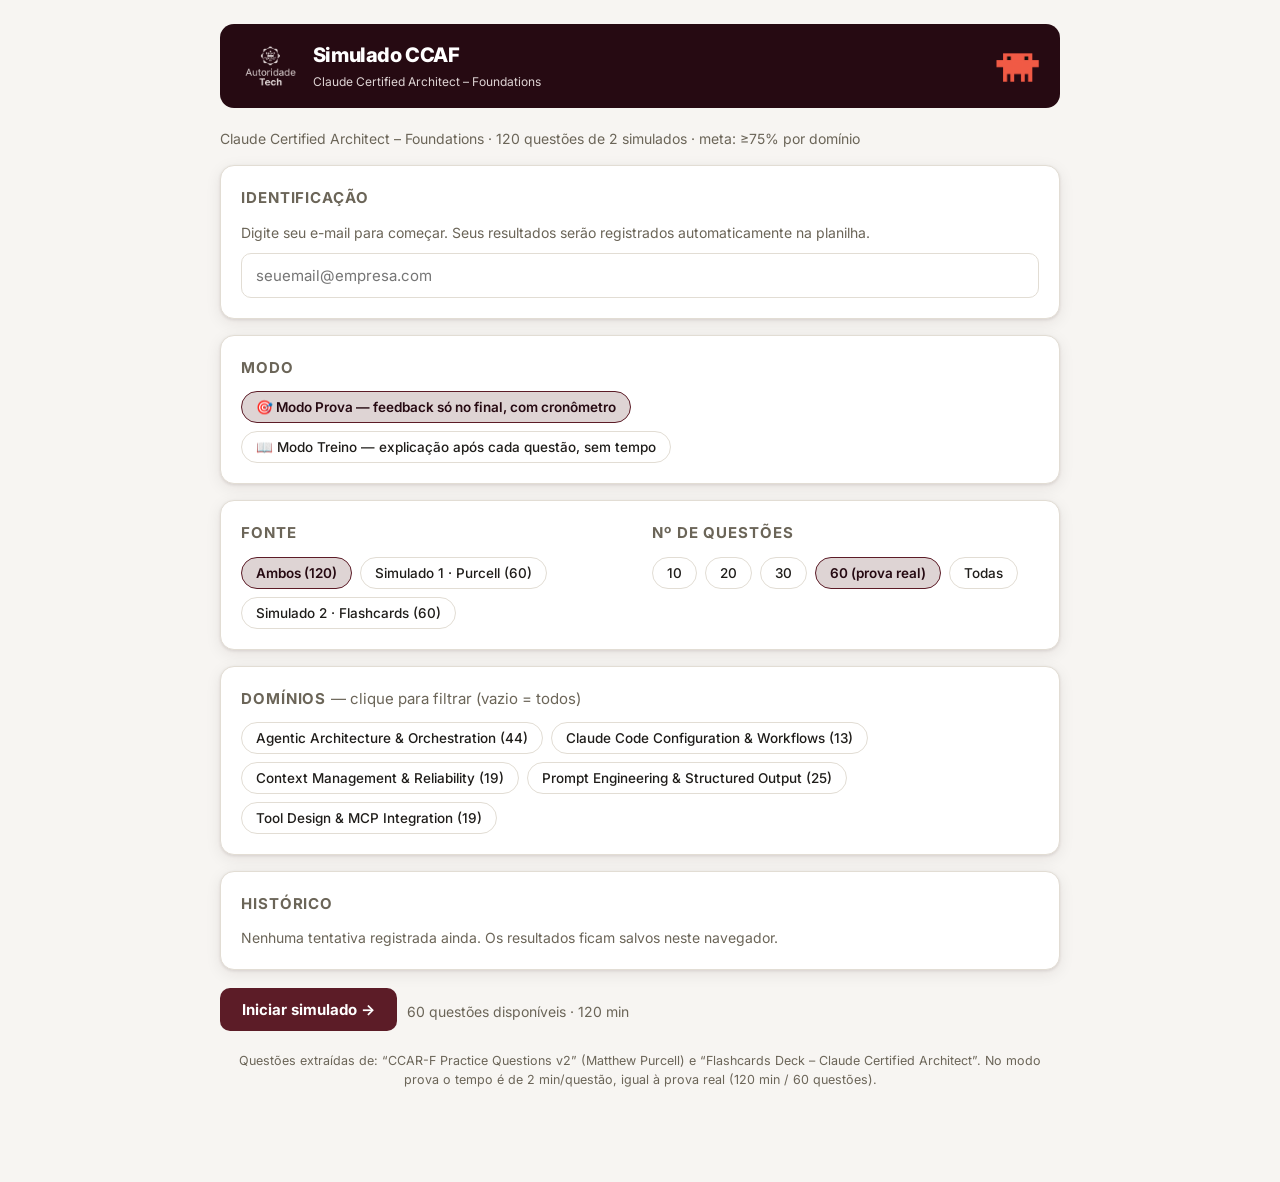
==== index.html @ 7ab88868 "Add files via upload" ====
<!DOCTYPE html>
<html lang="pt-BR">

<head>
  <meta charset="UTF-8">
  <title>Simulado CCAF</title>
  <meta name="viewport" content="width=device-width, initial-scale=1">
  <link rel="preconnect" href="https://fonts.googleapis.com">
  <link href="https://fonts.googleapis.com/css2?family=Inter:wght@400;500;600;700;800&display=swap" rel="stylesheet">
  <style>
    :root {
      /* Zup Identity & General Colors */
      --bg: #f7f5f2;
      --surface: #ffffff;
      --surface2: #efece7;
      --text: #1f1d1a;
      --muted: #6b6558;
      --border: #e2ddd4;

      /* Zup Palette Mappings */
      --accent: #5C1C27;
      /* Gradiente / Bordô Principal */
      --accent-soft: #DED4D4;
      /* Cinza Impacto */
      --accent-text: #260A12;
      /* Bordô Excelência */

      --good: #2e7d4f;
      --good-soft: #ddf0e4;
      --bad: #852838;
      /* Bordô Sensatez para alertas/erros */
      --bad-soft: #f8e2e2;
      --warn: #CC7958;
      /* Coral Ousadia */
      --warn-soft: #f5ead2;
      --shadow: 0 1px 3px rgba(38, 10, 18, .10), 0 4px 16px rgba(38, 10, 18, .08);
    }

    @media (prefers-color-scheme: dark) {
      :root:not([data-theme="light"]) {
        --bg: #191714;
        --surface: #221f1b;
        --surface2: #2b2721;
        --text: #ece7de;
        --muted: #a49b8b;
        --border: #3a352c;

        --accent: #CC7958;
        /* Coral Ousadia para destacar no dark mode */
        --accent-soft: #3d2a1c;
        --accent-text: #DED4D4;
        /* Cinza Impacto */

        --good: #5cbd87;
        --good-soft: #1e332757;
        --bad: #e07070;
        --bad-soft: #3a222257;
        --warn: #d9a851;
        --warn-soft: #37301f;
        --shadow: 0 1px 3px rgba(0, 0, 0, .4);
      }
    }

    @media (prefers-color-scheme: dark) {
      :root:not([data-theme="light"]) {
        --bg: #191714;
        --surface: #221f1b;
        --surface2: #2b2721;
        --text: #ece7de;
        --muted: #a49b8b;
        --border: #3a352c;
        --accent: #e0824a;
        --accent-soft: #3d2a1c;
        --accent-text: #eda36f;
        --good: #5cbd87;
        --good-soft: #1e332757;
        --bad: #e07070;
        --bad-soft: #3a222257;
        --warn: #d9a851;
        --warn-soft: #37301f;
        --shadow: 0 1px 3px rgba(0, 0, 0, .4);
      }
    }

    :root[data-theme="dark"] {
      --bg: #191714;
      --surface: #221f1b;
      --surface2: #2b2721;
      --text: #ece7de;
      --muted: #a49b8b;
      --border: #3a352c;
      --accent: #e0824a;
      --accent-soft: #3d2a1c;
      --accent-text: #eda36f;
      --good: #5cbd87;
      --good-soft: #1e332757;
      --bad: #e07070;
      --bad-soft: #3a222257;
      --warn: #d9a851;
      --warn-soft: #37301f;
      --shadow: 0 1px 3px rgba(0, 0, 0, .4);
    }

    * {
      box-sizing: border-box
    }

    body {
      background: var(--bg);
      color: var(--text);
      font-family: 'Inter', system-ui, -apple-system, 'Segoe UI', sans-serif;
      margin: 0;
      line-height: 1.55;
      font-size: 15px
    }

    .wrap {
      max-width: 880px;
      margin: 0 auto;
      padding: 24px 20px 80px
    }

    h1 {
      font-size: 26px;
      font-weight: 800;
      letter-spacing: -.02em;
      margin: 0
    }

    .sub {
      color: var(--muted);
      margin: 4px 0 0;
      font-size: 14px
    }

    .card {
      background: var(--surface);
      border: 1px solid var(--border);
      border-radius: 14px;
      padding: 20px;
      box-shadow: var(--shadow);
      margin-top: 16px
    }

    .card h2 {
      font-size: 15px;
      font-weight: 700;
      margin: 0 0 12px;
      text-transform: uppercase;
      letter-spacing: .06em;
      color: var(--muted)
    }

    .chips {
      display: flex;
      flex-wrap: wrap;
      gap: 8px
    }

    .chip {
      border: 1.5px solid var(--border);
      background: var(--surface);
      color: var(--text);
      border-radius: 999px;
      padding: 7px 14px;
      font-size: 13.5px;
      font-weight: 500;
      cursor: pointer;
      font-family: inherit;
      transition: all .12s
    }

    .chip.on {
      background: var(--accent-soft);
      border-color: var(--accent);
      color: var(--accent-text);
      font-weight: 600
    }

    .row {
      display: flex;
      gap: 24px;
      flex-wrap: wrap
    }

    .row>div {
      flex: 1;
      min-width: 230px
    }

    .btn {
      background: var(--accent);
      color: #fff;
      border: none;
      border-radius: 10px;
      padding: 12px 22px;
      font-size: 15px;
      font-weight: 700;
      cursor: pointer;
      font-family: inherit;
      transition: opacity .12s
    }

    .btn:hover {
      opacity: .9
    }

    .btn.ghost {
      background: var(--surface);
      color: var(--text);
      border: 1.5px solid var(--border);
      font-weight: 600
    }

    .btn.small {
      padding: 8px 14px;
      font-size: 13.5px;
      border-radius: 8px
    }

    .btn:disabled {
      opacity: .45;
      cursor: default
    }

    .topbar {
      display: flex;
      align-items: center;
      justify-content: space-between;
      gap: 12px;
      flex-wrap: wrap;
      position: sticky;
      top: 0;
      background: var(--bg);
      padding: 12px 0;
      z-index: 5;
      border-bottom: 1px solid var(--border)
    }

    .timer {
      font-variant-numeric: tabular-nums;
      font-weight: 700;
      font-size: 17px;
      padding: 6px 14px;
      border-radius: 8px;
      background: var(--surface2)
    }

    .timer.low {
      background: var(--bad-soft);
      color: var(--bad)
    }

    .badge {
      display: inline-block;
      font-size: 11.5px;
      font-weight: 600;
      padding: 3px 10px;
      border-radius: 999px;
      background: var(--surface2);
      color: var(--muted);
      margin-right: 6px;
      margin-bottom: 4px
    }

    .badge.dom {
      background: var(--accent-soft);
      color: var(--accent-text)
    }

    .qtext {
      font-size: 16.5px;
      font-weight: 500;
      margin: 14px 0 6px;
      white-space: pre-wrap
    }

    .selhint {
      color: var(--muted);
      font-size: 13px;
      margin-bottom: 12px
    }

    .opt {
      display: flex;
      gap: 12px;
      align-items: flex-start;
      border: 1.5px solid var(--border);
      border-radius: 11px;
      padding: 13px 15px;
      margin-top: 10px;
      cursor: pointer;
      transition: all .12s;
      background: var(--surface)
    }

    .opt:hover {
      border-color: var(--accent)
    }

    .opt .letter {
      font-weight: 800;
      min-width: 22px;
      color: var(--muted)
    }

    .opt.sel {
      border-color: var(--accent);
      background: var(--accent-soft)
    }

    .opt.sel .letter {
      color: var(--accent-text)
    }

    .opt.correct {
      border-color: var(--good);
      background: var(--good-soft)
    }

    .opt.wrong {
      border-color: var(--bad);
      background: var(--bad-soft)
    }

    .opt.locked {
      cursor: default
    }

    .feedback {
      border-radius: 11px;
      padding: 14px 16px;
      margin-top: 14px;
      font-size: 14.5px
    }

    .feedback.ok {
      background: var(--good-soft);
      border: 1px solid var(--good)
    }

    .feedback.no {
      background: var(--bad-soft);
      border: 1px solid var(--bad)
    }

    .feedback .verdict {
      font-weight: 800;
      margin-bottom: 6px
    }

    details {
      margin-top: 10px
    }

    summary {
      cursor: pointer;
      font-weight: 600;
      color: var(--accent-text);
      font-size: 13.5px
    }

    .nav {
      display: flex;
      gap: 10px;
      margin-top: 18px;
      align-items: center;
      flex-wrap: wrap
    }

    .spacer {
      flex: 1
    }

    .palette {
      display: grid;
      grid-template-columns: repeat(auto-fill, minmax(38px, 1fr));
      gap: 6px;
      margin-top: 12px
    }

    .pal {
      border: 1.5px solid var(--border);
      background: var(--surface);
      border-radius: 8px;
      padding: 7px 0;
      text-align: center;
      font-size: 12.5px;
      font-weight: 600;
      cursor: pointer;
      font-family: inherit;
      color: var(--text)
    }

    .pal.answered {
      background: var(--accent-soft);
      border-color: var(--accent);
      color: var(--accent-text)
    }

    .pal.marked {
      border-color: var(--warn);
      background: var(--warn-soft);
      color: var(--warn)
    }

    .pal.cur {
      outline: 2.5px solid var(--accent);
      outline-offset: 1px
    }

    .score-big {
      font-size: 44px;
      font-weight: 800;
      letter-spacing: -.02em
    }

    .score-big small {
      font-size: 18px;
      color: var(--muted);
      font-weight: 600
    }

    .passline {
      font-weight: 700;
      margin-top: 2px
    }

    .bar-row {
      margin-top: 14px
    }

    .bar-label {
      display: flex;
      justify-content: space-between;
      font-size: 13.5px;
      font-weight: 600;
      margin-bottom: 5px
    }

    .bar-label .pct {
      font-variant-numeric: tabular-nums
    }

    .bar {
      height: 10px;
      border-radius: 6px;
      background: var(--surface2);
      position: relative;
      overflow: visible
    }

    .bar .fill {
      height: 100%;
      border-radius: 6px;
      background: var(--accent);
      transition: width .5s
    }

    .bar .fill.good {
      background: var(--good)
    }

    .bar .fill.bad {
      background: var(--bad)
    }

    .bar .target {
      position: absolute;
      top: -3px;
      bottom: -3px;
      width: 2px;
      background: var(--muted);
      left: 75%
    }

    .review-q {
      border-top: 1px solid var(--border);
      padding: 18px 0
    }

    .review-q:first-of-type {
      border-top: none
    }

    .tag-ok {
      color: var(--good);
      font-weight: 700
    }

    .tag-no {
      color: var(--bad);
      font-weight: 700
    }

    .hist-table {
      width: 100%;
      border-collapse: collapse;
      font-size: 13.5px
    }

    .hist-table th,
    .hist-table td {
      text-align: left;
      padding: 7px 10px;
      border-bottom: 1px solid var(--border)
    }

    .hist-table th {
      color: var(--muted);
      font-weight: 600;
      font-size: 12px;
      text-transform: uppercase;
      letter-spacing: .05em
    }

    .count-input {
      width: 80px;
      border: 1.5px solid var(--border);
      border-radius: 8px;
      padding: 8px 10px;
      font-family: inherit;
      font-size: 14px;
      background: var(--surface);
      color: var(--text)
    }

    .footer-note {
      color: var(--muted);
      font-size: 12.5px;
      margin-top: 20px;
      text-align: center
    }

    .hidden {
      display: none
    }

    code {
      background: var(--surface2);
      padding: 1px 5px;
      border-radius: 5px;
      font-size: .92em
    }

    @media(max-width:600px) {
      .wrap {
        padding: 16px 12px 60px
      }

      h1 {
        font-size: 22px
      }
    }
  </style>
</head>

<body>

  <div class="wrap">
    <div id="setup">
      <style>
        /* CSS adicional para o cabeçalho e os logos */
        .brand-header {
          display: flex;
          align-items: center;
          justify-content: space-between;
          gap: 16px;
          background: #260A12;
          /* Bordô Excelência */
          color: #DED4D4;
          /* Cinza Impacto */
          padding: 16px 20px;
          border-radius: 14px;
          margin-bottom: 20px;
        }

        .brand-left {
          display: flex;
          align-items: center;
          gap: 12px;
        }

        .autoridade-logo {
          height: 48px;
          width: auto;
        }

        .brand-title h1 {
          font-size: 20px;
          color: #ffffff;
          margin: 0;
        }

        .brand-title p {
          font-size: 12px;
          color: #DED4D4;
          margin: 2px 0 0 0;
        }

        .clawd-mascot {
          height: 45px;
          width: auto;
        }
      </style>

      <!-- NOVO CABEÇALHO -->
      <!-- CABEÇALHO ATUALIZADO COM CLAWD.PNG -->
      <div class="brand-header">
        <div class="brand-left">
          <!-- Logo da Autoridade Tech (arquivo SVG ou PNG na raiz) -->
          <img src="logo-autoridade-tech.png" alt="Autoridade Tech" class="autoridade-logo">
          <div class="brand-title">
            <h1>Simulado CCAF</h1>
            <p>Claude Certified Architect – Foundations</p>
          </div>
        </div>
        <!-- Mascote Claw'd em PNG na raiz do projeto -->
        <img src="clawd.png" alt="Claw'd Mascote" class="clawd-mascot">
      </div>
      <p class="sub">Claude Certified Architect – Foundations · 120 questões de 2 simulados · meta: ≥75% por domínio</p>

      <!-- CARD DE IDENTIFICAÇÃO COM E-MAIL -->
      <div class="card" id="emailCard">
        <h2>Identificação</h2>
        <p class="sub" style="margin-bottom:10px">Digite seu e-mail para começar. Seus resultados serão registrados
          automaticamente na planilha.</p>
        <input type="email" id="userEmail" placeholder="seuemail@empresa.com" style="width:100%;padding:12px 14px;border:1.5px solid var(--border);border-radius:10px;
      font-family:inherit;font-size:15px;background:var(--surface);color:var(--text)">
      </div>

      <div class="card">
        <h2>Modo</h2>
        <div class="chips" id="modeChips">
          <button class="chip on" data-mode="exam">🎯 Modo Prova — feedback só no final, com cronômetro</button>
          <button class="chip" data-mode="train">📖 Modo Treino — explicação após cada questão, sem tempo</button>
        </div>
      </div>

      <div class="card">
        <div class="row">
          <div>
            <h2>Fonte</h2>
            <div class="chips" id="srcChips">
              <button class="chip on" data-src="all">Ambos (120)</button>
              <button class="chip" data-src="Simulado 1 (Purcell)">Simulado 1 · Purcell (60)</button>
              <button class="chip" data-src="Simulado 2 (Flashcards)">Simulado 2 · Flashcards (60)</button>
            </div>
          </div>
          <div>
            <h2>Nº de questões</h2>
            <div class="chips" id="countChips">
              <button class="chip" data-count="10">10</button>
              <button class="chip" data-count="20">20</button>
              <button class="chip" data-count="30">30</button>
              <button class="chip on" data-count="60">60 (prova real)</button>
              <button class="chip" data-count="all">Todas</button>
            </div>
          </div>
        </div>
      </div>

      <div class="card">
        <h2>Domínios <span style="font-weight:400;text-transform:none;letter-spacing:0">— clique para filtrar (vazio =
            todos)</span></h2>
        <div class="chips" id="domChips"></div>
      </div>

      <div class="card" id="histCard">
        <h2>Histórico</h2>
        <div id="histBody">
          <p class="sub">Nenhuma tentativa registrada ainda. Os resultados ficam salvos neste navegador.</p>
        </div>
      </div>

      <div class="nav">
        <button class="btn" id="startBtn">Iniciar simulado →</button>
        <span class="sub" id="startInfo"></span>
      </div>

      <p class="footer-note">Questões extraídas de: “CCAR-F Practice Questions v2” (Matthew Purcell) e “Flashcards Deck
        – Claude Certified Architect”. No modo prova o tempo é de 2 min/questão, igual à prova real (120 min / 60
        questões).</p>
    </div>

    <div id="quiz" class="hidden">
      <div class="topbar">
        <div><strong id="qCounter"></strong> <span class="sub" id="qMeta"></span></div>
        <div style="display:flex;gap:10px;align-items:center">
          <div class="timer hidden" id="timer">--:--</div>
          <button class="btn ghost small" id="quitBtn">Sair</button>
        </div>
      </div>
      <div class="card" id="qCard"></div>
      <div class="nav" id="quizNav">
        <button class="btn ghost" id="prevBtn">← Anterior</button>
        <button class="btn ghost" id="markBtn">🚩 Marcar</button>
        <div class="spacer"></div>
        <button class="btn ghost" id="nextBtn">Próxima →</button>
        <button class="btn" id="finishBtn">Finalizar</button>
      </div>
      <div class="card" id="palCard">
        <h2>Questões</h2>
        <div class="palette" id="palette"></div>
      </div>
    </div>

    <div id="results" class="hidden">
      <h1>Resultado</h1>
      <div class="card" style="text-align:center">
        <div class="score-big" id="scoreBig"></div>
        <div class="passline" id="passLine"></div>
        <p class="sub" id="scoreMeta"></p>
      </div>
      <div class="card">
        <h2>Por domínio <span style="font-weight:400;text-transform:none;letter-spacing:0">— a linha marca a meta de
            75%</span></h2>
        <div id="domBars"></div>
      </div>
      <div class="nav">
        <button class="btn" id="againBtn">Novo simulado</button>
        <button class="btn ghost" id="wrongBtn">Refazer só as erradas</button>
      </div>
      <div class="card">
        <h2>Revisão</h2>
        <div class="chips" style="margin-bottom:6px" id="revFilter">
          <button class="chip on" data-f="wrong">Só erradas</button>
          <button class="chip" data-f="all">Todas</button>
        </div>
        <div id="reviewList"></div>
      </div>
    </div>
  </div>

  <!-- BANCO COMPLETO DE QUESTÕES (MANTIDO DO SEU ARQUIVO) -->
  <script id="qdata"
    type="application/json">[{"source":"Simulado 1 (Purcell)","id":"S1-1.1","scenario":"Customer Support Resolution Agent","domain":"Agentic Architecture & Orchestration","type":"single","select":1,"question":"You are implementing the agent's core loop. Which control flow correctly determines when to keep executing tools and when to present the final response?","options":{"A":"Continue looping until the assistant’s text contains a completion phrase such as “I have resolved the issue”, then treat the message containing that phrase as the final response to present","B":"Inspect stop_reason on each response: while it is “ tool_use ”, run the requested tools and return the results; when it is “ end_turn ”, present the final response","C":"Cap the loop at a fixed maximum iteration count and treat reaching the cap as the signal that the response is complete","D":"Stop the loop whenever a response contains a text block, since the model only produces text once it has finished calling tools"},"correct":["B"],"explanation":"The agentic loop keys off stop_reason : “ tool_use ” means the model has requested tools and expects their results back; “ end_turn ” means it has finished reasoning and produced its answer. That signal is the designed termination mechanism. Why not the others: A parses natural language for a completion signal — a documented anti-pattern; C makes an arbitrary iteration cap the primary stopping mechanism when it should only be a safety valve; D fails because responses can contain both text and tool_use blocks mid-task.","translation":null},{"source":"Simulado 1 (Purcell)","id":"S1-1.2","scenario":"Customer Support Resolution Agent","domain":"Agentic Architecture & Orchestration","type":"single","select":1,"question":"The agent calls lookup_order and your code executes it successfully. How does the model actually receive the order data so it can reason about the next action?","options":{"A":"The MCP server holds the open connection and streams the result straight back into the model’s active context as soon as execution completes","B":"The result is attached to the tool’s definition, which the model re-reads on its next inference pass","C":"Nothing is required — the API executes tools and incorporates results automatically","D":"Your code appends a tool result block referencing the tool call’s ID and sends the updated message history back in the next request"},"correct":["D"],"explanation":"Tool execution is the harness's job: the loop appends the tool result to the conversation and re-invokes the model. That growing history is the only channel through which the model sees what tools returned. Why not the others: A and C describe automatic delivery mechanisms that do not exist — the API does not execute your tools or push results; B confuses static tool definitions with runtime results.","translation":null},{"source":"Simulado 1 (Purcell)","id":"S1-1.3","scenario":"Customer Support Resolution Agent","domain":"Agentic Architecture & Orchestration","type":"single","select":1,"question":"Company policy caps autonomous refunds at $500; larger refunds must go to a human. In testing, prompt instructions alone still let an occasional $650 refund through. What is the correct enforcement design?","options":{"A":"Implement a hook that intercepts outgoing process_refund calls, blocking any amount above $500 and redirecting to the escalate_to_human workflow","B":"Move the $500 limit to the top of the system prompt, restate it in every user turn, and bold the amount so the model cannot miss it","C":"Lower the sampling temperature to zero so the agent applies the refund policy deterministically","D":"Add the limit to the process_refund tool description and its input schema so the model sees it both during selection and when constructing the call"},"correct":["A"],"explanation":"Business rules with financial consequences need deterministic guarantees. A tool-call interception hook enforces the threshold in code — the violating call can never execute — while prompt-based approaches remain probabilistic. Why not the others: B and D improve the odds but retain a non-zero failure rate, which the scenario shows is unacceptable here; C makes token selection deterministic without making the policy binding — a compliance problem is not a sampling problem.","translation":null},{"source":"Simulado 1 (Purcell)","id":"S1-1.4","scenario":"Customer Support Resolution Agent","domain":"Agentic Architecture & Orchestration","type":"single","select":1,"question":"A customer writes one message containing three concerns: a refund for a damaged item, a shipping address change, and a missing loyalty credit. How should the agent handle this?","options":{"A":"Resolve the refund first since it was raised first, then ask the customer whether they would like help with the remaining items","B":"Escalate to a human agent, since resolving several issues in one autonomous session risks partially completed work if any single item fails midway","C":"Decompose the message into three distinct items, investigate each against the shared customer context, then respond with one unified resolution","D":"Ask the customer which issue matters most and resolve only that one in this session"},"correct":["C"],"explanation":"Multi-concern decomposition is the designed pattern: split the request into distinct items, investigate each against shared context, and respond once with a complete resolution — protecting first-contact resolution. Why not the others: A and D defer concerns the customer already stated, adding turns and harming FCR; B escalates work that is well within capability — partial-failure handling is the agent’s job, not a reason to avoid it.","translation":null},{"source":"Simulado 1 (Purcell)","id":"S1-1.5","scenario":"Customer Support Resolution Agent","domain":"Agentic Architecture & Orchestration","type":"single","select":1,"question":"The agent must escalate a complex billing dispute mid-process. The human agents receiving escalations do not have access to the conversation transcript. What should the escalation include?","options":{"A":"The customer’s identity and issue category only, so the receiving human forms an independent view of the dispute without anchoring on the agent’s prior analysis","B":"A structured handoff summary: customer ID, the root cause analysis so far, relevant amounts and order numbers, and the agent's recommended action","C":"A conversation sentiment summary and an urgency rating, so the human can prioritize the case appropriately","D":"The complete raw tool results from the session, so the human has every piece of evidence the agent gathered"},"correct":["B"],"explanation":"Structured handoff protocols exist precisely because the receiving human lacks the transcript: the summary transfers the case state — identity, findings, figures, and a recommendation — so the customer never has to start over. Why not the others: A discards the completed investigation in the name of fresh eyes and forces the customer to start over; C conveys mood and priority, not case state; D transfers unprocessed noise and leaves the analysis to be redone.","translation":null},{"source":"Simulado 1 (Purcell)","id":"S1-1.6","scenario":"Customer Support Resolution Agent","domain":"Tool Design & MCP Integration","type":"single","select":1,"question":"When process_refund fails for any reason, it currently returns the string “Operation failed.” The agent responds by retrying policy-blocked refunds and giving up on temporary outages — the opposite of correct. What is the fix?","options":{"A":"Add a system prompt rule to retry any failed tool call twice with exponential backoff before escalating","B":"Catch failures inside the harness and retry them there, so the agent only ever sees successful results","C":"Log every failure with its category and cause to the decision store so recovery behavior can be analyzed and tuned from the analytics later","D":"Return structured error metadata: an errorCategory (transient / validation / business), an isRetryable boolean, and a short description"},"correct":["D"],"explanation":"Uniform error strings deny the agent the information recovery decisions require. Structured metadata — category, retryability, description — lets it retry transient failures, explain business refusals, and stop wasting attempts on non-retryable errors. Why not the others: A hard-codes one recovery strategy for error types that need different ones; B hides business refusals the agent must explain to the customer — and retrying them is wrong anyway; C improves observability without giving the agent any signal at decision time.","translation":null},{"source":"Simulado 1 (Purcell)","id":"S1-1.7","scenario":"Customer Support Resolution Agent","domain":"Tool Design & MCP Integration","type":"single","select":1,"question":"A refund request violates the returns window policy. The tool rejects it. Which error response enables the agent to handle this correctly with the customer?","options":{"A":"errorCategory : “business”, retriable: false , plus a customer-friendly explanation of the policy","B":"errorCategory : “validation”, prompting the agent to correct the request parameters and try again","C":"A success result with an empty refund object, letting the agent infer from the missing data that no refund was issued","D":"The policy engine’s full rejection payload, including internal rule identifiers, so no information is lost"},"correct":["A"],"explanation":"Policy violations are business errors: non-retryable by definition, and best paired with an explanation the agent can relay. The retriable: false flag prevents wasted attempts; the friendly description powers the customer conversation. Why not the others: B mislabels a policy refusal as a fixable input problem, inviting futile reformulation of a request that policy will always reject; C is silent error suppression — an anti-pattern that turns failure into misinformation; D exposes internals the agent cannot use and should not repeat.","translation":null},{"source":"Simulado 1 (Purcell)","id":"S1-1.8","scenario":"Customer Support Resolution Agent","domain":"Tool Design & MCP Integration","type":"multi","select":2,"question":"The agent frequently confuses get_customer and lookup_order ; both currently carry one-line descriptions. Which TWO description changes most directly fix the misrouting? (Select TWO.)","options":{"A":"Merge the two tools into a single customer_lookup tool that takes a mode parameter, so the model never has to choose between them","B":"Document each tool's expected input formats and add example queries it should handle","C":"Move the selection guidance into the system prompt instead, keeping the tool descriptions minimal","D":"Add boundary language — e.g., “use lookup_order when an order number is present; use get_customer to verify identity”","E":"Reorder the tool list so the most frequently needed tool appears first, since models weight earlier tools more heavily"},"correct":["B","D"],"explanation":"Descriptions are the primary selection mechanism. Input formats plus example queries show each tool's territory; explicit boundary language resolves precisely the overlap causing the misrouting. Why not the others: A trades a visible selection problem for a hidden mode-selection problem inside one overloaded tool; C moves the signal away from where selection happens — descriptions are what the model reads at selection time; E relies on ordering effects that are not a dependable selection mechanism.","translation":null},{"source":"Simulado 1 (Purcell)","id":"S1-1.9","scenario":"Customer Support Resolution Agent","domain":"Context Management & Reliability","type":"single","select":1,"question":"A customer's first message is: “I want to speak to a human. Do not try to fix this yourself.” The issue looks like a routine replacement the agent could resolve. What should the agent do?","options":{"A":"Attempt resolution first, escalating only if the attempt fails","B":"Run sentiment analysis and escalate only if frustration exceeds a threshold","C":"Escalate immediately, honoring the explicit request without first attempting investigation","D":"Acknowledge the request, but first gather the order details so the human receives a complete handoff package"},"correct":["C"],"explanation":"Explicit customer demands for a human are a first-class escalation trigger, honored immediately. Overriding a stated preference to demonstrate capability damages trust regardless of how resolvable the issue looks. Why not the others: A and D both continue working a case the customer explicitly closed to the agent — even investigation “for the handoff” overrides the instruction; B substitutes an unreliable proxy (sentiment) for a signal that could not be clearer — the customer already said the words.","translation":null},{"source":"Simulado 1 (Purcell)","id":"S1-1.10","scenario":"Customer Support Resolution Agent","domain":"Context Management & Reliability","type":"multi","select":2,"question":"In long multi-issue sessions, the agent's later responses misquote refund amounts and order numbers because earlier details were condensed into vague summaries, while each lookup_order result dumps 40+ fields into context. Which TWO changes address this? (Select TWO.)","options":{"A":"Extract transactional facts — amounts, dates, order numbers — into a persistent case-facts block outside the summarized history","B":"Increase max_tokens on each request so the model has room to restate all case details in every response","C":"Summarize after every turn rather than only at the context threshold, so the summaries stay continuously fresh","D":"Trim each tool result to only the fields relevant to the current issue before it enters context","E":"Instruct the model to quote amounts and order numbers only from the most recent summary, never from earlier raw history"},"correct":["A","D"],"explanation":"The paired fix: protect precise transactional facts from lossy summarization by persisting them in a dedicated block, and stop the bloat at its source by trimming verbose tool outputs to relevant fields before they accumulate. Why not the others: B lengthens outputs without protecting what enters context; C compresses more often — intensifying the exact failure mode; E anchors the agent to the lossy summaries that caused the misquotes. Scenario 2: Code Generation with Claude Code","translation":null},{"source":"Simulado 1 (Purcell)","id":"S1-2.1","scenario":"Code Generation with Claude Code","domain":"Claude Code Configuration & Workflows","type":"single","select":1,"question":"You have a personal /scratch-notes slash command you use constantly, but it reflects your own workflow and should not appear for teammates when they pull the repository. Where does the command file belong?","options":{"A":"In .claude/commands/ in the repository, with a naming prefix so teammates know to ignore it","B":"In the root CLAUDE.md under a # Commands heading","C":"In ~/.claude/commands/ in your home directory","D":"In .claude/rules/ with a paths glob matching your username"},"correct":["C"],"explanation":"Command scoping mirrors intent: ~/.claude/commands/ holds personal commands visible only to you, while .claude/commands/ in the repo is shared with everyone via version control. A personal workflow tool belongs in the former. Why not the others: A still ships the command to every clone — a naming convention does not scope visibility; B is project context, not a command definition mechanism; D misuses path-scoped rules, which condition on edited file paths, not identity.","translation":null},{"source":"Simulado 1 (Purcell)","id":"S1-2.2","scenario":"Code Generation with Claude Code","domain":"Claude Code Configuration & Workflows","type":"single","select":1,"question":"Your /analyze-architecture skill produces thousands of lines of exploration output that pollute the main conversation, crowding out the task you actually wanted help with. Which SKILL.md frontmatter option fixes this?","options":{"A":"argument-hint , so invocations are scoped to a narrower analysis target that produces less output","B":"context: fork , which runs the skill in an isolated sub-agent context and returns only its result","C":"allowed-tools , restricting the skill to read-only operations so it generates less output","D":"paths, so the skill loads only for architecture files and skips the rest of the tree"},"correct":["B"],"explanation":"context: fork exists for exactly this: verbose or exploratory skills run in their own isolated context, and the main session receives the distilled result rather than the full exploration transcript. Why not the others: A and D narrow what the skill examines, not where its output accumulates; C governs which tools the skill may use — read-only exploration is exactly what is flooding the context.","translation":null},{"source":"Simulado 1 (Purcell)","id":"S1-2.3","scenario":"Code Generation with Claude Code","domain":"Claude Code Configuration & Workflows","type":"single","select":1,"question":"You are writing a /scaffold-component skill that generates boilerplate files. You want a guarantee it can create files but can never run shell commands, no matter what its instructions are asked to do. How do you enforce this?","options":{"A":"State “never run Bash ” prominently in the SKILL.md instructions","B":"Add a pre-execution validation hook that scans the skill’s rendered instructions for shell commands before every run","C":"Run the skill only in plan mode, where commands are proposed but not executed","D":"Set allowed-tools in the SKILL.md frontmatter to the file-write tools the skill needs, omitting Bash"},"correct":["D"],"explanation":"allowed-tools is the enforcement mechanism: frontmatter-declared tool restrictions bound what the skill can invoke during execution — a configuration guarantee rather than an instruction the model might not follow. Why not the others: A is prompt-level guidance with a non-zero failure rate; B inspects instructions when the risk is what the skill invokes at runtime; C changes the execution workflow but is not a per-skill tool restriction.","translation":null},{"source":"Simulado 1 (Purcell)","id":"S1-2.4","scenario":"Code Generation with Claude Code","domain":"Claude Code Configuration & Workflows","type":"single","select":1,"question":"A new teammate's Claude Code sessions ignore the team's coding standards. You discover the standards live in your own ~/.claude/CLAUDE.md . What is the correct fix, and how do you verify it?","options":{"A":"Move the standards into the project-level CLAUDE.md checked into the repository, and use the /memory command to verify what a session loaded","B":"Have the teammate copy your ~/.claude/CLAUDE.md into their own home directory on their machine, then verify with /memory that the file loaded","C":"Add the standards to .claude/settings.json, which is checked in and applied to every teammate’s sessions","D":"Publish the standards as a /standards slash command teammates run at the start of each session"},"correct":["A"],"explanation":"User-level configuration applies only to that user — it never travels via version control. Team standards belong at project level, and /memory is the diagnostic that shows exactly which memory files a session loaded. Why not the others: B works once, then drifts with every future edit — hand-copied configuration is unshared configuration; C misuses settings.json, which carries permissions and tool settings, not standards prose; D makes always-relevant standards opt-in and forgettable.","translation":null},{"source":"Simulado 1 (Purcell)","id":"S1-2.5","scenario":"Code Generation with Claude Code","domain":"Claude Code Configuration & Workflows","type":"single","select":1,"question":"The project's CLAUDE.md has grown to 2,000 lines covering testing, API conventions, deployment, and styling; sessions load it all regardless of task. What is the recommended reorganization?","options":{"A":"Trim the file to a concise 200-line summary of the most important conventions and rely on the model to infer the details","B":"Move everything to each developer's user-level CLAUDE.md","C":"Split it into topic-specific files in .claude/rules/ (e.g., testing.md , api-conventions.md , deployment.md ), path-scoped where relevant","D":"Convert the entire file into a set of slash commands that developers run manually when a topic becomes relevant"},"correct":["C"],"explanation":"The .claude/rules/ directory is the modular alternative to a monolithic CLAUDE.md : focused topic files, with YAML path scoping where rules should load only for matching files — less irrelevant context, easier maintenance. Why not the others: A discards the specifics that make conventions enforceable; B unshares team configuration and guarantees divergence; D makes always-relevant standards opt-in and forgettable.","translation":null},{"source":"Simulado 1 (Purcell)","id":"S1-2.6","scenario":"Code Generation with Claude Code","domain":"Agentic Architecture & Orchestration","type":"single","select":1,"question":"Yesterday you ran a long investigation into a memory leak in a session you named leak-hunt . Today you want to continue exactly where that investigation left off. What do you run?","options":{"A":"claude --continue , which reopens the most recent session in the current directory","B":"claude --resume leak-hunt , resuming the named session with its context","C":"claude -p “continue the leak investigation”","D":"A new session in the same directory, relying on CLAUDE.md to restore the investigation’s context"},"correct":["B"],"explanation":"Named session resumption is the mechanism for continuing specific prior work: --resume <session-name> restores that conversation's context so the investigation picks up where it stopped. Why not the others: A reopens whichever session is most recent — only the investigation if nothing else has run since; C starts a fresh non-interactive run with no memory of yesterday; D restores project conventions, not the investigation’s discovered context.","translation":null},{"source":"Simulado 1 (Purcell)","id":"S1-2.7","scenario":"Code Generation with Claude Code","domain":"Agentic Architecture & Orchestration","type":"single","select":1,"question":"You have completed a thorough analysis of a module and now want to compare two competing refactoring strategies — developing each independently from that same analysis baseline without the explorations contaminating each other. Which capability fits?","options":{"A":"Run both strategies sequentially in the same session, asking Claude to forget the first before starting the second","B":"Open two brand-new sessions and paste the analysis conclusions into each as the first message","C":"Use /compact between the two strategies","D":"Use fork_session to create two independent branches from the shared analysis baseline"},"correct":["D"],"explanation":"fork_session exists for divergent exploration: both branches inherit the completed analysis, then evolve independently — clean comparison without re-paying the analysis cost or cross-contaminating approaches. Why not the others: A is impossible — context cannot be selectively forgotten on request; B approximates the baseline with a lossy manual summary and sets it up twice — forking carries the full analysis into both branches; C compresses context within one session, it does not branch it.","translation":null},{"source":"Simulado 1 (Purcell)","id":"S1-2.8","scenario":"Code Generation with Claude Code","domain":"Agentic Architecture & Orchestration","type":"single","select":1,"question":"You want to resume last week's refactoring session, but since then the team has merged substantial changes across the files it analyzed, so most of its tool results now describe code that no longer exists. What is the reliable approach?","options":{"A":"Start a new session seeded with a structured summary of the prior conclusions, since the stale tool results make resumption unreliable","B":"Resume the session as-is; Claude automatically detects file changes","C":"Resume the session and run /compact first, so the stale tool results are compressed before any new work begins","D":"Resume the session and ask Claude to re-read each changed file, correcting its stale understanding incrementally as it goes"},"correct":["A"],"explanation":"The resumption tradeoff: resume when prior context is mostly valid; start fresh with an injected summary when tool results have gone stale. Heavily changed files put this squarely in the second case — keep the conclusions, discard the outdated evidence. Why not the others: B assumes an automatic re-verification that does not happen — stale results sit in context as if true; C compresses the stale evidence, but a compacted falsehood is still false; D leaves contradictory old and new file states in one context and invites the model to blend them — workable for minor drift, not substantial change.","translation":null},{"source":"Simulado 1 (Purcell)","id":"S1-2.9","scenario":"Code Generation with Claude Code","domain":"Context Management & Reliability","type":"single","select":1,"question":"Mid-way through an extended exploration session, context is filling with verbose discovery output and responses are noticeably degrading, but you are not ready to end the session. Which built-in command helps immediately?","options":{"A":"/memory , which reloads the memory files into the session and refreshes context","B":"/rewind , which rolls the session back to a checkpoint before the verbose exploration began","C":"/compact , which compacts the conversation into a summary so the session can continue","D":"/rules , which reloads the rule files"},"correct":["C"],"explanation":"/compact is the in-session relief valve for exactly this situation: it compacts accumulated context — typically bloated with verbose discovery output — so an extended session can continue without degradation. Why not the others: A manages memory files — diagnostic and loading, not cleanup; B discards the discoveries made since that point along with the noise; D does not address conversation bloat.","translation":null},{"source":"Simulado 1 (Purcell)","id":"S1-2.10","scenario":"Code Generation with Claude Code","domain":"Context Management & Reliability","type":"multi","select":2,"question":"During multi-hour codebase exploration sessions, the agent starts answering from “typical patterns” instead of the specific classes it discovered earlier. Which TWO practices counteract this context degradation? (Select TWO.)","options":{"A":"Switch to a model with a larger context window and continue accumulating","B":"Maintain a scratchpad file recording key findings as they are discovered, and have the agent reference it for subsequent questions","C":"Periodically paste the full list of discovered classes and their relationships back into the conversation to refresh them","D":"Add a system prompt instruction to always answer from discovered code rather than general knowledge","E":"Delegate verbose investigation to subagents that return summaries, keeping the main session’s context for coordination"},"correct":["B","E"],"explanation":"Both practices manage what occupies the context: a scratchpad persists precise findings outside the degrading conversation, and subagent delegation keeps verbose exploration out of the main window entirely, returning only distilled summaries. Why not the others: A postpones the same degradation at higher cost; C re-adds bulk to an already saturated context instead of externalizing it; D instructs the behavior without restoring the degraded signal the instruction depends on. Scenario 3: Multi-Agent Research System","translation":null},{"source":"Simulado 1 (Purcell)","id":"S1-3.1","scenario":"Multi-Agent Research System","domain":"Agentic Architecture & Orchestration","type":"single","select":1,"question":"Your coordinator's system prompt tells it to delegate research to subagents, but at runtime it never spawns any — it attempts all the research itself. Its configuration restricts it to research-planning tools. What is the most likely cause?","options":{"A":"The coordinator’s model tier lacks the reasoning depth that multi-agent delegation requires","B":"The subagents’ AgentDefinition descriptions are too vague for the coordinator to match tasks against them","C":"The system prompt describes delegation in general terms but never names the specific subagents to use","D":"The coordinator's allowedTools does not include “ Task ”"},"correct":["D"],"explanation":"Subagent spawning happens through the Task tool. A coordinator whose allowedTools omits “ Task ” has no mechanism to delegate, no matter how clearly its prompt describes the intention — capability configuration trumps instruction. Why not the others: A, B, and C look for the failure in capability, matching, or prompt specificity — but with no Task tool available, delegation is impossible no matter how well those are tuned.","translation":null},{"source":"Simulado 1 (Purcell)","id":"S1-3.2","scenario":"Multi-Agent Research System","domain":"Agentic Architecture & Orchestration","type":"single","select":1,"question":"The web search subagent gathers excellent findings, but the synthesis subagent's reports are generic and reference none of them. The coordinator invokes synthesis with the prompt “Synthesize the research findings.” What is wrong?","options":{"A":"The synthesis agent's model needs extended thinking enabled","B":"Subagents do not inherit the coordinator’s conversation history — the findings must be passed explicitly in the synthesis prompt","C":"The synthesis agent needs web search tools to gather its own findings","D":"The synthesis subagent’s output schema is too loose, allowing it to produce generic prose instead of sections grounded in the findings"},"correct":["B"],"explanation":"Subagent context isolation is the rule: each subagent sees only what its prompt contains. “The research findings” refers to material the synthesis agent has never seen — the coordinator must pass the findings explicitly. Why not the others: A adds reasoning capacity over an empty input; C duplicates the search agent’s role instead of fixing the handoff; D constrains the shape of the output when the problem is an empty input.","translation":null},{"source":"Simulado 1 (Purcell)","id":"S1-3.3","scenario":"Multi-Agent Research System","domain":"Agentic Architecture & Orchestration","type":"single","select":1,"question":"The coordinator currently invokes the web search subagent, waits for completion, then invokes the document analysis subagent — doubling research latency even though the two tasks are independent. How do you run them in parallel?","options":{"A":"Have the coordinator emit both Task tool calls in a single response","B":"Enable streaming on both subagent invocations so their outputs interleave as they are produced","C":"Move both subagents to a faster model tier, cutting each task’s individual latency","D":"Have the search subagent spawn the document analysis subagent itself once its own work completes"},"correct":["A"],"explanation":"Parallel spawning is achieved by emitting multiple Task tool calls in one coordinator response rather than across separate turns — independent workstreams then execute concurrently. Why not the others: B changes delivery, not scheduling; C shortens each task but still runs them end to end; D re-creates the sequential dependency one level down — the second Task still waits for the first.","translation":null},{"source":"Simulado 1 (Purcell)","id":"S1-3.4","scenario":"Multi-Agent Research System","domain":"Agentic Architecture & Orchestration","type":"single","select":1,"question":"Your coordinator gives subagents rigid step-by-step procedures (“run these exact five queries in this order”). Subagents fail whenever a topic doesn't fit the script. How should coordinator prompts be designed instead?","options":{"A":"Make the procedures longer, covering more contingencies explicitly","B":"Give subagents the research goal only, omitting quality criteria so nothing unnecessarily constrains the approach they take","C":"Specify research goals and quality criteria — what a complete answer looks like — and let the subagent adapt its approach","D":"Route off-script topics back to the coordinator, which issues a revised procedure for each one"},"correct":["C"],"explanation":"Goal-and-criteria prompts preserve subagent adaptability: the coordinator defines success, the subagent chooses the path — which is why the agent (not a fixed script) is there at all. Why not the others: A is an arms race against topic variety that scripts always lose; B removes the definition of success along with the script; D turns every novel topic into a coordinator round trip — the adaptability belongs in the subagent.","translation":null},{"source":"Simulado 1 (Purcell)","id":"S1-3.5","scenario":"Multi-Agent Research System","domain":"Agentic Architecture & Orchestration","type":"single","select":1,"question":"Completed reports are coherent but shallow on some subtopics. You want the system to notice and repair its own coverage gaps before finalizing. Which orchestration pattern achieves this?","options":{"A":"Add a final review subagent that scores each report’s quality and appends its assessment and identified weaknesses to the output","B":"An iterative loop: evaluate the synthesis for coverage gaps, re-delegate targeted research, and re-synthesize until coverage is sufficient","C":"Ask the report generation agent to pad thin sections with general knowledge","D":"Always run every subagent exactly twice regardless of output quality"},"correct":["B"],"explanation":"Iterative refinement closes the quality loop: evaluate coverage, dispatch targeted follow-up research where gaps exist, re-synthesize — repeating until the report meets criteria rather than hoping the first pass suffices. Why not the others: A measures the defect and ships it anyway — detection without a repair loop changes nothing; C fills gaps with uncited generalities — the opposite of a cited research product; D doubles cost blindly with no gap detection to aim the second pass.","translation":null},{"source":"Simulado 1 (Purcell)","id":"S1-3.6","scenario":"Multi-Agent Research System","domain":"Tool Design & MCP Integration","type":"single","select":1,"question":"Every subagent currently receives the full 18-tool catalog. Logs show the synthesis agent attempting web searches and the search agent trying document parsing — with frequent wrong-tool selections everywhere. What is the correct redesign?","options":{"A":"Add a routing tool the agents call first, which returns the name of the correct tool to use","B":"Group the catalog by category, adding a category header to each tool’s description","C":"Write longer system prompts warning each agent about the tools it should ignore","D":"Scope each subagent’s tool set to its role — a handful of relevant tools each"},"correct":["D"],"explanation":"Tool distribution is an architectural control: agents choose more reliably among 4–5 role-relevant tools than among 18, and tools outside an agent's specialization are misused precisely because they are available. Why not the others: A adds a selection step to solve a selection problem — and the router itself must now be chosen correctly; B reorganizes the same oversized inventory; C asks prompts to fight an inventory problem configuration should fix.","translation":null},{"source":"Simulado 1 (Purcell)","id":"S1-3.7","scenario":"Multi-Agent Research System","domain":"Tool Design & MCP Integration","type":"single","select":1,"question":"Subagents burn many tool calls just discovering what data exists — listing available document collections, probing for issue summaries, checking what schemas are present — before real work begins. Which MCP capability reduces this?","options":{"A":"Expose content catalogs (document hierarchies, issue summaries, schema listings) as MCP resources","B":"Increase the tool-call budget so exploration is affordable","C":"Hard-code the current data inventory into every system prompt","D":"Add a describe_available_data tool that every agent calls once at startup to fetch the current inventory"},"correct":["A"],"explanation":"MCP resources exist for exactly this: exposing catalogs of available content so agents start informed. Discovery becomes a lookup instead of a spelunking expedition of exploratory calls. Why not the others: B pays for the inefficiency rather than removing it; C goes stale the moment the data changes; D rebuilds the same capability as a bespoke tool — resources are the protocol’s designed primitive for exposing content catalogs.","translation":null},{"source":"Simulado 1 (Purcell)","id":"S1-3.8","scenario":"Multi-Agent Research System","domain":"Context Management & Reliability","type":"single","select":1,"question":"Final reports state findings but cite nothing. Investigation shows each summarization step compresses source attribution away, so by synthesis time nobody knows which claim came from where. What is the structural fix?","options":{"A":"Have the report generator add plausible citations at the end","B":"Instruct each summarizer to append a bibliography of every source it consulted to the end of its summary output","C":"Require subagents to output structured claim-source mappings that every downstream agent preserves through synthesis","D":"Reduce the number of summarization steps to one"},"correct":["C"],"explanation":"Provenance survives only if it is structural: claim-source mappings travel as data through every hop, so synthesis merges attributed claims instead of anonymous assertions. Attribution is preserved, never reconstructed. Why not the others: A invents citations — worse than none in a research product; B lists what was read without binding sources to claims — attribution still cannot be reconstructed; D reduces compression events but the remaining one still strips attribution.","translation":null},{"source":"Simulado 1 (Purcell)","id":"S1-3.9","scenario":"Multi-Agent Research System","domain":"Context Management & Reliability","type":"multi","select":2,"question":"Two credible sources report different figures for the same market's size, and one subagent's summary simply picked the larger number. Which TWO practices produce correct handling of conflicting source data? (Select TWO.)","options":{"A":"Annotate the conflict explicitly — both values with their sources — and let the coordinator reconcile before synthesis","B":"Average the two figures into a single compromise value","C":"Always adopt the more recent source and discard the other","D":"Require publication or data-collection dates in subagents’ structured outputs","E":"Have the subagent rank the two sources by credibility and report only the figure from the higher-ranked source"},"correct":["A","D"],"explanation":"Conflicts are information: preserve both values with attribution and surface the disagreement for deliberate reconciliation — and carry dates in structured output, since “conflicting” figures often just measure different moments. Why not the others: B invents a number no source reported; C automates a reconciliation that needs judgment — recency is context, not an override rule; E performs the same silent selection with a credibility veneer — the conflict itself is the information to surface.","translation":null},{"source":"Simulado 1 (Purcell)","id":"S1-3.10","scenario":"Multi-Agent Research System","domain":"Context Management & Reliability","type":"multi","select":2,"question":"You are designing how the web search subagent behaves when its searches fail or return nothing. Which TWO behaviors are correct? (Select TWO.)","options":{"A":"On any failure, halt the workflow and surface the error to the operator, since partial research risks a misleading report","B":"Attempt local recovery for transient failures, and propagate unresolvable errors to the coordinator with any partial results","C":"Return empty results marked as success when a search fails, so downstream agents degrade gracefully instead of halting","D":"Standardize all failures to a single “search unavailable” status so the coordinator’s error handling stays simple","E":"Distinguish access failures (timeouts, service errors) from valid empty results (successful queries with no matches)"},"correct":["B","E"],"explanation":"Resilient error propagation is layered and honest: handle locally what is locally fixable, escalate the rest with context the coordinator can act on, and never conflate “the search broke” with “the search found nothing.” Why not the others: A makes any single failure fatal when partial-result strategies exist; C is silent suppression — failure dressed as fact; D simplifies away the very context recovery decisions need. Scenario 4: Developer Productivity with Claude","translation":null},{"source":"Simulado 1 (Purcell)","id":"S1-4.1","scenario":"Developer Productivity with Claude","domain":"Tool Design & MCP Integration","type":"multi","select":2,"question":"The agent must (a) locate every file matching the test naming convention anywhere in the repo, and (b) find every place the string “ PaymentDeclinedError ” appears in code. Which TWO tool selections are correct? (Select TWO.)","options":{"A":"Glob with a pattern like **/*.test.tsx for the test files","B":"Grep with a filename pattern to find the test files","C":"Grep for “ PaymentDeclinedError ” in file contents","D":"Glob for “ PaymentDeclinedError ” across file contents","E":"Bash running grep -r for both tasks, since shell tools cover paths and contents alike"},"correct":["A","C"],"explanation":"The division of labor is clean: Glob matches file paths against patterns (names, extensions, directories); Grep searches file contents for patterns (identifiers, error strings, imports). Each task maps to exactly one of them. Why not the others: B and D swap the tools into each other’s territory; E works mechanically but bypasses the purpose-built tools whose structured output the agent consumes — and expresses the path-pattern match poorly.","translation":null},{"source":"Simulado 1 (Purcell)","id":"S1-4.2","scenario":"Developer Productivity with Claude","domain":"Tool Design & MCP Integration","type":"single","select":1,"question":"The agent attempts an Edit on a legacy file and fails: the anchor text it targeted appears in six places, so the unique-match requirement cannot be satisfied. What is the standard fallback?","options":{"A":"Delete five of the six occurrences so the match becomes unique","B":"Run the Edit with a replace-all option so all six occurrences are updated together","C":"Switch to Bash and modify the file with sed","D":"Use Read to load the full file, then Write the complete modified content"},"correct":["D"],"explanation":"Edit depends on unique text matching; when a file's repetitive structure defeats that, Read + Write performs the modification reliably on the whole file. It is the documented fallback for exactly this failure. Why not the others: A mutilates code to satisfy the tool; B changes all six sites when only one should change; C swaps a controlled file operation for fragile stream editing.","translation":null},{"source":"Simulado 1 (Purcell)","id":"S1-4.3","scenario":"Developer Productivity with Claude","domain":"Tool Design & MCP Integration","type":"single","select":1,"question":"Asked how the billing module works, the agent Reads dozens of files upfront and exhausts its context before answering. What is the correct exploration strategy for building codebase understanding?","options":{"A":"Read files in alphabetical order and stop at the context limit","B":"Work incrementally: Grep to find entry points, then Read selectively to trace flows from those anchors","C":"Read the module’s entry-point file in full and answer from that single file’s contents","D":"Read only the README and inline docstrings, reasoning from the documentation rather than the implementation"},"correct":["B"],"explanation":"Incremental exploration is the pattern: search first to find where the relevant code lives, then read narrowly along the traced paths. Context is spent on the files that matter rather than on everything alphabetically prior to them. Why not the others: A spends the budget by filename accident; C stops at the front door — billing logic rarely lives in one file; D trusts documentation to describe code accurately — in a legacy system, a famous last assumption.","translation":null},{"source":"Simulado 1 (Purcell)","id":"S1-4.4","scenario":"Developer Productivity with Claude","domain":"Tool Design & MCP Integration","type":"single","select":1,"question":"The team shares a GitHub MCP server that needs an auth token, and you also run a personal, experimental MCP server you don't want to impose on anyone. How should these be configured?","options":{"A":"The shared server in project-scoped .mcp.json with env-var expansion ( ${GITHUB_TOKEN} ) keeping the secret out; the personal one in ~/.claude.json","B":"Both servers in .mcp.json , with the token pasted in so teammates don't have to set variables","C":"Both servers in ~/.claude.json , with the shared server’s full setup and token handling documented in the team wiki for everyone to replicate","D":"The shared server in CLAUDE.md and the personal one in .claude/commands/"},"correct":["A"],"explanation":"Scoping follows audience: project .mcp.json distributes team tooling via version control, with ${VAR} expansion keeping credentials out of the repo; ~/.claude.json holds personal and experimental servers that stay yours. Why not the others: B commits a live secret to version control; C makes shared infrastructure a manual wiki chore that drifts; D puts server configuration in files that don't configure servers.","translation":null},{"source":"Simulado 1 (Purcell)","id":"S1-4.5","scenario":"Developer Productivity with Claude","domain":"Claude Code Configuration & Workflows","type":"single","select":1,"question":"Two tasks arrive: fixing an off-by-one bug in one function with a clear stack trace, and migrating the codebase's HTTP library — touching 45+ files with several viable approaches. How should plan mode and direct execution be assigned?","options":{"A":"Plan mode for both, since reviewing a plan before execution reduces risk on any change","B":"Direct execution for both, since plan mode adds a review step without changing anything about what ultimately gets written","C":"Direct execution for the well-scoped single-file bug fix; plan mode for the 45-file migration with several viable approaches","D":"Plan mode for the bug fix and direct execution for the migration"},"correct":["C"],"explanation":"The assignment rule: direct execution for simple, well-scoped changes; plan mode where scale, architectural implications, or competing approaches make design-before-commitment valuable — like a 45-file migration. Why not the others: A taxes a trivial fix with ceremony; B invites costly rework by executing a large migration unplanned; D inverts the rule on both tasks.","translation":null},{"source":"Simulado 1 (Purcell)","id":"S1-4.6","scenario":"Developer Productivity with Claude","domain":"Claude Code Configuration & Workflows","type":"single","select":1,"question":"Developers keep invoking your /generate-fixture skill bare, without the entity type and record count it needs, then get confused by the results. Which frontmatter option addresses this?","options":{"A":"context: fork , isolating the confusion in a subagent","B":"allowed-tools , restricting what the skill can touch","C":"A more detailed description block documenting the required parameters and their defaults","D":"argument-hint , which prompts for the required parameters when the skill is invoked bare"},"correct":["D"],"explanation":"argument-hint is the frontmatter mechanism for exactly this: skills that need parameters can prompt for them on bare invocation instead of running underspecified. Why not the others: A isolates output, not input requirements; B constrains tools, not arguments; C documents the parameters for whoever reads the docs — the invocation still runs bare.","translation":null},{"source":"Simulado 1 (Purcell)","id":"S1-4.7","scenario":"Developer Productivity with Claude","domain":"Claude Code Configuration & Workflows","type":"single","select":1,"question":"You must decide where two things live: (1) the team's universal coding standards that should shape every session, and (2) a multi-step release-notes workflow used a few times per month. What is the correct placement?","options":{"A":"Both as skills in .claude/skills/, so each loads only when its context is relevant to the session at hand","B":"Standards in CLAUDE.md , always loaded; the release-notes workflow as a skill in .claude/skills/ , invoked on demand","C":"Both in CLAUDE.md so nothing is ever missed","D":"Standards as a skill; the release workflow in CLAUDE.md"},"correct":["B"],"explanation":"The dividing line: CLAUDE.md for universal, always-relevant standards; skills for on-demand, task-specific workflows. Each mechanism carries the load it was designed for. Why not the others: A makes universal standards opt-in — sessions that never invoke the skill never see them; C loads a monthly workflow into every session’s context forever; D inverts both placements.","translation":null},{"source":"Simulado 1 (Purcell)","id":"S1-4.8","scenario":"Developer Productivity with Claude","domain":"Agentic Architecture & Orchestration","type":"single","select":1,"question":"The task is open-ended: “add comprehensive tests to this legacy codebase.” Nobody knows yet where the risk concentrates or what depends on what. Which decomposition approach fits?","options":{"A":"First map the codebase structure, identify high-impact areas, then create a prioritized plan that adapts as surprises emerge","B":"Write tests file-by-file in directory order, guaranteeing complete coverage by the end","C":"Generate the full test suite in one comprehensive request so coverage decisions are made with the whole codebase in view","D":"Prioritize the code with the most recent commits, since active code is where regressions surface"},"correct":["A"],"explanation":"Open-ended tasks call for adaptive decomposition: understand the terrain, prioritize by impact, and let the plan evolve with what each step reveals — the opposite of a fixed pipeline chosen before anything is known. Why not the others: B spends effort by directory-listing order rather than risk; C asks one pass to do what requires discovery; D uses recency as a proxy for importance — legacy risk often lives in old, untouched code.","translation":null},{"source":"Simulado 1 (Purcell)","id":"S1-4.9","scenario":"Developer Productivity with Claude","domain":"Agentic Architecture & Orchestration","type":"single","select":1,"question":"You are choosing decomposition strategies for two workflows: a code review that always checks the same five aspects, and a production-incident investigation whose next step depends on what each finding reveals. Which pairing is right?","options":{"A":"Dynamic decomposition for both — adaptive plans subsume fixed ones, so the flexibility costs nothing in practice","B":"Prompt chaining for both — fixed steps are reproducible and easier to regression-test","C":"Prompt chaining for the predictable five-aspect review; dynamic adaptive decomposition for the investigation","D":"Dynamic decomposition for the review; prompt chaining for the investigation"},"correct":["C"],"explanation":"The selection rule: fixed sequential pipelines for predictable multi-aspect work, adaptive decomposition where the path emerges from intermediate findings. Each workflow gets the structure its uncertainty profile demands. Why not the others: A pays adaptivity overhead on a task with no uncertainty; B forces an investigation to follow steps written before the evidence existed; D assigns each strategy to the workflow that defeats it.","translation":null},{"source":"Simulado 1 (Purcell)","id":"S1-4.10","scenario":"Developer Productivity with Claude","domain":"Agentic Architecture & Orchestration","type":"multi","select":2,"question":"You are writing AgentDefinition configurations for the productivity system's subagents. Which TWO statements about subagents are accurate? (Select TWO.)","options":{"A":"Subagents automatically inherit the parent agent's full conversation history","B":"Each subagent's AgentDefinition carries its own description, system prompt, and tool restrictions for its role","C":"Subagents can inherit the parent’s context by setting an inherit flag in their configuration","D":"Subagents do not share memory between invocations — needed context must be provided explicitly in the prompt","E":"Subagent tool restrictions apply only to MCP-provided tools, not to built-in tools such as Bash or Write"},"correct":["B","D"],"explanation":"Two load-bearing facts: subagents are configured individually (description, system prompt, tool restrictions), and they are isolated — no inherited history, no memory across invocations, so context passing is always explicit. Why not the others: A and C invert the isolation model — context never flows automatically and no inherit flag exists; E is false — restrictions bind built-in and MCP tools alike, as configuration rather than suggestion. Scenario 5: Claude Code for Continuous Integration","translation":null},{"source":"Simulado 1 (Purcell)","id":"S1-5.1","scenario":"Claude Code for Continuous Integration","domain":"Claude Code Configuration & Workflows","type":"single","select":1,"question":"Your CI job must run Claude Code non-interactively and produce review findings your pipeline can parse and post as inline PR comments. Which invocation is correct?","options":{"A":"claude “review this PR” piped through grep to extract findings from prose","B":"claude -p “review this PR” with --output-format json and --json-schema","C":"claude --headless “review this PR” --format json","D":"claude -p “review this PR” alone, then regex-parsing the prose output"},"correct":["B"],"explanation":"The CI trio: -p ( --print ) for non-interactive execution, --output-format json for machine-readable output, and --json-schema to enforce the findings structure your pipeline consumes — no prose parsing, no input hangs. Why not the others: A hangs waiting for interactive input and then scrapes prose; C invents flags that do not exist; D solves the hang but leaves the pipeline regex-parsing unstructured text.","translation":null},{"source":"Simulado 1 (Purcell)","id":"S1-5.2","scenario":"Claude Code for Continuous Integration","domain":"Claude Code Configuration & Workflows","type":"single","select":1,"question":"CI-generated tests ignore your team's fixture library, duplicate helper setup, and test trivialities. Developers reject most of them. What is the configuration-level fix?","options":{"A":"Generate three times as many tests so some survive review","B":"Have developers rewrite the generated tests as a standing chore","C":"Lower the generation temperature so the produced tests track common testing conventions more closely","D":"Document testing standards, what makes a test valuable, and the available fixtures in CLAUDE.md"},"correct":["D"],"explanation":"CI invocations get their project context from CLAUDE.md . Standards, value criteria, and fixture documentation there directly raise generation quality — the model can only follow conventions it has been shown. Why not the others: A scales the reject pile; B institutionalizes rework instead of fixing its cause; C reduces variability of output that is uninformed either way.","translation":null},{"source":"Simulado 1 (Purcell)","id":"S1-5.3","scenario":"Claude Code for Continuous Integration","domain":"Claude Code Configuration & Workflows","type":"single","select":1,"question":"Reviews re-run after each new commit to a PR, and the bot re-posts the same findings every time — developers now mute it. How should re-reviews be designed?","options":{"A":"Include the prior review’s findings in context and instruct Claude to report only new or still-unaddressed issues","B":"Review only the newest commit's diff in isolation","C":"Limit reviews to one per PR regardless of subsequent commits","D":"Deduplicate findings in the pipeline by hashing each finding’s file path and line number before posting"},"correct":["A"],"explanation":"Duplicate suppression is a context design problem: give the reviewer its own prior findings and the explicit instruction to report deltas — new issues plus unresolved carryovers — and the noise stops while coverage remains complete.   Why not the others: B misses issues that emerge from interaction with earlier commits; C leaves everything after the first push unreviewed; D breaks the moment a diff shifts line numbers — and cannot tell a resolved finding from a re-detected one.","translation":null},{"source":"Simulado 1 (Purcell)","id":"S1-5.4","scenario":"Claude Code for Continuous Integration","domain":"Claude Code Configuration & Workflows","type":"single","select":1,"question":"You notice that when the same Claude Code session that generated a change also reviews it, the review is conspicuously gentle — missing issues an independent reviewer catches. Why, and what is the design implication?","options":{"A":"The model is being polite; instruct it to be harsher","B":"Reviews should always be performed by a larger model tier than the one that generated the change","C":"A session keeps the reasoning that produced the code, biasing it toward its own decisions — review independently","D":"Reviews should run at temperature zero so the reviewer applies its standards consistently across findings"},"correct":["C"],"explanation":"Session context isolation matters for review integrity: the generating session carries the rationale that produced the code, biasing it toward its own choices. An independent instance evaluates the code on its own terms. Why not the others: A misreads a context effect as a personality setting; B changes capability when the problem is contaminated context — the same model reviews well when independent; D confuses sampling variance with context bias — a deterministic reviewer is still anchored to its own reasoning.","translation":null},{"source":"Simulado 1 (Purcell)","id":"S1-5.5","scenario":"Claude Code for Continuous Integration","domain":"Prompt Engineering & Structured Output","type":"single","select":1,"question":"Your review prompt says “be conservative and only report high-confidence findings,” yet false positives remain high. What does effective precision engineering look like instead?","options":{"A":"Add “be very, very conservative” for stronger emphasis","B":"Report all findings but sort them by the model's stated confidence","C":"Reduce the number of files reviewed in each run so the model can examine every remaining file more carefully","D":"Swap confidence wording for explicit criteria: which issue types to report, which to skip, and the boundaries between"},"correct":["D"],"explanation":"Vague conservatism doesn't transfer — specific criteria do. Defining reportable versus skippable categories with concrete boundaries gives the model an operable decision rule, which is what actually moves precision. Why not the others: A intensifies an instruction that has no operational content; B reorders noise instead of reducing it — self-stated confidence is poorly calibrated; C reviews less code with the same faulty judgment.","translation":null},{"source":"Simulado 1 (Purcell)","id":"S1-5.6","scenario":"Claude Code for Continuous Integration","domain":"Prompt Engineering & Structured Output","type":"single","select":1,"question":"Findings in the “code style” category are 70% false positives, and developers have begun dismissing security findings too — trust in the whole reviewer is collapsing. What is the right operational move?","options":{"A":"Ship more style findings to demonstrate the category's importance","B":"Temporarily disable the style category to protect trust in the accurate categories while its prompts are improved","C":"Rename “code style” to “code quality”","D":"Keep every category live but add a banner note asking developers for patience while precision is being tuned"},"correct":["B"],"explanation":"High false-positive categories are contagious: they teach developers to dismiss everything. Disabling the offender protects the credibility of accurate categories while its prompts are fixed offline — trust is the system's real asset. Why not the others: A doubles down on the noise destroying trust; C relabels the same false positives; D asks humans to absorb a cost the configuration should eliminate.","translation":null},{"source":"Simulado 1 (Purcell)","id":"S1-5.7","scenario":"Claude Code for Continuous Integration","domain":"Prompt Engineering & Structured Output","type":"single","select":1,"question":"The reviewer labels near-identical issues “critical” one day and “minor” the next. Severity-based merge gates are therefore unreliable. How do you get consistent severity classification?","options":{"A":"Define explicit severity criteria with concrete code examples for each level","B":"Remove severity levels and treat all findings equally","C":"Sample the severity three times for each finding and adopt the majority vote","D":"Map severity to line count of the affected code"},"correct":["A"],"explanation":"Consistency comes from operational definitions: severity levels anchored by concrete examples give the classifier something to match, turning a vibe into a rubric. That is what makes severity gates dependable. Why not the others: B discards the signal the merge gate needs; C reduces run-to-run noise but leaves the judgment unanchored — majority votes over a vibe are still a vibe; D measures size, not impact — a one-line auth bypass outranks a fifty-line comment tweak.","translation":null},{"source":"Simulado 1 (Purcell)","id":"S1-5.8","scenario":"Claude Code for Continuous Integration","domain":"Prompt Engineering & Structured Output","type":"single","select":1,"question":"The reviewer keeps flagging your codebase's accepted idiomatic patterns (e.g., intentional fall-throughs with comments) as bugs, while your detailed prose instructions haven't fixed it. What is the most effective addition?","options":{"A":"A rule that anything containing a comment is acceptable","B":"An instruction to defer to the codebase’s existing conventions when judging whether a pattern is a bug","C":"Few-shot examples contrasting the accepted patterns with genuine issues, showing why each is or isn’t reportable","D":"A ban on reviewing files containing any idiomatic pattern"},"correct":["C"],"explanation":"When prose fails to convey a judgment boundary, examples carry it: contrasted acceptable-versus-genuine cases with reasoning teach a distinction the model can generalize — the documented strength of few-shot prompting for false-positive reduction. Why not the others: A creates a trivially wrong rule any commented bug defeats; B names the goal without transferring the judgment — the model still cannot tell convention from defect; D exempts exactly the code that most needs reviewing.","translation":null},{"source":"Simulado 1 (Purcell)","id":"S1-5.9","scenario":"Claude Code for Continuous Integration","domain":"Prompt Engineering & Structured Output","type":"multi","select":2,"question":"Your team is deciding which CI workloads to move to the Message Batches API for its 50% cost savings. Which TWO statements are accurate? (Select TWO.)","options":{"A":"Batch processing suits latency-tolerant, non-blocking workloads like nightly test generation and weekly audit reports","B":"Batches are guaranteed to complete within one hour during off-peak windows, making them viable for pre-merge checks","C":"The batch API supports multi-turn tool calling within a single request","D":"Blocking workflows such as pre-merge checks should stay on the synchronous API rather than moving to batches","E":"Batch results are returned in submission order, so responses are matched back positionally"},"correct":["A","D"],"explanation":"The batch decision rule in both directions: overnight and weekly jobs are the ideal profile for the discount; anything a developer waits on cannot tolerate a 24-hour, no-SLA window and stays synchronous. Why not the others: B and C are false — there is no completion-time guarantee at any hour, and mid-request tool execution is unsupported; E is false — results are correlated by custom_id , not by position or order.","translation":null},{"source":"Simulado 1 (Purcell)","id":"S1-5.10","scenario":"Claude Code for Continuous Integration","domain":"Prompt Engineering & Structured Output","type":"multi","select":2,"question":"You are adding few-shot examples to the review prompt. Which TWO practices reflect how few-shot prompting works best? (Select TWO.)","options":{"A":"Include as many examples as possible — twenty or more — to cover every case","B":"Use 2–4 targeted examples aimed at the ambiguous scenarios, showing why one action beats plausible alternatives","C":"Once examples are added, explicit criteria become unnecessary","D":"Prefer abstract placeholder examples over real project code so the model doesn’t overfit to specifics","E":"Include examples demonstrating the exact desired output format — location, issue, severity, fix"},"correct":["B","E"],"explanation":"Effective few-shot work is targeted and demonstrative: a handful of examples aimed at genuine ambiguity, with reasoning shown, plus format demonstrations that lock output structure — quality of targeting over quantity.   Why not the others: A bloats context and dilutes the signal of the examples that matter; C is false — examples complement explicit criteria rather than replace them; D discards the concreteness that makes examples transfer — realistic cases are the point. Scenario 6: Structured Data Extraction","translation":null},{"source":"Simulado 1 (Purcell)","id":"S1-6.1","scenario":"Structured Data Extraction","domain":"Prompt Engineering & Structured Output","type":"single","select":1,"question":"Your current pipeline asks Claude to “respond with JSON” in plain text; downstream parsing breaks on markdown fences, trailing commentary, and occasional malformed syntax. What is the most reliable structural fix?","options":{"A":"Strengthen the prompt: “respond ONLY with valid JSON, no exceptions”","B":"Post-process the text with regexes that strip fences and repair syntax","C":"Define the extraction as a tool whose input schema is your JSON schema, and read the data from the tool_use block","D":"Switch the output format to YAML, whose forgiving syntax avoids JSON’s brittle commas and quoting rules"},"correct":["C"],"explanation":"Tool use with JSON schemas is the reliability mechanism for structured output: the model's extraction arrives as schema-conformant tool input, not as prose that happens to contain JSON — syntax errors are eliminated by construction. Why not the others: A improves the odds within a fundamentally text-shaped channel; B patches symptoms with fragile repairs; D relocates the same free-text problem to a different syntax.","translation":null},{"source":"Simulado 1 (Purcell)","id":"S1-6.2","scenario":"Structured Data Extraction","domain":"Prompt Engineering & Structured Output","type":"single","select":1,"question":"You have several extraction tools — one per document type — and incoming documents of unknown type. The model must always produce a structured extraction, choosing the appropriate schema itself, and never reply with conversational text. Which tool_choice setting is correct?","options":{"A":"tool_choice : “any” — the model must call a tool but may choose which","B":"tool_choice : “auto” — the model decides whether to call a tool at all","C":"tool_choice forced to one named extraction tool, applied uniformly to every incoming document","D":"Omit tool_choice , relying on strongly worded prompt instructions to always call a tool"},"correct":["A"],"explanation":"The three modes map to intent: “any” compels a tool call while preserving the model's choice among schemas — exactly right for unknown document types that must always yield structured output. Why not the others: B and D permit conversational text instead of a tool call — “auto” is the default, and prompt emphasis cannot guarantee invocation; C welds every document to one schema when types vary.","translation":null},{"source":"Simulado 1 (Purcell)","id":"S1-6.3","scenario":"Structured Data Extraction","domain":"Prompt Engineering & Structured Output","type":"single","select":1,"question":"Your invoice schema marks vendor_tax_id as required. On invoices that genuinely lack a tax ID, the model fabricates plausible-looking values to satisfy the schema. What is the schema-level fix?","options":{"A":"Add a prompt instruction: “never fabricate tax IDs”","B":"Post-validate extracted tax IDs against the official checksum and discard any values that fail","C":"Lower the temperature so the model stops inventing values it cannot find in the document","D":"Make the field optional/nullable so the model can legitimately return null when the value is absent"},"correct":["D"],"explanation":"Required fields on possibly-absent information force fabrication — the schema leaves no honest answer. Nullable/optional fields give the model a legitimate way to say “not present,” which is the designed prevention for this failure. Why not the others: A pits an instruction against a structural requirement that demands a value; B catches well-formed fabrications only by luck; C makes invented values more conservative-looking, not less invented.","translation":null},{"source":"Simulado 1 (Purcell)","id":"S1-6.4","scenario":"Structured Data Extraction","domain":"Prompt Engineering & Structured Output","type":"single","select":1,"question":"Since adopting tool use, extractions are always syntactically valid — yet invoices arrive where line items don't sum to the stated total, and values occasionally land in the wrong fields. What should you understand and do?","options":{"A":"Schema compliance was falsely advertised; file a bug","B":"Schemas ensure structure, not semantics — add validation: extract calculated_total vs stated_total and flag mismatches with a conflict_detected flag","C":"Relax every numeric field to an unconstrained string type so schema validation can never reject an extraction","D":"Re-run each affected extraction with the numeric discrepancy described in the retry prompt so the model can correct it"},"correct":["B"],"explanation":"The boundary of the guarantee: tool use ensures structure, not truth. Semantic errors — sums that don't reconcile, transposed fields — need a semantic validation layer, with self-check fields like calculated_total making discrepancies machine-visible. Why not the others: A misunderstands what was promised: shape, not semantics; C destroys the structure downstream systems depend on; D presupposes the discrepancy has already been detected — which is exactly the validation layer being added.","translation":null},{"source":"Simulado 1 (Purcell)","id":"S1-6.5","scenario":"Structured Data Extraction","domain":"Prompt Engineering & Structured Output","type":"single","select":1,"question":"An extraction fails Pydantic validation with two specific field errors. You will retry. What should the retry request contain — and when would you skip retrying altogether?","options":{"A":"The validation errors plus a stricter instruction; skip retrying after any second consecutive failure","B":"The failed extraction plus the validation errors, keeping the retry cheap; retry up to a fixed attempt budget each time","C":"The original document, the failed extraction, and the validation errors; skip retrying when the information is absent from the source","D":"The original document with a fresh prompt and no reference to the failure; skip retrying only on API errors"},"correct":["C"],"explanation":"Retry-with-error-feedback works because the model sees what it produced, what was wrong, and the source to correct against. And the boundary matters: format and structural errors are retryable; information absent from the document is not. Why not the others: A and B omit the source document the correction must reference — the model cannot re-ground fields it cannot see; D withholds the error feedback that makes retries targeted, and API errors are precisely the retryable kind.","translation":null},{"source":"Simulado 1 (Purcell)","id":"S1-6.6","scenario":"Structured Data Extraction","domain":"Prompt Engineering & Structured Output","type":"single","select":1,"question":"An overnight batch of 10,000 documents completes with 200 failures: most are oversized documents that blew past context limits, plus some transient errors. What is the correct failure-handling workflow?","options":{"A":"Identify the failed requests by custom_id and resubmit only those, chunking the oversized documents first","B":"Resubmit the entire 10,000-document batch and keep whichever results arrive first","C":"Log the 200 failures for weekly manual review and accept the batch as operationally complete","D":"Switch the 200 failed documents to the synchronous API unchanged, where the batch context limits don’t apply"},"correct":["A"],"explanation":"custom_id exists for exactly this: correlate failures to their source documents, fix what caused each failure (chunk the oversized ones), and resubmit only the fixed subset — paying again for 200 documents, not 10,000. Why not the others: B reprocesses 9,800 successes to retry 200 failures; C defers and quietly drops 2% of the corpus; D misunderstands context limits, which belong to the model, not the API path — unchunked oversized documents fail synchronously too.","translation":null},{"source":"Simulado 1 (Purcell)","id":"S1-6.7","scenario":"Structured Data Extraction","domain":"Tool Design & MCP Integration","type":"single","select":1,"question":"A single analyze_document tool handles extraction, summarization, and claim verification, chosen by a mode parameter. The agent regularly picks the wrong mode and results are inconsistent. What is the recommended redesign?","options":{"A":"Add a fourth mode that automatically detects the right mode","B":"Document each mode’s selection criteria far more thoroughly inside the single tool’s description","C":"Reduce to two modes by merging extraction into summarization","D":"Split it into purpose-specific tools — extract_data_points , summarize_content , verify_claim_against_source"},"correct":["D"],"explanation":"Purpose-specific tools turn a hidden mode decision into a visible selection decision — the thing tool descriptions are good at guiding. Each tool's contract is explicit, and misrouting drops accordingly.   Why not the others: A buries the selection problem one layer deeper; B improves documentation of a structure that remains ambiguous; C reduces options while keeping the overloaded design.","translation":null},{"source":"Simulado 1 (Purcell)","id":"S1-6.8","scenario":"Structured Data Extraction","domain":"Tool Design & MCP Integration","type":"single","select":1,"question":"When your MCP extraction tool hits a parsing failure, it returns the message “Error: could not parse document” as an ordinary successful text result. The agent then treats that sentence as document content. What is the correct MCP pattern?","options":{"A":"Prefix error text with “SYSTEM ERROR:” so the agent notices","B":"Return the failure with the MCP isError flag set","C":"Return a structured JSON body containing an error field the agent can check within the result text","D":"Throw an unhandled exception and let the connection drop"},"correct":["B"],"explanation":"isError is MCP's channel for communicating tool failure: it makes the error a machine-recognizable condition the agent can reason about, rather than text masquerading as a successful result. Why not the others: A still relies on the model inferring failure from prose conventions; C improves the error’s shape but still delivers it as a successful result — the protocol-level flag is the recognizable signal; D turns a recoverable tool error into a transport-level breakdown.","translation":null},{"source":"Simulado 1 (Purcell)","id":"S1-6.9","scenario":"Structured Data Extraction","domain":"Context Management & Reliability","type":"multi","select":2,"question":"Your extraction system reports 97% aggregate accuracy, and leadership wants to cut human review of high-confidence extractions. Which TWO practices must precede that decision? (Select TWO.)","options":{"A":"Segment accuracy by document type and field, verifying consistent performance across every segment","B":"Accept the aggregate as sufficient, since 97% exceeds the measured accuracy of the human reviewers themselves","C":"Implement stratified random sampling of high-confidence extractions for ongoing error-rate measurement","D":"Sunset the accuracy dashboard once review is reduced, since the metric no longer drives decisions","E":"Review only extractions the model itself flags as uncertain"},"correct":["A","C"],"explanation":"Two safeguards make automation defensible: segmentation proves the average isn't hiding a failing document type or field, and stratified sampling of the “safe” population keeps measuring after the humans step back — catching drift and novel errors. Why not the others: B trusts exactly the number that masks segment failures — beating human accuracy on average says nothing about the failing segments; D removes the instrumentation precisely when risk increases; E trusts self-flagged uncertainty, which misses the errors the model is confidently wrong about.","translation":null},{"source":"Simulado 1 (Purcell)","id":"S1-6.10","scenario":"Structured Data Extraction","domain":"Context Management & Reliability","type":"multi","select":2,"question":"Reviewer capacity covers only a fraction of extractions, so review attention must be routed where errors are likeliest. Which TWO practices form a sound routing design? (Select TWO.)","options":{"A":"Trust the model's raw self-reported confidence scores without validation","B":"Have the model output field-level confidence scores, then calibrate review thresholds against a labeled validation set","C":"Review a fixed random 5% of all extractions, keeping the sample unbiased","D":"Route to human review the extractions with low calibrated confidence or ambiguous source documents","E":"Prioritize the longest and most complex documents for review, since extraction difficulty rises steeply with length"},"correct":["B","D"],"explanation":"Calibration then routing: field-level confidence scores become meaningful once thresholds are tuned on labeled data, and review capacity flows to the calibrated-low-confidence and ambiguous-source cases where errors actually cluster. Why not the others: A uses uncalibrated confidence — the known-unreliable version of the right signal; C spreads scarce capacity uniformly when errors concentrate — random samples measure error rates, they don’t route reviewers; E leans on a length proxy that correlates only loosely with error risk. How did you go? If this helped your CCAR-F preparation, share it with someone else who’s preparing. For more, follow linkedin.com/in/purcellmatthew","translation":null},{"source":"Simulado 2 (Flashcards)","id":"S2-1","scenario":null,"domain":"Context Management & Reliability","type":"single","select":1,"question":"Scenario: During testing, you observe that in extended exploration sessions (30+ minutes), the agent starts giving inconsistent answers about code structure it discussed earlier. Engineers report having to repeat context about modules they've already explored. What's the most effective approach to address this?","options":{"A":"Have the agent maintain a scratchpad file that records key findings, referencing it for subsequent questions.","B":"Switch to a higher-capacity model tier to provide more context window space for accumulated exploration data.","C":"Implement automatic context clearing every 15 minutes to ensure the agent starts with fresh, uncontaminated context.","D":"Create summaries of all source files before exploration begins, loading only these compressed representations into context."},"correct":["A"],"explanation":"Explicação: Esta questão testa gerenciamento de contexto (context engineering) em sessões agentic de longa duração. O sintoma descrito — inconsistência crescente e necessidade de repetir contexto — é um caso clássico de \"context rot\": à medida que a janela de contexto cresce com histórico de exploração, informações relevantes ficam diluídas ou empurradas para fora da janela efetiva, e o modelo perde precisão ao recuperar fatos discutidos há muitos turnos. Por que a alternativa A é a correta: Um scratchpad externo é o padrão arquitetural correto para memória persistente e estruturada em agentes de longa duração. Ao invés de depender exclusivamente da janela de contexto (que é finita, cara e sujeita a degradação de recuperação em textos longos), o agente escreve descobertas-chave (estrutura de módulos, decisões, dependências) em um artefato externo e as referencia sob demanda. Isso desacopla \"memória de trabalho\" de \"contexto ativo\": o agente pode consultar o scratchpad seletivamente, trazendo apenas o que é relevante para a pergunta atual, em vez de carregar todo o histórico bruto. É essencialmente aplicar o princípio de \"external memory / file-based state\" — o mesmo racional por trás de agentes que usam arquivos de progresso, registros de tarefas (todo lists) ou memória vetorial: extrair sinal do ruído e persistir de forma duradoura e auditável, reduzindo a carga cognitiva do modelo a cada novo turno. Por que as outras estão erradas: B) Aumentar a janela de contexto ataca o sintoma (espaço insuficiente) mas não a causa raiz (falta de estrutura). Mesmo com janelas maiores, modelos sofrem de \"lost in the middle\" — perda de precisão ao recuperar informação em meio a contextos muito longos — então a inconsistência tende a persistir, apenas mais tarde. Além disso, é uma solução cara e que não escala indefinidamente. C) Limpar o contexto a cada 15 minutos elimina justamente o histórico que os engenheiros querem preservar, piorando o problema relatado: mais repetição de contexto, não menos. É o oposto do objetivo — remove memória em vez de estruturá-la. D) Resumos estáticos gerados antes da exploração começar não capturam descobertas feitas *durante* a sessão (o problema é sobre informação descoberta dinamicamente, não sobre o conteúdo original dos arquivos). Além disso, comprimir tudo antecipadamente pode descartar detalhes que se tornam relevantes só mais tarde, sem mecanismo de atualização incremental. Dica importante: Esse é o padrão \"scratchpad / working memory externa\", recorrente em arquiteturas agentic (também visto em ReAct, agentes de código como Claude Code, e frameworks de planejamento). A regra geral: memória de longo prazo deve ser persistida fora da janela de contexto e recuperada seletivamente, não simplesmente acumulada ou descartada por completo.","translation":"Durante os testes, você observa que em sessões de exploração longas (mais de 30 minutos), o agente começa a dar respostas inconsistentes sobre a estrutura de código que ele mesmo discutiu anteriormente. Os engenheiros relatam ter que repetir contexto sobre módulos que já foram explorados. Qual é a abordagem mais eficaz para resolver isso? Alternativas traduzidas: A) Fazer o agente manter um arquivo de rascunho (scratchpad) que registra as principais descobertas, referenciando-o nas perguntas seguintes. B) Migrar para um tier de modelo com maior capacidade, oferecendo mais espaço de janela de contexto para os dados acumulados da exploração. C) Implementar limpeza automática de contexto a cada 15 minutos para garantir que o agente comece sempre com contexto novo e \"não contaminado\". D) Criar resumos de todos os arquivos-fonte antes da exploração começar, carregando apenas essas representações comprimidas no contexto."},{"source":"Simulado 2 (Flashcards)","id":"S2-2","scenario":null,"domain":"Prompt Engineering & Structured Output","type":"single","select":1,"question":"Scenario: Compliance requires that refunds exceeding $500 must automatically escalate to a human agent—this rule cannot be left to model discretion. Despite clear system prompt instructions, production logs show the agent occasionally processes high-value refunds directly (3% failure rate). How should you achieve guaranteed compliance?","options":{"A":"Modify the refund tool to return an error with message \"Amount exceeds policy limit— please escalate\" when threshold is exceeded.","B":"Add few-shot examples to the prompt showing correct escalation behavior at various refund amounts ($400, $500, $600).","C":"Implement a hook to intercept tool calls; when the refund process amount exceeds $500, block it and invoke human escalation.","D":"Strengthen the system prompt with emphatic language: \"CRITICAL POLICY: Refunds over $500 MUST trigger human escalation. NEVER process these directly.\""},"correct":["C"],"explanation":"Explicação: Esta questão testa a diferença entre **guardrails probabilísticos** (baseados em prompt) e **guardrails determinísticos** (baseados em código) em sistemas agentic. Quando uma regra de negócio é crítica e \"não pode ser deixada a critério do modelo\", a arquitetura correta é enforçar a regra fora do modelo, em uma camada de controle que o modelo não consegue contornar — porque LLMs são inerentemente probabilísticos e nenhuma instrução em linguagem natural garante 100% de aderência. Por que a alternativa C é a correta: Um hook que intercepta chamadas de ferramenta (tool calls) opera na camada de infraestrutura, fora do espaço de decisão do modelo. Antes que a chamada de reembolso seja de fato executada, o hook inspeciona o valor e, deterministicamente, bloqueia a execução e força o roteamento para escalonamento humano quando o valor ultrapassa $500. Isso elimina completamente a possibilidade de falha, porque a decisão não depende mais de o modelo \"lembrar\" ou \"obedecer\" a uma instrução — é aplicada por código, de forma auditável e testável (unit-testável, inclusive). Esse é o padrão de **defense in depth / guardrail determinístico**: a política de negócio crítica é movida do prompt (camada de sugestão) para a camada de execução (camada de enforcement), que é a única capaz de oferecer garantia (0% de falha, não 3%). Por que as outras estão erradas: A) Retornar um erro do tool ainda depende do modelo interpretar corretamente a mensagem de erro e decidir escalar — o modelo pode tentar contornar, re-formular a chamada, ou simplesmente falhar em agir sobre o erro. Não há garantia de que o escalonamento realmente aconteça; apenas impede a execução direta, mas não força a ação corretiva. B) Few-shot examples melhoram a probabilidade estatística de comportamento correto, mas continuam sendo uma técnica de prompt engineering — sujeita à mesma limitação fundamental: o modelo pode generalizar mal para valores fora dos exemplos ou simplesmente \"esquecer\" a regra em contextos longos. Reduz a taxa de erro, mas não a zera. D) Reforçar a linguagem do prompt (caps lock, \"CRITICAL\", \"NEVER\") é a mesma categoria de solução que já falhou (system prompt instructions) — apenas com mais ênfase textual. Prompts mais enfáticos podem reduzir a taxa de falha, mas não fornecem garantia, pois o modelo continua sendo a única linha de defesa. Dica importante: Esse é o princípio de **\"garantias devem viver em código, não em prompt\"**. Sempre que uma pergunta mencionar \"compliance\", \"guaranteed\", \"cannot be left to model discretion\" ou \"regulatory requirement\", a resposta correta tende a envolver hooks, validações programáticas ou camadas de enforcement determinístico — nunca apenas reforço de prompt.","translation":"A conformidade (compliance) exige que reembolsos acima de $500 sejam automaticamente escalados para um agente humano — essa regra não pode depender do julgamento do modelo. Apesar de instruções claras no system prompt, os logs de produção mostram que o agente ocasionalmente processa reembolsos de alto valor diretamente (taxa de falha de 3%). Como você deveria garantir a conformidade de forma incondicional? Alternativas traduzidas: A) Modificar a ferramenta de reembolso para retornar um erro com a mensagem \"Valor excede o limite da política — favor escalar\" quando o limite for ultrapassado. B) Adicionar exemplos few-shot ao prompt mostrando o comportamento correto de escalonamento em vários valores de reembolso ($400, $500, $600). C) Implementar um hook que intercepta as chamadas de ferramenta; quando o valor do reembolso processado exceder $500, bloquear a chamada e acionar o escalonamento humano. D) Reforçar o system prompt com linguagem enfática: \"POLÍTICA CRÍTICA: Reembolsos acima de $500 DEVEM acionar escalonamento humano. NUNCA processe esses casos diretamente.\""},{"source":"Simulado 2 (Flashcards)","id":"S2-3","scenario":null,"domain":"Agentic Architecture & Orchestration","type":"single","select":1,"question":"Scenario: You're implementing the escalation logic for when the agent should call `escalate_to_human`. Your team proposes four different approaches for triggering escalation. Which approach will most reliably identify cases that genuinely require human intervention?","options":{"A":"Instruct the agent to escalate when the customer requests a human, when the issue requires policy exceptions, or when the agent cannot make meaningful progress.","B":"Configure the agent to escalate after three consecutive tool calls that fail to resolve the customer's stated issue, ensuring a reasonable attempt before involving a human.","C":"Implement sentiment analysis that monitors for frustration indicators (negative language, repeated questions, exclamation marks) and trigger escalation when the frustration score exceeds a configured threshold.","D":"Build a rules engine that maps specific issue types, customer segments, and product categories to escalation decisions, removing the need for model judgment calls."},"correct":["A"],"explanation":"Explicação: Esta questão testa quando delegar julgamento ao modelo (em vez de codificá-lo deterministicamente) é a escolha arquitetural correta. Diferente de casos de compliance rígido (onde a regra é binária e não pode falhar — ex.: \"reembolsos acima de $500 sempre escalam\"), aqui o objetivo é identificar \"genuinamente\" quando intervenção humana é necessária — um julgamento contextual e multifatorial que um único proxy (contagem de tentativas, sentimento textual) captura mal. Por que a alternativa A é a correta: Definir critérios semânticos claros e multifatoriais — pedido explícito do cliente, necessidade de exceção de política, ou estagnação genuína do progresso — aproveita a força central de um LLM: raciocínio contextual sobre sinais variados e não estruturados. Esses três critérios cobrem as categorias reais de motivo de escalonamento (preferência do usuário, limite de autoridade/ política, e limite de capacidade), e são interpretáveis pelo modelo em qualquer combinação de contexto, sem depender de uma métrica substituta (proxy) frágil. É o padrão correto de \"instruir o agente com critérios de julgamento claros e bem delimitados\", já que a tarefa em si (decidir \"isso genuinamente precisa de um humano?\") é inerentemente uma tarefa de julgamento, não uma regra determinística de negócio. Por que as outras estão erradas: B) Um contador fixo de tentativas falhas é um proxy arbitrário: pode escalar cedo demais um problema simples que só precisava de uma quarta tentativa, ou tarde demais um caso que já era claramente humano-apenas na primeira interação (ex.: pedido de exceção de política). Não mede se a intervenção humana é genuinamente necessária, só mede persistência. C) Sentimento negativo (exclamações, linguagem negativa) é correlacionado mas não equivalente a \"precisar de um humano\" — um cliente pode estar frustrado e ainda assim ser perfeitamente resolvido pelo agente, e um cliente educado pode ter um caso que exige política especial. Métricas de sentimento geram falsos positivos/negativos e são frágeis a variações de tom e idioma. D) Um motor de regras exaustivo tenta enumerar antecipadamente todas as combinações de tipo de problema × segmento × categoria, mas casos que \"genuinamente precisam de humano\" são frequentemente exceções e situações não previstas — exatamente o tipo de caso que um rules engine estático não cobre. Remover o julgamento do modelo elimina a flexibilidade necessária para lidar com o imprevisto. Dica importante: Esse é o contraste entre **enforcement determinístico** (regras de negócio binárias e críticas, ex.: cartão anterior sobre limite de reembolso) e **judgment delegado ao modelo com critérios claros** (decisões contextuais e abertas). A pergunta-chave para escolher entre os dois: \"essa decisão tem uma resposta certa e auditável de antemão?\" Se sim, use código/regras. Se depende de contexto e nuance, dê ao modelo critérios de julgamento bem definidos.","translation":"Você está implementando a lógica de escalonamento para quando o agente deve chamar `escalate_to_human`. Sua equipe propõe quatro abordagens diferentes para acionar o escalonamento. Qual abordagem identifica de forma mais confiável os casos que genuinamente exigem intervenção humana? Alternativas traduzidas: A) Instruir o agente a escalar quando o cliente pedir explicitamente por um humano, quando o problema exigir uma exceção de política, ou quando o agente não conseguir progredir de forma significativa. B) Configurar o agente para escalar após três chamadas de ferramenta consecutivas que falham em resolver o problema declarado pelo cliente, garantindo uma tentativa razoável antes de envolver um humano. C) Implementar análise de sentimento que monitora indicadores de frustração (linguagem negativa, perguntas repetidas, pontos de exclamação) e acionar escalonamento quando o score de frustração ultrapassar um limite configurado. D) Construir um motor de regras que mapeia tipos específicos de problema, segmentos de cliente e categorias de produto para decisões de escalonamento, eliminando a necessidade de julgamento do modelo."},{"source":"Simulado 2 (Flashcards)","id":"S2-4","scenario":null,"domain":"Agentic Architecture & Orchestration","type":"single","select":1,"question":"Scenario: A research agent keeps spawning follow-up searches and the run is not converging. The most reliable way to prevent an endless loop is to:","options":{"A":"Let it continue until it naturally stops.","B":"Give the task an explicit budget and a coverage check, and stop once the questions are answered or the budget is spent.","C":"Cut the run off at a random time.","D":"Add more sub-agents so it finishes sooner."},"correct":["B"],"explanation":"Explicação: Essa questão testa controle de execução em pipelines agentic — especificamente como evitar loops não convergentes em agentes que decidem dinamicamente quando parar (ex.: \"continue pesquisando até estar satisfeito\"). Sem um critério explícito de parada, agentes autônomos podem entrar em ciclos de auto-geração de subtarefas, já que sempre há \"mais uma pergunta\" plausível a explorar. Por que a alternativa B é a correta: Definir um orçamento explícito (número máximo de buscas, chamadas de ferramenta, tokens ou iterações) combinado com uma verificação de cobertura (o agente confirma que as perguntas originais foram respondidas) cria uma condição de parada determinística e alinhada ao objetivo. Isso combina dois princípios de engenharia de agentes: (1) limites de recursos (resource bounds), que garantem terminação mesmo em caso de comportamento imprevisto, e (2) critério de sucesso (definition of done), que garante que a parada aconteça quando o trabalho estiver completo, não apenas quando o dinheiro/tempo acabar. Esse é o padrão recomendado para qualquer loop agentic com ramificação dinâmica (sub-agentes, tool calls recursivos, etc.). Por que as outras estão erradas: A) \"Deixar continuar até parar naturalmente\" pressupõe que o agente tem um critério interno de convergência — mas o próprio enunciado diz que isso não está acontecendo (não está convergindo). Sem um limite externo, o loop pode continuar indefinidamente, consumindo custo e tempo sem garantia de terminar. C) Cortar em um tempo aleatório é não-determinístico e desconectado do progresso real da tarefa: pode interromper a pesquisa antes de cobrir as perguntas essenciais (resultado incompleto) ou continuar gastando recursos além do necessário em execuções \"sortudas\". Não resolve a causa raiz, apenas mascara o sintoma de forma imprevisível. D) Adicionar mais sub-agentes ataca velocidade de execução paralela, não o problema de convergência. Se a lógica de quando parar está com defeito (spawning excessivo de follow-ups), mais sub-agentes só paralelizam o mesmo comportamento problemático — na prática, pode piorar o descontrole e aumentar o custo. Dica importante: Esse é o padrão **\"bounded agentic loops\"**: todo agente autônomo com capacidade de gerar suas próprias subtarefas precisa de (1) um limite de recursos (orçamento/iterações máximas) e (2) um critério de conclusão claro (coverage check / definition of done). Esse mesmo princípio aparece em ReAct loops, deep research agents e sistemas multi-agente em geral.","translation":"Um agente de pesquisa fica gerando buscas de acompanhamento sem parar e a execução não converge. A forma mais confiável de evitar um loop infinito é: Alternativas traduzidas: A) Deixá-lo continuar até parar naturalmente. B) Dar à tarefa um orçamento explícito (budget) e uma verificação de cobertura, parando assim que as perguntas forem respondidas ou o orçamento se esgotar. C) Cortar a execução em um momento aleatório. D) Adicionar mais sub-agentes para que termine mais rápido."},{"source":"Simulado 2 (Flashcards)","id":"S2-5","scenario":null,"domain":"Prompt Engineering & Structured Output","type":"single","select":1,"question":"Scenario: Your extraction system parses e-commerce product descriptions to extract specifications like dimensions, weight, and materials into JSON. Despite having a well-defined schema, the model inconsistently extracts the \"materials\" field—sometimes returning \"cotton blend\", other times \"Cotton/Polyester mix\", and occasionally omitting the field when material information is clearly present in the source. What's the most effective way to improve extraction consistency?","options":{"A":"Make the \"materials\" field required instead of optional in the schema to force the model to always extract a value","B":"Switch to a more capable model tier since inconsistent extraction indicates insufficient model capability","C":"Set temperature to 0 to eliminate randomness and ensure deterministic outputs","D":"Add few-shot examples showing 2-3 complete input-output pairs with standardized material description formats"},"correct":["D"],"explanation":"Explicação: Esta questão testa a causa raiz de inconsistência em tarefas de extração estruturada. O schema define *o que* extrair (nomes de campos, tipos), mas não define *como* formatar valores textuais livres — e é exatamente essa ambiguidade de formato (não uma questão de aleatoriedade ou capacidade) que está gerando as variações observadas (\"cotton blend\" vs \"Cotton/Polyester mix\") e as omissões. Por que a alternativa D é a correta: Few-shot examples são a ferramenta certa para comunicar convenções implícitas que um schema formal não consegue expressar — como capitalização, uso de \"/\" vs \"and\"/\"blend\", nível de detalhe esperado, e o comportamento esperado quando a informação está presente (sempre extrair, nunca omitir). Ao mostrar 2-3 pares completos de entrada-saída padronizados, o modelo aprende por demonstração o formato canônico exato, reduzindo drasticamente a variação estocástica de fraseado E reforçando, pelo exemplo, que o campo deve ser preenchido sempre que a informação existir no texto-fonte. Isso ataca a causa raiz (ambiguidade de especificação), não apenas os sintomas. Por que as outras estão erradas: A) Tornar o campo obrigatório no schema resolve apenas o problema de omissão (força um valor a existir), mas não resolve a inconsistência de formato — o modelo continuará livre para escolher entre \"cotton blend\" e \"Cotton/Polyester mix\", já que o schema não especifica a convenção textual esperada. B) Um modelo mais capaz pode reduzir erros de compreensão complexos, mas o problema aqui não é falta de capacidade de entendimento — é ausência de uma convenção de formatação explícita. Trocar de modelo sem fornecer exemplos ainda deixaria a ambiguidade de formato sem solução, e um modelo mais caro não resolve um problema de especificação. C) Temperatura 0 reduz aleatoriedade na amostragem de tokens, mas não elimina a ambiguidade semântica: o modelo pode ser perfeitamente determinístico e ainda assim \"decidir\" (de forma consistente até, mas incorretamente) por um formato diferente do desejado a cada chamada nova, especialmente se a fonte varia. Reduz variância superficial, mas não resolve a falta de padrão definido. Dica importante: Esse é o padrão **\"few-shot para especificação implícita de formato\"**: quando um schema formal (JSON Schema, Pydantic, etc.) não consegue capturar convenções estilísticas ou de normalização, exemplos completos de entrada-saída são a ferramenta mais eficaz — muito mais do que ajustes de temperatura ou parâmetros de modelo, que atacam aleatoriedade, não ambiguidade de instrução.","translation":"Seu sistema de extração faz o parsing de descrições de produtos de e-commerce para extrair especificações como dimensões, peso e materiais em JSON. Apesar de ter um schema bem definido, o modelo extrai o campo \"materials\" de forma inconsistente — às vezes retorna \"cotton blend\", outras vezes \"Cotton/Polyester mix\", e ocasionalmente omite o campo quando a informação do material está claramente presente na fonte. Qual é a forma mais eficaz de melhorar a consistência da extração? Alternativas traduzidas: A) Tornar o campo \"materials\" obrigatório em vez de opcional no schema, forçando o modelo a sempre extrair um valor. B) Migrar para um tier de modelo mais capaz, já que a extração inconsistente indica capacidade insuficiente do modelo. C) Definir a temperatura como 0 para eliminar aleatoriedade e garantir saídas determinísticas. D) Adicionar exemplos few-shot mostrando 2-3 pares completos de entrada-saída com formatos padronizados de descrição de material."},{"source":"Simulado 2 (Flashcards)","id":"S2-6","scenario":null,"domain":"Agentic Architecture & Orchestration","type":"single","select":1,"question":"Scenario: In production, final reports frequently contain claims without proper source attribution. Investigation shows that while the web search and document analysis agents correctly attach citations to their outputs, the synthesis agent loses track of which sources support which conclusions when combining findings. What's the most effective architectural change?","options":{"A":"Maintain complete transcripts of all subagent interactions and add a citation-resolution agent to analyze logs and determine attributions before report generation.","B":"Require all subagents to output structured claim-source mappings that the synthesis agent must preserve and merge when combining findings from multiple sources.","C":"Add a verification step where the report generator uses semantic similarity matching against original sources to reconstruct which claims came from which documents.","D":"Have the coordinator inject source identifier prefixes into text before each handoff, then parse these prefixes at report generation to reconstruct citations."},"correct":["B"],"explanation":"Explicação: Esta questão testa design de fluxo de dados (data flow) em sistemas multi-agente. O problema não é que a informação de citação não exista — ela existe nos subagentes individuais — mas que ela se perde na etapa de *handoff* para o agente de síntese, porque provavelmente está sendo passada como texto livre (prosa) em vez de dados estruturados. Isso é um problema clássico de \"lossy interface\" entre agentes. Por que a alternativa B é a correta: Exigir que cada subagente produza uma saída estruturada (ex.: JSON com `{claim, source_id}`) e que o agente de síntese seja *obrigado* a preservar esse mapeamento ao mesclar/reescrever as descobertas ataca a causa raiz diretamente: a perda de rastreabilidade acontece porque a interface entre agentes não carrega essa estrutura adiante. Ao tornar o vínculo claim→source parte do contrato de dados entre agentes (não apenas do texto narrativo), o agente de síntese não precisa \"inferir\" ou reconstruir a atribuição — ele já a recebe pronta e só precisa propagá-la corretamente durante a fusão. Isso é aplicar o princípio de **\"structured outputs como contrato entre agentes\"**: interfaces estruturadas são muito mais confiáveis do que texto solto quando informação precisa sobreviver a múltiplos saltos no pipeline. Por que as outras estão erradas: A) Adicionar um agente de resolução de citações que analisa transcrições brutas depois do fato é uma solução reativa e frágil: exige reconstruir, a partir de logs de conversa não estruturados, uma relação que poderia simplesmente ter sido preservada desde o início. Aumenta complexidade e superfície de erro (parsing de logs é impreciso) em vez de eliminar a causa. C) Correspondência por similaridade semântica é probabilística por natureza — pode atribuir uma afirmação à fonte \"mais parecida\" textualmente, mas não necessariamente à fonte correta, especialmente quando múltiplos documentos abordam temas semelhantes. Introduz risco de atribuição incorreta em vez de garantir rastreabilidade exata. D) Injetar prefixos de texto (ex.: `[SRC:doc3]`) e fazer parsing posterior é uma solução artesanal e frágil: o texto pode ser reescrito, resumido ou mesclado pelo agente de síntese de forma que os prefixos se percam ou fiquem mal posicionados, especialmente quando uma frase combina informação de múltiplas fontes. É uma versão improvisada e menos robusta do que simplesmente usar dados estruturados desde o início. Dica importante: Esse é o padrão **\"structured handoffs entre agentes\"**: sempre que informação crítica (citações, IDs, metadados) precisa sobreviver a múltiplas etapas de um pipeline multi-agente, ela deve trafegar como dado estruturado e obrigatório na interface entre agentes — não como algo embutido em texto livre que precisa ser posteriormente extraído ou inferido.","translation":"Em produção, os relatórios finais frequentemente contêm afirmações sem a devida atribuição de fonte. A investigação mostra que, embora os agentes de busca na web e de análise de documentos anexem corretamente citações às suas saídas, o agente de síntese perde a rastreabilidade de quais fontes sustentam quais conclusões ao combinar os achados. Qual é a mudança arquitetural mais eficaz? Alternativas traduzidas: A) Manter transcrições completas de todas as interações dos subagentes e adicionar um agente de resolução de citações que analisa os logs e determina as atribuições antes da geração do relatório. B) Exigir que todos os subagentes produzam mapeamentos estruturados de afirmação-fonte (claim-source) que o agente de síntese deve preservar e mesclar ao combinar achados de múltiplas fontes. C) Adicionar uma etapa de verificação em que o gerador de relatório usa correspondência de similaridade semântica contra as fontes originais para reconstruir quais afirmações vieram de quais documentos. D) Fazer o coordenador injetar prefixos identificadores de fonte no texto antes de cada handoff, e depois analisar (parse) esses prefixos na geração do relatório para reconstruir as citações."},{"source":"Simulado 2 (Flashcards)","id":"S2-7","scenario":null,"domain":"Agentic Architecture & Orchestration","type":"single","select":1,"question":"Scenario: After investigating a billing dispute over 25+ turns, you've identified that duplicate charges occurred due to a payment gateway timeout triggering retry logic. The required refund ($847) exceeds your $500 authorization limit. You need to call `escalate_to_human`, and the human agent won't have access to your conversation transcript. What context should you pass to enable effective resolution?","options":{"A":"The customer's original complaint verbatim plus the tool result excerpts showing duplicate transactions.","B":"A structured summary: customer ID, root cause, refund amount, and recommended action.","C":"The complete conversation transcript with all tool results.","D":"Your diagnosis and the refund amount only."},"correct":["B"],"explanation":"Explicação: Esta questão testa **context compaction** no momento de um handoff entre agente e humano — um dos pontos mais críticos de engenharia de contexto em sistemas agentic. O objetivo do handoff não é \"transferir tudo o que se sabe\", mas transferir exatamente o que o próximo elo da cadeia (aqui, um humano com tempo limitado) precisa para agir com rapidez e confiança. Por que a alternativa B é a correta: Um resumo estruturado com campos específicos e acionáveis — ID do cliente, causa raiz, valor do reembolso, ação recomendada — condensa 25+ turnos de investigação no essencial que um agente humano precisa para autorizar e executar a ação corretamente. Isso reflete o princípio de que o agente que investigou já fez o trabalho de \"destilar sinal do ruído\"; repassar esse trabalho em formato estruturado evita que o humano precise reprocessar tudo, e reduz risco de erro humano ao entregar campos claros e específicos (não texto livre para interpretar). Esse padrão de handoff estruturado — em vez de despejar contexto bruto — é a prática recomendada em sistemas multiagente/humano-no-loop. Por que as outras estão erradas: A) Passar a reclamação original verbatim mais excertos de resultados de ferramentas ainda deixa o trabalho de síntese (causa raiz → ação recomendada) para o humano refazer, desperdiçando a investigação já feita. É informação relevante, mas não estruturada e incompleta em relação à recomendação de ação. C) A transcrição completa de 25+ turnos sobrecarrega o agente humano com ruído (tentativas, raciocínio intermediário, chamadas de ferramentas irrelevantes) que ele precisaria filtrar manualmente — indo contra o próprio motivo de escalar: resolver rápido e com precisão. Volume alto de contexto não estruturado aumenta o tempo de resolução e o risco de erro humano. D) Apenas diagnóstico e valor de reembolso omite informação crítica para ação e auditoria: falta o ID do cliente (para localizar a conta) e uma recomendação de ação clara (o humano precisa reconstruir o próximo passo do zero). É compacto demais, perdendo campos essenciais para execução. Dica importante: Esse é o padrão **\"structured handoff summary\"**: ao transferir uma tarefa entre agentes (ou de um agente para um humano), o contexto ideal não é \"tudo\" nem \"o mínimo\", mas um resumo estruturado com os campos exatos necessários para a próxima etapa agir — encontrado também em passagens de plantão (on-call handoffs) e em arquiteturas multi-agente com agentes coordenadores.","translation":"Depois de investigar uma disputa de cobrança ao longo de mais de 25 turnos, você identificou que as cobranças duplicadas ocorreram devido a um timeout do gateway de pagamento que acionou a lógica de retry. O reembolso necessário ($847) excede seu limite de autorização de $500. Você precisa chamar `escalate_to_human`, e o agente humano não terá acesso à transcrição da sua conversa. Que contexto você deve passar para viabilizar uma resolução eficaz? Alternativas traduzidas: A) A reclamação original do cliente na íntegra, mais os trechos dos resultados de ferramentas mostrando as transações duplicadas. B) Um resumo estruturado: ID do cliente, causa raiz, valor do reembolso e ação recomendada. C) A transcrição completa da conversa com todos os resultados de ferramentas. D) Apenas o seu diagnóstico e o valor do reembolso."},{"source":"Simulado 2 (Flashcards)","id":"S2-8","scenario":null,"domain":"Prompt Engineering & Structured Output","type":"single","select":1,"question":"Scenario: The agent verifies customer identity through a multi-step process before resetting passwords. During testing, you notice that after the customer answers the third verification question, the agent asks them to provide their name again, as if the earlier exchange never happened. What's the most likely cause of this behavior?","options":{"A":"The verification tool is clearing the agent's internal state after each successful validation step.","B":"The prompt lacks instructions telling Claude to remember information across multiple exchanges.","C":"The conversation history isn't being passed in subsequent API requests.","D":"Claude's memory retention is limited to two conversational turns by default, requiring explicit configuration to extend it."},"correct":["C"],"explanation":"Explicação: Esta questão testa um fato fundamental sobre a arquitetura da API de modelos como o Claude: **a API é stateless (sem estado)**. O modelo não \"lembra\" nada entre chamadas por conta própria — cada requisição é independente, e é responsabilidade da aplicação cliente reenviar todo o histórico relevante da conversa a cada chamada. Quando um agente parece \"esquecer\" tudo do zero, a causa quase sempre está na camada de implementação que monta a requisição, não no modelo em si. Por que a alternativa C é a correta: Se o histórico da conversa não está sendo incluído nas chamadas subsequentes à API, cada nova mensagem chega ao modelo como se fosse o início de uma conversa nova — exatamente o sintoma descrito (pedir o nome de novo, como se a troca anterior nunca tivesse ocorrido). Esse é um bug clássico de implementação: um erro no gerenciamento da lista de mensagens (`messages array`), uma sessão que não persiste corretamente entre requisições, ou uma falha ao concatenar/anexar o histórico a cada novo turno. É a explicação mais direta e tecnicamente correta, porque explica *exatamente* a \"amnésia total\" observada, não um esquecimento parcial ou gradual. Por que as outras estão erradas: A) Não existe \"estado interno do agente\" que uma tool possa limpar de forma independente da API — o \"estado\" de uma conversa Claude é inteiramente definido pelo histórico de mensagens enviado a cada requisição. Essa alternativa descreve um mecanismo que não existe na arquitetura real do modelo, tornando-a factualmente incorreta. B) Instruções no prompt sobre \"lembrar informações\" não têm efeito sobre isso — não é uma questão de o modelo \"escolher\" lembrar ou não, é uma questão de a informação estar ou não fisicamente presente no contexto da chamada. Mesmo com instruções perfeitas para \"lembrar\", se o histórico não for reenviado, não há nada para lembrar. D) Este é um fato inventado: o Claude não tem um \"limite padrão de dois turnos\" de memória que precise ser \"configurado para estender\". A API não impõe esse tipo de limite artificial — a única restrição real é o tamanho da janela de contexto (em tokens), não um número fixo de turnos. Dica importante: Esse é um dos conceitos mais importantes ao integrar modelos de linguagem via API: **statelessness**. A aplicação (não o modelo) é responsável por gerenciar e reenviar o histórico de conversa a cada chamada. Bugs de \"amnésia total\" do agente quase sempre apontam para um problema no client-side de gerenciamento de mensagens, não para uma limitação do modelo.","translation":"O agente verifica a identidade do cliente por meio de um processo de múltiplas etapas antes de redefinir senhas. Durante os testes, você percebe que, depois que o cliente responde à terceira pergunta de verificação, o agente pede o nome dele novamente, como se a troca anterior nunca tivesse acontecido. Qual é a causa mais provável desse comportamento? Alternativas traduzidas: A) A ferramenta de verificação está limpando o estado interno do agente após cada etapa de validação bem-sucedida. B) O prompt não contém instruções dizendo ao Claude para lembrar informações ao longo de múltiplas trocas. C) O histórico da conversa não está sendo enviado nas requisições subsequentes à API. D) A retenção de memória do Claude é limitada a dois turnos conversacionais por padrão, exigindo configuração explícita para estendê-la."},{"source":"Simulado 2 (Flashcards)","id":"S2-9","scenario":null,"domain":"Prompt Engineering & Structured Output","type":"single","select":1,"question":"Scenario: Your extraction pipeline processes invoices and extracts line items, subtotals, tax amounts, and grand totals. During evaluation, you discover that in 18% of extractions, the sum of extracted line item amounts doesn't match the extracted grand total—sometimes due to OCR errors in the source document, sometimes due to extraction mistakes by the model. Downstream accounting systems reject records with mismatched totals. What's the most effective approach to improve extraction reliability?","options":{"A":"Add a \"`calculated_total`\" field where the model sums extracted line items alongside a \"`stated_total`\" field. Flag records for human review when values differ.","B":"Extract line items and totals independently, then use a separate validation model to reconcile discrepancies by determining which extracted values are most likely correct.","C":"Add few-shot examples demonstrating invoices where extracted line items sum correctly to the stated total, encouraging the model to produce mathematically consistent extractions.","D":"Implement post-processing that automatically adjusts line item amounts proportionally when their sum doesn't match the stated total."},"correct":["A"],"explanation":"Explicação: Esta questão testa **verificação determinística (guardrails) em pipelines de extração de dados financeiros**, onde a integridade dos dados é crítica e erros silenciosos são inaceitáveis. A causa da divergência é mista (erro de OCR na fonte real E erro do modelo) — ou seja, em muitos casos, o \"valor correto\" simplesmente não pode ser determinado automaticamente com confiança, porque a própria fonte pode estar errada. Por que a alternativa A é a correta: Extrair tanto um `calculated_total` (derivado matematicamente pela soma dos itens) quanto um `stated_total` (o valor que aparece explicitamente no documento) cria uma verificação de consistência interna e auditável. Quando os dois batem, há alta confiança na extração; quando divergem, o sistema sinaliza automaticamente para revisão humana em vez de adivinhar ou \"corrigir\" silenciosamente os dados. Isso é crucial em contextos financeiros/contábeis, onde alterar valores sem certeza pode gerar erros graves de compliance e auditoria. É uma aplicação do princípio de **\"fail loud, not silent\"**: quando a confiabilidade não pode ser garantida automaticamente, o sistema deve expor a incerteza (flag) em vez de mascará-la. Por que as outras estão erradas: B) Usar outro modelo para \"decidir\" qual valor está correto ainda é uma solução probabilística — o modelo de validação também pode errar, especialmente quando a fonte real (documento) está corrompida por erro de OCR. Não há garantia de que a \"melhor estimativa\" seja realmente correta, e erra na direção perigosa de tentar resolver automaticamente algo que às vezes é genuinamente ambíguo. C) Few-shot examples ajudam a melhorar a consistência de formatação/comportamento do modelo, mas não resolvem o problema central: quando a fonte tem erro de OCR, o total declarado no documento pode estar simplesmente errado ou ilegível — nenhum exemplo de prompt consegue \"consertar\" dados corrompidos na origem. D) Ajustar valores automaticamente e proporcionalmente para forçar a soma a bater é a opção mais perigosa: ela fabrica silenciosamente números financeiros que não correspondem à realidade do documento original, criando dados incorretos com aparência de corretos — um risco sério de compliance e auditoria em sistemas contábeis (imagine defender esse ajuste \"automático\" para um auditor). Dica importante: Esse é o padrão de **\"verificação por redundância + escalonamento para humano\"**: quando é possível calcular um valor por dois caminhos independentes (soma dos itens vs. valor declarado), comparar os dois é uma forma barata e determinística de detectar erro — e a resposta correta diante de divergência é sinalizar para revisão, nunca corrigir silenciosamente ou tentar adivinhar.","translation":"Seu pipeline de extração processa notas fiscais e extrai itens de linha, subtotais, valores de imposto e totais gerais. Durante a avaliação, você descobre que em 18% das extrações, a soma dos valores dos itens de linha extraídos não bate com o total geral extraído — às vezes por erros de OCR no documento original, às vezes por erros de extração do modelo. Os sistemas contábeis downstream rejeitam registros com totais divergentes. Qual é a abordagem mais eficaz para melhorar a confiabilidade da extração? Alternativas traduzidas: A) Adicionar um campo \"`calculated_total`\" em que o modelo soma os itens de linha extraídos, ao lado de um campo \"`stated_total`\". Sinalizar os registros para revisão humana quando os valores divergirem. B) Extrair itens de linha e totais de forma independente, e então usar um modelo de validação separado para reconciliar divergências, determinando quais valores extraídos são mais prováveis de estarem corretos. C) Adicionar exemplos few-shot demonstrando notas fiscais em que a soma dos itens de linha extraídos bate corretamente com o total declarado, incentivando o modelo a produzir extrações matematicamente consistentes. D) Implementar um pós-processamento que ajusta automaticamente os valores dos itens de linha proporcionalmente quando a soma não bate com o total declarado."},{"source":"Simulado 2 (Flashcards)","id":"S2-10","scenario":null,"domain":"Context Management & Reliability","type":"single","select":1,"question":"Scenario: After the web search agent finds 25 sources (120K tokens of raw content), the document analysis agent extracts key insights (15K tokens), and the synthesis agent produces a coherent narrative draft (3K tokens), the coordinator must pass context to the report generation agent for the final output with proper source citations. What context-passing strategy provides the best balance of completeness and efficiency?","options":{"A":"Pass only the synthesis draft and have a separate post-processing pipeline match claims to sources and insert citations after the report is generated.","B":"Pass the synthesis draft along with a structured source index that maps key claims to their source URLs and relevant excerpts.","C":"Pass a condensed summary of all prior stages that preserves the main findings and attributes them to sources by name only.","D":"Pass the full accumulated context from all prior agents."},"correct":["B"],"explanation":"Explicação: Esta questão combina dois temas centrais de engenharia de contexto em pipelines multi-agente: **eficiência** (não sobrecarregar o próximo agente com dados brutos desnecessários — 120K tokens é caro e ruidoso) e **completude verificável** (citações precisam ser rastreáveis a uma fonte real, não apenas mencionadas por nome). A resposta certa precisa equilibrar os dois sem sacrificar nenhum. Por que a alternativa B é a correta: Passar o rascunho de síntese (já compacto, 3K tokens) junto com um índice estruturado que mapeia claim → URL + excerto relevante dá ao agente de geração de relatório exatamente o que ele precisa para produzir citações corretas e verificáveis, sem precisar reprocessar os 120K tokens brutos de todas as 25 fontes. O índice estruturado é a \"ponte\" que preserva rastreabilidade (cada afirmação pode ser conferida na fonte original) com custo de contexto mínimo, porque só carrega os excertos relevantes, não os documentos inteiros. Isso é o padrão ideal de **\"progressive summarization com preservação seletiva de rastreabilidade\"**: reduz volume a cada etapa do pipeline, mas nunca descarta os elos de dados que serão necessários no final (citações). Por que as outras estão erradas: A) Reconstituir citações depois do fato, com um pipeline separado de \"matching\" de afirmações a fontes, reintroduz o mesmo problema visto em outra questão desta prova (perda de citação/ atribuição): sem um vínculo explícito passado adiante, o processo de \"adivinhar\" a fonte certa de cada claim é impreciso e sujeito a erro, especialmente com 25 fontes concorrendo por temas semelhantes. C) Atribuir \"por nome apenas\" (sem URL ou excerto) não é suficiente para citações verdadeiramente verificáveis — um leitor não consegue clicar/conferir a fonte original, e não há como distinguir qual trecho específico dentro de uma fonte sustenta qual afirmação. É informação incompleta demais para citação adequada. D) Passar todo o contexto acumulado (120K + 15K + 3K ≈ 138K tokens) é extremamente ineficiente: desperdiça a compressão já feita pelas etapas anteriores do pipeline, aumenta custo e latência, e sobrecarrega a janela de contexto do agente final sem necessidade — o próprio propósito de ter agentes intermediários de análise e síntese é reduzir volume mantendo o essencial. Dica importante: Esse é o padrão **\"progressive context compaction with traceability\"**: em pipelines multi- estágio, cada etapa deve reduzir volume de informação, mas preservar os vínculos estruturados (IDs, URLs, mapeamentos) necessários para as etapas seguintes — nunca comprimir a ponto de perder rastreabilidade, nem preservar tudo bruto \"por segurança\".","translation":"Depois que o agente de busca na web encontra 25 fontes (120 mil tokens de conteúdo bruto), o agente de análise de documentos extrai as principais informações (15 mil tokens), e o agente de síntese produz um rascunho narrativo coerente (3 mil tokens), o coordenador precisa passar contexto para o agente de geração de relatório produzir a saída final com citações de fonte adequadas. Qual estratégia de passagem de contexto oferece o melhor equilíbrio entre completude e eficiência? Alternativas traduzidas: A) Passar apenas o rascunho de síntese e usar um pipeline de pós-processamento separado para casar afirmações com fontes e inserir citações depois que o relatório for gerado. B) Passar o rascunho de síntese junto com um índice estruturado de fontes que mapeia as principais afirmações às suas URLs de origem e trechos relevantes. C) Passar um resumo condensado de todas as etapas anteriores que preserva os principais achados e os atribui às fontes apenas pelo nome. D) Passar todo o contexto acumulado de todos os agentes anteriores."},{"source":"Simulado 2 (Flashcards)","id":"S2-11","scenario":null,"domain":"Context Management & Reliability","type":"single","select":1,"question":"Scenario: Your extraction system implements automatic retries when validation fails. On each retry, the specific validation error is appended to the prompt. This retry-with-error-feedback approach resolves most failures within 2-3 attempts. For which failure pattern would additional retries be LEAST effective?","options":{"A":"The model extracts keywords as a nested object organized by category when the schema requires a flat array of strings","B":"The model extracts citation counts as locale-formatted strings (\"1,234\") when the schema requires integers","C":"The model extracts dates as ISO 8601 datetime strings (\"2023-03-15T00:00:00Z\") when the schema requires only the date portion (YYYY-MM-DD)","D":"The model extracts \"et al.\" for co-authors when the full list exists only in an external document not in the input"},"correct":["D"],"explanation":"Explicação: Esta questão testa a diferença entre **erros de formato/mapeamento** (corrigíveis por feedback) e **lacunas genuínas de informação** (não corrigíveis por retry, não importa quantas tentativas). Retry-com-feedback-de-erro funciona porque dá ao modelo um sinal específico e acionável sobre *o que* está errado na sua saída — mas isso só ajuda quando o modelo já possui a informação correta e só precisa reformatá-la ou reestruturá-la. Por que a alternativa D é a correta: Quando a lista completa de coautores existe apenas em um documento externo que nunca foi fornecido como input, o modelo simplesmente não tem acesso à informação necessária para produzir a resposta correta — nenhuma quantidade de feedback de erro pode \"ensinar\" o modelo a extrair dados que fisicamente não estão presentes no contexto que ele recebeu. Isso é uma falha de **completude da fonte**, não de comportamento do modelo: repetir a tentativa com o mesmo input incompleto vai, na melhor das hipóteses, gerar o mesmo resultado (\"et al.\") ou, na pior, uma alucinação (inventar nomes plausíveis, mas falsos) — ambos inaceitáveis. Por que as outras estão erradas: A) Reestruturar um objeto aninhado para um array plano é uma transformação puramente sintática — a informação (as palavras-chave) já está correta, só a estrutura de dados está errada. Um erro de validação específico (\"expected array, got object\") dá exatamente o sinal necessário para o modelo corrigir isso na próxima tentativa. B) Converter \"1,234\" para o inteiro 1234 é uma correção trivial de formatação — o valor semântico já foi extraído corretamente, falta apenas remover a formatação de milhar. Feedback de erro específico (\"expected integer, got formatted string\") resolve isso com alta confiabilidade. C) Truncar um datetime ISO completo para apenas a parte da data é outra transformação de formato simples — a informação de data já está correta e completa, só precisa ser recortada. Esse tipo de erro é o caso ideal para retry-com-feedback, porque a correção é mecânica e não exige nenhuma informação nova. Dica importante: Esse é o princípio de que **retry-com-feedback resolve problemas de \"como formatar/ estruturar\", mas não problemas de \"a informação existe?\"**. Antes de investir em mais tentativas de retry, é preciso diagnosticar se a falha é de forma (corrigível) ou de conteúdo ausente na fonte (não corrigível — exige buscar a informação em outro lugar ou aceitar um valor nulo/placeholder explícito).","translation":"Seu sistema de extração implementa retries automáticos quando a validação falha. A cada nova tentativa, o erro de validação específico é anexado ao prompt. Essa abordagem de retry-com- feedback-de-erro resolve a maioria das falhas em 2-3 tentativas. Para qual padrão de falha as tentativas adicionais seriam MENOS eficazes? Alternativas traduzidas: A) O modelo extrai palavras-chave como um objeto aninhado organizado por categoria, quando o schema exige um array plano de strings. B) O modelo extrai contagens de citações como strings formatadas por localidade (\"1.234\"), quando o schema exige inteiros. C) O modelo extrai datas como strings datetime ISO 8601 (\"2023-03-15T00:00:00Z\"), quando o schema exige apenas a parte da data (AAAA-MM-DD). D) O modelo extrai \"et al.\" para coautores quando a lista completa só existe em um documento externo que não está no input."},{"source":"Simulado 2 (Flashcards)","id":"S2-12","scenario":null,"domain":"Agentic Architecture & Orchestration","type":"single","select":1,"question":"Scenario: A user is expanding the research system beyond its single web search agent by adding specialized data sources. They add a financial API agent that returns structured JSON with revenue, margins, and growth rates; a news monitoring agent that returns prose summaries of recent developments; and a patent analysis agent that returns structured lists of technology areas. The synthesis agent combines these into executive briefings. Currently, it converts everything to bullet points, causing financial comparisons to lose tabular clarity and news summaries to lose narrative flow. What change would most improve briefing quality?","options":{"A":"Standardize all subagent outputs to prose summaries with inline citations.","B":"Add a format conversion layer between subagents and synthesis that transforms all outputs to a common intermediate representation.","C":"Update the synthesis agent to render each content type appropriately—financial data as tables, news as prose.","D":"Standardize all subagent outputs to JSON with fields for claim, evidence, source, and confidence."},"correct":["C"],"explanation":"Explicação: Esta questão testa **preservação de fidelidade semântica ao apresentar múltiplos tipos de conteúdo**. O problema não é a estrutura de dados de entrada (cada subagente já retorna o formato mais adequado à sua natureza: JSON tabular para dados financeiros, prosa para notícias) — o problema é que a camada de *apresentação final* está forçando um único formato de saída (bullet points) para todos os tipos de conteúdo, uma decisão de \"one-size-fits-all\" que não respeita a natureza de cada dado. Por que a alternativa C é a correta: Atualizar o agente de síntese para ser **sensível ao tipo de conteúdo** ao renderizar a saída final — usando tabelas para dados numéricos comparativos (onde a estrutura tabular é a forma mais legível de comparar receita/margens/crescimento) e prosa para notícias (onde uma narrativa contínua comunica contexto e nuance melhor do que fragmentos) — resolve o problema exatamente onde ele ocorre: na etapa de renderização/apresentação. Isso preserva a informação já formatada corretamente pelos subagentes especializados e apenas ajusta como o agente de síntese a apresenta, sem introduzir conversões desnecessárias antes disso. Por que as outras estão erradas: A) Padronizar tudo para prosa é o mesmo erro do formato atual (bullet points), só que trocando um formato uniforme por outro: força os dados financeiros — que se beneficiam de estrutura tabular para comparação — a se tornarem texto corrido, perdendo exatamente a clareza que a questão diz estar sendo perdida. B) Adicionar uma camada de conversão para uma \"representação intermediária comum\" antes da síntese resolve um problema que não existe (os subagentes já produzem formatos adequados às suas fontes) e introduz complexidade desnecessária — na prática, ainda seria preciso decidir, na hora de gerar o briefing final, como apresentar cada tipo de dado. O problema está na renderização final, não na padronização de entrada. D) Forçar todas as saídas para um schema JSON genérico (claim/evidence/source/confidence) é over-engineering para este cenário: resumos de notícias em prosa não se encaixam naturalmente nesse formato atômico de \"afirmação única\", e ainda assim seria necessário decidir como renderizar cada tipo de dado no briefing final — o problema de apresentação continua sem solução. Dica importante: Esse é o princípio de que **a camada de apresentação deve ser sensível ao tipo de conteúdo (content-aware rendering)**, não forçar um formato único \"lowest common denominator\" sobre dados de natureza distinta. Dados tabulares merecem tabelas; narrativas merecem prosa; a uniformização cega geralmente destrói informação, em vez de simplificar.","translation":"Um usuário está expandindo o sistema de pesquisa além do seu único agente de busca na web, adicionando fontes de dados especializadas. Ele adiciona um agente de API financeira que retorna JSON estruturado com receita, margens e taxas de crescimento; um agente de monitoramento de notícias que retorna resumos em prosa de desenvolvimentos recentes; e um agente de análise de patentes que retorna listas estruturadas de áreas tecnológicas. O agente de síntese combina tudo isso em briefings executivos. Atualmente, ele converte tudo em bullet points, fazendo com que comparações financeiras percam clareza tabular e resumos de notícias percam fluidez narrativa. Que mudança melhoraria mais a qualidade dos briefings? Alternativas traduzidas: A) Padronizar todas as saídas dos subagentes para resumos em prosa com citações inline. B) Adicionar uma camada de conversão de formato entre os subagentes e a síntese que transforma todas as saídas em uma representação intermediária comum. C) Atualizar o agente de síntese para renderizar cada tipo de conteúdo de forma apropriada — dados financeiros como tabelas, notícias como prosa. D) Padronizar todas as saídas dos subagentes para JSON com campos para afirmação (claim), evidência, fonte e confiança."},{"source":"Simulado 2 (Flashcards)","id":"S2-13","scenario":null,"domain":"Tool Design & MCP Integration","type":"single","select":1,"question":"Scenario: After deployment, you find that 12% of extractions contain semantic errors that pass JSON schema validation (e.g., a duration like \"30 minutes\" incorrectly placed in an ingredient quantity field). Human reviewers have capacity to check only 20% of extractions. Which approach most effectively allocates reviewer attention?","options":{"A":"Have the model output field-level confidence scores, then calibrate review thresholds using a labeled validation set.","B":"Randomly sample 20% of extractions for review, using corrections to track accuracy and identify error patterns.","C":"Prioritize review of all extractions where required fields are empty or explicitly marked as not found.","D":"Review all extractions from documents with formatting anomalies such as unusual layouts or mixed content types."},"correct":["A"],"explanation":"Explicação: Esta questão testa **alocação eficiente de recursos de revisão humana limitada** diante de um tipo específico de falha: erros semânticos que são estruturalmente válidos (passam no schema) mas semanticamente incorretos. Esse é um problema de \"silent failure\" — o sistema não sabe, por si só, quando errou, porque a validação estrutural não captura sentido. A pergunta-chave é: como direcionar 20% de capacidade de revisão para onde ela tem maior probabilidade de encontrar (e corrigir) erros reais? Por que a alternativa A é a correta: Scores de confiança por campo, calibrados contra um conjunto de validação rotulado (dados com o \"gabarito\" humano conhecido), criam um sinal de risco diretamente correlacionado com a probabilidade real de erro — inclusive para os erros semânticos sutis descritos no enunciado (valores presentes, no formato certo, mas no campo errado). A calibração contra dados rotulados é crucial: garante que \"confiança baixa\" realmente corresponda a \"maior chance de erro\" na prática, permitindo que os revisores humanos sejam direcionados estatisticamente para os 20% de extrações com maior probabilidade de conter erro — maximizando o retorno da capacidade de revisão limitada. Por que as outras estão erradas: B) Amostragem aleatória trata todos os registros como igualmente prováveis de conter erro, o que desperdiça capacidade de revisão em extrações já corretas e, na mesma proporção, deixa passar erros em registros não amostrados. É útil para *medir* a taxa de erro geral (auditoria estatística), mas não é a estratégia mais eficaz para *encontrar e corrigir* o máximo de erros com recursos limitados. C) Focar em campos vazios ou \"não encontrado\" captura apenas um tipo de falha (omissão explícita) — mas o problema descrito no enunciado é justamente o oposto: um valor está *presente* e passa na validação, mas está no campo errado. Essa estratégia sistematicamente ignora exatamente a categoria de erro que a empresa quer resolver. D) Documentos com anomalias de formatação são um proxy indireto e incompleto — muitos erros semânticos ocorrem em documentos com formatação perfeitamente normal (como no exemplo da duração no campo de quantidade), então essa heurística deixaria passar despercebida uma fração significativa dos erros reais. Dica importante: Esse é o padrão de **\"revisão humana guiada por confiança calibrada\" (confidence-based triage)**: quando a capacidade de revisão é limitada, a alocação ótima não é aleatória nem baseada em heurísticas superficiais (campos vazios, formatação estranha) — é baseada em uma estimativa calibrada e validada da probabilidade real de erro, para que cada revisão humana tenha o maior valor esperado possível.","translation":"Depois do lançamento, você percebe que 12% das extrações contêm erros semânticos que passam pela validação de schema JSON (ex.: uma duração como \"30 minutos\" colocada incorretamente em um campo de quantidade de ingrediente). Os revisores humanos têm capacidade para checar apenas 20% das extrações. Qual abordagem aloca a atenção dos revisores da forma mais eficaz? Alternativas traduzidas: A) Fazer o modelo produzir scores de confiança por campo, e então calibrar os limites (thresholds) de revisão usando um conjunto de validação rotulado. B) Amostrar aleatoriamente 20% das extrações para revisão, usando as correções para acompanhar a acurácia e identificar padrões de erro. C) Priorizar a revisão de todas as extrações em que os campos obrigatórios estejam vazios ou explicitamente marcados como \"não encontrado\". D) Revisar todas as extrações de documentos com anomalias de formatação, como layouts incomuns ou tipos de conteúdo mistos."},{"source":"Simulado 2 (Flashcards)","id":"S2-14","scenario":null,"domain":"Tool Design & MCP Integration","type":"single","select":1,"question":"Scenario: Your extraction system processes two document types: standard monthly reports (archived after processing) and urgent exception reports (must trigger business alerts within 30 minutes of receipt). Both use the same JSON schema. You want to minimize API costs while meeting latency requirements. How should you architect the processing pipeline?","options":{"A":"Submit all documents to the real-time Messages API to ensure consistent processing latency across document types.","B":"Submit all documents to the `Batch API` with `custom_ids` for tracking. When results arrive, immediately process urgent documents and trigger delayed alerts for exceptions.","C":"Queue all documents and submit hourly batches, flagging urgent documents for expedited handling when batch results return.","D":"Route standard reports to the `Batch API` for 50% cost savings, and route urgent exception reports to the real-time Messages API."},"correct":["D"],"explanation":"Explicação: Esta questão testa conhecimento prático sobre as opções de processamento oferecidas pela API do Claude: a **Messages API** (síncrona, tempo real, custo integral) e a **Batch API** (assíncrona, custo ~50% menor, mas sem garantia de latência dentro de uma janela curta — pode levar até 24 horas). O cenário apresenta uma carga de trabalho mista com requisitos de negócio diferentes: um subconjunto sem urgência (pode aguardar) e um subconjunto com SLA rígido de 30 minutos. Por que a alternativa D é a correta: Rotear cada tipo de documento para a API adequada ao seu requisito de negócio é a arquitetura correta: relatórios padrão (sem restrição de tempo) vão para a Batch API, capturando a economia de custo de 50% sem nenhum prejuízo, já que não há urgência; relatórios de exceção (com SLA de 30 minutos) vão para a Messages API em tempo real, a única opção que garante latência baixa e previsível o suficiente para cumprir esse compromisso. Essa separação por requisito é o padrão correto de **\"roteamento por SLA\"**: usar a ferramenta certa (e mais barata) para cada categoria de carga de trabalho, em vez de aplicar uma solução única a necessidades diferentes. Por que as outras estão erradas: A) Enviar tudo pela Messages API garante latência baixa para os relatórios urgentes, mas desperdiça a economia de 50% disponível na Batch API para os relatórios padrão — que não têm nenhuma exigência de tempo. É uma solução que ignora completamente o objetivo de minimizar custos. B) A Batch API não garante conclusão dentro de uma janela curta como 30 minutos — ela é projetada para processamento assíncrono que pode levar até 24 horas. Enviar documentos urgentes por esse caminho arrisca violar o SLA de alerta em 30 minutos, mesmo que o sistema \"priorize\" processá-los assim que os resultados chegarem — o atraso já pode ter estourado o prazo antes mesmo dos resultados retornarem. C) Agrupar tudo em lotes horários e \"expeditar\" depois ainda depende do retorno do lote, que segue as mesmas garantias (ou ausência delas) da Batch API — não há garantia de que o lote retorne a tempo de cumprir o alerta de 30 minutos, mesmo com sinalização de prioridade após o fato. Dica importante: Esse é o padrão de **\"roteamento por SLA/requisito de latência\"**, comum em arquiteturas híbridas de processamento: cargas de trabalho com necessidades distintas de tempo de resposta devem ser roteadas para o caminho técnico apropriado (síncrono vs. assíncrono/batch) — otimizando custo onde não há pressão de tempo, e garantindo velocidade onde ela é exigida por contrato ou negócio.","translation":"Seu sistema de extração processa dois tipos de documento: relatórios mensais padrão (arquivados após o processamento) e relatórios de exceção urgentes (precisam disparar alertas de negócio em até 30 minutos do recebimento). Ambos usam o mesmo schema JSON. Você quer minimizar os custos de API mantendo os requisitos de latência. Como você deveria arquitetar o pipeline de processamento? Alternativas traduzidas: A) Enviar todos os documentos para a Messages API em tempo real, garantindo latência de processamento consistente entre os tipos de documento. B) Enviar todos os documentos para a `Batch API` com `custom_ids` para rastreamento. Quando os resultados chegarem, processar imediatamente os documentos urgentes e disparar alertas com atraso para as exceções. C) Enfileirar todos os documentos e enviar lotes de hora em hora, sinalizando documentos urgentes para tratamento expedito quando os resultados do lote retornarem. D) Rotear relatórios padrão para a `Batch API` para economizar 50% no custo, e rotear relatórios de exceção urgentes para a Messages API em tempo real."},{"source":"Simulado 2 (Flashcards)","id":"S2-15","scenario":null,"domain":"Tool Design & MCP Integration","type":"single","select":1,"question":"Scenario: An agent must find why a specific error message is thrown in a large service. The most context-efficient first step is to:","options":{"A":"Read the whole service top to bottom to build a full picture.","B":"Search for the exact error string, then open only the files and functions that produce or handle it.","C":"Open the largest file first on the assumption that is where the logic lives.","D":"Rewrite the error handling and see if the message changes."},"correct":["B"],"explanation":"Explicação: Esta questão testa **exploração de código eficiente em termos de contexto (context-efficient code exploration)** — uma habilidade central de agentes de codificação. Em bases de código grandes, carregar arquivos inteiros no contexto sem necessidade é caro e ineficiente; a abordagem correta é usar busca direcionada (grep/ripgrep) para localizar precisamente o ponto de origem do problema antes de gastar contexto lendo código. Por que a alternativa B é a correta: Buscar pela string exata do erro é a forma mais direta de reduzir um espaço de busca potencialmente enorme (todo o serviço) para um punhado de localizações exatas — os arquivos e funções que de fato geram ou capturam aquele erro. Isso segue o princípio de **\"grep antes de ler\"**: usar ferramentas de busca textual/estrutural para navegar precisamente até o código relevante, em vez de carregar contexto especulativamente. Só depois de localizar os pontos exatos é que vale a pena abrir esses arquivos específicos para entender a lógica ao redor — investindo contexto apenas onde há evidência concreta de relevância. Por que as outras estão erradas: A) Ler o serviço inteiro \"de cima a baixo\" consome uma quantidade enorme de contexto com informação majoritariamente irrelevante ao problema específico, além de ser lento — o oposto de eficiência de contexto. Em serviços grandes, isso pode até exceder a janela de contexto disponível sem nunca chegar à causa raiz. C) Assumir que \"o maior arquivo\" contém a lógica relevante é uma heurística sem fundamento — arquivos grandes podem ser configurações, testes, ou código totalmente não relacionado ao erro em questão. É uma aposta cega que não usa nenhuma evidência real ligada ao erro. D) Reescrever código de tratamento de erro \"para ver se a mensagem muda\" é uma abordagem de tentativa-e-erro destrutiva e arriscada — introduz mudanças não verificadas no código de produção antes mesmo de entender a causa raiz, podendo mascarar o problema real ou introduzir novos bugs. Dica importante: Esse é o padrão **\"search before read\"** (busque antes de ler), fundamental em agentes de exploração de código: use ferramentas de busca (grep, busca por símbolo, busca semântica) para reduzir o espaço de investigação a um conjunto pequeno e relevante de arquivos, antes de gastar contexto lendo-os na íntegra. Esse mesmo princípio se aplica a debugging manual e a agentes autônomos de codificação.","translation":"Um agente precisa descobrir por que uma mensagem de erro específica está sendo lançada em um serviço grande. O primeiro passo mais eficiente em termos de contexto é: Alternativas traduzidas: A) Ler o serviço inteiro de cima a baixo para construir uma visão completa. B) Buscar pela string exata do erro e então abrir apenas os arquivos e funções que a produzem ou tratam. C) Abrir o maior arquivo primeiro, supondo que é ali que a lógica principal está. D) Reescrever o tratamento de erro e ver se a mensagem muda."},{"source":"Simulado 2 (Flashcards)","id":"S2-16","scenario":null,"domain":"Agentic Architecture & Orchestration","type":"single","select":1,"question":"Scenario: An engineer who just joined the team asks the agent to help them understand the authentication and authorization architecture before making security improvements. The codebase has 800+ files across multiple services. What exploration strategy will most effectively build understanding, given Claude built-in tools and context limits?","options":{"A":"Read any CLAUDE.md and README files first, then ask the engineer to specify which 10-15 files are most important for understanding the auth system.","B":"Launch parallel subagents to explore different services simultaneously, then synthesize their findings into an architectural overview.","C":"Use Grep to find authentication entry points, read those files, then follow imports and function calls to map the auth flow incrementally.","D":"Read all files containing \"auth\", \"login\", \"permission\", or \"token\" in their content or filename."},"correct":["C"],"explanation":"Explicação: Esta questão testa a estratégia correta de **exploração incremental e guiada por evidência** em bases de código grandes, quando o objetivo é entender um fluxo específico (autenticação/ autorização) em vez de toda a base de código. O desafio central é equilibrar profundidade de entendimento com eficiência de contexto — não é possível (nem desejável) carregar 800+ arquivos na janela de contexto. Por que a alternativa C é a correta: Usar Grep para localizar os pontos de entrada reais de autenticação (ex.: rotas de login, middlewares de auth, decorators de permissão) ancora a exploração em evidência concreta do código, não em suposições. A partir daí, seguir imports e chamadas de função constrói um mapa incremental e fiel do fluxo real de execução — exatamente como o sistema realmente funciona, não como se imagina que funcione. Esse processo consome contexto proporcionalmente à complexidade real do fluxo de auth (que é um subconjunto pequeno dos 800+ arquivos), em vez de proporcionalmente ao tamanho total da base de código. É o padrão de exploração \"segue o grafo de chamadas a partir de uma âncora concreta\", que produz entendimento estruturalmente correto com uso eficiente de contexto. Por que as outras estão erradas: A) Delegar ao engenheiro recém-chegado a tarefa de \"especificar 10-15 arquivos importantes\" é contraditório com a própria premissa do cenário — ele é novo no time e pediu ajuda justamente porque não conhece a arquitetura. Pedir que ele já saiba quais arquivos são relevantes inverte a responsabilidade que o agente deveria assumir. B) Subagentes paralelos por serviço exploram cada serviço de forma isolada e sem coordenação sobre o fluxo específico de auth, que tipicamente atravessa múltiplos serviços em uma sequência específica de chamadas. Sem uma âncora comum (como os pontos de entrada encontrados via grep), cada subagente pode gerar uma visão fragmentada, redundante ou até inconsistente, exigindo trabalho extra de reconciliação na síntese. D) Ler todos os arquivos que contenham palavras-chave genéricas como \"auth\", \"login\", \"token\" tende a gerar um volume enorme de falsos positivos (comentários, variáveis não relacionadas, testes, configurações) em uma base de 800+ arquivos, consumindo contexto de forma indiscriminada sem seguir a estrutura real do fluxo de execução. Dica importante: Esse é o padrão **\"ancorar em evidência, depois seguir o grafo\"**: comece com uma busca precisa para achar o(s) ponto(s) de entrada real(is) do comportamento que você quer entender, e então navegue incrementalmente pelas relações de código (imports, chamadas de função) a partir dali — em vez de tentar ler tudo, adivinhar arquivos relevantes, ou depender de busca textual ampla e não estruturada.","translation":"Um engenheiro que acabou de entrar no time pede ao agente para ajudá-lo a entender a arquitetura de autenticação e autorização antes de fazer melhorias de segurança. A base de código tem mais de 800 arquivos espalhados por múltiplos serviços. Qual estratégia de exploração vai construir esse entendimento de forma mais eficaz, considerando as ferramentas nativas do Claude e os limites de contexto? Alternativas traduzidas: A) Ler primeiro qualquer arquivo CLAUDE.md e README, e então pedir ao engenheiro para especificar quais 10-15 arquivos são mais importantes para entender o sistema de autenticação. B) Lançar subagentes em paralelo para explorar diferentes serviços simultaneamente, e depois sintetizar as descobertas em uma visão geral arquitetural. C) Usar Grep para encontrar os pontos de entrada de autenticação, ler esses arquivos, e então seguir imports e chamadas de função para mapear o fluxo de autenticação de forma incremental. D) Ler todos os arquivos que contenham \"auth\", \"login\", \"permission\" ou \"token\" no conteúdo ou no nome do arquivo."},{"source":"Simulado 2 (Flashcards)","id":"S2-17","scenario":null,"domain":"Agentic Architecture & Orchestration","type":"single","select":1,"question":"Scenario: Before renaming a widely used function, an agent needs to know what a change would break. The right move is to:","options":{"A":"Rename it and run the build to see what fails.","B":"Search the codebase for all references first, then plan the change across the call sites.","C":"Rename only the definition and assume callers will adapt.","D":"Add a second function and leave the old one untouched."},"correct":["B"],"explanation":"Explicação: Esta questão testa **planejamento antes da execução (plan-before-act)** em tarefas de refatoração de código — um princípio fundamental de engenharia de agentes que evita mudanças destrutivas ou incompletas. Renomear uma função amplamente usada é uma operação com \"raio de explosão\" potencialmente grande: qualquer chamador não atualizado quebra em runtime ou em build. Por que a alternativa B é a correta: Buscar todas as referências na base de código antes de fazer qualquer alteração permite ao agente construir um mapa completo do impacto real da mudança — quantos call sites existem, em quais arquivos/serviços, e se há padrões (ex.: chamadas dinâmicas, reflection, strings referenciando o nome da função) que uma busca textual simples poderia não capturar totalmente. Só com esse mapa completo é possível planejar uma mudança coordenada e segura, atualizando todos os pontos de chamada de forma consistente — em vez de descobrir o impacto pela via reativa (quebras de build, erros em produção). Isso reflete o princípio de engenharia de **\"entenda o raio de impacto antes de agir\"**, essencial em qualquer refatoração não trivial. Por que as outras estão erradas: A) Renomear primeiro e \"ver o que quebra no build\" é uma abordagem reativa e arriscada: builds só capturam erros de compilação/tipo, mas não pegam referências dinâmicas (strings, reflection, chamadas via configuração), testes que podem falhar silenciosamente, ou uso em sistemas externos ao build (scripts, documentação, integrações). Descobrir o impacto *depois* de já ter quebrado o código é ineficiente e arriscado, especialmente em produção. C) Assumir que \"os chamadores vão se adaptar\" sozinhos é simplesmente incorreto — renomear uma função sem atualizar os call sites quebra imediatamente qualquer lugar que ainda referencia o nome antigo. Não há adaptação automática em código estático; essa opção ignora completamente a mecânica real de uma refatoração. D) Adicionar uma segunda função e manter a antiga intocada evita quebrar código existente, mas não cumpre o objetivo declarado (renomear a função) — cria duplicação e ambiguidade sobre qual função usar dali para frente, adiando o problema em vez de resolvê-lo. Pode ser uma estratégia válida de *transição gradual* em alguns contextos, mas não é o \"primeiro passo certo\" para entender o impacto de uma renomeação, que é o que a pergunta pede. Dica importante: Esse é o padrão **\"mapeie o impacto antes de refatorar\"** (impact analysis before refactor): antes de qualquer mudança que afete uma interface amplamente usada (função, API, schema), busque e cadastre todos os pontos de uso primeiro. Esse mesmo princípio se aplica a mudanças de schema de banco de dados, de contratos de API, e de nomes de variáveis de ambiente — sempre mapeie o raio de impacto antes de agir.","translation":"Antes de renomear uma função amplamente usada, um agente precisa saber o que essa mudança quebraria. A atitude correta é: Alternativas traduzidas: A) Renomear a função e rodar o build para ver o que falha. B) Buscar todas as referências na base de código primeiro, e então planejar a mudança em todos os pontos de chamada. C) Renomear apenas a definição e assumir que quem chama a função vai se adaptar. D) Adicionar uma segunda função e deixar a antiga intocada."},{"source":"Simulado 2 (Flashcards)","id":"S2-18","scenario":null,"domain":"Agentic Architecture & Orchestration","type":"single","select":1,"question":"Scenario: When analyzing complex legal cases that cite multiple precedents, the document analysis subagent processes each sequentially. A landmark case citing 12 precedents takes over 3 minutes to analyze completely. What's the most effective way to reduce this latency while preserving the coordinator's ability to monitor and debug the system?","options":{"A":"Implement a message queue where precedent analysis tasks are processed asynchronously by a pool of worker agents.","B":"Create a recursive agent hierarchy where analysis agents subdivide work among child agents until reaching single-precedent granularity.","C":"Have the coordinator spawn parallel document analysis subagents, each handling a subset of precedents, then aggregate results before synthesis.","D":"Enable the document analysis subagent to spawn its own specialized subagents dynamically when it encounters cases with many citations."},"correct":["C"],"explanation":"Explicação: Esta questão testa **paralelização em sistemas multi-agente sem sacrificar observabilidade**. O problema descrito (processamento sequencial de 12 precedentes independentes) é um caso clássico de tarefa \"embaraçosamente paralela\" (embarrassingly parallel) — cada precedente pode ser analisado de forma independente, sem dependência entre eles. A restrição extra da pergunta (\"preservando a capacidade do coordenador de monitorar e depurar\") elimina soluções que introduzem paralelismo às custas de visibilidade centralizada. Por que a alternativa C é a correta: Ter o próprio coordenador gerando subagentes paralelos diretamente (fan-out) para tratar subconjuntos de precedentes, e depois agregando os resultados (fan-in) antes da síntese, é o padrão **orchestrator-workers**: o coordenador permanece no centro do controle, com visibilidade completa sobre quais subagentes foram criados, o que cada um está fazendo, e quando os resultados retornam. Isso reduz drasticamente a latência (paralelizando 12 análises independentes) sem introduzir camadas indiretas de execução (filas assíncronas, hierarquias recursivas, spawns dinâmicos por subagentes) que dificultariam rastrear e depurar o fluxo de execução. Por que as outras estão erradas: A) Uma fila de mensagens com um pool de workers assíncronos introduz uma camada de infraestrutura desacoplada do coordenador — o processamento acontece \"fora\" do fluxo de orquestração direto, dificultando saber em tempo real quais tarefas estão em andamento, quais falharam, e como reconstruir a árvore de execução para depuração. É uma solução de escalabilidade genérica, mas não preserva a visibilidade centralizada exigida pela pergunta. B) Uma hierarquia recursiva descendo até \"granularidade de um único precedente\" adiciona complexidade desnecessária (múltiplos níveis de agentes gerando outros agentes) para um problema que já é paralelizável em um único nível — 12 precedentes independentes não precisam de subdivisão recursiva. Além disso, múltiplos níveis de hierarquia tornam a árvore de execução mais difícil de monitorar do que um fan-out simples e direto pelo coordenador. D) Permitir que o próprio subagente de análise gere seus subagentes dinamicamente retira o coordenador do controle da decisão de paralelização — ele deixa de ter visibilidade direta sobre quantos subagentes foram criados e por quê, quebrando exatamente o requisito de \"preservar a capacidade do coordenador de monitorar e depurar o sistema\". Dica importante: Esse é o padrão **orchestrator-workers (fan-out/fan-in)**: quando uma tarefa é composta por subtarefas independentes (aqui, precedentes individuais), o coordenador central deve orquestrar diretamente a paralelização e a agregação — preservando uma única fonte de verdade sobre o estado da execução, essencial para monitoramento e depuração em sistemas multi-agente.","translation":"Ao analisar casos jurídicos complexos que citam múltiplos precedentes, o subagente de análise de documentos processa cada um sequencialmente. Um caso emblemático citando 12 precedentes leva mais de 3 minutos para ser analisado por completo. Qual é a forma mais eficaz de reduzir essa latência mantendo a capacidade do coordenador de monitorar e depurar o sistema? Alternativas traduzidas: A) Implementar uma fila de mensagens em que as tarefas de análise de precedentes são processadas de forma assíncrona por um pool de agentes trabalhadores. B) Criar uma hierarquia recursiva de agentes em que agentes de análise subdividem o trabalho entre agentes filhos até chegar à granularidade de um único precedente. C) Fazer o coordenador gerar (spawn) subagentes de análise de documentos em paralelo, cada um tratando um subconjunto de precedentes, e depois agregar os resultados antes da síntese. D) Permitir que o subagente de análise de documentos gere (spawn) seus próprios subagentes especializados dinamicamente ao encontrar casos com muitas citações."},{"source":"Simulado 2 (Flashcards)","id":"S2-19","scenario":null,"domain":"Prompt Engineering & Structured Output","type":"single","select":1,"question":"Scenario: Your extraction pipeline processes contracts that frequently include amendments. When a contract contains both original terms and later amendments (e.g., original clause specifies \"30-day payment terms\" while Amendment 1 changes this to \"45 days\"), the model inconsistently extracts one value or the other with no indication of which applies. What's the most effective approach to improve extraction accuracy for documents with amendments?","options":{"A":"Redesign the schema so amended fields capture multiple values, each with source location and effective date.","B":"Add prompt instructions to always extract the most recent amendment value and ignore superseded original terms.","C":"Preprocess documents with a classifier that identifies and removes superseded sections before the main extraction step.","D":"Implement post-extraction validation using pattern matching to detect amendments and flag those extractions for manual review."},"correct":["A"],"explanation":"Explicação: Esta questão testa **modelagem de schema fiel à realidade do domínio (schema design)**. O problema real não é um erro do modelo de extração — é que o schema atual assume, implicitamente, que cada campo tem um único valor válido, quando a realidade contratual é que um campo pode ter múltiplas versões ao longo do tempo (termo original + aditivos sucessivos), cada uma vigente em um período específico. Forçar esse dado multivalorado em um campo escalar é a causa raiz da inconsistência observada. Por que a alternativa A é a correta: Redesenhar o schema para capturar um array de valores por campo — cada um com sua localização na fonte (cláusula original vs. aditivo específico) e data de vigência — modela a estrutura real da informação em vez de forçá-la artificialmente em um único valor. Isso elimina a ambiguidade na origem: o modelo não precisa mais \"escolher\" entre dois valores conflitantes, porque ambos podem coexistir na saída estruturada, com metadados que permitem que sistemas downstream (ou humanos) determinem qual valor está em vigor em um dado momento. Além disso, preserva o histórico completo do contrato — essencial em contextos jurídicos, onde a rastreabilidade de mudanças (audit trail) é frequentemente exigida. Por que as outras estão erradas: B) Instruir o modelo a \"sempre extrair o valor mais recente e ignorar os termos originais\" descarta informação potencialmente crítica (o termo original, que pode ser relevante para disputas, auditorias ou entendimento histórico do contrato) e ainda depende do modelo determinar corretamente qual aditivo é \"o mais recente\" em casos com múltiplos aditivos ou referências cruzadas complexas — um julgamento arriscado de se deixar unicamente a cargo do prompt. C) Um classificador de pré-processamento que remove seções \"substituídas\" antes da extração é uma abordagem lossy e arriscada: decidir algoritmicamente o que é \"superseded\" antes mesmo de extrair a informação corre o risco de apagar permanentemente contexto que pode ser necessário depois, sem possibilidade de recuperação a partir da saída final. D) Sinalizar para revisão manual via pattern matching pode ajudar a capturar *alguns* casos de aditivo, mas não resolve o problema de fundo — o schema continua sem capacidade de representar múltiplos valores versionados, então mesmo após a revisão manual, o sistema ainda força uma escolha única onde a realidade é multivalorada. É uma solução de contenção, não de causa raiz, e não escala bem com volume alto de contratos. Dica importante: Esse é o padrão de **\"o schema deve refletir a estrutura real dos dados\"**: quando um domínio tem informação inerentemente versionada, multivalorada ou temporal (como cláusulas contratuais emendadas), forçar essa informação em um campo escalar único é a causa raiz de inconsistências de extração — a solução correta quase sempre está em expandir o schema para representar a realidade, não em tentar \"adivinhar\" ou \"filtrar\" a informação para caber em uma estrutura simplificada demais.","translation":"Seu pipeline de extração processa contratos que frequentemente incluem aditivos (amendments). Quando um contrato contém tanto os termos originais quanto aditivos posteriores (ex.: a cláusula original especifica \"prazo de pagamento de 30 dias\", enquanto o Aditivo 1 muda isso para \"45 dias\"), o modelo extrai de forma inconsistente um valor ou outro, sem indicar qual se aplica. Qual é a abordagem mais eficaz para melhorar a precisão da extração em documentos com aditivos? Alternativas traduzidas: A) Redesenhar o schema para que campos alterados por aditivo capturem múltiplos valores, cada um com localização na fonte e data de vigência. B) Adicionar instruções no prompt para sempre extrair o valor do aditivo mais recente e ignorar os termos originais substituídos. C) Pré-processar os documentos com um classificador que identifica e remove seções substituídas antes da etapa principal de extração. D) Implementar validação pós-extração usando correspondência de padrões para detectar aditivos e sinalizar essas extrações para revisão manual."},{"source":"Simulado 2 (Flashcards)","id":"S2-20","scenario":null,"domain":"Agentic Architecture & Orchestration","type":"single","select":1,"question":"Scenario: A support agent order-status tool returns data that looks stale and contradicts what the customer sees. The agent should:","options":{"A":"Report the tool value confidently as the truth.","B":"Tell the customer the system shows a possibly outdated status, and verify or escalate before committing to it.","C":"Side with whatever the customer says without checking.","D":"Keep retrying the tool silently until it agrees with the customer."},"correct":["B"],"explanation":"Explicação: Esta questão testa **honestidade calibrada e comunicação de incerteza** em agentes que dependem de ferramentas externas (tool use). Quando um agente detecta uma discrepância entre o que uma ferramenta retorna e o que outra fonte confiável (o cliente, observando a realidade) reporta, ele está diante de um sinal de possível dado não confiável — e a resposta correta não é escolher um lado cegamente, mas comunicar a incerteza de forma transparente e buscar resolução. Por que a alternativa B é a correta: Informar ao cliente que o sistema pode estar mostrando informação desatualizada, e então verificar (nova consulta, fonte alternativa) ou escalar para um humano antes de se comprometer com a informação, é a abordagem que respeita tanto a integridade dos dados quanto a confiança do cliente. Isso reflete o princípio de **\"calibração de confiança\"**: um agente não deveria apresentar como certeza algo que ele mesmo tem motivo para duvidar. Ao ser transparente sobre a possível defasagem e buscar confirmação antes de agir sobre a informação, o agente evita tanto o erro de confiar cegamente em dados possivelmente errados quanto o erro de simplesmente aceitar a alegação do cliente sem verificação. Por que as outras estão erradas: A) Reportar o valor da ferramenta \"com confiança\" como verdade absoluta, mesmo parecendo desatualizado e contradizendo o que o cliente observa, é uma forma de excesso de confiança (overconfidence) que pode transmitir informação incorreta ao cliente com uma falsa sensação de certeza — prejudicando a experiência e a confiança no suporte. C) Concordar com tudo que o cliente diz sem checar nada é o oposto do problema anterior: abandona completamente a verificação em favor de agradar o cliente, o que pode levar a decisões erradas (ex.: processar um reembolso baseado em uma alegação não verificada) e não resolve a causa raiz da discrepância. D) \"Tentar novamente silenciosamente até a ferramenta concordar com o cliente\" é uma prática enganosa e perigosa: equivale a manipular a busca por um resultado que corresponda à expectativa, em vez de buscar a verdade — e ocultar esse processo do cliente (ou de qualquer log de auditoria) é uma forma de comportamento não transparente que pode mascarar problemas reais no sistema. Dica importante: Esse é o padrão de **\"comunicar incerteza em vez de fingir certeza\"**, um pilar central de honestidade e confiabilidade em agentes de IA: quando há sinais conflitantes ou possível dado desatualizado/impreciso, o comportamento correto é sinalizar a incerteza, buscar verificação adicional, e escalar quando necessário — nunca apresentar informação duvidosa como fato definitivo, nem simplesmente ceder à pressão social sem checagem.","translation":"A ferramenta de status de pedido de um agente de suporte retorna dados que parecem desatualizados e contradizem o que o cliente está vendo. O agente deveria: Alternativas traduzidas: A) Reportar o valor da ferramenta com confiança, como se fosse a verdade absoluta. B) Dizer ao cliente que o sistema mostra um status possivelmente desatualizado, e verificar ou escalar antes de se comprometer com essa informação. C) Concordar com o que o cliente disser, sem checar nada. D) Continuar tentando de novo silenciosamente até a ferramenta \"concordar\" com o cliente."},{"source":"Simulado 2 (Flashcards)","id":"S2-21","scenario":null,"domain":"Tool Design & MCP Integration","type":"single","select":1,"question":"Scenario: After integrating a local MCP server providing code analysis tools (`analyze_dependencies`, `find_dead_code`, `calculate_complexity`), you verify the server is healthy and tools appear in the tools/list response. However, you observe that the agent consistently uses Grep to search for import statements instead of calling `analyze_dependencies`—even when users explicitly ask about \"code dependencies.\" Examining tool definitions reveals: MCP: `analyze_dependencies` - \"Analyzes dependency graph\" Built-in: Grep - \"Search file contents for a pattern using regular expressions. Returns matching lines with line numbers and surrounding context.\" What's the most effective approach to improve the agent's selection of MCP tools?","options":{"A":"Remove Grep from available tools when the MCP server is connected to eliminate functional overlap.","B":"Add routing instructions to the system prompt specifying that dependency-related questions should use MCP tools rather than Grep.","C":"Split `analyze_dependencies` into granular tools (`list_imports`, `resolve_transitive_deps`, `detect_circular_deps`) so each has a focused purpose less likely to overlap with Grep.","D":"Expand MCP tool descriptions to detail capabilities and outputs—e.g., \"Builds dependency graph showing direct imports, transitive dependencies, and cycles.\""},"correct":["D"],"explanation":"Explicação: Esta questão testa um princípio fundamental de **tool use**: o modelo escolhe qual ferramenta chamar principalmente com base na qualidade e clareza da *descrição* da ferramenta, não em seu nome ou em quão poderosa ela realmente é. Comparando as duas descrições do enunciado, fica evidente a causa raiz: a descrição do Grep é rica e específica (\"busca por padrão, retorna linhas com números e contexto\"), enquanto a descrição de `analyze_dependencies` é vaga (\"Analisa o grafo de dependências\") — sem detalhar o que ela realmente produz ou como isso se diferencia de uma busca textual simples. Por que a alternativa D é a correta: Expandir a descrição da ferramenta MCP para detalhar exatamente suas capacidades e formato de saída (grafo de dependências, incluindo imports diretos, dependências transitivas e detecção de ciclos) dá ao modelo o sinal semântico necessário para entender que essa ferramenta oferece uma análise estrutural e mais completa do que uma simples busca de texto — algo que o Grep não pode fazer. Como a seleção de ferramentas é fundamentalmente guiada pelo texto da descrição, melhorar a descrição ataca diretamente a causa raiz do comportamento observado, sem exigir nenhuma mudança na disponibilidade das ferramentas ou lógica adicional de roteamento. Por que as outras estão erradas: A) Remover o Grep quando o MCP está conectado elimina a flexibilidade do agente para outras tarefas legítimas de busca de texto (não relacionadas a dependências) e trata o sintoma (competição entre ferramentas), não a causa (descrição pouco informativa). Além disso, penaliza casos de uso válidos do Grep que nada têm a ver com análise de dependências. B) Adicionar instruções de roteamento explícitas no system prompt é uma solução frágil que não escala: a cada nova ferramenta MCP adicionada, seria necessário atualizar manualmente as instruções de roteamento, e prompts crescem em complexidade e ficam propensos a conflitos entre diferentes regras. É uma correção reativa (band-aid), não estrutural. C) Dividir a ferramenta em subferramentas mais granulares não resolve o problema se essas novas ferramentas também tiverem descrições vagas — o problema central não é o escopo da ferramenta, é a falta de informação suficiente na descrição para o modelo entender seu valor diferencial em relação ao Grep. Dica importante: Esse é o princípio de **\"a descrição da ferramenta é a interface de decisão do modelo\"**: assim como um desenvolvedor humano escolhe qual função chamar com base na documentação disponível, o modelo escolhe qual tool chamar com base no texto da descrição. Descrições vagas levam a subutilização de ferramentas poderosas em favor de ferramentas genéricas com documentação mais clara — a correção estrutural é sempre melhorar a descrição, não restringir opções ou adicionar regras externas de roteamento.","translation":"Depois de integrar um servidor MCP local que fornece ferramentas de análise de código (`analyze_dependencies`, `find_dead_code`, `calculate_complexity`), você verifica que o servidor está saudável e que as ferramentas aparecem na resposta de tools/list. No entanto, você observa que o agente consistentemente usa o Grep para buscar declarações de import em vez de chamar `analyze_dependencies` — mesmo quando os usuários perguntam explicitamente sobre \"dependências de código\". Ao examinar as definições das ferramentas, você encontra: MCP: `analyze_dependencies` - \"Analisa o grafo de dependências\" Built-in: Grep - \"Busca o conteúdo de arquivos por um padrão usando expressões regulares. Retorna linhas correspondentes com números de linha e contexto ao redor.\" Qual é a abordagem mais eficaz para melhorar a seleção de ferramentas MCP pelo agente? Alternativas traduzidas: A) Remover o Grep das ferramentas disponíveis quando o servidor MCP estiver conectado, para eliminar a sobreposição funcional. B) Adicionar instruções de roteamento ao system prompt especificando que perguntas relacionadas a dependências devem usar ferramentas MCP em vez do Grep. C) Dividir `analyze_dependencies` em ferramentas mais granulares (`list_imports`, `resolve_transitive_deps`, `detect_circular_deps`), para que cada uma tenha um propósito focado, com menor chance de sobreposição com o Grep. D) Expandir as descrições das ferramentas MCP para detalhar capacidades e saídas — por exemplo, \"Constrói o grafo de dependências mostrando imports diretos, dependências transitivas e ciclos.\""},{"source":"Simulado 2 (Flashcards)","id":"S2-22","scenario":null,"domain":"Context Management & Reliability","type":"single","select":1,"question":"Scenario: The synthesis agent receives summarized findings from the web search and document analysis agents, then passes a consolidated summary to the report generator. During testing, you discover the generated reports make factual claims without proper citations—the report generator cannot attribute statements to their original sources because that metadata was lost during the summarization steps. What's the most effective approach to ensure proper source attribution in the final reports?","options":{"A":"Have each agent output structured data separating content summaries from source metadata (URLs, document names, page numbers).","B":"Have the report generator query the web search agent to re-locate sources for claims in the final report.","C":"Instruct the synthesis agent to embed source references inline within its summary text using a consistent citation format.","D":"Skip summarization and pass full raw outputs from web search and document analysis directly to the report generator."},"correct":["A"],"explanation":"Explicação: Esta questão retoma o tema de **perda de metadados de rastreabilidade em pipelines de resumo multi-estágio**. A causa raiz declarada no enunciado é explícita: os metadados de fonte \"se perderam durante as etapas de resumo\" — ou seja, cada etapa de compressão (summarization) estava descartando a ligação entre afirmação e origem porque provavelmente tratava tudo como texto livre, sem um canal dedicado para preservar essa informação. Por que a alternativa A é a correta: Fazer cada agente (busca na web, análise de documentos, síntese) produzir uma saída estruturada que separa explicitamente o conteúdo resumido dos metadados de fonte ataca a causa raiz em sua origem: a informação de proveniência nunca é descartada, porque nunca depende de sobreviver \"embutida\" em texto narrativo que passa por múltiplas reescritas. Cada etapa do pipeline propaga os metadados como um campo de dados dedicado (não como prosa), garantindo que, não importa quantas vezes o conteúdo seja resumido ou reescrito, o vínculo com a fonte original permaneça intacto até chegar ao gerador de relatório. Por que as outras estão erradas: B) Fazer o gerador de relatório \"voltar\" e consultar o agente de busca para relocalizar fontes depois do fato é uma reconstrução reativa e cara: exige refazer buscas, arrisca encontrar uma fonte diferente da que originou a afirmação, e adiciona latência e custo desnecessários a um problema que poderia ter sido evitado preservando os metadados desde o início. C) Embutir citações inline no texto do resumo ainda depende do agente de síntese preservar corretamente essas referências durante reescritas e fusões de múltiplas fontes — é exatamente esse tipo de informação embutida em prosa que já demonstrou ser frágil (é a mesma classe de falha que causou o problema original: metadados presos em texto livre que se perdem em reformulações). D) Pular o resumo e passar tudo bruto para o gerador de relatório sacrifica toda a eficiência de contexto que o pipeline foi projetado para entregar — reintroduzindo o volume bruto de dados (potencialmente dezenas de milhares de tokens) que a etapa de síntese existia justamente para reduzir. Dica importante: Esse é o mesmo padrão recorrente de **\"metadados de rastreabilidade devem trafegar como dados estruturados, não como texto embutido\"**, visto em questões anteriores sobre pipelines multi-agente: qualquer informação que precisa sobreviver a múltiplas etapas de resumo/reescrita (citações, IDs, timestamps) deve ser transportada em um campo estruturado dedicado, nunca depender de sobreviver dentro de texto narrativo reescrito repetidamente.","translation":"O agente de síntese recebe achados resumidos dos agentes de busca na web e de análise de documentos, e então passa um resumo consolidado para o gerador de relatório. Durante os testes, você descobre que os relatórios gerados fazem afirmações factuais sem citações adequadas — o gerador de relatório não consegue atribuir declarações às suas fontes originais porque esses metadados se perderam durante as etapas de resumo. Qual é a abordagem mais eficaz para garantir a atribuição correta de fontes nos relatórios finais? Alternativas traduzidas: A) Fazer cada agente produzir dados estruturados que separam os resumos de conteúdo dos metadados de fonte (URLs, nomes de documentos, números de página). B) Fazer o gerador de relatório consultar o agente de busca na web para relocalizar as fontes das afirmações no relatório final. C) Instruir o agente de síntese a embutir referências de fonte no próprio texto do resumo, usando um formato de citação consistente. D) Pular a etapa de resumo e passar as saídas brutas completas de busca na web e análise de documentos diretamente para o gerador de relatório."},{"source":"Simulado 2 (Flashcards)","id":"S2-23","scenario":null,"domain":"Prompt Engineering & Structured Output","type":"single","select":1,"question":"Scenario: Your extraction pipeline processes restaurant menus and must output structured JSON with fields for item names, descriptions, prices, and dietary tags. Some menus use inconsistent formatting—prices as \"$12\" vs \"12.00\", dietary info as icons vs text. What's the most reliable approach?","options":{"A":"Use separate extraction calls for each field to ensure consistent handling of each type.","B":"Extract data as-is and normalize formats in post-processing code after Claude returns.","C":"Request multiple extraction attempts per document and select the most common format.","D":"Define a strict output schema and include format normalization rules in your prompt."},"correct":["B"],"explanation":"Explicação: Esta questão testa a divisão correta de responsabilidades entre **o que o modelo faz melhor** (compreensão semântica de conteúdo variado e não estruturado, como reconhecer que \"$12\" e \"12.00\" representam um preço, ou que um ícone representa uma restrição alimentar) e **o que código determinístico faz melhor** (transformações mecânicas e bem definidas, como converter uma string de preço em um número float, ou mapear um conjunto conhecido de símbolos para tags padronizadas). Por que a alternativa B é a correta: Deixar o modelo extrair a informação em sua forma reconhecida (sem forçá-lo a também acertar a normalização de formato a cada chamada) e delegar a normalização para código determinístico de pós-processamento é a combinação mais confiável: a extração aproveita a capacidade do modelo de lidar com variação e ambiguidade (entender que um ícone de folha significa \"vegano\", por exemplo), enquanto a normalização de formato — que é uma transformação mecânica e sem ambiguidade (parsear \"$12\" para 12.0, por exemplo) — é executada por código testável, determinístico e 100% consistente, sem depender da aderência probabilística do modelo a uma regra de formatação a cada execução. Por que as outras estão erradas: A) Fazer chamadas de extração separadas por campo aumenta custo e latência (múltiplas chamadas de API por documento) sem resolver o problema real: mesmo extraindo o preço isoladamente, ainda seria necessário decidir se a saída é \"$12\" ou \"12.00\" — a inconsistência de formato não desaparece só por isolar o campo. C) Pedir múltiplas tentativas e escolher \"o formato mais comum\" é caro (multiplica custo de API) e não garante correção — a moda estatística entre tentativas do mesmo modelo, com o mesmo prompt ambíguo sobre formatação, tende a repetir o mesmo padrão de inconsistência observado, sem eliminá-lo. D) Colocar regras de normalização de formato no prompt (ex.: \"sempre formate preços como float\") ainda depende da aderência do modelo a essas regras em toda chamada — que é uma solução probabilística para um problema que tem solução determinística garantida em código. Um parser de preço em código nunca falha ao converter \"$12\" para 12.0; um modelo seguindo instruções de formatação pode, ocasionalmente, falhar. Dica importante: Esse é o princípio de **\"deixe o modelo entender, deixe o código formatar\"**: sempre que uma etapa de processamento é uma transformação mecânica e bem definida (parsing numérico, mapeamento de símbolos conhecidos, conversão de unidades), ela deve ser implementada em código determinístico — não delegada ao modelo via instrução de prompt, mesmo que pareça mais simples de pedir \"só formate certo\". A extração deve capturar significado; a normalização deve garantir consistência.","translation":"Seu pipeline de extração processa cardápios de restaurante e precisa gerar um JSON estruturado com campos para nome do item, descrição, preço e tags de restrição alimentar. Alguns cardápios usam formatação inconsistente — preços como \"$12\" versus \"12.00\", informação de restrição alimentar como ícones versus texto. Qual é a abordagem mais confiável? Alternativas traduzidas: A) Usar chamadas de extração separadas para cada campo, garantindo tratamento consistente de cada tipo. B) Extrair os dados como estão (as-is) e normalizar os formatos em código de pós- processamento depois que o Claude retornar. C) Solicitar múltiplas tentativas de extração por documento e selecionar o formato mais comum. D) Definir um schema de saída rígido e incluir regras de normalização de formato no prompt."},{"source":"Simulado 2 (Flashcards)","id":"S2-24","scenario":null,"domain":"Tool Design & MCP Integration","type":"single","select":1,"question":"Scenario: When implementing your `lookup_order` MCP tool, the backend sometimes returns errors (e.g., \"Order not found\" or temporary database failures). What is the correct pattern for communicating these errors back to the agent?","options":{"A":"Log the error server-side and return an empty result to avoid confusing the model","B":"Return the error message in the tool result content with the isError flag set to true","C":"Throw an exception from the tool handler so the agent framework can catch and log it","D":"Return a success response with a \"status\" field indicating the error type"},"correct":["B"],"explanation":"Explicação: Esta questão testa o conhecimento específico da especificação do **Model Context Protocol (MCP)** sobre tratamento de erros em ferramentas (tools). O protocolo MCP define um formato padronizado de resultado de ferramenta que inclui um campo `isError` para sinalizar explicitamente falhas de execução — distinto de erros de nível de protocolo (como um payload malformado), que usam o mecanismo de erro JSON-RPC subjacente. Por que a alternativa B é a correta: Retornar a mensagem de erro dentro do conteúdo do resultado da ferramenta, com `isError: true`, é exatamente o padrão especificado pelo MCP para erros de execução de ferramenta (tool execution errors). Isso permite que o próprio modelo, dentro do loop conversacional, veja a mensagem de erro como parte do resultado da chamada de ferramenta e raciocine sobre ela — por exemplo, decidindo pedir ao usuário um número de pedido diferente, tentar novamente, ou informar o usuário sobre uma falha temporária. Esse padrão mantém o erro visível e acionável dentro do contexto do agente, em vez de escondê-lo ou tratá-lo como uma falha de protocolo que interromperia inadequadamente o fluxo. Por que as outras estão erradas: A) Retornar um resultado vazio \"para não confundir o modelo\" na verdade prejudica o modelo: ele não tem nenhuma informação sobre o que aconteceu, podendo interpretar erroneamente que o pedido simplesmente não existe informação alguma, ou pior, alucinar uma explicação. Omitir o erro impede o modelo de tomar uma decisão informada sobre como proceder. C) Lançar uma exceção do handler da ferramenta confunde uma falha de execução esperada (pedido não encontrado, falha temporária de banco) com um erro de protocolo/infraestrutura. O MCP reserva o mecanismo de exceção/erro de protocolo para falhas na comunicação em si (ex.: ferramenta inexistente, payload inválido) — não para erros de negócio esperados durante a execução normal da ferramenta, que devem ser comunicados via `isError` no resultado. D) Retornar uma resposta de \"sucesso\" com um campo de status indicando erro é enganoso: do ponto de vista do protocolo e do modelo, a chamada pareceria ter sido bem-sucedida, quando na verdade falhou. Isso pode levar o modelo a tratar a resposta como dado válido (ex.: tentar processar um \"pedido\" que na verdade não existe), gerando comportamento incorreto a jusante. Dica importante: Esse é um detalhe importante e específico do protocolo MCP: erros de execução de ferramenta (esperados, recuperáveis, parte do fluxo normal) devem ser comunicados via `isError: true` no resultado da ferramenta — mantendo o erro visível e utilizável pelo modelo — enquanto exceções/erros de protocolo são reservados para falhas de comunicação/infraestrutura que impedem a ferramenta de sequer ser executada.","translation":"Ao implementar sua ferramenta MCP `lookup_order`, o backend às vezes retorna erros (ex.: \"Pedido não encontrado\" ou falhas temporárias de banco de dados). Qual é o padrão correto para comunicar esses erros de volta ao agente? Alternativas traduzidas: A) Registrar o erro no lado do servidor (log) e retornar um resultado vazio para não confundir o modelo. B) Retornar a mensagem de erro dentro do conteúdo do resultado da ferramenta, com a flag `isError` definida como `true`. C) Lançar uma exceção a partir do handler da ferramenta, para que o framework do agente capture e registre. D) Retornar uma resposta de sucesso com um campo \"status\" indicando o tipo de erro."},{"source":"Simulado 2 (Flashcards)","id":"S2-25","scenario":null,"domain":"Context Management & Reliability","type":"single","select":1,"question":"Scenario: An engineer asks the agent to understand how the caching layer works before adding a new cache invalidation trigger. After initial Grep searches, the agent has identified that caching logic spans 15 files including decorators, middleware, and service classes (~8,000 lines total). What's the most effective next step for building understanding while managing context constraints?","options":{"A":"Use the Read tool to sequentially load all 15 files, building complete understanding across the full caching implementation.","B":"Analyze imports and class hierarchies to identify the base cache class, Read that file to understand the interface, then trace specific invalidation implementations.","C":"Use Grep to search for \"invalidate\" and \"expire\" patterns across all files, then Read only those specific line ranges with minimal surrounding context.","D":"Use Glob to find files matching common caching patterns (cache.py, caching/), prioritize the largest files by reading them first, then check smaller files for gaps."},"correct":["B"],"explanation":"Explicação: Esta questão testa a diferença entre **entender a arquitetura de um sistema** (o objetivo real aqui: \"entender como a camada de cache funciona\" antes de fazer uma mudança) e apenas **localizar um trecho específico de código** (que seria suficiente se o objetivo fosse só corrigir um bug pontual). Quando o objetivo é compreensão arquitetural para embasar uma mudança de design (adicionar um novo gatilho de invalidação), é preciso entender a estrutura e as abstrações do sistema, não só encontrar onde uma palavra-chave aparece. Por que a alternativa B é a correta: Analisar imports e hierarquias de classe para identificar a classe base de cache segue a estrutura real de abstração do sistema — geralmente, entender a interface/classe base revela o contrato que todas as implementações de cache seguem (métodos como `get`, `set`, `invalidate`), que é exatamente o conhecimento necessário para adicionar um novo gatilho de invalidação de forma consistente com o design existente. A partir dessa base, rastrear as implementações específicas de invalidação constrói entendimento incremental e estruturado, gastando contexto proporcionalmente à complexidade real do problema (a abstração central + suas implementações relevantes), não ao volume total de 8.000 linhas. Por que as outras estão erradas: A) Ler sequencialmente todos os 15 arquivos (~8.000 linhas) consome uma quantidade enorme de contexto com muito conteúdo irrelevante ao objetivo específico (entender invalidação de cache), indo diretamente contra a restrição explícita de \"gerenciar limites de contexto\" mencionada no enunciado. C) Buscar apenas por \"invalidate\" e \"expire\" com contexto mínimo captura trechos de código isolados, mas não a arquitetura ao redor — sem entender a classe base e a hierarquia, o agente vê \"pedaços\" de invalidação sem entender como eles se encaixam no design geral do sistema, o que é insuficiente para o objetivo declarado de \"entender como a camada de cache funciona\" antes de fazer uma mudança de design. D) Priorizar arquivos \"pelos maiores primeiro\" é uma heurística fraca e sem relação direta com importância arquitetural — um arquivo grande pode ser uma implementação específica de baixo nível, enquanto a classe base (mais importante para entendimento) pode estar em um arquivo pequeno. Essa estratégia não segue a estrutura real de abstração do código. Dica importante: Esse é o padrão de **\"entenda a abstração central antes das implementações específicas\"** (understand the interface before the details): ao construir entendimento arquitetural (não apenas localizar um bug), comece identificando a classe/interface base que define o contrato do sistema, e então explore as implementações concretas a partir dali — isso constrói um modelo mental estruturado e hierárquico, muito mais eficiente em contexto do que ler tudo ou buscar apenas por palavras-chave isoladas.","translation":"Um engenheiro pede ao agente para entender como a camada de cache funciona antes de adicionar um novo gatilho de invalidação de cache. Após buscas iniciais com Grep, o agente identificou que a lógica de cache está espalhada por 15 arquivos, incluindo decorators, middleware e classes de serviço (~8.000 linhas no total). Qual é o próximo passo mais eficaz para construir entendimento enquanto se administram as restrições de contexto? Alternativas traduzidas: A) Usar a ferramenta Read para carregar sequencialmente todos os 15 arquivos, construindo entendimento completo de toda a implementação de cache. B) Analisar imports e hierarquias de classe para identificar a classe base de cache, ler esse arquivo para entender a interface, e então rastrear as implementações específicas de invalidação. C) Usar Grep para buscar padrões \"invalidate\" e \"expire\" em todos os arquivos, e então ler apenas essas faixas específicas de linhas com contexto mínimo ao redor. D) Usar Glob para encontrar arquivos que correspondam a padrões comuns de cache (cache.py, caching/), priorizar a leitura dos arquivos maiores primeiro, e depois checar os arquivos menores em busca de lacunas."},{"source":"Simulado 2 (Flashcards)","id":"S2-26","scenario":null,"domain":"Prompt Engineering & Structured Output","type":"single","select":1,"question":"Scenario: Your extraction uses tool use with a JSON schema where `property_type` is defined as an enum: ['house', 'apartment', 'condo', 'townhouse']. After deployment, 8% of extractions fail schema validation. Investigation reveals listings mention many uncommon property types —\"studio\", \"loft\", \"duplex\", \"mobile home\", \"tiny house\", \"converted warehouse\"—and new types continue appearing regularly. What's the most effective long-term solution?","options":{"A":"Continuously expand the enum to include newly observed property types and add monitoring for additional edge cases.","B":"Add an \"other\" value to your enum with a separate `property_type_detail` string field for specifics when \"other\" is selected.","C":"Change `property_type` from an enum to a free-form string and implement a normalization step in post-processing.","D":"Add few-shot examples to your prompt demonstrating how to map unexpected property types to the closest existing enum value."},"correct":["B"],"explanation":"Explicação: Esta questão testa **design de schema para dados com cauda longa (long-tail data)** — quando um campo categórico enfrenta uma variedade crescente e imprevisível de valores reais do mundo (tipos de imóvel, neste caso), um enum fechado e finito está fundamentalmente desalinhado com a natureza do domínio. A pergunta pede a solução de *longo prazo*, o que elimina abordagens que precisam de manutenção contínua ou que sacrificam validação estrutural. Por que a alternativa B é a correta: Adicionar um valor `\"other\"` ao enum, junto com um campo textual separado (`property_type_detail`) para capturar a especificidade quando \"other\" for selecionado, resolve o problema de forma sustentável: o enum permanece fechado e sempre válido (nenhuma extração falha mais na validação de schema, porque sempre há um valor de fallback estruturalmente correto), enquanto a informação real e detalhada (loft, tiny house, etc.) não se perde — ela é capturada no campo de detalhe. Essa é uma solução de longo prazo porque não exige manutenção manual constante do enum à medida que surgem novos tipos, e mantém tanto a robustez estrutural (schema sempre válido) quanto a fidelidade da informação (nada é descartado ou forçado incorretamente em uma categoria que não reflete a realidade). Por que as outras estão erradas: A) Expandir continuamente o enum é uma solução reativa e sem fim natural: a lista de tipos de imóvel \"incomuns\" tende a crescer indefinidamente (o enunciado já afirma que \"novos tipos continuam aparecendo regularmente\"), exigindo manutenção manual perpétua do schema e monitoramento constante — o oposto de uma solução de longo prazo estável. C) Trocar para string livre com normalização em pós-processamento elimina completamente a garantia de validação estrutural do schema — qualquer valor passa a ser aceito sem controle algum na origem, transferindo toda a responsabilidade de padronização para uma etapa de código separada que precisaria, ela mesma, lidar com uma variedade crescente e imprevisível de valores, sem o benefício de um conjunto finito e conhecido de categorias \"core\". D) Few-shot examples ensinando a \"mapear para o valor mais próximo\" força uma categorização imprecisa e com perda de informação: um \"loft\" mapeado para \"apartment\" ou uma \"tiny house\" mapeada para \"house\" descarta uma distinção que pode ser importante para o negócio, e ainda depende do modelo tomar essa decisão de mapeamento de forma consistente a cada extração. Dica importante: Esse é o padrão **\"other + detail field\"** para lidar com categorias de cauda longa em schemas estruturados: mantenha um conjunto pequeno e estável de categorias centrais (validáveis e sempre corretas estruturalmente), mas adicione uma via de escape estruturada (`other` + campo de detalhe) para capturar a variedade real do mundo sem perder informação nem quebrar a validação — muito mais sustentável do que expandir enums indefinidamente ou abrir mão de estrutura por completo.","translation":"Sua extração usa tool use com um schema JSON em que `property_type` é definido como um enum: ['house', 'apartment', 'condo', 'townhouse']. Após o lançamento, 8% das extrações falham na validação do schema. A investigação revela que os anúncios mencionam muitos tipos de imóvel incomuns — \"studio\", \"loft\", \"duplex\", \"mobile home\", \"tiny house\", \"converted warehouse\" — e novos tipos continuam aparecendo regularmente. Qual é a solução de longo prazo mais eficaz? Alternativas traduzidas: A) Expandir continuamente o enum para incluir os novos tipos de imóvel observados, e adicionar monitoramento para casos extremos adicionais. B) Adicionar um valor \"other\" ao enum, com um campo string separado `property_type_detail` para detalhes específicos quando \"other\" for selecionado. C) Mudar `property_type` de um enum para uma string livre, e implementar uma etapa de normalização no pós-processamento. D) Adicionar exemplos few-shot ao prompt demonstrando como mapear tipos de imóvel inesperados para o valor de enum existente mais próximo."},{"source":"Simulado 2 (Flashcards)","id":"S2-27","scenario":null,"domain":"Agentic Architecture & Orchestration","type":"single","select":1,"question":"Scenario: A customer writes: \"I've been going back and forth on this return for days. I just want to speak to someone who can actually help me.\" The agent has confirmed via `lookup_order` that the return is straightforward—within policy and eligible for immediate processing. What should the agent do?","options":{"A":"Acknowledge frustration, inform them this is resolvable now, and offer to complete it or escalate","B":"Call `escalate_to_human` immediately to honor the customer's request","C":"Process the refund via `process_refund` to resolve the underlying issue, then inform them it's complete","D":"Ask what specifically hasn't worked in previous attempts before deciding whether to escalate or resolve automatically"},"correct":["A"],"explanation":"Explicação: Esta questão testa **equilíbrio entre autonomia do agente e respeito à preferência explícita do cliente**, quando o agente já possui informação suficiente para resolver o problema diretamente. O cliente expressou frustração e um desejo específico (falar com um humano), mas o motivo por trás desse desejo é obter ajuda real — e o agente já verificou que pode oferecer exatamente isso, imediatamente. Por que a alternativa A é a correta: Reconhecer a frustração validando a experiência do cliente, informar claramente que a situação é resolvível agora (removendo a incerteza que motivou o pedido de escalonamento), e oferecer tanto completar a solicitação quanto escalar, atende à necessidade real por trás do pedido do cliente (ser ajudado de verdade) sem ignorar sua preferência explícita. Dar a escolha ao cliente — resolver agora ou ainda assim falar com um humano — respeita sua autonomia, ao mesmo tempo em que oferece o caminho mais rápido possível caso ele aceite. É a resposta que combina eficiência com respeito à vontade do cliente, sem impor uma decisão em nenhuma das duas direções. Por que as outras estão erradas: B) Escalar imediatamente sem ao menos informar que o problema já está resolvido adiciona atrito e demora desnecessários a um cliente que já está cansado (\"indo e voltando por dias\") — o agente tem a capacidade de resolver na hora, e ignorar isso para simplesmente obedecer ao pedido literal, sem contexto, pode frustrar ainda mais o cliente ao fazê-lo esperar por um humano quando a solução já estava pronta. C) Processar o reembolso diretamente sem reconhecer o pedido explícito do cliente por atenção humana ignora sua preferência declarada — mesmo resolvendo o problema técnico, pode piorar a percepção do cliente se ele sentir que sua frustração e pedido específico foram simplesmente ignorados em favor de uma ação automática. D) Pedir mais detalhes sobre \"o que não funcionou antes\" quando o agente já tem toda a informação necessária (devolução dentro da política, elegível para processamento imediato) adiciona fricção desnecessária a um cliente que já está exausto do processo — é exatamente o tipo de repetição de contexto que o cliente está reclamando. Dica importante: Esse é o padrão de **\"resolva com transparência, mas ofereça escolha\"**: quando um agente já tem capacidade e informação suficientes para resolver um problema, a melhor resposta não é ignorar cegamente o pedido do cliente por atenção humana, nem forçar automaticamente a resolução — é comunicar claramente a situação e oferecer ao cliente o controle sobre o próximo passo, respeitando tanto a eficiência quanto a autonomia do usuário.","translation":"Um cliente escreve: \"Já fiquei indo e voltando nessa devolução por dias. Eu só quero falar com alguém que possa realmente me ajudar.\" O agente confirmou, via `lookup_order`, que a devolução é simples — está dentro da política e elegível para processamento imediato. O que o agente deveria fazer? Alternativas traduzidas: A) Reconhecer a frustração, informar que isso é resolvível agora, e oferecer completar a solicitação ou escalar. B) Chamar `escalate_to_human` imediatamente para honrar o pedido do cliente. C) Processar o reembolso via `process_refund` para resolver o problema de fundo, e depois informar ao cliente que está concluído. D) Perguntar especificamente o que não funcionou nas tentativas anteriores antes de decidir entre escalar ou resolver automaticamente."},{"source":"Simulado 2 (Flashcards)","id":"S2-28","scenario":null,"domain":"Context Management & Reliability","type":"single","select":1,"question":"Scenario: A research agent must gather facts from eight independent web sources and produce one synthesis. None of the sources depend on each other. Which dispatch pattern stays fast without flooding the coordinator context?","options":{"A":"Read all eight sources into the coordinator context, then write the synthesis in a single pass.","B":"Dispatch eight sub-agents in parallel, each returning a short structured summary with citations, then synthesize from the summaries.","C":"Process the sources one at a time in a single agent, appending each full page to the running prompt.","D":"Pick the two sources that look most promising and ignore the rest to save tokens."},"correct":["B"],"explanation":"Explicação: Esta questão testa o padrão **orchestrator-workers com paralelismo** aplicado a um caso ideal: tarefas independentes entre si (\"embaraçosamente paralelas\"), onde não há necessidade de processamento sequencial. O desafio duplo é reduzir latência (paralelizar) e, ao mesmo tempo, evitar sobrecarregar o contexto do coordenador com conteúdo bruto de oito fontes web (que pode facilmente somar dezenas de milhares de tokens). Por que a alternativa B é a correta: Despachar oito subagentes em paralelo, um por fonte, aproveita a independência entre as fontes para reduzir drasticamente a latência total (todas as buscas acontecem simultaneamente, não uma após a outra). Cada subagente processa o conteúdo bruto de sua própria fonte isoladamente (contexto isolado, não compartilhado com o coordenador) e retorna apenas um resumo estruturado com citações — já comprimido e relevante — para o coordenador. Isso significa que o coordenador nunca vê o conteúdo bruto das oito páginas web, apenas oito resumos compactos, o que preserva a velocidade (paralelismo) sem inundar seu contexto (cada subagente absorve o \"custo\" de contexto do conteúdo bruto individualmente, e só o resumo compacto sobe até o coordenador). Por que as outras estão erradas: A) Ler as oito fontes inteiras diretamente no contexto do coordenador é exatamente o problema que a pergunta pede para evitar: \"inundar o contexto do coordenador\" com conteúdo bruto de múltiplas fontes, além de processar tudo sequencialmente (sem paralelismo), aumentando a latência total. C) Processar as fontes sequencialmente, uma de cada vez, e \"acumular\" cada página inteira no prompt em andamento, combina o pior dos dois problemas: é lento (sem paralelismo algum, já que fontes independentes poderiam ser processadas simultaneamente) e ainda mais propenso a estourar o contexto, já que o prompt cresce cumulativamente a cada fonte processada. D) Ignorar seis das oito fontes para \"economizar tokens\" sacrifica a completude da pesquisa sem necessidade — como as fontes são independentes e não há razão dada para descartá-las, essa é uma solução que compromete a qualidade do resultado apenas para evitar o problema de volume de contexto, quando existe uma solução (paralelização com resumos) que preserva tanto velocidade quanto completude. Dica importante: Esse é o padrão **orchestrator-workers para tarefas paralelizáveis**: quando subtarefas são verdadeiramente independentes, despache-as em paralelo para reduzir latência, e faça cada worker retornar um resumo compacto e estruturado (não o conteúdo bruto) para o coordenador — assim, o sistema ganha velocidade sem pagar o preço de um contexto de coordenação inchado.","translation":"Um agente de pesquisa precisa coletar fatos de oito fontes independentes na web e produzir uma única síntese. Nenhuma das fontes depende das outras. Qual padrão de despacho (dispatch) se mantém rápido sem inundar o contexto do coordenador? Alternativas traduzidas: A) Ler as oito fontes inteiras no contexto do coordenador, e então escrever a síntese em uma única passagem. B) Despachar oito subagentes em paralelo, cada um retornando um resumo estruturado curto com citações, e depois sintetizar a partir dos resumos. C) Processar as fontes uma de cada vez em um único agente, anexando cada página inteira ao prompt em andamento. D) Escolher as duas fontes que parecem mais promissoras e ignorar o resto para economizar tokens."},{"source":"Simulado 2 (Flashcards)","id":"S2-29","scenario":null,"domain":"Prompt Engineering & Structured Output","type":"single","select":1,"question":"Scenario: Your agent needs to insert a new helper function into the middle of a 150-line utility module, between two existing functions. The Edit tool fails because its `old_string` parameter cannot find unique text to match — the file has repetitive docstrings, variable names, and structural patterns. What's the most reliable way to complete this insertion?","options":{"A":"Use Edit with an extremely long `old_string` capturing 30+ lines of context to guarantee uniqueness","B":"Use Edit's `replace_all` parameter to target a common pattern and embed the new function in the replacement text","C":"Use Bash to append the function definition to the end of the file using heredoc syntax","D":"Use Read to load the file, add the function at the appropriate location, then Write the updated file"},"correct":["D"],"explanation":"Explicação: Esta questão testa **quando abandonar uma ferramenta de edição baseada em correspondência de texto (pattern matching) em favor de uma reescrita direta e controlada**. A ferramenta Edit depende de encontrar uma correspondência única de string no arquivo — quando o conteúdo tem padrões repetitivos (docstrings, nomes de variáveis, estruturas similares), forçar unicidade via correspondência textual se torna cada vez mais frágil e propenso a erro. Por que a alternativa D é a correta: Para um arquivo de tamanho moderado (150 linhas), usar Read para carregar o conteúdo completo, construir precisamente o novo conteúdo com a função inserida no local correto, e então usar Write para salvar o arquivo atualizado elimina completamente a dependência de correspondência textual frágil. O agente tem controle total e determinístico sobre onde exatamente a função é inserida, sem risco de casar com o trecho errado (já que o arquivo tem múltiplas ocorrências de padrões semelhantes) ou de o `old_string` falhar por uma pequena diferença de espaçamento em 30+ linhas de contexto. É a abordagem mais robusta quando o tamanho do arquivo permite carregá-lo por completo sem custo proibitivo de contexto. Por que as outras estão erradas: A) Expandir o `old_string` para 30+ linhas tenta \"forçar\" unicidade aumentando o contexto, mas o próprio enunciado já indica que o arquivo tem padrões estruturais repetitivos — um contexto maior ainda pode coincidir em múltiplos locais se a repetição for sistemática. Além disso, exigir uma correspondência exata caractere por caractere em um bloco tão grande é extremamente frágil: qualquer pequena diferença de espaço em branco ou formatação em qualquer uma dessas 30+ linhas quebra o match inteiro. B) Usar `replace_all` em um \"padrão comum\" é perigoso: como o padrão, por definição, não é único (aparece em múltiplos lugares do arquivo), aplicar a substituição em todas as ocorrências inseriria a nova função (ou texto indesejado) em múltiplos locais incorretos, corrompendo o arquivo. C) Anexar a função ao final do arquivo via Bash/heredoc não cumpre o requisito específico da tarefa — inserir a função \"no meio\", \"entre duas funções existentes\". Colocar a função ao final do arquivo, embora tecnicamente válido do ponto de vista sintático, viola a localização pedida e pode prejudicar a organização lógica do módulo. Dica importante: Esse é o padrão **\"quando o matching textual fica frágil, prefira reescrita direta e controlada\"**: para arquivos de tamanho gerenciável, Read + Write dá controle total e determinístico sobre o resultado final, evitando a fragilidade inerente a correspondências de texto em conteúdo repetitivo — reserve a ferramenta de Edit (baseada em matching) para mudanças pontuais em texto que já é comprovadamente único no arquivo.","translation":"Seu agente precisa inserir uma nova função auxiliar no meio de um módulo utilitário de 150 linhas, entre duas funções existentes. A ferramenta Edit falha porque seu parâmetro `old_string` não consegue encontrar um texto único para casar — o arquivo tem docstrings repetitivas, nomes de variáveis e padrões estruturais parecidos. Qual é a forma mais confiável de completar essa inserção? Alternativas traduzidas: A) Usar Edit com um `old_string` extremamente longo, capturando 30+ linhas de contexto, para garantir unicidade. B) Usar o parâmetro `replace_all` do Edit para atingir um padrão comum e embutir a nova função no texto de substituição. C) Usar Bash para anexar a definição da função ao final do arquivo usando sintaxe heredoc. D) Usar Read para carregar o arquivo, adicionar a função no local apropriado, e então usar Write para gravar o arquivo atualizado."},{"source":"Simulado 2 (Flashcards)","id":"S2-30","scenario":null,"domain":"Agentic Architecture & Orchestration","type":"single","select":1,"question":"Scenario: When researching \"renewable energy adoption,\" the web search agent returns recent statistics (2024: 35% adoption) while the document analysis agent extracts data from internal reports (2022: 18% adoption). The synthesis agent incorrectly flags these as contradictory sources rather than recognizing the data shows growth over time. What change would best enable the synthesis agent to correctly interpret such temporal differences?","options":{"A":"Require subagents to include publication or data collection dates in their structured outputs.","B":"Add a conflict resolution agent that automatically discards older data when newer data exists for the same metric.","C":"Configure the web search agent to only return results from the past 6 months.","D":"Instruct the synthesis agent to always treat the most recent data as authoritative and place older findings in a separate historical appendix."},"correct":["A"],"explanation":"Explicação: Esta questão testa **causa raiz de um erro de raciocínio do agente de síntese por falta de metadado essencial**. O problema não é que o agente de síntese \"raciocine mal\" por natureza — é que ele simplesmente não tem a informação (datas) necessária para diferenciar \"dois valores diferentes para a mesma métrica em momentos diferentes = tendência de crescimento\" de \"dois valores diferentes e incompatíveis no mesmo momento = contradição real\". Sem data, os dois casos são indistinguíveis. Por que a alternativa A é a correta: Exigir que cada subagente inclua a data de publicação ou coleta dos dados em sua saída estruturada dá ao agente de síntese exatamente o sinal que falta para fazer a distinção correta: com as datas 2022 e 2024 explícitas e associadas a cada valor, ele pode reconhecer o padrão de progressão temporal (crescimento de 18% para 35%) em vez de tratar os números como incompatíveis. Essa é uma correção na origem do problema — fornecer o dado ausente — em vez de tentar compensar a ausência dele com regras artificiais de precedência ou descarte. Por que as outras estão erradas: B) Descartar automaticamente dados mais antigos quando existem dados mais novos para a mesma métrica elimina justamente a informação que dá valor à análise neste caso: a evolução ao longo do tempo (crescimento de 18% para 35%) é um insight relevante que seria perdido se o dado de 2022 fosse simplesmente descartado. Além disso, ainda pressupõe que o sistema já saiba as datas para decidir o que é \"mais novo\" — um requisito não atendido sem a mudança da alternativa A. C) Restringir a busca na web a resultados dos últimos 6 meses não resolve o problema: os relatórios internos (agente de análise de documentos) continuariam trazendo dados de 2022, então a discrepância temporal entre fontes persistiria — apenas limitaria artificialmente o escopo de uma das fontes, sem resolver a causa raiz da má interpretação. D) Instruir o agente de síntese a \"sempre tratar o dado mais recente como autoritativo\" pressupõe que ele já sabe quais dados são mais recentes — o que exige a mesma informação de data que está faltando (circular). Além disso, relegar dados antigos a um \"apêndice histórico\" descarta a interpretação de tendência de crescimento, que era justamente a leitura correta esperada pela pergunta. Dica importante: Esse é mais um exemplo do padrão recorrente: **\"antes de corrigir o comportamento do modelo com regras, verifique se ele tem os dados necessários para fazer o julgamento certo\"**. Metadados temporais (datas) são frequentemente essenciais para que um agente de síntese diferencie tendências de contradições reais — sem essa informação, qualquer regra de resolução de conflito aplicada por cima é, na melhor das hipóteses, um remendo, e na pior, uma nova fonte de erro.","translation":"Ao pesquisar sobre \"adoção de energia renovável\", o agente de busca na web retorna estatísticas recentes (2024: 35% de adoção), enquanto o agente de análise de documentos extrai dados de relatórios internos (2022: 18% de adoção). O agente de síntese sinaliza incorretamente essas fontes como contraditórias, em vez de reconhecer que os dados mostram crescimento ao longo do tempo. Qual mudança permitiria melhor ao agente de síntese interpretar corretamente essas diferenças temporais? Alternativas traduzidas: A) Exigir que os subagentes incluam datas de publicação ou de coleta dos dados em suas saídas estruturadas. B) Adicionar um agente de resolução de conflitos que descarta automaticamente dados mais antigos quando existem dados mais novos para a mesma métrica. C) Configurar o agente de busca na web para retornar apenas resultados dos últimos 6 meses. D) Instruir o agente de síntese a sempre tratar os dados mais recentes como autoritativos e colocar achados mais antigos em um apêndice histórico separado."},{"source":"Simulado 2 (Flashcards)","id":"S2-31","scenario":null,"domain":"Context Management & Reliability","type":"single","select":1,"question":"Scenario: The document analysis agent has a single `analyze_document` tool that takes a document and a free-text instruction parameter. During evaluation, requests like \"extract the key financial metrics\" often return narrative summaries, while \"summarize the methodology\" sometimes returns raw data tables. The synthesis agent reports that 35% of analysis results require re-requests with clarified instructions. What's the most effective way to improve reliability?","options":{"A":"Split the generic tool into purpose-specific tools—`extract_data_points`, `summarize_content`, `verify_claim_against_source`—each with defined input/output contracts.","B":"Keep the single tool but add an `analysis_type` enum parameter requiring explicit selection between extraction, summarization, and verification modes.","C":"Have the coordinator pre-classify each analysis request before passing instructions to the document analysis agent.","D":"Enhance the tool description with detailed examples showing how different instruction phrasings should map to different output formats."},"correct":["A"],"explanation":"Explicação: Esta questão testa **design de interface de ferramentas (tool design)**: uma única ferramenta genérica com um parâmetro de instrução em texto livre não tem um contrato de saída definido — o formato do resultado (narrativa vs. tabela) depende inteiramente de como o modelo interpreta uma instrução ambígua a cada chamada. Isso é a causa raiz da inconsistência observada (35% de re-pedidos), não uma falha aleatória de execução. Por que a alternativa A é a correta: Dividir a ferramenta genérica em ferramentas específicas por propósito — cada uma com um contrato de entrada/saída bem definido — elimina a ambiguidade na origem. Em vez de o modelo \"adivinhar\" qual formato de saída uma instrução em texto livre implica, cada ferramenta agora tem uma responsabilidade única e um formato de saída garantido: `extract_data_points` sempre retorna dados estruturados, `summarize_content` sempre retorna texto narrativo, `verify_claim_against_source` sempre retorna um resultado de verificação. Isso segue o princípio fundamental de design de ferramentas: **cada ferramenta deve fazer uma coisa bem, com um contrato claro** — removendo completamente a dependência de o modelo interpretar corretamente uma instrução ambígua para produzir o formato certo. Por que as outras estão erradas: B) Adicionar um enum `analysis_type` à ferramenta única força uma seleção explícita de modo, o que ajuda a comunicar intenção — mas a ferramenta subjacente continua sendo genérica, e nada garante que a *implementação* de cada modo realmente produza um formato de saída consistente. É uma melhoria parcial que não vai tão longe quanto separar completamente os contratos de saída em ferramentas distintas. C) Fazer o coordenador pré-classificar cada pedido antes de repassar a instrução ainda depende de uma etapa adicional de interpretação (o coordenador \"adivinhando\" a categoria) sem mudar o contrato fundamentalmente ambíguo da ferramenta em si — o documento analysis agent ainda receberia uma instrução em texto livre e ainda poderia produzir formatos inconsistentes. D) Melhorar a descrição da ferramenta com exemplos é uma correção de prompt engineering que pode reduzir a taxa de erro, mas não elimina a ambiguidade estrutural: a ferramenta continua sendo uma única interface genérica sem contrato de saída garantido, então mesmo com bons exemplos, casos fora do padrão dos exemplos ainda podem gerar formato inconsistente. Dica importante: Esse é o princípio de **\"ferramentas com propósito único e contrato de saída definido\"** (single- responsibility tool design): quando uma ferramenta genérica com parâmetros em texto livre gera inconsistência de formato, a solução estrutural mais robusta é decompô-la em ferramentas especializadas, cada uma com uma responsabilidade clara e um formato de saída previsível — reduzindo a carga de interpretação do modelo a cada chamada.","translation":"O agente de análise de documentos tem uma única ferramenta `analyze_document` que recebe um documento e um parâmetro de instrução em texto livre. Durante a avaliação, pedidos como \"extraia as principais métricas financeiras\" frequentemente retornam resumos narrativos, enquanto \"resuma a metodologia\" às vezes retorna tabelas de dados brutos. O agente de síntese relata que 35% dos resultados de análise exigem novos pedidos com instruções esclarecidas. Qual é a forma mais eficaz de melhorar a confiabilidade? Alternativas traduzidas: A) Dividir a ferramenta genérica em ferramentas com propósito específico — `extract_data_points`, `summarize_content`, `verify_claim_against_source` — cada uma com contratos definidos de entrada/saída. B) Manter a ferramenta única, mas adicionar um parâmetro enum `analysis_type` exigindo seleção explícita entre os modos de extração, resumo e verificação. C) Fazer o coordenador pré-classificar cada pedido de análise antes de passar as instruções para o agente de análise de documentos. D) Melhorar a descrição da ferramenta com exemplos detalhados mostrando como diferentes formulações de instrução devem mapear para diferentes formatos de saída."},{"source":"Simulado 2 (Flashcards)","id":"S2-32","scenario":null,"domain":"Agentic Architecture & Orchestration","type":"single","select":1,"question":"Scenario: The web search agent has gathered several relevant sources for a research topic. The document analysis agent now needs to examine these sources. How does information typically flow between these two specialized subagents?","options":{"A":"The agents communicate through an event-driven message queue, with the document analysis agent subscribing to web search completion events.","B":"The web search agent directly invokes the document analysis agent, passing the discovered sources as parameters.","C":"The coordinator agent receives the web search agent's output and includes relevant findings in the prompt when invoking the document analysis agent.","D":"Both agents access a shared memory store where the web search agent writes findings and the document analysis agent reads them."},"correct":["C"],"explanation":"Explicação: Esta questão testa o entendimento da **topologia de comunicação em arquiteturas multi-agente do tipo orchestrator-workers**, o padrão predominante em sistemas de agentes Claude. Nesse modelo, subagentes especializados (busca na web, análise de documentos) não se comunicam diretamente entre si — eles são orquestrados por um agente coordenador central, que gerencia o fluxo de informação entre eles. Por que a alternativa C é a correta: No padrão orchestrator-workers, o coordenador é o único ponto de controle e agregação: ele invoca o agente de busca na web, recebe o resultado, e então decide o que passar adiante — incluindo os achados relevantes diretamente no prompt usado para invocar o agente de análise de documentos. Essa centralização no coordenador preserva visibilidade total sobre o fluxo de dados (essencial para monitoramento e depuração, como visto em outras questões desta prova), evita acoplamento direto entre subagentes especializados, e reflete como esses sistemas são efetivamente implementados: subagentes recebem contexto via prompt do coordenador, não se comunicam entre si de forma independente. Por que as outras estão erradas: A) Um sistema de filas de mensagens orientado a eventos, com subscrição de eventos, é uma arquitetura de infraestrutura distribuída típica de sistemas de microsserviços — não é como agentes Claude tipicamente se comunicam em uma arquitetura orchestrator-workers. Introduziria complexidade de infraestrutura (brokers de mensagens, gerenciamento de eventos) desnecessária para o padrão de orquestração direta usado nesses sistemas. B) Subagentes invocando uns aos outros diretamente (sem passar pelo coordenador) quebra o modelo de controle centralizado: o coordenador perderia visibilidade sobre o fluxo de execução, dificultando o monitoramento e a depuração — e não é como o padrão orchestrator-workers funciona na prática, onde o coordenador é sempre o ponto central de invocação. D) Um repositório de memória compartilhada, com um agente escrevendo e outro lendo de forma assíncrona/independente, é um padrão de sistemas distribuídos diferente do modelo de orquestração direta — introduz complexidade de sincronização e não reflete como o coordenador tipicamente gerencia o fluxo de dados entre subagentes especializados via prompt. Dica importante: Esse é o padrão fundamental de **orchestrator-workers**: subagentes não se comunicam diretamente entre si — toda a coordenação, incluindo a passagem de resultados de um subagente para o próximo, passa pelo agente coordenador central, que monta o contexto/ prompt apropriado para cada invocação subsequente. Esse design mantém um único ponto de controle e visibilidade sobre todo o fluxo de execução do sistema multi-agente.","translation":"O agente de busca na web reuniu várias fontes relevantes para um tópico de pesquisa. O agente de análise de documentos agora precisa examinar essas fontes. Como a informação normalmente flui entre esses dois subagentes especializados? Alternativas traduzidas: A) Os agentes se comunicam por meio de uma fila de mensagens orientada a eventos, com o agente de análise de documentos se inscrevendo em eventos de conclusão da busca na web. B) O agente de busca na web invoca diretamente o agente de análise de documentos, passando as fontes descobertas como parâmetros. C) O agente coordenador recebe a saída do agente de busca na web e inclui os achados relevantes no prompt ao invocar o agente de análise de documentos. D) Ambos os agentes acessam um repositório de memória compartilhada, onde o agente de busca na web escreve os achados e o agente de análise de documentos os lê."},{"source":"Simulado 2 (Flashcards)","id":"S2-33","scenario":null,"domain":"Agentic Architecture & Orchestration","type":"single","select":1,"question":"Scenario: An engineer used the agent yesterday to analyze a legacy authentication module, identifying two distinct refactoring approaches: extracting a microservice versus refactoring in- place. Today, they want to explore both approaches in depth—having the agent propose specific code changes for each—before deciding which to implement. What's the most effective way to structure this exploration?","options":{"A":"Resume yesterday's session to explore the first approach, then start a new session for the second, manually recreating the original context.","B":"Start two fresh sessions, manually providing a summary of yesterday's analysis findings to establish context.","C":"Resume yesterday's session and explore both approaches sequentially within the same conversation thread.","D":"Use `fork_session` to create two branches from yesterday's analysis, exploring one approach in each fork."},"correct":["D"],"explanation":"Explicação: Esta questão testa o uso correto de **ramificação de sessão (session forking)** para explorar múltiplos caminhos alternativos a partir de um mesmo ponto de contexto compartilhado. O cenário é um caso clássico de \"exploração divergente\": duas abordagens distintas (microsserviço vs. refatoração in-place) que compartilham o mesmo contexto inicial (a análise de ontem), mas que devem ser desenvolvidas de forma independente, sem que uma contamine a outra. Por que a alternativa D é a correta: Usar `fork_session` para criar duas ramificações a partir do mesmo ponto (a análise de ontem) preserva perfeitamente todo o contexto rico já construído — sem precisar recriá-lo manualmente ou resumi-lo com risco de perda de fidelidade — e, ao mesmo tempo, garante que as duas explorações subsequentes sejam completamente isoladas uma da outra. Isso evita contaminação cruzada (o agente sugerindo elementos de uma abordagem dentro da exploração da outra) e permite que cada ramificação evolua de forma limpa e independente a partir do mesmo ponto de partida — exatamente o que a tarefa exige: duas explorações aprofundadas e distintas, partindo do mesmo entendimento compartilhado. Por que as outras estão erradas: A) Recriar manualmente o contexto original para a segunda sessão é trabalhoso e propenso a erro — o engenheiro precisaria reconstruir de memória (ou copiar/colar) todo o entendimento já estabelecido ontem, arriscando perder nuances, detalhes ou até informações importantes da análise original. B) Fornecer um \"resumo manual\" dos achados de ontem para duas sessões novas também sofre do mesmo problema: um resumo é, por definição, uma compressão com perda de informação — detalhes que poderiam ser relevantes para propor mudanças de código específicas provavelmente se perderiam, comparado a preservar o contexto completo original via fork. C) Explorar as duas abordagens sequencialmente na mesma thread de conversa arrisca contaminação cruzada: ao propor mudanças específicas para a abordagem de microsserviço e depois, na mesma conversa, propor mudanças para a refatoração in-place, o modelo pode misturar conceitos, referências de código ou raciocínio entre as duas abordagens, prejudicando a clareza e a qualidade de cada proposta individual. Dica importante: Esse é o padrão **\"fork de sessão para exploração divergente\"**: quando você precisa explorar múltiplos caminhos alternativos a partir do mesmo ponto de contexto compartilhado, ramificar a sessão preserva o contexto rico já construído e garante isolamento entre as explorações — evitando tanto a perda de informação (de recriar/resumir manualmente) quanto a contaminação cruzada (de explorar tudo na mesma thread sequencial).","translation":"Um engenheiro usou o agente ontem para analisar um módulo legado de autenticação, identificando duas abordagens distintas de refatoração: extrair um microsserviço versus refatorar no lugar (in-place). Hoje, ele quer explorar as duas abordagens em profundidade — pedindo ao agente para propor mudanças de código específicas para cada uma — antes de decidir qual implementar. Qual é a forma mais eficaz de estruturar essa exploração? Alternativas traduzidas: A) Retomar a sessão de ontem para explorar a primeira abordagem, e depois iniciar uma nova sessão para a segunda, recriando manualmente o contexto original. B) Iniciar duas sessões novas, fornecendo manualmente um resumo dos achados da análise de ontem para estabelecer o contexto. C) Retomar a sessão de ontem e explorar as duas abordagens sequencialmente dentro da mesma thread de conversa. D) Usar `fork_session` para criar duas ramificações a partir da análise de ontem, explorando uma abordagem em cada ramificação (fork)."},{"source":"Simulado 2 (Flashcards)","id":"S2-34","scenario":null,"domain":"Prompt Engineering & Structured Output","type":"single","select":1,"question":"Scenario: After your daily batch of 10,000 documents completes, 300 documents (3%) failed with \"`context_length_exceeded`\" errors. The results file identifies each failure by `custom_id`. What's the most cost-effective approach to process these failures?","options":{"A":"Reprocess the entire batch with prompt caching enabled to reduce the cost of retrying requests with identical system prompts","B":"Resubmit only the 300 failed documents after chunking them into smaller pieces, then combine the partial extractions","C":"Resubmit the entire 10,000 document batch using a model tier with a larger context window","D":"Increase the `max_tokens` parameter for the 300 failed documents and resubmit them in a new batch"},"correct":["B"],"explanation":"Explicação: Esta questão testa **diagnóstico correto de erro de API combinado com reprocessamento eficiente em custo**. É essencial entender a diferença entre `context_length_exceeded` (o *input* enviado excede a janela de contexto do modelo) e um limite de `max_tokens` (que controla o tamanho máximo da *saída* gerada) — confundir os dois leva a uma correção que não resolve o problema real. Além disso, com `custom_id` disponível para cada falha, é possível (e mais barato) atacar exatamente os documentos problemáticos, sem tocar nos 97% que já foram processados com sucesso. Por que a alternativa B é a correta: Usar o `custom_id` para isolar exatamente os 300 documentos que falharam, dividi-los (chunking) em pedaços menores que cabem na janela de contexto, processar cada pedaço separadamente e depois combinar as extrações parciais resolve a causa raiz do erro (`context_length_exceeded` significa que o documento, como está, é grande demais para ser processado de uma vez) da forma mais econômica possível: reprocessa apenas o subconjunto que falhou (300 de 10.000 documentos, ou seja, apenas 3% do custo total), sem desperdiçar recursos reprocessando os 9.700 documentos que já foram extraídos com sucesso. Por que as outras estão erradas: A) Reprocessar o lote inteiro — mesmo com prompt caching reduzindo o custo do system prompt repetido — ainda significa pagar para reprocessar os 9.700 documentos que já tiveram sucesso, um desperdício claro quando o `custom_id` já permite isolar exatamente os que falharam. Além disso, prompt caching não resolve o problema de contexto excedido nos documentos grandes. C) Reenviar o lote inteiro com um modelo de janela de contexto maior tem o mesmo problema de desperdício de custo (reprocessar 10.000 documentos quando só 300 precisam de atenção), e tipicamente modelos com contexto maior custam mais por token — multiplicando o desperdício. D) Aumentar `max_tokens` não resolve `context_length_exceeded`: esse parâmetro controla o limite de tokens da *saída* gerada pelo modelo, não o tamanho do *input* enviado. Um documento que excede a janela de contexto continuará excedendo, independentemente do valor de `max_tokens` configurado — essa opção ataca o parâmetro errado para o erro relatado. Dica importante: Esse é um ponto crucial de conhecimento prático de API: **`context_length_exceeded` é um problema de tamanho de input, resolvido por chunking/divisão do documento — não por ajustar `max_tokens` (que é sobre output) nem por trocar de modelo indiscriminadamente**. Combinado com o uso do `custom_id` para reprocessamento seletivo, isso garante a correção mais precisa e barata possível: tratar apenas o que realmente falhou, com a técnica certa para o tipo de erro.","translation":"Depois que seu lote diário de 10.000 documentos termina, 300 documentos (3%) falharam com erros de \"`context_length_exceeded`\". O arquivo de resultados identifica cada falha pelo `custom_id`. Qual é a abordagem mais econômica para processar essas falhas? Alternativas traduzidas: A) Reprocessar o lote inteiro com prompt caching ativado, para reduzir o custo de repetir requisições com prompts de sistema idênticos. B) Reenviar apenas os 300 documentos que falharam, depois de dividi-los em pedaços menores (chunking), e então combinar as extrações parciais. C) Reenviar o lote inteiro de 10.000 documentos usando um tier de modelo com janela de contexto maior. D) Aumentar o parâmetro `max_tokens` para os 300 documentos que falharam e reenviá-los em um novo lote."},{"source":"Simulado 2 (Flashcards)","id":"S2-35","scenario":null,"domain":"Agentic Architecture & Orchestration","type":"single","select":1,"question":"Scenario: Production monitoring shows that follow-up queries like \"summarize what we learned about market trends\" consistently take 40+ seconds. Investigation reveals the coordinator spawns the synthesis subagent for each summarization request, passing 80K+ tokens of accumulated findings. The coordinator already has these findings in its context from orchestrating the research. What's the most effective way to improve response time for these follow-up summaries?","options":{"A":"Pre-generate and cache summaries at multiple granularities whenever new findings accumulate.","B":"Have the coordinator handle straightforward summarization requests directly using its existing context, reserving subagent spawning for complex analysis.","C":"Enable prompt caching on the synthesis subagent to reduce the overhead of repeatedly transferring the same research findings.","D":"Spawn the synthesis subagent with reduced context and have it request specific findings from the coordinator on-demand."},"correct":["B"],"explanation":"Explicação: Esta questão testa a identificação de uma **etapa arquitetural redundante e desnecessária** em um pipeline multi-agente. O detalhe crucial do enunciado é que o coordenador *já possui* os 80K+ tokens de achados em seu próprio contexto — gerar um subagente e retransmitir essa mesma informação inteira é puro overhead, sem ganho real, para uma tarefa (resumir) que o próprio coordenador já está em posição de realizar. Por que a alternativa B é a correta: Fazer o coordenador lidar diretamente com pedidos de resumo simples, usando o contexto que ele já tem, elimina completamente a etapa redundante: não há necessidade de gerar um novo subagente, nem de retransmitir 80K+ tokens que já estão disponíveis. Isso remove tanto a latência de spawning do subagente quanto o custo e o tempo de transferir uma quantidade enorme de tokens repetidamente — atacando a causa raiz do problema de performance, não apenas mitigando seus sintomas. Reservar a geração de subagentes especializados para casos que realmente exigem processamento distinto (análise complexa, não apenas resumir o que já se sabe) é a aplicação correta do princípio de **usar a ferramenta certa apenas quando necessário**. Por que as outras estão erradas: A) Pré-gerar e cachear resumos em múltiplas granularidades adiciona complexidade significativa (decidir quais granularidades gerar, quando invalidar o cache, como lidar com granularidades não previstas) para resolver um problema que tem uma solução muito mais simples: simplesmente não delegar a tarefa a um subagente quando não é necessário. C) Habilitar prompt caching no subagente de síntese reduz o custo de retransmitir os mesmos tokens repetidamente, mas não elimina a etapa arquitetural redundante em si — ainda há overhead de spawning do subagente e uma dependência desnecessária em uma camada extra de indireção para uma tarefa que o coordenador já pode realizar diretamente. D) Reduzir o contexto do subagente e fazê-lo buscar achados específicos sob demanda introduz múltiplas idas e vindas (round-trips) entre coordenador e subagente, adicionando latência de comunicação em vez de removê-la — provavelmente pior, não melhor, do que simplesmente deixar o coordenador (que já tem tudo) responder diretamente. Dica importante: Esse é o padrão de **\"não delegue o que você já pode fazer\"**: antes de gerar um subagente especializado, verifique se o coordenador já possui o contexto e a capacidade necessários para completar a tarefa diretamente. Reserve a delegação (com seu custo de latência e transferência de contexto) para tarefas que genuinamente se beneficiam de processamento especializado ou isolado — nunca a use por padrão para tarefas simples que o orquestrador já pode resolver sozinho.","translation":"O monitoramento de produção mostra que consultas de acompanhamento como \"resuma o que aprendemos sobre tendências de mercado\" consistentemente levam mais de 40 segundos. A investigação revela que o coordenador gera (spawn) o subagente de síntese para cada pedido de resumo, passando mais de 80 mil tokens de achados acumulados. O coordenador já tem esses achados em seu próprio contexto, vindos da orquestração da pesquisa. Qual é a forma mais eficaz de melhorar o tempo de resposta para esses resumos de acompanhamento? Alternativas traduzidas: A) Pré-gerar e armazenar em cache resumos em múltiplas granularidades sempre que novos achados forem acumulados. B) Fazer o coordenador tratar diretamente pedidos de resumo simples usando seu próprio contexto já existente, reservando a geração de subagentes para análises complexas. C) Ativar prompt caching no subagente de síntese para reduzir o overhead de transferir repetidamente os mesmos achados de pesquisa. D) Gerar o subagente de síntese com contexto reduzido e fazê-lo solicitar achados específicos ao coordenador sob demanda."},{"source":"Simulado 2 (Flashcards)","id":"S2-36","scenario":null,"domain":"Agentic Architecture & Orchestration","type":"single","select":1,"question":"Scenario: A customer sends: \"This is frustrating. I've explained my issue twice and nothing is being resolved. I want to talk to a real person NOW.\" The agent has not yet called any tools to investigate their account. What should the agent do?","options":{"A":"Acknowledge the frustration and ask one targeted question to understand the specific issue before escalating.","B":"Briefly explain what the agent can help with and offer to resolve the issue quickly, escalating only if the customer repeats their request.","C":"Immediately call `escalate_to_human` with the conversation history.","D":"First call `get_customer` and `lookup_order` to gather account context, then escalate to a human agent."},"correct":["D"],"explanation":"Explicação: Esta questão testa o equilíbrio entre **honrar um pedido explícito de escalonamento** (um dos critérios centrais discutidos em outra questão desta prova: \"escalate quando o cliente pedir explicitamente por um humano\") e **preparar um handoff de qualidade** para esse humano (também abordado em outra questão: um resumo estruturado supera uma transcrição bruta ou nenhum contexto). O cliente já expressou, de forma explícita e enfática, o desejo de falar com uma pessoa — então a questão não é *se* deve escalar, mas *como* fazer isso da forma mais eficaz. Por que a alternativa D é a correta: Chamar `get_customer` e `lookup_order` são ações de backend, invisíveis ao cliente e rápidas — não adicionam nenhum atrito à experiência dele (ele não precisa responder nada, não há atraso perceptível na conversa). Ao reunir esse contexto de conta antes de escalar, o agente prepara um handoff muito mais útil: o humano que receber o caso já terá informações concretas sobre o cliente e o pedido, em vez de partir do zero. Isso honra o pedido explícito do cliente por atenção humana (a escalada acontece, sem que o agente tente resolver sozinho ou faça mais perguntas a ele) e, ao mesmo tempo, aumenta a qualidade e velocidade da resolução humana subsequente — sem impor nenhum atraso adicional percebido pelo cliente. Por que as outras estão erradas: A) Fazer mais uma pergunta ao cliente antes de escalar ignora exatamente o que ele acabou de dizer: \"já expliquei meu problema duas vezes\". Pedir mais uma explicação reforça a frustração dele, ao contrário de resolver o problema relatado (repetição excessiva de contexto). B) Oferecer resolver \"rapidamente\" e só escalar se o cliente insistir também ignora o pedido explícito e já enfático do cliente — ele não disse \"talvez eu precise de um humano\", ele disse \"eu quero falar com uma pessoa de verdade AGORA\". Adicionar mais uma etapa antes de atender a esse pedido claro pode aumentar a frustração. C) Escalar imediatamente apenas com o histórico bruto da conversa honra o pedido do cliente, mas perde a oportunidade de preparar o humano com informações estruturadas e verificadas da conta (que poderiam ser obtidas em segundos, sem nenhum custo para a experiência do cliente) — resultando em um handoff de qualidade inferior comparado à alternativa D, que consegue as duas coisas: rapidez na escalada E contexto útil. Dica importante: Esse é o padrão de **\"honre o pedido explícito, mas prepare o handoff\"**: quando um cliente pede claramente para falar com um humano, a resposta correta é escalar — mas ações de backend rápidas e invisíveis (buscar dados de conta) para enriquecer esse handoff não violam o pedido do cliente, porque não geram atrito nem atraso perceptível. É diferente de perguntas adicionais ao cliente, que sim adicionam fricção e vão contra o pedido explícito dele.","translation":"Um cliente escreve: \"Isso é frustrante. Já expliquei meu problema duas vezes e nada está sendo resolvido. Eu quero falar com uma pessoa de verdade AGORA.\" O agente ainda não chamou nenhuma ferramenta para investigar a conta do cliente. O que o agente deveria fazer? Alternativas traduzidas: A) Reconhecer a frustração e fazer uma pergunta direcionada para entender o problema específico antes de escalar. B) Explicar brevemente com o que o agente pode ajudar e oferecer resolver o problema rapidamente, escalando apenas se o cliente repetir o pedido. C) Chamar `escalate_to_human` imediatamente, com o histórico da conversa. D) Primeiro chamar `get_customer` e `lookup_order` para reunir contexto da conta, e então escalar para um agente humano."},{"source":"Simulado 2 (Flashcards)","id":"S2-37","scenario":null,"domain":"Claude Code Configuration & Workflows","type":"single","select":1,"question":"Scenario: An engineer used `Claude Code` yesterday to investigate authentication flows in a legacy monolith, building up significant context over a 2-hour session. Today she wants to continue that specific investigation. She's worked on three other codebases since then and knows the session was named \"auth-deep-dive\". How should she resume?","options":{"A":"Start fresh and re-read the same files","B":"Use `--session-id` with the UUID from yesterday's session transcript file","C":"Use `--continue` to pick up where the most recent conversation left off","D":"Use `--resume` auth-deep-dive to load that specific session by name"},"correct":["D"],"explanation":"Explicação: Esta questão testa conhecimento prático dos mecanismos de **retomada de sessão (session resumption)** do Claude Code, e a diferença crucial entre retomar \"a conversa mais recente\" e retomar \"uma conversa específica identificável\". O detalhe chave do enunciado — ela trabalhou em três outras bases de código desde a sessão de ontem — descarta qualquer mecanismo que dependa apenas de \"a última conversa\", já que a última conversa dela não é mais sobre autenticação. Por que a alternativa D é a correta: Usar `--resume` com o nome específico da sessão (\"auth-deep-dive\") carrega exatamente a conversa desejada, de forma direta e sem ambiguidade — aproveitando justamente a informação que ela já tem em mãos (o nome da sessão), sem precisar procurar arquivos de transcrição ou IDs técnicos. Isso preserva as 2 horas de contexto já construído (entendimento do fluxo de autenticação no monólito legado) exatamente do ponto onde parou, permitindo continuar a investigação sem retrabalho. Por que as outras estão erradas: A) Começar do zero e reler os mesmos arquivos descarta duas horas de investigação e raciocínio já construídos — um desperdício claro de tempo e contexto quando existe um mecanismo direto para retomar exatamente de onde parou. B) Usar `--session-id` com o UUID funcionaria tecnicamente, mas exige um passo extra desnecessário: localizar e extrair o UUID de um arquivo de transcrição, quando ela já possui uma forma mais direta e conveniente de identificar a sessão (o nome \"auth-deep-dive\"), tornando essa opção mais trabalhosa sem necessidade. C) Usar `--continue` retomaria a conversa *mais recente*, não a sessão específica de autenticação — como ela trabalhou em três outros projetos desde então, `--continue` a levaria de volta a um desses projetos mais recentes, não à investigação de autenticação que ela quer retomar. É a armadilha central desta questão: confundir \"mais recente\" com \"a que eu quero\". Dica importante: Esse é um ponto prático importante do Claude Code: **`--continue` sempre aponta para a conversa mais recente**, enquanto **`--resume` (com identificador específico, seja nome ou ID) permite retomar uma sessão determinada**, mesmo que não seja a mais recente. Quando há múltiplas sessões em andamento ou intercaladas com outros projetos, `--resume` com um identificador específico é a escolha correta para não perder contexto acumulado em investigações anteriores.","translation":"Uma engenheira usou o `Claude Code` ontem para investigar fluxos de autenticação em um monólito legado, acumulando bastante contexto ao longo de uma sessão de 2 horas. Hoje ela quer continuar aquela investigação específica. Ela trabalhou em três outras bases de código desde então, e sabe que a sessão foi nomeada \"auth-deep-dive\". Como ela deveria retomar? Alternativas traduzidas: A) Começar do zero e reler os mesmos arquivos. B) Usar `--session-id` com o UUID do arquivo de transcrição da sessão de ontem. C) Usar `--continue` para retomar de onde a conversa mais recente parou. D) Usar `--resume` auth-deep-dive para carregar aquela sessão específica pelo nome."},{"source":"Simulado 2 (Flashcards)","id":"S2-38","scenario":null,"domain":"Tool Design & MCP Integration","type":"single","select":1,"question":"Scenario: Production logs reveal inconsistent error handling: when `lookup_order` fails, the agent sometimes retries 5+ times (wasteful when the order ID doesn't exist), sometimes escalates immediately (premature for temporary network issues), and sometimes asks users for clarification (inappropriate when the issue is a backend permission error). Investigation shows your MCP tool returns uniform error responses: {\"isError\": true, \"content\": [{\"type\": \"text\", \"text\": \"Operation failed\"}]}. The agent cannot distinguish between error types. What's the most effective improvement?","options":{"A":"Enhance error responses with structured metadata: include errorCategory (transient/ validation/permission), isRetryable boolean, and a description of what caused the failure.","B":"Create an `analyze_error` MCP tool the agent calls after any failure to determine the error category and recommended action.","C":"Implement retry logic with exponential backoff in your MCP server for all errors, returning to the agent only after retries are exhausted.","D":"Add few-shot examples to the system prompt demonstrating how to interpret error message patterns and select appropriate responses for each."},"correct":["A"],"explanation":"Explicação: Esta questão testa **design de contrato de erro (error contract design)** em ferramentas MCP. A causa raiz do comportamento inconsistente do agente é explícita no enunciado: a ferramenta retorna uma mensagem de erro genérica e uniforme (\"Operation failed\") para *qualquer* tipo de falha — o agente literalmente não tem informação suficiente para diferenciar um ID de pedido inválido (não deve tentar de novo) de um problema temporário de rede (deve tentar de novo) ou de um erro de permissão (deve escalar, não pedir esclarecimento ao usuário). Por que a alternativa A é a correta: Enriquecer a resposta de erro com metadados estruturados — uma categoria de erro (transient/ validation/permission), um booleano explícito indicando se vale a pena tentar de novo, e uma descrição da causa — dá ao agente exatamente o sinal necessário para tomar a decisão certa em cada caso, na própria resposta da chamada de ferramenta que falhou. Isso resolve o problema na origem: o agente já recebe a informação classificada junto com o erro, sem precisar inferir, adivinhar ou fazer uma chamada adicional para descobrir o que aconteceu. Por que as outras estão erradas: B) Criar uma ferramenta separada `analyze_error` que o agente precisa chamar *depois* de cada falha adiciona uma etapa extra de latência e complexidade (mais uma chamada de ferramenta) para obter uma informação que poderia simplesmente vir junto com o erro original — não há razão para separar essas duas coisas quando a informação de causa/categoria já é conhecida no momento da falha. C) Implementar retry automático com backoff exponencial no servidor MCP para *todos* os tipos de erro é incorreto: erros de validação (ID de pedido inexistente) e erros de permissão nunca vão \"se resolver\" com retry — tentar de novo nesses casos é puro desperdício de tempo e recursos, exatamente o comportamento problemático já observado (retries excessivos). Aplicar retry indiscriminadamente a todos os erros ignora que alguns tipos de erro são, por natureza, não recuperáveis por retry. D) Ensinar o agente a \"interpretar padrões de texto na mensagem de erro\" via few-shot examples é uma solução frágil e indireta: tenta compensar, via engenharia de prompt, uma limitação que existe na própria ferramenta (falta de informação estruturada). Mesmo com bons exemplos, o agente estaria fazendo inferência sobre uma mensagem genérica (\"Operation failed\") ao invés de receber a categorização real e confiável do erro. Dica importante: Esse é o mesmo padrão recorrente de **\"dê ao agente os dados estruturados necessários na origem, não tente compensar a falta deles com regras ou inferência\"**: erros, assim como qualquer outra saída de ferramenta, devem carregar metadados suficientes (categoria, se é recuperável, causa) para que o agente tome a decisão certa imediatamente — em vez de depender de heurísticas de prompt ou chamadas adicionais para reconstruir essa informação.","translation":"Os logs de produção revelam tratamento de erro inconsistente: quando `lookup_order` falha, o agente às vezes tenta de novo 5+ vezes (desperdício quando o ID do pedido simplesmente não existe), às vezes escala imediatamente (prematuro para problemas temporários de rede), e às vezes pede esclarecimento ao usuário (inapropriado quando o problema é um erro de permissão no backend). A investigação mostra que sua ferramenta MCP retorna respostas de erro uniformes: {\"isError\": true, \"content\": [{\"type\": \"text\", \"text\": \"Operation failed\"}]}. O agente não consegue distinguir entre os tipos de erro. Qual é a melhoria mais eficaz? Alternativas traduzidas: A) Aprimorar as respostas de erro com metadados estruturados: incluir `errorCategory` (transient/validation/permission), um booleano `isRetryable`, e uma descrição do que causou a falha. B) Criar uma ferramenta MCP `analyze_error` que o agente chama após qualquer falha para determinar a categoria do erro e a ação recomendada. C) Implementar lógica de retry com backoff exponencial no seu servidor MCP para todos os erros, retornando ao agente somente após as tentativas se esgotarem. D) Adicionar exemplos few-shot ao system prompt demonstrando como interpretar padrões de mensagens de erro e selecionar respostas apropriadas para cada um."},{"source":"Simulado 2 (Flashcards)","id":"S2-39","scenario":null,"domain":"Context Management & Reliability","type":"single","select":1,"question":"Scenario: Your codebase exploration tool stores session IDs to allow engineers to continue investigations across work sessions. An engineer spent an hour yesterday analyzing a legacy authentication module, building context about its architecture and dependencies. They want to continue today. The session ID is valid, but version control shows 3 of the 12 files the agent previously read were modified overnight by a teammate's merge. What approach best balances efficiency and accuracy?","options":{"A":"Resume the session without informing the agent about the changed files","B":"Start a fresh session to ensure the agent works with current codebase state without stale assumptions","C":"Resume the session and inform the agent which specific files changed for targeted re- analysis","D":"Resume the session and immediately have the agent re-read all 12 previously analyzed files"},"correct":["C"],"explanation":"Explicação: Esta questão testa **atualização seletiva de contexto (targeted context refresh)** ao retomar uma sessão com estado potencialmente desatualizado. O desafio central é equilibrar dois riscos opostos: preservar contexto válido (que representa uma hora de investigação já feita, majoritariamente ainda correta) e corrigir especificamente a parte que ficou obsoleta (apenas 3 dos 12 arquivos mudaram). Por que a alternativa C é a correta: Retomar a sessão preserva todo o valor da hora de investigação já realizada (arquitetura, dependências, entendimento já construído sobre os 12 arquivos), enquanto informar explicitamente ao agente quais 3 arquivos específicos mudaram permite uma reanálise direcionada e cirúrgica — apenas do que realmente precisa ser revisado. Isso maximiza tanto a eficiência (não descarta 9 arquivos que continuam válidos, não força releitura desnecessária) quanto a precisão (garante que as suposições do agente sobre os 3 arquivos alterados sejam corrigidas antes de continuar o trabalho). Por que as outras estão erradas: A) Retomar sem avisar sobre as mudanças é o pior dos cenários: o agente continuará operando com um entendimento desatualizado e potencialmente incorreto sobre os 3 arquivos alterados, tomando decisões baseadas em premissas que já não são verdade — um risco real de precisão, sem nenhum ganho de eficiência real. B) Começar do zero descarta a hora inteira de contexto construído — incluindo o entendimento válido dos 9 arquivos que não mudaram — para corrigir um problema que afeta apenas 3 de 12 arquivos (25% do total). É uma solução desproporcional ao tamanho real do problema, sacrificando eficiência desnecessariamente. D) Reler todos os 12 arquivos, incluindo os 9 que não mudaram, desperdiça tempo e tokens processando novamente informação que já era válida e continua válida — um exemplo claro de trabalho redundante quando uma abordagem direcionada (apenas os 3 arquivos alterados) resolveria o problema de forma muito mais eficiente. Dica importante: Esse é o padrão de **\"atualização seletiva de contexto\"**: ao retomar uma sessão com estado potencialmente desatualizado, identifique exatamente o que mudou e informe isso de forma direcionada, em vez de descartar todo o contexto (ineficiente) ou ignorar a mudança por completo (impreciso). Esse princípio se aplica sempre que parte — mas não todo — do contexto acumulado de um agente pode ter ficado obsoleto.","translation":"Sua ferramenta de exploração de código armazena IDs de sessão para permitir que engenheiros continuem investigações entre sessões de trabalho. Um engenheiro passou uma hora ontem analisando um módulo legado de autenticação, construindo contexto sobre sua arquitetura e dependências. Ele quer continuar hoje. O ID da sessão é válido, mas o controle de versão mostra que 3 dos 12 arquivos que o agente leu anteriormente foram modificados durante a noite por um merge de um colega de equipe. Qual abordagem equilibra melhor eficiência e precisão? Alternativas traduzidas: A) Retomar a sessão sem informar o agente sobre os arquivos alterados. B) Iniciar uma sessão nova para garantir que o agente trabalhe com o estado atual da base de código, sem suposições desatualizadas. C) Retomar a sessão e informar ao agente quais arquivos específicos mudaram, para uma reanálise direcionada. D) Retomar a sessão e fazer o agente reler imediatamente todos os 12 arquivos analisados anteriormente."},{"source":"Simulado 2 (Flashcards)","id":"S2-40","scenario":null,"domain":"Tool Design & MCP Integration","type":"single","select":1,"question":"Scenario: Your agent has analyzed a complex service module—reading 23 source files, tracing request flows, and identifying error handling patterns. A developer wants to compare two testing strategies before committing to one: end-to-end tests with mocked external services vs. snapshot tests capturing expected outputs. They need to independently develop both approaches to evaluate trade-offs. How should you manage the sessions?","options":{"A":"Export the analysis session's key findings to a file, then create two new sessions that reference this file.","B":"Resume the analysis session with `fork_session` enabled, creating a separate branch for each testing strategy.","C":"Start two fresh sessions, having each re-read the relevant source files before beginning.","D":"Continue in the original session, developing end-to-end tests first, then snapshot tests sequentially."},"correct":["B"],"explanation":"Explicação: Esta questão repete o padrão de **ramificação de sessão para exploração divergente**, já visto em um cenário anterior desta prova (a análise de refatoração de autenticação): duas abordagens que compartilham o mesmo contexto rico de análise (23 arquivos lidos, fluxos de requisição mapeados, padrões de erro identificados), mas que precisam ser desenvolvidas de forma independente para uma comparação justa de trade-offs. Por que a alternativa B é a correta: Usar `fork_session` para ramificar a partir da sessão de análise já completa preserva integralmente todo o contexto profundo já construído (23 arquivos, fluxos, padrões de erro) sem precisar recriá-lo, resumi-lo ou relê-lo — e, ao mesmo tempo, garante que as duas estratégias de teste sejam desenvolvidas em ramificações completamente isoladas, evitando que uma abordagem contamine o raciocínio da outra. Isso é essencial para uma comparação justa de trade-offs: cada branch parte exatamente do mesmo entendimento profundo do sistema, mas evolui de forma independente. Por que as outras estão erradas: A) Exportar \"principais achados\" para um arquivo e criar sessões que o referenciam envolve compressão com perda de informação — um resumo de achados-chave dificilmente captura toda a profundidade de contexto de ter lido 23 arquivos e rastreado fluxos de requisição completos, arriscando perder nuances importantes para o desenvolvimento dos testes. C) Iniciar duas sessões completamente novas, cada uma relendo os arquivos-fonte relevantes, descarta todo o trabalho de análise já feito e duplica esse esforço (relendo os mesmos 23 arquivos duas vezes, uma para cada sessão) — um desperdício claro de tempo e recursos quando o fork poderia preservar e reutilizar esse trabalho. D) Desenvolver as duas abordagens sequencialmente na mesma sessão original arrisca contaminação cruzada entre as duas estratégias de teste — ideias, padrões de código ou decisões de uma abordagem podem influenciar indevidamente a outra, comprometendo a independência necessária para uma comparação justa de trade-offs. Dica importante: Esse é o mesmo padrão de **\"fork de sessão para exploração divergente\"**: sempre que múltiplas abordagens alternativas precisam ser desenvolvidas a partir do mesmo contexto rico e compartilhado, mas de forma independente e sem contaminação cruzada, ramificar a sessão é a solução que preserva contexto e garante isolamento simultaneamente — evitando tanto o desperdício de recriar contexto quanto o risco de misturar abordagens.","translation":"Seu agente analisou um módulo de serviço complexo — lendo 23 arquivos-fonte, rastreando fluxos de requisição e identificando padrões de tratamento de erro. Um desenvolvedor quer comparar duas estratégias de teste antes de se comprometer com uma: testes end-to-end com serviços externos mockados versus testes de snapshot capturando as saídas esperadas. Eles precisam desenvolver ambas as abordagens de forma independente para avaliar os trade-offs. Como você deveria gerenciar as sessões? Alternativas traduzidas: A) Exportar os principais achados da sessão de análise para um arquivo, e então criar duas sessões novas que referenciam esse arquivo. B) Retomar a sessão de análise com `fork_session` ativado, criando uma ramificação separada para cada estratégia de teste. C) Iniciar duas sessões novas, fazendo cada uma reler os arquivos-fonte relevantes antes de começar. D) Continuar na sessão original, desenvolvendo primeiro os testes end-to-end, depois os testes de snapshot, sequencialmente."},{"source":"Simulado 2 (Flashcards)","id":"S2-41","scenario":null,"domain":"Agentic Architecture & Orchestration","type":"single","select":1,"question":"Scenario: In production, you observe that simple fact-checking queries (e.g., \"What year was the Paris Climate Agreement signed?\") traverse all four subagents sequentially, consuming 40+ seconds and significant tokens per query. Complex comparative research benefits from the full pipeline. Your query distribution is diverse and evolving as users discover new applications. What's the most effective approach to optimize for varying query complexity?","options":{"A":"Implement pattern-based routing that categorizes queries by structure (single-fact vs. comparative vs. analytical) and maps each category to a predefined subagent combination.","B":"Create a fast-path for factual questions that bypasses subagents entirely, routing all other queries through the complete pipeline to ensure research thoroughness.","C":"Have the coordinator analyze each query and dynamically decide which subagents to invoke based on its assessment of query requirements.","D":"Train a query complexity classifier on labeled historical data to predict optimal subagent combinations, retraining periodically as query patterns evolve."},"correct":["C"],"explanation":"Explicação: Esta questão testa **roteamento adaptativo de complexidade em pipelines multi-agente com distribuição de entrada diversa e não estacionária**. O detalhe crucial do enunciado é que a distribuição de consultas é \"diversa e está evoluindo\" — ou seja, qualquer solução baseada em categorias fixas ou padrões pré-definidos corre o risco de ficar rapidamente desatualizada ou de não cobrir bem os novos tipos de consulta que surgem organicamente. Por que a alternativa C é a correta: Delegar ao próprio coordenador a decisão dinâmica de quais subagentes invocar, com base em sua avaliação de cada consulta individual, aproveita a capacidade de raciocínio contextual do modelo — a mesma força usada em outra questão desta prova para critérios de escalonamento abertos. Como a distribuição de consultas está em constante evolução, esse tipo de julgamento flexível e generalizável se adapta naturalmente a novos padrões de consulta sem exigir manutenção manual de categorias (como em A) ou retreinamento de um classificador (como em D). O coordenador pode reconhecer que \"que ano foi assinado X\" só precisa de busca simples, enquanto \"compare as abordagens de X e Y ao longo do tempo\" precisa do pipeline completo — sem depender de uma lista fixa de padrões. Por que as outras estão erradas: A) Roteamento baseado em padrões fixos (single-fact vs. comparative vs. analytical) exige manutenção manual constante à medida que novos tipos de consulta surgem — exatamente o problema descrito no enunciado (\"distribuição diversa e evolutiva\"). Categorias pré-definidas tendem a ficar desatualizadas ou a classificar mal consultas que não se encaixam perfeitamente nos padrões previstos. B) Um \"fast-path\" binário (factual = pula tudo; qualquer outra coisa = pipeline completo) é uma otimização grosseira demais: há um espectro de complexidade entre \"pergunta factual simples\" e \"pesquisa comparativa complexa\" que essa divisão binária não captura, desperdiçando o pipeline completo em consultas de complexidade intermediária que talvez precisem só de 2 dos 4 subagentes. D) Treinar um classificador de ML exige dados rotulados, infraestrutura de treinamento e retreinamento periódico — uma sobrecarga de engenharia significativa para resolver um problema que o próprio modelo coordenador já pode resolver através de raciocínio direto sobre cada consulta, sem esse overhead adicional. Além disso, o classificador sempre estará \"atrasado\" em relação a padrões de consulta genuinamente novos, até ser retreinado. Dica importante: Esse é o padrão de **\"roteamento dinâmico via julgamento do modelo\"** para lidar com distribuições de entrada diversas e em evolução: quando os padrões de entrada não são estáveis ou totalmente previsíveis, delegar a decisão de roteamento ao raciocínio contextual do próprio modelo generaliza melhor do que regras fixas ou classificadores treinados, que exigem manutenção contínua para acompanhar a mudança.","translation":"Em produção, você observa que consultas simples de checagem de fatos (ex.: \"Em que ano o Acordo de Paris sobre o Clima foi assinado?\") atravessam os quatro subagentes sequencialmente, consumindo mais de 40 segundos e uma quantidade significativa de tokens por consulta. Já pesquisas comparativas complexas se beneficiam do pipeline completo. A distribuição das suas consultas é diversa e está em constante evolução, à medida que os usuários descobrem novas aplicações. Qual é a abordagem mais eficaz para otimizar de acordo com a complexidade variável das consultas? Alternativas traduzidas: A) Implementar roteamento baseado em padrões que categoriza as consultas por estrutura (fato único vs. comparativa vs. analítica) e mapeia cada categoria para uma combinação pré-definida de subagentes. B) Criar um caminho rápido (fast-path) para perguntas factuais que ignora os subagentes por completo, roteando todas as outras consultas pelo pipeline completo para garantir minuciosidade da pesquisa. C) Fazer o coordenador analisar cada consulta e decidir dinamicamente quais subagentes invocar, com base na sua avaliação dos requisitos da consulta. D) Treinar um classificador de complexidade de consulta com dados históricos rotulados, para prever combinações ideais de subagentes, retreinando periodicamente à medida que os padrões de consulta evoluem."},{"source":"Simulado 2 (Flashcards)","id":"S2-42","scenario":null,"domain":"Prompt Engineering & Structured Output","type":"single","select":1,"question":"Scenario: Your pipeline uses a tool called `extract_metadata` with a JSON schema for paper details. You've also defined `lookup_citations` and `verify_doi` tools for enrichment. During testing, you notice that when users include requests like \"extract the metadata and tell me how cited it is,\" Claude sometimes calls `lookup_citations` first, which fails because it needs the DOI that `extract_metadata` would provide. What's the most effective way to ensure structured metadata extraction happens first?","options":{"A":"Set `tool_choice` to \"any\" so Claude must use a tool, combined with system prompt instructions prioritizing `extract_metadata`.","B":"Set `tool_choice` to \"auto\" and reorder the tool definitions so `extract_metadata` appears first in the tools array, since Claude prioritizes earlier-listed tools.","C":"Set `tool_choice` to {\"type\": \"tool\", \"name\": \"`extract_metadata`\"} and process the enrichment requests in subsequent turns after receiving the extracted metadata.","D":"Set `tool_choice` to {\"type\": \"tool\", \"name\": \"`extract_metadata`\"} for every API call in the pipeline, ensuring Claude always extracts metadata before any enrichment can occur."},"correct":["C"],"explanation":"Explicação: Esta questão testa conhecimento técnico preciso do parâmetro **`tool_choice`** da API do Claude, e como usá-lo para impor uma dependência de sequenciamento real entre ferramentas (uma precisa do resultado da outra) — um problema de ordenação garantida, não apenas de preferência. Por que a alternativa C é a correta: Definir `tool_choice` explicitamente como `{\"type\": \"tool\", \"name\": \"extract_metadata\"}` **apenas na primeira chamada** força deterministicamente o Claude a chamar essa ferramenta específica primeiro — eliminando por completo a possibilidade de `lookup_citations` ser chamada antes e falhar por falta do DOI. Depois que a resposta de `extract_metadata` (incluindo o DOI) está disponível no contexto, os turnos seguintes podem processar os pedidos de enriquecimento normalmente (com `tool_choice` voltando a \"auto\" ou similar), já que a dependência de dados já foi satisfeita. Essa é uma aplicação cirúrgica e correta do parâmetro: forçar a ferramenta certa exatamente quando (e só quando) o sequenciamento importa. Por que as outras estão erradas: A) `tool_choice: \"any\"` apenas obriga o Claude a usar *alguma* ferramenta, sem especificar qual — ainda deixando a escolha entre `extract_metadata` e `lookup_citations` a critério do modelo. Combinar isso com instruções de prompt \"priorizando\" uma ferramenta é, mais uma vez, uma solução probabilística (prompt) para um problema que tem solução determinística (parâmetro de API), a mesma limitação vista repetidamente nesta prova. B) A ordem das ferramentas no array `tools` não determina prioridade de escolha no modo \"auto\" — essa é uma suposição incorreta sobre o funcionamento da API. Reordenar as definições não garante, de forma alguma, que o Claude chame `extract_metadata` antes de `lookup_citations`. D) Forçar `tool_choice` para `extract_metadata` em *toda* chamada da pipeline impediria completamente que `lookup_citations` ou `verify_doi` fossem chamadas em algum momento — já que o parâmetro forçaria sempre a mesma ferramenta específica, turno após turno, quebrando completamente a funcionalidade de enriquecimento, que nunca teria a chance de ser invocada. Dica importante: Esse é um ponto técnico preciso e importante sobre `tool_choice`: usá-lo com um nome de ferramenta específico **força aquela ferramenta exata na chamada atual** — uma ferramenta poderosa para garantir sequenciamento correto em fluxos com dependência de dados entre ferramentas, mas que deve ser aplicada apenas ao turno onde a restrição realmente existe, revertendo para \"auto\" (ou removendo a restrição) nos turnos subsequentes, sob risco de travar a pipeline em uma única ferramenta permanentemente.","translation":"Seu pipeline usa uma ferramenta chamada `extract_metadata` com um schema JSON para detalhes de artigos científicos. Você também definiu as ferramentas `lookup_citations` e `verify_doi` para enriquecimento. Durante os testes, você percebe que quando os usuários fazem pedidos como \"extraia os metadados e me diga quantas vezes isso foi citado\", o Claude às vezes chama `lookup_citations` primeiro, o que falha porque essa ferramenta precisa do DOI que `extract_metadata` forneceria. Qual é a forma mais eficaz de garantir que a extração estruturada de metadados aconteça primeiro? Alternativas traduzidas: A) Definir `tool_choice` como \"any\" para forçar o Claude a usar alguma ferramenta, combinado com instruções no system prompt priorizando `extract_metadata`. B) Definir `tool_choice` como \"auto\" e reordenar as definições de ferramentas para que `extract_metadata` apareça primeiro no array de tools, já que o Claude prioriza ferramentas listadas antes. C) Definir `tool_choice` como {\"type\": \"tool\", \"name\": \"`extract_metadata`\"} e processar os pedidos de enriquecimento em turnos subsequentes, depois de receber os metadados extraídos. D) Definir `tool_choice` como {\"type\": \"tool\", \"name\": \"`extract_metadata`\"} para toda chamada de API no pipeline, garantindo que o Claude sempre extraia metadados antes que qualquer enriquecimento possa ocorrer."},{"source":"Simulado 2 (Flashcards)","id":"S2-43","scenario":null,"domain":"Agentic Architecture & Orchestration","type":"single","select":1,"question":"Scenario: A README says the auth check happens in one module, but the agent must be sure before changing it. The agent should:","options":{"A":"Trust the README and edit the module it names.","B":"Confirm in the current code where the auth check actually runs, then make the change there.","C":"Search the commit history for the original author and ask them.","D":"Assume the check moved and search at random."},"correct":["B"],"explanation":"Explicação: Esta questão testa um princípio fundamental de confiabilidade em agentes de código: **documentação pode ficar desatualizada, código é a fonte de verdade**. READMEs, comentários e outras formas de documentação são escritos em um momento específico e frequentemente não são atualizados quando o código evolui — confiar cegamente neles antes de uma mudança arriscada (alterar lógica de autenticação) é uma aposta perigosa. Por que a alternativa B é a correta: Verificar diretamente no código atual onde a checagem de autenticação de fato roda — por exemplo, buscando (grep) pelas chamadas de função relevantes, seguindo o fluxo de execução real — é a única forma de garantir que a mudança seja feita no lugar correto, independentemente de a documentação estar certa, desatualizada ou simplesmente errada. Isso reflete o princípio de que **código executável é a fonte de verdade definitiva** sobre o comportamento real do sistema; documentação é uma pista útil, mas não uma garantia. Por que as outras estão erradas: A) Confiar cegamente no README e editar o módulo indicado é arriscado justamente porque documentação pode estar desatualizada — se o código de autenticação foi movido, refatorado ou alterado desde que o README foi escrito, a mudança seria feita no lugar errado, potencialmente deixando uma vulnerabilidade de segurança sem correção (ou pior, quebrando algo que não precisava ser tocado). C) Procurar o autor original no histórico de commits para perguntar é uma abordagem lenta, indireta e que depende da disponibilidade e memória precisa de uma pessoa — quando a resposta definitiva já está disponível diretamente no código atual, sem precisar de intermediários ou depender de memória humana (que também pode estar desatualizada). D) Assumir que a verificação \"se moveu\" e procurar aleatoriamente é a pior abordagem: não é sistemático, não usa nenhuma evidência real, e pode levar horas de busca sem direção quando uma verificação direcionada (grep/busca por padrões de autenticação) resolveria a questão rapidamente e com certeza. Dica importante: Esse é o princípio de **\"código é a fonte de verdade, documentação é apenas uma pista\"**: antes de fazer qualquer mudança em lógica crítica (especialmente segurança/autenticação) baseada em uma afirmação de documentação, sempre verifique diretamente no código atual que aquela afirmação ainda é verdadeira. Esse cuidado é ainda mais importante quanto mais sensível for a mudança.","translation":"Um README diz que a verificação de autenticação acontece em um determinado módulo, mas o agente precisa ter certeza antes de alterá-lo. O agente deveria: Alternativas traduzidas: A) Confiar no README e editar o módulo que ele indica. B) Confirmar no código atual onde a verificação de autenticação realmente acontece, e então fazer a mudança lá. C) Buscar no histórico de commits pelo autor original e perguntar a ele. D) Supor que a verificação mudou de lugar e procurar aleatoriamente."},{"source":"Simulado 2 (Flashcards)","id":"S2-44","scenario":null,"domain":"Agentic Architecture & Orchestration","type":"single","select":1,"question":"Scenario: Your agent has called `lookup_order` multiple times while investigating a customer's return requests. Each response includes 40+ fields (items, shipping details, payment info, status history). Tool outputs now represent the majority of the conversation's context. The customer mentions two more orders they want to discuss. What's the most effective approach before making additional lookups?","options":{"A":"Extract only return-relevant fields (items, purchase date, return window, status) from each existing order response, removing verbose details","B":"Have the model generate a natural language summary of each order's key details, replacing structured responses with prose descriptions","C":"Move all tool responses to a vector database with semantic indexing, retrieving relevant portions as the conversation continues","D":"Proceed with additional lookups without modifying the existing tool output context"},"correct":["A"],"explanation":"Explicação: Esta questão testa **poda de contexto (context pruning) com preservação de precisão** — um problema comum quando ferramentas retornam payloads muito mais ricos do que o necessário para a tarefa em questão. O cenário deixa claro que as saídas de ferramenta já dominam o contexto da conversa, e mais consultas estão a caminho — piorando ainda mais essa situação se nada for feito. Por que a alternativa A é a correta: Extrair apenas os campos relevantes para a tarefa específica em andamento (devolução: itens, data de compra, prazo de devolução, status) e descartar o restante (detalhes de envio, informações de pagamento, histórico completo) reduz drasticamente o volume de contexto ocupado, mantendo ao mesmo tempo total precisão estrutural sobre exatamente os dados necessários para resolver o pedido de devolução. Isso é poda de contexto bem-feita: reduzir o que não é necessário sem sacrificar a exatidão do que é necessário — os campos mantidos continuam sendo dados estruturados exatos (datas, status), não uma paráfrase que poderia introduzir imprecisão. Por que as outras estão erradas: B) Substituir as respostas estruturadas por resumos em prosa introduz risco de perda de precisão: datas, valores exatos ou status específicos podem ser parafraseados de forma imprecisa pelo modelo, o que é problemático quando a tarefa exige exatidão factual (ex.: verificar se ainda está dentro do prazo de devolução). C) Mover para um banco de dados vetorial com indexação semântica é uma solução de infraestrutura pesada e desproporcional para o problema: dentro de uma única conversa com um punhado de pedidos, um banco de dados vetorial adiciona complexidade significativa (indexação, recuperação por similaridade, risco de recuperar a \"parte errada\" por similaridade semântica) para resolver algo que uma simples filtragem de campos já resolve de forma direta e precisa. D) Prosseguir sem modificar nada, e ainda adicionar mais duas consultas de pedidos completos, só piora o problema já identificado no enunciado — as saídas de ferramenta já dominam o contexto, e ignorar isso enquanto adiciona mais dados brutos é a receita para saturar ainda mais o contexto sem necessidade. Dica importante: Esse é o padrão de **\"poda seletiva de contexto preservando precisão\"**: quando saídas de ferramenta trazem muito mais dados do que a tarefa exige, a solução correta é filtrar para os campos estruturados relevantes à tarefa atual — mantendo exatidão total nesses campos — em vez de resumir com perda de precisão (prosa) ou adicionar infraestrutura desproporcional (bancos vetoriais) para um problema de volume que uma filtragem simples já resolve.","translation":"Seu agente chamou `lookup_order` várias vezes enquanto investigava os pedidos de devolução de um cliente. Cada resposta inclui mais de 40 campos (itens, detalhes de envio, informações de pagamento, histórico de status). As saídas de ferramenta agora representam a maior parte do contexto da conversa. O cliente menciona mais dois pedidos que quer discutir. Qual é a abordagem mais eficaz antes de fazer novas consultas? Alternativas traduzidas: A) Extrair apenas os campos relevantes para devolução (itens, data de compra, prazo de devolução, status) de cada resposta de pedido já existente, removendo detalhes verbosos. B) Fazer o modelo gerar um resumo em linguagem natural dos principais detalhes de cada pedido, substituindo as respostas estruturadas por descrições em prosa. C) Mover todas as respostas de ferramenta para um banco de dados vetorial com indexação semântica, recuperando as partes relevantes conforme a conversa continua. D) Prosseguir com as novas consultas sem modificar o contexto das saídas de ferramenta já existentes."},{"source":"Simulado 2 (Flashcards)","id":"S2-45","scenario":null,"domain":"Agentic Architecture & Orchestration","type":"single","select":1,"question":"Scenario: The coordinator agent has `AgentDefinitions` configured for all four specialized subagents, each with appropriate descriptions, prompts, and tool restrictions. During testing, you notice the coordinator correctly reasons about when to delegate—it generates messages like \"I'll ask the web search agent to find sources on this topic\"—but no subagent execution ever occurs. The coordinator then proceeds as if the delegation happened and continues with incomplete information. Logs show no errors. What is the most likely cause?","options":{"A":"The coordinator's `max_tokens` setting is too low, causing the Task tool invocation to be truncated before the subagent type parameter can be specified.","B":"The `AgentDefinitions` are configured correctly, but the coordinator's system prompt doesn't explicitly list the available subagent types, preventing the model from knowing they can be invoked.","C":"The coordinator's allowedTools configuration doesn't include \"Task\", so while it can reason about delegation, it cannot invoke the tool required to spawn subagents.","D":"Subagent context isolation means task descriptions from the coordinator don't automatically reach subagents; you need to configure explicit context forwarding in ClaudeAgentOptions."},"correct":["C"],"explanation":"Explicação: Esta questão testa a distinção entre **raciocínio do modelo (geração de texto)** e **execução real de uma ferramenta (tool call)** — duas capacidades distintas que podem ficar desalinhadas quando permissões de ferramentas estão mal configuradas. O sintoma chave é muito específico: o coordenador *verbaliza* corretamente a intenção de delegar, mas a *ação* de delegar (invocar a ferramenta Task) nunca acontece — e sem nenhum erro registrado. Por que a alternativa C é a correta: Se a configuração `allowedTools` do coordenador não inclui a ferramenta \"Task\" (a ferramenta responsável por efetivamente gerar/invocar subagentes), o modelo continua livre para *raciocinar em texto* sobre delegação — gerar frases como \"vou pedir ao agente de busca...\" é apenas geração de linguagem natural, que não depende de nenhuma permissão de ferramenta. Mas quando o modelo tenta de fato *chamar* a ferramenta Task, essa ação é bloqueada porque a ferramenta não está disponível para ele — e, dependendo da implementação, isso pode simplesmente resultar no modelo prosseguindo sem nunca emitir a chamada de ferramenta, já que ele \"sabe\" que não tem essa ferramenta disponível, sem gerar necessariamente um erro explícito nos logs. Isso explica perfeitamente todos os sintomas: raciocínio correto (texto livre, sem restrição), nenhuma execução (ferramenta indisponível), e nenhum erro (a ausência da ferramenta não é uma falha de execução, é uma ausência de capacidade). Por que as outras estão erradas: A) Um `max_tokens` baixo demais causando truncamento da chamada de ferramenta tipicamente geraria um erro de parsing ou uma chamada de ferramenta malformada — o que apareceria nos logs como falha, contradizendo diretamente a afirmação de que \"os logs não mostram nenhum erro\". B) Se o system prompt não listasse os tipos de subagentes disponíveis, o modelo não saberia que existe um \"agente de busca na web\" para delegar — mas o cenário mostra o coordenador *corretamente* identificando e mencionando o subagente certo para a tarefa, o que exige que o modelo já tenha conhecimento sobre os subagentes disponíveis, contradizendo a premissa de B. D) Isolamento de contexto entre subagentes é um problema que ocorreria *depois* que a ferramenta Task fosse de fato invocada e o subagente tivesse sido gerado — mas o problema descrito é que a execução do subagente *nunca acontece* em primeiro lugar. Isso é uma causa de um estágio posterior do problema, não da ausência total de execução observada. Dica importante: Esse é um ponto crucial de configuração em sistemas multi-agente: **raciocinar sobre uma ação em texto livre não exige permissão alguma, mas executar essa ação via tool call exige que a ferramenta esteja explicitamente permitida**. Sempre que um agente parecer \"planejar\" corretamente uma ação mas nunca executá-la, verifique primeiro se a ferramenta necessária para essa ação está de fato incluída na configuração de ferramentas permitidas (`allowedTools`).","translation":"O agente coordenador tem `AgentDefinitions` configuradas para os quatro subagentes especializados, cada uma com descrições, prompts e restrições de ferramentas apropriadas. Durante os testes, você percebe que o coordenador raciocina corretamente sobre quando delegar — ele gera mensagens como \"vou pedir ao agente de busca na web para encontrar fontes sobre esse tópico\" — mas nenhuma execução de subagente jamais acontece. O coordenador então prossegue como se a delegação tivesse ocorrido, e continua com informação incompleta. Os logs não mostram nenhum erro. Qual é a causa mais provável? Alternativas traduzidas: A) O parâmetro `max_tokens` do coordenador está baixo demais, fazendo com que a invocação da ferramenta Task seja truncada antes que o parâmetro de tipo de subagente possa ser especificado. B) As `AgentDefinitions` estão configuradas corretamente, mas o system prompt do coordenador não lista explicitamente os tipos de subagentes disponíveis, impedindo o modelo de saber que eles podem ser invocados. C) A configuração `allowedTools` do coordenador não inclui \"Task\", então, embora ele consiga raciocinar sobre a delegação, ele não consegue invocar a ferramenta necessária para gerar subagentes. D) O isolamento de contexto entre subagentes significa que as descrições de tarefa do coordenador não chegam automaticamente aos subagentes; é preciso configurar encaminhamento explícito de contexto em `ClaudeAgentOptions`."},{"source":"Simulado 2 (Flashcards)","id":"S2-46","scenario":null,"domain":"Context Management & Reliability","type":"single","select":1,"question":"Scenario: A contract is too long to fit in one context window, and you need fields from across the whole document. The dependable approach is to:","options":{"A":"Truncate the document to what fits and extract from the first part.","B":"Chunk the document with slight overlap, extract per chunk, then merge and reconcile the fields.","C":"Summarize the document first, then extract from the summary.","D":"Raise the temperature so the model fills in the missing parts."},"correct":["B"],"explanation":"Explicação: Esta questão testa a técnica correta de **chunking (divisão em pedaços) para extração de dados de documentos que excedem a janela de contexto**. Quando um documento é grande demais para caber inteiro, é preciso decidir como dividir o trabalho sem perder informação — e a escolha errada aqui tem consequências diretas de completude e precisão dos dados extraídos. Por que a alternativa B é a correta: Dividir o documento em pedaços menores, com uma leve sobreposição entre eles (overlap), garante que nenhuma informação seja perdida nas \"bordas\" entre pedaços — por exemplo, uma cláusula que começa no final de um chunk e continua no início do próximo não fica cortada ao meio sem contexto. Extrair os campos de cada pedaço individualmente e depois mesclar e reconciliar os resultados (lidando com possíveis duplicatas causadas pela sobreposição, ou informações complementares entre chunks) garante cobertura completa do documento inteiro, preservando a precisão dos dados extraídos de cada seção. Por que as outras estão erradas: A) Truncar o documento e extrair apenas da primeira parte descarta ativamente informação que pode estar em qualquer lugar do documento — como o enunciado deixa claro que os campos necessários estão \"espalhados pelo documento inteiro\", essa abordagem garante a perda de dados que estão além do ponto de corte. C) Resumir o documento antes de extrair introduz uma etapa de compressão com perda de informação: um resumo, por definição, descarta detalhes — e campos específicos e precisos (como valores, datas, cláusulas exatas) são exatamente o tipo de detalhe que tende a se perder em uma sumarização, comprometendo a precisão da extração final. D) Aumentar a temperatura não resolve o problema de o documento não caber no contexto — na verdade, isso pioraria a situação: uma temperatura mais alta aumenta a aleatoriedade das saídas do modelo, o que pode levar a \"preencher\" (alucinar) informação que nunca esteve no documento original, quando na verdade a informação simplesmente nunca foi vista pelo modelo por falta de espaço de contexto. Dica importante: Esse é o padrão de **\"chunking com sobreposição para preservar cobertura completa\"**: quando um documento excede a janela de contexto e a informação necessária pode estar em qualquer parte dele, divida em pedaços com uma pequena sobreposição nas bordas, processe cada pedaço, e depois reconcilie os resultados — garantindo cobertura total sem sacrificar precisão, ao contrário de truncar (perde dados), resumir (perde precisão) ou aumentar aleatoriedade (arrisca alucinação).","translation":"Um contrato é longo demais para caber em uma única janela de contexto, e você precisa extrair campos espalhados pelo documento inteiro. A abordagem confiável é: Alternativas traduzidas: A) Truncar o documento até o que couber e extrair a partir dessa primeira parte. B) Dividir o documento em pedaços (chunks) com uma leve sobreposição, extrair por pedaço, e então mesclar e reconciliar os campos. C) Resumir o documento primeiro, e então extrair a partir do resumo. D) Aumentar a temperatura para que o modelo preencha as partes faltantes."},{"source":"Simulado 2 (Flashcards)","id":"S2-47","scenario":null,"domain":"Agentic Architecture & Orchestration","type":"single","select":1,"question":"Scenario: The coordinator provides detailed step-by-step instructions to the web search subagent, specifying exact search queries, source priorities, and date filters. Production monitoring reveals three issues: (1) the subagent reports \"insufficient results\" rather than trying alternative approaches when pre-specified searches fail, (2) research quality drops for emerging topics that don't match expected patterns, and (3) the subagent rarely surfaces valuable tangential sources. What's the most effective way to improve subagent adaptability?","options":{"A":"Remove procedural details entirely, delegating with simple goals like \"research X thoroughly\" and relying on the subagent's general capabilities.","B":"Add explicit fallback directives to the detailed instructions: \"If specified searches yield fewer than N results, attempt alternative query formulations before reporting failure.\"","C":"Implement a topic classification step where the coordinator categorizes requests as \"well- defined\" or \"exploratory\" and uses different instruction styles for each category.","D":"Specify research goals and quality criteria (coverage breadth, source diversity, recency) rather than procedural steps, letting the subagent determine its search strategy."},"correct":["D"],"explanation":"Explicação: Esta questão testa o princípio de **\"especificar objetivos, não procedimentos\"** (goals over procedures) ao instruir subagentes. Os três problemas observados têm uma causa raiz comum: instruções excessivamente prescritivas (queries exatas, prioridades fixas, filtros específicos) removem do subagente a liberdade de adaptar sua abordagem quando a realidade não corresponde exatamente ao que foi pré-especificado — seja porque a busca original falhou, o tópico é novo, ou há uma fonte valiosa fora do escopo previsto. Por que a alternativa D é a correta: Especificar objetivos de pesquisa e critérios de qualidade (amplitude de cobertura, diversidade de fontes, atualidade) em vez de passos procedurais rígidos resolve os três problemas simultaneamente, porque ataca a causa raiz comum: dar ao subagente liberdade para determinar sua própria estratégia de busca permite que ele naturalmente tente abordagens alternativas quando a busca inicial falha (resolve o problema 1), adapte sua estratégia para tópicos emergentes que não seguem padrões esperados (resolve o problema 2), e reconheça e inclua fontes tangenciais valiosas que encontrar pelo caminho, já que não está mais restrito a uma lista fixa de fontes prioritárias (resolve o problema 3). Critérios de qualidade bem definidos ainda mantêm o subagente alinhado ao resultado desejado, sem microgerenciar o \"como\". Por que as outras estão erradas: A) Remover todos os detalhes procedurais e delegar apenas com uma meta vaga (\"pesquise X a fundo\") vai longe demais na direção oposta: perde os critérios de qualidade que ajudam a guiar e avaliar o trabalho do subagente, arriscando resultados inconsistentes sem nenhum padrão objetivo para medir sucesso. B) Adicionar diretrizes de fallback explícitas (\"se der menos de N resultados, tente outra query\") resolve apenas o problema 1 (buscas insuficientes) de forma pontual, mas não ataca os problemas 2 e 3: tópicos emergentes fora do padrão esperado e fontes tangenciais valiosas continuam sendo ignorados, porque o subagente ainda está fundamentalmente restrito a seguir um roteiro pré-definido, só que agora com mais regras condicionais dentro desse roteiro. C) Criar uma etapa de classificação com dois estilos de instrução diferentes adiciona complexidade (uma nova camada de decisão no coordenador) sem resolver o problema central: para os pedidos classificados como \"bem definidos\", o subagente continuaria recebendo instruções procedurais rígidas, mantendo os mesmos problemas de adaptabilidade para uma parte significativa dos casos. Dica importante: Esse é o padrão fundamental de **\"objetivos e critérios de qualidade, não roteiros procedurais\"** ao delegar tarefas a subagentes capazes: quando um subagente tem capacidade de raciocínio suficiente para tomar boas decisões sobre \"como\" fazer algo, instruções excessivamente prescritivas tendem a limitar sua adaptabilidade — é mais eficaz definir claramente \"o que\" constitui sucesso (critérios de qualidade) e deixar o \"como\" a cargo do subagente.","translation":"O coordenador fornece instruções detalhadas passo a passo ao subagente de busca na web, especificando queries de busca exatas, prioridades de fonte e filtros de data. O monitoramento de produção revela três problemas: (1) o subagente relata \"resultados insuficientes\" em vez de tentar abordagens alternativas quando as buscas pré-especificadas falham, (2) a qualidade da pesquisa cai para tópicos emergentes que não seguem os padrões esperados, e (3) o subagente raramente traz à tona fontes tangenciais valiosas. Qual é a forma mais eficaz de melhorar a adaptabilidade do subagente? Alternativas traduzidas: A) Remover os detalhes procedurais por completo, delegando com objetivos simples como \"pesquise X a fundo\" e confiando nas capacidades gerais do subagente. B) Adicionar diretrizes explícitas de fallback às instruções detalhadas: \"Se as buscas especificadas retornarem menos de N resultados, tente formulações alternativas de query antes de reportar falha.\" C) Implementar uma etapa de classificação de tópico em que o coordenador categoriza os pedidos como \"bem definidos\" ou \"exploratórios\" e usa estilos de instrução diferentes para cada categoria. D) Especificar objetivos de pesquisa e critérios de qualidade (amplitude de cobertura, diversidade de fontes, atualidade) em vez de passos procedurais, deixando o subagente determinar sua própria estratégia de busca."},{"source":"Simulado 2 (Flashcards)","id":"S2-48","scenario":null,"domain":"Agentic Architecture & Orchestration","type":"single","select":1,"question":"Scenario: An agent is dropped into an unfamiliar repository and asked to add a feature. The best way to orient without burning context is to:","options":{"A":"Load every file into context so nothing is missed.","B":"Read the entry points and project structure, then search for the area the feature touches.","C":"Start editing the first file that looks related.","D":"Ask the user to explain every file."},"correct":["B"],"explanation":"Explicação: Esta questão reforça o padrão de **orientação eficiente em bases de código desconhecidas**, tema recorrente nesta prova: quando um agente não conhece a estrutura de um repositório, a estratégia correta é construir um modelo mental de alto nível primeiro (arquitetura geral, pontos de entrada) e só então direcionar a busca especificamente para a área relevante à tarefa — em vez de tentar absorver tudo de uma vez ou agir sem entendimento algum. Por que a alternativa B é a correta: Ler os pontos de entrada (arquivos principais, arquivos de configuração de rotas/inicialização) e a estrutura geral do projeto (organização de pastas, convenções) constrói rapidamente um mapa mental de como o sistema se organiza, com custo de contexto proporcional e baixo. A partir desse entendimento estrutural, buscar especificamente a área que a nova funcionalidade vai tocar direciona a exploração detalhada apenas para onde é realmente necessário — combinando eficiência (não lê tudo) com uma base sólida de contexto arquitetural antes de agir (não começa \"no escuro\"). Por que as outras estão erradas: A) Carregar cada arquivo do repositório no contexto, \"para não perder nada\", é o oposto de eficiência de contexto — desperdiça uma quantidade enorme de espaço com informação majoritariamente irrelevante para a tarefa específica, e em repositórios grandes pode facilmente exceder os limites práticos de contexto disponível. C) Começar a editar o primeiro arquivo que \"parece relacionado\" pula completamente a etapa de entendimento estrutural — o agente arrisca fazer mudanças em um lugar que não reflete como o sistema realmente funciona (por exemplo, editando uma camada errada, ou duplicando lógica que já existe em outro lugar do projeto), por falta de contexto arquitetural. D) Pedir para o usuário explicar cada arquivo transfere para o humano um trabalho que o próprio agente pode e deve fazer de forma independente e mais eficiente — lendo o código diretamente. Além de ser um uso ineficiente do tempo do usuário, viola o princípio de que o agente deve construir seu próprio entendimento a partir da fonte de verdade (o código), não depender de explicações externas para cada arquivo. Dica importante: Esse é o padrão recorrente de **\"entenda a estrutura antes dos detalhes\"**: ao entrar em uma base de código desconhecida, comece pelos pontos de entrada e pela organização geral para construir um modelo mental eficiente, e então direcione a exploração detalhada (busca, leitura de arquivos específicos) apenas para a área relevante à tarefa em questão — nunca leia tudo, nem pule direto para editar sem entender o contexto.","translation":"Um agente é colocado em um repositório desconhecido e solicitado a adicionar uma funcionalidade. O melhor jeito de se orientar sem gastar contexto à toa é: Alternativas traduzidas: A) Carregar todos os arquivos no contexto para não perder nada. B) Ler os pontos de entrada e a estrutura do projeto, e então buscar a área que a funcionalidade afeta. C) Começar a editar o primeiro arquivo que parecer relacionado. D) Pedir ao usuário para explicar cada arquivo."},{"source":"Simulado 2 (Flashcards)","id":"S2-49","scenario":null,"domain":"Prompt Engineering & Structured Output","type":"single","select":1,"question":"Scenario: A customer returns 4 hours after their initial session about the same billing dispute. The previous 32-turn session contains `lookup_order` results showing \"Status: PENDING, Expected resolution: 24-48 hours.\" In testing, you observe that when resuming sessions with stale tool results, the agent often references the outdated data in responses (e.g., \"I see your refund is still being processed\") even after subsequent fresh tool calls return different information. What approach most reliably handles returning customers?","options":{"A":"Resume with full history but filter out previous `tool_result` messages before resuming, keeping only the human/assistant turns so the agent must re-fetch needed data.","B":"Start a new session, inject a structured summary of the previous interaction (issue type, actions taken, resolution status), then make fresh tool calls before engaging.","C":"Resume with full history and add a system prompt instruction telling the agent to always prefer the most recent tool results when multiple calls to the same tool exist in context.","D":"Resume with full history and configure the agent to automatically re-call all previously- used tools at session start to ensure data freshness."},"correct":["B"],"explanation":"Explicação: Esta questão testa **prevenção de dados obsoletos (stale data) contaminando o raciocínio do agente** ao retomar sessões antigas. O sintoma é revelador: mesmo com chamadas de ferramenta *novas* trazendo dados atualizados, o agente ainda referencia os dados antigos — indicando que o problema não é apenas \"a informação desatualizada existe no contexto\", mas que ela continua influenciando indevidamente a resposta mesmo na presença de dados mais recentes e contraditórios. Por que a alternativa B é a correta: Começar uma sessão nova elimina completamente a fonte de confusão (os `tool_results` antigos armazenados no histórico de 32 turnos), evitando qualquer ambiguidade sobre qual dado é o \"verdadeiro\". Injetar um resumo estruturado (tipo de problema, ações já tomadas, status de resolução) preserva o contexto narrativo essencial da interação anterior — sem carregar os resultados brutos e potencialmente obsoletos de ferramentas. Fazer novas chamadas de ferramenta *antes* de engajar com o cliente garante que qualquer resposta dada already reflita o estado mais atual possível, eliminando de raiz o risco de referenciar dados desatualizados. Por que as outras estão erradas: A) Filtrar apenas as mensagens de `tool_result` do histórico, mantendo os blocos de `tool_use` correspondentes nos turnos do assistente, quebra a estrutura exigida pela API do Claude — toda chamada de ferramenta (`tool_use`) precisa de um resultado (`tool_result`) correspondente; remover só um lado do par gera uma conversa estruturalmente inválida. Além disso, mesmo que funcionasse tecnicamente, ainda carregaria os 32 turnos completos de conversa, sem o benefício de compactação de um resumo estruturado. C) Adicionar uma instrução de prompt pedindo para \"preferir sempre os resultados mais recentes\" é uma correção probabilística — exatamente o tipo de solução que já se mostrou frágil neste mesmo cenário: o problema já demonstrado é que o agente *não* prioriza corretamente dados novos mesmo quando eles existem no contexto, então confiar em mais uma instrução de prompt para corrigir esse comportamento não oferece garantia real de que o problema pare de ocorrer. D) Manter o histórico completo (32 turnos) e simplesmente re-chamar todas as ferramentas usadas anteriormente no início da sessão ainda deixa os dados antigos presentes no contexto, ao lado dos novos — o problema observado é justamente que, mesmo com dados novos presentes, o agente pode continuar referenciando os antigos. Além disso, não resolve a ineficiência de carregar 32 turnos de histórico potencialmente irrelevante. Dica importante: Esse é o padrão de **\"eliminar a fonte da confusão, não apenas adicionar dados corretos ao lado da confusão\"**: quando dados desatualizados continuam influenciando respostas mesmo na presença de dados atualizados, a solução mais confiável não é instruir o modelo a \"escolher certo\" entre versões conflitantes — é remover completamente a versão desatualizada do contexto e garantir que apenas dados frescos estejam presentes no momento da resposta.","translation":"Um cliente retorna 4 horas após sua sessão inicial sobre a mesma disputa de cobrança. A sessão anterior, com 32 turnos, contém resultados de `lookup_order` mostrando \"Status: PENDENTE, Resolução esperada: 24-48 horas.\" Nos testes, você observa que, ao retomar sessões com resultados de ferramenta desatualizados, o agente frequentemente referencia os dados antigos nas respostas (ex.: \"vejo que seu reembolso ainda está sendo processado\") mesmo depois que chamadas de ferramenta mais recentes retornam informações diferentes. Qual abordagem lida de forma mais confiável com clientes que retornam? Alternativas traduzidas: A) Retomar com o histórico completo, mas filtrar as mensagens de `tool_result` anteriores antes de retomar, mantendo apenas os turnos humano/assistente, para que o agente precise buscar novamente os dados necessários. B) Iniciar uma nova sessão, injetar um resumo estruturado da interação anterior (tipo de problema, ações tomadas, status de resolução), e então fazer novas chamadas de ferramenta antes de interagir. C) Retomar com o histórico completo e adicionar uma instrução no system prompt dizendo ao agente para sempre preferir os resultados de ferramenta mais recentes quando houver múltiplas chamadas à mesma ferramenta no contexto. D) Retomar com o histórico completo e configurar o agente para automaticamente rechamar todas as ferramentas usadas anteriormente no início da sessão, garantindo dados atualizados."},{"source":"Simulado 2 (Flashcards)","id":"S2-50","scenario":null,"domain":"Agentic Architecture & Orchestration","type":"single","select":1,"question":"Scenario: Your multi-agent research pipeline crashed after processing 12 of 28 documents. The web search agent had identified relevant sources, the document analysis agent had partially completed extraction, and the synthesizer had begun pattern identification. You need to resume processing without repeating work or losing fidelity of prior findings. What state management approach best balances information fidelity with context efficiency when restoring agent state?","options":{"A":"Have each agent maintain its own persistent state file and reload it independently at the start of each session.","B":"Persist the coordinator's conversation log containing all task delegations and responses, providing this to agents when resuming.","C":"Have each agent persist a structured report to a known location. On resume, the coordinator loads the reports and injects relevant state into agent prompts.","D":"Index all agent outputs in a shared vector store. When resuming, each agent queries the store using semantic search to retrieve relevant prior findings."},"correct":["C"],"explanation":"Explicação: Esta questão consolida um padrão recorrente nesta prova: **persistência estruturada de estado, mediada pelo coordenador**, aplicada agora a recuperação de falhas (crash recovery) em um pipeline multi-agente. O desafio duplo é preservar fidelidade (não perder o trabalho parcial já realizado por três agentes diferentes, em estágios diferentes) e eficiência (não sobrecarregar o contexto de cada agente com informação irrelevante ao retomar). Por que a alternativa C é a correta: Fazer cada agente persistir um relatório estruturado (não texto livre, não logs brutos) em um local conhecido garante que o trabalho parcial de cada estágio do pipeline — fontes identificadas, extração parcial, padrões já identificados — seja capturado de forma precisa e recuperável. Ter o coordenador como ponto central de carregamento e injeção seletiva de estado nos prompts de cada agente (em vez de cada agente gerenciar seu próprio estado de forma isolada) preserva o modelo de orquestração centralizada já estabelecido como padrão correto nesta prova, e permite que o coordenador injete *apenas* o estado relevante para cada agente específico — maximizando fidelidade (dados estruturados e completos) e eficiência (cada agente recebe só o que precisa, não tudo). Por que as outras estão erradas: A) Cada agente gerenciando seu próprio arquivo de estado de forma independente, sem coordenação central, quebra o modelo de orquestração já visto como correto: o coordenador perderia visibilidade unificada sobre o progresso geral do pipeline (quais dos 28 documentos foram processados por qual estágio), dificultando reconciliar o estado geral do sistema ao retomar. B) Persistir o log de conversa completo do coordenador (todas as delegações e respostas) é o equivalente a carregar contexto bruto e não filtrado — o mesmo problema de ineficiência visto repetidamente nesta prova (context bloat). Um log de conversa completo cresce proporcionalmente ao histórico total, não ao que realmente é necessário para retomar de forma eficiente. D) Um banco de dados vetorial com busca semântica é uma ferramenta poderosa para recuperação por similaridade de significado, mas é inadequada para reconstruir estado de progresso *exato* (quais dos 28 documentos foram processados, em qual estágio exato cada um está) — buscar por similaridade semântica não garante recuperar precisamente o marcador de progresso correto, introduzindo risco de imprecisão onde exatidão é necessária. Dica importante: Esse é o padrão consolidado de **\"persistência estruturada mediada pelo coordenador\"**: em qualquer cenário de recuperação de estado em sistemas multi-agente — seja handoff normal, seja recuperação de falha — a combinação de (1) relatórios estruturados por agente e (2) um coordenador central que carrega e distribui seletivamente esse estado é a abordagem que melhor equilibra fidelidade e eficiência, evitando tanto a perda de informação quanto o desperdício de contexto.","translation":"Seu pipeline de pesquisa multi-agente travou depois de processar 12 dos 28 documentos. O agente de busca na web já tinha identificado fontes relevantes, o agente de análise de documentos tinha completado parte da extração, e o sintetizador já tinha começado a identificação de padrões. Você precisa retomar o processamento sem repetir trabalho nem perder a fidelidade dos achados anteriores. Qual abordagem de gerenciamento de estado equilibra melhor fidelidade da informação com eficiência de contexto ao restaurar o estado dos agentes? Alternativas traduzidas: A) Fazer cada agente manter seu próprio arquivo de estado persistente e recarregá-lo independentemente no início de cada sessão. B) Persistir o log de conversa do coordenador, contendo todas as delegações de tarefa e respostas, fornecendo isso aos agentes ao retomar. C) Fazer cada agente persistir um relatório estruturado em um local conhecido. Ao retomar, o coordenador carrega os relatórios e injeta o estado relevante nos prompts dos agentes. D) Indexar todas as saídas dos agentes em um banco de dados vetorial compartilhado. Ao retomar, cada agente consulta o banco usando busca semântica para recuperar achados anteriores relevantes."},{"source":"Simulado 2 (Flashcards)","id":"S2-51","scenario":null,"domain":"Tool Design & MCP Integration","type":"single","select":1,"question":"Scenario: A customer raises three separate issues during one session: a refund inquiry (turns 1-15), a subscription question (turns 16-30), and a payment method update (turns 31-45). At turn 48, the customer asks \"What happened with my refund?\" The conversation is approaching context limits. What strategy best maintains the agent's ability to address all issues throughout the session?","options":{"A":"Extract and persist structured issue data (order IDs, amounts, statuses) into a separate context layer.","B":"Rely on MCP tools to re-fetch relevant information on demand when the customer references earlier issues.","C":"Summarize earlier turns into a narrative description, preserving full message history only for the active issue.","D":"Implement sliding window context that retains the most recent 30 turns."},"correct":["A"],"explanation":"Explicação: Esta questão testa **persistência estruturada para conversas com múltiplos tópicos concorrentes**, onde o cliente pode voltar a se referir a qualquer um dos assuntos anteriores a qualquer momento — não apenas ao mais recente. O detalhe crucial do enunciado é matemático: no turno 48, a consulta de reembolso ocorreu nos turnos 1-15, ou seja, bem no início da sessão. Por que a alternativa A é a correta: Extrair os dados estruturados de cada problema (IDs de pedido, valores, status) para uma camada de contexto separada, mantida à parte do fluxo linear da conversa, garante que informações de *qualquer* um dos três problemas — não apenas o mais recente — permaneçam precisamente acessíveis, independentemente de quantos turnos se passaram desde que foram discutidas. Isso resolve o problema real do cenário: o cliente pode voltar a perguntar sobre o reembolso (dos turnos 1-15) mesmo depois de já ter discutido dois outros assuntos, e o agente precisa ter acesso preciso a esses dados sem depender da posição do turno na conversa. Por que as outras estão erradas: B) Depender de ferramentas MCP para \"rebuscar sob demanda\" cada vez que o cliente menciona um problema anterior tem uma limitação importante: nem toda informação relevante de uma conversa pode ser recuperada por uma nova consulta a uma ferramenta (ex.: detalhes específicos que o cliente mencionou durante a conversa, não apenas o status armazenado em um sistema). Reduz a dependência do histórico, mas não é uma solução completa para preservar tudo o que foi discutido. C) Resumir turnos anteriores em uma descrição narrativa e manter histórico completo só para o \"problema ativo\" falha exatamente no cenário descrito: no turno 48, o \"problema ativo\" mais recente era a atualização de pagamento (turnos 31-45) — então, sob essa estratégia, a consulta de reembolso (turnos 1-15) já teria sido comprimida em um resumo narrativo com perda de precisão, exatamente quando o cliente volta a perguntar sobre ela. D) Uma janela deslizante retendo apenas os 30 turnos mais recentes é a opção claramente mais problemática matematicamente: no turno 48, uma janela de 30 turnos cobriria aproximadamente os turnos 19-48 — o que significa que os turnos 1-18 (incluindo toda a consulta de reembolso, turnos 1-15) já teriam sido completamente descartados do contexto, exatamente a informação que o cliente está pedindo de volta. Dica importante: Esse é o padrão de **\"persistência estruturada por tópico, independente de recência\"**: em conversas com múltiplos assuntos que podem ser revisitados a qualquer momento (não apenas em ordem sequencial), extrair e persistir dados-chave de cada tópico como estrutura separada — em vez de depender apenas da posição recente no histórico — é a única forma de garantir que informação relevante permaneça acessível, não importa há quanto tempo foi discutida.","translation":"Um cliente levanta três problemas diferentes durante uma mesma sessão: uma consulta de reembolso (turnos 1-15), uma pergunta sobre assinatura (turnos 16-30), e uma atualização de forma de pagamento (turnos 31-45). No turno 48, o cliente pergunta \"o que aconteceu com meu reembolso?\" A conversa está se aproximando dos limites de contexto. Qual estratégia mantém melhor a capacidade do agente de resolver todos os problemas ao longo da sessão? Alternativas traduzidas: A) Extrair e persistir dados estruturados de cada problema (IDs de pedido, valores, status) em uma camada de contexto separada. B) Depender de ferramentas MCP para buscar novamente informações relevantes sob demanda, quando o cliente referenciar problemas anteriores. C) Resumir os turnos anteriores em uma descrição narrativa, preservando o histórico completo de mensagens apenas para o problema ativo. D) Implementar uma janela deslizante de contexto que retém apenas os 30 turnos mais recentes."},{"source":"Simulado 2 (Flashcards)","id":"S2-52","scenario":null,"domain":"Agentic Architecture & Orchestration","type":"single","select":1,"question":"Scenario: A frustrated customer demands a refund that the policy does not allow. The best response is to:","options":{"A":"Grant the refund anyway to calm them down.","B":"Acknowledge the frustration, state the policy plainly, and offer the options that do exist.","C":"Restate the policy firmly and end the conversation.","D":"Promise to escalate without intending to."},"correct":["B"],"explanation":"Explicação: Esta questão testa o equilíbrio entre **empatia genuína, aderência à política e honestidade** em atendimento ao cliente — três pilares que não são mutuamente excludentes. A situação apresenta uma tensão real: o cliente está frustrado e pede algo que a política não permite. A resposta correta precisa validar o sentimento do cliente sem violar a política nem recorrer a desonestidade para gerenciar a situação. Por que a alternativa B é a correta: Reconhecer a frustração do cliente valida a experiência emocional dele sem prometer nada além do que é possível. Declarar a política com clareza mantém a integridade e a consistência do sistema (a mesma lógica de \"guardrails determinísticos\" vista em outra questão desta prova: políticas de negócio não devem ser contornadas por pressão emocional). Oferecer as opções que realmente existem transforma uma resposta que poderia parecer apenas negativa em uma resposta construtiva e útil — o cliente sai da interação sabendo exatamente o que É possível, não apenas o que não é. Por que as outras estão erradas: A) Conceder o reembolso mesmo assim, apenas para acalmar o cliente, viola a política de negócio por pressão emocional — um padrão perigoso que, se generalizado, incentivaria clientes a expressar frustração como estratégia para contornar regras, além de criar inconsistência no tratamento entre clientes. C) Reafirmar a política com firmeza e simplesmente encerrar a conversa, sem oferecer nenhuma alternativa ou reconhecer a frustração, é frio e pouco útil — mesmo estando \"certo\" sobre a política, essa resposta não ajuda o cliente a encontrar um caminho construtivo, prejudicando a experiência sem necessidade. D) Prometer escalar sem a intenção real de fazer isso é uma forma de desonestidade — o mesmo princípio de honestidade calibrada visto em outra questão desta prova (nunca fingir uma ação ou certeza que não é real) se aplica aqui: enganar o cliente para \"comprar tempo\" ou encerrar a conversa é uma violação de confiança que pode ser descoberta e piora a situação a longo prazo. Dica importante: Esse é o padrão de **\"empatia + transparência + construtividade\"** em atendimento: reconhecer o sentimento do cliente, ser honesto sobre os limites reais da política, e sempre que possível, direcionar para o que É possível fazer — nunca violar regras por pressão emocional, nunca ser frio e inflexível sem alternativas, e nunca enganar para evitar uma conversa difícil.","translation":"Um cliente frustrado exige um reembolso que a política não permite. A melhor resposta é: Alternativas traduzidas: A) Conceder o reembolso mesmo assim, para acalmá-lo. B) Reconhecer a frustração, declarar a política com clareza, e oferecer as opções que realmente existem. C) Reafirmar a política com firmeza e encerrar a conversa. D) Prometer escalar o caso sem ter a intenção de realmente fazer isso."},{"source":"Simulado 2 (Flashcards)","id":"S2-53","scenario":null,"domain":"Agentic Architecture & Orchestration","type":"single","select":1,"question":"Scenario: Your system has been operating with 100% human review for 3 months. Analysis shows that extractions with model confidence >90% have 97% accuracy overall. To reduce reviewer workload, you plan to automate high-confidence extractions. Before deploying, what validation step is most critical?","options":{"A":"Analyze accuracy by document type and field to verify high-confidence extractions perform consistently across all segments, not just in aggregate.","B":"Compare accuracy at different confidence thresholds (85%, 90%, 95%) to find the optimal cutoff that maximizes automation while minimizing errors.","C":"Run a two-week pilot routing 25% of high-confidence extractions directly to downstream systems and monitor error reports.","D":"Verify that 97% accuracy meets requirements for all downstream systems that consume the extracted data."},"correct":["A"],"explanation":"Explicação: Esta questão testa um risco estatístico clássico: **métricas agregadas podem esconder falhas graves em segmentos específicos** (um efeito relacionado ao paradoxo de Simpson). Uma acurácia geral de 97% pode ser resultado de, por exemplo, 99,9% de acerto em tipos de documento comuns e simples, e apenas 70% de acerto em um tipo de documento raro mas crítico — número que fica \"escondido\" dentro da média geral confortável. Por que a alternativa A é a correta: Antes de remover a revisão humana com base em uma métrica agregada, é essencial desagregar essa métrica por tipo de documento e por campo para garantir que a confiabilidade de \"confiança >90% → 97% de acurácia\" realmente se sustente de forma consistente em todos os segmentos relevantes — não apenas na média. Sem essa verificação, é possível automatizar prematuramente extrações que parecem confiáveis no agregado, mas que falham sistematicamente em um subconjunto específico (um tipo de documento incomum, um campo especialmente ambíguo), introduzindo erros silenciosos exatamente nos casos que a revisão humana anterior estava capturando. Por que as outras estão erradas: B) Comparar acurácia em diferentes limiares de confiança (85%, 90%, 95%) ajuda a otimizar o trade-off entre automação e erro, mas continua operando sobre métricas *agregadas* em cada limiar — não revela se, mesmo no limiar escolhido, existe um segmento específico com desempenho muito pior que a média, que é exatamente o risco que precisa ser descartado primeiro. C) Rodar um piloto real, expondo 25% das extrações de alta confiança diretamente a sistemas downstream, é uma validação valiosa, mas arriscada como *primeiro* passo: sem antes confirmar a consistência por segmento, o piloto já estaria expondo dados reais a um risco não quantificado — é mais prudente primeiro descobrir onde a confiança pode estar mal calibrada, antes de testar em produção real. D) Verificar se 97% de acurácia atende aos requisitos dos sistemas downstream é necessário, mas insuficiente sozinho: mesmo que 97% agregado seja \"bom o suficiente\" para os requisitos gerais, isso não garante que a acurácia seja uniforme — um sistema downstream crítico pode estar recebendo dados de um segmento com acurácia muito inferior a 97%, sem que isso apareça na métrica agregada. Dica importante: Esse é o princípio de **\"desagregue métricas antes de confiar nelas para decisões de automação\"**: sempre que uma métrica de qualidade agregada (acurácia geral, taxa de sucesso geral) for usada para justificar a remoção de supervisão humana, verifique primeiro se essa métrica se mantém consistente em todos os segmentos relevantes (tipo de dado, categoria, campo) — porque médias podem esconder falhas concentradas exatamente nos casos que mais precisam de atenção.","translation":"Seu sistema está operando com revisão humana de 100% há 3 meses. A análise mostra que extrações com confiança do modelo acima de 90% têm 97% de acurácia no geral. Para reduzir a carga de trabalho dos revisores, você planeja automatizar as extrações de alta confiança. Antes de implantar, qual etapa de validação é mais crítica? Alternativas traduzidas: A) Analisar a acurácia por tipo de documento e por campo, para verificar se as extrações de alta confiança têm desempenho consistente em todos os segmentos, não apenas no agregado. B) Comparar a acurácia em diferentes limiares de confiança (85%, 90%, 95%) para encontrar o corte ideal que maximiza a automação minimizando erros. C) Rodar um piloto de duas semanas roteando 25% das extrações de alta confiança diretamente para os sistemas downstream e monitorar relatórios de erro. D) Verificar se 97% de acurácia atende aos requisitos de todos os sistemas downstream que consomem os dados extraídos."},{"source":"Simulado 2 (Flashcards)","id":"S2-54","scenario":null,"domain":"Agentic Architecture & Orchestration","type":"single","select":1,"question":"Scenario: An invoice extractor reads dates like 03/04/2025 that could be March 4 or April 3. The design that avoids silent errors is to:","options":{"A":"Assume the United States month-first format everywhere.","B":"Require an ISO date in the output schema, and when the input is ambiguous, flag the field for review instead of guessing.","C":"Store the date as the raw string and sort it out later.","D":"Drop any date that is ambiguous."},"correct":["B"],"explanation":"Explicação: Esta questão testa o mesmo princípio de **\"nunca adivinhar silenciosamente quando há ambiguidade genuína\"**, já visto em outras questões desta prova (campos com múltiplos valores possíveis, totais que não batem). Uma data como \"03/04/2025\" é um caso clássico de ambiguidade real: sem contexto adicional (localidade do documento, outras datas de referência no texto), não há como saber com certeza se é 4 de março ou 3 de abril — qualquer suposição automática tem chance real de estar errada. Por que a alternativa B é a correta: Exigir um formato de data ISO (AAAA-MM-DD) no schema de saída força uma representação não ambígua sempre que a extração for bem-sucedida. Mas o elemento crucial é o segundo comportamento: quando o input é genuinamente ambíguo, o sistema sinaliza o campo para revisão humana, em vez de adivinhar. Isso combina precisão estrutural (formato inequívoco) com honestidade sobre incerteza (nunca fingir certeza que não existe) — exatamente o padrão de \"guardrail\" correto para dados que podem estar genuinamente indeterminados a partir da fonte. Por que as outras estão erradas: A) Assumir sempre o formato americano (mês/dia/ano) \"em todos os lugares\" é uma suposição silenciosa e sistemática que estará simplesmente errada sempre que o documento de origem usar outro padrão de data (dia/mês/ano, comum na maior parte do mundo) — introduzindo erros consistentes e não detectados em toda extração baseada nessa suposição. C) Armazenar a data como string bruta \"para resolver depois\" adia o problema sem realmente resolvê-lo — em algum momento, alguém (ou algum processo) ainda vai precisar decidir a interpretação correta, e sem um mecanismo de sinalização, essa ambiguidade pode passar despercebida indefinidamente, ou ser resolvida incorretamente por quem processar a string depois sem contexto suficiente. D) Descartar qualquer data ambígua joga fora informação que poderia ser recuperável com revisão humana rápida (verificando o documento original) — uma perda de dados desnecessária quando existe uma alternativa melhor (sinalizar para revisão) que preserva a chance de recuperar a informação corretamente. Dica importante: Esse é o mesmo padrão recorrente nesta prova de **\"sinalize a ambiguidade, não a resolva silenciosamente\"**: sempre que uma extração encontra um valor genuinamente ambíguo (múltiplas interpretações válidas sem informação suficiente para desambiguar), a resposta correta é expor essa incerteza para revisão — nunca escolher uma interpretação por padrão e apresentá-la como se fosse certeza.","translation":"Um extrator de notas fiscais lê datas como 03/04/2025, que podem significar 4 de março ou 3 de abril. O design que evita erros silenciosos é: Alternativas traduzidas: A) Assumir o formato americano (mês primeiro) em todos os casos. B) Exigir uma data no formato ISO no schema de saída, e quando o input for ambíguo, sinalizar o campo para revisão em vez de adivinhar. C) Armazenar a data como string bruta e resolver isso depois. D) Descartar qualquer data que seja ambígua."},{"source":"Simulado 2 (Flashcards)","id":"S2-55","scenario":null,"domain":"Agentic Architecture & Orchestration","type":"single","select":1,"question":"Scenario: An engineer asks your agent to identify untested code paths in a legacy payment processing module spanning 45 files. After reading the first 8 source files, the agent's responses are becoming noticeably less accurate—it's forgetting previously discussed code patterns and hasn't yet located all test files or traced critical payment flows. What's the most effective approach to complete this investigation?","options":{"A":"Document all current findings in a summary report, clear context completely, then use that report as the sole reference for continuing the investigation.","B":"Spawn subagents to investigate specific questions (e.g., \"find all test files for payment processing\", \"trace refund flow dependencies\") while the main agent coordinates findings and preserves high-level understanding.","C":"Clear context with /clear, then selectively re-read only the most critical files discovered so far, writing key findings to a scratchpad file that persists between context resets.","D":"Switch to using Grep to search for specific function names instead of reading full files, reducing the content loaded into context for remaining exploration."},"correct":["B"],"explanation":"Explicação: Esta questão testa a escolha arquitetural correta diante de **degradação de contexto (context rot) em uma investigação grande e multifacetada**. A tarefa não é uma única linha de investigação sequencial — ela se decompõe naturalmente em subtarefas relativamente independentes (localizar arquivos de teste, rastrear fluxos críticos de pagamento), o que muda a solução ideal em relação a uma investigação estritamente sequencial. Por que a alternativa B é a correta: Gerar subagentes dedicados a perguntas específicas e independentes (\"encontre todos os arquivos de teste\", \"rastreie as dependências do fluxo de reembolso\") resolve o problema na raiz: cada subagente opera com um contexto próprio, focado e limpo, dedicado apenas à sua pergunta específica — nunca acumulando os 45 arquivos inteiros em uma única janela de contexto degradante. O agente principal, por sua vez, mantém apenas o entendimento de alto nível e os resultados sintetizados de cada subagente, mantendo seu próprio contexto enxuto. Essa é a aplicação correta do padrão orchestrator-workers para investigações grandes e decomponíveis: em vez de um único agente acumulando degradação progressiva ao processar tudo sequencialmente, o trabalho é dividido em unidades paralelas e isoladas, prevenindo a degradação de se repetir. Por que as outras estão erradas: A) Limpar completamente o contexto e confiar apenas em um relatório-resumo como única referência arrisca perder informação nuançada que não foi capturada no resumo — resumos, por natureza, comprimem com perda de detalhe, e retomar uma investigação técnica complexa (código de pagamento) só a partir de um resumo pode omitir padrões de código sutis mas importantes. C) Limpar o contexto e reler seletivamente com um scratchpad é uma melhoria sobre continuar acumulando tudo, mas ainda mantém a investigação inteira dentro de um único agente sequencial — à medida que mais dos 37 arquivos restantes forem processados, o mesmo problema de degradação tende a se repetir, já que a arquitetura fundamental (um agente, processamento sequencial linear) não mudou. D) Trocar para Grep reduz o volume de conteúdo carregado por arquivo, o que ajuda a eficiência, mas não resolve o problema estrutural mais amplo: a tarefa ainda está sendo processada inteiramente por um único agente sequencial, sem decompor a investigação em partes independentes — o mesmo padrão de acúmulo gradual de contexto, apenas mais lento. Dica importante: Esse é o padrão de **\"decomponha investigações grandes em subagentes paralelos e independentes\"**: quando uma tarefa de exploração se decompõe naturalmente em subtarefas relativamente independentes, delegar cada uma a um subagente com contexto próprio e limpo previne a degradação de contexto de forma muito mais robusta do que tentar gerenciar tudo dentro de um único agente sequencial — mesmo com técnicas de mitigação como scratchpads ou limpezas periódicas de contexto.","translation":"Um engenheiro pede ao seu agente para identificar caminhos de código não testados em um módulo legado de processamento de pagamentos que abrange 45 arquivos. Depois de ler os primeiros 8 arquivos-fonte, as respostas do agente estão ficando visivelmente menos precisas — ele está esquecendo padrões de código discutidos anteriormente e ainda não localizou todos os arquivos de teste nem rastreou os fluxos críticos de pagamento. Qual é a abordagem mais eficaz para completar essa investigação? Alternativas traduzidas: A) Documentar todos os achados atuais em um relatório-resumo, limpar o contexto por completo, e então usar esse relatório como única referência para continuar a investigação. B) Gerar (spawn) subagentes para investigar perguntas específicas (ex.: \"encontre todos os arquivos de teste do processamento de pagamentos\", \"rastreie as dependências do fluxo de reembolso\"), enquanto o agente principal coordena os achados e preserva o entendimento de alto nível. C) Limpar o contexto com /clear, e então reler seletivamente apenas os arquivos mais críticos descobertos até agora, escrevendo os principais achados em um arquivo de rascunho (scratchpad) que persiste entre as limpezas de contexto. D) Trocar para usar Grep para buscar nomes de função específicos em vez de ler arquivos inteiros, reduzindo o conteúdo carregado no contexto para o restante da exploração."},{"source":"Simulado 2 (Flashcards)","id":"S2-56","scenario":null,"domain":"Context Management & Reliability","type":"single","select":1,"question":"Scenario: A field the schema expects is simply not present in the source document. The extractor should:","options":{"A":"Fill the field with a plausible value inferred from the rest of the document.","B":"Return null for that field and mark it as not found, leaving the rest of the extraction intact.","C":"Fail the entire extraction because one field is missing.","D":"Repeat the previous record value for that field."},"correct":["B"],"explanation":"Explicação: Esta questão retoma o princípio de **\"informação ausente não pode ser inventada nem deve derrubar todo o resultado\"**, já visto em outra questão desta prova sobre retry-com-feedback (quando a informação genuinamente não existe na fonte, nenhuma tentativa adicional resolve isso). Aqui, o cenário é ainda mais direto: o campo simplesmente não existe no documento — a questão é como o extrator deve se comportar diante dessa ausência real e verificada. Por que a alternativa B é a correta: Retornar `null` para o campo ausente e marcá-lo explicitamente como \"não encontrado\", mantendo o restante da extração intacto, é a resposta correta porque: (1) é honesto — reflete com precisão que a informação não existe na fonte, sem fingir uma certeza que não existe; (2) preserva o valor de todo o resto do documento que foi extraído com sucesso, evitando desperdiçar trabalho válido por causa de um único campo ausente; e (3) é uma saída estruturada e previsível que sistemas downstream podem tratar de forma consistente (por exemplo, filtrando ou sinalizando registros com campos nulos para revisão, se necessário). Por que as outras estão erradas: A) Preencher com um \"valor plausível inferido\" é uma forma de alucinação disfarçada: o extrator estaria inventando um dado que não está no documento e apresentando-o como se fosse extraído, quando na verdade é uma suposição. Isso é especialmente perigoso em contextos onde a precisão dos dados importa (financeiro, jurídico, médico), pois a inferência pode facilmente estar errada e ser tratada como fato. C) Falhar a extração inteira por causa de um único campo ausente é desproporcional e desperdiça todo o trabalho válido de extração dos demais campos — se 19 de 20 campos foram extraídos corretamente, descartar tudo porque um campo não existia na fonte é uma resposta excessivamente rígida a uma situação normal (documentos legitimamente variam em quais informações contêm). D) Repetir o valor do registro anterior para preencher a lacuna é uma forma de invenção de dados ainda mais enganosa do que inferir a partir do próprio documento — o valor do registro anterior pode não ter absolutamente nenhuma relação com o registro atual, introduzindo dados incorretos que parecem plausíveis apenas por coincidência de posição. Dica importante: Esse é o princípio de **\"ausência real deve ser representada como ausência, não preenchida\"**: quando uma informação genuinamente não existe na fonte, a resposta estruturalmente correta é um valor nulo explícito e sinalizado — nunca uma invenção (por inferência, repetição, ou qualquer outro mecanismo), e nunca a rejeição de todo o restante de um resultado que continua válido.","translation":"Um campo que o schema espera simplesmente não está presente no documento de origem. O extrator deveria: Alternativas traduzidas: A) Preencher o campo com um valor plausível inferido a partir do resto do documento. B) Retornar null para esse campo e marcá-lo como \"não encontrado\", mantendo o resto da extração intacto. C) Falhar a extração inteira porque um campo está faltando. D) Repetir o valor do registro anterior para esse campo."},{"source":"Simulado 2 (Flashcards)","id":"S2-57","scenario":null,"domain":"Agentic Architecture & Orchestration","type":"single","select":1,"question":"Scenario: A customer asks a simple question that the agent can answer directly from the knowledge base. The agent should:","options":{"A":"Escalate every question to a human to be safe.","B":"Answer the question directly and clearly, and offer escalation only if the customer needs more.","C":"Ask the customer to confirm three times before answering.","D":"Give a long disclaimer and avoid answering."},"correct":["B"],"explanation":"Explicação: Esta questão fecha o tema de **escalonamento apropriado** revisitado várias vezes nesta prova: escalar é a resposta certa quando há necessidade real (pedido explícito, exceção de política, falta de progresso), mas escalar *sempre*, mesmo quando o próprio agente já tem a resposta confiável, é o extremo oposto e igualmente problemático — transforma a automação em um teatro de segurança que na prática só atrasa o cliente sem nenhum ganho real. Por que a alternativa B é a correta: Responder diretamente e com clareza, quando a informação está genuinamente disponível na base de conhecimento e a pergunta é simples, é a forma mais eficiente e útil de atender o cliente — sem atraso, sem fricção desnecessária. Oferecer escalonamento apenas se o cliente precisar de mais (uma opção disponível, não uma obrigação) preserva a flexibilidade para os casos em que a resposta simples não for suficiente, sem impor essa sobrecarga a todo mundo, mesmo em casos triviais. Por que as outras estão erradas: A) Escalar toda pergunta para um humano \"para ser seguro\" desperdiça a capacidade real do agente de resolver perguntas simples de forma confiável, sobrecarrega desnecessariamente a equipe humana com volume que não precisa de atenção humana, e frustra o cliente com atraso desnecessário para algo que poderia ser resolvido instantaneamente. C) Pedir confirmação três vezes antes de responder uma pergunta simples é fricção artificial sem nenhum benefício real de precisão ou segurança — apenas atrasa e irrita o cliente por um procedimento burocrático desproporcional à simplicidade da pergunta. D) Dar um aviso legal longo e evitar responder é uma forma de negar ajuda útil escondida atrás de formalidade excessiva — não serve ao cliente, que veio com uma pergunta simples esperando uma resposta simples, e mina a utilidade real do sistema de suporte automatizado. Dica importante: Esse é o contraponto importante ao padrão de escalonamento visto em outras questões desta prova: **escalonamento deve ser proporcional à real necessidade**, não um reflexo automático \"por segurança\". Um bom agente de suporte reconhece quando já tem a resposta confiável e a entrega diretamente, reservando o escalonamento (e a fricção que ele implica) para os casos que genuinamente precisam de julgamento humano, exceção de política, ou aprofundamento além do que o agente pode oferecer.","translation":"Um cliente faz uma pergunta simples que o agente consegue responder diretamente a partir da base de conhecimento. O agente deveria: Alternativas traduzidas: A) Escalar toda pergunta para um humano, por segurança. B) Responder a pergunta de forma direta e clara, e oferecer escalonamento apenas se o cliente precisar de mais ajuda. C) Pedir para o cliente confirmar três vezes antes de responder. D) Dar um aviso legal longo e evitar responder."},{"source":"Simulado 2 (Flashcards)","id":"S2-58","scenario":null,"domain":"Prompt Engineering & Structured Output","type":"single","select":1,"question":"Scenario: Your schema includes a skills: string[] field. Production monitoring reveals three consistency issues: (1) compound phrases like \"Python and SQL\" are sometimes kept as one entry, sometimes split; (2) implied but unstated skills occasionally appear in extractions; (3) similar documents produce wildly different array lengths (5-10 vs 40+ entries). Your prompt currently says \"Extract all skills mentioned.\" What's the most effective improvement?","options":{"A":"Add few-shot examples demonstrating compound phrase handling, explicit mention criteria, and appropriate entry granularity.","B":"Add constraints: \"Extract 10-20 skills maximum, one skill per entry, only explicitly named skills.\"","C":"Add post-extraction normalization that maps skills to a canonical taxonomy and deduplicates similar entries.","D":"Enrich the schema to {skill: string, confidence: float, `source_quote`: string}[] to capture extraction metadata."},"correct":["B"],"explanation":"Explicação: Esta questão testa a causa raiz comum por trás de três sintomas aparentemente distintos: o prompt atual (\"Extraia todas as habilidades mencionadas\") é vago em três dimensões críticas simultaneamente — não define a granularidade de cada entrada (frase composta vs. dividida), não define o critério de \"mencionada\" (explícita vs. implícita/inferida), e não define nenhum limite de escopo (o que leva a variação extrema de quantidade). Um prompt subespecificado em múltiplas dimensões produz inconsistência em múltiplas dimensões. Por que a alternativa B é a correta: Adicionar restrições explícitas que atacam diretamente cada um dos três sintomas relatados: \"uma habilidade por entrada\" resolve a inconsistência de frases compostas (1), forçando sempre a divisão granular; \"apenas habilidades explicitamente nomeadas\" resolve a aparição de habilidades implícitas não declaradas (2), proibindo inferência; e \"10-20 habilidades no máximo\" resolve a variação extrema de tamanho de array (3), impondo um limite superior claro que corta a cauda de extrações com 40+ entradas. É uma correção completa e direcionada, porque cada uma das três restrições mapeia exatamente para um dos três problemas observados. Por que as outras estão erradas: A) Few-shot examples ajudam a ilustrar o comportamento desejado, mas são uma correção mais suave (probabilística) do que restrições explícitas — especialmente para o problema de limite de quantidade (3), onde exemplos por si só não impõem um teto rígido contra extrações com um número excepcionalmente alto de entradas, ao contrário de uma restrição numérica explícita. C) Normalização pós-extração para uma taxonomia canônica ajuda a resolver a inconsistência de frases compostas (1) reconciliando variantes depois do fato, e pode reduzir duplicatas, mas não impede que habilidades implícitas continuem sendo extraídas em primeiro lugar (2) — a normalização opera sobre o que já foi extraído, não filtra o que nunca deveria ter sido extraído. D) Enriquecer o schema com confiança e citação de origem (`source_quote`) é uma boa prática para rastreabilidade e poderia ajudar a filtrar entradas sem evidência textual real, mas não resolve diretamente a inconsistência de granularidade de frases compostas (1) nem impõe um limite de quantidade (3) — ataca principalmente o problema de habilidades implícitas (2) de forma indireta, sem cobrir os outros dois sintomas. Dica importante: Esse é o padrão de **\"prompt subespecificado em múltiplas dimensões produz inconsistência em múltiplas dimensões\"**: quando um comportamento de extração varia de formas diferentes e aparentemente não relacionadas, verifique se a causa raiz é uma única instrução vaga cobrindo múltiplos aspectos importantes (granularidade, critério de inclusão, limite de escopo) — a correção mais eficaz costuma ser adicionar restrições explícitas que cobrem exatamente essas dimensões, uma a uma.","translation":"Seu schema inclui um campo `skills: string[]`. O monitoramento de produção revela três problemas de consistência: (1) frases compostas como \"Python and SQL\" às vezes são mantidas como uma única entrada, às vezes divididas; (2) habilidades implícitas mas não declaradas ocasionalmente aparecem nas extrações; (3) documentos parecidos produzem tamanhos de array extremamente diferentes (5-10 vs 40+ entradas). Seu prompt atualmente diz \"Extraia todas as habilidades mencionadas.\" Qual é a melhoria mais eficaz? Alternativas traduzidas: A) Adicionar exemplos few-shot demonstrando o tratamento de frases compostas, critérios de menção explícita, e granularidade apropriada de entrada. B) Adicionar restrições: \"Extraia no máximo 10-20 habilidades, uma habilidade por entrada, apenas habilidades explicitamente nomeadas.\" C) Adicionar normalização pós-extração que mapeia habilidades para uma taxonomia canônica e remove entradas duplicadas semelhantes. D) Enriquecer o schema para {skill: string, confidence: float, `source_quote`: string}[] para capturar metadados da extração."},{"source":"Simulado 2 (Flashcards)","id":"S2-59","scenario":null,"domain":"Prompt Engineering & Structured Output","type":"single","select":1,"question":"Scenario: An extractor pulls line items and an invoice total from a receipt. The strongest integrity check before accepting the output is to:","options":{"A":"Trust the total field because it is printed prominently.","B":"Verify that the line items sum to the extracted total, and on a mismatch retry or flag the record.","C":"Check only that the total is a number.","D":"Accept the first extraction without checking."},"correct":["B"],"explanation":"Explicação: Esta questão retoma o padrão de **verificação por redundância estrutural**, já visto nesta prova em um cenário de extração de notas fiscais: quando um valor pode ser derivado de duas formas independentes a partir do mesmo documento (o total declarado explicitamente vs. a soma calculada dos itens de linha), comparar os dois é uma forma barata e altamente eficaz de detectar erros de extração, sem depender de confiança cega em nenhum dos dois valores isoladamente. Por que a alternativa B é a correta: Verificar que a soma dos itens de linha bate com o total extraído cria uma checagem de consistência interna: se ambos os valores foram extraídos corretamente, eles devem coincidir matematicamente. Quando não coincidem, isso é um sinal forte e objetivo de que algo deu errado na extração (um item foi perdido, o total foi lido incorretamente, ou houve erro de OCR na fonte) — e a resposta correta diante dessa divergência é tentar novamente ou sinalizar o registro para revisão, em vez de aceitar cegamente um valor não verificado. Essa é a checagem de integridade mais forte porque usa uma restrição matemática objetiva e verificável, não uma suposição sobre qual campo é \"mais confiável\". Por que as outras estão erradas: A) Confiar no total só porque ele está \"impresso de forma destacada\" é uma heurística visual, não uma verificação real de integridade — a proeminência visual de um número no documento não garante que ele foi extraído corretamente pelo modelo, nem que o próprio documento não contenha um erro de impressão. C) Checar apenas se o total é um número (validação de tipo) garante apenas que o formato de dado está correto, mas não diz absolutamente nada sobre se o valor extraído é *correto* — um número sintaticamente válido ainda pode estar completamente errado. D) Aceitar a primeira extração sem nenhuma verificação é a ausência total de controle de qualidade, indo diretamente contra o princípio de que dados extraídos automaticamente (especialmente dados financeiros) devem ser validados antes de alimentar sistemas downstream. Dica importante: Esse é o mesmo padrão de **\"verificação por redundância\"** aplicado de forma consistente nesta prova: sempre que um documento permite calcular o mesmo valor por dois caminhos independentes, comparar os dois resultados é uma forma simples, barata e altamente confiável de detectar erros de extração — muito mais forte do que confiar em aparência visual, checagens superficiais de tipo, ou aceitação sem verificação alguma.","translation":"Um extrator retira itens de linha e um valor total de uma nota fiscal (recibo). A checagem de integridade mais forte antes de aceitar essa saída é: Alternativas traduzidas: A) Confiar no campo de total porque ele está impresso de forma destacada. B) Verificar se a soma dos itens de linha bate com o total extraído, e em caso de divergência, tentar de novo ou sinalizar o registro. C) Checar apenas se o total é um número. D) Aceitar a primeira extração sem verificar nada."},{"source":"Simulado 2 (Flashcards)","id":"S2-60","scenario":null,"domain":"Agentic Architecture & Orchestration","type":"single","select":1,"question":"Scenario: When the agent calls `lookup_order` and receives order details showing the item was purchased 45 days ago, how does the agentic loop determine whether to call `process_refund` or `escalate_to_human` next?","options":{"A":"The orchestration layer automatically routes to the next tool based on the order's status field.","B":"The agent follows a pre-configured decision tree mapping order attributes to specific tool calls.","C":"The order details are added to the conversation and the model reasons about which action to take.","D":"The agent executes the remaining steps in a tool sequence planned at the start of the request."},"correct":["C"],"explanation":"Explicação: Esta questão testa o entendimento fundamental de **como um loop agentic realmente funciona** na API do Claude: não existe uma camada de orquestração separada, nem uma árvore de decisão hardcoded, nem um plano de execução fixo definido antecipadamente. O mecanismo real é mais simples e mais poderoso: cada resultado de ferramenta é adicionado de volta à conversa como uma mensagem, e o próprio modelo — com acesso a todo o contexto acumulado — raciocina sobre qual é a próxima ação apropriada, turno a turno. Por que a alternativa C é a correta: No loop agentic real, o resultado de `lookup_order` (incluindo a informação de que a compra foi há 45 dias) é inserido na conversa como um `tool_result`, e o modelo é chamado novamente com esse contexto atualizado. É o próprio modelo que raciocina, com base em tudo que está no contexto (incluindo a política relevante mencionada no system prompt, se aplicável) — por exemplo, \"45 dias pode exceder a janela de reembolso padrão, então isso pode exigir aprovação humana\" — e decide dinamicamente qual ferramenta chamar em seguida. Não há um sistema externo \"decidindo por ele\": a decisão emerge do próprio raciocínio do modelo sobre o contexto disponível a cada turno. Por que as outras estão erradas: A) Não existe, por padrão, uma \"camada de orquestração automática\" que roteia com base em um campo de status específico — isso descreveria um sistema de regras determinístico separado do modelo, que não é como o loop agentic básico do Claude funciona. (Isso poderia ser implementado como um hook adicional para regras de compliance rígidas, como visto em outra questão desta prova, mas não é o mecanismo padrão do loop agentic em si.) B) Uma \"árvore de decisão pré-configurada\" mapeando atributos a chamadas de ferramenta específicas também descreve um sistema de regras hardcoded, não o funcionamento nativo do loop agentic — que é fundamentalmente baseado no raciocínio do modelo sobre o contexto da conversa, não em uma tabela de decisão fixa e externa ao modelo. D) A ideia de um \"plano de execução fixo\" definido no início do pedido contradiz a natureza fundamentalmente dinâmica dos loops agentic: o modelo decide passo a passo, com base no que aprende a cada resultado de ferramenta — ele não segue um roteiro rígido predefinido antes de saber o que os resultados das ferramentas anteriores revelariam. Dica importante: Esse é um ponto fundamental sobre a arquitetura de agentic loops: **o próprio modelo é o \"motor de decisão\"** a cada turno, raciocinando sobre o contexto acumulado (incluindo resultados de ferramentas anteriores) para decidir a próxima ação — não existe uma camada de orquestração externa \"escondida\" tomando essas decisões por padrão. Entender isso é a base para saber onde adicionar controles determinísticos (hooks, guardrails) quando eles são realmente necessários, versus onde confiar no raciocínio do modelo.","translation":"Quando o agente chama `lookup_order` e recebe os detalhes do pedido mostrando que o item foi comprado há 45 dias, como o loop agentic determina se deve chamar `process_refund` ou `escalate_to_human` em seguida? Alternativas traduzidas: A) A camada de orquestração roteia automaticamente para a próxima ferramenta com base no campo de status do pedido. B) O agente segue uma árvore de decisão pré-configurada que mapeia atributos do pedido para chamadas de ferramenta específicas. C) Os detalhes do pedido são adicionados à conversa, e o modelo raciocina sobre qual ação tomar. D) O agente executa os passos restantes de uma sequência de ferramentas planejada no início do pedido."}]</script>

  <script>
    // ==========================================================
    // CONFIGURAÇÕES DO GOOGLE FORMS (DISPARO PARA A PLANILHA)
    // ==========================================================
    const FORM_ACTION_URL = "https://docs.google.com/forms/d/e/1FAIpQLSeP22lLh8yeWHrxdjVorWwSSwV-veqeGH97GjIgzDOMgKXXzg/formResponse";
    const FIELD_EMAIL = "entry.1013060625";
    const FIELD_DATA = "entry.1330842725";
    const FIELD_PONTUACAO = "entry.1198370974";
    const FIELD_TOTAL = "entry.338172138";
    const FIELD_PERCENTUAL = "entry.1332405165";
    const FIELD_DETALHES = "entry.1274034473";

    function sendResultsToSheet() {
      const emailVal = $('userEmail') ? $('userEmail').value.trim() : "";

      const detalhes = quiz.qs.map(q => ({
        id: q.id,
        dominio: q.domain,
        acertou: arrEq(quiz.answers[q.id] || [], q.correct),
        resposta_dada: (quiz.answers[q.id] || []).join(','),
        resposta_correta: q.correct.join(',')
      }));

      const formData = new URLSearchParams();
      formData.append(FIELD_EMAIL, emailVal || "nao_informado@empresa.com");
      formData.append(FIELD_DATA, new Date().toISOString());
      formData.append(FIELD_PONTUACAO, quiz.score);
      formData.append(FIELD_TOTAL, quiz.qs.length);
      formData.append(FIELD_PERCENTUAL, Math.round(100 * quiz.score / quiz.qs.length));
      formData.append(FIELD_DETALHES, JSON.stringify(detalhes));

      fetch(FORM_ACTION_URL, {
        method: "POST",
        mode: "no-cors",
        body: formData
      })
        .then(() => console.log("Resultado enviado à planilha com sucesso!"))
        .catch(err => console.warn("Erro ao enviar resultado:", err));
    }

    // ==========================================================
    // LÓGICA DO SIMULADO (MANTIDA INTEGRALMENTE)
    // ==========================================================
    const ALL = JSON.parse(document.getElementById('qdata').textContent);
    const DOMAINS = [...new Set(ALL.map(q => q.domain))].sort();
    const WEIGHTS = {"Agentic Architecture & Orchestration": "27%", "Tool Design & MCP Integration": "18%", "Claude Code Configuration & Workflows": "20%", "Prompt Engineering & Structured Output": "20%", "Context Management & Reliability": "15%"};
    const $ = id => document.getElementById(id);
    let cfg = {mode: 'exam', src: 'all', count: '60', doms: new Set()};
    let quiz = null, timerInt = null;

    function lsGet(k, d) {try {const v = localStorage.getItem(k); return v ? JSON.parse(v) : d;} catch (e) {return d;} }
    function lsSet(k, v) {try {localStorage.setItem(k, JSON.stringify(v));} catch (e) { } }

    function initSetup() {
      const dc = $('domChips'); dc.innerHTML = '';
      DOMAINS.forEach(d => {
        const n = ALL.filter(q => q.domain === d).length;
        const b = document.createElement('button');
        b.className = 'chip'; b.textContent = `${d} (${n})`;
        b.onclick = () => {b.classList.toggle('on'); cfg.doms.has(d) ? cfg.doms.delete(d) : cfg.doms.add(d); updateInfo();};
        dc.appendChild(b);
      });
      singleSelect('modeChips', 'mode', v => cfg.mode = v);
      singleSelect('srcChips', 'src', v => cfg.src = v);
      singleSelect('countChips', 'count', v => cfg.count = v);
      renderHistory(); updateInfo();
    }
    function singleSelect(id, attr, set) {
      const box = $(id);
      box.querySelectorAll('.chip').forEach(b => b.onclick = () => {
        box.querySelectorAll('.chip').forEach(x => x.classList.remove('on'));
        b.classList.add('on'); set(b.dataset[attr]); updateInfo();
      });
    }
    function pool() {
      let p = ALL.filter(q => cfg.src === 'all' || q.source === cfg.src);
      if (cfg.doms.size) p = p.filter(q => cfg.doms.has(q.domain));
      return p;
    }
    function updateInfo() {
      const p = pool();
      const n = cfg.count === 'all' ? p.length : Math.min(+cfg.count, p.length);
      $('startInfo').textContent = `${n} questões disponíveis` + (cfg.mode === 'exam' ? ` · ${Math.round(n * 2)} min` : ' · sem tempo');
      $('startBtn').disabled = n === 0;
    }
    function renderHistory() {
      const h = lsGet('ccaf-history', []);
      if (!h.length) return;
      const domAvg = {};
      h.forEach(a => Object.entries(a.domains || {}).forEach(([d, v]) => {
        domAvg[d] = domAvg[d] || {c: 0, t: 0}; domAvg[d].c += v.c; domAvg[d].t += v.t;
      }));
      let rows = h.slice(-8).reverse().map(a => {
        const pct = Math.round(100 * a.score / a.total);
        return `<tr><td>${a.date}</td><td>${a.mode === 'exam' ? 'Prova' : 'Treino'}</td><td>${a.score}/${a.total}</td><td style="font-weight:700;color:${pct >= 75 ? 'var(--good)' : 'var(--bad)'}">${pct}%</td></tr>`;
      }).join('');
      let bars = Object.entries(domAvg).map(([d, v]) => {
        const pct = Math.round(100 * v.c / v.t);
        return barRow(d, pct, `${v.c}/${v.t}`);
      }).join('');
      $('histBody').innerHTML = `<table class="hist-table"><tr><th>Data</th><th>Modo</th><th>Acertos</th><th>%</th></tr>${rows}</table>
    <div style="margin-top:16px"><h2 style="font-size:13px">Média acumulada por domínio</h2>${bars}</div>
    <div class="nav"><button class="btn ghost small" onclick="if(confirm('Apagar todo o histórico?')){lsSet('ccaf-history',[]);renderHistory();location.reload()}">Limpar histórico</button></div>`;
    }
    function barRow(label, pct, detail) {
      const cls = pct >= 75 ? 'good' : (pct >= 60 ? '' : 'bad');
      return `<div class="bar-row"><div class="bar-label"><span>${label}${detail ? ` <span style="color:var(--muted);font-weight:500">· ${detail}</span>` : ''}</span><span class="pct">${pct}%</span></div>
  <div class="bar"><div class="fill ${cls}" style="width:${Math.min(pct, 100)}%"></div><div class="target"></div></div></div>`;
    }

    function shuffle(a) {for (let i = a.length - 1; i > 0; i--) {const j = Math.floor(Math.random() * (i + 1));[a[i], a[j]] = [a[j], a[i]];} return a;}

    function startQuiz(customQs) {
      const email = $('userEmail').value.trim();
      if (!email) {
        alert("Por favor, digite seu e-mail de identificação para iniciar.");
        $('userEmail').focus();
        return;
      }

      let qs;
      if (customQs) {qs = customQs.slice();}
      else {
        qs = shuffle(pool().slice());
        if (cfg.count !== 'all') qs = qs.slice(0, +cfg.count);
      }
      if (!qs.length) return;
      quiz = {
        qs, idx: 0, answers: {}, marked: new Set(), mode: cfg.mode, done: {},
        secs: cfg.mode === 'exam' ? qs.length * 120 : 0
      };
      show('quiz');
      if (quiz.mode === 'exam') {
        $('timer').classList.remove('hidden');
        clearInterval(timerInt);
        timerInt = setInterval(tick, 1000); tick();
      } else {$('timer').classList.add('hidden');}
      $('finishBtn').textContent = quiz.mode === 'exam' ? 'Finalizar' : 'Encerrar treino';
      renderQ();
    }

    function tick() {
      if (!quiz) return;
      quiz.secs--;
      const m = Math.floor(Math.max(quiz.secs, 0) / 60), s = Math.max(quiz.secs, 0) % 60;
      const t = $('timer');
      t.textContent = `${m}:${String(s).padStart(2, '0')}`;
      t.classList.toggle('low', quiz.secs < 300);
      if (quiz.secs <= 0) {clearInterval(timerInt); finish();}
    }

    function renderQ() {
      const q = quiz.qs[quiz.idx];
      const sel = quiz.answers[q.id] || [];
      const locked = quiz.mode === 'train' && quiz.done[q.id];
      $('qCounter').textContent = `Questão ${quiz.idx + 1} de ${quiz.qs.length}`;
      $('qMeta').textContent = '';
      let badges = `<span class="badge dom">${q.domain}${WEIGHTS[q.domain] ? ' · ' + WEIGHTS[q.domain] : ''}</span><span class="badge">${q.source}</span>`;
      if (q.scenario) badges += `<span class="badge">📋 ${q.scenario}</span>`;
      let html = `<div>${badges}</div><div class="qtext">${esc(q.question)}</div>`;
      html += `<div class="selhint">${q.type === 'multi' ? `Selecione ${q.select} alternativas` : 'Selecione UMA alternativa'}</div>`;
      const letters = Object.keys(q.options).sort();
      letters.forEach(L => {
        let cls = 'opt';
        if (sel.includes(L)) cls += ' sel';
        if (locked) {
          cls += ' locked';
          if (q.correct.includes(L)) cls = 'opt locked correct';
          else if (sel.includes(L)) cls = 'opt locked wrong';
        }
        html += `<div class="${cls}" data-l="${L}"><span class="letter">${L}</span><span>${esc(q.options[L])}</span></div>`;
      });
      if (quiz.mode === 'train') {
        if (!locked && q.type === 'multi') html += `<div class="nav"><button class="btn small" id="confirmBtn" ${sel.length !== q.select ? 'disabled' : ''}>Confirmar resposta</button></div>`;
        if (locked) html += feedbackHtml(q, sel);
      }
      $('qCard').innerHTML = html;
      if (!locked) {
        $('qCard').querySelectorAll('.opt').forEach(el => el.onclick = () => pick(q, el.dataset.l));
        const cb = $('confirmBtn'); if (cb) cb.onclick = () => {quiz.done[q.id] = true; renderQ();};
      }
      $('prevBtn').disabled = quiz.idx === 0;
      $('nextBtn').disabled = quiz.idx === quiz.qs.length - 1;
      $('markBtn').style.opacity = quiz.marked.has(q.id) ? 1 : .6;
      renderPalette();
    }

    function pick(q, L) {
      let sel = quiz.answers[q.id] || [];
      if (q.type === 'single') {
        sel = [L];
        quiz.answers[q.id] = sel;
        if (quiz.mode === 'train') {quiz.done[q.id] = true; renderQ(); return;}
      } else {
        sel = sel.includes(L) ? sel.filter(x => x !== L) : [...sel, L];
        if (sel.length > q.select) sel = sel.slice(sel.length - q.select);
        quiz.answers[q.id] = sel;
      }
      renderQ();
    }

    function feedbackHtml(q, sel) {
      const ok = arrEq(sel, q.correct);
      let h = `<div class="feedback ${ok ? 'ok' : 'no'}"><div class="verdict">${ok ? '✅ Correto!' : '❌ Incorreto — resposta: ' + q.correct.join(', ')}</div>`;
      if (q.explanation) h += `<div>${esc(q.explanation)}</div>`;
      if (q.translation) h += `<details><summary>🇧🇷 Ver questão traduzida</summary><div style="margin-top:8px;white-space:pre-wrap">${esc(q.translation)}</div></details>`;
      h += `</div>`;
      return h;
    }

    function renderPalette() {
      const p = $('palette'); p.innerHTML = '';
      quiz.qs.forEach((q, i) => {
        const b = document.createElement('button');
        b.className = 'pal';
        if ((quiz.answers[q.id] || []).length) b.classList.add('answered');
        if (quiz.marked.has(q.id)) b.classList.add('marked');
        if (i === quiz.idx) b.classList.add('cur');
        b.textContent = i + 1;
        b.onclick = () => {quiz.idx = i; renderQ(); window.scrollTo({top: 0});};
        p.appendChild(b);
      });
    }

    function arrEq(a, b) {return a.length === b.length && a.slice().sort().join() === b.slice().sort().join();}

    function finish() {
      clearInterval(timerInt);
      const unanswered = quiz.qs.filter(q => !(quiz.answers[q.id] || []).length).length;
      if (unanswered && quiz.secs > 0 && quiz.mode === 'exam') {
        if (!confirm(`Você tem ${unanswered} questão(ões) sem resposta. Finalizar mesmo assim?`)) {timerInt = setInterval(tick, 1000); return;}
      }
      let score = 0; const dom = {};
      quiz.qs.forEach(q => {
        const ok = arrEq(quiz.answers[q.id] || [], q.correct);
        dom[q.domain] = dom[q.domain] || {c: 0, t: 0}; dom[q.domain].t++;
        if (ok) {score++; dom[q.domain].c++;}
      });
      quiz.score = score; quiz.dom = dom;
      const hist = lsGet('ccaf-history', []);
      hist.push({
        date: new Date().toLocaleDateString('pt-BR') + ' ' + new Date().toLocaleTimeString('pt-BR', {hour: '2-digit', minute: '2-digit'}),
        mode: quiz.mode, score, total: quiz.qs.length, domains: dom
      });
      lsSet('ccaf-history', hist);

      // ENVIO AUTOMÁTICO DOS RESULTADOS PARA A PLANILHA
      sendResultsToSheet();

      const pct = Math.round(100 * score / quiz.qs.length);
      $('scoreBig').innerHTML = `${pct}% <small>· ${score}/${quiz.qs.length}</small>`;
      $('passLine').innerHTML = pct >= 75 ? '<span class="tag-ok">✅ Acima da meta de 75%</span>' : '<span class="tag-no">⚠️ Abaixo da meta de 75%</span>';
      $('scoreMeta').textContent = quiz.mode === 'exam' ? `Tempo usado: ${fmtUsed()}` : 'Modo treino';
      $('domBars').innerHTML = Object.entries(dom).map(([d, v]) => barRow(d, Math.round(100 * v.c / v.t), `${v.c}/${v.t}`)).join('');
      renderReview('wrong');
      document.querySelectorAll('#revFilter .chip').forEach(b => b.onclick = () => {
        document.querySelectorAll('#revFilter .chip').forEach(x => x.classList.remove('on'));
        b.classList.add('on'); renderReview(b.dataset.f);
      });
      show('results'); window.scrollTo({top: 0});
    }

    function fmtUsed() {
      const used = quiz.qs.length * 120 - Math.max(quiz.secs, 0);
      return `${Math.floor(used / 60)} min ${used % 60}s`;
    }

    function renderReview(filter) {
      const list = quiz.qs.filter(q => filter === 'all' || !arrEq(quiz.answers[q.id] || [], q.correct));
      if (!list.length) {$('reviewList').innerHTML = '<p class="sub">Nenhuma questão errada. 🎉</p>'; return;}
      $('reviewList').innerHTML = list.map(q => {
        const sel = quiz.answers[q.id] || [];
        const ok = arrEq(sel, q.correct);
        let opts = Object.keys(q.options).sort().map(L => {
          let cls = 'opt locked';
          if (q.correct.includes(L)) cls += ' correct';
          else if (sel.includes(L)) cls += ' wrong';
          return `<div class="${cls}"><span class="letter">${L}</span><span>${esc(q.options[L])}</span></div>`;
        }).join('');
        let extra = '';
        if (q.explanation) extra += `<details ${ok ? '' : 'open'}><summary>💡 Explicação</summary><div style="margin-top:8px;white-space:pre-wrap">${esc(q.explanation)}</div></details>`;
        if (q.translation) extra += `<details><summary>🇧🇷 Ver questão traduzida</summary><div style="margin-top:8px;white-space:pre-wrap">${esc(q.translation)}</div></details>`;
        return `<div class="review-q">
      <div><span class="${ok ? 'tag-ok' : 'tag-no'}">${ok ? '✅' : '❌'}</span> <span class="badge dom">${q.domain}</span><span class="badge">${q.source}</span>${sel.length ? '' : '<span class="badge" style="color:var(--bad)">sem resposta</span>'}</div>
      <div class="qtext" style="font-size:15px">${esc(q.question)}</div>${opts}${extra}</div>`;
      }).join('');
    }

    function show(id) {['setup', 'quiz', 'results'].forEach(x => $(x).classList.toggle('hidden', x !== id));}
    function esc(s) {const d = document.createElement('div'); d.textContent = s ?? ''; return d.innerHTML;}

    // Inicialização de Eventos
    $('startBtn').onclick = () => startQuiz();
    $('prevBtn').onclick = () => {if (quiz.idx > 0) {quiz.idx--; renderQ();} };
    $('nextBtn').onclick = () => {if (quiz.idx < quiz.qs.length - 1) {quiz.idx++; renderQ();} };
    $('markBtn').onclick = () => {const q = quiz.qs[quiz.idx]; quiz.marked.has(q.id) ? quiz.marked.delete(q.id) : quiz.marked.add(q.id); renderQ();};
    $('finishBtn').onclick = () => finish();
    $('quitBtn').onclick = () => {if (confirm('Sair sem salvar o resultado?')) {clearInterval(timerInt); show('setup'); renderHistory();} };
    $('againBtn').onclick = () => {show('setup'); renderHistory(); updateInfo(); window.scrollTo({top: 0});};
    $('wrongBtn').onclick = () => {
      const wrong = quiz.qs.filter(q => !arrEq(quiz.answers[q.id] || [], q.correct));
      if (!wrong.length) {alert('Nenhuma questão errada!'); return;}
      cfg.mode = 'train'; startQuiz(shuffle(wrong));
    };

    initSetup();

    function initTheme() {
      const toggleBtn = $('themeToggleBtn');
      if (!toggleBtn) return;

      // Verifica se o usuário já salvou uma preferência ou usa a do sistema
      const savedTheme = localStorage.getItem('theme');
      const systemPrefersDark = window.matchMedia('(prefers-color-scheme: dark)').matches;

      let currentTheme = savedTheme || (systemPrefersDark ? 'dark' : 'light');
      applyTheme(currentTheme);

      toggleBtn.onclick = () => {
        currentTheme = document.documentElement.getAttribute('data-theme') === 'dark' ? 'light' : 'dark';
        applyTheme(currentTheme);
        localStorage.setItem('theme', currentTheme);
      };
    }

    function applyTheme(theme) {
      document.documentElement.setAttribute('data-theme', theme);
      const toggleBtn = $('themeToggleBtn');
      if (toggleBtn) {
        toggleBtn.textContent = theme === 'dark' ? '☀️' : '🌙';
      }
    }

    // Invoque initTheme() junto com sua função initSetup()
    initTheme();
  </script>
</body>

</html>
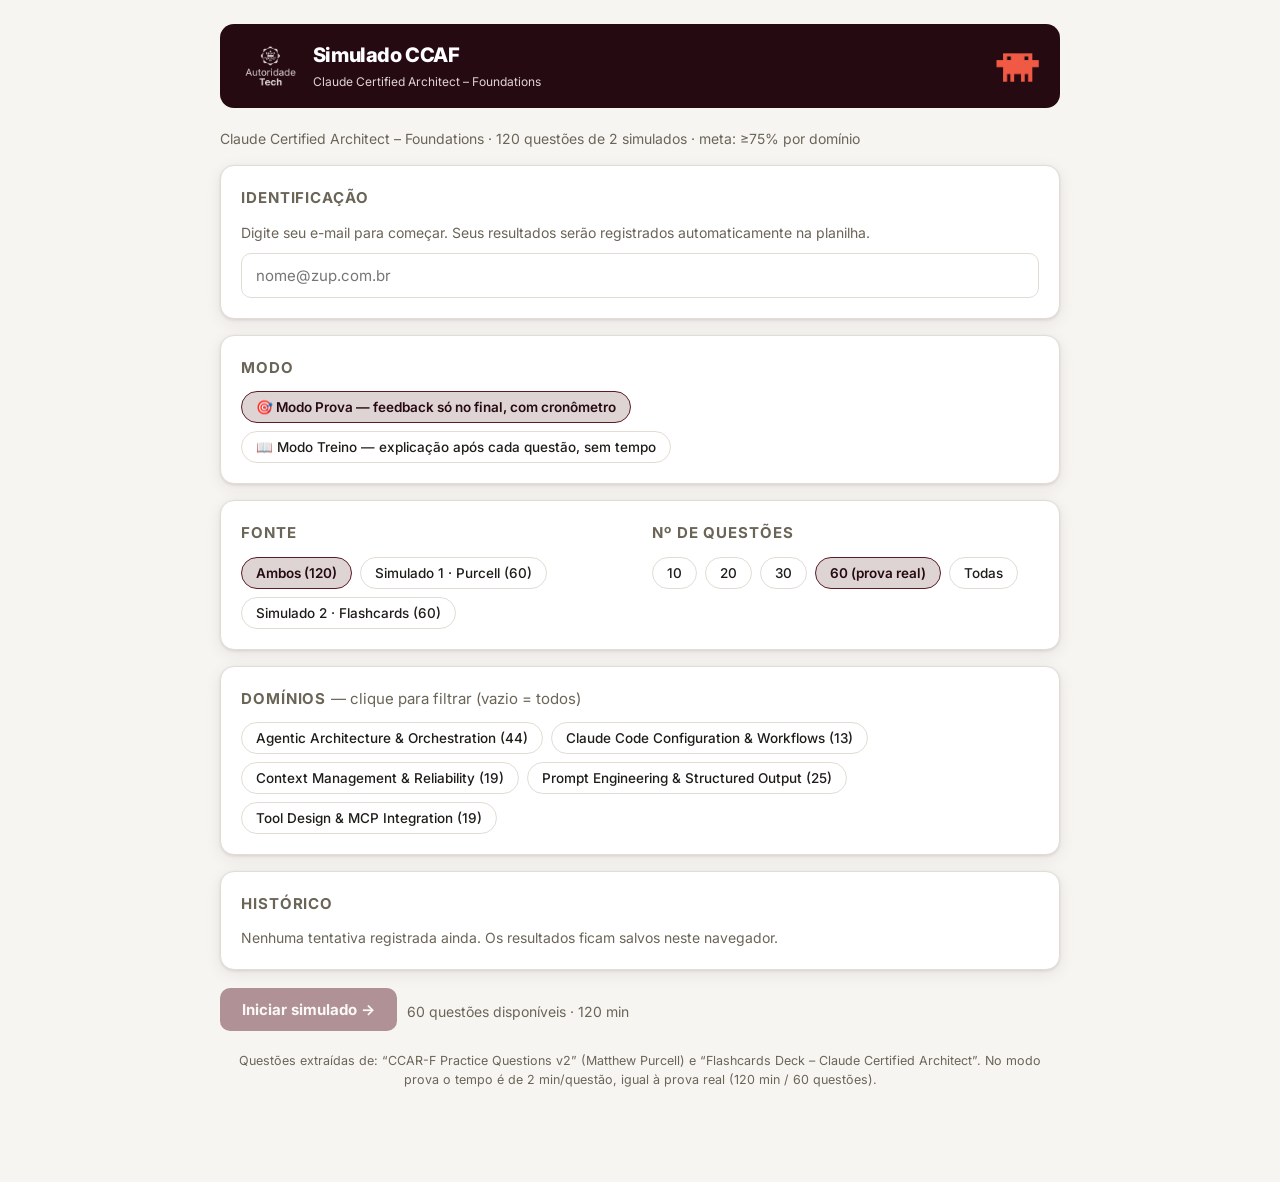
==== commit b280805d: "Add files via upload" ====
--- a/index.html
+++ b/index.html
@@ -620,13 +620,16 @@
       </div>
       <p class="sub">Claude Certified Architect – Foundations · 120 questões de 2 simulados · meta: ≥75% por domínio</p>
 
-      <!-- CARD DE IDENTIFICAÇÃO COM E-MAIL -->
+      <!-- CARD DE IDENTIFICAÇÃO COM E-MAIL E VALIDAÇÃO -->
       <div class="card" id="emailCard">
         <h2>Identificação</h2>
         <p class="sub" style="margin-bottom:10px">Digite seu e-mail para começar. Seus resultados serão registrados
           automaticamente na planilha.</p>
-        <input type="email" id="userEmail" placeholder="seuemail@empresa.com" style="width:100%;padding:12px 14px;border:1.5px solid var(--border);border-radius:10px;
+        <input type="email" id="userEmail" placeholder="nome@zup.com.br" style="width:100%;padding:12px 14px;border:1.5px solid var(--border);border-radius:10px;
       font-family:inherit;font-size:15px;background:var(--surface);color:var(--text)">
+        <!-- MENSAGEM DE ERRO/ALERTA -->
+        <div id="emailMsg" style="margin-top:8px;font-size:13.5px;display:none;padding:8px 12px;border-radius:8px;">
+        </div>
       </div>
 
       <div class="card">
@@ -736,7 +739,7 @@
   <script id="qdata"
     type="application/json">[{"source":"Simulado 1 (Purcell)","id":"S1-1.1","scenario":"Customer Support Resolution Agent","domain":"Agentic Architecture & Orchestration","type":"single","select":1,"question":"You are implementing the agent's core loop. Which control flow correctly determines when to keep executing tools and when to present the final response?","options":{"A":"Continue looping until the assistant’s text contains a completion phrase such as “I have resolved the issue”, then treat the message containing that phrase as the final response to present","B":"Inspect stop_reason on each response: while it is “ tool_use ”, run the requested tools and return the results; when it is “ end_turn ”, present the final response","C":"Cap the loop at a fixed maximum iteration count and treat reaching the cap as the signal that the response is complete","D":"Stop the loop whenever a response contains a text block, since the model only produces text once it has finished calling tools"},"correct":["B"],"explanation":"The agentic loop keys off stop_reason : “ tool_use ” means the model has requested tools and expects their results back; “ end_turn ” means it has finished reasoning and produced its answer. That signal is the designed termination mechanism. Why not the others: A parses natural language for a completion signal — a documented anti-pattern; C makes an arbitrary iteration cap the primary stopping mechanism when it should only be a safety valve; D fails because responses can contain both text and tool_use blocks mid-task.","translation":null},{"source":"Simulado 1 (Purcell)","id":"S1-1.2","scenario":"Customer Support Resolution Agent","domain":"Agentic Architecture & Orchestration","type":"single","select":1,"question":"The agent calls lookup_order and your code executes it successfully. How does the model actually receive the order data so it can reason about the next action?","options":{"A":"The MCP server holds the open connection and streams the result straight back into the model’s active context as soon as execution completes","B":"The result is attached to the tool’s definition, which the model re-reads on its next inference pass","C":"Nothing is required — the API executes tools and incorporates results automatically","D":"Your code appends a tool result block referencing the tool call’s ID and sends the updated message history back in the next request"},"correct":["D"],"explanation":"Tool execution is the harness's job: the loop appends the tool result to the conversation and re-invokes the model. That growing history is the only channel through which the model sees what tools returned. Why not the others: A and C describe automatic delivery mechanisms that do not exist — the API does not execute your tools or push results; B confuses static tool definitions with runtime results.","translation":null},{"source":"Simulado 1 (Purcell)","id":"S1-1.3","scenario":"Customer Support Resolution Agent","domain":"Agentic Architecture & Orchestration","type":"single","select":1,"question":"Company policy caps autonomous refunds at $500; larger refunds must go to a human. In testing, prompt instructions alone still let an occasional $650 refund through. What is the correct enforcement design?","options":{"A":"Implement a hook that intercepts outgoing process_refund calls, blocking any amount above $500 and redirecting to the escalate_to_human workflow","B":"Move the $500 limit to the top of the system prompt, restate it in every user turn, and bold the amount so the model cannot miss it","C":"Lower the sampling temperature to zero so the agent applies the refund policy deterministically","D":"Add the limit to the process_refund tool description and its input schema so the model sees it both during selection and when constructing the call"},"correct":["A"],"explanation":"Business rules with financial consequences need deterministic guarantees. A tool-call interception hook enforces the threshold in code — the violating call can never execute — while prompt-based approaches remain probabilistic. Why not the others: B and D improve the odds but retain a non-zero failure rate, which the scenario shows is unacceptable here; C makes token selection deterministic without making the policy binding — a compliance problem is not a sampling problem.","translation":null},{"source":"Simulado 1 (Purcell)","id":"S1-1.4","scenario":"Customer Support Resolution Agent","domain":"Agentic Architecture & Orchestration","type":"single","select":1,"question":"A customer writes one message containing three concerns: a refund for a damaged item, a shipping address change, and a missing loyalty credit. How should the agent handle this?","options":{"A":"Resolve the refund first since it was raised first, then ask the customer whether they would like help with the remaining items","B":"Escalate to a human agent, since resolving several issues in one autonomous session risks partially completed work if any single item fails midway","C":"Decompose the message into three distinct items, investigate each against the shared customer context, then respond with one unified resolution","D":"Ask the customer which issue matters most and resolve only that one in this session"},"correct":["C"],"explanation":"Multi-concern decomposition is the designed pattern: split the request into distinct items, investigate each against shared context, and respond once with a complete resolution — protecting first-contact resolution. Why not the others: A and D defer concerns the customer already stated, adding turns and harming FCR; B escalates work that is well within capability — partial-failure handling is the agent’s job, not a reason to avoid it.","translation":null},{"source":"Simulado 1 (Purcell)","id":"S1-1.5","scenario":"Customer Support Resolution Agent","domain":"Agentic Architecture & Orchestration","type":"single","select":1,"question":"The agent must escalate a complex billing dispute mid-process. The human agents receiving escalations do not have access to the conversation transcript. What should the escalation include?","options":{"A":"The customer’s identity and issue category only, so the receiving human forms an independent view of the dispute without anchoring on the agent’s prior analysis","B":"A structured handoff summary: customer ID, the root cause analysis so far, relevant amounts and order numbers, and the agent's recommended action","C":"A conversation sentiment summary and an urgency rating, so the human can prioritize the case appropriately","D":"The complete raw tool results from the session, so the human has every piece of evidence the agent gathered"},"correct":["B"],"explanation":"Structured handoff protocols exist precisely because the receiving human lacks the transcript: the summary transfers the case state — identity, findings, figures, and a recommendation — so the customer never has to start over. Why not the others: A discards the completed investigation in the name of fresh eyes and forces the customer to start over; C conveys mood and priority, not case state; D transfers unprocessed noise and leaves the analysis to be redone.","translation":null},{"source":"Simulado 1 (Purcell)","id":"S1-1.6","scenario":"Customer Support Resolution Agent","domain":"Tool Design & MCP Integration","type":"single","select":1,"question":"When process_refund fails for any reason, it currently returns the string “Operation failed.” The agent responds by retrying policy-blocked refunds and giving up on temporary outages — the opposite of correct. What is the fix?","options":{"A":"Add a system prompt rule to retry any failed tool call twice with exponential backoff before escalating","B":"Catch failures inside the harness and retry them there, so the agent only ever sees successful results","C":"Log every failure with its category and cause to the decision store so recovery behavior can be analyzed and tuned from the analytics later","D":"Return structured error metadata: an errorCategory (transient / validation / business), an isRetryable boolean, and a short description"},"correct":["D"],"explanation":"Uniform error strings deny the agent the information recovery decisions require. Structured metadata — category, retryability, description — lets it retry transient failures, explain business refusals, and stop wasting attempts on non-retryable errors. Why not the others: A hard-codes one recovery strategy for error types that need different ones; B hides business refusals the agent must explain to the customer — and retrying them is wrong anyway; C improves observability without giving the agent any signal at decision time.","translation":null},{"source":"Simulado 1 (Purcell)","id":"S1-1.7","scenario":"Customer Support Resolution Agent","domain":"Tool Design & MCP Integration","type":"single","select":1,"question":"A refund request violates the returns window policy. The tool rejects it. Which error response enables the agent to handle this correctly with the customer?","options":{"A":"errorCategory : “business”, retriable: false , plus a customer-friendly explanation of the policy","B":"errorCategory : “validation”, prompting the agent to correct the request parameters and try again","C":"A success result with an empty refund object, letting the agent infer from the missing data that no refund was issued","D":"The policy engine’s full rejection payload, including internal rule identifiers, so no information is lost"},"correct":["A"],"explanation":"Policy violations are business errors: non-retryable by definition, and best paired with an explanation the agent can relay. The retriable: false flag prevents wasted attempts; the friendly description powers the customer conversation. Why not the others: B mislabels a policy refusal as a fixable input problem, inviting futile reformulation of a request that policy will always reject; C is silent error suppression — an anti-pattern that turns failure into misinformation; D exposes internals the agent cannot use and should not repeat.","translation":null},{"source":"Simulado 1 (Purcell)","id":"S1-1.8","scenario":"Customer Support Resolution Agent","domain":"Tool Design & MCP Integration","type":"multi","select":2,"question":"The agent frequently confuses get_customer and lookup_order ; both currently carry one-line descriptions. Which TWO description changes most directly fix the misrouting? (Select TWO.)","options":{"A":"Merge the two tools into a single customer_lookup tool that takes a mode parameter, so the model never has to choose between them","B":"Document each tool's expected input formats and add example queries it should handle","C":"Move the selection guidance into the system prompt instead, keeping the tool descriptions minimal","D":"Add boundary language — e.g., “use lookup_order when an order number is present; use get_customer to verify identity”","E":"Reorder the tool list so the most frequently needed tool appears first, since models weight earlier tools more heavily"},"correct":["B","D"],"explanation":"Descriptions are the primary selection mechanism. Input formats plus example queries show each tool's territory; explicit boundary language resolves precisely the overlap causing the misrouting. Why not the others: A trades a visible selection problem for a hidden mode-selection problem inside one overloaded tool; C moves the signal away from where selection happens — descriptions are what the model reads at selection time; E relies on ordering effects that are not a dependable selection mechanism.","translation":null},{"source":"Simulado 1 (Purcell)","id":"S1-1.9","scenario":"Customer Support Resolution Agent","domain":"Context Management & Reliability","type":"single","select":1,"question":"A customer's first message is: “I want to speak to a human. Do not try to fix this yourself.” The issue looks like a routine replacement the agent could resolve. What should the agent do?","options":{"A":"Attempt resolution first, escalating only if the attempt fails","B":"Run sentiment analysis and escalate only if frustration exceeds a threshold","C":"Escalate immediately, honoring the explicit request without first attempting investigation","D":"Acknowledge the request, but first gather the order details so the human receives a complete handoff package"},"correct":["C"],"explanation":"Explicit customer demands for a human are a first-class escalation trigger, honored immediately. Overriding a stated preference to demonstrate capability damages trust regardless of how resolvable the issue looks. Why not the others: A and D both continue working a case the customer explicitly closed to the agent — even investigation “for the handoff” overrides the instruction; B substitutes an unreliable proxy (sentiment) for a signal that could not be clearer — the customer already said the words.","translation":null},{"source":"Simulado 1 (Purcell)","id":"S1-1.10","scenario":"Customer Support Resolution Agent","domain":"Context Management & Reliability","type":"multi","select":2,"question":"In long multi-issue sessions, the agent's later responses misquote refund amounts and order numbers because earlier details were condensed into vague summaries, while each lookup_order result dumps 40+ fields into context. Which TWO changes address this? (Select TWO.)","options":{"A":"Extract transactional facts — amounts, dates, order numbers — into a persistent case-facts block outside the summarized history","B":"Increase max_tokens on each request so the model has room to restate all case details in every response","C":"Summarize after every turn rather than only at the context threshold, so the summaries stay continuously fresh","D":"Trim each tool result to only the fields relevant to the current issue before it enters context","E":"Instruct the model to quote amounts and order numbers only from the most recent summary, never from earlier raw history"},"correct":["A","D"],"explanation":"The paired fix: protect precise transactional facts from lossy summarization by persisting them in a dedicated block, and stop the bloat at its source by trimming verbose tool outputs to relevant fields before they accumulate. Why not the others: B lengthens outputs without protecting what enters context; C compresses more often — intensifying the exact failure mode; E anchors the agent to the lossy summaries that caused the misquotes. Scenario 2: Code Generation with Claude Code","translation":null},{"source":"Simulado 1 (Purcell)","id":"S1-2.1","scenario":"Code Generation with Claude Code","domain":"Claude Code Configuration & Workflows","type":"single","select":1,"question":"You have a personal /scratch-notes slash command you use constantly, but it reflects your own workflow and should not appear for teammates when they pull the repository. Where does the command file belong?","options":{"A":"In .claude/commands/ in the repository, with a naming prefix so teammates know to ignore it","B":"In the root CLAUDE.md under a # Commands heading","C":"In ~/.claude/commands/ in your home directory","D":"In .claude/rules/ with a paths glob matching your username"},"correct":["C"],"explanation":"Command scoping mirrors intent: ~/.claude/commands/ holds personal commands visible only to you, while .claude/commands/ in the repo is shared with everyone via version control. A personal workflow tool belongs in the former. Why not the others: A still ships the command to every clone — a naming convention does not scope visibility; B is project context, not a command definition mechanism; D misuses path-scoped rules, which condition on edited file paths, not identity.","translation":null},{"source":"Simulado 1 (Purcell)","id":"S1-2.2","scenario":"Code Generation with Claude Code","domain":"Claude Code Configuration & Workflows","type":"single","select":1,"question":"Your /analyze-architecture skill produces thousands of lines of exploration output that pollute the main conversation, crowding out the task you actually wanted help with. Which SKILL.md frontmatter option fixes this?","options":{"A":"argument-hint , so invocations are scoped to a narrower analysis target that produces less output","B":"context: fork , which runs the skill in an isolated sub-agent context and returns only its result","C":"allowed-tools , restricting the skill to read-only operations so it generates less output","D":"paths, so the skill loads only for architecture files and skips the rest of the tree"},"correct":["B"],"explanation":"context: fork exists for exactly this: verbose or exploratory skills run in their own isolated context, and the main session receives the distilled result rather than the full exploration transcript. Why not the others: A and D narrow what the skill examines, not where its output accumulates; C governs which tools the skill may use — read-only exploration is exactly what is flooding the context.","translation":null},{"source":"Simulado 1 (Purcell)","id":"S1-2.3","scenario":"Code Generation with Claude Code","domain":"Claude Code Configuration & Workflows","type":"single","select":1,"question":"You are writing a /scaffold-component skill that generates boilerplate files. You want a guarantee it can create files but can never run shell commands, no matter what its instructions are asked to do. How do you enforce this?","options":{"A":"State “never run Bash ” prominently in the SKILL.md instructions","B":"Add a pre-execution validation hook that scans the skill’s rendered instructions for shell commands before every run","C":"Run the skill only in plan mode, where commands are proposed but not executed","D":"Set allowed-tools in the SKILL.md frontmatter to the file-write tools the skill needs, omitting Bash"},"correct":["D"],"explanation":"allowed-tools is the enforcement mechanism: frontmatter-declared tool restrictions bound what the skill can invoke during execution — a configuration guarantee rather than an instruction the model might not follow. Why not the others: A is prompt-level guidance with a non-zero failure rate; B inspects instructions when the risk is what the skill invokes at runtime; C changes the execution workflow but is not a per-skill tool restriction.","translation":null},{"source":"Simulado 1 (Purcell)","id":"S1-2.4","scenario":"Code Generation with Claude Code","domain":"Claude Code Configuration & Workflows","type":"single","select":1,"question":"A new teammate's Claude Code sessions ignore the team's coding standards. You discover the standards live in your own ~/.claude/CLAUDE.md . What is the correct fix, and how do you verify it?","options":{"A":"Move the standards into the project-level CLAUDE.md checked into the repository, and use the /memory command to verify what a session loaded","B":"Have the teammate copy your ~/.claude/CLAUDE.md into their own home directory on their machine, then verify with /memory that the file loaded","C":"Add the standards to .claude/settings.json, which is checked in and applied to every teammate’s sessions","D":"Publish the standards as a /standards slash command teammates run at the start of each session"},"correct":["A"],"explanation":"User-level configuration applies only to that user — it never travels via version control. Team standards belong at project level, and /memory is the diagnostic that shows exactly which memory files a session loaded. Why not the others: B works once, then drifts with every future edit — hand-copied configuration is unshared configuration; C misuses settings.json, which carries permissions and tool settings, not standards prose; D makes always-relevant standards opt-in and forgettable.","translation":null},{"source":"Simulado 1 (Purcell)","id":"S1-2.5","scenario":"Code Generation with Claude Code","domain":"Claude Code Configuration & Workflows","type":"single","select":1,"question":"The project's CLAUDE.md has grown to 2,000 lines covering testing, API conventions, deployment, and styling; sessions load it all regardless of task. What is the recommended reorganization?","options":{"A":"Trim the file to a concise 200-line summary of the most important conventions and rely on the model to infer the details","B":"Move everything to each developer's user-level CLAUDE.md","C":"Split it into topic-specific files in .claude/rules/ (e.g., testing.md , api-conventions.md , deployment.md ), path-scoped where relevant","D":"Convert the entire file into a set of slash commands that developers run manually when a topic becomes relevant"},"correct":["C"],"explanation":"The .claude/rules/ directory is the modular alternative to a monolithic CLAUDE.md : focused topic files, with YAML path scoping where rules should load only for matching files — less irrelevant context, easier maintenance. Why not the others: A discards the specifics that make conventions enforceable; B unshares team configuration and guarantees divergence; D makes always-relevant standards opt-in and forgettable.","translation":null},{"source":"Simulado 1 (Purcell)","id":"S1-2.6","scenario":"Code Generation with Claude Code","domain":"Agentic Architecture & Orchestration","type":"single","select":1,"question":"Yesterday you ran a long investigation into a memory leak in a session you named leak-hunt . Today you want to continue exactly where that investigation left off. What do you run?","options":{"A":"claude --continue , which reopens the most recent session in the current directory","B":"claude --resume leak-hunt , resuming the named session with its context","C":"claude -p “continue the leak investigation”","D":"A new session in the same directory, relying on CLAUDE.md to restore the investigation’s context"},"correct":["B"],"explanation":"Named session resumption is the mechanism for continuing specific prior work: --resume <session-name> restores that conversation's context so the investigation picks up where it stopped. Why not the others: A reopens whichever session is most recent — only the investigation if nothing else has run since; C starts a fresh non-interactive run with no memory of yesterday; D restores project conventions, not the investigation’s discovered context.","translation":null},{"source":"Simulado 1 (Purcell)","id":"S1-2.7","scenario":"Code Generation with Claude Code","domain":"Agentic Architecture & Orchestration","type":"single","select":1,"question":"You have completed a thorough analysis of a module and now want to compare two competing refactoring strategies — developing each independently from that same analysis baseline without the explorations contaminating each other. Which capability fits?","options":{"A":"Run both strategies sequentially in the same session, asking Claude to forget the first before starting the second","B":"Open two brand-new sessions and paste the analysis conclusions into each as the first message","C":"Use /compact between the two strategies","D":"Use fork_session to create two independent branches from the shared analysis baseline"},"correct":["D"],"explanation":"fork_session exists for divergent exploration: both branches inherit the completed analysis, then evolve independently — clean comparison without re-paying the analysis cost or cross-contaminating approaches. Why not the others: A is impossible — context cannot be selectively forgotten on request; B approximates the baseline with a lossy manual summary and sets it up twice — forking carries the full analysis into both branches; C compresses context within one session, it does not branch it.","translation":null},{"source":"Simulado 1 (Purcell)","id":"S1-2.8","scenario":"Code Generation with Claude Code","domain":"Agentic Architecture & Orchestration","type":"single","select":1,"question":"You want to resume last week's refactoring session, but since then the team has merged substantial changes across the files it analyzed, so most of its tool results now describe code that no longer exists. What is the reliable approach?","options":{"A":"Start a new session seeded with a structured summary of the prior conclusions, since the stale tool results make resumption unreliable","B":"Resume the session as-is; Claude automatically detects file changes","C":"Resume the session and run /compact first, so the stale tool results are compressed before any new work begins","D":"Resume the session and ask Claude to re-read each changed file, correcting its stale understanding incrementally as it goes"},"correct":["A"],"explanation":"The resumption tradeoff: resume when prior context is mostly valid; start fresh with an injected summary when tool results have gone stale. Heavily changed files put this squarely in the second case — keep the conclusions, discard the outdated evidence. Why not the others: B assumes an automatic re-verification that does not happen — stale results sit in context as if true; C compresses the stale evidence, but a compacted falsehood is still false; D leaves contradictory old and new file states in one context and invites the model to blend them — workable for minor drift, not substantial change.","translation":null},{"source":"Simulado 1 (Purcell)","id":"S1-2.9","scenario":"Code Generation with Claude Code","domain":"Context Management & Reliability","type":"single","select":1,"question":"Mid-way through an extended exploration session, context is filling with verbose discovery output and responses are noticeably degrading, but you are not ready to end the session. Which built-in command helps immediately?","options":{"A":"/memory , which reloads the memory files into the session and refreshes context","B":"/rewind , which rolls the session back to a checkpoint before the verbose exploration began","C":"/compact , which compacts the conversation into a summary so the session can continue","D":"/rules , which reloads the rule files"},"correct":["C"],"explanation":"/compact is the in-session relief valve for exactly this situation: it compacts accumulated context — typically bloated with verbose discovery output — so an extended session can continue without degradation. Why not the others: A manages memory files — diagnostic and loading, not cleanup; B discards the discoveries made since that point along with the noise; D does not address conversation bloat.","translation":null},{"source":"Simulado 1 (Purcell)","id":"S1-2.10","scenario":"Code Generation with Claude Code","domain":"Context Management & Reliability","type":"multi","select":2,"question":"During multi-hour codebase exploration sessions, the agent starts answering from “typical patterns” instead of the specific classes it discovered earlier. Which TWO practices counteract this context degradation? (Select TWO.)","options":{"A":"Switch to a model with a larger context window and continue accumulating","B":"Maintain a scratchpad file recording key findings as they are discovered, and have the agent reference it for subsequent questions","C":"Periodically paste the full list of discovered classes and their relationships back into the conversation to refresh them","D":"Add a system prompt instruction to always answer from discovered code rather than general knowledge","E":"Delegate verbose investigation to subagents that return summaries, keeping the main session’s context for coordination"},"correct":["B","E"],"explanation":"Both practices manage what occupies the context: a scratchpad persists precise findings outside the degrading conversation, and subagent delegation keeps verbose exploration out of the main window entirely, returning only distilled summaries. Why not the others: A postpones the same degradation at higher cost; C re-adds bulk to an already saturated context instead of externalizing it; D instructs the behavior without restoring the degraded signal the instruction depends on. Scenario 3: Multi-Agent Research System","translation":null},{"source":"Simulado 1 (Purcell)","id":"S1-3.1","scenario":"Multi-Agent Research System","domain":"Agentic Architecture & Orchestration","type":"single","select":1,"question":"Your coordinator's system prompt tells it to delegate research to subagents, but at runtime it never spawns any — it attempts all the research itself. Its configuration restricts it to research-planning tools. What is the most likely cause?","options":{"A":"The coordinator’s model tier lacks the reasoning depth that multi-agent delegation requires","B":"The subagents’ AgentDefinition descriptions are too vague for the coordinator to match tasks against them","C":"The system prompt describes delegation in general terms but never names the specific subagents to use","D":"The coordinator's allowedTools does not include “ Task ”"},"correct":["D"],"explanation":"Subagent spawning happens through the Task tool. A coordinator whose allowedTools omits “ Task ” has no mechanism to delegate, no matter how clearly its prompt describes the intention — capability configuration trumps instruction. Why not the others: A, B, and C look for the failure in capability, matching, or prompt specificity — but with no Task tool available, delegation is impossible no matter how well those are tuned.","translation":null},{"source":"Simulado 1 (Purcell)","id":"S1-3.2","scenario":"Multi-Agent Research System","domain":"Agentic Architecture & Orchestration","type":"single","select":1,"question":"The web search subagent gathers excellent findings, but the synthesis subagent's reports are generic and reference none of them. The coordinator invokes synthesis with the prompt “Synthesize the research findings.” What is wrong?","options":{"A":"The synthesis agent's model needs extended thinking enabled","B":"Subagents do not inherit the coordinator’s conversation history — the findings must be passed explicitly in the synthesis prompt","C":"The synthesis agent needs web search tools to gather its own findings","D":"The synthesis subagent’s output schema is too loose, allowing it to produce generic prose instead of sections grounded in the findings"},"correct":["B"],"explanation":"Subagent context isolation is the rule: each subagent sees only what its prompt contains. “The research findings” refers to material the synthesis agent has never seen — the coordinator must pass the findings explicitly. Why not the others: A adds reasoning capacity over an empty input; C duplicates the search agent’s role instead of fixing the handoff; D constrains the shape of the output when the problem is an empty input.","translation":null},{"source":"Simulado 1 (Purcell)","id":"S1-3.3","scenario":"Multi-Agent Research System","domain":"Agentic Architecture & Orchestration","type":"single","select":1,"question":"The coordinator currently invokes the web search subagent, waits for completion, then invokes the document analysis subagent — doubling research latency even though the two tasks are independent. How do you run them in parallel?","options":{"A":"Have the coordinator emit both Task tool calls in a single response","B":"Enable streaming on both subagent invocations so their outputs interleave as they are produced","C":"Move both subagents to a faster model tier, cutting each task’s individual latency","D":"Have the search subagent spawn the document analysis subagent itself once its own work completes"},"correct":["A"],"explanation":"Parallel spawning is achieved by emitting multiple Task tool calls in one coordinator response rather than across separate turns — independent workstreams then execute concurrently. Why not the others: B changes delivery, not scheduling; C shortens each task but still runs them end to end; D re-creates the sequential dependency one level down — the second Task still waits for the first.","translation":null},{"source":"Simulado 1 (Purcell)","id":"S1-3.4","scenario":"Multi-Agent Research System","domain":"Agentic Architecture & Orchestration","type":"single","select":1,"question":"Your coordinator gives subagents rigid step-by-step procedures (“run these exact five queries in this order”). Subagents fail whenever a topic doesn't fit the script. How should coordinator prompts be designed instead?","options":{"A":"Make the procedures longer, covering more contingencies explicitly","B":"Give subagents the research goal only, omitting quality criteria so nothing unnecessarily constrains the approach they take","C":"Specify research goals and quality criteria — what a complete answer looks like — and let the subagent adapt its approach","D":"Route off-script topics back to the coordinator, which issues a revised procedure for each one"},"correct":["C"],"explanation":"Goal-and-criteria prompts preserve subagent adaptability: the coordinator defines success, the subagent chooses the path — which is why the agent (not a fixed script) is there at all. Why not the others: A is an arms race against topic variety that scripts always lose; B removes the definition of success along with the script; D turns every novel topic into a coordinator round trip — the adaptability belongs in the subagent.","translation":null},{"source":"Simulado 1 (Purcell)","id":"S1-3.5","scenario":"Multi-Agent Research System","domain":"Agentic Architecture & Orchestration","type":"single","select":1,"question":"Completed reports are coherent but shallow on some subtopics. You want the system to notice and repair its own coverage gaps before finalizing. Which orchestration pattern achieves this?","options":{"A":"Add a final review subagent that scores each report’s quality and appends its assessment and identified weaknesses to the output","B":"An iterative loop: evaluate the synthesis for coverage gaps, re-delegate targeted research, and re-synthesize until coverage is sufficient","C":"Ask the report generation agent to pad thin sections with general knowledge","D":"Always run every subagent exactly twice regardless of output quality"},"correct":["B"],"explanation":"Iterative refinement closes the quality loop: evaluate coverage, dispatch targeted follow-up research where gaps exist, re-synthesize — repeating until the report meets criteria rather than hoping the first pass suffices. Why not the others: A measures the defect and ships it anyway — detection without a repair loop changes nothing; C fills gaps with uncited generalities — the opposite of a cited research product; D doubles cost blindly with no gap detection to aim the second pass.","translation":null},{"source":"Simulado 1 (Purcell)","id":"S1-3.6","scenario":"Multi-Agent Research System","domain":"Tool Design & MCP Integration","type":"single","select":1,"question":"Every subagent currently receives the full 18-tool catalog. Logs show the synthesis agent attempting web searches and the search agent trying document parsing — with frequent wrong-tool selections everywhere. What is the correct redesign?","options":{"A":"Add a routing tool the agents call first, which returns the name of the correct tool to use","B":"Group the catalog by category, adding a category header to each tool’s description","C":"Write longer system prompts warning each agent about the tools it should ignore","D":"Scope each subagent’s tool set to its role — a handful of relevant tools each"},"correct":["D"],"explanation":"Tool distribution is an architectural control: agents choose more reliably among 4–5 role-relevant tools than among 18, and tools outside an agent's specialization are misused precisely because they are available. Why not the others: A adds a selection step to solve a selection problem — and the router itself must now be chosen correctly; B reorganizes the same oversized inventory; C asks prompts to fight an inventory problem configuration should fix.","translation":null},{"source":"Simulado 1 (Purcell)","id":"S1-3.7","scenario":"Multi-Agent Research System","domain":"Tool Design & MCP Integration","type":"single","select":1,"question":"Subagents burn many tool calls just discovering what data exists — listing available document collections, probing for issue summaries, checking what schemas are present — before real work begins. Which MCP capability reduces this?","options":{"A":"Expose content catalogs (document hierarchies, issue summaries, schema listings) as MCP resources","B":"Increase the tool-call budget so exploration is affordable","C":"Hard-code the current data inventory into every system prompt","D":"Add a describe_available_data tool that every agent calls once at startup to fetch the current inventory"},"correct":["A"],"explanation":"MCP resources exist for exactly this: exposing catalogs of available content so agents start informed. Discovery becomes a lookup instead of a spelunking expedition of exploratory calls. Why not the others: B pays for the inefficiency rather than removing it; C goes stale the moment the data changes; D rebuilds the same capability as a bespoke tool — resources are the protocol’s designed primitive for exposing content catalogs.","translation":null},{"source":"Simulado 1 (Purcell)","id":"S1-3.8","scenario":"Multi-Agent Research System","domain":"Context Management & Reliability","type":"single","select":1,"question":"Final reports state findings but cite nothing. Investigation shows each summarization step compresses source attribution away, so by synthesis time nobody knows which claim came from where. What is the structural fix?","options":{"A":"Have the report generator add plausible citations at the end","B":"Instruct each summarizer to append a bibliography of every source it consulted to the end of its summary output","C":"Require subagents to output structured claim-source mappings that every downstream agent preserves through synthesis","D":"Reduce the number of summarization steps to one"},"correct":["C"],"explanation":"Provenance survives only if it is structural: claim-source mappings travel as data through every hop, so synthesis merges attributed claims instead of anonymous assertions. Attribution is preserved, never reconstructed. Why not the others: A invents citations — worse than none in a research product; B lists what was read without binding sources to claims — attribution still cannot be reconstructed; D reduces compression events but the remaining one still strips attribution.","translation":null},{"source":"Simulado 1 (Purcell)","id":"S1-3.9","scenario":"Multi-Agent Research System","domain":"Context Management & Reliability","type":"multi","select":2,"question":"Two credible sources report different figures for the same market's size, and one subagent's summary simply picked the larger number. Which TWO practices produce correct handling of conflicting source data? (Select TWO.)","options":{"A":"Annotate the conflict explicitly — both values with their sources — and let the coordinator reconcile before synthesis","B":"Average the two figures into a single compromise value","C":"Always adopt the more recent source and discard the other","D":"Require publication or data-collection dates in subagents’ structured outputs","E":"Have the subagent rank the two sources by credibility and report only the figure from the higher-ranked source"},"correct":["A","D"],"explanation":"Conflicts are information: preserve both values with attribution and surface the disagreement for deliberate reconciliation — and carry dates in structured output, since “conflicting” figures often just measure different moments. Why not the others: B invents a number no source reported; C automates a reconciliation that needs judgment — recency is context, not an override rule; E performs the same silent selection with a credibility veneer — the conflict itself is the information to surface.","translation":null},{"source":"Simulado 1 (Purcell)","id":"S1-3.10","scenario":"Multi-Agent Research System","domain":"Context Management & Reliability","type":"multi","select":2,"question":"You are designing how the web search subagent behaves when its searches fail or return nothing. Which TWO behaviors are correct? (Select TWO.)","options":{"A":"On any failure, halt the workflow and surface the error to the operator, since partial research risks a misleading report","B":"Attempt local recovery for transient failures, and propagate unresolvable errors to the coordinator with any partial results","C":"Return empty results marked as success when a search fails, so downstream agents degrade gracefully instead of halting","D":"Standardize all failures to a single “search unavailable” status so the coordinator’s error handling stays simple","E":"Distinguish access failures (timeouts, service errors) from valid empty results (successful queries with no matches)"},"correct":["B","E"],"explanation":"Resilient error propagation is layered and honest: handle locally what is locally fixable, escalate the rest with context the coordinator can act on, and never conflate “the search broke” with “the search found nothing.” Why not the others: A makes any single failure fatal when partial-result strategies exist; C is silent suppression — failure dressed as fact; D simplifies away the very context recovery decisions need. Scenario 4: Developer Productivity with Claude","translation":null},{"source":"Simulado 1 (Purcell)","id":"S1-4.1","scenario":"Developer Productivity with Claude","domain":"Tool Design & MCP Integration","type":"multi","select":2,"question":"The agent must (a) locate every file matching the test naming convention anywhere in the repo, and (b) find every place the string “ PaymentDeclinedError ” appears in code. Which TWO tool selections are correct? (Select TWO.)","options":{"A":"Glob with a pattern like **/*.test.tsx for the test files","B":"Grep with a filename pattern to find the test files","C":"Grep for “ PaymentDeclinedError ” in file contents","D":"Glob for “ PaymentDeclinedError ” across file contents","E":"Bash running grep -r for both tasks, since shell tools cover paths and contents alike"},"correct":["A","C"],"explanation":"The division of labor is clean: Glob matches file paths against patterns (names, extensions, directories); Grep searches file contents for patterns (identifiers, error strings, imports). Each task maps to exactly one of them. Why not the others: B and D swap the tools into each other’s territory; E works mechanically but bypasses the purpose-built tools whose structured output the agent consumes — and expresses the path-pattern match poorly.","translation":null},{"source":"Simulado 1 (Purcell)","id":"S1-4.2","scenario":"Developer Productivity with Claude","domain":"Tool Design & MCP Integration","type":"single","select":1,"question":"The agent attempts an Edit on a legacy file and fails: the anchor text it targeted appears in six places, so the unique-match requirement cannot be satisfied. What is the standard fallback?","options":{"A":"Delete five of the six occurrences so the match becomes unique","B":"Run the Edit with a replace-all option so all six occurrences are updated together","C":"Switch to Bash and modify the file with sed","D":"Use Read to load the full file, then Write the complete modified content"},"correct":["D"],"explanation":"Edit depends on unique text matching; when a file's repetitive structure defeats that, Read + Write performs the modification reliably on the whole file. It is the documented fallback for exactly this failure. Why not the others: A mutilates code to satisfy the tool; B changes all six sites when only one should change; C swaps a controlled file operation for fragile stream editing.","translation":null},{"source":"Simulado 1 (Purcell)","id":"S1-4.3","scenario":"Developer Productivity with Claude","domain":"Tool Design & MCP Integration","type":"single","select":1,"question":"Asked how the billing module works, the agent Reads dozens of files upfront and exhausts its context before answering. What is the correct exploration strategy for building codebase understanding?","options":{"A":"Read files in alphabetical order and stop at the context limit","B":"Work incrementally: Grep to find entry points, then Read selectively to trace flows from those anchors","C":"Read the module’s entry-point file in full and answer from that single file’s contents","D":"Read only the README and inline docstrings, reasoning from the documentation rather than the implementation"},"correct":["B"],"explanation":"Incremental exploration is the pattern: search first to find where the relevant code lives, then read narrowly along the traced paths. Context is spent on the files that matter rather than on everything alphabetically prior to them. Why not the others: A spends the budget by filename accident; C stops at the front door — billing logic rarely lives in one file; D trusts documentation to describe code accurately — in a legacy system, a famous last assumption.","translation":null},{"source":"Simulado 1 (Purcell)","id":"S1-4.4","scenario":"Developer Productivity with Claude","domain":"Tool Design & MCP Integration","type":"single","select":1,"question":"The team shares a GitHub MCP server that needs an auth token, and you also run a personal, experimental MCP server you don't want to impose on anyone. How should these be configured?","options":{"A":"The shared server in project-scoped .mcp.json with env-var expansion ( ${GITHUB_TOKEN} ) keeping the secret out; the personal one in ~/.claude.json","B":"Both servers in .mcp.json , with the token pasted in so teammates don't have to set variables","C":"Both servers in ~/.claude.json , with the shared server’s full setup and token handling documented in the team wiki for everyone to replicate","D":"The shared server in CLAUDE.md and the personal one in .claude/commands/"},"correct":["A"],"explanation":"Scoping follows audience: project .mcp.json distributes team tooling via version control, with ${VAR} expansion keeping credentials out of the repo; ~/.claude.json holds personal and experimental servers that stay yours. Why not the others: B commits a live secret to version control; C makes shared infrastructure a manual wiki chore that drifts; D puts server configuration in files that don't configure servers.","translation":null},{"source":"Simulado 1 (Purcell)","id":"S1-4.5","scenario":"Developer Productivity with Claude","domain":"Claude Code Configuration & Workflows","type":"single","select":1,"question":"Two tasks arrive: fixing an off-by-one bug in one function with a clear stack trace, and migrating the codebase's HTTP library — touching 45+ files with several viable approaches. How should plan mode and direct execution be assigned?","options":{"A":"Plan mode for both, since reviewing a plan before execution reduces risk on any change","B":"Direct execution for both, since plan mode adds a review step without changing anything about what ultimately gets written","C":"Direct execution for the well-scoped single-file bug fix; plan mode for the 45-file migration with several viable approaches","D":"Plan mode for the bug fix and direct execution for the migration"},"correct":["C"],"explanation":"The assignment rule: direct execution for simple, well-scoped changes; plan mode where scale, architectural implications, or competing approaches make design-before-commitment valuable — like a 45-file migration. Why not the others: A taxes a trivial fix with ceremony; B invites costly rework by executing a large migration unplanned; D inverts the rule on both tasks.","translation":null},{"source":"Simulado 1 (Purcell)","id":"S1-4.6","scenario":"Developer Productivity with Claude","domain":"Claude Code Configuration & Workflows","type":"single","select":1,"question":"Developers keep invoking your /generate-fixture skill bare, without the entity type and record count it needs, then get confused by the results. Which frontmatter option addresses this?","options":{"A":"context: fork , isolating the confusion in a subagent","B":"allowed-tools , restricting what the skill can touch","C":"A more detailed description block documenting the required parameters and their defaults","D":"argument-hint , which prompts for the required parameters when the skill is invoked bare"},"correct":["D"],"explanation":"argument-hint is the frontmatter mechanism for exactly this: skills that need parameters can prompt for them on bare invocation instead of running underspecified. Why not the others: A isolates output, not input requirements; B constrains tools, not arguments; C documents the parameters for whoever reads the docs — the invocation still runs bare.","translation":null},{"source":"Simulado 1 (Purcell)","id":"S1-4.7","scenario":"Developer Productivity with Claude","domain":"Claude Code Configuration & Workflows","type":"single","select":1,"question":"You must decide where two things live: (1) the team's universal coding standards that should shape every session, and (2) a multi-step release-notes workflow used a few times per month. What is the correct placement?","options":{"A":"Both as skills in .claude/skills/, so each loads only when its context is relevant to the session at hand","B":"Standards in CLAUDE.md , always loaded; the release-notes workflow as a skill in .claude/skills/ , invoked on demand","C":"Both in CLAUDE.md so nothing is ever missed","D":"Standards as a skill; the release workflow in CLAUDE.md"},"correct":["B"],"explanation":"The dividing line: CLAUDE.md for universal, always-relevant standards; skills for on-demand, task-specific workflows. Each mechanism carries the load it was designed for. Why not the others: A makes universal standards opt-in — sessions that never invoke the skill never see them; C loads a monthly workflow into every session’s context forever; D inverts both placements.","translation":null},{"source":"Simulado 1 (Purcell)","id":"S1-4.8","scenario":"Developer Productivity with Claude","domain":"Agentic Architecture & Orchestration","type":"single","select":1,"question":"The task is open-ended: “add comprehensive tests to this legacy codebase.” Nobody knows yet where the risk concentrates or what depends on what. Which decomposition approach fits?","options":{"A":"First map the codebase structure, identify high-impact areas, then create a prioritized plan that adapts as surprises emerge","B":"Write tests file-by-file in directory order, guaranteeing complete coverage by the end","C":"Generate the full test suite in one comprehensive request so coverage decisions are made with the whole codebase in view","D":"Prioritize the code with the most recent commits, since active code is where regressions surface"},"correct":["A"],"explanation":"Open-ended tasks call for adaptive decomposition: understand the terrain, prioritize by impact, and let the plan evolve with what each step reveals — the opposite of a fixed pipeline chosen before anything is known. Why not the others: B spends effort by directory-listing order rather than risk; C asks one pass to do what requires discovery; D uses recency as a proxy for importance — legacy risk often lives in old, untouched code.","translation":null},{"source":"Simulado 1 (Purcell)","id":"S1-4.9","scenario":"Developer Productivity with Claude","domain":"Agentic Architecture & Orchestration","type":"single","select":1,"question":"You are choosing decomposition strategies for two workflows: a code review that always checks the same five aspects, and a production-incident investigation whose next step depends on what each finding reveals. Which pairing is right?","options":{"A":"Dynamic decomposition for both — adaptive plans subsume fixed ones, so the flexibility costs nothing in practice","B":"Prompt chaining for both — fixed steps are reproducible and easier to regression-test","C":"Prompt chaining for the predictable five-aspect review; dynamic adaptive decomposition for the investigation","D":"Dynamic decomposition for the review; prompt chaining for the investigation"},"correct":["C"],"explanation":"The selection rule: fixed sequential pipelines for predictable multi-aspect work, adaptive decomposition where the path emerges from intermediate findings. Each workflow gets the structure its uncertainty profile demands. Why not the others: A pays adaptivity overhead on a task with no uncertainty; B forces an investigation to follow steps written before the evidence existed; D assigns each strategy to the workflow that defeats it.","translation":null},{"source":"Simulado 1 (Purcell)","id":"S1-4.10","scenario":"Developer Productivity with Claude","domain":"Agentic Architecture & Orchestration","type":"multi","select":2,"question":"You are writing AgentDefinition configurations for the productivity system's subagents. Which TWO statements about subagents are accurate? (Select TWO.)","options":{"A":"Subagents automatically inherit the parent agent's full conversation history","B":"Each subagent's AgentDefinition carries its own description, system prompt, and tool restrictions for its role","C":"Subagents can inherit the parent’s context by setting an inherit flag in their configuration","D":"Subagents do not share memory between invocations — needed context must be provided explicitly in the prompt","E":"Subagent tool restrictions apply only to MCP-provided tools, not to built-in tools such as Bash or Write"},"correct":["B","D"],"explanation":"Two load-bearing facts: subagents are configured individually (description, system prompt, tool restrictions), and they are isolated — no inherited history, no memory across invocations, so context passing is always explicit. Why not the others: A and C invert the isolation model — context never flows automatically and no inherit flag exists; E is false — restrictions bind built-in and MCP tools alike, as configuration rather than suggestion. Scenario 5: Claude Code for Continuous Integration","translation":null},{"source":"Simulado 1 (Purcell)","id":"S1-5.1","scenario":"Claude Code for Continuous Integration","domain":"Claude Code Configuration & Workflows","type":"single","select":1,"question":"Your CI job must run Claude Code non-interactively and produce review findings your pipeline can parse and post as inline PR comments. Which invocation is correct?","options":{"A":"claude “review this PR” piped through grep to extract findings from prose","B":"claude -p “review this PR” with --output-format json and --json-schema","C":"claude --headless “review this PR” --format json","D":"claude -p “review this PR” alone, then regex-parsing the prose output"},"correct":["B"],"explanation":"The CI trio: -p ( --print ) for non-interactive execution, --output-format json for machine-readable output, and --json-schema to enforce the findings structure your pipeline consumes — no prose parsing, no input hangs. Why not the others: A hangs waiting for interactive input and then scrapes prose; C invents flags that do not exist; D solves the hang but leaves the pipeline regex-parsing unstructured text.","translation":null},{"source":"Simulado 1 (Purcell)","id":"S1-5.2","scenario":"Claude Code for Continuous Integration","domain":"Claude Code Configuration & Workflows","type":"single","select":1,"question":"CI-generated tests ignore your team's fixture library, duplicate helper setup, and test trivialities. Developers reject most of them. What is the configuration-level fix?","options":{"A":"Generate three times as many tests so some survive review","B":"Have developers rewrite the generated tests as a standing chore","C":"Lower the generation temperature so the produced tests track common testing conventions more closely","D":"Document testing standards, what makes a test valuable, and the available fixtures in CLAUDE.md"},"correct":["D"],"explanation":"CI invocations get their project context from CLAUDE.md . Standards, value criteria, and fixture documentation there directly raise generation quality — the model can only follow conventions it has been shown. Why not the others: A scales the reject pile; B institutionalizes rework instead of fixing its cause; C reduces variability of output that is uninformed either way.","translation":null},{"source":"Simulado 1 (Purcell)","id":"S1-5.3","scenario":"Claude Code for Continuous Integration","domain":"Claude Code Configuration & Workflows","type":"single","select":1,"question":"Reviews re-run after each new commit to a PR, and the bot re-posts the same findings every time — developers now mute it. How should re-reviews be designed?","options":{"A":"Include the prior review’s findings in context and instruct Claude to report only new or still-unaddressed issues","B":"Review only the newest commit's diff in isolation","C":"Limit reviews to one per PR regardless of subsequent commits","D":"Deduplicate findings in the pipeline by hashing each finding’s file path and line number before posting"},"correct":["A"],"explanation":"Duplicate suppression is a context design problem: give the reviewer its own prior findings and the explicit instruction to report deltas — new issues plus unresolved carryovers — and the noise stops while coverage remains complete.   Why not the others: B misses issues that emerge from interaction with earlier commits; C leaves everything after the first push unreviewed; D breaks the moment a diff shifts line numbers — and cannot tell a resolved finding from a re-detected one.","translation":null},{"source":"Simulado 1 (Purcell)","id":"S1-5.4","scenario":"Claude Code for Continuous Integration","domain":"Claude Code Configuration & Workflows","type":"single","select":1,"question":"You notice that when the same Claude Code session that generated a change also reviews it, the review is conspicuously gentle — missing issues an independent reviewer catches. Why, and what is the design implication?","options":{"A":"The model is being polite; instruct it to be harsher","B":"Reviews should always be performed by a larger model tier than the one that generated the change","C":"A session keeps the reasoning that produced the code, biasing it toward its own decisions — review independently","D":"Reviews should run at temperature zero so the reviewer applies its standards consistently across findings"},"correct":["C"],"explanation":"Session context isolation matters for review integrity: the generating session carries the rationale that produced the code, biasing it toward its own choices. An independent instance evaluates the code on its own terms. Why not the others: A misreads a context effect as a personality setting; B changes capability when the problem is contaminated context — the same model reviews well when independent; D confuses sampling variance with context bias — a deterministic reviewer is still anchored to its own reasoning.","translation":null},{"source":"Simulado 1 (Purcell)","id":"S1-5.5","scenario":"Claude Code for Continuous Integration","domain":"Prompt Engineering & Structured Output","type":"single","select":1,"question":"Your review prompt says “be conservative and only report high-confidence findings,” yet false positives remain high. What does effective precision engineering look like instead?","options":{"A":"Add “be very, very conservative” for stronger emphasis","B":"Report all findings but sort them by the model's stated confidence","C":"Reduce the number of files reviewed in each run so the model can examine every remaining file more carefully","D":"Swap confidence wording for explicit criteria: which issue types to report, which to skip, and the boundaries between"},"correct":["D"],"explanation":"Vague conservatism doesn't transfer — specific criteria do. Defining reportable versus skippable categories with concrete boundaries gives the model an operable decision rule, which is what actually moves precision. Why not the others: A intensifies an instruction that has no operational content; B reorders noise instead of reducing it — self-stated confidence is poorly calibrated; C reviews less code with the same faulty judgment.","translation":null},{"source":"Simulado 1 (Purcell)","id":"S1-5.6","scenario":"Claude Code for Continuous Integration","domain":"Prompt Engineering & Structured Output","type":"single","select":1,"question":"Findings in the “code style” category are 70% false positives, and developers have begun dismissing security findings too — trust in the whole reviewer is collapsing. What is the right operational move?","options":{"A":"Ship more style findings to demonstrate the category's importance","B":"Temporarily disable the style category to protect trust in the accurate categories while its prompts are improved","C":"Rename “code style” to “code quality”","D":"Keep every category live but add a banner note asking developers for patience while precision is being tuned"},"correct":["B"],"explanation":"High false-positive categories are contagious: they teach developers to dismiss everything. Disabling the offender protects the credibility of accurate categories while its prompts are fixed offline — trust is the system's real asset. Why not the others: A doubles down on the noise destroying trust; C relabels the same false positives; D asks humans to absorb a cost the configuration should eliminate.","translation":null},{"source":"Simulado 1 (Purcell)","id":"S1-5.7","scenario":"Claude Code for Continuous Integration","domain":"Prompt Engineering & Structured Output","type":"single","select":1,"question":"The reviewer labels near-identical issues “critical” one day and “minor” the next. Severity-based merge gates are therefore unreliable. How do you get consistent severity classification?","options":{"A":"Define explicit severity criteria with concrete code examples for each level","B":"Remove severity levels and treat all findings equally","C":"Sample the severity three times for each finding and adopt the majority vote","D":"Map severity to line count of the affected code"},"correct":["A"],"explanation":"Consistency comes from operational definitions: severity levels anchored by concrete examples give the classifier something to match, turning a vibe into a rubric. That is what makes severity gates dependable. Why not the others: B discards the signal the merge gate needs; C reduces run-to-run noise but leaves the judgment unanchored — majority votes over a vibe are still a vibe; D measures size, not impact — a one-line auth bypass outranks a fifty-line comment tweak.","translation":null},{"source":"Simulado 1 (Purcell)","id":"S1-5.8","scenario":"Claude Code for Continuous Integration","domain":"Prompt Engineering & Structured Output","type":"single","select":1,"question":"The reviewer keeps flagging your codebase's accepted idiomatic patterns (e.g., intentional fall-throughs with comments) as bugs, while your detailed prose instructions haven't fixed it. What is the most effective addition?","options":{"A":"A rule that anything containing a comment is acceptable","B":"An instruction to defer to the codebase’s existing conventions when judging whether a pattern is a bug","C":"Few-shot examples contrasting the accepted patterns with genuine issues, showing why each is or isn’t reportable","D":"A ban on reviewing files containing any idiomatic pattern"},"correct":["C"],"explanation":"When prose fails to convey a judgment boundary, examples carry it: contrasted acceptable-versus-genuine cases with reasoning teach a distinction the model can generalize — the documented strength of few-shot prompting for false-positive reduction. Why not the others: A creates a trivially wrong rule any commented bug defeats; B names the goal without transferring the judgment — the model still cannot tell convention from defect; D exempts exactly the code that most needs reviewing.","translation":null},{"source":"Simulado 1 (Purcell)","id":"S1-5.9","scenario":"Claude Code for Continuous Integration","domain":"Prompt Engineering & Structured Output","type":"multi","select":2,"question":"Your team is deciding which CI workloads to move to the Message Batches API for its 50% cost savings. Which TWO statements are accurate? (Select TWO.)","options":{"A":"Batch processing suits latency-tolerant, non-blocking workloads like nightly test generation and weekly audit reports","B":"Batches are guaranteed to complete within one hour during off-peak windows, making them viable for pre-merge checks","C":"The batch API supports multi-turn tool calling within a single request","D":"Blocking workflows such as pre-merge checks should stay on the synchronous API rather than moving to batches","E":"Batch results are returned in submission order, so responses are matched back positionally"},"correct":["A","D"],"explanation":"The batch decision rule in both directions: overnight and weekly jobs are the ideal profile for the discount; anything a developer waits on cannot tolerate a 24-hour, no-SLA window and stays synchronous. Why not the others: B and C are false — there is no completion-time guarantee at any hour, and mid-request tool execution is unsupported; E is false — results are correlated by custom_id , not by position or order.","translation":null},{"source":"Simulado 1 (Purcell)","id":"S1-5.10","scenario":"Claude Code for Continuous Integration","domain":"Prompt Engineering & Structured Output","type":"multi","select":2,"question":"You are adding few-shot examples to the review prompt. Which TWO practices reflect how few-shot prompting works best? (Select TWO.)","options":{"A":"Include as many examples as possible — twenty or more — to cover every case","B":"Use 2–4 targeted examples aimed at the ambiguous scenarios, showing why one action beats plausible alternatives","C":"Once examples are added, explicit criteria become unnecessary","D":"Prefer abstract placeholder examples over real project code so the model doesn’t overfit to specifics","E":"Include examples demonstrating the exact desired output format — location, issue, severity, fix"},"correct":["B","E"],"explanation":"Effective few-shot work is targeted and demonstrative: a handful of examples aimed at genuine ambiguity, with reasoning shown, plus format demonstrations that lock output structure — quality of targeting over quantity.   Why not the others: A bloats context and dilutes the signal of the examples that matter; C is false — examples complement explicit criteria rather than replace them; D discards the concreteness that makes examples transfer — realistic cases are the point. Scenario 6: Structured Data Extraction","translation":null},{"source":"Simulado 1 (Purcell)","id":"S1-6.1","scenario":"Structured Data Extraction","domain":"Prompt Engineering & Structured Output","type":"single","select":1,"question":"Your current pipeline asks Claude to “respond with JSON” in plain text; downstream parsing breaks on markdown fences, trailing commentary, and occasional malformed syntax. What is the most reliable structural fix?","options":{"A":"Strengthen the prompt: “respond ONLY with valid JSON, no exceptions”","B":"Post-process the text with regexes that strip fences and repair syntax","C":"Define the extraction as a tool whose input schema is your JSON schema, and read the data from the tool_use block","D":"Switch the output format to YAML, whose forgiving syntax avoids JSON’s brittle commas and quoting rules"},"correct":["C"],"explanation":"Tool use with JSON schemas is the reliability mechanism for structured output: the model's extraction arrives as schema-conformant tool input, not as prose that happens to contain JSON — syntax errors are eliminated by construction. Why not the others: A improves the odds within a fundamentally text-shaped channel; B patches symptoms with fragile repairs; D relocates the same free-text problem to a different syntax.","translation":null},{"source":"Simulado 1 (Purcell)","id":"S1-6.2","scenario":"Structured Data Extraction","domain":"Prompt Engineering & Structured Output","type":"single","select":1,"question":"You have several extraction tools — one per document type — and incoming documents of unknown type. The model must always produce a structured extraction, choosing the appropriate schema itself, and never reply with conversational text. Which tool_choice setting is correct?","options":{"A":"tool_choice : “any” — the model must call a tool but may choose which","B":"tool_choice : “auto” — the model decides whether to call a tool at all","C":"tool_choice forced to one named extraction tool, applied uniformly to every incoming document","D":"Omit tool_choice , relying on strongly worded prompt instructions to always call a tool"},"correct":["A"],"explanation":"The three modes map to intent: “any” compels a tool call while preserving the model's choice among schemas — exactly right for unknown document types that must always yield structured output. Why not the others: B and D permit conversational text instead of a tool call — “auto” is the default, and prompt emphasis cannot guarantee invocation; C welds every document to one schema when types vary.","translation":null},{"source":"Simulado 1 (Purcell)","id":"S1-6.3","scenario":"Structured Data Extraction","domain":"Prompt Engineering & Structured Output","type":"single","select":1,"question":"Your invoice schema marks vendor_tax_id as required. On invoices that genuinely lack a tax ID, the model fabricates plausible-looking values to satisfy the schema. What is the schema-level fix?","options":{"A":"Add a prompt instruction: “never fabricate tax IDs”","B":"Post-validate extracted tax IDs against the official checksum and discard any values that fail","C":"Lower the temperature so the model stops inventing values it cannot find in the document","D":"Make the field optional/nullable so the model can legitimately return null when the value is absent"},"correct":["D"],"explanation":"Required fields on possibly-absent information force fabrication — the schema leaves no honest answer. Nullable/optional fields give the model a legitimate way to say “not present,” which is the designed prevention for this failure. Why not the others: A pits an instruction against a structural requirement that demands a value; B catches well-formed fabrications only by luck; C makes invented values more conservative-looking, not less invented.","translation":null},{"source":"Simulado 1 (Purcell)","id":"S1-6.4","scenario":"Structured Data Extraction","domain":"Prompt Engineering & Structured Output","type":"single","select":1,"question":"Since adopting tool use, extractions are always syntactically valid — yet invoices arrive where line items don't sum to the stated total, and values occasionally land in the wrong fields. What should you understand and do?","options":{"A":"Schema compliance was falsely advertised; file a bug","B":"Schemas ensure structure, not semantics — add validation: extract calculated_total vs stated_total and flag mismatches with a conflict_detected flag","C":"Relax every numeric field to an unconstrained string type so schema validation can never reject an extraction","D":"Re-run each affected extraction with the numeric discrepancy described in the retry prompt so the model can correct it"},"correct":["B"],"explanation":"The boundary of the guarantee: tool use ensures structure, not truth. Semantic errors — sums that don't reconcile, transposed fields — need a semantic validation layer, with self-check fields like calculated_total making discrepancies machine-visible. Why not the others: A misunderstands what was promised: shape, not semantics; C destroys the structure downstream systems depend on; D presupposes the discrepancy has already been detected — which is exactly the validation layer being added.","translation":null},{"source":"Simulado 1 (Purcell)","id":"S1-6.5","scenario":"Structured Data Extraction","domain":"Prompt Engineering & Structured Output","type":"single","select":1,"question":"An extraction fails Pydantic validation with two specific field errors. You will retry. What should the retry request contain — and when would you skip retrying altogether?","options":{"A":"The validation errors plus a stricter instruction; skip retrying after any second consecutive failure","B":"The failed extraction plus the validation errors, keeping the retry cheap; retry up to a fixed attempt budget each time","C":"The original document, the failed extraction, and the validation errors; skip retrying when the information is absent from the source","D":"The original document with a fresh prompt and no reference to the failure; skip retrying only on API errors"},"correct":["C"],"explanation":"Retry-with-error-feedback works because the model sees what it produced, what was wrong, and the source to correct against. And the boundary matters: format and structural errors are retryable; information absent from the document is not. Why not the others: A and B omit the source document the correction must reference — the model cannot re-ground fields it cannot see; D withholds the error feedback that makes retries targeted, and API errors are precisely the retryable kind.","translation":null},{"source":"Simulado 1 (Purcell)","id":"S1-6.6","scenario":"Structured Data Extraction","domain":"Prompt Engineering & Structured Output","type":"single","select":1,"question":"An overnight batch of 10,000 documents completes with 200 failures: most are oversized documents that blew past context limits, plus some transient errors. What is the correct failure-handling workflow?","options":{"A":"Identify the failed requests by custom_id and resubmit only those, chunking the oversized documents first","B":"Resubmit the entire 10,000-document batch and keep whichever results arrive first","C":"Log the 200 failures for weekly manual review and accept the batch as operationally complete","D":"Switch the 200 failed documents to the synchronous API unchanged, where the batch context limits don’t apply"},"correct":["A"],"explanation":"custom_id exists for exactly this: correlate failures to their source documents, fix what caused each failure (chunk the oversized ones), and resubmit only the fixed subset — paying again for 200 documents, not 10,000. Why not the others: B reprocesses 9,800 successes to retry 200 failures; C defers and quietly drops 2% of the corpus; D misunderstands context limits, which belong to the model, not the API path — unchunked oversized documents fail synchronously too.","translation":null},{"source":"Simulado 1 (Purcell)","id":"S1-6.7","scenario":"Structured Data Extraction","domain":"Tool Design & MCP Integration","type":"single","select":1,"question":"A single analyze_document tool handles extraction, summarization, and claim verification, chosen by a mode parameter. The agent regularly picks the wrong mode and results are inconsistent. What is the recommended redesign?","options":{"A":"Add a fourth mode that automatically detects the right mode","B":"Document each mode’s selection criteria far more thoroughly inside the single tool’s description","C":"Reduce to two modes by merging extraction into summarization","D":"Split it into purpose-specific tools — extract_data_points , summarize_content , verify_claim_against_source"},"correct":["D"],"explanation":"Purpose-specific tools turn a hidden mode decision into a visible selection decision — the thing tool descriptions are good at guiding. Each tool's contract is explicit, and misrouting drops accordingly.   Why not the others: A buries the selection problem one layer deeper; B improves documentation of a structure that remains ambiguous; C reduces options while keeping the overloaded design.","translation":null},{"source":"Simulado 1 (Purcell)","id":"S1-6.8","scenario":"Structured Data Extraction","domain":"Tool Design & MCP Integration","type":"single","select":1,"question":"When your MCP extraction tool hits a parsing failure, it returns the message “Error: could not parse document” as an ordinary successful text result. The agent then treats that sentence as document content. What is the correct MCP pattern?","options":{"A":"Prefix error text with “SYSTEM ERROR:” so the agent notices","B":"Return the failure with the MCP isError flag set","C":"Return a structured JSON body containing an error field the agent can check within the result text","D":"Throw an unhandled exception and let the connection drop"},"correct":["B"],"explanation":"isError is MCP's channel for communicating tool failure: it makes the error a machine-recognizable condition the agent can reason about, rather than text masquerading as a successful result. Why not the others: A still relies on the model inferring failure from prose conventions; C improves the error’s shape but still delivers it as a successful result — the protocol-level flag is the recognizable signal; D turns a recoverable tool error into a transport-level breakdown.","translation":null},{"source":"Simulado 1 (Purcell)","id":"S1-6.9","scenario":"Structured Data Extraction","domain":"Context Management & Reliability","type":"multi","select":2,"question":"Your extraction system reports 97% aggregate accuracy, and leadership wants to cut human review of high-confidence extractions. Which TWO practices must precede that decision? (Select TWO.)","options":{"A":"Segment accuracy by document type and field, verifying consistent performance across every segment","B":"Accept the aggregate as sufficient, since 97% exceeds the measured accuracy of the human reviewers themselves","C":"Implement stratified random sampling of high-confidence extractions for ongoing error-rate measurement","D":"Sunset the accuracy dashboard once review is reduced, since the metric no longer drives decisions","E":"Review only extractions the model itself flags as uncertain"},"correct":["A","C"],"explanation":"Two safeguards make automation defensible: segmentation proves the average isn't hiding a failing document type or field, and stratified sampling of the “safe” population keeps measuring after the humans step back — catching drift and novel errors. Why not the others: B trusts exactly the number that masks segment failures — beating human accuracy on average says nothing about the failing segments; D removes the instrumentation precisely when risk increases; E trusts self-flagged uncertainty, which misses the errors the model is confidently wrong about.","translation":null},{"source":"Simulado 1 (Purcell)","id":"S1-6.10","scenario":"Structured Data Extraction","domain":"Context Management & Reliability","type":"multi","select":2,"question":"Reviewer capacity covers only a fraction of extractions, so review attention must be routed where errors are likeliest. Which TWO practices form a sound routing design? (Select TWO.)","options":{"A":"Trust the model's raw self-reported confidence scores without validation","B":"Have the model output field-level confidence scores, then calibrate review thresholds against a labeled validation set","C":"Review a fixed random 5% of all extractions, keeping the sample unbiased","D":"Route to human review the extractions with low calibrated confidence or ambiguous source documents","E":"Prioritize the longest and most complex documents for review, since extraction difficulty rises steeply with length"},"correct":["B","D"],"explanation":"Calibration then routing: field-level confidence scores become meaningful once thresholds are tuned on labeled data, and review capacity flows to the calibrated-low-confidence and ambiguous-source cases where errors actually cluster. Why not the others: A uses uncalibrated confidence — the known-unreliable version of the right signal; C spreads scarce capacity uniformly when errors concentrate — random samples measure error rates, they don’t route reviewers; E leans on a length proxy that correlates only loosely with error risk. How did you go? If this helped your CCAR-F preparation, share it with someone else who’s preparing. For more, follow linkedin.com/in/purcellmatthew","translation":null},{"source":"Simulado 2 (Flashcards)","id":"S2-1","scenario":null,"domain":"Context Management & Reliability","type":"single","select":1,"question":"Scenario: During testing, you observe that in extended exploration sessions (30+ minutes), the agent starts giving inconsistent answers about code structure it discussed earlier. Engineers report having to repeat context about modules they've already explored. What's the most effective approach to address this?","options":{"A":"Have the agent maintain a scratchpad file that records key findings, referencing it for subsequent questions.","B":"Switch to a higher-capacity model tier to provide more context window space for accumulated exploration data.","C":"Implement automatic context clearing every 15 minutes to ensure the agent starts with fresh, uncontaminated context.","D":"Create summaries of all source files before exploration begins, loading only these compressed representations into context."},"correct":["A"],"explanation":"Explicação: Esta questão testa gerenciamento de contexto (context engineering) em sessões agentic de longa duração. O sintoma descrito — inconsistência crescente e necessidade de repetir contexto — é um caso clássico de \"context rot\": à medida que a janela de contexto cresce com histórico de exploração, informações relevantes ficam diluídas ou empurradas para fora da janela efetiva, e o modelo perde precisão ao recuperar fatos discutidos há muitos turnos. Por que a alternativa A é a correta: Um scratchpad externo é o padrão arquitetural correto para memória persistente e estruturada em agentes de longa duração. Ao invés de depender exclusivamente da janela de contexto (que é finita, cara e sujeita a degradação de recuperação em textos longos), o agente escreve descobertas-chave (estrutura de módulos, decisões, dependências) em um artefato externo e as referencia sob demanda. Isso desacopla \"memória de trabalho\" de \"contexto ativo\": o agente pode consultar o scratchpad seletivamente, trazendo apenas o que é relevante para a pergunta atual, em vez de carregar todo o histórico bruto. É essencialmente aplicar o princípio de \"external memory / file-based state\" — o mesmo racional por trás de agentes que usam arquivos de progresso, registros de tarefas (todo lists) ou memória vetorial: extrair sinal do ruído e persistir de forma duradoura e auditável, reduzindo a carga cognitiva do modelo a cada novo turno. Por que as outras estão erradas: B) Aumentar a janela de contexto ataca o sintoma (espaço insuficiente) mas não a causa raiz (falta de estrutura). Mesmo com janelas maiores, modelos sofrem de \"lost in the middle\" — perda de precisão ao recuperar informação em meio a contextos muito longos — então a inconsistência tende a persistir, apenas mais tarde. Além disso, é uma solução cara e que não escala indefinidamente. C) Limpar o contexto a cada 15 minutos elimina justamente o histórico que os engenheiros querem preservar, piorando o problema relatado: mais repetição de contexto, não menos. É o oposto do objetivo — remove memória em vez de estruturá-la. D) Resumos estáticos gerados antes da exploração começar não capturam descobertas feitas *durante* a sessão (o problema é sobre informação descoberta dinamicamente, não sobre o conteúdo original dos arquivos). Além disso, comprimir tudo antecipadamente pode descartar detalhes que se tornam relevantes só mais tarde, sem mecanismo de atualização incremental. Dica importante: Esse é o padrão \"scratchpad / working memory externa\", recorrente em arquiteturas agentic (também visto em ReAct, agentes de código como Claude Code, e frameworks de planejamento). A regra geral: memória de longo prazo deve ser persistida fora da janela de contexto e recuperada seletivamente, não simplesmente acumulada ou descartada por completo.","translation":"Durante os testes, você observa que em sessões de exploração longas (mais de 30 minutos), o agente começa a dar respostas inconsistentes sobre a estrutura de código que ele mesmo discutiu anteriormente. Os engenheiros relatam ter que repetir contexto sobre módulos que já foram explorados. Qual é a abordagem mais eficaz para resolver isso? Alternativas traduzidas: A) Fazer o agente manter um arquivo de rascunho (scratchpad) que registra as principais descobertas, referenciando-o nas perguntas seguintes. B) Migrar para um tier de modelo com maior capacidade, oferecendo mais espaço de janela de contexto para os dados acumulados da exploração. C) Implementar limpeza automática de contexto a cada 15 minutos para garantir que o agente comece sempre com contexto novo e \"não contaminado\". D) Criar resumos de todos os arquivos-fonte antes da exploração começar, carregando apenas essas representações comprimidas no contexto."},{"source":"Simulado 2 (Flashcards)","id":"S2-2","scenario":null,"domain":"Prompt Engineering & Structured Output","type":"single","select":1,"question":"Scenario: Compliance requires that refunds exceeding $500 must automatically escalate to a human agent—this rule cannot be left to model discretion. Despite clear system prompt instructions, production logs show the agent occasionally processes high-value refunds directly (3% failure rate). How should you achieve guaranteed compliance?","options":{"A":"Modify the refund tool to return an error with message \"Amount exceeds policy limit— please escalate\" when threshold is exceeded.","B":"Add few-shot examples to the prompt showing correct escalation behavior at various refund amounts ($400, $500, $600).","C":"Implement a hook to intercept tool calls; when the refund process amount exceeds $500, block it and invoke human escalation.","D":"Strengthen the system prompt with emphatic language: \"CRITICAL POLICY: Refunds over $500 MUST trigger human escalation. NEVER process these directly.\""},"correct":["C"],"explanation":"Explicação: Esta questão testa a diferença entre **guardrails probabilísticos** (baseados em prompt) e **guardrails determinísticos** (baseados em código) em sistemas agentic. Quando uma regra de negócio é crítica e \"não pode ser deixada a critério do modelo\", a arquitetura correta é enforçar a regra fora do modelo, em uma camada de controle que o modelo não consegue contornar — porque LLMs são inerentemente probabilísticos e nenhuma instrução em linguagem natural garante 100% de aderência. Por que a alternativa C é a correta: Um hook que intercepta chamadas de ferramenta (tool calls) opera na camada de infraestrutura, fora do espaço de decisão do modelo. Antes que a chamada de reembolso seja de fato executada, o hook inspeciona o valor e, deterministicamente, bloqueia a execução e força o roteamento para escalonamento humano quando o valor ultrapassa $500. Isso elimina completamente a possibilidade de falha, porque a decisão não depende mais de o modelo \"lembrar\" ou \"obedecer\" a uma instrução — é aplicada por código, de forma auditável e testável (unit-testável, inclusive). Esse é o padrão de **defense in depth / guardrail determinístico**: a política de negócio crítica é movida do prompt (camada de sugestão) para a camada de execução (camada de enforcement), que é a única capaz de oferecer garantia (0% de falha, não 3%). Por que as outras estão erradas: A) Retornar um erro do tool ainda depende do modelo interpretar corretamente a mensagem de erro e decidir escalar — o modelo pode tentar contornar, re-formular a chamada, ou simplesmente falhar em agir sobre o erro. Não há garantia de que o escalonamento realmente aconteça; apenas impede a execução direta, mas não força a ação corretiva. B) Few-shot examples melhoram a probabilidade estatística de comportamento correto, mas continuam sendo uma técnica de prompt engineering — sujeita à mesma limitação fundamental: o modelo pode generalizar mal para valores fora dos exemplos ou simplesmente \"esquecer\" a regra em contextos longos. Reduz a taxa de erro, mas não a zera. D) Reforçar a linguagem do prompt (caps lock, \"CRITICAL\", \"NEVER\") é a mesma categoria de solução que já falhou (system prompt instructions) — apenas com mais ênfase textual. Prompts mais enfáticos podem reduzir a taxa de falha, mas não fornecem garantia, pois o modelo continua sendo a única linha de defesa. Dica importante: Esse é o princípio de **\"garantias devem viver em código, não em prompt\"**. Sempre que uma pergunta mencionar \"compliance\", \"guaranteed\", \"cannot be left to model discretion\" ou \"regulatory requirement\", a resposta correta tende a envolver hooks, validações programáticas ou camadas de enforcement determinístico — nunca apenas reforço de prompt.","translation":"A conformidade (compliance) exige que reembolsos acima de $500 sejam automaticamente escalados para um agente humano — essa regra não pode depender do julgamento do modelo. Apesar de instruções claras no system prompt, os logs de produção mostram que o agente ocasionalmente processa reembolsos de alto valor diretamente (taxa de falha de 3%). Como você deveria garantir a conformidade de forma incondicional? Alternativas traduzidas: A) Modificar a ferramenta de reembolso para retornar um erro com a mensagem \"Valor excede o limite da política — favor escalar\" quando o limite for ultrapassado. B) Adicionar exemplos few-shot ao prompt mostrando o comportamento correto de escalonamento em vários valores de reembolso ($400, $500, $600). C) Implementar um hook que intercepta as chamadas de ferramenta; quando o valor do reembolso processado exceder $500, bloquear a chamada e acionar o escalonamento humano. D) Reforçar o system prompt com linguagem enfática: \"POLÍTICA CRÍTICA: Reembolsos acima de $500 DEVEM acionar escalonamento humano. NUNCA processe esses casos diretamente.\""},{"source":"Simulado 2 (Flashcards)","id":"S2-3","scenario":null,"domain":"Agentic Architecture & Orchestration","type":"single","select":1,"question":"Scenario: You're implementing the escalation logic for when the agent should call `escalate_to_human`. Your team proposes four different approaches for triggering escalation. Which approach will most reliably identify cases that genuinely require human intervention?","options":{"A":"Instruct the agent to escalate when the customer requests a human, when the issue requires policy exceptions, or when the agent cannot make meaningful progress.","B":"Configure the agent to escalate after three consecutive tool calls that fail to resolve the customer's stated issue, ensuring a reasonable attempt before involving a human.","C":"Implement sentiment analysis that monitors for frustration indicators (negative language, repeated questions, exclamation marks) and trigger escalation when the frustration score exceeds a configured threshold.","D":"Build a rules engine that maps specific issue types, customer segments, and product categories to escalation decisions, removing the need for model judgment calls."},"correct":["A"],"explanation":"Explicação: Esta questão testa quando delegar julgamento ao modelo (em vez de codificá-lo deterministicamente) é a escolha arquitetural correta. Diferente de casos de compliance rígido (onde a regra é binária e não pode falhar — ex.: \"reembolsos acima de $500 sempre escalam\"), aqui o objetivo é identificar \"genuinamente\" quando intervenção humana é necessária — um julgamento contextual e multifatorial que um único proxy (contagem de tentativas, sentimento textual) captura mal. Por que a alternativa A é a correta: Definir critérios semânticos claros e multifatoriais — pedido explícito do cliente, necessidade de exceção de política, ou estagnação genuína do progresso — aproveita a força central de um LLM: raciocínio contextual sobre sinais variados e não estruturados. Esses três critérios cobrem as categorias reais de motivo de escalonamento (preferência do usuário, limite de autoridade/ política, e limite de capacidade), e são interpretáveis pelo modelo em qualquer combinação de contexto, sem depender de uma métrica substituta (proxy) frágil. É o padrão correto de \"instruir o agente com critérios de julgamento claros e bem delimitados\", já que a tarefa em si (decidir \"isso genuinamente precisa de um humano?\") é inerentemente uma tarefa de julgamento, não uma regra determinística de negócio. Por que as outras estão erradas: B) Um contador fixo de tentativas falhas é um proxy arbitrário: pode escalar cedo demais um problema simples que só precisava de uma quarta tentativa, ou tarde demais um caso que já era claramente humano-apenas na primeira interação (ex.: pedido de exceção de política). Não mede se a intervenção humana é genuinamente necessária, só mede persistência. C) Sentimento negativo (exclamações, linguagem negativa) é correlacionado mas não equivalente a \"precisar de um humano\" — um cliente pode estar frustrado e ainda assim ser perfeitamente resolvido pelo agente, e um cliente educado pode ter um caso que exige política especial. Métricas de sentimento geram falsos positivos/negativos e são frágeis a variações de tom e idioma. D) Um motor de regras exaustivo tenta enumerar antecipadamente todas as combinações de tipo de problema × segmento × categoria, mas casos que \"genuinamente precisam de humano\" são frequentemente exceções e situações não previstas — exatamente o tipo de caso que um rules engine estático não cobre. Remover o julgamento do modelo elimina a flexibilidade necessária para lidar com o imprevisto. Dica importante: Esse é o contraste entre **enforcement determinístico** (regras de negócio binárias e críticas, ex.: cartão anterior sobre limite de reembolso) e **judgment delegado ao modelo com critérios claros** (decisões contextuais e abertas). A pergunta-chave para escolher entre os dois: \"essa decisão tem uma resposta certa e auditável de antemão?\" Se sim, use código/regras. Se depende de contexto e nuance, dê ao modelo critérios de julgamento bem definidos.","translation":"Você está implementando a lógica de escalonamento para quando o agente deve chamar `escalate_to_human`. Sua equipe propõe quatro abordagens diferentes para acionar o escalonamento. Qual abordagem identifica de forma mais confiável os casos que genuinamente exigem intervenção humana? Alternativas traduzidas: A) Instruir o agente a escalar quando o cliente pedir explicitamente por um humano, quando o problema exigir uma exceção de política, ou quando o agente não conseguir progredir de forma significativa. B) Configurar o agente para escalar após três chamadas de ferramenta consecutivas que falham em resolver o problema declarado pelo cliente, garantindo uma tentativa razoável antes de envolver um humano. C) Implementar análise de sentimento que monitora indicadores de frustração (linguagem negativa, perguntas repetidas, pontos de exclamação) e acionar escalonamento quando o score de frustração ultrapassar um limite configurado. D) Construir um motor de regras que mapeia tipos específicos de problema, segmentos de cliente e categorias de produto para decisões de escalonamento, eliminando a necessidade de julgamento do modelo."},{"source":"Simulado 2 (Flashcards)","id":"S2-4","scenario":null,"domain":"Agentic Architecture & Orchestration","type":"single","select":1,"question":"Scenario: A research agent keeps spawning follow-up searches and the run is not converging. The most reliable way to prevent an endless loop is to:","options":{"A":"Let it continue until it naturally stops.","B":"Give the task an explicit budget and a coverage check, and stop once the questions are answered or the budget is spent.","C":"Cut the run off at a random time.","D":"Add more sub-agents so it finishes sooner."},"correct":["B"],"explanation":"Explicação: Essa questão testa controle de execução em pipelines agentic — especificamente como evitar loops não convergentes em agentes que decidem dinamicamente quando parar (ex.: \"continue pesquisando até estar satisfeito\"). Sem um critério explícito de parada, agentes autônomos podem entrar em ciclos de auto-geração de subtarefas, já que sempre há \"mais uma pergunta\" plausível a explorar. Por que a alternativa B é a correta: Definir um orçamento explícito (número máximo de buscas, chamadas de ferramenta, tokens ou iterações) combinado com uma verificação de cobertura (o agente confirma que as perguntas originais foram respondidas) cria uma condição de parada determinística e alinhada ao objetivo. Isso combina dois princípios de engenharia de agentes: (1) limites de recursos (resource bounds), que garantem terminação mesmo em caso de comportamento imprevisto, e (2) critério de sucesso (definition of done), que garante que a parada aconteça quando o trabalho estiver completo, não apenas quando o dinheiro/tempo acabar. Esse é o padrão recomendado para qualquer loop agentic com ramificação dinâmica (sub-agentes, tool calls recursivos, etc.). Por que as outras estão erradas: A) \"Deixar continuar até parar naturalmente\" pressupõe que o agente tem um critério interno de convergência — mas o próprio enunciado diz que isso não está acontecendo (não está convergindo). Sem um limite externo, o loop pode continuar indefinidamente, consumindo custo e tempo sem garantia de terminar. C) Cortar em um tempo aleatório é não-determinístico e desconectado do progresso real da tarefa: pode interromper a pesquisa antes de cobrir as perguntas essenciais (resultado incompleto) ou continuar gastando recursos além do necessário em execuções \"sortudas\". Não resolve a causa raiz, apenas mascara o sintoma de forma imprevisível. D) Adicionar mais sub-agentes ataca velocidade de execução paralela, não o problema de convergência. Se a lógica de quando parar está com defeito (spawning excessivo de follow-ups), mais sub-agentes só paralelizam o mesmo comportamento problemático — na prática, pode piorar o descontrole e aumentar o custo. Dica importante: Esse é o padrão **\"bounded agentic loops\"**: todo agente autônomo com capacidade de gerar suas próprias subtarefas precisa de (1) um limite de recursos (orçamento/iterações máximas) e (2) um critério de conclusão claro (coverage check / definition of done). Esse mesmo princípio aparece em ReAct loops, deep research agents e sistemas multi-agente em geral.","translation":"Um agente de pesquisa fica gerando buscas de acompanhamento sem parar e a execução não converge. A forma mais confiável de evitar um loop infinito é: Alternativas traduzidas: A) Deixá-lo continuar até parar naturalmente. B) Dar à tarefa um orçamento explícito (budget) e uma verificação de cobertura, parando assim que as perguntas forem respondidas ou o orçamento se esgotar. C) Cortar a execução em um momento aleatório. D) Adicionar mais sub-agentes para que termine mais rápido."},{"source":"Simulado 2 (Flashcards)","id":"S2-5","scenario":null,"domain":"Prompt Engineering & Structured Output","type":"single","select":1,"question":"Scenario: Your extraction system parses e-commerce product descriptions to extract specifications like dimensions, weight, and materials into JSON. Despite having a well-defined schema, the model inconsistently extracts the \"materials\" field—sometimes returning \"cotton blend\", other times \"Cotton/Polyester mix\", and occasionally omitting the field when material information is clearly present in the source. What's the most effective way to improve extraction consistency?","options":{"A":"Make the \"materials\" field required instead of optional in the schema to force the model to always extract a value","B":"Switch to a more capable model tier since inconsistent extraction indicates insufficient model capability","C":"Set temperature to 0 to eliminate randomness and ensure deterministic outputs","D":"Add few-shot examples showing 2-3 complete input-output pairs with standardized material description formats"},"correct":["D"],"explanation":"Explicação: Esta questão testa a causa raiz de inconsistência em tarefas de extração estruturada. O schema define *o que* extrair (nomes de campos, tipos), mas não define *como* formatar valores textuais livres — e é exatamente essa ambiguidade de formato (não uma questão de aleatoriedade ou capacidade) que está gerando as variações observadas (\"cotton blend\" vs \"Cotton/Polyester mix\") e as omissões. Por que a alternativa D é a correta: Few-shot examples são a ferramenta certa para comunicar convenções implícitas que um schema formal não consegue expressar — como capitalização, uso de \"/\" vs \"and\"/\"blend\", nível de detalhe esperado, e o comportamento esperado quando a informação está presente (sempre extrair, nunca omitir). Ao mostrar 2-3 pares completos de entrada-saída padronizados, o modelo aprende por demonstração o formato canônico exato, reduzindo drasticamente a variação estocástica de fraseado E reforçando, pelo exemplo, que o campo deve ser preenchido sempre que a informação existir no texto-fonte. Isso ataca a causa raiz (ambiguidade de especificação), não apenas os sintomas. Por que as outras estão erradas: A) Tornar o campo obrigatório no schema resolve apenas o problema de omissão (força um valor a existir), mas não resolve a inconsistência de formato — o modelo continuará livre para escolher entre \"cotton blend\" e \"Cotton/Polyester mix\", já que o schema não especifica a convenção textual esperada. B) Um modelo mais capaz pode reduzir erros de compreensão complexos, mas o problema aqui não é falta de capacidade de entendimento — é ausência de uma convenção de formatação explícita. Trocar de modelo sem fornecer exemplos ainda deixaria a ambiguidade de formato sem solução, e um modelo mais caro não resolve um problema de especificação. C) Temperatura 0 reduz aleatoriedade na amostragem de tokens, mas não elimina a ambiguidade semântica: o modelo pode ser perfeitamente determinístico e ainda assim \"decidir\" (de forma consistente até, mas incorretamente) por um formato diferente do desejado a cada chamada nova, especialmente se a fonte varia. Reduz variância superficial, mas não resolve a falta de padrão definido. Dica importante: Esse é o padrão **\"few-shot para especificação implícita de formato\"**: quando um schema formal (JSON Schema, Pydantic, etc.) não consegue capturar convenções estilísticas ou de normalização, exemplos completos de entrada-saída são a ferramenta mais eficaz — muito mais do que ajustes de temperatura ou parâmetros de modelo, que atacam aleatoriedade, não ambiguidade de instrução.","translation":"Seu sistema de extração faz o parsing de descrições de produtos de e-commerce para extrair especificações como dimensões, peso e materiais em JSON. Apesar de ter um schema bem definido, o modelo extrai o campo \"materials\" de forma inconsistente — às vezes retorna \"cotton blend\", outras vezes \"Cotton/Polyester mix\", e ocasionalmente omite o campo quando a informação do material está claramente presente na fonte. Qual é a forma mais eficaz de melhorar a consistência da extração? Alternativas traduzidas: A) Tornar o campo \"materials\" obrigatório em vez de opcional no schema, forçando o modelo a sempre extrair um valor. B) Migrar para um tier de modelo mais capaz, já que a extração inconsistente indica capacidade insuficiente do modelo. C) Definir a temperatura como 0 para eliminar aleatoriedade e garantir saídas determinísticas. D) Adicionar exemplos few-shot mostrando 2-3 pares completos de entrada-saída com formatos padronizados de descrição de material."},{"source":"Simulado 2 (Flashcards)","id":"S2-6","scenario":null,"domain":"Agentic Architecture & Orchestration","type":"single","select":1,"question":"Scenario: In production, final reports frequently contain claims without proper source attribution. Investigation shows that while the web search and document analysis agents correctly attach citations to their outputs, the synthesis agent loses track of which sources support which conclusions when combining findings. What's the most effective architectural change?","options":{"A":"Maintain complete transcripts of all subagent interactions and add a citation-resolution agent to analyze logs and determine attributions before report generation.","B":"Require all subagents to output structured claim-source mappings that the synthesis agent must preserve and merge when combining findings from multiple sources.","C":"Add a verification step where the report generator uses semantic similarity matching against original sources to reconstruct which claims came from which documents.","D":"Have the coordinator inject source identifier prefixes into text before each handoff, then parse these prefixes at report generation to reconstruct citations."},"correct":["B"],"explanation":"Explicação: Esta questão testa design de fluxo de dados (data flow) em sistemas multi-agente. O problema não é que a informação de citação não exista — ela existe nos subagentes individuais — mas que ela se perde na etapa de *handoff* para o agente de síntese, porque provavelmente está sendo passada como texto livre (prosa) em vez de dados estruturados. Isso é um problema clássico de \"lossy interface\" entre agentes. Por que a alternativa B é a correta: Exigir que cada subagente produza uma saída estruturada (ex.: JSON com `{claim, source_id}`) e que o agente de síntese seja *obrigado* a preservar esse mapeamento ao mesclar/reescrever as descobertas ataca a causa raiz diretamente: a perda de rastreabilidade acontece porque a interface entre agentes não carrega essa estrutura adiante. Ao tornar o vínculo claim→source parte do contrato de dados entre agentes (não apenas do texto narrativo), o agente de síntese não precisa \"inferir\" ou reconstruir a atribuição — ele já a recebe pronta e só precisa propagá-la corretamente durante a fusão. Isso é aplicar o princípio de **\"structured outputs como contrato entre agentes\"**: interfaces estruturadas são muito mais confiáveis do que texto solto quando informação precisa sobreviver a múltiplos saltos no pipeline. Por que as outras estão erradas: A) Adicionar um agente de resolução de citações que analisa transcrições brutas depois do fato é uma solução reativa e frágil: exige reconstruir, a partir de logs de conversa não estruturados, uma relação que poderia simplesmente ter sido preservada desde o início. Aumenta complexidade e superfície de erro (parsing de logs é impreciso) em vez de eliminar a causa. C) Correspondência por similaridade semântica é probabilística por natureza — pode atribuir uma afirmação à fonte \"mais parecida\" textualmente, mas não necessariamente à fonte correta, especialmente quando múltiplos documentos abordam temas semelhantes. Introduz risco de atribuição incorreta em vez de garantir rastreabilidade exata. D) Injetar prefixos de texto (ex.: `[SRC:doc3]`) e fazer parsing posterior é uma solução artesanal e frágil: o texto pode ser reescrito, resumido ou mesclado pelo agente de síntese de forma que os prefixos se percam ou fiquem mal posicionados, especialmente quando uma frase combina informação de múltiplas fontes. É uma versão improvisada e menos robusta do que simplesmente usar dados estruturados desde o início. Dica importante: Esse é o padrão **\"structured handoffs entre agentes\"**: sempre que informação crítica (citações, IDs, metadados) precisa sobreviver a múltiplas etapas de um pipeline multi-agente, ela deve trafegar como dado estruturado e obrigatório na interface entre agentes — não como algo embutido em texto livre que precisa ser posteriormente extraído ou inferido.","translation":"Em produção, os relatórios finais frequentemente contêm afirmações sem a devida atribuição de fonte. A investigação mostra que, embora os agentes de busca na web e de análise de documentos anexem corretamente citações às suas saídas, o agente de síntese perde a rastreabilidade de quais fontes sustentam quais conclusões ao combinar os achados. Qual é a mudança arquitetural mais eficaz? Alternativas traduzidas: A) Manter transcrições completas de todas as interações dos subagentes e adicionar um agente de resolução de citações que analisa os logs e determina as atribuições antes da geração do relatório. B) Exigir que todos os subagentes produzam mapeamentos estruturados de afirmação-fonte (claim-source) que o agente de síntese deve preservar e mesclar ao combinar achados de múltiplas fontes. C) Adicionar uma etapa de verificação em que o gerador de relatório usa correspondência de similaridade semântica contra as fontes originais para reconstruir quais afirmações vieram de quais documentos. D) Fazer o coordenador injetar prefixos identificadores de fonte no texto antes de cada handoff, e depois analisar (parse) esses prefixos na geração do relatório para reconstruir as citações."},{"source":"Simulado 2 (Flashcards)","id":"S2-7","scenario":null,"domain":"Agentic Architecture & Orchestration","type":"single","select":1,"question":"Scenario: After investigating a billing dispute over 25+ turns, you've identified that duplicate charges occurred due to a payment gateway timeout triggering retry logic. The required refund ($847) exceeds your $500 authorization limit. You need to call `escalate_to_human`, and the human agent won't have access to your conversation transcript. What context should you pass to enable effective resolution?","options":{"A":"The customer's original complaint verbatim plus the tool result excerpts showing duplicate transactions.","B":"A structured summary: customer ID, root cause, refund amount, and recommended action.","C":"The complete conversation transcript with all tool results.","D":"Your diagnosis and the refund amount only."},"correct":["B"],"explanation":"Explicação: Esta questão testa **context compaction** no momento de um handoff entre agente e humano — um dos pontos mais críticos de engenharia de contexto em sistemas agentic. O objetivo do handoff não é \"transferir tudo o que se sabe\", mas transferir exatamente o que o próximo elo da cadeia (aqui, um humano com tempo limitado) precisa para agir com rapidez e confiança. Por que a alternativa B é a correta: Um resumo estruturado com campos específicos e acionáveis — ID do cliente, causa raiz, valor do reembolso, ação recomendada — condensa 25+ turnos de investigação no essencial que um agente humano precisa para autorizar e executar a ação corretamente. Isso reflete o princípio de que o agente que investigou já fez o trabalho de \"destilar sinal do ruído\"; repassar esse trabalho em formato estruturado evita que o humano precise reprocessar tudo, e reduz risco de erro humano ao entregar campos claros e específicos (não texto livre para interpretar). Esse padrão de handoff estruturado — em vez de despejar contexto bruto — é a prática recomendada em sistemas multiagente/humano-no-loop. Por que as outras estão erradas: A) Passar a reclamação original verbatim mais excertos de resultados de ferramentas ainda deixa o trabalho de síntese (causa raiz → ação recomendada) para o humano refazer, desperdiçando a investigação já feita. É informação relevante, mas não estruturada e incompleta em relação à recomendação de ação. C) A transcrição completa de 25+ turnos sobrecarrega o agente humano com ruído (tentativas, raciocínio intermediário, chamadas de ferramentas irrelevantes) que ele precisaria filtrar manualmente — indo contra o próprio motivo de escalar: resolver rápido e com precisão. Volume alto de contexto não estruturado aumenta o tempo de resolução e o risco de erro humano. D) Apenas diagnóstico e valor de reembolso omite informação crítica para ação e auditoria: falta o ID do cliente (para localizar a conta) e uma recomendação de ação clara (o humano precisa reconstruir o próximo passo do zero). É compacto demais, perdendo campos essenciais para execução. Dica importante: Esse é o padrão **\"structured handoff summary\"**: ao transferir uma tarefa entre agentes (ou de um agente para um humano), o contexto ideal não é \"tudo\" nem \"o mínimo\", mas um resumo estruturado com os campos exatos necessários para a próxima etapa agir — encontrado também em passagens de plantão (on-call handoffs) e em arquiteturas multi-agente com agentes coordenadores.","translation":"Depois de investigar uma disputa de cobrança ao longo de mais de 25 turnos, você identificou que as cobranças duplicadas ocorreram devido a um timeout do gateway de pagamento que acionou a lógica de retry. O reembolso necessário ($847) excede seu limite de autorização de $500. Você precisa chamar `escalate_to_human`, e o agente humano não terá acesso à transcrição da sua conversa. Que contexto você deve passar para viabilizar uma resolução eficaz? Alternativas traduzidas: A) A reclamação original do cliente na íntegra, mais os trechos dos resultados de ferramentas mostrando as transações duplicadas. B) Um resumo estruturado: ID do cliente, causa raiz, valor do reembolso e ação recomendada. C) A transcrição completa da conversa com todos os resultados de ferramentas. D) Apenas o seu diagnóstico e o valor do reembolso."},{"source":"Simulado 2 (Flashcards)","id":"S2-8","scenario":null,"domain":"Prompt Engineering & Structured Output","type":"single","select":1,"question":"Scenario: The agent verifies customer identity through a multi-step process before resetting passwords. During testing, you notice that after the customer answers the third verification question, the agent asks them to provide their name again, as if the earlier exchange never happened. What's the most likely cause of this behavior?","options":{"A":"The verification tool is clearing the agent's internal state after each successful validation step.","B":"The prompt lacks instructions telling Claude to remember information across multiple exchanges.","C":"The conversation history isn't being passed in subsequent API requests.","D":"Claude's memory retention is limited to two conversational turns by default, requiring explicit configuration to extend it."},"correct":["C"],"explanation":"Explicação: Esta questão testa um fato fundamental sobre a arquitetura da API de modelos como o Claude: **a API é stateless (sem estado)**. O modelo não \"lembra\" nada entre chamadas por conta própria — cada requisição é independente, e é responsabilidade da aplicação cliente reenviar todo o histórico relevante da conversa a cada chamada. Quando um agente parece \"esquecer\" tudo do zero, a causa quase sempre está na camada de implementação que monta a requisição, não no modelo em si. Por que a alternativa C é a correta: Se o histórico da conversa não está sendo incluído nas chamadas subsequentes à API, cada nova mensagem chega ao modelo como se fosse o início de uma conversa nova — exatamente o sintoma descrito (pedir o nome de novo, como se a troca anterior nunca tivesse ocorrido). Esse é um bug clássico de implementação: um erro no gerenciamento da lista de mensagens (`messages array`), uma sessão que não persiste corretamente entre requisições, ou uma falha ao concatenar/anexar o histórico a cada novo turno. É a explicação mais direta e tecnicamente correta, porque explica *exatamente* a \"amnésia total\" observada, não um esquecimento parcial ou gradual. Por que as outras estão erradas: A) Não existe \"estado interno do agente\" que uma tool possa limpar de forma independente da API — o \"estado\" de uma conversa Claude é inteiramente definido pelo histórico de mensagens enviado a cada requisição. Essa alternativa descreve um mecanismo que não existe na arquitetura real do modelo, tornando-a factualmente incorreta. B) Instruções no prompt sobre \"lembrar informações\" não têm efeito sobre isso — não é uma questão de o modelo \"escolher\" lembrar ou não, é uma questão de a informação estar ou não fisicamente presente no contexto da chamada. Mesmo com instruções perfeitas para \"lembrar\", se o histórico não for reenviado, não há nada para lembrar. D) Este é um fato inventado: o Claude não tem um \"limite padrão de dois turnos\" de memória que precise ser \"configurado para estender\". A API não impõe esse tipo de limite artificial — a única restrição real é o tamanho da janela de contexto (em tokens), não um número fixo de turnos. Dica importante: Esse é um dos conceitos mais importantes ao integrar modelos de linguagem via API: **statelessness**. A aplicação (não o modelo) é responsável por gerenciar e reenviar o histórico de conversa a cada chamada. Bugs de \"amnésia total\" do agente quase sempre apontam para um problema no client-side de gerenciamento de mensagens, não para uma limitação do modelo.","translation":"O agente verifica a identidade do cliente por meio de um processo de múltiplas etapas antes de redefinir senhas. Durante os testes, você percebe que, depois que o cliente responde à terceira pergunta de verificação, o agente pede o nome dele novamente, como se a troca anterior nunca tivesse acontecido. Qual é a causa mais provável desse comportamento? Alternativas traduzidas: A) A ferramenta de verificação está limpando o estado interno do agente após cada etapa de validação bem-sucedida. B) O prompt não contém instruções dizendo ao Claude para lembrar informações ao longo de múltiplas trocas. C) O histórico da conversa não está sendo enviado nas requisições subsequentes à API. D) A retenção de memória do Claude é limitada a dois turnos conversacionais por padrão, exigindo configuração explícita para estendê-la."},{"source":"Simulado 2 (Flashcards)","id":"S2-9","scenario":null,"domain":"Prompt Engineering & Structured Output","type":"single","select":1,"question":"Scenario: Your extraction pipeline processes invoices and extracts line items, subtotals, tax amounts, and grand totals. During evaluation, you discover that in 18% of extractions, the sum of extracted line item amounts doesn't match the extracted grand total—sometimes due to OCR errors in the source document, sometimes due to extraction mistakes by the model. Downstream accounting systems reject records with mismatched totals. What's the most effective approach to improve extraction reliability?","options":{"A":"Add a \"`calculated_total`\" field where the model sums extracted line items alongside a \"`stated_total`\" field. Flag records for human review when values differ.","B":"Extract line items and totals independently, then use a separate validation model to reconcile discrepancies by determining which extracted values are most likely correct.","C":"Add few-shot examples demonstrating invoices where extracted line items sum correctly to the stated total, encouraging the model to produce mathematically consistent extractions.","D":"Implement post-processing that automatically adjusts line item amounts proportionally when their sum doesn't match the stated total."},"correct":["A"],"explanation":"Explicação: Esta questão testa **verificação determinística (guardrails) em pipelines de extração de dados financeiros**, onde a integridade dos dados é crítica e erros silenciosos são inaceitáveis. A causa da divergência é mista (erro de OCR na fonte real E erro do modelo) — ou seja, em muitos casos, o \"valor correto\" simplesmente não pode ser determinado automaticamente com confiança, porque a própria fonte pode estar errada. Por que a alternativa A é a correta: Extrair tanto um `calculated_total` (derivado matematicamente pela soma dos itens) quanto um `stated_total` (o valor que aparece explicitamente no documento) cria uma verificação de consistência interna e auditável. Quando os dois batem, há alta confiança na extração; quando divergem, o sistema sinaliza automaticamente para revisão humana em vez de adivinhar ou \"corrigir\" silenciosamente os dados. Isso é crucial em contextos financeiros/contábeis, onde alterar valores sem certeza pode gerar erros graves de compliance e auditoria. É uma aplicação do princípio de **\"fail loud, not silent\"**: quando a confiabilidade não pode ser garantida automaticamente, o sistema deve expor a incerteza (flag) em vez de mascará-la. Por que as outras estão erradas: B) Usar outro modelo para \"decidir\" qual valor está correto ainda é uma solução probabilística — o modelo de validação também pode errar, especialmente quando a fonte real (documento) está corrompida por erro de OCR. Não há garantia de que a \"melhor estimativa\" seja realmente correta, e erra na direção perigosa de tentar resolver automaticamente algo que às vezes é genuinamente ambíguo. C) Few-shot examples ajudam a melhorar a consistência de formatação/comportamento do modelo, mas não resolvem o problema central: quando a fonte tem erro de OCR, o total declarado no documento pode estar simplesmente errado ou ilegível — nenhum exemplo de prompt consegue \"consertar\" dados corrompidos na origem. D) Ajustar valores automaticamente e proporcionalmente para forçar a soma a bater é a opção mais perigosa: ela fabrica silenciosamente números financeiros que não correspondem à realidade do documento original, criando dados incorretos com aparência de corretos — um risco sério de compliance e auditoria em sistemas contábeis (imagine defender esse ajuste \"automático\" para um auditor). Dica importante: Esse é o padrão de **\"verificação por redundância + escalonamento para humano\"**: quando é possível calcular um valor por dois caminhos independentes (soma dos itens vs. valor declarado), comparar os dois é uma forma barata e determinística de detectar erro — e a resposta correta diante de divergência é sinalizar para revisão, nunca corrigir silenciosamente ou tentar adivinhar.","translation":"Seu pipeline de extração processa notas fiscais e extrai itens de linha, subtotais, valores de imposto e totais gerais. Durante a avaliação, você descobre que em 18% das extrações, a soma dos valores dos itens de linha extraídos não bate com o total geral extraído — às vezes por erros de OCR no documento original, às vezes por erros de extração do modelo. Os sistemas contábeis downstream rejeitam registros com totais divergentes. Qual é a abordagem mais eficaz para melhorar a confiabilidade da extração? Alternativas traduzidas: A) Adicionar um campo \"`calculated_total`\" em que o modelo soma os itens de linha extraídos, ao lado de um campo \"`stated_total`\". Sinalizar os registros para revisão humana quando os valores divergirem. B) Extrair itens de linha e totais de forma independente, e então usar um modelo de validação separado para reconciliar divergências, determinando quais valores extraídos são mais prováveis de estarem corretos. C) Adicionar exemplos few-shot demonstrando notas fiscais em que a soma dos itens de linha extraídos bate corretamente com o total declarado, incentivando o modelo a produzir extrações matematicamente consistentes. D) Implementar um pós-processamento que ajusta automaticamente os valores dos itens de linha proporcionalmente quando a soma não bate com o total declarado."},{"source":"Simulado 2 (Flashcards)","id":"S2-10","scenario":null,"domain":"Context Management & Reliability","type":"single","select":1,"question":"Scenario: After the web search agent finds 25 sources (120K tokens of raw content), the document analysis agent extracts key insights (15K tokens), and the synthesis agent produces a coherent narrative draft (3K tokens), the coordinator must pass context to the report generation agent for the final output with proper source citations. What context-passing strategy provides the best balance of completeness and efficiency?","options":{"A":"Pass only the synthesis draft and have a separate post-processing pipeline match claims to sources and insert citations after the report is generated.","B":"Pass the synthesis draft along with a structured source index that maps key claims to their source URLs and relevant excerpts.","C":"Pass a condensed summary of all prior stages that preserves the main findings and attributes them to sources by name only.","D":"Pass the full accumulated context from all prior agents."},"correct":["B"],"explanation":"Explicação: Esta questão combina dois temas centrais de engenharia de contexto em pipelines multi-agente: **eficiência** (não sobrecarregar o próximo agente com dados brutos desnecessários — 120K tokens é caro e ruidoso) e **completude verificável** (citações precisam ser rastreáveis a uma fonte real, não apenas mencionadas por nome). A resposta certa precisa equilibrar os dois sem sacrificar nenhum. Por que a alternativa B é a correta: Passar o rascunho de síntese (já compacto, 3K tokens) junto com um índice estruturado que mapeia claim → URL + excerto relevante dá ao agente de geração de relatório exatamente o que ele precisa para produzir citações corretas e verificáveis, sem precisar reprocessar os 120K tokens brutos de todas as 25 fontes. O índice estruturado é a \"ponte\" que preserva rastreabilidade (cada afirmação pode ser conferida na fonte original) com custo de contexto mínimo, porque só carrega os excertos relevantes, não os documentos inteiros. Isso é o padrão ideal de **\"progressive summarization com preservação seletiva de rastreabilidade\"**: reduz volume a cada etapa do pipeline, mas nunca descarta os elos de dados que serão necessários no final (citações). Por que as outras estão erradas: A) Reconstituir citações depois do fato, com um pipeline separado de \"matching\" de afirmações a fontes, reintroduz o mesmo problema visto em outra questão desta prova (perda de citação/ atribuição): sem um vínculo explícito passado adiante, o processo de \"adivinhar\" a fonte certa de cada claim é impreciso e sujeito a erro, especialmente com 25 fontes concorrendo por temas semelhantes. C) Atribuir \"por nome apenas\" (sem URL ou excerto) não é suficiente para citações verdadeiramente verificáveis — um leitor não consegue clicar/conferir a fonte original, e não há como distinguir qual trecho específico dentro de uma fonte sustenta qual afirmação. É informação incompleta demais para citação adequada. D) Passar todo o contexto acumulado (120K + 15K + 3K ≈ 138K tokens) é extremamente ineficiente: desperdiça a compressão já feita pelas etapas anteriores do pipeline, aumenta custo e latência, e sobrecarrega a janela de contexto do agente final sem necessidade — o próprio propósito de ter agentes intermediários de análise e síntese é reduzir volume mantendo o essencial. Dica importante: Esse é o padrão **\"progressive context compaction with traceability\"**: em pipelines multi- estágio, cada etapa deve reduzir volume de informação, mas preservar os vínculos estruturados (IDs, URLs, mapeamentos) necessários para as etapas seguintes — nunca comprimir a ponto de perder rastreabilidade, nem preservar tudo bruto \"por segurança\".","translation":"Depois que o agente de busca na web encontra 25 fontes (120 mil tokens de conteúdo bruto), o agente de análise de documentos extrai as principais informações (15 mil tokens), e o agente de síntese produz um rascunho narrativo coerente (3 mil tokens), o coordenador precisa passar contexto para o agente de geração de relatório produzir a saída final com citações de fonte adequadas. Qual estratégia de passagem de contexto oferece o melhor equilíbrio entre completude e eficiência? Alternativas traduzidas: A) Passar apenas o rascunho de síntese e usar um pipeline de pós-processamento separado para casar afirmações com fontes e inserir citações depois que o relatório for gerado. B) Passar o rascunho de síntese junto com um índice estruturado de fontes que mapeia as principais afirmações às suas URLs de origem e trechos relevantes. C) Passar um resumo condensado de todas as etapas anteriores que preserva os principais achados e os atribui às fontes apenas pelo nome. D) Passar todo o contexto acumulado de todos os agentes anteriores."},{"source":"Simulado 2 (Flashcards)","id":"S2-11","scenario":null,"domain":"Context Management & Reliability","type":"single","select":1,"question":"Scenario: Your extraction system implements automatic retries when validation fails. On each retry, the specific validation error is appended to the prompt. This retry-with-error-feedback approach resolves most failures within 2-3 attempts. For which failure pattern would additional retries be LEAST effective?","options":{"A":"The model extracts keywords as a nested object organized by category when the schema requires a flat array of strings","B":"The model extracts citation counts as locale-formatted strings (\"1,234\") when the schema requires integers","C":"The model extracts dates as ISO 8601 datetime strings (\"2023-03-15T00:00:00Z\") when the schema requires only the date portion (YYYY-MM-DD)","D":"The model extracts \"et al.\" for co-authors when the full list exists only in an external document not in the input"},"correct":["D"],"explanation":"Explicação: Esta questão testa a diferença entre **erros de formato/mapeamento** (corrigíveis por feedback) e **lacunas genuínas de informação** (não corrigíveis por retry, não importa quantas tentativas). Retry-com-feedback-de-erro funciona porque dá ao modelo um sinal específico e acionável sobre *o que* está errado na sua saída — mas isso só ajuda quando o modelo já possui a informação correta e só precisa reformatá-la ou reestruturá-la. Por que a alternativa D é a correta: Quando a lista completa de coautores existe apenas em um documento externo que nunca foi fornecido como input, o modelo simplesmente não tem acesso à informação necessária para produzir a resposta correta — nenhuma quantidade de feedback de erro pode \"ensinar\" o modelo a extrair dados que fisicamente não estão presentes no contexto que ele recebeu. Isso é uma falha de **completude da fonte**, não de comportamento do modelo: repetir a tentativa com o mesmo input incompleto vai, na melhor das hipóteses, gerar o mesmo resultado (\"et al.\") ou, na pior, uma alucinação (inventar nomes plausíveis, mas falsos) — ambos inaceitáveis. Por que as outras estão erradas: A) Reestruturar um objeto aninhado para um array plano é uma transformação puramente sintática — a informação (as palavras-chave) já está correta, só a estrutura de dados está errada. Um erro de validação específico (\"expected array, got object\") dá exatamente o sinal necessário para o modelo corrigir isso na próxima tentativa. B) Converter \"1,234\" para o inteiro 1234 é uma correção trivial de formatação — o valor semântico já foi extraído corretamente, falta apenas remover a formatação de milhar. Feedback de erro específico (\"expected integer, got formatted string\") resolve isso com alta confiabilidade. C) Truncar um datetime ISO completo para apenas a parte da data é outra transformação de formato simples — a informação de data já está correta e completa, só precisa ser recortada. Esse tipo de erro é o caso ideal para retry-com-feedback, porque a correção é mecânica e não exige nenhuma informação nova. Dica importante: Esse é o princípio de que **retry-com-feedback resolve problemas de \"como formatar/ estruturar\", mas não problemas de \"a informação existe?\"**. Antes de investir em mais tentativas de retry, é preciso diagnosticar se a falha é de forma (corrigível) ou de conteúdo ausente na fonte (não corrigível — exige buscar a informação em outro lugar ou aceitar um valor nulo/placeholder explícito).","translation":"Seu sistema de extração implementa retries automáticos quando a validação falha. A cada nova tentativa, o erro de validação específico é anexado ao prompt. Essa abordagem de retry-com- feedback-de-erro resolve a maioria das falhas em 2-3 tentativas. Para qual padrão de falha as tentativas adicionais seriam MENOS eficazes? Alternativas traduzidas: A) O modelo extrai palavras-chave como um objeto aninhado organizado por categoria, quando o schema exige um array plano de strings. B) O modelo extrai contagens de citações como strings formatadas por localidade (\"1.234\"), quando o schema exige inteiros. C) O modelo extrai datas como strings datetime ISO 8601 (\"2023-03-15T00:00:00Z\"), quando o schema exige apenas a parte da data (AAAA-MM-DD). D) O modelo extrai \"et al.\" para coautores quando a lista completa só existe em um documento externo que não está no input."},{"source":"Simulado 2 (Flashcards)","id":"S2-12","scenario":null,"domain":"Agentic Architecture & Orchestration","type":"single","select":1,"question":"Scenario: A user is expanding the research system beyond its single web search agent by adding specialized data sources. They add a financial API agent that returns structured JSON with revenue, margins, and growth rates; a news monitoring agent that returns prose summaries of recent developments; and a patent analysis agent that returns structured lists of technology areas. The synthesis agent combines these into executive briefings. Currently, it converts everything to bullet points, causing financial comparisons to lose tabular clarity and news summaries to lose narrative flow. What change would most improve briefing quality?","options":{"A":"Standardize all subagent outputs to prose summaries with inline citations.","B":"Add a format conversion layer between subagents and synthesis that transforms all outputs to a common intermediate representation.","C":"Update the synthesis agent to render each content type appropriately—financial data as tables, news as prose.","D":"Standardize all subagent outputs to JSON with fields for claim, evidence, source, and confidence."},"correct":["C"],"explanation":"Explicação: Esta questão testa **preservação de fidelidade semântica ao apresentar múltiplos tipos de conteúdo**. O problema não é a estrutura de dados de entrada (cada subagente já retorna o formato mais adequado à sua natureza: JSON tabular para dados financeiros, prosa para notícias) — o problema é que a camada de *apresentação final* está forçando um único formato de saída (bullet points) para todos os tipos de conteúdo, uma decisão de \"one-size-fits-all\" que não respeita a natureza de cada dado. Por que a alternativa C é a correta: Atualizar o agente de síntese para ser **sensível ao tipo de conteúdo** ao renderizar a saída final — usando tabelas para dados numéricos comparativos (onde a estrutura tabular é a forma mais legível de comparar receita/margens/crescimento) e prosa para notícias (onde uma narrativa contínua comunica contexto e nuance melhor do que fragmentos) — resolve o problema exatamente onde ele ocorre: na etapa de renderização/apresentação. Isso preserva a informação já formatada corretamente pelos subagentes especializados e apenas ajusta como o agente de síntese a apresenta, sem introduzir conversões desnecessárias antes disso. Por que as outras estão erradas: A) Padronizar tudo para prosa é o mesmo erro do formato atual (bullet points), só que trocando um formato uniforme por outro: força os dados financeiros — que se beneficiam de estrutura tabular para comparação — a se tornarem texto corrido, perdendo exatamente a clareza que a questão diz estar sendo perdida. B) Adicionar uma camada de conversão para uma \"representação intermediária comum\" antes da síntese resolve um problema que não existe (os subagentes já produzem formatos adequados às suas fontes) e introduz complexidade desnecessária — na prática, ainda seria preciso decidir, na hora de gerar o briefing final, como apresentar cada tipo de dado. O problema está na renderização final, não na padronização de entrada. D) Forçar todas as saídas para um schema JSON genérico (claim/evidence/source/confidence) é over-engineering para este cenário: resumos de notícias em prosa não se encaixam naturalmente nesse formato atômico de \"afirmação única\", e ainda assim seria necessário decidir como renderizar cada tipo de dado no briefing final — o problema de apresentação continua sem solução. Dica importante: Esse é o princípio de que **a camada de apresentação deve ser sensível ao tipo de conteúdo (content-aware rendering)**, não forçar um formato único \"lowest common denominator\" sobre dados de natureza distinta. Dados tabulares merecem tabelas; narrativas merecem prosa; a uniformização cega geralmente destrói informação, em vez de simplificar.","translation":"Um usuário está expandindo o sistema de pesquisa além do seu único agente de busca na web, adicionando fontes de dados especializadas. Ele adiciona um agente de API financeira que retorna JSON estruturado com receita, margens e taxas de crescimento; um agente de monitoramento de notícias que retorna resumos em prosa de desenvolvimentos recentes; e um agente de análise de patentes que retorna listas estruturadas de áreas tecnológicas. O agente de síntese combina tudo isso em briefings executivos. Atualmente, ele converte tudo em bullet points, fazendo com que comparações financeiras percam clareza tabular e resumos de notícias percam fluidez narrativa. Que mudança melhoraria mais a qualidade dos briefings? Alternativas traduzidas: A) Padronizar todas as saídas dos subagentes para resumos em prosa com citações inline. B) Adicionar uma camada de conversão de formato entre os subagentes e a síntese que transforma todas as saídas em uma representação intermediária comum. C) Atualizar o agente de síntese para renderizar cada tipo de conteúdo de forma apropriada — dados financeiros como tabelas, notícias como prosa. D) Padronizar todas as saídas dos subagentes para JSON com campos para afirmação (claim), evidência, fonte e confiança."},{"source":"Simulado 2 (Flashcards)","id":"S2-13","scenario":null,"domain":"Tool Design & MCP Integration","type":"single","select":1,"question":"Scenario: After deployment, you find that 12% of extractions contain semantic errors that pass JSON schema validation (e.g., a duration like \"30 minutes\" incorrectly placed in an ingredient quantity field). Human reviewers have capacity to check only 20% of extractions. Which approach most effectively allocates reviewer attention?","options":{"A":"Have the model output field-level confidence scores, then calibrate review thresholds using a labeled validation set.","B":"Randomly sample 20% of extractions for review, using corrections to track accuracy and identify error patterns.","C":"Prioritize review of all extractions where required fields are empty or explicitly marked as not found.","D":"Review all extractions from documents with formatting anomalies such as unusual layouts or mixed content types."},"correct":["A"],"explanation":"Explicação: Esta questão testa **alocação eficiente de recursos de revisão humana limitada** diante de um tipo específico de falha: erros semânticos que são estruturalmente válidos (passam no schema) mas semanticamente incorretos. Esse é um problema de \"silent failure\" — o sistema não sabe, por si só, quando errou, porque a validação estrutural não captura sentido. A pergunta-chave é: como direcionar 20% de capacidade de revisão para onde ela tem maior probabilidade de encontrar (e corrigir) erros reais? Por que a alternativa A é a correta: Scores de confiança por campo, calibrados contra um conjunto de validação rotulado (dados com o \"gabarito\" humano conhecido), criam um sinal de risco diretamente correlacionado com a probabilidade real de erro — inclusive para os erros semânticos sutis descritos no enunciado (valores presentes, no formato certo, mas no campo errado). A calibração contra dados rotulados é crucial: garante que \"confiança baixa\" realmente corresponda a \"maior chance de erro\" na prática, permitindo que os revisores humanos sejam direcionados estatisticamente para os 20% de extrações com maior probabilidade de conter erro — maximizando o retorno da capacidade de revisão limitada. Por que as outras estão erradas: B) Amostragem aleatória trata todos os registros como igualmente prováveis de conter erro, o que desperdiça capacidade de revisão em extrações já corretas e, na mesma proporção, deixa passar erros em registros não amostrados. É útil para *medir* a taxa de erro geral (auditoria estatística), mas não é a estratégia mais eficaz para *encontrar e corrigir* o máximo de erros com recursos limitados. C) Focar em campos vazios ou \"não encontrado\" captura apenas um tipo de falha (omissão explícita) — mas o problema descrito no enunciado é justamente o oposto: um valor está *presente* e passa na validação, mas está no campo errado. Essa estratégia sistematicamente ignora exatamente a categoria de erro que a empresa quer resolver. D) Documentos com anomalias de formatação são um proxy indireto e incompleto — muitos erros semânticos ocorrem em documentos com formatação perfeitamente normal (como no exemplo da duração no campo de quantidade), então essa heurística deixaria passar despercebida uma fração significativa dos erros reais. Dica importante: Esse é o padrão de **\"revisão humana guiada por confiança calibrada\" (confidence-based triage)**: quando a capacidade de revisão é limitada, a alocação ótima não é aleatória nem baseada em heurísticas superficiais (campos vazios, formatação estranha) — é baseada em uma estimativa calibrada e validada da probabilidade real de erro, para que cada revisão humana tenha o maior valor esperado possível.","translation":"Depois do lançamento, você percebe que 12% das extrações contêm erros semânticos que passam pela validação de schema JSON (ex.: uma duração como \"30 minutos\" colocada incorretamente em um campo de quantidade de ingrediente). Os revisores humanos têm capacidade para checar apenas 20% das extrações. Qual abordagem aloca a atenção dos revisores da forma mais eficaz? Alternativas traduzidas: A) Fazer o modelo produzir scores de confiança por campo, e então calibrar os limites (thresholds) de revisão usando um conjunto de validação rotulado. B) Amostrar aleatoriamente 20% das extrações para revisão, usando as correções para acompanhar a acurácia e identificar padrões de erro. C) Priorizar a revisão de todas as extrações em que os campos obrigatórios estejam vazios ou explicitamente marcados como \"não encontrado\". D) Revisar todas as extrações de documentos com anomalias de formatação, como layouts incomuns ou tipos de conteúdo mistos."},{"source":"Simulado 2 (Flashcards)","id":"S2-14","scenario":null,"domain":"Tool Design & MCP Integration","type":"single","select":1,"question":"Scenario: Your extraction system processes two document types: standard monthly reports (archived after processing) and urgent exception reports (must trigger business alerts within 30 minutes of receipt). Both use the same JSON schema. You want to minimize API costs while meeting latency requirements. How should you architect the processing pipeline?","options":{"A":"Submit all documents to the real-time Messages API to ensure consistent processing latency across document types.","B":"Submit all documents to the `Batch API` with `custom_ids` for tracking. When results arrive, immediately process urgent documents and trigger delayed alerts for exceptions.","C":"Queue all documents and submit hourly batches, flagging urgent documents for expedited handling when batch results return.","D":"Route standard reports to the `Batch API` for 50% cost savings, and route urgent exception reports to the real-time Messages API."},"correct":["D"],"explanation":"Explicação: Esta questão testa conhecimento prático sobre as opções de processamento oferecidas pela API do Claude: a **Messages API** (síncrona, tempo real, custo integral) e a **Batch API** (assíncrona, custo ~50% menor, mas sem garantia de latência dentro de uma janela curta — pode levar até 24 horas). O cenário apresenta uma carga de trabalho mista com requisitos de negócio diferentes: um subconjunto sem urgência (pode aguardar) e um subconjunto com SLA rígido de 30 minutos. Por que a alternativa D é a correta: Rotear cada tipo de documento para a API adequada ao seu requisito de negócio é a arquitetura correta: relatórios padrão (sem restrição de tempo) vão para a Batch API, capturando a economia de custo de 50% sem nenhum prejuízo, já que não há urgência; relatórios de exceção (com SLA de 30 minutos) vão para a Messages API em tempo real, a única opção que garante latência baixa e previsível o suficiente para cumprir esse compromisso. Essa separação por requisito é o padrão correto de **\"roteamento por SLA\"**: usar a ferramenta certa (e mais barata) para cada categoria de carga de trabalho, em vez de aplicar uma solução única a necessidades diferentes. Por que as outras estão erradas: A) Enviar tudo pela Messages API garante latência baixa para os relatórios urgentes, mas desperdiça a economia de 50% disponível na Batch API para os relatórios padrão — que não têm nenhuma exigência de tempo. É uma solução que ignora completamente o objetivo de minimizar custos. B) A Batch API não garante conclusão dentro de uma janela curta como 30 minutos — ela é projetada para processamento assíncrono que pode levar até 24 horas. Enviar documentos urgentes por esse caminho arrisca violar o SLA de alerta em 30 minutos, mesmo que o sistema \"priorize\" processá-los assim que os resultados chegarem — o atraso já pode ter estourado o prazo antes mesmo dos resultados retornarem. C) Agrupar tudo em lotes horários e \"expeditar\" depois ainda depende do retorno do lote, que segue as mesmas garantias (ou ausência delas) da Batch API — não há garantia de que o lote retorne a tempo de cumprir o alerta de 30 minutos, mesmo com sinalização de prioridade após o fato. Dica importante: Esse é o padrão de **\"roteamento por SLA/requisito de latência\"**, comum em arquiteturas híbridas de processamento: cargas de trabalho com necessidades distintas de tempo de resposta devem ser roteadas para o caminho técnico apropriado (síncrono vs. assíncrono/batch) — otimizando custo onde não há pressão de tempo, e garantindo velocidade onde ela é exigida por contrato ou negócio.","translation":"Seu sistema de extração processa dois tipos de documento: relatórios mensais padrão (arquivados após o processamento) e relatórios de exceção urgentes (precisam disparar alertas de negócio em até 30 minutos do recebimento). Ambos usam o mesmo schema JSON. Você quer minimizar os custos de API mantendo os requisitos de latência. Como você deveria arquitetar o pipeline de processamento? Alternativas traduzidas: A) Enviar todos os documentos para a Messages API em tempo real, garantindo latência de processamento consistente entre os tipos de documento. B) Enviar todos os documentos para a `Batch API` com `custom_ids` para rastreamento. Quando os resultados chegarem, processar imediatamente os documentos urgentes e disparar alertas com atraso para as exceções. C) Enfileirar todos os documentos e enviar lotes de hora em hora, sinalizando documentos urgentes para tratamento expedito quando os resultados do lote retornarem. D) Rotear relatórios padrão para a `Batch API` para economizar 50% no custo, e rotear relatórios de exceção urgentes para a Messages API em tempo real."},{"source":"Simulado 2 (Flashcards)","id":"S2-15","scenario":null,"domain":"Tool Design & MCP Integration","type":"single","select":1,"question":"Scenario: An agent must find why a specific error message is thrown in a large service. The most context-efficient first step is to:","options":{"A":"Read the whole service top to bottom to build a full picture.","B":"Search for the exact error string, then open only the files and functions that produce or handle it.","C":"Open the largest file first on the assumption that is where the logic lives.","D":"Rewrite the error handling and see if the message changes."},"correct":["B"],"explanation":"Explicação: Esta questão testa **exploração de código eficiente em termos de contexto (context-efficient code exploration)** — uma habilidade central de agentes de codificação. Em bases de código grandes, carregar arquivos inteiros no contexto sem necessidade é caro e ineficiente; a abordagem correta é usar busca direcionada (grep/ripgrep) para localizar precisamente o ponto de origem do problema antes de gastar contexto lendo código. Por que a alternativa B é a correta: Buscar pela string exata do erro é a forma mais direta de reduzir um espaço de busca potencialmente enorme (todo o serviço) para um punhado de localizações exatas — os arquivos e funções que de fato geram ou capturam aquele erro. Isso segue o princípio de **\"grep antes de ler\"**: usar ferramentas de busca textual/estrutural para navegar precisamente até o código relevante, em vez de carregar contexto especulativamente. Só depois de localizar os pontos exatos é que vale a pena abrir esses arquivos específicos para entender a lógica ao redor — investindo contexto apenas onde há evidência concreta de relevância. Por que as outras estão erradas: A) Ler o serviço inteiro \"de cima a baixo\" consome uma quantidade enorme de contexto com informação majoritariamente irrelevante ao problema específico, além de ser lento — o oposto de eficiência de contexto. Em serviços grandes, isso pode até exceder a janela de contexto disponível sem nunca chegar à causa raiz. C) Assumir que \"o maior arquivo\" contém a lógica relevante é uma heurística sem fundamento — arquivos grandes podem ser configurações, testes, ou código totalmente não relacionado ao erro em questão. É uma aposta cega que não usa nenhuma evidência real ligada ao erro. D) Reescrever código de tratamento de erro \"para ver se a mensagem muda\" é uma abordagem de tentativa-e-erro destrutiva e arriscada — introduz mudanças não verificadas no código de produção antes mesmo de entender a causa raiz, podendo mascarar o problema real ou introduzir novos bugs. Dica importante: Esse é o padrão **\"search before read\"** (busque antes de ler), fundamental em agentes de exploração de código: use ferramentas de busca (grep, busca por símbolo, busca semântica) para reduzir o espaço de investigação a um conjunto pequeno e relevante de arquivos, antes de gastar contexto lendo-os na íntegra. Esse mesmo princípio se aplica a debugging manual e a agentes autônomos de codificação.","translation":"Um agente precisa descobrir por que uma mensagem de erro específica está sendo lançada em um serviço grande. O primeiro passo mais eficiente em termos de contexto é: Alternativas traduzidas: A) Ler o serviço inteiro de cima a baixo para construir uma visão completa. B) Buscar pela string exata do erro e então abrir apenas os arquivos e funções que a produzem ou tratam. C) Abrir o maior arquivo primeiro, supondo que é ali que a lógica principal está. D) Reescrever o tratamento de erro e ver se a mensagem muda."},{"source":"Simulado 2 (Flashcards)","id":"S2-16","scenario":null,"domain":"Agentic Architecture & Orchestration","type":"single","select":1,"question":"Scenario: An engineer who just joined the team asks the agent to help them understand the authentication and authorization architecture before making security improvements. The codebase has 800+ files across multiple services. What exploration strategy will most effectively build understanding, given Claude built-in tools and context limits?","options":{"A":"Read any CLAUDE.md and README files first, then ask the engineer to specify which 10-15 files are most important for understanding the auth system.","B":"Launch parallel subagents to explore different services simultaneously, then synthesize their findings into an architectural overview.","C":"Use Grep to find authentication entry points, read those files, then follow imports and function calls to map the auth flow incrementally.","D":"Read all files containing \"auth\", \"login\", \"permission\", or \"token\" in their content or filename."},"correct":["C"],"explanation":"Explicação: Esta questão testa a estratégia correta de **exploração incremental e guiada por evidência** em bases de código grandes, quando o objetivo é entender um fluxo específico (autenticação/ autorização) em vez de toda a base de código. O desafio central é equilibrar profundidade de entendimento com eficiência de contexto — não é possível (nem desejável) carregar 800+ arquivos na janela de contexto. Por que a alternativa C é a correta: Usar Grep para localizar os pontos de entrada reais de autenticação (ex.: rotas de login, middlewares de auth, decorators de permissão) ancora a exploração em evidência concreta do código, não em suposições. A partir daí, seguir imports e chamadas de função constrói um mapa incremental e fiel do fluxo real de execução — exatamente como o sistema realmente funciona, não como se imagina que funcione. Esse processo consome contexto proporcionalmente à complexidade real do fluxo de auth (que é um subconjunto pequeno dos 800+ arquivos), em vez de proporcionalmente ao tamanho total da base de código. É o padrão de exploração \"segue o grafo de chamadas a partir de uma âncora concreta\", que produz entendimento estruturalmente correto com uso eficiente de contexto. Por que as outras estão erradas: A) Delegar ao engenheiro recém-chegado a tarefa de \"especificar 10-15 arquivos importantes\" é contraditório com a própria premissa do cenário — ele é novo no time e pediu ajuda justamente porque não conhece a arquitetura. Pedir que ele já saiba quais arquivos são relevantes inverte a responsabilidade que o agente deveria assumir. B) Subagentes paralelos por serviço exploram cada serviço de forma isolada e sem coordenação sobre o fluxo específico de auth, que tipicamente atravessa múltiplos serviços em uma sequência específica de chamadas. Sem uma âncora comum (como os pontos de entrada encontrados via grep), cada subagente pode gerar uma visão fragmentada, redundante ou até inconsistente, exigindo trabalho extra de reconciliação na síntese. D) Ler todos os arquivos que contenham palavras-chave genéricas como \"auth\", \"login\", \"token\" tende a gerar um volume enorme de falsos positivos (comentários, variáveis não relacionadas, testes, configurações) em uma base de 800+ arquivos, consumindo contexto de forma indiscriminada sem seguir a estrutura real do fluxo de execução. Dica importante: Esse é o padrão **\"ancorar em evidência, depois seguir o grafo\"**: comece com uma busca precisa para achar o(s) ponto(s) de entrada real(is) do comportamento que você quer entender, e então navegue incrementalmente pelas relações de código (imports, chamadas de função) a partir dali — em vez de tentar ler tudo, adivinhar arquivos relevantes, ou depender de busca textual ampla e não estruturada.","translation":"Um engenheiro que acabou de entrar no time pede ao agente para ajudá-lo a entender a arquitetura de autenticação e autorização antes de fazer melhorias de segurança. A base de código tem mais de 800 arquivos espalhados por múltiplos serviços. Qual estratégia de exploração vai construir esse entendimento de forma mais eficaz, considerando as ferramentas nativas do Claude e os limites de contexto? Alternativas traduzidas: A) Ler primeiro qualquer arquivo CLAUDE.md e README, e então pedir ao engenheiro para especificar quais 10-15 arquivos são mais importantes para entender o sistema de autenticação. B) Lançar subagentes em paralelo para explorar diferentes serviços simultaneamente, e depois sintetizar as descobertas em uma visão geral arquitetural. C) Usar Grep para encontrar os pontos de entrada de autenticação, ler esses arquivos, e então seguir imports e chamadas de função para mapear o fluxo de autenticação de forma incremental. D) Ler todos os arquivos que contenham \"auth\", \"login\", \"permission\" ou \"token\" no conteúdo ou no nome do arquivo."},{"source":"Simulado 2 (Flashcards)","id":"S2-17","scenario":null,"domain":"Agentic Architecture & Orchestration","type":"single","select":1,"question":"Scenario: Before renaming a widely used function, an agent needs to know what a change would break. The right move is to:","options":{"A":"Rename it and run the build to see what fails.","B":"Search the codebase for all references first, then plan the change across the call sites.","C":"Rename only the definition and assume callers will adapt.","D":"Add a second function and leave the old one untouched."},"correct":["B"],"explanation":"Explicação: Esta questão testa **planejamento antes da execução (plan-before-act)** em tarefas de refatoração de código — um princípio fundamental de engenharia de agentes que evita mudanças destrutivas ou incompletas. Renomear uma função amplamente usada é uma operação com \"raio de explosão\" potencialmente grande: qualquer chamador não atualizado quebra em runtime ou em build. Por que a alternativa B é a correta: Buscar todas as referências na base de código antes de fazer qualquer alteração permite ao agente construir um mapa completo do impacto real da mudança — quantos call sites existem, em quais arquivos/serviços, e se há padrões (ex.: chamadas dinâmicas, reflection, strings referenciando o nome da função) que uma busca textual simples poderia não capturar totalmente. Só com esse mapa completo é possível planejar uma mudança coordenada e segura, atualizando todos os pontos de chamada de forma consistente — em vez de descobrir o impacto pela via reativa (quebras de build, erros em produção). Isso reflete o princípio de engenharia de **\"entenda o raio de impacto antes de agir\"**, essencial em qualquer refatoração não trivial. Por que as outras estão erradas: A) Renomear primeiro e \"ver o que quebra no build\" é uma abordagem reativa e arriscada: builds só capturam erros de compilação/tipo, mas não pegam referências dinâmicas (strings, reflection, chamadas via configuração), testes que podem falhar silenciosamente, ou uso em sistemas externos ao build (scripts, documentação, integrações). Descobrir o impacto *depois* de já ter quebrado o código é ineficiente e arriscado, especialmente em produção. C) Assumir que \"os chamadores vão se adaptar\" sozinhos é simplesmente incorreto — renomear uma função sem atualizar os call sites quebra imediatamente qualquer lugar que ainda referencia o nome antigo. Não há adaptação automática em código estático; essa opção ignora completamente a mecânica real de uma refatoração. D) Adicionar uma segunda função e manter a antiga intocada evita quebrar código existente, mas não cumpre o objetivo declarado (renomear a função) — cria duplicação e ambiguidade sobre qual função usar dali para frente, adiando o problema em vez de resolvê-lo. Pode ser uma estratégia válida de *transição gradual* em alguns contextos, mas não é o \"primeiro passo certo\" para entender o impacto de uma renomeação, que é o que a pergunta pede. Dica importante: Esse é o padrão **\"mapeie o impacto antes de refatorar\"** (impact analysis before refactor): antes de qualquer mudança que afete uma interface amplamente usada (função, API, schema), busque e cadastre todos os pontos de uso primeiro. Esse mesmo princípio se aplica a mudanças de schema de banco de dados, de contratos de API, e de nomes de variáveis de ambiente — sempre mapeie o raio de impacto antes de agir.","translation":"Antes de renomear uma função amplamente usada, um agente precisa saber o que essa mudança quebraria. A atitude correta é: Alternativas traduzidas: A) Renomear a função e rodar o build para ver o que falha. B) Buscar todas as referências na base de código primeiro, e então planejar a mudança em todos os pontos de chamada. C) Renomear apenas a definição e assumir que quem chama a função vai se adaptar. D) Adicionar uma segunda função e deixar a antiga intocada."},{"source":"Simulado 2 (Flashcards)","id":"S2-18","scenario":null,"domain":"Agentic Architecture & Orchestration","type":"single","select":1,"question":"Scenario: When analyzing complex legal cases that cite multiple precedents, the document analysis subagent processes each sequentially. A landmark case citing 12 precedents takes over 3 minutes to analyze completely. What's the most effective way to reduce this latency while preserving the coordinator's ability to monitor and debug the system?","options":{"A":"Implement a message queue where precedent analysis tasks are processed asynchronously by a pool of worker agents.","B":"Create a recursive agent hierarchy where analysis agents subdivide work among child agents until reaching single-precedent granularity.","C":"Have the coordinator spawn parallel document analysis subagents, each handling a subset of precedents, then aggregate results before synthesis.","D":"Enable the document analysis subagent to spawn its own specialized subagents dynamically when it encounters cases with many citations."},"correct":["C"],"explanation":"Explicação: Esta questão testa **paralelização em sistemas multi-agente sem sacrificar observabilidade**. O problema descrito (processamento sequencial de 12 precedentes independentes) é um caso clássico de tarefa \"embaraçosamente paralela\" (embarrassingly parallel) — cada precedente pode ser analisado de forma independente, sem dependência entre eles. A restrição extra da pergunta (\"preservando a capacidade do coordenador de monitorar e depurar\") elimina soluções que introduzem paralelismo às custas de visibilidade centralizada. Por que a alternativa C é a correta: Ter o próprio coordenador gerando subagentes paralelos diretamente (fan-out) para tratar subconjuntos de precedentes, e depois agregando os resultados (fan-in) antes da síntese, é o padrão **orchestrator-workers**: o coordenador permanece no centro do controle, com visibilidade completa sobre quais subagentes foram criados, o que cada um está fazendo, e quando os resultados retornam. Isso reduz drasticamente a latência (paralelizando 12 análises independentes) sem introduzir camadas indiretas de execução (filas assíncronas, hierarquias recursivas, spawns dinâmicos por subagentes) que dificultariam rastrear e depurar o fluxo de execução. Por que as outras estão erradas: A) Uma fila de mensagens com um pool de workers assíncronos introduz uma camada de infraestrutura desacoplada do coordenador — o processamento acontece \"fora\" do fluxo de orquestração direto, dificultando saber em tempo real quais tarefas estão em andamento, quais falharam, e como reconstruir a árvore de execução para depuração. É uma solução de escalabilidade genérica, mas não preserva a visibilidade centralizada exigida pela pergunta. B) Uma hierarquia recursiva descendo até \"granularidade de um único precedente\" adiciona complexidade desnecessária (múltiplos níveis de agentes gerando outros agentes) para um problema que já é paralelizável em um único nível — 12 precedentes independentes não precisam de subdivisão recursiva. Além disso, múltiplos níveis de hierarquia tornam a árvore de execução mais difícil de monitorar do que um fan-out simples e direto pelo coordenador. D) Permitir que o próprio subagente de análise gere seus subagentes dinamicamente retira o coordenador do controle da decisão de paralelização — ele deixa de ter visibilidade direta sobre quantos subagentes foram criados e por quê, quebrando exatamente o requisito de \"preservar a capacidade do coordenador de monitorar e depurar o sistema\". Dica importante: Esse é o padrão **orchestrator-workers (fan-out/fan-in)**: quando uma tarefa é composta por subtarefas independentes (aqui, precedentes individuais), o coordenador central deve orquestrar diretamente a paralelização e a agregação — preservando uma única fonte de verdade sobre o estado da execução, essencial para monitoramento e depuração em sistemas multi-agente.","translation":"Ao analisar casos jurídicos complexos que citam múltiplos precedentes, o subagente de análise de documentos processa cada um sequencialmente. Um caso emblemático citando 12 precedentes leva mais de 3 minutos para ser analisado por completo. Qual é a forma mais eficaz de reduzir essa latência mantendo a capacidade do coordenador de monitorar e depurar o sistema? Alternativas traduzidas: A) Implementar uma fila de mensagens em que as tarefas de análise de precedentes são processadas de forma assíncrona por um pool de agentes trabalhadores. B) Criar uma hierarquia recursiva de agentes em que agentes de análise subdividem o trabalho entre agentes filhos até chegar à granularidade de um único precedente. C) Fazer o coordenador gerar (spawn) subagentes de análise de documentos em paralelo, cada um tratando um subconjunto de precedentes, e depois agregar os resultados antes da síntese. D) Permitir que o subagente de análise de documentos gere (spawn) seus próprios subagentes especializados dinamicamente ao encontrar casos com muitas citações."},{"source":"Simulado 2 (Flashcards)","id":"S2-19","scenario":null,"domain":"Prompt Engineering & Structured Output","type":"single","select":1,"question":"Scenario: Your extraction pipeline processes contracts that frequently include amendments. When a contract contains both original terms and later amendments (e.g., original clause specifies \"30-day payment terms\" while Amendment 1 changes this to \"45 days\"), the model inconsistently extracts one value or the other with no indication of which applies. What's the most effective approach to improve extraction accuracy for documents with amendments?","options":{"A":"Redesign the schema so amended fields capture multiple values, each with source location and effective date.","B":"Add prompt instructions to always extract the most recent amendment value and ignore superseded original terms.","C":"Preprocess documents with a classifier that identifies and removes superseded sections before the main extraction step.","D":"Implement post-extraction validation using pattern matching to detect amendments and flag those extractions for manual review."},"correct":["A"],"explanation":"Explicação: Esta questão testa **modelagem de schema fiel à realidade do domínio (schema design)**. O problema real não é um erro do modelo de extração — é que o schema atual assume, implicitamente, que cada campo tem um único valor válido, quando a realidade contratual é que um campo pode ter múltiplas versões ao longo do tempo (termo original + aditivos sucessivos), cada uma vigente em um período específico. Forçar esse dado multivalorado em um campo escalar é a causa raiz da inconsistência observada. Por que a alternativa A é a correta: Redesenhar o schema para capturar um array de valores por campo — cada um com sua localização na fonte (cláusula original vs. aditivo específico) e data de vigência — modela a estrutura real da informação em vez de forçá-la artificialmente em um único valor. Isso elimina a ambiguidade na origem: o modelo não precisa mais \"escolher\" entre dois valores conflitantes, porque ambos podem coexistir na saída estruturada, com metadados que permitem que sistemas downstream (ou humanos) determinem qual valor está em vigor em um dado momento. Além disso, preserva o histórico completo do contrato — essencial em contextos jurídicos, onde a rastreabilidade de mudanças (audit trail) é frequentemente exigida. Por que as outras estão erradas: B) Instruir o modelo a \"sempre extrair o valor mais recente e ignorar os termos originais\" descarta informação potencialmente crítica (o termo original, que pode ser relevante para disputas, auditorias ou entendimento histórico do contrato) e ainda depende do modelo determinar corretamente qual aditivo é \"o mais recente\" em casos com múltiplos aditivos ou referências cruzadas complexas — um julgamento arriscado de se deixar unicamente a cargo do prompt. C) Um classificador de pré-processamento que remove seções \"substituídas\" antes da extração é uma abordagem lossy e arriscada: decidir algoritmicamente o que é \"superseded\" antes mesmo de extrair a informação corre o risco de apagar permanentemente contexto que pode ser necessário depois, sem possibilidade de recuperação a partir da saída final. D) Sinalizar para revisão manual via pattern matching pode ajudar a capturar *alguns* casos de aditivo, mas não resolve o problema de fundo — o schema continua sem capacidade de representar múltiplos valores versionados, então mesmo após a revisão manual, o sistema ainda força uma escolha única onde a realidade é multivalorada. É uma solução de contenção, não de causa raiz, e não escala bem com volume alto de contratos. Dica importante: Esse é o padrão de **\"o schema deve refletir a estrutura real dos dados\"**: quando um domínio tem informação inerentemente versionada, multivalorada ou temporal (como cláusulas contratuais emendadas), forçar essa informação em um campo escalar único é a causa raiz de inconsistências de extração — a solução correta quase sempre está em expandir o schema para representar a realidade, não em tentar \"adivinhar\" ou \"filtrar\" a informação para caber em uma estrutura simplificada demais.","translation":"Seu pipeline de extração processa contratos que frequentemente incluem aditivos (amendments). Quando um contrato contém tanto os termos originais quanto aditivos posteriores (ex.: a cláusula original especifica \"prazo de pagamento de 30 dias\", enquanto o Aditivo 1 muda isso para \"45 dias\"), o modelo extrai de forma inconsistente um valor ou outro, sem indicar qual se aplica. Qual é a abordagem mais eficaz para melhorar a precisão da extração em documentos com aditivos? Alternativas traduzidas: A) Redesenhar o schema para que campos alterados por aditivo capturem múltiplos valores, cada um com localização na fonte e data de vigência. B) Adicionar instruções no prompt para sempre extrair o valor do aditivo mais recente e ignorar os termos originais substituídos. C) Pré-processar os documentos com um classificador que identifica e remove seções substituídas antes da etapa principal de extração. D) Implementar validação pós-extração usando correspondência de padrões para detectar aditivos e sinalizar essas extrações para revisão manual."},{"source":"Simulado 2 (Flashcards)","id":"S2-20","scenario":null,"domain":"Agentic Architecture & Orchestration","type":"single","select":1,"question":"Scenario: A support agent order-status tool returns data that looks stale and contradicts what the customer sees. The agent should:","options":{"A":"Report the tool value confidently as the truth.","B":"Tell the customer the system shows a possibly outdated status, and verify or escalate before committing to it.","C":"Side with whatever the customer says without checking.","D":"Keep retrying the tool silently until it agrees with the customer."},"correct":["B"],"explanation":"Explicação: Esta questão testa **honestidade calibrada e comunicação de incerteza** em agentes que dependem de ferramentas externas (tool use). Quando um agente detecta uma discrepância entre o que uma ferramenta retorna e o que outra fonte confiável (o cliente, observando a realidade) reporta, ele está diante de um sinal de possível dado não confiável — e a resposta correta não é escolher um lado cegamente, mas comunicar a incerteza de forma transparente e buscar resolução. Por que a alternativa B é a correta: Informar ao cliente que o sistema pode estar mostrando informação desatualizada, e então verificar (nova consulta, fonte alternativa) ou escalar para um humano antes de se comprometer com a informação, é a abordagem que respeita tanto a integridade dos dados quanto a confiança do cliente. Isso reflete o princípio de **\"calibração de confiança\"**: um agente não deveria apresentar como certeza algo que ele mesmo tem motivo para duvidar. Ao ser transparente sobre a possível defasagem e buscar confirmação antes de agir sobre a informação, o agente evita tanto o erro de confiar cegamente em dados possivelmente errados quanto o erro de simplesmente aceitar a alegação do cliente sem verificação. Por que as outras estão erradas: A) Reportar o valor da ferramenta \"com confiança\" como verdade absoluta, mesmo parecendo desatualizado e contradizendo o que o cliente observa, é uma forma de excesso de confiança (overconfidence) que pode transmitir informação incorreta ao cliente com uma falsa sensação de certeza — prejudicando a experiência e a confiança no suporte. C) Concordar com tudo que o cliente diz sem checar nada é o oposto do problema anterior: abandona completamente a verificação em favor de agradar o cliente, o que pode levar a decisões erradas (ex.: processar um reembolso baseado em uma alegação não verificada) e não resolve a causa raiz da discrepância. D) \"Tentar novamente silenciosamente até a ferramenta concordar com o cliente\" é uma prática enganosa e perigosa: equivale a manipular a busca por um resultado que corresponda à expectativa, em vez de buscar a verdade — e ocultar esse processo do cliente (ou de qualquer log de auditoria) é uma forma de comportamento não transparente que pode mascarar problemas reais no sistema. Dica importante: Esse é o padrão de **\"comunicar incerteza em vez de fingir certeza\"**, um pilar central de honestidade e confiabilidade em agentes de IA: quando há sinais conflitantes ou possível dado desatualizado/impreciso, o comportamento correto é sinalizar a incerteza, buscar verificação adicional, e escalar quando necessário — nunca apresentar informação duvidosa como fato definitivo, nem simplesmente ceder à pressão social sem checagem.","translation":"A ferramenta de status de pedido de um agente de suporte retorna dados que parecem desatualizados e contradizem o que o cliente está vendo. O agente deveria: Alternativas traduzidas: A) Reportar o valor da ferramenta com confiança, como se fosse a verdade absoluta. B) Dizer ao cliente que o sistema mostra um status possivelmente desatualizado, e verificar ou escalar antes de se comprometer com essa informação. C) Concordar com o que o cliente disser, sem checar nada. D) Continuar tentando de novo silenciosamente até a ferramenta \"concordar\" com o cliente."},{"source":"Simulado 2 (Flashcards)","id":"S2-21","scenario":null,"domain":"Tool Design & MCP Integration","type":"single","select":1,"question":"Scenario: After integrating a local MCP server providing code analysis tools (`analyze_dependencies`, `find_dead_code`, `calculate_complexity`), you verify the server is healthy and tools appear in the tools/list response. However, you observe that the agent consistently uses Grep to search for import statements instead of calling `analyze_dependencies`—even when users explicitly ask about \"code dependencies.\" Examining tool definitions reveals: MCP: `analyze_dependencies` - \"Analyzes dependency graph\" Built-in: Grep - \"Search file contents for a pattern using regular expressions. Returns matching lines with line numbers and surrounding context.\" What's the most effective approach to improve the agent's selection of MCP tools?","options":{"A":"Remove Grep from available tools when the MCP server is connected to eliminate functional overlap.","B":"Add routing instructions to the system prompt specifying that dependency-related questions should use MCP tools rather than Grep.","C":"Split `analyze_dependencies` into granular tools (`list_imports`, `resolve_transitive_deps`, `detect_circular_deps`) so each has a focused purpose less likely to overlap with Grep.","D":"Expand MCP tool descriptions to detail capabilities and outputs—e.g., \"Builds dependency graph showing direct imports, transitive dependencies, and cycles.\""},"correct":["D"],"explanation":"Explicação: Esta questão testa um princípio fundamental de **tool use**: o modelo escolhe qual ferramenta chamar principalmente com base na qualidade e clareza da *descrição* da ferramenta, não em seu nome ou em quão poderosa ela realmente é. Comparando as duas descrições do enunciado, fica evidente a causa raiz: a descrição do Grep é rica e específica (\"busca por padrão, retorna linhas com números e contexto\"), enquanto a descrição de `analyze_dependencies` é vaga (\"Analisa o grafo de dependências\") — sem detalhar o que ela realmente produz ou como isso se diferencia de uma busca textual simples. Por que a alternativa D é a correta: Expandir a descrição da ferramenta MCP para detalhar exatamente suas capacidades e formato de saída (grafo de dependências, incluindo imports diretos, dependências transitivas e detecção de ciclos) dá ao modelo o sinal semântico necessário para entender que essa ferramenta oferece uma análise estrutural e mais completa do que uma simples busca de texto — algo que o Grep não pode fazer. Como a seleção de ferramentas é fundamentalmente guiada pelo texto da descrição, melhorar a descrição ataca diretamente a causa raiz do comportamento observado, sem exigir nenhuma mudança na disponibilidade das ferramentas ou lógica adicional de roteamento. Por que as outras estão erradas: A) Remover o Grep quando o MCP está conectado elimina a flexibilidade do agente para outras tarefas legítimas de busca de texto (não relacionadas a dependências) e trata o sintoma (competição entre ferramentas), não a causa (descrição pouco informativa). Além disso, penaliza casos de uso válidos do Grep que nada têm a ver com análise de dependências. B) Adicionar instruções de roteamento explícitas no system prompt é uma solução frágil que não escala: a cada nova ferramenta MCP adicionada, seria necessário atualizar manualmente as instruções de roteamento, e prompts crescem em complexidade e ficam propensos a conflitos entre diferentes regras. É uma correção reativa (band-aid), não estrutural. C) Dividir a ferramenta em subferramentas mais granulares não resolve o problema se essas novas ferramentas também tiverem descrições vagas — o problema central não é o escopo da ferramenta, é a falta de informação suficiente na descrição para o modelo entender seu valor diferencial em relação ao Grep. Dica importante: Esse é o princípio de **\"a descrição da ferramenta é a interface de decisão do modelo\"**: assim como um desenvolvedor humano escolhe qual função chamar com base na documentação disponível, o modelo escolhe qual tool chamar com base no texto da descrição. Descrições vagas levam a subutilização de ferramentas poderosas em favor de ferramentas genéricas com documentação mais clara — a correção estrutural é sempre melhorar a descrição, não restringir opções ou adicionar regras externas de roteamento.","translation":"Depois de integrar um servidor MCP local que fornece ferramentas de análise de código (`analyze_dependencies`, `find_dead_code`, `calculate_complexity`), você verifica que o servidor está saudável e que as ferramentas aparecem na resposta de tools/list. No entanto, você observa que o agente consistentemente usa o Grep para buscar declarações de import em vez de chamar `analyze_dependencies` — mesmo quando os usuários perguntam explicitamente sobre \"dependências de código\". Ao examinar as definições das ferramentas, você encontra: MCP: `analyze_dependencies` - \"Analisa o grafo de dependências\" Built-in: Grep - \"Busca o conteúdo de arquivos por um padrão usando expressões regulares. Retorna linhas correspondentes com números de linha e contexto ao redor.\" Qual é a abordagem mais eficaz para melhorar a seleção de ferramentas MCP pelo agente? Alternativas traduzidas: A) Remover o Grep das ferramentas disponíveis quando o servidor MCP estiver conectado, para eliminar a sobreposição funcional. B) Adicionar instruções de roteamento ao system prompt especificando que perguntas relacionadas a dependências devem usar ferramentas MCP em vez do Grep. C) Dividir `analyze_dependencies` em ferramentas mais granulares (`list_imports`, `resolve_transitive_deps`, `detect_circular_deps`), para que cada uma tenha um propósito focado, com menor chance de sobreposição com o Grep. D) Expandir as descrições das ferramentas MCP para detalhar capacidades e saídas — por exemplo, \"Constrói o grafo de dependências mostrando imports diretos, dependências transitivas e ciclos.\""},{"source":"Simulado 2 (Flashcards)","id":"S2-22","scenario":null,"domain":"Context Management & Reliability","type":"single","select":1,"question":"Scenario: The synthesis agent receives summarized findings from the web search and document analysis agents, then passes a consolidated summary to the report generator. During testing, you discover the generated reports make factual claims without proper citations—the report generator cannot attribute statements to their original sources because that metadata was lost during the summarization steps. What's the most effective approach to ensure proper source attribution in the final reports?","options":{"A":"Have each agent output structured data separating content summaries from source metadata (URLs, document names, page numbers).","B":"Have the report generator query the web search agent to re-locate sources for claims in the final report.","C":"Instruct the synthesis agent to embed source references inline within its summary text using a consistent citation format.","D":"Skip summarization and pass full raw outputs from web search and document analysis directly to the report generator."},"correct":["A"],"explanation":"Explicação: Esta questão retoma o tema de **perda de metadados de rastreabilidade em pipelines de resumo multi-estágio**. A causa raiz declarada no enunciado é explícita: os metadados de fonte \"se perderam durante as etapas de resumo\" — ou seja, cada etapa de compressão (summarization) estava descartando a ligação entre afirmação e origem porque provavelmente tratava tudo como texto livre, sem um canal dedicado para preservar essa informação. Por que a alternativa A é a correta: Fazer cada agente (busca na web, análise de documentos, síntese) produzir uma saída estruturada que separa explicitamente o conteúdo resumido dos metadados de fonte ataca a causa raiz em sua origem: a informação de proveniência nunca é descartada, porque nunca depende de sobreviver \"embutida\" em texto narrativo que passa por múltiplas reescritas. Cada etapa do pipeline propaga os metadados como um campo de dados dedicado (não como prosa), garantindo que, não importa quantas vezes o conteúdo seja resumido ou reescrito, o vínculo com a fonte original permaneça intacto até chegar ao gerador de relatório. Por que as outras estão erradas: B) Fazer o gerador de relatório \"voltar\" e consultar o agente de busca para relocalizar fontes depois do fato é uma reconstrução reativa e cara: exige refazer buscas, arrisca encontrar uma fonte diferente da que originou a afirmação, e adiciona latência e custo desnecessários a um problema que poderia ter sido evitado preservando os metadados desde o início. C) Embutir citações inline no texto do resumo ainda depende do agente de síntese preservar corretamente essas referências durante reescritas e fusões de múltiplas fontes — é exatamente esse tipo de informação embutida em prosa que já demonstrou ser frágil (é a mesma classe de falha que causou o problema original: metadados presos em texto livre que se perdem em reformulações). D) Pular o resumo e passar tudo bruto para o gerador de relatório sacrifica toda a eficiência de contexto que o pipeline foi projetado para entregar — reintroduzindo o volume bruto de dados (potencialmente dezenas de milhares de tokens) que a etapa de síntese existia justamente para reduzir. Dica importante: Esse é o mesmo padrão recorrente de **\"metadados de rastreabilidade devem trafegar como dados estruturados, não como texto embutido\"**, visto em questões anteriores sobre pipelines multi-agente: qualquer informação que precisa sobreviver a múltiplas etapas de resumo/reescrita (citações, IDs, timestamps) deve ser transportada em um campo estruturado dedicado, nunca depender de sobreviver dentro de texto narrativo reescrito repetidamente.","translation":"O agente de síntese recebe achados resumidos dos agentes de busca na web e de análise de documentos, e então passa um resumo consolidado para o gerador de relatório. Durante os testes, você descobre que os relatórios gerados fazem afirmações factuais sem citações adequadas — o gerador de relatório não consegue atribuir declarações às suas fontes originais porque esses metadados se perderam durante as etapas de resumo. Qual é a abordagem mais eficaz para garantir a atribuição correta de fontes nos relatórios finais? Alternativas traduzidas: A) Fazer cada agente produzir dados estruturados que separam os resumos de conteúdo dos metadados de fonte (URLs, nomes de documentos, números de página). B) Fazer o gerador de relatório consultar o agente de busca na web para relocalizar as fontes das afirmações no relatório final. C) Instruir o agente de síntese a embutir referências de fonte no próprio texto do resumo, usando um formato de citação consistente. D) Pular a etapa de resumo e passar as saídas brutas completas de busca na web e análise de documentos diretamente para o gerador de relatório."},{"source":"Simulado 2 (Flashcards)","id":"S2-23","scenario":null,"domain":"Prompt Engineering & Structured Output","type":"single","select":1,"question":"Scenario: Your extraction pipeline processes restaurant menus and must output structured JSON with fields for item names, descriptions, prices, and dietary tags. Some menus use inconsistent formatting—prices as \"$12\" vs \"12.00\", dietary info as icons vs text. What's the most reliable approach?","options":{"A":"Use separate extraction calls for each field to ensure consistent handling of each type.","B":"Extract data as-is and normalize formats in post-processing code after Claude returns.","C":"Request multiple extraction attempts per document and select the most common format.","D":"Define a strict output schema and include format normalization rules in your prompt."},"correct":["B"],"explanation":"Explicação: Esta questão testa a divisão correta de responsabilidades entre **o que o modelo faz melhor** (compreensão semântica de conteúdo variado e não estruturado, como reconhecer que \"$12\" e \"12.00\" representam um preço, ou que um ícone representa uma restrição alimentar) e **o que código determinístico faz melhor** (transformações mecânicas e bem definidas, como converter uma string de preço em um número float, ou mapear um conjunto conhecido de símbolos para tags padronizadas). Por que a alternativa B é a correta: Deixar o modelo extrair a informação em sua forma reconhecida (sem forçá-lo a também acertar a normalização de formato a cada chamada) e delegar a normalização para código determinístico de pós-processamento é a combinação mais confiável: a extração aproveita a capacidade do modelo de lidar com variação e ambiguidade (entender que um ícone de folha significa \"vegano\", por exemplo), enquanto a normalização de formato — que é uma transformação mecânica e sem ambiguidade (parsear \"$12\" para 12.0, por exemplo) — é executada por código testável, determinístico e 100% consistente, sem depender da aderência probabilística do modelo a uma regra de formatação a cada execução. Por que as outras estão erradas: A) Fazer chamadas de extração separadas por campo aumenta custo e latência (múltiplas chamadas de API por documento) sem resolver o problema real: mesmo extraindo o preço isoladamente, ainda seria necessário decidir se a saída é \"$12\" ou \"12.00\" — a inconsistência de formato não desaparece só por isolar o campo. C) Pedir múltiplas tentativas e escolher \"o formato mais comum\" é caro (multiplica custo de API) e não garante correção — a moda estatística entre tentativas do mesmo modelo, com o mesmo prompt ambíguo sobre formatação, tende a repetir o mesmo padrão de inconsistência observado, sem eliminá-lo. D) Colocar regras de normalização de formato no prompt (ex.: \"sempre formate preços como float\") ainda depende da aderência do modelo a essas regras em toda chamada — que é uma solução probabilística para um problema que tem solução determinística garantida em código. Um parser de preço em código nunca falha ao converter \"$12\" para 12.0; um modelo seguindo instruções de formatação pode, ocasionalmente, falhar. Dica importante: Esse é o princípio de **\"deixe o modelo entender, deixe o código formatar\"**: sempre que uma etapa de processamento é uma transformação mecânica e bem definida (parsing numérico, mapeamento de símbolos conhecidos, conversão de unidades), ela deve ser implementada em código determinístico — não delegada ao modelo via instrução de prompt, mesmo que pareça mais simples de pedir \"só formate certo\". A extração deve capturar significado; a normalização deve garantir consistência.","translation":"Seu pipeline de extração processa cardápios de restaurante e precisa gerar um JSON estruturado com campos para nome do item, descrição, preço e tags de restrição alimentar. Alguns cardápios usam formatação inconsistente — preços como \"$12\" versus \"12.00\", informação de restrição alimentar como ícones versus texto. Qual é a abordagem mais confiável? Alternativas traduzidas: A) Usar chamadas de extração separadas para cada campo, garantindo tratamento consistente de cada tipo. B) Extrair os dados como estão (as-is) e normalizar os formatos em código de pós- processamento depois que o Claude retornar. C) Solicitar múltiplas tentativas de extração por documento e selecionar o formato mais comum. D) Definir um schema de saída rígido e incluir regras de normalização de formato no prompt."},{"source":"Simulado 2 (Flashcards)","id":"S2-24","scenario":null,"domain":"Tool Design & MCP Integration","type":"single","select":1,"question":"Scenario: When implementing your `lookup_order` MCP tool, the backend sometimes returns errors (e.g., \"Order not found\" or temporary database failures). What is the correct pattern for communicating these errors back to the agent?","options":{"A":"Log the error server-side and return an empty result to avoid confusing the model","B":"Return the error message in the tool result content with the isError flag set to true","C":"Throw an exception from the tool handler so the agent framework can catch and log it","D":"Return a success response with a \"status\" field indicating the error type"},"correct":["B"],"explanation":"Explicação: Esta questão testa o conhecimento específico da especificação do **Model Context Protocol (MCP)** sobre tratamento de erros em ferramentas (tools). O protocolo MCP define um formato padronizado de resultado de ferramenta que inclui um campo `isError` para sinalizar explicitamente falhas de execução — distinto de erros de nível de protocolo (como um payload malformado), que usam o mecanismo de erro JSON-RPC subjacente. Por que a alternativa B é a correta: Retornar a mensagem de erro dentro do conteúdo do resultado da ferramenta, com `isError: true`, é exatamente o padrão especificado pelo MCP para erros de execução de ferramenta (tool execution errors). Isso permite que o próprio modelo, dentro do loop conversacional, veja a mensagem de erro como parte do resultado da chamada de ferramenta e raciocine sobre ela — por exemplo, decidindo pedir ao usuário um número de pedido diferente, tentar novamente, ou informar o usuário sobre uma falha temporária. Esse padrão mantém o erro visível e acionável dentro do contexto do agente, em vez de escondê-lo ou tratá-lo como uma falha de protocolo que interromperia inadequadamente o fluxo. Por que as outras estão erradas: A) Retornar um resultado vazio \"para não confundir o modelo\" na verdade prejudica o modelo: ele não tem nenhuma informação sobre o que aconteceu, podendo interpretar erroneamente que o pedido simplesmente não existe informação alguma, ou pior, alucinar uma explicação. Omitir o erro impede o modelo de tomar uma decisão informada sobre como proceder. C) Lançar uma exceção do handler da ferramenta confunde uma falha de execução esperada (pedido não encontrado, falha temporária de banco) com um erro de protocolo/infraestrutura. O MCP reserva o mecanismo de exceção/erro de protocolo para falhas na comunicação em si (ex.: ferramenta inexistente, payload inválido) — não para erros de negócio esperados durante a execução normal da ferramenta, que devem ser comunicados via `isError` no resultado. D) Retornar uma resposta de \"sucesso\" com um campo de status indicando erro é enganoso: do ponto de vista do protocolo e do modelo, a chamada pareceria ter sido bem-sucedida, quando na verdade falhou. Isso pode levar o modelo a tratar a resposta como dado válido (ex.: tentar processar um \"pedido\" que na verdade não existe), gerando comportamento incorreto a jusante. Dica importante: Esse é um detalhe importante e específico do protocolo MCP: erros de execução de ferramenta (esperados, recuperáveis, parte do fluxo normal) devem ser comunicados via `isError: true` no resultado da ferramenta — mantendo o erro visível e utilizável pelo modelo — enquanto exceções/erros de protocolo são reservados para falhas de comunicação/infraestrutura que impedem a ferramenta de sequer ser executada.","translation":"Ao implementar sua ferramenta MCP `lookup_order`, o backend às vezes retorna erros (ex.: \"Pedido não encontrado\" ou falhas temporárias de banco de dados). Qual é o padrão correto para comunicar esses erros de volta ao agente? Alternativas traduzidas: A) Registrar o erro no lado do servidor (log) e retornar um resultado vazio para não confundir o modelo. B) Retornar a mensagem de erro dentro do conteúdo do resultado da ferramenta, com a flag `isError` definida como `true`. C) Lançar uma exceção a partir do handler da ferramenta, para que o framework do agente capture e registre. D) Retornar uma resposta de sucesso com um campo \"status\" indicando o tipo de erro."},{"source":"Simulado 2 (Flashcards)","id":"S2-25","scenario":null,"domain":"Context Management & Reliability","type":"single","select":1,"question":"Scenario: An engineer asks the agent to understand how the caching layer works before adding a new cache invalidation trigger. After initial Grep searches, the agent has identified that caching logic spans 15 files including decorators, middleware, and service classes (~8,000 lines total). What's the most effective next step for building understanding while managing context constraints?","options":{"A":"Use the Read tool to sequentially load all 15 files, building complete understanding across the full caching implementation.","B":"Analyze imports and class hierarchies to identify the base cache class, Read that file to understand the interface, then trace specific invalidation implementations.","C":"Use Grep to search for \"invalidate\" and \"expire\" patterns across all files, then Read only those specific line ranges with minimal surrounding context.","D":"Use Glob to find files matching common caching patterns (cache.py, caching/), prioritize the largest files by reading them first, then check smaller files for gaps."},"correct":["B"],"explanation":"Explicação: Esta questão testa a diferença entre **entender a arquitetura de um sistema** (o objetivo real aqui: \"entender como a camada de cache funciona\" antes de fazer uma mudança) e apenas **localizar um trecho específico de código** (que seria suficiente se o objetivo fosse só corrigir um bug pontual). Quando o objetivo é compreensão arquitetural para embasar uma mudança de design (adicionar um novo gatilho de invalidação), é preciso entender a estrutura e as abstrações do sistema, não só encontrar onde uma palavra-chave aparece. Por que a alternativa B é a correta: Analisar imports e hierarquias de classe para identificar a classe base de cache segue a estrutura real de abstração do sistema — geralmente, entender a interface/classe base revela o contrato que todas as implementações de cache seguem (métodos como `get`, `set`, `invalidate`), que é exatamente o conhecimento necessário para adicionar um novo gatilho de invalidação de forma consistente com o design existente. A partir dessa base, rastrear as implementações específicas de invalidação constrói entendimento incremental e estruturado, gastando contexto proporcionalmente à complexidade real do problema (a abstração central + suas implementações relevantes), não ao volume total de 8.000 linhas. Por que as outras estão erradas: A) Ler sequencialmente todos os 15 arquivos (~8.000 linhas) consome uma quantidade enorme de contexto com muito conteúdo irrelevante ao objetivo específico (entender invalidação de cache), indo diretamente contra a restrição explícita de \"gerenciar limites de contexto\" mencionada no enunciado. C) Buscar apenas por \"invalidate\" e \"expire\" com contexto mínimo captura trechos de código isolados, mas não a arquitetura ao redor — sem entender a classe base e a hierarquia, o agente vê \"pedaços\" de invalidação sem entender como eles se encaixam no design geral do sistema, o que é insuficiente para o objetivo declarado de \"entender como a camada de cache funciona\" antes de fazer uma mudança de design. D) Priorizar arquivos \"pelos maiores primeiro\" é uma heurística fraca e sem relação direta com importância arquitetural — um arquivo grande pode ser uma implementação específica de baixo nível, enquanto a classe base (mais importante para entendimento) pode estar em um arquivo pequeno. Essa estratégia não segue a estrutura real de abstração do código. Dica importante: Esse é o padrão de **\"entenda a abstração central antes das implementações específicas\"** (understand the interface before the details): ao construir entendimento arquitetural (não apenas localizar um bug), comece identificando a classe/interface base que define o contrato do sistema, e então explore as implementações concretas a partir dali — isso constrói um modelo mental estruturado e hierárquico, muito mais eficiente em contexto do que ler tudo ou buscar apenas por palavras-chave isoladas.","translation":"Um engenheiro pede ao agente para entender como a camada de cache funciona antes de adicionar um novo gatilho de invalidação de cache. Após buscas iniciais com Grep, o agente identificou que a lógica de cache está espalhada por 15 arquivos, incluindo decorators, middleware e classes de serviço (~8.000 linhas no total). Qual é o próximo passo mais eficaz para construir entendimento enquanto se administram as restrições de contexto? Alternativas traduzidas: A) Usar a ferramenta Read para carregar sequencialmente todos os 15 arquivos, construindo entendimento completo de toda a implementação de cache. B) Analisar imports e hierarquias de classe para identificar a classe base de cache, ler esse arquivo para entender a interface, e então rastrear as implementações específicas de invalidação. C) Usar Grep para buscar padrões \"invalidate\" e \"expire\" em todos os arquivos, e então ler apenas essas faixas específicas de linhas com contexto mínimo ao redor. D) Usar Glob para encontrar arquivos que correspondam a padrões comuns de cache (cache.py, caching/), priorizar a leitura dos arquivos maiores primeiro, e depois checar os arquivos menores em busca de lacunas."},{"source":"Simulado 2 (Flashcards)","id":"S2-26","scenario":null,"domain":"Prompt Engineering & Structured Output","type":"single","select":1,"question":"Scenario: Your extraction uses tool use with a JSON schema where `property_type` is defined as an enum: ['house', 'apartment', 'condo', 'townhouse']. After deployment, 8% of extractions fail schema validation. Investigation reveals listings mention many uncommon property types —\"studio\", \"loft\", \"duplex\", \"mobile home\", \"tiny house\", \"converted warehouse\"—and new types continue appearing regularly. What's the most effective long-term solution?","options":{"A":"Continuously expand the enum to include newly observed property types and add monitoring for additional edge cases.","B":"Add an \"other\" value to your enum with a separate `property_type_detail` string field for specifics when \"other\" is selected.","C":"Change `property_type` from an enum to a free-form string and implement a normalization step in post-processing.","D":"Add few-shot examples to your prompt demonstrating how to map unexpected property types to the closest existing enum value."},"correct":["B"],"explanation":"Explicação: Esta questão testa **design de schema para dados com cauda longa (long-tail data)** — quando um campo categórico enfrenta uma variedade crescente e imprevisível de valores reais do mundo (tipos de imóvel, neste caso), um enum fechado e finito está fundamentalmente desalinhado com a natureza do domínio. A pergunta pede a solução de *longo prazo*, o que elimina abordagens que precisam de manutenção contínua ou que sacrificam validação estrutural. Por que a alternativa B é a correta: Adicionar um valor `\"other\"` ao enum, junto com um campo textual separado (`property_type_detail`) para capturar a especificidade quando \"other\" for selecionado, resolve o problema de forma sustentável: o enum permanece fechado e sempre válido (nenhuma extração falha mais na validação de schema, porque sempre há um valor de fallback estruturalmente correto), enquanto a informação real e detalhada (loft, tiny house, etc.) não se perde — ela é capturada no campo de detalhe. Essa é uma solução de longo prazo porque não exige manutenção manual constante do enum à medida que surgem novos tipos, e mantém tanto a robustez estrutural (schema sempre válido) quanto a fidelidade da informação (nada é descartado ou forçado incorretamente em uma categoria que não reflete a realidade). Por que as outras estão erradas: A) Expandir continuamente o enum é uma solução reativa e sem fim natural: a lista de tipos de imóvel \"incomuns\" tende a crescer indefinidamente (o enunciado já afirma que \"novos tipos continuam aparecendo regularmente\"), exigindo manutenção manual perpétua do schema e monitoramento constante — o oposto de uma solução de longo prazo estável. C) Trocar para string livre com normalização em pós-processamento elimina completamente a garantia de validação estrutural do schema — qualquer valor passa a ser aceito sem controle algum na origem, transferindo toda a responsabilidade de padronização para uma etapa de código separada que precisaria, ela mesma, lidar com uma variedade crescente e imprevisível de valores, sem o benefício de um conjunto finito e conhecido de categorias \"core\". D) Few-shot examples ensinando a \"mapear para o valor mais próximo\" força uma categorização imprecisa e com perda de informação: um \"loft\" mapeado para \"apartment\" ou uma \"tiny house\" mapeada para \"house\" descarta uma distinção que pode ser importante para o negócio, e ainda depende do modelo tomar essa decisão de mapeamento de forma consistente a cada extração. Dica importante: Esse é o padrão **\"other + detail field\"** para lidar com categorias de cauda longa em schemas estruturados: mantenha um conjunto pequeno e estável de categorias centrais (validáveis e sempre corretas estruturalmente), mas adicione uma via de escape estruturada (`other` + campo de detalhe) para capturar a variedade real do mundo sem perder informação nem quebrar a validação — muito mais sustentável do que expandir enums indefinidamente ou abrir mão de estrutura por completo.","translation":"Sua extração usa tool use com um schema JSON em que `property_type` é definido como um enum: ['house', 'apartment', 'condo', 'townhouse']. Após o lançamento, 8% das extrações falham na validação do schema. A investigação revela que os anúncios mencionam muitos tipos de imóvel incomuns — \"studio\", \"loft\", \"duplex\", \"mobile home\", \"tiny house\", \"converted warehouse\" — e novos tipos continuam aparecendo regularmente. Qual é a solução de longo prazo mais eficaz? Alternativas traduzidas: A) Expandir continuamente o enum para incluir os novos tipos de imóvel observados, e adicionar monitoramento para casos extremos adicionais. B) Adicionar um valor \"other\" ao enum, com um campo string separado `property_type_detail` para detalhes específicos quando \"other\" for selecionado. C) Mudar `property_type` de um enum para uma string livre, e implementar uma etapa de normalização no pós-processamento. D) Adicionar exemplos few-shot ao prompt demonstrando como mapear tipos de imóvel inesperados para o valor de enum existente mais próximo."},{"source":"Simulado 2 (Flashcards)","id":"S2-27","scenario":null,"domain":"Agentic Architecture & Orchestration","type":"single","select":1,"question":"Scenario: A customer writes: \"I've been going back and forth on this return for days. I just want to speak to someone who can actually help me.\" The agent has confirmed via `lookup_order` that the return is straightforward—within policy and eligible for immediate processing. What should the agent do?","options":{"A":"Acknowledge frustration, inform them this is resolvable now, and offer to complete it or escalate","B":"Call `escalate_to_human` immediately to honor the customer's request","C":"Process the refund via `process_refund` to resolve the underlying issue, then inform them it's complete","D":"Ask what specifically hasn't worked in previous attempts before deciding whether to escalate or resolve automatically"},"correct":["A"],"explanation":"Explicação: Esta questão testa **equilíbrio entre autonomia do agente e respeito à preferência explícita do cliente**, quando o agente já possui informação suficiente para resolver o problema diretamente. O cliente expressou frustração e um desejo específico (falar com um humano), mas o motivo por trás desse desejo é obter ajuda real — e o agente já verificou que pode oferecer exatamente isso, imediatamente. Por que a alternativa A é a correta: Reconhecer a frustração validando a experiência do cliente, informar claramente que a situação é resolvível agora (removendo a incerteza que motivou o pedido de escalonamento), e oferecer tanto completar a solicitação quanto escalar, atende à necessidade real por trás do pedido do cliente (ser ajudado de verdade) sem ignorar sua preferência explícita. Dar a escolha ao cliente — resolver agora ou ainda assim falar com um humano — respeita sua autonomia, ao mesmo tempo em que oferece o caminho mais rápido possível caso ele aceite. É a resposta que combina eficiência com respeito à vontade do cliente, sem impor uma decisão em nenhuma das duas direções. Por que as outras estão erradas: B) Escalar imediatamente sem ao menos informar que o problema já está resolvido adiciona atrito e demora desnecessários a um cliente que já está cansado (\"indo e voltando por dias\") — o agente tem a capacidade de resolver na hora, e ignorar isso para simplesmente obedecer ao pedido literal, sem contexto, pode frustrar ainda mais o cliente ao fazê-lo esperar por um humano quando a solução já estava pronta. C) Processar o reembolso diretamente sem reconhecer o pedido explícito do cliente por atenção humana ignora sua preferência declarada — mesmo resolvendo o problema técnico, pode piorar a percepção do cliente se ele sentir que sua frustração e pedido específico foram simplesmente ignorados em favor de uma ação automática. D) Pedir mais detalhes sobre \"o que não funcionou antes\" quando o agente já tem toda a informação necessária (devolução dentro da política, elegível para processamento imediato) adiciona fricção desnecessária a um cliente que já está exausto do processo — é exatamente o tipo de repetição de contexto que o cliente está reclamando. Dica importante: Esse é o padrão de **\"resolva com transparência, mas ofereça escolha\"**: quando um agente já tem capacidade e informação suficientes para resolver um problema, a melhor resposta não é ignorar cegamente o pedido do cliente por atenção humana, nem forçar automaticamente a resolução — é comunicar claramente a situação e oferecer ao cliente o controle sobre o próximo passo, respeitando tanto a eficiência quanto a autonomia do usuário.","translation":"Um cliente escreve: \"Já fiquei indo e voltando nessa devolução por dias. Eu só quero falar com alguém que possa realmente me ajudar.\" O agente confirmou, via `lookup_order`, que a devolução é simples — está dentro da política e elegível para processamento imediato. O que o agente deveria fazer? Alternativas traduzidas: A) Reconhecer a frustração, informar que isso é resolvível agora, e oferecer completar a solicitação ou escalar. B) Chamar `escalate_to_human` imediatamente para honrar o pedido do cliente. C) Processar o reembolso via `process_refund` para resolver o problema de fundo, e depois informar ao cliente que está concluído. D) Perguntar especificamente o que não funcionou nas tentativas anteriores antes de decidir entre escalar ou resolver automaticamente."},{"source":"Simulado 2 (Flashcards)","id":"S2-28","scenario":null,"domain":"Context Management & Reliability","type":"single","select":1,"question":"Scenario: A research agent must gather facts from eight independent web sources and produce one synthesis. None of the sources depend on each other. Which dispatch pattern stays fast without flooding the coordinator context?","options":{"A":"Read all eight sources into the coordinator context, then write the synthesis in a single pass.","B":"Dispatch eight sub-agents in parallel, each returning a short structured summary with citations, then synthesize from the summaries.","C":"Process the sources one at a time in a single agent, appending each full page to the running prompt.","D":"Pick the two sources that look most promising and ignore the rest to save tokens."},"correct":["B"],"explanation":"Explicação: Esta questão testa o padrão **orchestrator-workers com paralelismo** aplicado a um caso ideal: tarefas independentes entre si (\"embaraçosamente paralelas\"), onde não há necessidade de processamento sequencial. O desafio duplo é reduzir latência (paralelizar) e, ao mesmo tempo, evitar sobrecarregar o contexto do coordenador com conteúdo bruto de oito fontes web (que pode facilmente somar dezenas de milhares de tokens). Por que a alternativa B é a correta: Despachar oito subagentes em paralelo, um por fonte, aproveita a independência entre as fontes para reduzir drasticamente a latência total (todas as buscas acontecem simultaneamente, não uma após a outra). Cada subagente processa o conteúdo bruto de sua própria fonte isoladamente (contexto isolado, não compartilhado com o coordenador) e retorna apenas um resumo estruturado com citações — já comprimido e relevante — para o coordenador. Isso significa que o coordenador nunca vê o conteúdo bruto das oito páginas web, apenas oito resumos compactos, o que preserva a velocidade (paralelismo) sem inundar seu contexto (cada subagente absorve o \"custo\" de contexto do conteúdo bruto individualmente, e só o resumo compacto sobe até o coordenador). Por que as outras estão erradas: A) Ler as oito fontes inteiras diretamente no contexto do coordenador é exatamente o problema que a pergunta pede para evitar: \"inundar o contexto do coordenador\" com conteúdo bruto de múltiplas fontes, além de processar tudo sequencialmente (sem paralelismo), aumentando a latência total. C) Processar as fontes sequencialmente, uma de cada vez, e \"acumular\" cada página inteira no prompt em andamento, combina o pior dos dois problemas: é lento (sem paralelismo algum, já que fontes independentes poderiam ser processadas simultaneamente) e ainda mais propenso a estourar o contexto, já que o prompt cresce cumulativamente a cada fonte processada. D) Ignorar seis das oito fontes para \"economizar tokens\" sacrifica a completude da pesquisa sem necessidade — como as fontes são independentes e não há razão dada para descartá-las, essa é uma solução que compromete a qualidade do resultado apenas para evitar o problema de volume de contexto, quando existe uma solução (paralelização com resumos) que preserva tanto velocidade quanto completude. Dica importante: Esse é o padrão **orchestrator-workers para tarefas paralelizáveis**: quando subtarefas são verdadeiramente independentes, despache-as em paralelo para reduzir latência, e faça cada worker retornar um resumo compacto e estruturado (não o conteúdo bruto) para o coordenador — assim, o sistema ganha velocidade sem pagar o preço de um contexto de coordenação inchado.","translation":"Um agente de pesquisa precisa coletar fatos de oito fontes independentes na web e produzir uma única síntese. Nenhuma das fontes depende das outras. Qual padrão de despacho (dispatch) se mantém rápido sem inundar o contexto do coordenador? Alternativas traduzidas: A) Ler as oito fontes inteiras no contexto do coordenador, e então escrever a síntese em uma única passagem. B) Despachar oito subagentes em paralelo, cada um retornando um resumo estruturado curto com citações, e depois sintetizar a partir dos resumos. C) Processar as fontes uma de cada vez em um único agente, anexando cada página inteira ao prompt em andamento. D) Escolher as duas fontes que parecem mais promissoras e ignorar o resto para economizar tokens."},{"source":"Simulado 2 (Flashcards)","id":"S2-29","scenario":null,"domain":"Prompt Engineering & Structured Output","type":"single","select":1,"question":"Scenario: Your agent needs to insert a new helper function into the middle of a 150-line utility module, between two existing functions. The Edit tool fails because its `old_string` parameter cannot find unique text to match — the file has repetitive docstrings, variable names, and structural patterns. What's the most reliable way to complete this insertion?","options":{"A":"Use Edit with an extremely long `old_string` capturing 30+ lines of context to guarantee uniqueness","B":"Use Edit's `replace_all` parameter to target a common pattern and embed the new function in the replacement text","C":"Use Bash to append the function definition to the end of the file using heredoc syntax","D":"Use Read to load the file, add the function at the appropriate location, then Write the updated file"},"correct":["D"],"explanation":"Explicação: Esta questão testa **quando abandonar uma ferramenta de edição baseada em correspondência de texto (pattern matching) em favor de uma reescrita direta e controlada**. A ferramenta Edit depende de encontrar uma correspondência única de string no arquivo — quando o conteúdo tem padrões repetitivos (docstrings, nomes de variáveis, estruturas similares), forçar unicidade via correspondência textual se torna cada vez mais frágil e propenso a erro. Por que a alternativa D é a correta: Para um arquivo de tamanho moderado (150 linhas), usar Read para carregar o conteúdo completo, construir precisamente o novo conteúdo com a função inserida no local correto, e então usar Write para salvar o arquivo atualizado elimina completamente a dependência de correspondência textual frágil. O agente tem controle total e determinístico sobre onde exatamente a função é inserida, sem risco de casar com o trecho errado (já que o arquivo tem múltiplas ocorrências de padrões semelhantes) ou de o `old_string` falhar por uma pequena diferença de espaçamento em 30+ linhas de contexto. É a abordagem mais robusta quando o tamanho do arquivo permite carregá-lo por completo sem custo proibitivo de contexto. Por que as outras estão erradas: A) Expandir o `old_string` para 30+ linhas tenta \"forçar\" unicidade aumentando o contexto, mas o próprio enunciado já indica que o arquivo tem padrões estruturais repetitivos — um contexto maior ainda pode coincidir em múltiplos locais se a repetição for sistemática. Além disso, exigir uma correspondência exata caractere por caractere em um bloco tão grande é extremamente frágil: qualquer pequena diferença de espaço em branco ou formatação em qualquer uma dessas 30+ linhas quebra o match inteiro. B) Usar `replace_all` em um \"padrão comum\" é perigoso: como o padrão, por definição, não é único (aparece em múltiplos lugares do arquivo), aplicar a substituição em todas as ocorrências inseriria a nova função (ou texto indesejado) em múltiplos locais incorretos, corrompendo o arquivo. C) Anexar a função ao final do arquivo via Bash/heredoc não cumpre o requisito específico da tarefa — inserir a função \"no meio\", \"entre duas funções existentes\". Colocar a função ao final do arquivo, embora tecnicamente válido do ponto de vista sintático, viola a localização pedida e pode prejudicar a organização lógica do módulo. Dica importante: Esse é o padrão **\"quando o matching textual fica frágil, prefira reescrita direta e controlada\"**: para arquivos de tamanho gerenciável, Read + Write dá controle total e determinístico sobre o resultado final, evitando a fragilidade inerente a correspondências de texto em conteúdo repetitivo — reserve a ferramenta de Edit (baseada em matching) para mudanças pontuais em texto que já é comprovadamente único no arquivo.","translation":"Seu agente precisa inserir uma nova função auxiliar no meio de um módulo utilitário de 150 linhas, entre duas funções existentes. A ferramenta Edit falha porque seu parâmetro `old_string` não consegue encontrar um texto único para casar — o arquivo tem docstrings repetitivas, nomes de variáveis e padrões estruturais parecidos. Qual é a forma mais confiável de completar essa inserção? Alternativas traduzidas: A) Usar Edit com um `old_string` extremamente longo, capturando 30+ linhas de contexto, para garantir unicidade. B) Usar o parâmetro `replace_all` do Edit para atingir um padrão comum e embutir a nova função no texto de substituição. C) Usar Bash para anexar a definição da função ao final do arquivo usando sintaxe heredoc. D) Usar Read para carregar o arquivo, adicionar a função no local apropriado, e então usar Write para gravar o arquivo atualizado."},{"source":"Simulado 2 (Flashcards)","id":"S2-30","scenario":null,"domain":"Agentic Architecture & Orchestration","type":"single","select":1,"question":"Scenario: When researching \"renewable energy adoption,\" the web search agent returns recent statistics (2024: 35% adoption) while the document analysis agent extracts data from internal reports (2022: 18% adoption). The synthesis agent incorrectly flags these as contradictory sources rather than recognizing the data shows growth over time. What change would best enable the synthesis agent to correctly interpret such temporal differences?","options":{"A":"Require subagents to include publication or data collection dates in their structured outputs.","B":"Add a conflict resolution agent that automatically discards older data when newer data exists for the same metric.","C":"Configure the web search agent to only return results from the past 6 months.","D":"Instruct the synthesis agent to always treat the most recent data as authoritative and place older findings in a separate historical appendix."},"correct":["A"],"explanation":"Explicação: Esta questão testa **causa raiz de um erro de raciocínio do agente de síntese por falta de metadado essencial**. O problema não é que o agente de síntese \"raciocine mal\" por natureza — é que ele simplesmente não tem a informação (datas) necessária para diferenciar \"dois valores diferentes para a mesma métrica em momentos diferentes = tendência de crescimento\" de \"dois valores diferentes e incompatíveis no mesmo momento = contradição real\". Sem data, os dois casos são indistinguíveis. Por que a alternativa A é a correta: Exigir que cada subagente inclua a data de publicação ou coleta dos dados em sua saída estruturada dá ao agente de síntese exatamente o sinal que falta para fazer a distinção correta: com as datas 2022 e 2024 explícitas e associadas a cada valor, ele pode reconhecer o padrão de progressão temporal (crescimento de 18% para 35%) em vez de tratar os números como incompatíveis. Essa é uma correção na origem do problema — fornecer o dado ausente — em vez de tentar compensar a ausência dele com regras artificiais de precedência ou descarte. Por que as outras estão erradas: B) Descartar automaticamente dados mais antigos quando existem dados mais novos para a mesma métrica elimina justamente a informação que dá valor à análise neste caso: a evolução ao longo do tempo (crescimento de 18% para 35%) é um insight relevante que seria perdido se o dado de 2022 fosse simplesmente descartado. Além disso, ainda pressupõe que o sistema já saiba as datas para decidir o que é \"mais novo\" — um requisito não atendido sem a mudança da alternativa A. C) Restringir a busca na web a resultados dos últimos 6 meses não resolve o problema: os relatórios internos (agente de análise de documentos) continuariam trazendo dados de 2022, então a discrepância temporal entre fontes persistiria — apenas limitaria artificialmente o escopo de uma das fontes, sem resolver a causa raiz da má interpretação. D) Instruir o agente de síntese a \"sempre tratar o dado mais recente como autoritativo\" pressupõe que ele já sabe quais dados são mais recentes — o que exige a mesma informação de data que está faltando (circular). Além disso, relegar dados antigos a um \"apêndice histórico\" descarta a interpretação de tendência de crescimento, que era justamente a leitura correta esperada pela pergunta. Dica importante: Esse é mais um exemplo do padrão recorrente: **\"antes de corrigir o comportamento do modelo com regras, verifique se ele tem os dados necessários para fazer o julgamento certo\"**. Metadados temporais (datas) são frequentemente essenciais para que um agente de síntese diferencie tendências de contradições reais — sem essa informação, qualquer regra de resolução de conflito aplicada por cima é, na melhor das hipóteses, um remendo, e na pior, uma nova fonte de erro.","translation":"Ao pesquisar sobre \"adoção de energia renovável\", o agente de busca na web retorna estatísticas recentes (2024: 35% de adoção), enquanto o agente de análise de documentos extrai dados de relatórios internos (2022: 18% de adoção). O agente de síntese sinaliza incorretamente essas fontes como contraditórias, em vez de reconhecer que os dados mostram crescimento ao longo do tempo. Qual mudança permitiria melhor ao agente de síntese interpretar corretamente essas diferenças temporais? Alternativas traduzidas: A) Exigir que os subagentes incluam datas de publicação ou de coleta dos dados em suas saídas estruturadas. B) Adicionar um agente de resolução de conflitos que descarta automaticamente dados mais antigos quando existem dados mais novos para a mesma métrica. C) Configurar o agente de busca na web para retornar apenas resultados dos últimos 6 meses. D) Instruir o agente de síntese a sempre tratar os dados mais recentes como autoritativos e colocar achados mais antigos em um apêndice histórico separado."},{"source":"Simulado 2 (Flashcards)","id":"S2-31","scenario":null,"domain":"Context Management & Reliability","type":"single","select":1,"question":"Scenario: The document analysis agent has a single `analyze_document` tool that takes a document and a free-text instruction parameter. During evaluation, requests like \"extract the key financial metrics\" often return narrative summaries, while \"summarize the methodology\" sometimes returns raw data tables. The synthesis agent reports that 35% of analysis results require re-requests with clarified instructions. What's the most effective way to improve reliability?","options":{"A":"Split the generic tool into purpose-specific tools—`extract_data_points`, `summarize_content`, `verify_claim_against_source`—each with defined input/output contracts.","B":"Keep the single tool but add an `analysis_type` enum parameter requiring explicit selection between extraction, summarization, and verification modes.","C":"Have the coordinator pre-classify each analysis request before passing instructions to the document analysis agent.","D":"Enhance the tool description with detailed examples showing how different instruction phrasings should map to different output formats."},"correct":["A"],"explanation":"Explicação: Esta questão testa **design de interface de ferramentas (tool design)**: uma única ferramenta genérica com um parâmetro de instrução em texto livre não tem um contrato de saída definido — o formato do resultado (narrativa vs. tabela) depende inteiramente de como o modelo interpreta uma instrução ambígua a cada chamada. Isso é a causa raiz da inconsistência observada (35% de re-pedidos), não uma falha aleatória de execução. Por que a alternativa A é a correta: Dividir a ferramenta genérica em ferramentas específicas por propósito — cada uma com um contrato de entrada/saída bem definido — elimina a ambiguidade na origem. Em vez de o modelo \"adivinhar\" qual formato de saída uma instrução em texto livre implica, cada ferramenta agora tem uma responsabilidade única e um formato de saída garantido: `extract_data_points` sempre retorna dados estruturados, `summarize_content` sempre retorna texto narrativo, `verify_claim_against_source` sempre retorna um resultado de verificação. Isso segue o princípio fundamental de design de ferramentas: **cada ferramenta deve fazer uma coisa bem, com um contrato claro** — removendo completamente a dependência de o modelo interpretar corretamente uma instrução ambígua para produzir o formato certo. Por que as outras estão erradas: B) Adicionar um enum `analysis_type` à ferramenta única força uma seleção explícita de modo, o que ajuda a comunicar intenção — mas a ferramenta subjacente continua sendo genérica, e nada garante que a *implementação* de cada modo realmente produza um formato de saída consistente. É uma melhoria parcial que não vai tão longe quanto separar completamente os contratos de saída em ferramentas distintas. C) Fazer o coordenador pré-classificar cada pedido antes de repassar a instrução ainda depende de uma etapa adicional de interpretação (o coordenador \"adivinhando\" a categoria) sem mudar o contrato fundamentalmente ambíguo da ferramenta em si — o documento analysis agent ainda receberia uma instrução em texto livre e ainda poderia produzir formatos inconsistentes. D) Melhorar a descrição da ferramenta com exemplos é uma correção de prompt engineering que pode reduzir a taxa de erro, mas não elimina a ambiguidade estrutural: a ferramenta continua sendo uma única interface genérica sem contrato de saída garantido, então mesmo com bons exemplos, casos fora do padrão dos exemplos ainda podem gerar formato inconsistente. Dica importante: Esse é o princípio de **\"ferramentas com propósito único e contrato de saída definido\"** (single- responsibility tool design): quando uma ferramenta genérica com parâmetros em texto livre gera inconsistência de formato, a solução estrutural mais robusta é decompô-la em ferramentas especializadas, cada uma com uma responsabilidade clara e um formato de saída previsível — reduzindo a carga de interpretação do modelo a cada chamada.","translation":"O agente de análise de documentos tem uma única ferramenta `analyze_document` que recebe um documento e um parâmetro de instrução em texto livre. Durante a avaliação, pedidos como \"extraia as principais métricas financeiras\" frequentemente retornam resumos narrativos, enquanto \"resuma a metodologia\" às vezes retorna tabelas de dados brutos. O agente de síntese relata que 35% dos resultados de análise exigem novos pedidos com instruções esclarecidas. Qual é a forma mais eficaz de melhorar a confiabilidade? Alternativas traduzidas: A) Dividir a ferramenta genérica em ferramentas com propósito específico — `extract_data_points`, `summarize_content`, `verify_claim_against_source` — cada uma com contratos definidos de entrada/saída. B) Manter a ferramenta única, mas adicionar um parâmetro enum `analysis_type` exigindo seleção explícita entre os modos de extração, resumo e verificação. C) Fazer o coordenador pré-classificar cada pedido de análise antes de passar as instruções para o agente de análise de documentos. D) Melhorar a descrição da ferramenta com exemplos detalhados mostrando como diferentes formulações de instrução devem mapear para diferentes formatos de saída."},{"source":"Simulado 2 (Flashcards)","id":"S2-32","scenario":null,"domain":"Agentic Architecture & Orchestration","type":"single","select":1,"question":"Scenario: The web search agent has gathered several relevant sources for a research topic. The document analysis agent now needs to examine these sources. How does information typically flow between these two specialized subagents?","options":{"A":"The agents communicate through an event-driven message queue, with the document analysis agent subscribing to web search completion events.","B":"The web search agent directly invokes the document analysis agent, passing the discovered sources as parameters.","C":"The coordinator agent receives the web search agent's output and includes relevant findings in the prompt when invoking the document analysis agent.","D":"Both agents access a shared memory store where the web search agent writes findings and the document analysis agent reads them."},"correct":["C"],"explanation":"Explicação: Esta questão testa o entendimento da **topologia de comunicação em arquiteturas multi-agente do tipo orchestrator-workers**, o padrão predominante em sistemas de agentes Claude. Nesse modelo, subagentes especializados (busca na web, análise de documentos) não se comunicam diretamente entre si — eles são orquestrados por um agente coordenador central, que gerencia o fluxo de informação entre eles. Por que a alternativa C é a correta: No padrão orchestrator-workers, o coordenador é o único ponto de controle e agregação: ele invoca o agente de busca na web, recebe o resultado, e então decide o que passar adiante — incluindo os achados relevantes diretamente no prompt usado para invocar o agente de análise de documentos. Essa centralização no coordenador preserva visibilidade total sobre o fluxo de dados (essencial para monitoramento e depuração, como visto em outras questões desta prova), evita acoplamento direto entre subagentes especializados, e reflete como esses sistemas são efetivamente implementados: subagentes recebem contexto via prompt do coordenador, não se comunicam entre si de forma independente. Por que as outras estão erradas: A) Um sistema de filas de mensagens orientado a eventos, com subscrição de eventos, é uma arquitetura de infraestrutura distribuída típica de sistemas de microsserviços — não é como agentes Claude tipicamente se comunicam em uma arquitetura orchestrator-workers. Introduziria complexidade de infraestrutura (brokers de mensagens, gerenciamento de eventos) desnecessária para o padrão de orquestração direta usado nesses sistemas. B) Subagentes invocando uns aos outros diretamente (sem passar pelo coordenador) quebra o modelo de controle centralizado: o coordenador perderia visibilidade sobre o fluxo de execução, dificultando o monitoramento e a depuração — e não é como o padrão orchestrator-workers funciona na prática, onde o coordenador é sempre o ponto central de invocação. D) Um repositório de memória compartilhada, com um agente escrevendo e outro lendo de forma assíncrona/independente, é um padrão de sistemas distribuídos diferente do modelo de orquestração direta — introduz complexidade de sincronização e não reflete como o coordenador tipicamente gerencia o fluxo de dados entre subagentes especializados via prompt. Dica importante: Esse é o padrão fundamental de **orchestrator-workers**: subagentes não se comunicam diretamente entre si — toda a coordenação, incluindo a passagem de resultados de um subagente para o próximo, passa pelo agente coordenador central, que monta o contexto/ prompt apropriado para cada invocação subsequente. Esse design mantém um único ponto de controle e visibilidade sobre todo o fluxo de execução do sistema multi-agente.","translation":"O agente de busca na web reuniu várias fontes relevantes para um tópico de pesquisa. O agente de análise de documentos agora precisa examinar essas fontes. Como a informação normalmente flui entre esses dois subagentes especializados? Alternativas traduzidas: A) Os agentes se comunicam por meio de uma fila de mensagens orientada a eventos, com o agente de análise de documentos se inscrevendo em eventos de conclusão da busca na web. B) O agente de busca na web invoca diretamente o agente de análise de documentos, passando as fontes descobertas como parâmetros. C) O agente coordenador recebe a saída do agente de busca na web e inclui os achados relevantes no prompt ao invocar o agente de análise de documentos. D) Ambos os agentes acessam um repositório de memória compartilhada, onde o agente de busca na web escreve os achados e o agente de análise de documentos os lê."},{"source":"Simulado 2 (Flashcards)","id":"S2-33","scenario":null,"domain":"Agentic Architecture & Orchestration","type":"single","select":1,"question":"Scenario: An engineer used the agent yesterday to analyze a legacy authentication module, identifying two distinct refactoring approaches: extracting a microservice versus refactoring in- place. Today, they want to explore both approaches in depth—having the agent propose specific code changes for each—before deciding which to implement. What's the most effective way to structure this exploration?","options":{"A":"Resume yesterday's session to explore the first approach, then start a new session for the second, manually recreating the original context.","B":"Start two fresh sessions, manually providing a summary of yesterday's analysis findings to establish context.","C":"Resume yesterday's session and explore both approaches sequentially within the same conversation thread.","D":"Use `fork_session` to create two branches from yesterday's analysis, exploring one approach in each fork."},"correct":["D"],"explanation":"Explicação: Esta questão testa o uso correto de **ramificação de sessão (session forking)** para explorar múltiplos caminhos alternativos a partir de um mesmo ponto de contexto compartilhado. O cenário é um caso clássico de \"exploração divergente\": duas abordagens distintas (microsserviço vs. refatoração in-place) que compartilham o mesmo contexto inicial (a análise de ontem), mas que devem ser desenvolvidas de forma independente, sem que uma contamine a outra. Por que a alternativa D é a correta: Usar `fork_session` para criar duas ramificações a partir do mesmo ponto (a análise de ontem) preserva perfeitamente todo o contexto rico já construído — sem precisar recriá-lo manualmente ou resumi-lo com risco de perda de fidelidade — e, ao mesmo tempo, garante que as duas explorações subsequentes sejam completamente isoladas uma da outra. Isso evita contaminação cruzada (o agente sugerindo elementos de uma abordagem dentro da exploração da outra) e permite que cada ramificação evolua de forma limpa e independente a partir do mesmo ponto de partida — exatamente o que a tarefa exige: duas explorações aprofundadas e distintas, partindo do mesmo entendimento compartilhado. Por que as outras estão erradas: A) Recriar manualmente o contexto original para a segunda sessão é trabalhoso e propenso a erro — o engenheiro precisaria reconstruir de memória (ou copiar/colar) todo o entendimento já estabelecido ontem, arriscando perder nuances, detalhes ou até informações importantes da análise original. B) Fornecer um \"resumo manual\" dos achados de ontem para duas sessões novas também sofre do mesmo problema: um resumo é, por definição, uma compressão com perda de informação — detalhes que poderiam ser relevantes para propor mudanças de código específicas provavelmente se perderiam, comparado a preservar o contexto completo original via fork. C) Explorar as duas abordagens sequencialmente na mesma thread de conversa arrisca contaminação cruzada: ao propor mudanças específicas para a abordagem de microsserviço e depois, na mesma conversa, propor mudanças para a refatoração in-place, o modelo pode misturar conceitos, referências de código ou raciocínio entre as duas abordagens, prejudicando a clareza e a qualidade de cada proposta individual. Dica importante: Esse é o padrão **\"fork de sessão para exploração divergente\"**: quando você precisa explorar múltiplos caminhos alternativos a partir do mesmo ponto de contexto compartilhado, ramificar a sessão preserva o contexto rico já construído e garante isolamento entre as explorações — evitando tanto a perda de informação (de recriar/resumir manualmente) quanto a contaminação cruzada (de explorar tudo na mesma thread sequencial).","translation":"Um engenheiro usou o agente ontem para analisar um módulo legado de autenticação, identificando duas abordagens distintas de refatoração: extrair um microsserviço versus refatorar no lugar (in-place). Hoje, ele quer explorar as duas abordagens em profundidade — pedindo ao agente para propor mudanças de código específicas para cada uma — antes de decidir qual implementar. Qual é a forma mais eficaz de estruturar essa exploração? Alternativas traduzidas: A) Retomar a sessão de ontem para explorar a primeira abordagem, e depois iniciar uma nova sessão para a segunda, recriando manualmente o contexto original. B) Iniciar duas sessões novas, fornecendo manualmente um resumo dos achados da análise de ontem para estabelecer o contexto. C) Retomar a sessão de ontem e explorar as duas abordagens sequencialmente dentro da mesma thread de conversa. D) Usar `fork_session` para criar duas ramificações a partir da análise de ontem, explorando uma abordagem em cada ramificação (fork)."},{"source":"Simulado 2 (Flashcards)","id":"S2-34","scenario":null,"domain":"Prompt Engineering & Structured Output","type":"single","select":1,"question":"Scenario: After your daily batch of 10,000 documents completes, 300 documents (3%) failed with \"`context_length_exceeded`\" errors. The results file identifies each failure by `custom_id`. What's the most cost-effective approach to process these failures?","options":{"A":"Reprocess the entire batch with prompt caching enabled to reduce the cost of retrying requests with identical system prompts","B":"Resubmit only the 300 failed documents after chunking them into smaller pieces, then combine the partial extractions","C":"Resubmit the entire 10,000 document batch using a model tier with a larger context window","D":"Increase the `max_tokens` parameter for the 300 failed documents and resubmit them in a new batch"},"correct":["B"],"explanation":"Explicação: Esta questão testa **diagnóstico correto de erro de API combinado com reprocessamento eficiente em custo**. É essencial entender a diferença entre `context_length_exceeded` (o *input* enviado excede a janela de contexto do modelo) e um limite de `max_tokens` (que controla o tamanho máximo da *saída* gerada) — confundir os dois leva a uma correção que não resolve o problema real. Além disso, com `custom_id` disponível para cada falha, é possível (e mais barato) atacar exatamente os documentos problemáticos, sem tocar nos 97% que já foram processados com sucesso. Por que a alternativa B é a correta: Usar o `custom_id` para isolar exatamente os 300 documentos que falharam, dividi-los (chunking) em pedaços menores que cabem na janela de contexto, processar cada pedaço separadamente e depois combinar as extrações parciais resolve a causa raiz do erro (`context_length_exceeded` significa que o documento, como está, é grande demais para ser processado de uma vez) da forma mais econômica possível: reprocessa apenas o subconjunto que falhou (300 de 10.000 documentos, ou seja, apenas 3% do custo total), sem desperdiçar recursos reprocessando os 9.700 documentos que já foram extraídos com sucesso. Por que as outras estão erradas: A) Reprocessar o lote inteiro — mesmo com prompt caching reduzindo o custo do system prompt repetido — ainda significa pagar para reprocessar os 9.700 documentos que já tiveram sucesso, um desperdício claro quando o `custom_id` já permite isolar exatamente os que falharam. Além disso, prompt caching não resolve o problema de contexto excedido nos documentos grandes. C) Reenviar o lote inteiro com um modelo de janela de contexto maior tem o mesmo problema de desperdício de custo (reprocessar 10.000 documentos quando só 300 precisam de atenção), e tipicamente modelos com contexto maior custam mais por token — multiplicando o desperdício. D) Aumentar `max_tokens` não resolve `context_length_exceeded`: esse parâmetro controla o limite de tokens da *saída* gerada pelo modelo, não o tamanho do *input* enviado. Um documento que excede a janela de contexto continuará excedendo, independentemente do valor de `max_tokens` configurado — essa opção ataca o parâmetro errado para o erro relatado. Dica importante: Esse é um ponto crucial de conhecimento prático de API: **`context_length_exceeded` é um problema de tamanho de input, resolvido por chunking/divisão do documento — não por ajustar `max_tokens` (que é sobre output) nem por trocar de modelo indiscriminadamente**. Combinado com o uso do `custom_id` para reprocessamento seletivo, isso garante a correção mais precisa e barata possível: tratar apenas o que realmente falhou, com a técnica certa para o tipo de erro.","translation":"Depois que seu lote diário de 10.000 documentos termina, 300 documentos (3%) falharam com erros de \"`context_length_exceeded`\". O arquivo de resultados identifica cada falha pelo `custom_id`. Qual é a abordagem mais econômica para processar essas falhas? Alternativas traduzidas: A) Reprocessar o lote inteiro com prompt caching ativado, para reduzir o custo de repetir requisições com prompts de sistema idênticos. B) Reenviar apenas os 300 documentos que falharam, depois de dividi-los em pedaços menores (chunking), e então combinar as extrações parciais. C) Reenviar o lote inteiro de 10.000 documentos usando um tier de modelo com janela de contexto maior. D) Aumentar o parâmetro `max_tokens` para os 300 documentos que falharam e reenviá-los em um novo lote."},{"source":"Simulado 2 (Flashcards)","id":"S2-35","scenario":null,"domain":"Agentic Architecture & Orchestration","type":"single","select":1,"question":"Scenario: Production monitoring shows that follow-up queries like \"summarize what we learned about market trends\" consistently take 40+ seconds. Investigation reveals the coordinator spawns the synthesis subagent for each summarization request, passing 80K+ tokens of accumulated findings. The coordinator already has these findings in its context from orchestrating the research. What's the most effective way to improve response time for these follow-up summaries?","options":{"A":"Pre-generate and cache summaries at multiple granularities whenever new findings accumulate.","B":"Have the coordinator handle straightforward summarization requests directly using its existing context, reserving subagent spawning for complex analysis.","C":"Enable prompt caching on the synthesis subagent to reduce the overhead of repeatedly transferring the same research findings.","D":"Spawn the synthesis subagent with reduced context and have it request specific findings from the coordinator on-demand."},"correct":["B"],"explanation":"Explicação: Esta questão testa a identificação de uma **etapa arquitetural redundante e desnecessária** em um pipeline multi-agente. O detalhe crucial do enunciado é que o coordenador *já possui* os 80K+ tokens de achados em seu próprio contexto — gerar um subagente e retransmitir essa mesma informação inteira é puro overhead, sem ganho real, para uma tarefa (resumir) que o próprio coordenador já está em posição de realizar. Por que a alternativa B é a correta: Fazer o coordenador lidar diretamente com pedidos de resumo simples, usando o contexto que ele já tem, elimina completamente a etapa redundante: não há necessidade de gerar um novo subagente, nem de retransmitir 80K+ tokens que já estão disponíveis. Isso remove tanto a latência de spawning do subagente quanto o custo e o tempo de transferir uma quantidade enorme de tokens repetidamente — atacando a causa raiz do problema de performance, não apenas mitigando seus sintomas. Reservar a geração de subagentes especializados para casos que realmente exigem processamento distinto (análise complexa, não apenas resumir o que já se sabe) é a aplicação correta do princípio de **usar a ferramenta certa apenas quando necessário**. Por que as outras estão erradas: A) Pré-gerar e cachear resumos em múltiplas granularidades adiciona complexidade significativa (decidir quais granularidades gerar, quando invalidar o cache, como lidar com granularidades não previstas) para resolver um problema que tem uma solução muito mais simples: simplesmente não delegar a tarefa a um subagente quando não é necessário. C) Habilitar prompt caching no subagente de síntese reduz o custo de retransmitir os mesmos tokens repetidamente, mas não elimina a etapa arquitetural redundante em si — ainda há overhead de spawning do subagente e uma dependência desnecessária em uma camada extra de indireção para uma tarefa que o coordenador já pode realizar diretamente. D) Reduzir o contexto do subagente e fazê-lo buscar achados específicos sob demanda introduz múltiplas idas e vindas (round-trips) entre coordenador e subagente, adicionando latência de comunicação em vez de removê-la — provavelmente pior, não melhor, do que simplesmente deixar o coordenador (que já tem tudo) responder diretamente. Dica importante: Esse é o padrão de **\"não delegue o que você já pode fazer\"**: antes de gerar um subagente especializado, verifique se o coordenador já possui o contexto e a capacidade necessários para completar a tarefa diretamente. Reserve a delegação (com seu custo de latência e transferência de contexto) para tarefas que genuinamente se beneficiam de processamento especializado ou isolado — nunca a use por padrão para tarefas simples que o orquestrador já pode resolver sozinho.","translation":"O monitoramento de produção mostra que consultas de acompanhamento como \"resuma o que aprendemos sobre tendências de mercado\" consistentemente levam mais de 40 segundos. A investigação revela que o coordenador gera (spawn) o subagente de síntese para cada pedido de resumo, passando mais de 80 mil tokens de achados acumulados. O coordenador já tem esses achados em seu próprio contexto, vindos da orquestração da pesquisa. Qual é a forma mais eficaz de melhorar o tempo de resposta para esses resumos de acompanhamento? Alternativas traduzidas: A) Pré-gerar e armazenar em cache resumos em múltiplas granularidades sempre que novos achados forem acumulados. B) Fazer o coordenador tratar diretamente pedidos de resumo simples usando seu próprio contexto já existente, reservando a geração de subagentes para análises complexas. C) Ativar prompt caching no subagente de síntese para reduzir o overhead de transferir repetidamente os mesmos achados de pesquisa. D) Gerar o subagente de síntese com contexto reduzido e fazê-lo solicitar achados específicos ao coordenador sob demanda."},{"source":"Simulado 2 (Flashcards)","id":"S2-36","scenario":null,"domain":"Agentic Architecture & Orchestration","type":"single","select":1,"question":"Scenario: A customer sends: \"This is frustrating. I've explained my issue twice and nothing is being resolved. I want to talk to a real person NOW.\" The agent has not yet called any tools to investigate their account. What should the agent do?","options":{"A":"Acknowledge the frustration and ask one targeted question to understand the specific issue before escalating.","B":"Briefly explain what the agent can help with and offer to resolve the issue quickly, escalating only if the customer repeats their request.","C":"Immediately call `escalate_to_human` with the conversation history.","D":"First call `get_customer` and `lookup_order` to gather account context, then escalate to a human agent."},"correct":["D"],"explanation":"Explicação: Esta questão testa o equilíbrio entre **honrar um pedido explícito de escalonamento** (um dos critérios centrais discutidos em outra questão desta prova: \"escalate quando o cliente pedir explicitamente por um humano\") e **preparar um handoff de qualidade** para esse humano (também abordado em outra questão: um resumo estruturado supera uma transcrição bruta ou nenhum contexto). O cliente já expressou, de forma explícita e enfática, o desejo de falar com uma pessoa — então a questão não é *se* deve escalar, mas *como* fazer isso da forma mais eficaz. Por que a alternativa D é a correta: Chamar `get_customer` e `lookup_order` são ações de backend, invisíveis ao cliente e rápidas — não adicionam nenhum atrito à experiência dele (ele não precisa responder nada, não há atraso perceptível na conversa). Ao reunir esse contexto de conta antes de escalar, o agente prepara um handoff muito mais útil: o humano que receber o caso já terá informações concretas sobre o cliente e o pedido, em vez de partir do zero. Isso honra o pedido explícito do cliente por atenção humana (a escalada acontece, sem que o agente tente resolver sozinho ou faça mais perguntas a ele) e, ao mesmo tempo, aumenta a qualidade e velocidade da resolução humana subsequente — sem impor nenhum atraso adicional percebido pelo cliente. Por que as outras estão erradas: A) Fazer mais uma pergunta ao cliente antes de escalar ignora exatamente o que ele acabou de dizer: \"já expliquei meu problema duas vezes\". Pedir mais uma explicação reforça a frustração dele, ao contrário de resolver o problema relatado (repetição excessiva de contexto). B) Oferecer resolver \"rapidamente\" e só escalar se o cliente insistir também ignora o pedido explícito e já enfático do cliente — ele não disse \"talvez eu precise de um humano\", ele disse \"eu quero falar com uma pessoa de verdade AGORA\". Adicionar mais uma etapa antes de atender a esse pedido claro pode aumentar a frustração. C) Escalar imediatamente apenas com o histórico bruto da conversa honra o pedido do cliente, mas perde a oportunidade de preparar o humano com informações estruturadas e verificadas da conta (que poderiam ser obtidas em segundos, sem nenhum custo para a experiência do cliente) — resultando em um handoff de qualidade inferior comparado à alternativa D, que consegue as duas coisas: rapidez na escalada E contexto útil. Dica importante: Esse é o padrão de **\"honre o pedido explícito, mas prepare o handoff\"**: quando um cliente pede claramente para falar com um humano, a resposta correta é escalar — mas ações de backend rápidas e invisíveis (buscar dados de conta) para enriquecer esse handoff não violam o pedido do cliente, porque não geram atrito nem atraso perceptível. É diferente de perguntas adicionais ao cliente, que sim adicionam fricção e vão contra o pedido explícito dele.","translation":"Um cliente escreve: \"Isso é frustrante. Já expliquei meu problema duas vezes e nada está sendo resolvido. Eu quero falar com uma pessoa de verdade AGORA.\" O agente ainda não chamou nenhuma ferramenta para investigar a conta do cliente. O que o agente deveria fazer? Alternativas traduzidas: A) Reconhecer a frustração e fazer uma pergunta direcionada para entender o problema específico antes de escalar. B) Explicar brevemente com o que o agente pode ajudar e oferecer resolver o problema rapidamente, escalando apenas se o cliente repetir o pedido. C) Chamar `escalate_to_human` imediatamente, com o histórico da conversa. D) Primeiro chamar `get_customer` e `lookup_order` para reunir contexto da conta, e então escalar para um agente humano."},{"source":"Simulado 2 (Flashcards)","id":"S2-37","scenario":null,"domain":"Claude Code Configuration & Workflows","type":"single","select":1,"question":"Scenario: An engineer used `Claude Code` yesterday to investigate authentication flows in a legacy monolith, building up significant context over a 2-hour session. Today she wants to continue that specific investigation. She's worked on three other codebases since then and knows the session was named \"auth-deep-dive\". How should she resume?","options":{"A":"Start fresh and re-read the same files","B":"Use `--session-id` with the UUID from yesterday's session transcript file","C":"Use `--continue` to pick up where the most recent conversation left off","D":"Use `--resume` auth-deep-dive to load that specific session by name"},"correct":["D"],"explanation":"Explicação: Esta questão testa conhecimento prático dos mecanismos de **retomada de sessão (session resumption)** do Claude Code, e a diferença crucial entre retomar \"a conversa mais recente\" e retomar \"uma conversa específica identificável\". O detalhe chave do enunciado — ela trabalhou em três outras bases de código desde a sessão de ontem — descarta qualquer mecanismo que dependa apenas de \"a última conversa\", já que a última conversa dela não é mais sobre autenticação. Por que a alternativa D é a correta: Usar `--resume` com o nome específico da sessão (\"auth-deep-dive\") carrega exatamente a conversa desejada, de forma direta e sem ambiguidade — aproveitando justamente a informação que ela já tem em mãos (o nome da sessão), sem precisar procurar arquivos de transcrição ou IDs técnicos. Isso preserva as 2 horas de contexto já construído (entendimento do fluxo de autenticação no monólito legado) exatamente do ponto onde parou, permitindo continuar a investigação sem retrabalho. Por que as outras estão erradas: A) Começar do zero e reler os mesmos arquivos descarta duas horas de investigação e raciocínio já construídos — um desperdício claro de tempo e contexto quando existe um mecanismo direto para retomar exatamente de onde parou. B) Usar `--session-id` com o UUID funcionaria tecnicamente, mas exige um passo extra desnecessário: localizar e extrair o UUID de um arquivo de transcrição, quando ela já possui uma forma mais direta e conveniente de identificar a sessão (o nome \"auth-deep-dive\"), tornando essa opção mais trabalhosa sem necessidade. C) Usar `--continue` retomaria a conversa *mais recente*, não a sessão específica de autenticação — como ela trabalhou em três outros projetos desde então, `--continue` a levaria de volta a um desses projetos mais recentes, não à investigação de autenticação que ela quer retomar. É a armadilha central desta questão: confundir \"mais recente\" com \"a que eu quero\". Dica importante: Esse é um ponto prático importante do Claude Code: **`--continue` sempre aponta para a conversa mais recente**, enquanto **`--resume` (com identificador específico, seja nome ou ID) permite retomar uma sessão determinada**, mesmo que não seja a mais recente. Quando há múltiplas sessões em andamento ou intercaladas com outros projetos, `--resume` com um identificador específico é a escolha correta para não perder contexto acumulado em investigações anteriores.","translation":"Uma engenheira usou o `Claude Code` ontem para investigar fluxos de autenticação em um monólito legado, acumulando bastante contexto ao longo de uma sessão de 2 horas. Hoje ela quer continuar aquela investigação específica. Ela trabalhou em três outras bases de código desde então, e sabe que a sessão foi nomeada \"auth-deep-dive\". Como ela deveria retomar? Alternativas traduzidas: A) Começar do zero e reler os mesmos arquivos. B) Usar `--session-id` com o UUID do arquivo de transcrição da sessão de ontem. C) Usar `--continue` para retomar de onde a conversa mais recente parou. D) Usar `--resume` auth-deep-dive para carregar aquela sessão específica pelo nome."},{"source":"Simulado 2 (Flashcards)","id":"S2-38","scenario":null,"domain":"Tool Design & MCP Integration","type":"single","select":1,"question":"Scenario: Production logs reveal inconsistent error handling: when `lookup_order` fails, the agent sometimes retries 5+ times (wasteful when the order ID doesn't exist), sometimes escalates immediately (premature for temporary network issues), and sometimes asks users for clarification (inappropriate when the issue is a backend permission error). Investigation shows your MCP tool returns uniform error responses: {\"isError\": true, \"content\": [{\"type\": \"text\", \"text\": \"Operation failed\"}]}. The agent cannot distinguish between error types. What's the most effective improvement?","options":{"A":"Enhance error responses with structured metadata: include errorCategory (transient/ validation/permission), isRetryable boolean, and a description of what caused the failure.","B":"Create an `analyze_error` MCP tool the agent calls after any failure to determine the error category and recommended action.","C":"Implement retry logic with exponential backoff in your MCP server for all errors, returning to the agent only after retries are exhausted.","D":"Add few-shot examples to the system prompt demonstrating how to interpret error message patterns and select appropriate responses for each."},"correct":["A"],"explanation":"Explicação: Esta questão testa **design de contrato de erro (error contract design)** em ferramentas MCP. A causa raiz do comportamento inconsistente do agente é explícita no enunciado: a ferramenta retorna uma mensagem de erro genérica e uniforme (\"Operation failed\") para *qualquer* tipo de falha — o agente literalmente não tem informação suficiente para diferenciar um ID de pedido inválido (não deve tentar de novo) de um problema temporário de rede (deve tentar de novo) ou de um erro de permissão (deve escalar, não pedir esclarecimento ao usuário). Por que a alternativa A é a correta: Enriquecer a resposta de erro com metadados estruturados — uma categoria de erro (transient/ validation/permission), um booleano explícito indicando se vale a pena tentar de novo, e uma descrição da causa — dá ao agente exatamente o sinal necessário para tomar a decisão certa em cada caso, na própria resposta da chamada de ferramenta que falhou. Isso resolve o problema na origem: o agente já recebe a informação classificada junto com o erro, sem precisar inferir, adivinhar ou fazer uma chamada adicional para descobrir o que aconteceu. Por que as outras estão erradas: B) Criar uma ferramenta separada `analyze_error` que o agente precisa chamar *depois* de cada falha adiciona uma etapa extra de latência e complexidade (mais uma chamada de ferramenta) para obter uma informação que poderia simplesmente vir junto com o erro original — não há razão para separar essas duas coisas quando a informação de causa/categoria já é conhecida no momento da falha. C) Implementar retry automático com backoff exponencial no servidor MCP para *todos* os tipos de erro é incorreto: erros de validação (ID de pedido inexistente) e erros de permissão nunca vão \"se resolver\" com retry — tentar de novo nesses casos é puro desperdício de tempo e recursos, exatamente o comportamento problemático já observado (retries excessivos). Aplicar retry indiscriminadamente a todos os erros ignora que alguns tipos de erro são, por natureza, não recuperáveis por retry. D) Ensinar o agente a \"interpretar padrões de texto na mensagem de erro\" via few-shot examples é uma solução frágil e indireta: tenta compensar, via engenharia de prompt, uma limitação que existe na própria ferramenta (falta de informação estruturada). Mesmo com bons exemplos, o agente estaria fazendo inferência sobre uma mensagem genérica (\"Operation failed\") ao invés de receber a categorização real e confiável do erro. Dica importante: Esse é o mesmo padrão recorrente de **\"dê ao agente os dados estruturados necessários na origem, não tente compensar a falta deles com regras ou inferência\"**: erros, assim como qualquer outra saída de ferramenta, devem carregar metadados suficientes (categoria, se é recuperável, causa) para que o agente tome a decisão certa imediatamente — em vez de depender de heurísticas de prompt ou chamadas adicionais para reconstruir essa informação.","translation":"Os logs de produção revelam tratamento de erro inconsistente: quando `lookup_order` falha, o agente às vezes tenta de novo 5+ vezes (desperdício quando o ID do pedido simplesmente não existe), às vezes escala imediatamente (prematuro para problemas temporários de rede), e às vezes pede esclarecimento ao usuário (inapropriado quando o problema é um erro de permissão no backend). A investigação mostra que sua ferramenta MCP retorna respostas de erro uniformes: {\"isError\": true, \"content\": [{\"type\": \"text\", \"text\": \"Operation failed\"}]}. O agente não consegue distinguir entre os tipos de erro. Qual é a melhoria mais eficaz? Alternativas traduzidas: A) Aprimorar as respostas de erro com metadados estruturados: incluir `errorCategory` (transient/validation/permission), um booleano `isRetryable`, e uma descrição do que causou a falha. B) Criar uma ferramenta MCP `analyze_error` que o agente chama após qualquer falha para determinar a categoria do erro e a ação recomendada. C) Implementar lógica de retry com backoff exponencial no seu servidor MCP para todos os erros, retornando ao agente somente após as tentativas se esgotarem. D) Adicionar exemplos few-shot ao system prompt demonstrando como interpretar padrões de mensagens de erro e selecionar respostas apropriadas para cada um."},{"source":"Simulado 2 (Flashcards)","id":"S2-39","scenario":null,"domain":"Context Management & Reliability","type":"single","select":1,"question":"Scenario: Your codebase exploration tool stores session IDs to allow engineers to continue investigations across work sessions. An engineer spent an hour yesterday analyzing a legacy authentication module, building context about its architecture and dependencies. They want to continue today. The session ID is valid, but version control shows 3 of the 12 files the agent previously read were modified overnight by a teammate's merge. What approach best balances efficiency and accuracy?","options":{"A":"Resume the session without informing the agent about the changed files","B":"Start a fresh session to ensure the agent works with current codebase state without stale assumptions","C":"Resume the session and inform the agent which specific files changed for targeted re- analysis","D":"Resume the session and immediately have the agent re-read all 12 previously analyzed files"},"correct":["C"],"explanation":"Explicação: Esta questão testa **atualização seletiva de contexto (targeted context refresh)** ao retomar uma sessão com estado potencialmente desatualizado. O desafio central é equilibrar dois riscos opostos: preservar contexto válido (que representa uma hora de investigação já feita, majoritariamente ainda correta) e corrigir especificamente a parte que ficou obsoleta (apenas 3 dos 12 arquivos mudaram). Por que a alternativa C é a correta: Retomar a sessão preserva todo o valor da hora de investigação já realizada (arquitetura, dependências, entendimento já construído sobre os 12 arquivos), enquanto informar explicitamente ao agente quais 3 arquivos específicos mudaram permite uma reanálise direcionada e cirúrgica — apenas do que realmente precisa ser revisado. Isso maximiza tanto a eficiência (não descarta 9 arquivos que continuam válidos, não força releitura desnecessária) quanto a precisão (garante que as suposições do agente sobre os 3 arquivos alterados sejam corrigidas antes de continuar o trabalho). Por que as outras estão erradas: A) Retomar sem avisar sobre as mudanças é o pior dos cenários: o agente continuará operando com um entendimento desatualizado e potencialmente incorreto sobre os 3 arquivos alterados, tomando decisões baseadas em premissas que já não são verdade — um risco real de precisão, sem nenhum ganho de eficiência real. B) Começar do zero descarta a hora inteira de contexto construído — incluindo o entendimento válido dos 9 arquivos que não mudaram — para corrigir um problema que afeta apenas 3 de 12 arquivos (25% do total). É uma solução desproporcional ao tamanho real do problema, sacrificando eficiência desnecessariamente. D) Reler todos os 12 arquivos, incluindo os 9 que não mudaram, desperdiça tempo e tokens processando novamente informação que já era válida e continua válida — um exemplo claro de trabalho redundante quando uma abordagem direcionada (apenas os 3 arquivos alterados) resolveria o problema de forma muito mais eficiente. Dica importante: Esse é o padrão de **\"atualização seletiva de contexto\"**: ao retomar uma sessão com estado potencialmente desatualizado, identifique exatamente o que mudou e informe isso de forma direcionada, em vez de descartar todo o contexto (ineficiente) ou ignorar a mudança por completo (impreciso). Esse princípio se aplica sempre que parte — mas não todo — do contexto acumulado de um agente pode ter ficado obsoleto.","translation":"Sua ferramenta de exploração de código armazena IDs de sessão para permitir que engenheiros continuem investigações entre sessões de trabalho. Um engenheiro passou uma hora ontem analisando um módulo legado de autenticação, construindo contexto sobre sua arquitetura e dependências. Ele quer continuar hoje. O ID da sessão é válido, mas o controle de versão mostra que 3 dos 12 arquivos que o agente leu anteriormente foram modificados durante a noite por um merge de um colega de equipe. Qual abordagem equilibra melhor eficiência e precisão? Alternativas traduzidas: A) Retomar a sessão sem informar o agente sobre os arquivos alterados. B) Iniciar uma sessão nova para garantir que o agente trabalhe com o estado atual da base de código, sem suposições desatualizadas. C) Retomar a sessão e informar ao agente quais arquivos específicos mudaram, para uma reanálise direcionada. D) Retomar a sessão e fazer o agente reler imediatamente todos os 12 arquivos analisados anteriormente."},{"source":"Simulado 2 (Flashcards)","id":"S2-40","scenario":null,"domain":"Tool Design & MCP Integration","type":"single","select":1,"question":"Scenario: Your agent has analyzed a complex service module—reading 23 source files, tracing request flows, and identifying error handling patterns. A developer wants to compare two testing strategies before committing to one: end-to-end tests with mocked external services vs. snapshot tests capturing expected outputs. They need to independently develop both approaches to evaluate trade-offs. How should you manage the sessions?","options":{"A":"Export the analysis session's key findings to a file, then create two new sessions that reference this file.","B":"Resume the analysis session with `fork_session` enabled, creating a separate branch for each testing strategy.","C":"Start two fresh sessions, having each re-read the relevant source files before beginning.","D":"Continue in the original session, developing end-to-end tests first, then snapshot tests sequentially."},"correct":["B"],"explanation":"Explicação: Esta questão repete o padrão de **ramificação de sessão para exploração divergente**, já visto em um cenário anterior desta prova (a análise de refatoração de autenticação): duas abordagens que compartilham o mesmo contexto rico de análise (23 arquivos lidos, fluxos de requisição mapeados, padrões de erro identificados), mas que precisam ser desenvolvidas de forma independente para uma comparação justa de trade-offs. Por que a alternativa B é a correta: Usar `fork_session` para ramificar a partir da sessão de análise já completa preserva integralmente todo o contexto profundo já construído (23 arquivos, fluxos, padrões de erro) sem precisar recriá-lo, resumi-lo ou relê-lo — e, ao mesmo tempo, garante que as duas estratégias de teste sejam desenvolvidas em ramificações completamente isoladas, evitando que uma abordagem contamine o raciocínio da outra. Isso é essencial para uma comparação justa de trade-offs: cada branch parte exatamente do mesmo entendimento profundo do sistema, mas evolui de forma independente. Por que as outras estão erradas: A) Exportar \"principais achados\" para um arquivo e criar sessões que o referenciam envolve compressão com perda de informação — um resumo de achados-chave dificilmente captura toda a profundidade de contexto de ter lido 23 arquivos e rastreado fluxos de requisição completos, arriscando perder nuances importantes para o desenvolvimento dos testes. C) Iniciar duas sessões completamente novas, cada uma relendo os arquivos-fonte relevantes, descarta todo o trabalho de análise já feito e duplica esse esforço (relendo os mesmos 23 arquivos duas vezes, uma para cada sessão) — um desperdício claro de tempo e recursos quando o fork poderia preservar e reutilizar esse trabalho. D) Desenvolver as duas abordagens sequencialmente na mesma sessão original arrisca contaminação cruzada entre as duas estratégias de teste — ideias, padrões de código ou decisões de uma abordagem podem influenciar indevidamente a outra, comprometendo a independência necessária para uma comparação justa de trade-offs. Dica importante: Esse é o mesmo padrão de **\"fork de sessão para exploração divergente\"**: sempre que múltiplas abordagens alternativas precisam ser desenvolvidas a partir do mesmo contexto rico e compartilhado, mas de forma independente e sem contaminação cruzada, ramificar a sessão é a solução que preserva contexto e garante isolamento simultaneamente — evitando tanto o desperdício de recriar contexto quanto o risco de misturar abordagens.","translation":"Seu agente analisou um módulo de serviço complexo — lendo 23 arquivos-fonte, rastreando fluxos de requisição e identificando padrões de tratamento de erro. Um desenvolvedor quer comparar duas estratégias de teste antes de se comprometer com uma: testes end-to-end com serviços externos mockados versus testes de snapshot capturando as saídas esperadas. Eles precisam desenvolver ambas as abordagens de forma independente para avaliar os trade-offs. Como você deveria gerenciar as sessões? Alternativas traduzidas: A) Exportar os principais achados da sessão de análise para um arquivo, e então criar duas sessões novas que referenciam esse arquivo. B) Retomar a sessão de análise com `fork_session` ativado, criando uma ramificação separada para cada estratégia de teste. C) Iniciar duas sessões novas, fazendo cada uma reler os arquivos-fonte relevantes antes de começar. D) Continuar na sessão original, desenvolvendo primeiro os testes end-to-end, depois os testes de snapshot, sequencialmente."},{"source":"Simulado 2 (Flashcards)","id":"S2-41","scenario":null,"domain":"Agentic Architecture & Orchestration","type":"single","select":1,"question":"Scenario: In production, you observe that simple fact-checking queries (e.g., \"What year was the Paris Climate Agreement signed?\") traverse all four subagents sequentially, consuming 40+ seconds and significant tokens per query. Complex comparative research benefits from the full pipeline. Your query distribution is diverse and evolving as users discover new applications. What's the most effective approach to optimize for varying query complexity?","options":{"A":"Implement pattern-based routing that categorizes queries by structure (single-fact vs. comparative vs. analytical) and maps each category to a predefined subagent combination.","B":"Create a fast-path for factual questions that bypasses subagents entirely, routing all other queries through the complete pipeline to ensure research thoroughness.","C":"Have the coordinator analyze each query and dynamically decide which subagents to invoke based on its assessment of query requirements.","D":"Train a query complexity classifier on labeled historical data to predict optimal subagent combinations, retraining periodically as query patterns evolve."},"correct":["C"],"explanation":"Explicação: Esta questão testa **roteamento adaptativo de complexidade em pipelines multi-agente com distribuição de entrada diversa e não estacionária**. O detalhe crucial do enunciado é que a distribuição de consultas é \"diversa e está evoluindo\" — ou seja, qualquer solução baseada em categorias fixas ou padrões pré-definidos corre o risco de ficar rapidamente desatualizada ou de não cobrir bem os novos tipos de consulta que surgem organicamente. Por que a alternativa C é a correta: Delegar ao próprio coordenador a decisão dinâmica de quais subagentes invocar, com base em sua avaliação de cada consulta individual, aproveita a capacidade de raciocínio contextual do modelo — a mesma força usada em outra questão desta prova para critérios de escalonamento abertos. Como a distribuição de consultas está em constante evolução, esse tipo de julgamento flexível e generalizável se adapta naturalmente a novos padrões de consulta sem exigir manutenção manual de categorias (como em A) ou retreinamento de um classificador (como em D). O coordenador pode reconhecer que \"que ano foi assinado X\" só precisa de busca simples, enquanto \"compare as abordagens de X e Y ao longo do tempo\" precisa do pipeline completo — sem depender de uma lista fixa de padrões. Por que as outras estão erradas: A) Roteamento baseado em padrões fixos (single-fact vs. comparative vs. analytical) exige manutenção manual constante à medida que novos tipos de consulta surgem — exatamente o problema descrito no enunciado (\"distribuição diversa e evolutiva\"). Categorias pré-definidas tendem a ficar desatualizadas ou a classificar mal consultas que não se encaixam perfeitamente nos padrões previstos. B) Um \"fast-path\" binário (factual = pula tudo; qualquer outra coisa = pipeline completo) é uma otimização grosseira demais: há um espectro de complexidade entre \"pergunta factual simples\" e \"pesquisa comparativa complexa\" que essa divisão binária não captura, desperdiçando o pipeline completo em consultas de complexidade intermediária que talvez precisem só de 2 dos 4 subagentes. D) Treinar um classificador de ML exige dados rotulados, infraestrutura de treinamento e retreinamento periódico — uma sobrecarga de engenharia significativa para resolver um problema que o próprio modelo coordenador já pode resolver através de raciocínio direto sobre cada consulta, sem esse overhead adicional. Além disso, o classificador sempre estará \"atrasado\" em relação a padrões de consulta genuinamente novos, até ser retreinado. Dica importante: Esse é o padrão de **\"roteamento dinâmico via julgamento do modelo\"** para lidar com distribuições de entrada diversas e em evolução: quando os padrões de entrada não são estáveis ou totalmente previsíveis, delegar a decisão de roteamento ao raciocínio contextual do próprio modelo generaliza melhor do que regras fixas ou classificadores treinados, que exigem manutenção contínua para acompanhar a mudança.","translation":"Em produção, você observa que consultas simples de checagem de fatos (ex.: \"Em que ano o Acordo de Paris sobre o Clima foi assinado?\") atravessam os quatro subagentes sequencialmente, consumindo mais de 40 segundos e uma quantidade significativa de tokens por consulta. Já pesquisas comparativas complexas se beneficiam do pipeline completo. A distribuição das suas consultas é diversa e está em constante evolução, à medida que os usuários descobrem novas aplicações. Qual é a abordagem mais eficaz para otimizar de acordo com a complexidade variável das consultas? Alternativas traduzidas: A) Implementar roteamento baseado em padrões que categoriza as consultas por estrutura (fato único vs. comparativa vs. analítica) e mapeia cada categoria para uma combinação pré-definida de subagentes. B) Criar um caminho rápido (fast-path) para perguntas factuais que ignora os subagentes por completo, roteando todas as outras consultas pelo pipeline completo para garantir minuciosidade da pesquisa. C) Fazer o coordenador analisar cada consulta e decidir dinamicamente quais subagentes invocar, com base na sua avaliação dos requisitos da consulta. D) Treinar um classificador de complexidade de consulta com dados históricos rotulados, para prever combinações ideais de subagentes, retreinando periodicamente à medida que os padrões de consulta evoluem."},{"source":"Simulado 2 (Flashcards)","id":"S2-42","scenario":null,"domain":"Prompt Engineering & Structured Output","type":"single","select":1,"question":"Scenario: Your pipeline uses a tool called `extract_metadata` with a JSON schema for paper details. You've also defined `lookup_citations` and `verify_doi` tools for enrichment. During testing, you notice that when users include requests like \"extract the metadata and tell me how cited it is,\" Claude sometimes calls `lookup_citations` first, which fails because it needs the DOI that `extract_metadata` would provide. What's the most effective way to ensure structured metadata extraction happens first?","options":{"A":"Set `tool_choice` to \"any\" so Claude must use a tool, combined with system prompt instructions prioritizing `extract_metadata`.","B":"Set `tool_choice` to \"auto\" and reorder the tool definitions so `extract_metadata` appears first in the tools array, since Claude prioritizes earlier-listed tools.","C":"Set `tool_choice` to {\"type\": \"tool\", \"name\": \"`extract_metadata`\"} and process the enrichment requests in subsequent turns after receiving the extracted metadata.","D":"Set `tool_choice` to {\"type\": \"tool\", \"name\": \"`extract_metadata`\"} for every API call in the pipeline, ensuring Claude always extracts metadata before any enrichment can occur."},"correct":["C"],"explanation":"Explicação: Esta questão testa conhecimento técnico preciso do parâmetro **`tool_choice`** da API do Claude, e como usá-lo para impor uma dependência de sequenciamento real entre ferramentas (uma precisa do resultado da outra) — um problema de ordenação garantida, não apenas de preferência. Por que a alternativa C é a correta: Definir `tool_choice` explicitamente como `{\"type\": \"tool\", \"name\": \"extract_metadata\"}` **apenas na primeira chamada** força deterministicamente o Claude a chamar essa ferramenta específica primeiro — eliminando por completo a possibilidade de `lookup_citations` ser chamada antes e falhar por falta do DOI. Depois que a resposta de `extract_metadata` (incluindo o DOI) está disponível no contexto, os turnos seguintes podem processar os pedidos de enriquecimento normalmente (com `tool_choice` voltando a \"auto\" ou similar), já que a dependência de dados já foi satisfeita. Essa é uma aplicação cirúrgica e correta do parâmetro: forçar a ferramenta certa exatamente quando (e só quando) o sequenciamento importa. Por que as outras estão erradas: A) `tool_choice: \"any\"` apenas obriga o Claude a usar *alguma* ferramenta, sem especificar qual — ainda deixando a escolha entre `extract_metadata` e `lookup_citations` a critério do modelo. Combinar isso com instruções de prompt \"priorizando\" uma ferramenta é, mais uma vez, uma solução probabilística (prompt) para um problema que tem solução determinística (parâmetro de API), a mesma limitação vista repetidamente nesta prova. B) A ordem das ferramentas no array `tools` não determina prioridade de escolha no modo \"auto\" — essa é uma suposição incorreta sobre o funcionamento da API. Reordenar as definições não garante, de forma alguma, que o Claude chame `extract_metadata` antes de `lookup_citations`. D) Forçar `tool_choice` para `extract_metadata` em *toda* chamada da pipeline impediria completamente que `lookup_citations` ou `verify_doi` fossem chamadas em algum momento — já que o parâmetro forçaria sempre a mesma ferramenta específica, turno após turno, quebrando completamente a funcionalidade de enriquecimento, que nunca teria a chance de ser invocada. Dica importante: Esse é um ponto técnico preciso e importante sobre `tool_choice`: usá-lo com um nome de ferramenta específico **força aquela ferramenta exata na chamada atual** — uma ferramenta poderosa para garantir sequenciamento correto em fluxos com dependência de dados entre ferramentas, mas que deve ser aplicada apenas ao turno onde a restrição realmente existe, revertendo para \"auto\" (ou removendo a restrição) nos turnos subsequentes, sob risco de travar a pipeline em uma única ferramenta permanentemente.","translation":"Seu pipeline usa uma ferramenta chamada `extract_metadata` com um schema JSON para detalhes de artigos científicos. Você também definiu as ferramentas `lookup_citations` e `verify_doi` para enriquecimento. Durante os testes, você percebe que quando os usuários fazem pedidos como \"extraia os metadados e me diga quantas vezes isso foi citado\", o Claude às vezes chama `lookup_citations` primeiro, o que falha porque essa ferramenta precisa do DOI que `extract_metadata` forneceria. Qual é a forma mais eficaz de garantir que a extração estruturada de metadados aconteça primeiro? Alternativas traduzidas: A) Definir `tool_choice` como \"any\" para forçar o Claude a usar alguma ferramenta, combinado com instruções no system prompt priorizando `extract_metadata`. B) Definir `tool_choice` como \"auto\" e reordenar as definições de ferramentas para que `extract_metadata` apareça primeiro no array de tools, já que o Claude prioriza ferramentas listadas antes. C) Definir `tool_choice` como {\"type\": \"tool\", \"name\": \"`extract_metadata`\"} e processar os pedidos de enriquecimento em turnos subsequentes, depois de receber os metadados extraídos. D) Definir `tool_choice` como {\"type\": \"tool\", \"name\": \"`extract_metadata`\"} para toda chamada de API no pipeline, garantindo que o Claude sempre extraia metadados antes que qualquer enriquecimento possa ocorrer."},{"source":"Simulado 2 (Flashcards)","id":"S2-43","scenario":null,"domain":"Agentic Architecture & Orchestration","type":"single","select":1,"question":"Scenario: A README says the auth check happens in one module, but the agent must be sure before changing it. The agent should:","options":{"A":"Trust the README and edit the module it names.","B":"Confirm in the current code where the auth check actually runs, then make the change there.","C":"Search the commit history for the original author and ask them.","D":"Assume the check moved and search at random."},"correct":["B"],"explanation":"Explicação: Esta questão testa um princípio fundamental de confiabilidade em agentes de código: **documentação pode ficar desatualizada, código é a fonte de verdade**. READMEs, comentários e outras formas de documentação são escritos em um momento específico e frequentemente não são atualizados quando o código evolui — confiar cegamente neles antes de uma mudança arriscada (alterar lógica de autenticação) é uma aposta perigosa. Por que a alternativa B é a correta: Verificar diretamente no código atual onde a checagem de autenticação de fato roda — por exemplo, buscando (grep) pelas chamadas de função relevantes, seguindo o fluxo de execução real — é a única forma de garantir que a mudança seja feita no lugar correto, independentemente de a documentação estar certa, desatualizada ou simplesmente errada. Isso reflete o princípio de que **código executável é a fonte de verdade definitiva** sobre o comportamento real do sistema; documentação é uma pista útil, mas não uma garantia. Por que as outras estão erradas: A) Confiar cegamente no README e editar o módulo indicado é arriscado justamente porque documentação pode estar desatualizada — se o código de autenticação foi movido, refatorado ou alterado desde que o README foi escrito, a mudança seria feita no lugar errado, potencialmente deixando uma vulnerabilidade de segurança sem correção (ou pior, quebrando algo que não precisava ser tocado). C) Procurar o autor original no histórico de commits para perguntar é uma abordagem lenta, indireta e que depende da disponibilidade e memória precisa de uma pessoa — quando a resposta definitiva já está disponível diretamente no código atual, sem precisar de intermediários ou depender de memória humana (que também pode estar desatualizada). D) Assumir que a verificação \"se moveu\" e procurar aleatoriamente é a pior abordagem: não é sistemático, não usa nenhuma evidência real, e pode levar horas de busca sem direção quando uma verificação direcionada (grep/busca por padrões de autenticação) resolveria a questão rapidamente e com certeza. Dica importante: Esse é o princípio de **\"código é a fonte de verdade, documentação é apenas uma pista\"**: antes de fazer qualquer mudança em lógica crítica (especialmente segurança/autenticação) baseada em uma afirmação de documentação, sempre verifique diretamente no código atual que aquela afirmação ainda é verdadeira. Esse cuidado é ainda mais importante quanto mais sensível for a mudança.","translation":"Um README diz que a verificação de autenticação acontece em um determinado módulo, mas o agente precisa ter certeza antes de alterá-lo. O agente deveria: Alternativas traduzidas: A) Confiar no README e editar o módulo que ele indica. B) Confirmar no código atual onde a verificação de autenticação realmente acontece, e então fazer a mudança lá. C) Buscar no histórico de commits pelo autor original e perguntar a ele. D) Supor que a verificação mudou de lugar e procurar aleatoriamente."},{"source":"Simulado 2 (Flashcards)","id":"S2-44","scenario":null,"domain":"Agentic Architecture & Orchestration","type":"single","select":1,"question":"Scenario: Your agent has called `lookup_order` multiple times while investigating a customer's return requests. Each response includes 40+ fields (items, shipping details, payment info, status history). Tool outputs now represent the majority of the conversation's context. The customer mentions two more orders they want to discuss. What's the most effective approach before making additional lookups?","options":{"A":"Extract only return-relevant fields (items, purchase date, return window, status) from each existing order response, removing verbose details","B":"Have the model generate a natural language summary of each order's key details, replacing structured responses with prose descriptions","C":"Move all tool responses to a vector database with semantic indexing, retrieving relevant portions as the conversation continues","D":"Proceed with additional lookups without modifying the existing tool output context"},"correct":["A"],"explanation":"Explicação: Esta questão testa **poda de contexto (context pruning) com preservação de precisão** — um problema comum quando ferramentas retornam payloads muito mais ricos do que o necessário para a tarefa em questão. O cenário deixa claro que as saídas de ferramenta já dominam o contexto da conversa, e mais consultas estão a caminho — piorando ainda mais essa situação se nada for feito. Por que a alternativa A é a correta: Extrair apenas os campos relevantes para a tarefa específica em andamento (devolução: itens, data de compra, prazo de devolução, status) e descartar o restante (detalhes de envio, informações de pagamento, histórico completo) reduz drasticamente o volume de contexto ocupado, mantendo ao mesmo tempo total precisão estrutural sobre exatamente os dados necessários para resolver o pedido de devolução. Isso é poda de contexto bem-feita: reduzir o que não é necessário sem sacrificar a exatidão do que é necessário — os campos mantidos continuam sendo dados estruturados exatos (datas, status), não uma paráfrase que poderia introduzir imprecisão. Por que as outras estão erradas: B) Substituir as respostas estruturadas por resumos em prosa introduz risco de perda de precisão: datas, valores exatos ou status específicos podem ser parafraseados de forma imprecisa pelo modelo, o que é problemático quando a tarefa exige exatidão factual (ex.: verificar se ainda está dentro do prazo de devolução). C) Mover para um banco de dados vetorial com indexação semântica é uma solução de infraestrutura pesada e desproporcional para o problema: dentro de uma única conversa com um punhado de pedidos, um banco de dados vetorial adiciona complexidade significativa (indexação, recuperação por similaridade, risco de recuperar a \"parte errada\" por similaridade semântica) para resolver algo que uma simples filtragem de campos já resolve de forma direta e precisa. D) Prosseguir sem modificar nada, e ainda adicionar mais duas consultas de pedidos completos, só piora o problema já identificado no enunciado — as saídas de ferramenta já dominam o contexto, e ignorar isso enquanto adiciona mais dados brutos é a receita para saturar ainda mais o contexto sem necessidade. Dica importante: Esse é o padrão de **\"poda seletiva de contexto preservando precisão\"**: quando saídas de ferramenta trazem muito mais dados do que a tarefa exige, a solução correta é filtrar para os campos estruturados relevantes à tarefa atual — mantendo exatidão total nesses campos — em vez de resumir com perda de precisão (prosa) ou adicionar infraestrutura desproporcional (bancos vetoriais) para um problema de volume que uma filtragem simples já resolve.","translation":"Seu agente chamou `lookup_order` várias vezes enquanto investigava os pedidos de devolução de um cliente. Cada resposta inclui mais de 40 campos (itens, detalhes de envio, informações de pagamento, histórico de status). As saídas de ferramenta agora representam a maior parte do contexto da conversa. O cliente menciona mais dois pedidos que quer discutir. Qual é a abordagem mais eficaz antes de fazer novas consultas? Alternativas traduzidas: A) Extrair apenas os campos relevantes para devolução (itens, data de compra, prazo de devolução, status) de cada resposta de pedido já existente, removendo detalhes verbosos. B) Fazer o modelo gerar um resumo em linguagem natural dos principais detalhes de cada pedido, substituindo as respostas estruturadas por descrições em prosa. C) Mover todas as respostas de ferramenta para um banco de dados vetorial com indexação semântica, recuperando as partes relevantes conforme a conversa continua. D) Prosseguir com as novas consultas sem modificar o contexto das saídas de ferramenta já existentes."},{"source":"Simulado 2 (Flashcards)","id":"S2-45","scenario":null,"domain":"Agentic Architecture & Orchestration","type":"single","select":1,"question":"Scenario: The coordinator agent has `AgentDefinitions` configured for all four specialized subagents, each with appropriate descriptions, prompts, and tool restrictions. During testing, you notice the coordinator correctly reasons about when to delegate—it generates messages like \"I'll ask the web search agent to find sources on this topic\"—but no subagent execution ever occurs. The coordinator then proceeds as if the delegation happened and continues with incomplete information. Logs show no errors. What is the most likely cause?","options":{"A":"The coordinator's `max_tokens` setting is too low, causing the Task tool invocation to be truncated before the subagent type parameter can be specified.","B":"The `AgentDefinitions` are configured correctly, but the coordinator's system prompt doesn't explicitly list the available subagent types, preventing the model from knowing they can be invoked.","C":"The coordinator's allowedTools configuration doesn't include \"Task\", so while it can reason about delegation, it cannot invoke the tool required to spawn subagents.","D":"Subagent context isolation means task descriptions from the coordinator don't automatically reach subagents; you need to configure explicit context forwarding in ClaudeAgentOptions."},"correct":["C"],"explanation":"Explicação: Esta questão testa a distinção entre **raciocínio do modelo (geração de texto)** e **execução real de uma ferramenta (tool call)** — duas capacidades distintas que podem ficar desalinhadas quando permissões de ferramentas estão mal configuradas. O sintoma chave é muito específico: o coordenador *verbaliza* corretamente a intenção de delegar, mas a *ação* de delegar (invocar a ferramenta Task) nunca acontece — e sem nenhum erro registrado. Por que a alternativa C é a correta: Se a configuração `allowedTools` do coordenador não inclui a ferramenta \"Task\" (a ferramenta responsável por efetivamente gerar/invocar subagentes), o modelo continua livre para *raciocinar em texto* sobre delegação — gerar frases como \"vou pedir ao agente de busca...\" é apenas geração de linguagem natural, que não depende de nenhuma permissão de ferramenta. Mas quando o modelo tenta de fato *chamar* a ferramenta Task, essa ação é bloqueada porque a ferramenta não está disponível para ele — e, dependendo da implementação, isso pode simplesmente resultar no modelo prosseguindo sem nunca emitir a chamada de ferramenta, já que ele \"sabe\" que não tem essa ferramenta disponível, sem gerar necessariamente um erro explícito nos logs. Isso explica perfeitamente todos os sintomas: raciocínio correto (texto livre, sem restrição), nenhuma execução (ferramenta indisponível), e nenhum erro (a ausência da ferramenta não é uma falha de execução, é uma ausência de capacidade). Por que as outras estão erradas: A) Um `max_tokens` baixo demais causando truncamento da chamada de ferramenta tipicamente geraria um erro de parsing ou uma chamada de ferramenta malformada — o que apareceria nos logs como falha, contradizendo diretamente a afirmação de que \"os logs não mostram nenhum erro\". B) Se o system prompt não listasse os tipos de subagentes disponíveis, o modelo não saberia que existe um \"agente de busca na web\" para delegar — mas o cenário mostra o coordenador *corretamente* identificando e mencionando o subagente certo para a tarefa, o que exige que o modelo já tenha conhecimento sobre os subagentes disponíveis, contradizendo a premissa de B. D) Isolamento de contexto entre subagentes é um problema que ocorreria *depois* que a ferramenta Task fosse de fato invocada e o subagente tivesse sido gerado — mas o problema descrito é que a execução do subagente *nunca acontece* em primeiro lugar. Isso é uma causa de um estágio posterior do problema, não da ausência total de execução observada. Dica importante: Esse é um ponto crucial de configuração em sistemas multi-agente: **raciocinar sobre uma ação em texto livre não exige permissão alguma, mas executar essa ação via tool call exige que a ferramenta esteja explicitamente permitida**. Sempre que um agente parecer \"planejar\" corretamente uma ação mas nunca executá-la, verifique primeiro se a ferramenta necessária para essa ação está de fato incluída na configuração de ferramentas permitidas (`allowedTools`).","translation":"O agente coordenador tem `AgentDefinitions` configuradas para os quatro subagentes especializados, cada uma com descrições, prompts e restrições de ferramentas apropriadas. Durante os testes, você percebe que o coordenador raciocina corretamente sobre quando delegar — ele gera mensagens como \"vou pedir ao agente de busca na web para encontrar fontes sobre esse tópico\" — mas nenhuma execução de subagente jamais acontece. O coordenador então prossegue como se a delegação tivesse ocorrido, e continua com informação incompleta. Os logs não mostram nenhum erro. Qual é a causa mais provável? Alternativas traduzidas: A) O parâmetro `max_tokens` do coordenador está baixo demais, fazendo com que a invocação da ferramenta Task seja truncada antes que o parâmetro de tipo de subagente possa ser especificado. B) As `AgentDefinitions` estão configuradas corretamente, mas o system prompt do coordenador não lista explicitamente os tipos de subagentes disponíveis, impedindo o modelo de saber que eles podem ser invocados. C) A configuração `allowedTools` do coordenador não inclui \"Task\", então, embora ele consiga raciocinar sobre a delegação, ele não consegue invocar a ferramenta necessária para gerar subagentes. D) O isolamento de contexto entre subagentes significa que as descrições de tarefa do coordenador não chegam automaticamente aos subagentes; é preciso configurar encaminhamento explícito de contexto em `ClaudeAgentOptions`."},{"source":"Simulado 2 (Flashcards)","id":"S2-46","scenario":null,"domain":"Context Management & Reliability","type":"single","select":1,"question":"Scenario: A contract is too long to fit in one context window, and you need fields from across the whole document. The dependable approach is to:","options":{"A":"Truncate the document to what fits and extract from the first part.","B":"Chunk the document with slight overlap, extract per chunk, then merge and reconcile the fields.","C":"Summarize the document first, then extract from the summary.","D":"Raise the temperature so the model fills in the missing parts."},"correct":["B"],"explanation":"Explicação: Esta questão testa a técnica correta de **chunking (divisão em pedaços) para extração de dados de documentos que excedem a janela de contexto**. Quando um documento é grande demais para caber inteiro, é preciso decidir como dividir o trabalho sem perder informação — e a escolha errada aqui tem consequências diretas de completude e precisão dos dados extraídos. Por que a alternativa B é a correta: Dividir o documento em pedaços menores, com uma leve sobreposição entre eles (overlap), garante que nenhuma informação seja perdida nas \"bordas\" entre pedaços — por exemplo, uma cláusula que começa no final de um chunk e continua no início do próximo não fica cortada ao meio sem contexto. Extrair os campos de cada pedaço individualmente e depois mesclar e reconciliar os resultados (lidando com possíveis duplicatas causadas pela sobreposição, ou informações complementares entre chunks) garante cobertura completa do documento inteiro, preservando a precisão dos dados extraídos de cada seção. Por que as outras estão erradas: A) Truncar o documento e extrair apenas da primeira parte descarta ativamente informação que pode estar em qualquer lugar do documento — como o enunciado deixa claro que os campos necessários estão \"espalhados pelo documento inteiro\", essa abordagem garante a perda de dados que estão além do ponto de corte. C) Resumir o documento antes de extrair introduz uma etapa de compressão com perda de informação: um resumo, por definição, descarta detalhes — e campos específicos e precisos (como valores, datas, cláusulas exatas) são exatamente o tipo de detalhe que tende a se perder em uma sumarização, comprometendo a precisão da extração final. D) Aumentar a temperatura não resolve o problema de o documento não caber no contexto — na verdade, isso pioraria a situação: uma temperatura mais alta aumenta a aleatoriedade das saídas do modelo, o que pode levar a \"preencher\" (alucinar) informação que nunca esteve no documento original, quando na verdade a informação simplesmente nunca foi vista pelo modelo por falta de espaço de contexto. Dica importante: Esse é o padrão de **\"chunking com sobreposição para preservar cobertura completa\"**: quando um documento excede a janela de contexto e a informação necessária pode estar em qualquer parte dele, divida em pedaços com uma pequena sobreposição nas bordas, processe cada pedaço, e depois reconcilie os resultados — garantindo cobertura total sem sacrificar precisão, ao contrário de truncar (perde dados), resumir (perde precisão) ou aumentar aleatoriedade (arrisca alucinação).","translation":"Um contrato é longo demais para caber em uma única janela de contexto, e você precisa extrair campos espalhados pelo documento inteiro. A abordagem confiável é: Alternativas traduzidas: A) Truncar o documento até o que couber e extrair a partir dessa primeira parte. B) Dividir o documento em pedaços (chunks) com uma leve sobreposição, extrair por pedaço, e então mesclar e reconciliar os campos. C) Resumir o documento primeiro, e então extrair a partir do resumo. D) Aumentar a temperatura para que o modelo preencha as partes faltantes."},{"source":"Simulado 2 (Flashcards)","id":"S2-47","scenario":null,"domain":"Agentic Architecture & Orchestration","type":"single","select":1,"question":"Scenario: The coordinator provides detailed step-by-step instructions to the web search subagent, specifying exact search queries, source priorities, and date filters. Production monitoring reveals three issues: (1) the subagent reports \"insufficient results\" rather than trying alternative approaches when pre-specified searches fail, (2) research quality drops for emerging topics that don't match expected patterns, and (3) the subagent rarely surfaces valuable tangential sources. What's the most effective way to improve subagent adaptability?","options":{"A":"Remove procedural details entirely, delegating with simple goals like \"research X thoroughly\" and relying on the subagent's general capabilities.","B":"Add explicit fallback directives to the detailed instructions: \"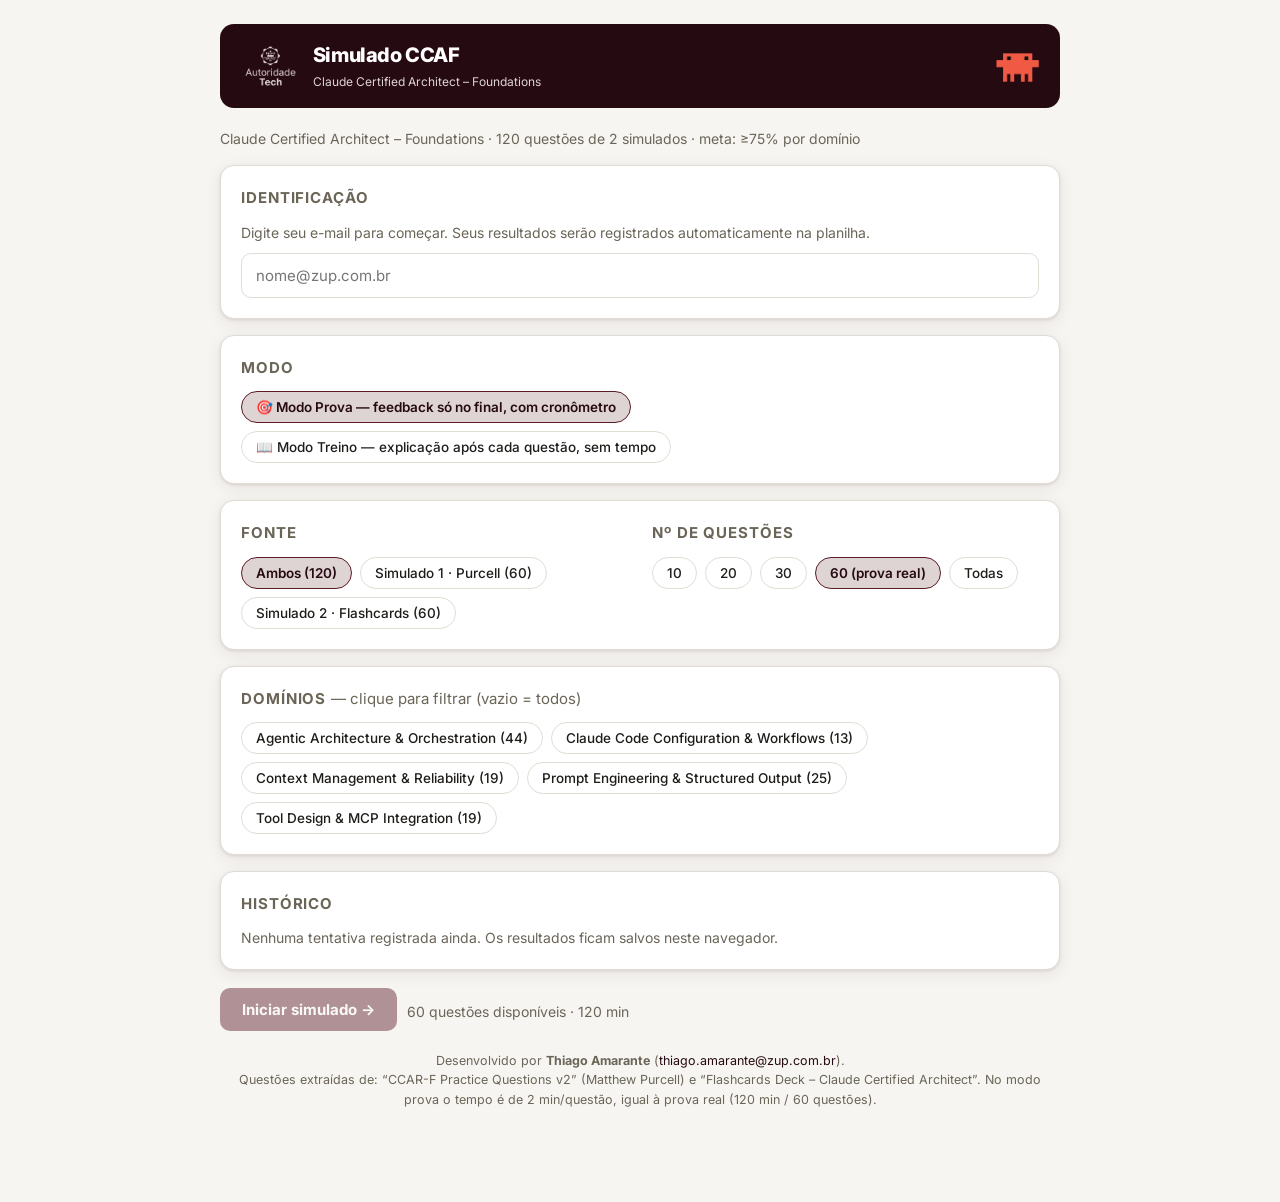
==== commit d5e220ce: "Add files via upload" ====
--- a/index.html
+++ b/index.html
@@ -5,6 +5,7 @@
   <meta charset="UTF-8">
   <title>Simulado CCAF</title>
   <meta name="viewport" content="width=device-width, initial-scale=1">
+  <link rel="icon" type="image/png" href="clawd.png">
   <link rel="preconnect" href="https://fonts.googleapis.com">
   <link href="https://fonts.googleapis.com/css2?family=Inter:wght@400;500;600;700;800&display=swap" rel="stylesheet">
   <style>
@@ -681,9 +682,14 @@
         <span class="sub" id="startInfo"></span>
       </div>
 
-      <p class="footer-note">Questões extraídas de: “CCAR-F Practice Questions v2” (Matthew Purcell) e “Flashcards Deck
-        – Claude Certified Architect”. No modo prova o tempo é de 2 min/questão, igual à prova real (120 min / 60
-        questões).</p>
+      <p class="footer-note">
+        Desenvolvido por <strong>Thiago Amarante</strong> (<a href="mailto:thiago.amarante@zup.com.br"
+          style="color:var(--accent-text);text-decoration:none;">thiago.amarante@zup.com.br</a>).<br>
+        Questões extraídas de: “CCAR-F Practice Questions v2” (Matthew Purcell) e “Flashcards Deck – Claude Certified
+        Architect”. No modo prova o tempo é de 2 min/questão, igual à prova real (120 min / 60 questões).
+      </p>
+
+
     </div>
 
     <div id="quiz" class="hidden">
@@ -739,7 +745,7 @@
   <script id="qdata"
     type="application/json">[{"source":"Simulado 1 (Purcell)","id":"S1-1.1","scenario":"Customer Support Resolution Agent","domain":"Agentic Architecture & Orchestration","type":"single","select":1,"question":"You are implementing the agent's core loop. Which control flow correctly determines when to keep executing tools and when to present the final response?","options":{"A":"Continue looping until the assistant’s text contains a completion phrase such as “I have resolved the issue”, then treat the message containing that phrase as the final response to present","B":"Inspect stop_reason on each response: while it is “ tool_use ”, run the requested tools and return the results; when it is “ end_turn ”, present the final response","C":"Cap the loop at a fixed maximum iteration count and treat reaching the cap as the signal that the response is complete","D":"Stop the loop whenever a response contains a text block, since the model only produces text once it has finished calling tools"},"correct":["B"],"explanation":"The agentic loop keys off stop_reason : “ tool_use ” means the model has requested tools and expects their results back; “ end_turn ” means it has finished reasoning and produced its answer. That signal is the designed termination mechanism. Why not the others: A parses natural language for a completion signal — a documented anti-pattern; C makes an arbitrary iteration cap the primary stopping mechanism when it should only be a safety valve; D fails because responses can contain both text and tool_use blocks mid-task.","translation":null},{"source":"Simulado 1 (Purcell)","id":"S1-1.2","scenario":"Customer Support Resolution Agent","domain":"Agentic Architecture & Orchestration","type":"single","select":1,"question":"The agent calls lookup_order and your code executes it successfully. How does the model actually receive the order data so it can reason about the next action?","options":{"A":"The MCP server holds the open connection and streams the result straight back into the model’s active context as soon as execution completes","B":"The result is attached to the tool’s definition, which the model re-reads on its next inference pass","C":"Nothing is required — the API executes tools and incorporates results automatically","D":"Your code appends a tool result block referencing the tool call’s ID and sends the updated message history back in the next request"},"correct":["D"],"explanation":"Tool execution is the harness's job: the loop appends the tool result to the conversation and re-invokes the model. That growing history is the only channel through which the model sees what tools returned. Why not the others: A and C describe automatic delivery mechanisms that do not exist — the API does not execute your tools or push results; B confuses static tool definitions with runtime results.","translation":null},{"source":"Simulado 1 (Purcell)","id":"S1-1.3","scenario":"Customer Support Resolution Agent","domain":"Agentic Architecture & Orchestration","type":"single","select":1,"question":"Company policy caps autonomous refunds at $500; larger refunds must go to a human. In testing, prompt instructions alone still let an occasional $650 refund through. What is the correct enforcement design?","options":{"A":"Implement a hook that intercepts outgoing process_refund calls, blocking any amount above $500 and redirecting to the escalate_to_human workflow","B":"Move the $500 limit to the top of the system prompt, restate it in every user turn, and bold the amount so the model cannot miss it","C":"Lower the sampling temperature to zero so the agent applies the refund policy deterministically","D":"Add the limit to the process_refund tool description and its input schema so the model sees it both during selection and when constructing the call"},"correct":["A"],"explanation":"Business rules with financial consequences need deterministic guarantees. A tool-call interception hook enforces the threshold in code — the violating call can never execute — while prompt-based approaches remain probabilistic. Why not the others: B and D improve the odds but retain a non-zero failure rate, which the scenario shows is unacceptable here; C makes token selection deterministic without making the policy binding — a compliance problem is not a sampling problem.","translation":null},{"source":"Simulado 1 (Purcell)","id":"S1-1.4","scenario":"Customer Support Resolution Agent","domain":"Agentic Architecture & Orchestration","type":"single","select":1,"question":"A customer writes one message containing three concerns: a refund for a damaged item, a shipping address change, and a missing loyalty credit. How should the agent handle this?","options":{"A":"Resolve the refund first since it was raised first, then ask the customer whether they would like help with the remaining items","B":"Escalate to a human agent, since resolving several issues in one autonomous session risks partially completed work if any single item fails midway","C":"Decompose the message into three distinct items, investigate each against the shared customer context, then respond with one unified resolution","D":"Ask the customer which issue matters most and resolve only that one in this session"},"correct":["C"],"explanation":"Multi-concern decomposition is the designed pattern: split the request into distinct items, investigate each against shared context, and respond once with a complete resolution — protecting first-contact resolution. Why not the others: A and D defer concerns the customer already stated, adding turns and harming FCR; B escalates work that is well within capability — partial-failure handling is the agent’s job, not a reason to avoid it.","translation":null},{"source":"Simulado 1 (Purcell)","id":"S1-1.5","scenario":"Customer Support Resolution Agent","domain":"Agentic Architecture & Orchestration","type":"single","select":1,"question":"The agent must escalate a complex billing dispute mid-process. The human agents receiving escalations do not have access to the conversation transcript. What should the escalation include?","options":{"A":"The customer’s identity and issue category only, so the receiving human forms an independent view of the dispute without anchoring on the agent’s prior analysis","B":"A structured handoff summary: customer ID, the root cause analysis so far, relevant amounts and order numbers, and the agent's recommended action","C":"A conversation sentiment summary and an urgency rating, so the human can prioritize the case appropriately","D":"The complete raw tool results from the session, so the human has every piece of evidence the agent gathered"},"correct":["B"],"explanation":"Structured handoff protocols exist precisely because the receiving human lacks the transcript: the summary transfers the case state — identity, findings, figures, and a recommendation — so the customer never has to start over. Why not the others: A discards the completed investigation in the name of fresh eyes and forces the customer to start over; C conveys mood and priority, not case state; D transfers unprocessed noise and leaves the analysis to be redone.","translation":null},{"source":"Simulado 1 (Purcell)","id":"S1-1.6","scenario":"Customer Support Resolution Agent","domain":"Tool Design & MCP Integration","type":"single","select":1,"question":"When process_refund fails for any reason, it currently returns the string “Operation failed.” The agent responds by retrying policy-blocked refunds and giving up on temporary outages — the opposite of correct. What is the fix?","options":{"A":"Add a system prompt rule to retry any failed tool call twice with exponential backoff before escalating","B":"Catch failures inside the harness and retry them there, so the agent only ever sees successful results","C":"Log every failure with its category and cause to the decision store so recovery behavior can be analyzed and tuned from the analytics later","D":"Return structured error metadata: an errorCategory (transient / validation / business), an isRetryable boolean, and a short description"},"correct":["D"],"explanation":"Uniform error strings deny the agent the information recovery decisions require. Structured metadata — category, retryability, description — lets it retry transient failures, explain business refusals, and stop wasting attempts on non-retryable errors. Why not the others: A hard-codes one recovery strategy for error types that need different ones; B hides business refusals the agent must explain to the customer — and retrying them is wrong anyway; C improves observability without giving the agent any signal at decision time.","translation":null},{"source":"Simulado 1 (Purcell)","id":"S1-1.7","scenario":"Customer Support Resolution Agent","domain":"Tool Design & MCP Integration","type":"single","select":1,"question":"A refund request violates the returns window policy. The tool rejects it. Which error response enables the agent to handle this correctly with the customer?","options":{"A":"errorCategory : “business”, retriable: false , plus a customer-friendly explanation of the policy","B":"errorCategory : “validation”, prompting the agent to correct the request parameters and try again","C":"A success result with an empty refund object, letting the agent infer from the missing data that no refund was issued","D":"The policy engine’s full rejection payload, including internal rule identifiers, so no information is lost"},"correct":["A"],"explanation":"Policy violations are business errors: non-retryable by definition, and best paired with an explanation the agent can relay. The retriable: false flag prevents wasted attempts; the friendly description powers the customer conversation. Why not the others: B mislabels a policy refusal as a fixable input problem, inviting futile reformulation of a request that policy will always reject; C is silent error suppression — an anti-pattern that turns failure into misinformation; D exposes internals the agent cannot use and should not repeat.","translation":null},{"source":"Simulado 1 (Purcell)","id":"S1-1.8","scenario":"Customer Support Resolution Agent","domain":"Tool Design & MCP Integration","type":"multi","select":2,"question":"The agent frequently confuses get_customer and lookup_order ; both currently carry one-line descriptions. Which TWO description changes most directly fix the misrouting? (Select TWO.)","options":{"A":"Merge the two tools into a single customer_lookup tool that takes a mode parameter, so the model never has to choose between them","B":"Document each tool's expected input formats and add example queries it should handle","C":"Move the selection guidance into the system prompt instead, keeping the tool descriptions minimal","D":"Add boundary language — e.g., “use lookup_order when an order number is present; use get_customer to verify identity”","E":"Reorder the tool list so the most frequently needed tool appears first, since models weight earlier tools more heavily"},"correct":["B","D"],"explanation":"Descriptions are the primary selection mechanism. Input formats plus example queries show each tool's territory; explicit boundary language resolves precisely the overlap causing the misrouting. Why not the others: A trades a visible selection problem for a hidden mode-selection problem inside one overloaded tool; C moves the signal away from where selection happens — descriptions are what the model reads at selection time; E relies on ordering effects that are not a dependable selection mechanism.","translation":null},{"source":"Simulado 1 (Purcell)","id":"S1-1.9","scenario":"Customer Support Resolution Agent","domain":"Context Management & Reliability","type":"single","select":1,"question":"A customer's first message is: “I want to speak to a human. Do not try to fix this yourself.” The issue looks like a routine replacement the agent could resolve. What should the agent do?","options":{"A":"Attempt resolution first, escalating only if the attempt fails","B":"Run sentiment analysis and escalate only if frustration exceeds a threshold","C":"Escalate immediately, honoring the explicit request without first attempting investigation","D":"Acknowledge the request, but first gather the order details so the human receives a complete handoff package"},"correct":["C"],"explanation":"Explicit customer demands for a human are a first-class escalation trigger, honored immediately. Overriding a stated preference to demonstrate capability damages trust regardless of how resolvable the issue looks. Why not the others: A and D both continue working a case the customer explicitly closed to the agent — even investigation “for the handoff” overrides the instruction; B substitutes an unreliable proxy (sentiment) for a signal that could not be clearer — the customer already said the words.","translation":null},{"source":"Simulado 1 (Purcell)","id":"S1-1.10","scenario":"Customer Support Resolution Agent","domain":"Context Management & Reliability","type":"multi","select":2,"question":"In long multi-issue sessions, the agent's later responses misquote refund amounts and order numbers because earlier details were condensed into vague summaries, while each lookup_order result dumps 40+ fields into context. Which TWO changes address this? (Select TWO.)","options":{"A":"Extract transactional facts — amounts, dates, order numbers — into a persistent case-facts block outside the summarized history","B":"Increase max_tokens on each request so the model has room to restate all case details in every response","C":"Summarize after every turn rather than only at the context threshold, so the summaries stay continuously fresh","D":"Trim each tool result to only the fields relevant to the current issue before it enters context","E":"Instruct the model to quote amounts and order numbers only from the most recent summary, never from earlier raw history"},"correct":["A","D"],"explanation":"The paired fix: protect precise transactional facts from lossy summarization by persisting them in a dedicated block, and stop the bloat at its source by trimming verbose tool outputs to relevant fields before they accumulate. Why not the others: B lengthens outputs without protecting what enters context; C compresses more often — intensifying the exact failure mode; E anchors the agent to the lossy summaries that caused the misquotes. Scenario 2: Code Generation with Claude Code","translation":null},{"source":"Simulado 1 (Purcell)","id":"S1-2.1","scenario":"Code Generation with Claude Code","domain":"Claude Code Configuration & Workflows","type":"single","select":1,"question":"You have a personal /scratch-notes slash command you use constantly, but it reflects your own workflow and should not appear for teammates when they pull the repository. Where does the command file belong?","options":{"A":"In .claude/commands/ in the repository, with a naming prefix so teammates know to ignore it","B":"In the root CLAUDE.md under a # Commands heading","C":"In ~/.claude/commands/ in your home directory","D":"In .claude/rules/ with a paths glob matching your username"},"correct":["C"],"explanation":"Command scoping mirrors intent: ~/.claude/commands/ holds personal commands visible only to you, while .claude/commands/ in the repo is shared with everyone via version control. A personal workflow tool belongs in the former. Why not the others: A still ships the command to every clone — a naming convention does not scope visibility; B is project context, not a command definition mechanism; D misuses path-scoped rules, which condition on edited file paths, not identity.","translation":null},{"source":"Simulado 1 (Purcell)","id":"S1-2.2","scenario":"Code Generation with Claude Code","domain":"Claude Code Configuration & Workflows","type":"single","select":1,"question":"Your /analyze-architecture skill produces thousands of lines of exploration output that pollute the main conversation, crowding out the task you actually wanted help with. Which SKILL.md frontmatter option fixes this?","options":{"A":"argument-hint , so invocations are scoped to a narrower analysis target that produces less output","B":"context: fork , which runs the skill in an isolated sub-agent context and returns only its result","C":"allowed-tools , restricting the skill to read-only operations so it generates less output","D":"paths, so the skill loads only for architecture files and skips the rest of the tree"},"correct":["B"],"explanation":"context: fork exists for exactly this: verbose or exploratory skills run in their own isolated context, and the main session receives the distilled result rather than the full exploration transcript. Why not the others: A and D narrow what the skill examines, not where its output accumulates; C governs which tools the skill may use — read-only exploration is exactly what is flooding the context.","translation":null},{"source":"Simulado 1 (Purcell)","id":"S1-2.3","scenario":"Code Generation with Claude Code","domain":"Claude Code Configuration & Workflows","type":"single","select":1,"question":"You are writing a /scaffold-component skill that generates boilerplate files. You want a guarantee it can create files but can never run shell commands, no matter what its instructions are asked to do. How do you enforce this?","options":{"A":"State “never run Bash ” prominently in the SKILL.md instructions","B":"Add a pre-execution validation hook that scans the skill’s rendered instructions for shell commands before every run","C":"Run the skill only in plan mode, where commands are proposed but not executed","D":"Set allowed-tools in the SKILL.md frontmatter to the file-write tools the skill needs, omitting Bash"},"correct":["D"],"explanation":"allowed-tools is the enforcement mechanism: frontmatter-declared tool restrictions bound what the skill can invoke during execution — a configuration guarantee rather than an instruction the model might not follow. Why not the others: A is prompt-level guidance with a non-zero failure rate; B inspects instructions when the risk is what the skill invokes at runtime; C changes the execution workflow but is not a per-skill tool restriction.","translation":null},{"source":"Simulado 1 (Purcell)","id":"S1-2.4","scenario":"Code Generation with Claude Code","domain":"Claude Code Configuration & Workflows","type":"single","select":1,"question":"A new teammate's Claude Code sessions ignore the team's coding standards. You discover the standards live in your own ~/.claude/CLAUDE.md . What is the correct fix, and how do you verify it?","options":{"A":"Move the standards into the project-level CLAUDE.md checked into the repository, and use the /memory command to verify what a session loaded","B":"Have the teammate copy your ~/.claude/CLAUDE.md into their own home directory on their machine, then verify with /memory that the file loaded","C":"Add the standards to .claude/settings.json, which is checked in and applied to every teammate’s sessions","D":"Publish the standards as a /standards slash command teammates run at the start of each session"},"correct":["A"],"explanation":"User-level configuration applies only to that user — it never travels via version control. Team standards belong at project level, and /memory is the diagnostic that shows exactly which memory files a session loaded. Why not the others: B works once, then drifts with every future edit — hand-copied configuration is unshared configuration; C misuses settings.json, which carries permissions and tool settings, not standards prose; D makes always-relevant standards opt-in and forgettable.","translation":null},{"source":"Simulado 1 (Purcell)","id":"S1-2.5","scenario":"Code Generation with Claude Code","domain":"Claude Code Configuration & Workflows","type":"single","select":1,"question":"The project's CLAUDE.md has grown to 2,000 lines covering testing, API conventions, deployment, and styling; sessions load it all regardless of task. What is the recommended reorganization?","options":{"A":"Trim the file to a concise 200-line summary of the most important conventions and rely on the model to infer the details","B":"Move everything to each developer's user-level CLAUDE.md","C":"Split it into topic-specific files in .claude/rules/ (e.g., testing.md , api-conventions.md , deployment.md ), path-scoped where relevant","D":"Convert the entire file into a set of slash commands that developers run manually when a topic becomes relevant"},"correct":["C"],"explanation":"The .claude/rules/ directory is the modular alternative to a monolithic CLAUDE.md : focused topic files, with YAML path scoping where rules should load only for matching files — less irrelevant context, easier maintenance. Why not the others: A discards the specifics that make conventions enforceable; B unshares team configuration and guarantees divergence; D makes always-relevant standards opt-in and forgettable.","translation":null},{"source":"Simulado 1 (Purcell)","id":"S1-2.6","scenario":"Code Generation with Claude Code","domain":"Agentic Architecture & Orchestration","type":"single","select":1,"question":"Yesterday you ran a long investigation into a memory leak in a session you named leak-hunt . Today you want to continue exactly where that investigation left off. What do you run?","options":{"A":"claude --continue , which reopens the most recent session in the current directory","B":"claude --resume leak-hunt , resuming the named session with its context","C":"claude -p “continue the leak investigation”","D":"A new session in the same directory, relying on CLAUDE.md to restore the investigation’s context"},"correct":["B"],"explanation":"Named session resumption is the mechanism for continuing specific prior work: --resume <session-name> restores that conversation's context so the investigation picks up where it stopped. Why not the others: A reopens whichever session is most recent — only the investigation if nothing else has run since; C starts a fresh non-interactive run with no memory of yesterday; D restores project conventions, not the investigation’s discovered context.","translation":null},{"source":"Simulado 1 (Purcell)","id":"S1-2.7","scenario":"Code Generation with Claude Code","domain":"Agentic Architecture & Orchestration","type":"single","select":1,"question":"You have completed a thorough analysis of a module and now want to compare two competing refactoring strategies — developing each independently from that same analysis baseline without the explorations contaminating each other. Which capability fits?","options":{"A":"Run both strategies sequentially in the same session, asking Claude to forget the first before starting the second","B":"Open two brand-new sessions and paste the analysis conclusions into each as the first message","C":"Use /compact between the two strategies","D":"Use fork_session to create two independent branches from the shared analysis baseline"},"correct":["D"],"explanation":"fork_session exists for divergent exploration: both branches inherit the completed analysis, then evolve independently — clean comparison without re-paying the analysis cost or cross-contaminating approaches. Why not the others: A is impossible — context cannot be selectively forgotten on request; B approximates the baseline with a lossy manual summary and sets it up twice — forking carries the full analysis into both branches; C compresses context within one session, it does not branch it.","translation":null},{"source":"Simulado 1 (Purcell)","id":"S1-2.8","scenario":"Code Generation with Claude Code","domain":"Agentic Architecture & Orchestration","type":"single","select":1,"question":"You want to resume last week's refactoring session, but since then the team has merged substantial changes across the files it analyzed, so most of its tool results now describe code that no longer exists. What is the reliable approach?","options":{"A":"Start a new session seeded with a structured summary of the prior conclusions, since the stale tool results make resumption unreliable","B":"Resume the session as-is; Claude automatically detects file changes","C":"Resume the session and run /compact first, so the stale tool results are compressed before any new work begins","D":"Resume the session and ask Claude to re-read each changed file, correcting its stale understanding incrementally as it goes"},"correct":["A"],"explanation":"The resumption tradeoff: resume when prior context is mostly valid; start fresh with an injected summary when tool results have gone stale. Heavily changed files put this squarely in the second case — keep the conclusions, discard the outdated evidence. Why not the others: B assumes an automatic re-verification that does not happen — stale results sit in context as if true; C compresses the stale evidence, but a compacted falsehood is still false; D leaves contradictory old and new file states in one context and invites the model to blend them — workable for minor drift, not substantial change.","translation":null},{"source":"Simulado 1 (Purcell)","id":"S1-2.9","scenario":"Code Generation with Claude Code","domain":"Context Management & Reliability","type":"single","select":1,"question":"Mid-way through an extended exploration session, context is filling with verbose discovery output and responses are noticeably degrading, but you are not ready to end the session. Which built-in command helps immediately?","options":{"A":"/memory , which reloads the memory files into the session and refreshes context","B":"/rewind , which rolls the session back to a checkpoint before the verbose exploration began","C":"/compact , which compacts the conversation into a summary so the session can continue","D":"/rules , which reloads the rule files"},"correct":["C"],"explanation":"/compact is the in-session relief valve for exactly this situation: it compacts accumulated context — typically bloated with verbose discovery output — so an extended session can continue without degradation. Why not the others: A manages memory files — diagnostic and loading, not cleanup; B discards the discoveries made since that point along with the noise; D does not address conversation bloat.","translation":null},{"source":"Simulado 1 (Purcell)","id":"S1-2.10","scenario":"Code Generation with Claude Code","domain":"Context Management & Reliability","type":"multi","select":2,"question":"During multi-hour codebase exploration sessions, the agent starts answering from “typical patterns” instead of the specific classes it discovered earlier. Which TWO practices counteract this context degradation? (Select TWO.)","options":{"A":"Switch to a model with a larger context window and continue accumulating","B":"Maintain a scratchpad file recording key findings as they are discovered, and have the agent reference it for subsequent questions","C":"Periodically paste the full list of discovered classes and their relationships back into the conversation to refresh them","D":"Add a system prompt instruction to always answer from discovered code rather than general knowledge","E":"Delegate verbose investigation to subagents that return summaries, keeping the main session’s context for coordination"},"correct":["B","E"],"explanation":"Both practices manage what occupies the context: a scratchpad persists precise findings outside the degrading conversation, and subagent delegation keeps verbose exploration out of the main window entirely, returning only distilled summaries. Why not the others: A postpones the same degradation at higher cost; C re-adds bulk to an already saturated context instead of externalizing it; D instructs the behavior without restoring the degraded signal the instruction depends on. Scenario 3: Multi-Agent Research System","translation":null},{"source":"Simulado 1 (Purcell)","id":"S1-3.1","scenario":"Multi-Agent Research System","domain":"Agentic Architecture & Orchestration","type":"single","select":1,"question":"Your coordinator's system prompt tells it to delegate research to subagents, but at runtime it never spawns any — it attempts all the research itself. Its configuration restricts it to research-planning tools. What is the most likely cause?","options":{"A":"The coordinator’s model tier lacks the reasoning depth that multi-agent delegation requires","B":"The subagents’ AgentDefinition descriptions are too vague for the coordinator to match tasks against them","C":"The system prompt describes delegation in general terms but never names the specific subagents to use","D":"The coordinator's allowedTools does not include “ Task ”"},"correct":["D"],"explanation":"Subagent spawning happens through the Task tool. A coordinator whose allowedTools omits “ Task ” has no mechanism to delegate, no matter how clearly its prompt describes the intention — capability configuration trumps instruction. Why not the others: A, B, and C look for the failure in capability, matching, or prompt specificity — but with no Task tool available, delegation is impossible no matter how well those are tuned.","translation":null},{"source":"Simulado 1 (Purcell)","id":"S1-3.2","scenario":"Multi-Agent Research System","domain":"Agentic Architecture & Orchestration","type":"single","select":1,"question":"The web search subagent gathers excellent findings, but the synthesis subagent's reports are generic and reference none of them. The coordinator invokes synthesis with the prompt “Synthesize the research findings.” What is wrong?","options":{"A":"The synthesis agent's model needs extended thinking enabled","B":"Subagents do not inherit the coordinator’s conversation history — the findings must be passed explicitly in the synthesis prompt","C":"The synthesis agent needs web search tools to gather its own findings","D":"The synthesis subagent’s output schema is too loose, allowing it to produce generic prose instead of sections grounded in the findings"},"correct":["B"],"explanation":"Subagent context isolation is the rule: each subagent sees only what its prompt contains. “The research findings” refers to material the synthesis agent has never seen — the coordinator must pass the findings explicitly. Why not the others: A adds reasoning capacity over an empty input; C duplicates the search agent’s role instead of fixing the handoff; D constrains the shape of the output when the problem is an empty input.","translation":null},{"source":"Simulado 1 (Purcell)","id":"S1-3.3","scenario":"Multi-Agent Research System","domain":"Agentic Architecture & Orchestration","type":"single","select":1,"question":"The coordinator currently invokes the web search subagent, waits for completion, then invokes the document analysis subagent — doubling research latency even though the two tasks are independent. How do you run them in parallel?","options":{"A":"Have the coordinator emit both Task tool calls in a single response","B":"Enable streaming on both subagent invocations so their outputs interleave as they are produced","C":"Move both subagents to a faster model tier, cutting each task’s individual latency","D":"Have the search subagent spawn the document analysis subagent itself once its own work completes"},"correct":["A"],"explanation":"Parallel spawning is achieved by emitting multiple Task tool calls in one coordinator response rather than across separate turns — independent workstreams then execute concurrently. Why not the others: B changes delivery, not scheduling; C shortens each task but still runs them end to end; D re-creates the sequential dependency one level down — the second Task still waits for the first.","translation":null},{"source":"Simulado 1 (Purcell)","id":"S1-3.4","scenario":"Multi-Agent Research System","domain":"Agentic Architecture & Orchestration","type":"single","select":1,"question":"Your coordinator gives subagents rigid step-by-step procedures (“run these exact five queries in this order”). Subagents fail whenever a topic doesn't fit the script. How should coordinator prompts be designed instead?","options":{"A":"Make the procedures longer, covering more contingencies explicitly","B":"Give subagents the research goal only, omitting quality criteria so nothing unnecessarily constrains the approach they take","C":"Specify research goals and quality criteria — what a complete answer looks like — and let the subagent adapt its approach","D":"Route off-script topics back to the coordinator, which issues a revised procedure for each one"},"correct":["C"],"explanation":"Goal-and-criteria prompts preserve subagent adaptability: the coordinator defines success, the subagent chooses the path — which is why the agent (not a fixed script) is there at all. Why not the others: A is an arms race against topic variety that scripts always lose; B removes the definition of success along with the script; D turns every novel topic into a coordinator round trip — the adaptability belongs in the subagent.","translation":null},{"source":"Simulado 1 (Purcell)","id":"S1-3.5","scenario":"Multi-Agent Research System","domain":"Agentic Architecture & Orchestration","type":"single","select":1,"question":"Completed reports are coherent but shallow on some subtopics. You want the system to notice and repair its own coverage gaps before finalizing. Which orchestration pattern achieves this?","options":{"A":"Add a final review subagent that scores each report’s quality and appends its assessment and identified weaknesses to the output","B":"An iterative loop: evaluate the synthesis for coverage gaps, re-delegate targeted research, and re-synthesize until coverage is sufficient","C":"Ask the report generation agent to pad thin sections with general knowledge","D":"Always run every subagent exactly twice regardless of output quality"},"correct":["B"],"explanation":"Iterative refinement closes the quality loop: evaluate coverage, dispatch targeted follow-up research where gaps exist, re-synthesize — repeating until the report meets criteria rather than hoping the first pass suffices. Why not the others: A measures the defect and ships it anyway — detection without a repair loop changes nothing; C fills gaps with uncited generalities — the opposite of a cited research product; D doubles cost blindly with no gap detection to aim the second pass.","translation":null},{"source":"Simulado 1 (Purcell)","id":"S1-3.6","scenario":"Multi-Agent Research System","domain":"Tool Design & MCP Integration","type":"single","select":1,"question":"Every subagent currently receives the full 18-tool catalog. Logs show the synthesis agent attempting web searches and the search agent trying document parsing — with frequent wrong-tool selections everywhere. What is the correct redesign?","options":{"A":"Add a routing tool the agents call first, which returns the name of the correct tool to use","B":"Group the catalog by category, adding a category header to each tool’s description","C":"Write longer system prompts warning each agent about the tools it should ignore","D":"Scope each subagent’s tool set to its role — a handful of relevant tools each"},"correct":["D"],"explanation":"Tool distribution is an architectural control: agents choose more reliably among 4–5 role-relevant tools than among 18, and tools outside an agent's specialization are misused precisely because they are available. Why not the others: A adds a selection step to solve a selection problem — and the router itself must now be chosen correctly; B reorganizes the same oversized inventory; C asks prompts to fight an inventory problem configuration should fix.","translation":null},{"source":"Simulado 1 (Purcell)","id":"S1-3.7","scenario":"Multi-Agent Research System","domain":"Tool Design & MCP Integration","type":"single","select":1,"question":"Subagents burn many tool calls just discovering what data exists — listing available document collections, probing for issue summaries, checking what schemas are present — before real work begins. Which MCP capability reduces this?","options":{"A":"Expose content catalogs (document hierarchies, issue summaries, schema listings) as MCP resources","B":"Increase the tool-call budget so exploration is affordable","C":"Hard-code the current data inventory into every system prompt","D":"Add a describe_available_data tool that every agent calls once at startup to fetch the current inventory"},"correct":["A"],"explanation":"MCP resources exist for exactly this: exposing catalogs of available content so agents start informed. Discovery becomes a lookup instead of a spelunking expedition of exploratory calls. Why not the others: B pays for the inefficiency rather than removing it; C goes stale the moment the data changes; D rebuilds the same capability as a bespoke tool — resources are the protocol’s designed primitive for exposing content catalogs.","translation":null},{"source":"Simulado 1 (Purcell)","id":"S1-3.8","scenario":"Multi-Agent Research System","domain":"Context Management & Reliability","type":"single","select":1,"question":"Final reports state findings but cite nothing. Investigation shows each summarization step compresses source attribution away, so by synthesis time nobody knows which claim came from where. What is the structural fix?","options":{"A":"Have the report generator add plausible citations at the end","B":"Instruct each summarizer to append a bibliography of every source it consulted to the end of its summary output","C":"Require subagents to output structured claim-source mappings that every downstream agent preserves through synthesis","D":"Reduce the number of summarization steps to one"},"correct":["C"],"explanation":"Provenance survives only if it is structural: claim-source mappings travel as data through every hop, so synthesis merges attributed claims instead of anonymous assertions. Attribution is preserved, never reconstructed. Why not the others: A invents citations — worse than none in a research product; B lists what was read without binding sources to claims — attribution still cannot be reconstructed; D reduces compression events but the remaining one still strips attribution.","translation":null},{"source":"Simulado 1 (Purcell)","id":"S1-3.9","scenario":"Multi-Agent Research System","domain":"Context Management & Reliability","type":"multi","select":2,"question":"Two credible sources report different figures for the same market's size, and one subagent's summary simply picked the larger number. Which TWO practices produce correct handling of conflicting source data? (Select TWO.)","options":{"A":"Annotate the conflict explicitly — both values with their sources — and let the coordinator reconcile before synthesis","B":"Average the two figures into a single compromise value","C":"Always adopt the more recent source and discard the other","D":"Require publication or data-collection dates in subagents’ structured outputs","E":"Have the subagent rank the two sources by credibility and report only the figure from the higher-ranked source"},"correct":["A","D"],"explanation":"Conflicts are information: preserve both values with attribution and surface the disagreement for deliberate reconciliation — and carry dates in structured output, since “conflicting” figures often just measure different moments. Why not the others: B invents a number no source reported; C automates a reconciliation that needs judgment — recency is context, not an override rule; E performs the same silent selection with a credibility veneer — the conflict itself is the information to surface.","translation":null},{"source":"Simulado 1 (Purcell)","id":"S1-3.10","scenario":"Multi-Agent Research System","domain":"Context Management & Reliability","type":"multi","select":2,"question":"You are designing how the web search subagent behaves when its searches fail or return nothing. Which TWO behaviors are correct? (Select TWO.)","options":{"A":"On any failure, halt the workflow and surface the error to the operator, since partial research risks a misleading report","B":"Attempt local recovery for transient failures, and propagate unresolvable errors to the coordinator with any partial results","C":"Return empty results marked as success when a search fails, so downstream agents degrade gracefully instead of halting","D":"Standardize all failures to a single “search unavailable” status so the coordinator’s error handling stays simple","E":"Distinguish access failures (timeouts, service errors) from valid empty results (successful queries with no matches)"},"correct":["B","E"],"explanation":"Resilient error propagation is layered and honest: handle locally what is locally fixable, escalate the rest with context the coordinator can act on, and never conflate “the search broke” with “the search found nothing.” Why not the others: A makes any single failure fatal when partial-result strategies exist; C is silent suppression — failure dressed as fact; D simplifies away the very context recovery decisions need. Scenario 4: Developer Productivity with Claude","translation":null},{"source":"Simulado 1 (Purcell)","id":"S1-4.1","scenario":"Developer Productivity with Claude","domain":"Tool Design & MCP Integration","type":"multi","select":2,"question":"The agent must (a) locate every file matching the test naming convention anywhere in the repo, and (b) find every place the string “ PaymentDeclinedError ” appears in code. Which TWO tool selections are correct? (Select TWO.)","options":{"A":"Glob with a pattern like **/*.test.tsx for the test files","B":"Grep with a filename pattern to find the test files","C":"Grep for “ PaymentDeclinedError ” in file contents","D":"Glob for “ PaymentDeclinedError ” across file contents","E":"Bash running grep -r for both tasks, since shell tools cover paths and contents alike"},"correct":["A","C"],"explanation":"The division of labor is clean: Glob matches file paths against patterns (names, extensions, directories); Grep searches file contents for patterns (identifiers, error strings, imports). Each task maps to exactly one of them. Why not the others: B and D swap the tools into each other’s territory; E works mechanically but bypasses the purpose-built tools whose structured output the agent consumes — and expresses the path-pattern match poorly.","translation":null},{"source":"Simulado 1 (Purcell)","id":"S1-4.2","scenario":"Developer Productivity with Claude","domain":"Tool Design & MCP Integration","type":"single","select":1,"question":"The agent attempts an Edit on a legacy file and fails: the anchor text it targeted appears in six places, so the unique-match requirement cannot be satisfied. What is the standard fallback?","options":{"A":"Delete five of the six occurrences so the match becomes unique","B":"Run the Edit with a replace-all option so all six occurrences are updated together","C":"Switch to Bash and modify the file with sed","D":"Use Read to load the full file, then Write the complete modified content"},"correct":["D"],"explanation":"Edit depends on unique text matching; when a file's repetitive structure defeats that, Read + Write performs the modification reliably on the whole file. It is the documented fallback for exactly this failure. Why not the others: A mutilates code to satisfy the tool; B changes all six sites when only one should change; C swaps a controlled file operation for fragile stream editing.","translation":null},{"source":"Simulado 1 (Purcell)","id":"S1-4.3","scenario":"Developer Productivity with Claude","domain":"Tool Design & MCP Integration","type":"single","select":1,"question":"Asked how the billing module works, the agent Reads dozens of files upfront and exhausts its context before answering. What is the correct exploration strategy for building codebase understanding?","options":{"A":"Read files in alphabetical order and stop at the context limit","B":"Work incrementally: Grep to find entry points, then Read selectively to trace flows from those anchors","C":"Read the module’s entry-point file in full and answer from that single file’s contents","D":"Read only the README and inline docstrings, reasoning from the documentation rather than the implementation"},"correct":["B"],"explanation":"Incremental exploration is the pattern: search first to find where the relevant code lives, then read narrowly along the traced paths. Context is spent on the files that matter rather than on everything alphabetically prior to them. Why not the others: A spends the budget by filename accident; C stops at the front door — billing logic rarely lives in one file; D trusts documentation to describe code accurately — in a legacy system, a famous last assumption.","translation":null},{"source":"Simulado 1 (Purcell)","id":"S1-4.4","scenario":"Developer Productivity with Claude","domain":"Tool Design & MCP Integration","type":"single","select":1,"question":"The team shares a GitHub MCP server that needs an auth token, and you also run a personal, experimental MCP server you don't want to impose on anyone. How should these be configured?","options":{"A":"The shared server in project-scoped .mcp.json with env-var expansion ( ${GITHUB_TOKEN} ) keeping the secret out; the personal one in ~/.claude.json","B":"Both servers in .mcp.json , with the token pasted in so teammates don't have to set variables","C":"Both servers in ~/.claude.json , with the shared server’s full setup and token handling documented in the team wiki for everyone to replicate","D":"The shared server in CLAUDE.md and the personal one in .claude/commands/"},"correct":["A"],"explanation":"Scoping follows audience: project .mcp.json distributes team tooling via version control, with ${VAR} expansion keeping credentials out of the repo; ~/.claude.json holds personal and experimental servers that stay yours. Why not the others: B commits a live secret to version control; C makes shared infrastructure a manual wiki chore that drifts; D puts server configuration in files that don't configure servers.","translation":null},{"source":"Simulado 1 (Purcell)","id":"S1-4.5","scenario":"Developer Productivity with Claude","domain":"Claude Code Configuration & Workflows","type":"single","select":1,"question":"Two tasks arrive: fixing an off-by-one bug in one function with a clear stack trace, and migrating the codebase's HTTP library — touching 45+ files with several viable approaches. How should plan mode and direct execution be assigned?","options":{"A":"Plan mode for both, since reviewing a plan before execution reduces risk on any change","B":"Direct execution for both, since plan mode adds a review step without changing anything about what ultimately gets written","C":"Direct execution for the well-scoped single-file bug fix; plan mode for the 45-file migration with several viable approaches","D":"Plan mode for the bug fix and direct execution for the migration"},"correct":["C"],"explanation":"The assignment rule: direct execution for simple, well-scoped changes; plan mode where scale, architectural implications, or competing approaches make design-before-commitment valuable — like a 45-file migration. Why not the others: A taxes a trivial fix with ceremony; B invites costly rework by executing a large migration unplanned; D inverts the rule on both tasks.","translation":null},{"source":"Simulado 1 (Purcell)","id":"S1-4.6","scenario":"Developer Productivity with Claude","domain":"Claude Code Configuration & Workflows","type":"single","select":1,"question":"Developers keep invoking your /generate-fixture skill bare, without the entity type and record count it needs, then get confused by the results. Which frontmatter option addresses this?","options":{"A":"context: fork , isolating the confusion in a subagent","B":"allowed-tools , restricting what the skill can touch","C":"A more detailed description block documenting the required parameters and their defaults","D":"argument-hint , which prompts for the required parameters when the skill is invoked bare"},"correct":["D"],"explanation":"argument-hint is the frontmatter mechanism for exactly this: skills that need parameters can prompt for them on bare invocation instead of running underspecified. Why not the others: A isolates output, not input requirements; B constrains tools, not arguments; C documents the parameters for whoever reads the docs — the invocation still runs bare.","translation":null},{"source":"Simulado 1 (Purcell)","id":"S1-4.7","scenario":"Developer Productivity with Claude","domain":"Claude Code Configuration & Workflows","type":"single","select":1,"question":"You must decide where two things live: (1) the team's universal coding standards that should shape every session, and (2) a multi-step release-notes workflow used a few times per month. What is the correct placement?","options":{"A":"Both as skills in .claude/skills/, so each loads only when its context is relevant to the session at hand","B":"Standards in CLAUDE.md , always loaded; the release-notes workflow as a skill in .claude/skills/ , invoked on demand","C":"Both in CLAUDE.md so nothing is ever missed","D":"Standards as a skill; the release workflow in CLAUDE.md"},"correct":["B"],"explanation":"The dividing line: CLAUDE.md for universal, always-relevant standards; skills for on-demand, task-specific workflows. Each mechanism carries the load it was designed for. Why not the others: A makes universal standards opt-in — sessions that never invoke the skill never see them; C loads a monthly workflow into every session’s context forever; D inverts both placements.","translation":null},{"source":"Simulado 1 (Purcell)","id":"S1-4.8","scenario":"Developer Productivity with Claude","domain":"Agentic Architecture & Orchestration","type":"single","select":1,"question":"The task is open-ended: “add comprehensive tests to this legacy codebase.” Nobody knows yet where the risk concentrates or what depends on what. Which decomposition approach fits?","options":{"A":"First map the codebase structure, identify high-impact areas, then create a prioritized plan that adapts as surprises emerge","B":"Write tests file-by-file in directory order, guaranteeing complete coverage by the end","C":"Generate the full test suite in one comprehensive request so coverage decisions are made with the whole codebase in view","D":"Prioritize the code with the most recent commits, since active code is where regressions surface"},"correct":["A"],"explanation":"Open-ended tasks call for adaptive decomposition: understand the terrain, prioritize by impact, and let the plan evolve with what each step reveals — the opposite of a fixed pipeline chosen before anything is known. Why not the others: B spends effort by directory-listing order rather than risk; C asks one pass to do what requires discovery; D uses recency as a proxy for importance — legacy risk often lives in old, untouched code.","translation":null},{"source":"Simulado 1 (Purcell)","id":"S1-4.9","scenario":"Developer Productivity with Claude","domain":"Agentic Architecture & Orchestration","type":"single","select":1,"question":"You are choosing decomposition strategies for two workflows: a code review that always checks the same five aspects, and a production-incident investigation whose next step depends on what each finding reveals. Which pairing is right?","options":{"A":"Dynamic decomposition for both — adaptive plans subsume fixed ones, so the flexibility costs nothing in practice","B":"Prompt chaining for both — fixed steps are reproducible and easier to regression-test","C":"Prompt chaining for the predictable five-aspect review; dynamic adaptive decomposition for the investigation","D":"Dynamic decomposition for the review; prompt chaining for the investigation"},"correct":["C"],"explanation":"The selection rule: fixed sequential pipelines for predictable multi-aspect work, adaptive decomposition where the path emerges from intermediate findings. Each workflow gets the structure its uncertainty profile demands. Why not the others: A pays adaptivity overhead on a task with no uncertainty; B forces an investigation to follow steps written before the evidence existed; D assigns each strategy to the workflow that defeats it.","translation":null},{"source":"Simulado 1 (Purcell)","id":"S1-4.10","scenario":"Developer Productivity with Claude","domain":"Agentic Architecture & Orchestration","type":"multi","select":2,"question":"You are writing AgentDefinition configurations for the productivity system's subagents. Which TWO statements about subagents are accurate? (Select TWO.)","options":{"A":"Subagents automatically inherit the parent agent's full conversation history","B":"Each subagent's AgentDefinition carries its own description, system prompt, and tool restrictions for its role","C":"Subagents can inherit the parent’s context by setting an inherit flag in their configuration","D":"Subagents do not share memory between invocations — needed context must be provided explicitly in the prompt","E":"Subagent tool restrictions apply only to MCP-provided tools, not to built-in tools such as Bash or Write"},"correct":["B","D"],"explanation":"Two load-bearing facts: subagents are configured individually (description, system prompt, tool restrictions), and they are isolated — no inherited history, no memory across invocations, so context passing is always explicit. Why not the others: A and C invert the isolation model — context never flows automatically and no inherit flag exists; E is false — restrictions bind built-in and MCP tools alike, as configuration rather than suggestion. Scenario 5: Claude Code for Continuous Integration","translation":null},{"source":"Simulado 1 (Purcell)","id":"S1-5.1","scenario":"Claude Code for Continuous Integration","domain":"Claude Code Configuration & Workflows","type":"single","select":1,"question":"Your CI job must run Claude Code non-interactively and produce review findings your pipeline can parse and post as inline PR comments. Which invocation is correct?","options":{"A":"claude “review this PR” piped through grep to extract findings from prose","B":"claude -p “review this PR” with --output-format json and --json-schema","C":"claude --headless “review this PR” --format json","D":"claude -p “review this PR” alone, then regex-parsing the prose output"},"correct":["B"],"explanation":"The CI trio: -p ( --print ) for non-interactive execution, --output-format json for machine-readable output, and --json-schema to enforce the findings structure your pipeline consumes — no prose parsing, no input hangs. Why not the others: A hangs waiting for interactive input and then scrapes prose; C invents flags that do not exist; D solves the hang but leaves the pipeline regex-parsing unstructured text.","translation":null},{"source":"Simulado 1 (Purcell)","id":"S1-5.2","scenario":"Claude Code for Continuous Integration","domain":"Claude Code Configuration & Workflows","type":"single","select":1,"question":"CI-generated tests ignore your team's fixture library, duplicate helper setup, and test trivialities. Developers reject most of them. What is the configuration-level fix?","options":{"A":"Generate three times as many tests so some survive review","B":"Have developers rewrite the generated tests as a standing chore","C":"Lower the generation temperature so the produced tests track common testing conventions more closely","D":"Document testing standards, what makes a test valuable, and the available fixtures in CLAUDE.md"},"correct":["D"],"explanation":"CI invocations get their project context from CLAUDE.md . Standards, value criteria, and fixture documentation there directly raise generation quality — the model can only follow conventions it has been shown. Why not the others: A scales the reject pile; B institutionalizes rework instead of fixing its cause; C reduces variability of output that is uninformed either way.","translation":null},{"source":"Simulado 1 (Purcell)","id":"S1-5.3","scenario":"Claude Code for Continuous Integration","domain":"Claude Code Configuration & Workflows","type":"single","select":1,"question":"Reviews re-run after each new commit to a PR, and the bot re-posts the same findings every time — developers now mute it. How should re-reviews be designed?","options":{"A":"Include the prior review’s findings in context and instruct Claude to report only new or still-unaddressed issues","B":"Review only the newest commit's diff in isolation","C":"Limit reviews to one per PR regardless of subsequent commits","D":"Deduplicate findings in the pipeline by hashing each finding’s file path and line number before posting"},"correct":["A"],"explanation":"Duplicate suppression is a context design problem: give the reviewer its own prior findings and the explicit instruction to report deltas — new issues plus unresolved carryovers — and the noise stops while coverage remains complete.   Why not the others: B misses issues that emerge from interaction with earlier commits; C leaves everything after the first push unreviewed; D breaks the moment a diff shifts line numbers — and cannot tell a resolved finding from a re-detected one.","translation":null},{"source":"Simulado 1 (Purcell)","id":"S1-5.4","scenario":"Claude Code for Continuous Integration","domain":"Claude Code Configuration & Workflows","type":"single","select":1,"question":"You notice that when the same Claude Code session that generated a change also reviews it, the review is conspicuously gentle — missing issues an independent reviewer catches. Why, and what is the design implication?","options":{"A":"The model is being polite; instruct it to be harsher","B":"Reviews should always be performed by a larger model tier than the one that generated the change","C":"A session keeps the reasoning that produced the code, biasing it toward its own decisions — review independently","D":"Reviews should run at temperature zero so the reviewer applies its standards consistently across findings"},"correct":["C"],"explanation":"Session context isolation matters for review integrity: the generating session carries the rationale that produced the code, biasing it toward its own choices. An independent instance evaluates the code on its own terms. Why not the others: A misreads a context effect as a personality setting; B changes capability when the problem is contaminated context — the same model reviews well when independent; D confuses sampling variance with context bias — a deterministic reviewer is still anchored to its own reasoning.","translation":null},{"source":"Simulado 1 (Purcell)","id":"S1-5.5","scenario":"Claude Code for Continuous Integration","domain":"Prompt Engineering & Structured Output","type":"single","select":1,"question":"Your review prompt says “be conservative and only report high-confidence findings,” yet false positives remain high. What does effective precision engineering look like instead?","options":{"A":"Add “be very, very conservative” for stronger emphasis","B":"Report all findings but sort them by the model's stated confidence","C":"Reduce the number of files reviewed in each run so the model can examine every remaining file more carefully","D":"Swap confidence wording for explicit criteria: which issue types to report, which to skip, and the boundaries between"},"correct":["D"],"explanation":"Vague conservatism doesn't transfer — specific criteria do. Defining reportable versus skippable categories with concrete boundaries gives the model an operable decision rule, which is what actually moves precision. Why not the others: A intensifies an instruction that has no operational content; B reorders noise instead of reducing it — self-stated confidence is poorly calibrated; C reviews less code with the same faulty judgment.","translation":null},{"source":"Simulado 1 (Purcell)","id":"S1-5.6","scenario":"Claude Code for Continuous Integration","domain":"Prompt Engineering & Structured Output","type":"single","select":1,"question":"Findings in the “code style” category are 70% false positives, and developers have begun dismissing security findings too — trust in the whole reviewer is collapsing. What is the right operational move?","options":{"A":"Ship more style findings to demonstrate the category's importance","B":"Temporarily disable the style category to protect trust in the accurate categories while its prompts are improved","C":"Rename “code style” to “code quality”","D":"Keep every category live but add a banner note asking developers for patience while precision is being tuned"},"correct":["B"],"explanation":"High false-positive categories are contagious: they teach developers to dismiss everything. Disabling the offender protects the credibility of accurate categories while its prompts are fixed offline — trust is the system's real asset. Why not the others: A doubles down on the noise destroying trust; C relabels the same false positives; D asks humans to absorb a cost the configuration should eliminate.","translation":null},{"source":"Simulado 1 (Purcell)","id":"S1-5.7","scenario":"Claude Code for Continuous Integration","domain":"Prompt Engineering & Structured Output","type":"single","select":1,"question":"The reviewer labels near-identical issues “critical” one day and “minor” the next. Severity-based merge gates are therefore unreliable. How do you get consistent severity classification?","options":{"A":"Define explicit severity criteria with concrete code examples for each level","B":"Remove severity levels and treat all findings equally","C":"Sample the severity three times for each finding and adopt the majority vote","D":"Map severity to line count of the affected code"},"correct":["A"],"explanation":"Consistency comes from operational definitions: severity levels anchored by concrete examples give the classifier something to match, turning a vibe into a rubric. That is what makes severity gates dependable. Why not the others: B discards the signal the merge gate needs; C reduces run-to-run noise but leaves the judgment unanchored — majority votes over a vibe are still a vibe; D measures size, not impact — a one-line auth bypass outranks a fifty-line comment tweak.","translation":null},{"source":"Simulado 1 (Purcell)","id":"S1-5.8","scenario":"Claude Code for Continuous Integration","domain":"Prompt Engineering & Structured Output","type":"single","select":1,"question":"The reviewer keeps flagging your codebase's accepted idiomatic patterns (e.g., intentional fall-throughs with comments) as bugs, while your detailed prose instructions haven't fixed it. What is the most effective addition?","options":{"A":"A rule that anything containing a comment is acceptable","B":"An instruction to defer to the codebase’s existing conventions when judging whether a pattern is a bug","C":"Few-shot examples contrasting the accepted patterns with genuine issues, showing why each is or isn’t reportable","D":"A ban on reviewing files containing any idiomatic pattern"},"correct":["C"],"explanation":"When prose fails to convey a judgment boundary, examples carry it: contrasted acceptable-versus-genuine cases with reasoning teach a distinction the model can generalize — the documented strength of few-shot prompting for false-positive reduction. Why not the others: A creates a trivially wrong rule any commented bug defeats; B names the goal without transferring the judgment — the model still cannot tell convention from defect; D exempts exactly the code that most needs reviewing.","translation":null},{"source":"Simulado 1 (Purcell)","id":"S1-5.9","scenario":"Claude Code for Continuous Integration","domain":"Prompt Engineering & Structured Output","type":"multi","select":2,"question":"Your team is deciding which CI workloads to move to the Message Batches API for its 50% cost savings. Which TWO statements are accurate? (Select TWO.)","options":{"A":"Batch processing suits latency-tolerant, non-blocking workloads like nightly test generation and weekly audit reports","B":"Batches are guaranteed to complete within one hour during off-peak windows, making them viable for pre-merge checks","C":"The batch API supports multi-turn tool calling within a single request","D":"Blocking workflows such as pre-merge checks should stay on the synchronous API rather than moving to batches","E":"Batch results are returned in submission order, so responses are matched back positionally"},"correct":["A","D"],"explanation":"The batch decision rule in both directions: overnight and weekly jobs are the ideal profile for the discount; anything a developer waits on cannot tolerate a 24-hour, no-SLA window and stays synchronous. Why not the others: B and C are false — there is no completion-time guarantee at any hour, and mid-request tool execution is unsupported; E is false — results are correlated by custom_id , not by position or order.","translation":null},{"source":"Simulado 1 (Purcell)","id":"S1-5.10","scenario":"Claude Code for Continuous Integration","domain":"Prompt Engineering & Structured Output","type":"multi","select":2,"question":"You are adding few-shot examples to the review prompt. Which TWO practices reflect how few-shot prompting works best? (Select TWO.)","options":{"A":"Include as many examples as possible — twenty or more — to cover every case","B":"Use 2–4 targeted examples aimed at the ambiguous scenarios, showing why one action beats plausible alternatives","C":"Once examples are added, explicit criteria become unnecessary","D":"Prefer abstract placeholder examples over real project code so the model doesn’t overfit to specifics","E":"Include examples demonstrating the exact desired output format — location, issue, severity, fix"},"correct":["B","E"],"explanation":"Effective few-shot work is targeted and demonstrative: a handful of examples aimed at genuine ambiguity, with reasoning shown, plus format demonstrations that lock output structure — quality of targeting over quantity.   Why not the others: A bloats context and dilutes the signal of the examples that matter; C is false — examples complement explicit criteria rather than replace them; D discards the concreteness that makes examples transfer — realistic cases are the point. Scenario 6: Structured Data Extraction","translation":null},{"source":"Simulado 1 (Purcell)","id":"S1-6.1","scenario":"Structured Data Extraction","domain":"Prompt Engineering & Structured Output","type":"single","select":1,"question":"Your current pipeline asks Claude to “respond with JSON” in plain text; downstream parsing breaks on markdown fences, trailing commentary, and occasional malformed syntax. What is the most reliable structural fix?","options":{"A":"Strengthen the prompt: “respond ONLY with valid JSON, no exceptions”","B":"Post-process the text with regexes that strip fences and repair syntax","C":"Define the extraction as a tool whose input schema is your JSON schema, and read the data from the tool_use block","D":"Switch the output format to YAML, whose forgiving syntax avoids JSON’s brittle commas and quoting rules"},"correct":["C"],"explanation":"Tool use with JSON schemas is the reliability mechanism for structured output: the model's extraction arrives as schema-conformant tool input, not as prose that happens to contain JSON — syntax errors are eliminated by construction. Why not the others: A improves the odds within a fundamentally text-shaped channel; B patches symptoms with fragile repairs; D relocates the same free-text problem to a different syntax.","translation":null},{"source":"Simulado 1 (Purcell)","id":"S1-6.2","scenario":"Structured Data Extraction","domain":"Prompt Engineering & Structured Output","type":"single","select":1,"question":"You have several extraction tools — one per document type — and incoming documents of unknown type. The model must always produce a structured extraction, choosing the appropriate schema itself, and never reply with conversational text. Which tool_choice setting is correct?","options":{"A":"tool_choice : “any” — the model must call a tool but may choose which","B":"tool_choice : “auto” — the model decides whether to call a tool at all","C":"tool_choice forced to one named extraction tool, applied uniformly to every incoming document","D":"Omit tool_choice , relying on strongly worded prompt instructions to always call a tool"},"correct":["A"],"explanation":"The three modes map to intent: “any” compels a tool call while preserving the model's choice among schemas — exactly right for unknown document types that must always yield structured output. Why not the others: B and D permit conversational text instead of a tool call — “auto” is the default, and prompt emphasis cannot guarantee invocation; C welds every document to one schema when types vary.","translation":null},{"source":"Simulado 1 (Purcell)","id":"S1-6.3","scenario":"Structured Data Extraction","domain":"Prompt Engineering & Structured Output","type":"single","select":1,"question":"Your invoice schema marks vendor_tax_id as required. On invoices that genuinely lack a tax ID, the model fabricates plausible-looking values to satisfy the schema. What is the schema-level fix?","options":{"A":"Add a prompt instruction: “never fabricate tax IDs”","B":"Post-validate extracted tax IDs against the official checksum and discard any values that fail","C":"Lower the temperature so the model stops inventing values it cannot find in the document","D":"Make the field optional/nullable so the model can legitimately return null when the value is absent"},"correct":["D"],"explanation":"Required fields on possibly-absent information force fabrication — the schema leaves no honest answer. Nullable/optional fields give the model a legitimate way to say “not present,” which is the designed prevention for this failure. Why not the others: A pits an instruction against a structural requirement that demands a value; B catches well-formed fabrications only by luck; C makes invented values more conservative-looking, not less invented.","translation":null},{"source":"Simulado 1 (Purcell)","id":"S1-6.4","scenario":"Structured Data Extraction","domain":"Prompt Engineering & Structured Output","type":"single","select":1,"question":"Since adopting tool use, extractions are always syntactically valid — yet invoices arrive where line items don't sum to the stated total, and values occasionally land in the wrong fields. What should you understand and do?","options":{"A":"Schema compliance was falsely advertised; file a bug","B":"Schemas ensure structure, not semantics — add validation: extract calculated_total vs stated_total and flag mismatches with a conflict_detected flag","C":"Relax every numeric field to an unconstrained string type so schema validation can never reject an extraction","D":"Re-run each affected extraction with the numeric discrepancy described in the retry prompt so the model can correct it"},"correct":["B"],"explanation":"The boundary of the guarantee: tool use ensures structure, not truth. Semantic errors — sums that don't reconcile, transposed fields — need a semantic validation layer, with self-check fields like calculated_total making discrepancies machine-visible. Why not the others: A misunderstands what was promised: shape, not semantics; C destroys the structure downstream systems depend on; D presupposes the discrepancy has already been detected — which is exactly the validation layer being added.","translation":null},{"source":"Simulado 1 (Purcell)","id":"S1-6.5","scenario":"Structured Data Extraction","domain":"Prompt Engineering & Structured Output","type":"single","select":1,"question":"An extraction fails Pydantic validation with two specific field errors. You will retry. What should the retry request contain — and when would you skip retrying altogether?","options":{"A":"The validation errors plus a stricter instruction; skip retrying after any second consecutive failure","B":"The failed extraction plus the validation errors, keeping the retry cheap; retry up to a fixed attempt budget each time","C":"The original document, the failed extraction, and the validation errors; skip retrying when the information is absent from the source","D":"The original document with a fresh prompt and no reference to the failure; skip retrying only on API errors"},"correct":["C"],"explanation":"Retry-with-error-feedback works because the model sees what it produced, what was wrong, and the source to correct against. And the boundary matters: format and structural errors are retryable; information absent from the document is not. Why not the others: A and B omit the source document the correction must reference — the model cannot re-ground fields it cannot see; D withholds the error feedback that makes retries targeted, and API errors are precisely the retryable kind.","translation":null},{"source":"Simulado 1 (Purcell)","id":"S1-6.6","scenario":"Structured Data Extraction","domain":"Prompt Engineering & Structured Output","type":"single","select":1,"question":"An overnight batch of 10,000 documents completes with 200 failures: most are oversized documents that blew past context limits, plus some transient errors. What is the correct failure-handling workflow?","options":{"A":"Identify the failed requests by custom_id and resubmit only those, chunking the oversized documents first","B":"Resubmit the entire 10,000-document batch and keep whichever results arrive first","C":"Log the 200 failures for weekly manual review and accept the batch as operationally complete","D":"Switch the 200 failed documents to the synchronous API unchanged, where the batch context limits don’t apply"},"correct":["A"],"explanation":"custom_id exists for exactly this: correlate failures to their source documents, fix what caused each failure (chunk the oversized ones), and resubmit only the fixed subset — paying again for 200 documents, not 10,000. Why not the others: B reprocesses 9,800 successes to retry 200 failures; C defers and quietly drops 2% of the corpus; D misunderstands context limits, which belong to the model, not the API path — unchunked oversized documents fail synchronously too.","translation":null},{"source":"Simulado 1 (Purcell)","id":"S1-6.7","scenario":"Structured Data Extraction","domain":"Tool Design & MCP Integration","type":"single","select":1,"question":"A single analyze_document tool handles extraction, summarization, and claim verification, chosen by a mode parameter. The agent regularly picks the wrong mode and results are inconsistent. What is the recommended redesign?","options":{"A":"Add a fourth mode that automatically detects the right mode","B":"Document each mode’s selection criteria far more thoroughly inside the single tool’s description","C":"Reduce to two modes by merging extraction into summarization","D":"Split it into purpose-specific tools — extract_data_points , summarize_content , verify_claim_against_source"},"correct":["D"],"explanation":"Purpose-specific tools turn a hidden mode decision into a visible selection decision — the thing tool descriptions are good at guiding. Each tool's contract is explicit, and misrouting drops accordingly.   Why not the others: A buries the selection problem one layer deeper; B improves documentation of a structure that remains ambiguous; C reduces options while keeping the overloaded design.","translation":null},{"source":"Simulado 1 (Purcell)","id":"S1-6.8","scenario":"Structured Data Extraction","domain":"Tool Design & MCP Integration","type":"single","select":1,"question":"When your MCP extraction tool hits a parsing failure, it returns the message “Error: could not parse document” as an ordinary successful text result. The agent then treats that sentence as document content. What is the correct MCP pattern?","options":{"A":"Prefix error text with “SYSTEM ERROR:” so the agent notices","B":"Return the failure with the MCP isError flag set","C":"Return a structured JSON body containing an error field the agent can check within the result text","D":"Throw an unhandled exception and let the connection drop"},"correct":["B"],"explanation":"isError is MCP's channel for communicating tool failure: it makes the error a machine-recognizable condition the agent can reason about, rather than text masquerading as a successful result. Why not the others: A still relies on the model inferring failure from prose conventions; C improves the error’s shape but still delivers it as a successful result — the protocol-level flag is the recognizable signal; D turns a recoverable tool error into a transport-level breakdown.","translation":null},{"source":"Simulado 1 (Purcell)","id":"S1-6.9","scenario":"Structured Data Extraction","domain":"Context Management & Reliability","type":"multi","select":2,"question":"Your extraction system reports 97% aggregate accuracy, and leadership wants to cut human review of high-confidence extractions. Which TWO practices must precede that decision? (Select TWO.)","options":{"A":"Segment accuracy by document type and field, verifying consistent performance across every segment","B":"Accept the aggregate as sufficient, since 97% exceeds the measured accuracy of the human reviewers themselves","C":"Implement stratified random sampling of high-confidence extractions for ongoing error-rate measurement","D":"Sunset the accuracy dashboard once review is reduced, since the metric no longer drives decisions","E":"Review only extractions the model itself flags as uncertain"},"correct":["A","C"],"explanation":"Two safeguards make automation defensible: segmentation proves the average isn't hiding a failing document type or field, and stratified sampling of the “safe” population keeps measuring after the humans step back — catching drift and novel errors. Why not the others: B trusts exactly the number that masks segment failures — beating human accuracy on average says nothing about the failing segments; D removes the instrumentation precisely when risk increases; E trusts self-flagged uncertainty, which misses the errors the model is confidently wrong about.","translation":null},{"source":"Simulado 1 (Purcell)","id":"S1-6.10","scenario":"Structured Data Extraction","domain":"Context Management & Reliability","type":"multi","select":2,"question":"Reviewer capacity covers only a fraction of extractions, so review attention must be routed where errors are likeliest. Which TWO practices form a sound routing design? (Select TWO.)","options":{"A":"Trust the model's raw self-reported confidence scores without validation","B":"Have the model output field-level confidence scores, then calibrate review thresholds against a labeled validation set","C":"Review a fixed random 5% of all extractions, keeping the sample unbiased","D":"Route to human review the extractions with low calibrated confidence or ambiguous source documents","E":"Prioritize the longest and most complex documents for review, since extraction difficulty rises steeply with length"},"correct":["B","D"],"explanation":"Calibration then routing: field-level confidence scores become meaningful once thresholds are tuned on labeled data, and review capacity flows to the calibrated-low-confidence and ambiguous-source cases where errors actually cluster. Why not the others: A uses uncalibrated confidence — the known-unreliable version of the right signal; C spreads scarce capacity uniformly when errors concentrate — random samples measure error rates, they don’t route reviewers; E leans on a length proxy that correlates only loosely with error risk. How did you go? If this helped your CCAR-F preparation, share it with someone else who’s preparing. For more, follow linkedin.com/in/purcellmatthew","translation":null},{"source":"Simulado 2 (Flashcards)","id":"S2-1","scenario":null,"domain":"Context Management & Reliability","type":"single","select":1,"question":"Scenario: During testing, you observe that in extended exploration sessions (30+ minutes), the agent starts giving inconsistent answers about code structure it discussed earlier. Engineers report having to repeat context about modules they've already explored. What's the most effective approach to address this?","options":{"A":"Have the agent maintain a scratchpad file that records key findings, referencing it for subsequent questions.","B":"Switch to a higher-capacity model tier to provide more context window space for accumulated exploration data.","C":"Implement automatic context clearing every 15 minutes to ensure the agent starts with fresh, uncontaminated context.","D":"Create summaries of all source files before exploration begins, loading only these compressed representations into context."},"correct":["A"],"explanation":"Explicação: Esta questão testa gerenciamento de contexto (context engineering) em sessões agentic de longa duração. O sintoma descrito — inconsistência crescente e necessidade de repetir contexto — é um caso clássico de \"context rot\": à medida que a janela de contexto cresce com histórico de exploração, informações relevantes ficam diluídas ou empurradas para fora da janela efetiva, e o modelo perde precisão ao recuperar fatos discutidos há muitos turnos. Por que a alternativa A é a correta: Um scratchpad externo é o padrão arquitetural correto para memória persistente e estruturada em agentes de longa duração. Ao invés de depender exclusivamente da janela de contexto (que é finita, cara e sujeita a degradação de recuperação em textos longos), o agente escreve descobertas-chave (estrutura de módulos, decisões, dependências) em um artefato externo e as referencia sob demanda. Isso desacopla \"memória de trabalho\" de \"contexto ativo\": o agente pode consultar o scratchpad seletivamente, trazendo apenas o que é relevante para a pergunta atual, em vez de carregar todo o histórico bruto. É essencialmente aplicar o princípio de \"external memory / file-based state\" — o mesmo racional por trás de agentes que usam arquivos de progresso, registros de tarefas (todo lists) ou memória vetorial: extrair sinal do ruído e persistir de forma duradoura e auditável, reduzindo a carga cognitiva do modelo a cada novo turno. Por que as outras estão erradas: B) Aumentar a janela de contexto ataca o sintoma (espaço insuficiente) mas não a causa raiz (falta de estrutura). Mesmo com janelas maiores, modelos sofrem de \"lost in the middle\" — perda de precisão ao recuperar informação em meio a contextos muito longos — então a inconsistência tende a persistir, apenas mais tarde. Além disso, é uma solução cara e que não escala indefinidamente. C) Limpar o contexto a cada 15 minutos elimina justamente o histórico que os engenheiros querem preservar, piorando o problema relatado: mais repetição de contexto, não menos. É o oposto do objetivo — remove memória em vez de estruturá-la. D) Resumos estáticos gerados antes da exploração começar não capturam descobertas feitas *durante* a sessão (o problema é sobre informação descoberta dinamicamente, não sobre o conteúdo original dos arquivos). Além disso, comprimir tudo antecipadamente pode descartar detalhes que se tornam relevantes só mais tarde, sem mecanismo de atualização incremental. Dica importante: Esse é o padrão \"scratchpad / working memory externa\", recorrente em arquiteturas agentic (também visto em ReAct, agentes de código como Claude Code, e frameworks de planejamento). A regra geral: memória de longo prazo deve ser persistida fora da janela de contexto e recuperada seletivamente, não simplesmente acumulada ou descartada por completo.","translation":"Durante os testes, você observa que em sessões de exploração longas (mais de 30 minutos), o agente começa a dar respostas inconsistentes sobre a estrutura de código que ele mesmo discutiu anteriormente. Os engenheiros relatam ter que repetir contexto sobre módulos que já foram explorados. Qual é a abordagem mais eficaz para resolver isso? Alternativas traduzidas: A) Fazer o agente manter um arquivo de rascunho (scratchpad) que registra as principais descobertas, referenciando-o nas perguntas seguintes. B) Migrar para um tier de modelo com maior capacidade, oferecendo mais espaço de janela de contexto para os dados acumulados da exploração. C) Implementar limpeza automática de contexto a cada 15 minutos para garantir que o agente comece sempre com contexto novo e \"não contaminado\". D) Criar resumos de todos os arquivos-fonte antes da exploração começar, carregando apenas essas representações comprimidas no contexto."},{"source":"Simulado 2 (Flashcards)","id":"S2-2","scenario":null,"domain":"Prompt Engineering & Structured Output","type":"single","select":1,"question":"Scenario: Compliance requires that refunds exceeding $500 must automatically escalate to a human agent—this rule cannot be left to model discretion. Despite clear system prompt instructions, production logs show the agent occasionally processes high-value refunds directly (3% failure rate). How should you achieve guaranteed compliance?","options":{"A":"Modify the refund tool to return an error with message \"Amount exceeds policy limit— please escalate\" when threshold is exceeded.","B":"Add few-shot examples to the prompt showing correct escalation behavior at various refund amounts ($400, $500, $600).","C":"Implement a hook to intercept tool calls; when the refund process amount exceeds $500, block it and invoke human escalation.","D":"Strengthen the system prompt with emphatic language: \"CRITICAL POLICY: Refunds over $500 MUST trigger human escalation. NEVER process these directly.\""},"correct":["C"],"explanation":"Explicação: Esta questão testa a diferença entre **guardrails probabilísticos** (baseados em prompt) e **guardrails determinísticos** (baseados em código) em sistemas agentic. Quando uma regra de negócio é crítica e \"não pode ser deixada a critério do modelo\", a arquitetura correta é enforçar a regra fora do modelo, em uma camada de controle que o modelo não consegue contornar — porque LLMs são inerentemente probabilísticos e nenhuma instrução em linguagem natural garante 100% de aderência. Por que a alternativa C é a correta: Um hook que intercepta chamadas de ferramenta (tool calls) opera na camada de infraestrutura, fora do espaço de decisão do modelo. Antes que a chamada de reembolso seja de fato executada, o hook inspeciona o valor e, deterministicamente, bloqueia a execução e força o roteamento para escalonamento humano quando o valor ultrapassa $500. Isso elimina completamente a possibilidade de falha, porque a decisão não depende mais de o modelo \"lembrar\" ou \"obedecer\" a uma instrução — é aplicada por código, de forma auditável e testável (unit-testável, inclusive). Esse é o padrão de **defense in depth / guardrail determinístico**: a política de negócio crítica é movida do prompt (camada de sugestão) para a camada de execução (camada de enforcement), que é a única capaz de oferecer garantia (0% de falha, não 3%). Por que as outras estão erradas: A) Retornar um erro do tool ainda depende do modelo interpretar corretamente a mensagem de erro e decidir escalar — o modelo pode tentar contornar, re-formular a chamada, ou simplesmente falhar em agir sobre o erro. Não há garantia de que o escalonamento realmente aconteça; apenas impede a execução direta, mas não força a ação corretiva. B) Few-shot examples melhoram a probabilidade estatística de comportamento correto, mas continuam sendo uma técnica de prompt engineering — sujeita à mesma limitação fundamental: o modelo pode generalizar mal para valores fora dos exemplos ou simplesmente \"esquecer\" a regra em contextos longos. Reduz a taxa de erro, mas não a zera. D) Reforçar a linguagem do prompt (caps lock, \"CRITICAL\", \"NEVER\") é a mesma categoria de solução que já falhou (system prompt instructions) — apenas com mais ênfase textual. Prompts mais enfáticos podem reduzir a taxa de falha, mas não fornecem garantia, pois o modelo continua sendo a única linha de defesa. Dica importante: Esse é o princípio de **\"garantias devem viver em código, não em prompt\"**. Sempre que uma pergunta mencionar \"compliance\", \"guaranteed\", \"cannot be left to model discretion\" ou \"regulatory requirement\", a resposta correta tende a envolver hooks, validações programáticas ou camadas de enforcement determinístico — nunca apenas reforço de prompt.","translation":"A conformidade (compliance) exige que reembolsos acima de $500 sejam automaticamente escalados para um agente humano — essa regra não pode depender do julgamento do modelo. Apesar de instruções claras no system prompt, os logs de produção mostram que o agente ocasionalmente processa reembolsos de alto valor diretamente (taxa de falha de 3%). Como você deveria garantir a conformidade de forma incondicional? Alternativas traduzidas: A) Modificar a ferramenta de reembolso para retornar um erro com a mensagem \"Valor excede o limite da política — favor escalar\" quando o limite for ultrapassado. B) Adicionar exemplos few-shot ao prompt mostrando o comportamento correto de escalonamento em vários valores de reembolso ($400, $500, $600). C) Implementar um hook que intercepta as chamadas de ferramenta; quando o valor do reembolso processado exceder $500, bloquear a chamada e acionar o escalonamento humano. D) Reforçar o system prompt com linguagem enfática: \"POLÍTICA CRÍTICA: Reembolsos acima de $500 DEVEM acionar escalonamento humano. NUNCA processe esses casos diretamente.\""},{"source":"Simulado 2 (Flashcards)","id":"S2-3","scenario":null,"domain":"Agentic Architecture & Orchestration","type":"single","select":1,"question":"Scenario: You're implementing the escalation logic for when the agent should call `escalate_to_human`. Your team proposes four different approaches for triggering escalation. Which approach will most reliably identify cases that genuinely require human intervention?","options":{"A":"Instruct the agent to escalate when the customer requests a human, when the issue requires policy exceptions, or when the agent cannot make meaningful progress.","B":"Configure the agent to escalate after three consecutive tool calls that fail to resolve the customer's stated issue, ensuring a reasonable attempt before involving a human.","C":"Implement sentiment analysis that monitors for frustration indicators (negative language, repeated questions, exclamation marks) and trigger escalation when the frustration score exceeds a configured threshold.","D":"Build a rules engine that maps specific issue types, customer segments, and product categories to escalation decisions, removing the need for model judgment calls."},"correct":["A"],"explanation":"Explicação: Esta questão testa quando delegar julgamento ao modelo (em vez de codificá-lo deterministicamente) é a escolha arquitetural correta. Diferente de casos de compliance rígido (onde a regra é binária e não pode falhar — ex.: \"reembolsos acima de $500 sempre escalam\"), aqui o objetivo é identificar \"genuinamente\" quando intervenção humana é necessária — um julgamento contextual e multifatorial que um único proxy (contagem de tentativas, sentimento textual) captura mal. Por que a alternativa A é a correta: Definir critérios semânticos claros e multifatoriais — pedido explícito do cliente, necessidade de exceção de política, ou estagnação genuína do progresso — aproveita a força central de um LLM: raciocínio contextual sobre sinais variados e não estruturados. Esses três critérios cobrem as categorias reais de motivo de escalonamento (preferência do usuário, limite de autoridade/ política, e limite de capacidade), e são interpretáveis pelo modelo em qualquer combinação de contexto, sem depender de uma métrica substituta (proxy) frágil. É o padrão correto de \"instruir o agente com critérios de julgamento claros e bem delimitados\", já que a tarefa em si (decidir \"isso genuinamente precisa de um humano?\") é inerentemente uma tarefa de julgamento, não uma regra determinística de negócio. Por que as outras estão erradas: B) Um contador fixo de tentativas falhas é um proxy arbitrário: pode escalar cedo demais um problema simples que só precisava de uma quarta tentativa, ou tarde demais um caso que já era claramente humano-apenas na primeira interação (ex.: pedido de exceção de política). Não mede se a intervenção humana é genuinamente necessária, só mede persistência. C) Sentimento negativo (exclamações, linguagem negativa) é correlacionado mas não equivalente a \"precisar de um humano\" — um cliente pode estar frustrado e ainda assim ser perfeitamente resolvido pelo agente, e um cliente educado pode ter um caso que exige política especial. Métricas de sentimento geram falsos positivos/negativos e são frágeis a variações de tom e idioma. D) Um motor de regras exaustivo tenta enumerar antecipadamente todas as combinações de tipo de problema × segmento × categoria, mas casos que \"genuinamente precisam de humano\" são frequentemente exceções e situações não previstas — exatamente o tipo de caso que um rules engine estático não cobre. Remover o julgamento do modelo elimina a flexibilidade necessária para lidar com o imprevisto. Dica importante: Esse é o contraste entre **enforcement determinístico** (regras de negócio binárias e críticas, ex.: cartão anterior sobre limite de reembolso) e **judgment delegado ao modelo com critérios claros** (decisões contextuais e abertas). A pergunta-chave para escolher entre os dois: \"essa decisão tem uma resposta certa e auditável de antemão?\" Se sim, use código/regras. Se depende de contexto e nuance, dê ao modelo critérios de julgamento bem definidos.","translation":"Você está implementando a lógica de escalonamento para quando o agente deve chamar `escalate_to_human`. Sua equipe propõe quatro abordagens diferentes para acionar o escalonamento. Qual abordagem identifica de forma mais confiável os casos que genuinamente exigem intervenção humana? Alternativas traduzidas: A) Instruir o agente a escalar quando o cliente pedir explicitamente por um humano, quando o problema exigir uma exceção de política, ou quando o agente não conseguir progredir de forma significativa. B) Configurar o agente para escalar após três chamadas de ferramenta consecutivas que falham em resolver o problema declarado pelo cliente, garantindo uma tentativa razoável antes de envolver um humano. C) Implementar análise de sentimento que monitora indicadores de frustração (linguagem negativa, perguntas repetidas, pontos de exclamação) e acionar escalonamento quando o score de frustração ultrapassar um limite configurado. D) Construir um motor de regras que mapeia tipos específicos de problema, segmentos de cliente e categorias de produto para decisões de escalonamento, eliminando a necessidade de julgamento do modelo."},{"source":"Simulado 2 (Flashcards)","id":"S2-4","scenario":null,"domain":"Agentic Architecture & Orchestration","type":"single","select":1,"question":"Scenario: A research agent keeps spawning follow-up searches and the run is not converging. The most reliable way to prevent an endless loop is to:","options":{"A":"Let it continue until it naturally stops.","B":"Give the task an explicit budget and a coverage check, and stop once the questions are answered or the budget is spent.","C":"Cut the run off at a random time.","D":"Add more sub-agents so it finishes sooner."},"correct":["B"],"explanation":"Explicação: Essa questão testa controle de execução em pipelines agentic — especificamente como evitar loops não convergentes em agentes que decidem dinamicamente quando parar (ex.: \"continue pesquisando até estar satisfeito\"). Sem um critério explícito de parada, agentes autônomos podem entrar em ciclos de auto-geração de subtarefas, já que sempre há \"mais uma pergunta\" plausível a explorar. Por que a alternativa B é a correta: Definir um orçamento explícito (número máximo de buscas, chamadas de ferramenta, tokens ou iterações) combinado com uma verificação de cobertura (o agente confirma que as perguntas originais foram respondidas) cria uma condição de parada determinística e alinhada ao objetivo. Isso combina dois princípios de engenharia de agentes: (1) limites de recursos (resource bounds), que garantem terminação mesmo em caso de comportamento imprevisto, e (2) critério de sucesso (definition of done), que garante que a parada aconteça quando o trabalho estiver completo, não apenas quando o dinheiro/tempo acabar. Esse é o padrão recomendado para qualquer loop agentic com ramificação dinâmica (sub-agentes, tool calls recursivos, etc.). Por que as outras estão erradas: A) \"Deixar continuar até parar naturalmente\" pressupõe que o agente tem um critério interno de convergência — mas o próprio enunciado diz que isso não está acontecendo (não está convergindo). Sem um limite externo, o loop pode continuar indefinidamente, consumindo custo e tempo sem garantia de terminar. C) Cortar em um tempo aleatório é não-determinístico e desconectado do progresso real da tarefa: pode interromper a pesquisa antes de cobrir as perguntas essenciais (resultado incompleto) ou continuar gastando recursos além do necessário em execuções \"sortudas\". Não resolve a causa raiz, apenas mascara o sintoma de forma imprevisível. D) Adicionar mais sub-agentes ataca velocidade de execução paralela, não o problema de convergência. Se a lógica de quando parar está com defeito (spawning excessivo de follow-ups), mais sub-agentes só paralelizam o mesmo comportamento problemático — na prática, pode piorar o descontrole e aumentar o custo. Dica importante: Esse é o padrão **\"bounded agentic loops\"**: todo agente autônomo com capacidade de gerar suas próprias subtarefas precisa de (1) um limite de recursos (orçamento/iterações máximas) e (2) um critério de conclusão claro (coverage check / definition of done). Esse mesmo princípio aparece em ReAct loops, deep research agents e sistemas multi-agente em geral.","translation":"Um agente de pesquisa fica gerando buscas de acompanhamento sem parar e a execução não converge. A forma mais confiável de evitar um loop infinito é: Alternativas traduzidas: A) Deixá-lo continuar até parar naturalmente. B) Dar à tarefa um orçamento explícito (budget) e uma verificação de cobertura, parando assim que as perguntas forem respondidas ou o orçamento se esgotar. C) Cortar a execução em um momento aleatório. D) Adicionar mais sub-agentes para que termine mais rápido."},{"source":"Simulado 2 (Flashcards)","id":"S2-5","scenario":null,"domain":"Prompt Engineering & Structured Output","type":"single","select":1,"question":"Scenario: Your extraction system parses e-commerce product descriptions to extract specifications like dimensions, weight, and materials into JSON. Despite having a well-defined schema, the model inconsistently extracts the \"materials\" field—sometimes returning \"cotton blend\", other times \"Cotton/Polyester mix\", and occasionally omitting the field when material information is clearly present in the source. What's the most effective way to improve extraction consistency?","options":{"A":"Make the \"materials\" field required instead of optional in the schema to force the model to always extract a value","B":"Switch to a more capable model tier since inconsistent extraction indicates insufficient model capability","C":"Set temperature to 0 to eliminate randomness and ensure deterministic outputs","D":"Add few-shot examples showing 2-3 complete input-output pairs with standardized material description formats"},"correct":["D"],"explanation":"Explicação: Esta questão testa a causa raiz de inconsistência em tarefas de extração estruturada. O schema define *o que* extrair (nomes de campos, tipos), mas não define *como* formatar valores textuais livres — e é exatamente essa ambiguidade de formato (não uma questão de aleatoriedade ou capacidade) que está gerando as variações observadas (\"cotton blend\" vs \"Cotton/Polyester mix\") e as omissões. Por que a alternativa D é a correta: Few-shot examples são a ferramenta certa para comunicar convenções implícitas que um schema formal não consegue expressar — como capitalização, uso de \"/\" vs \"and\"/\"blend\", nível de detalhe esperado, e o comportamento esperado quando a informação está presente (sempre extrair, nunca omitir). Ao mostrar 2-3 pares completos de entrada-saída padronizados, o modelo aprende por demonstração o formato canônico exato, reduzindo drasticamente a variação estocástica de fraseado E reforçando, pelo exemplo, que o campo deve ser preenchido sempre que a informação existir no texto-fonte. Isso ataca a causa raiz (ambiguidade de especificação), não apenas os sintomas. Por que as outras estão erradas: A) Tornar o campo obrigatório no schema resolve apenas o problema de omissão (força um valor a existir), mas não resolve a inconsistência de formato — o modelo continuará livre para escolher entre \"cotton blend\" e \"Cotton/Polyester mix\", já que o schema não especifica a convenção textual esperada. B) Um modelo mais capaz pode reduzir erros de compreensão complexos, mas o problema aqui não é falta de capacidade de entendimento — é ausência de uma convenção de formatação explícita. Trocar de modelo sem fornecer exemplos ainda deixaria a ambiguidade de formato sem solução, e um modelo mais caro não resolve um problema de especificação. C) Temperatura 0 reduz aleatoriedade na amostragem de tokens, mas não elimina a ambiguidade semântica: o modelo pode ser perfeitamente determinístico e ainda assim \"decidir\" (de forma consistente até, mas incorretamente) por um formato diferente do desejado a cada chamada nova, especialmente se a fonte varia. Reduz variância superficial, mas não resolve a falta de padrão definido. Dica importante: Esse é o padrão **\"few-shot para especificação implícita de formato\"**: quando um schema formal (JSON Schema, Pydantic, etc.) não consegue capturar convenções estilísticas ou de normalização, exemplos completos de entrada-saída são a ferramenta mais eficaz — muito mais do que ajustes de temperatura ou parâmetros de modelo, que atacam aleatoriedade, não ambiguidade de instrução.","translation":"Seu sistema de extração faz o parsing de descrições de produtos de e-commerce para extrair especificações como dimensões, peso e materiais em JSON. Apesar de ter um schema bem definido, o modelo extrai o campo \"materials\" de forma inconsistente — às vezes retorna \"cotton blend\", outras vezes \"Cotton/Polyester mix\", e ocasionalmente omite o campo quando a informação do material está claramente presente na fonte. Qual é a forma mais eficaz de melhorar a consistência da extração? Alternativas traduzidas: A) Tornar o campo \"materials\" obrigatório em vez de opcional no schema, forçando o modelo a sempre extrair um valor. B) Migrar para um tier de modelo mais capaz, já que a extração inconsistente indica capacidade insuficiente do modelo. C) Definir a temperatura como 0 para eliminar aleatoriedade e garantir saídas determinísticas. D) Adicionar exemplos few-shot mostrando 2-3 pares completos de entrada-saída com formatos padronizados de descrição de material."},{"source":"Simulado 2 (Flashcards)","id":"S2-6","scenario":null,"domain":"Agentic Architecture & Orchestration","type":"single","select":1,"question":"Scenario: In production, final reports frequently contain claims without proper source attribution. Investigation shows that while the web search and document analysis agents correctly attach citations to their outputs, the synthesis agent loses track of which sources support which conclusions when combining findings. What's the most effective architectural change?","options":{"A":"Maintain complete transcripts of all subagent interactions and add a citation-resolution agent to analyze logs and determine attributions before report generation.","B":"Require all subagents to output structured claim-source mappings that the synthesis agent must preserve and merge when combining findings from multiple sources.","C":"Add a verification step where the report generator uses semantic similarity matching against original sources to reconstruct which claims came from which documents.","D":"Have the coordinator inject source identifier prefixes into text before each handoff, then parse these prefixes at report generation to reconstruct citations."},"correct":["B"],"explanation":"Explicação: Esta questão testa design de fluxo de dados (data flow) em sistemas multi-agente. O problema não é que a informação de citação não exista — ela existe nos subagentes individuais — mas que ela se perde na etapa de *handoff* para o agente de síntese, porque provavelmente está sendo passada como texto livre (prosa) em vez de dados estruturados. Isso é um problema clássico de \"lossy interface\" entre agentes. Por que a alternativa B é a correta: Exigir que cada subagente produza uma saída estruturada (ex.: JSON com `{claim, source_id}`) e que o agente de síntese seja *obrigado* a preservar esse mapeamento ao mesclar/reescrever as descobertas ataca a causa raiz diretamente: a perda de rastreabilidade acontece porque a interface entre agentes não carrega essa estrutura adiante. Ao tornar o vínculo claim→source parte do contrato de dados entre agentes (não apenas do texto narrativo), o agente de síntese não precisa \"inferir\" ou reconstruir a atribuição — ele já a recebe pronta e só precisa propagá-la corretamente durante a fusão. Isso é aplicar o princípio de **\"structured outputs como contrato entre agentes\"**: interfaces estruturadas são muito mais confiáveis do que texto solto quando informação precisa sobreviver a múltiplos saltos no pipeline. Por que as outras estão erradas: A) Adicionar um agente de resolução de citações que analisa transcrições brutas depois do fato é uma solução reativa e frágil: exige reconstruir, a partir de logs de conversa não estruturados, uma relação que poderia simplesmente ter sido preservada desde o início. Aumenta complexidade e superfície de erro (parsing de logs é impreciso) em vez de eliminar a causa. C) Correspondência por similaridade semântica é probabilística por natureza — pode atribuir uma afirmação à fonte \"mais parecida\" textualmente, mas não necessariamente à fonte correta, especialmente quando múltiplos documentos abordam temas semelhantes. Introduz risco de atribuição incorreta em vez de garantir rastreabilidade exata. D) Injetar prefixos de texto (ex.: `[SRC:doc3]`) e fazer parsing posterior é uma solução artesanal e frágil: o texto pode ser reescrito, resumido ou mesclado pelo agente de síntese de forma que os prefixos se percam ou fiquem mal posicionados, especialmente quando uma frase combina informação de múltiplas fontes. É uma versão improvisada e menos robusta do que simplesmente usar dados estruturados desde o início. Dica importante: Esse é o padrão **\"structured handoffs entre agentes\"**: sempre que informação crítica (citações, IDs, metadados) precisa sobreviver a múltiplas etapas de um pipeline multi-agente, ela deve trafegar como dado estruturado e obrigatório na interface entre agentes — não como algo embutido em texto livre que precisa ser posteriormente extraído ou inferido.","translation":"Em produção, os relatórios finais frequentemente contêm afirmações sem a devida atribuição de fonte. A investigação mostra que, embora os agentes de busca na web e de análise de documentos anexem corretamente citações às suas saídas, o agente de síntese perde a rastreabilidade de quais fontes sustentam quais conclusões ao combinar os achados. Qual é a mudança arquitetural mais eficaz? Alternativas traduzidas: A) Manter transcrições completas de todas as interações dos subagentes e adicionar um agente de resolução de citações que analisa os logs e determina as atribuições antes da geração do relatório. B) Exigir que todos os subagentes produzam mapeamentos estruturados de afirmação-fonte (claim-source) que o agente de síntese deve preservar e mesclar ao combinar achados de múltiplas fontes. C) Adicionar uma etapa de verificação em que o gerador de relatório usa correspondência de similaridade semântica contra as fontes originais para reconstruir quais afirmações vieram de quais documentos. D) Fazer o coordenador injetar prefixos identificadores de fonte no texto antes de cada handoff, e depois analisar (parse) esses prefixos na geração do relatório para reconstruir as citações."},{"source":"Simulado 2 (Flashcards)","id":"S2-7","scenario":null,"domain":"Agentic Architecture & Orchestration","type":"single","select":1,"question":"Scenario: After investigating a billing dispute over 25+ turns, you've identified that duplicate charges occurred due to a payment gateway timeout triggering retry logic. The required refund ($847) exceeds your $500 authorization limit. You need to call `escalate_to_human`, and the human agent won't have access to your conversation transcript. What context should you pass to enable effective resolution?","options":{"A":"The customer's original complaint verbatim plus the tool result excerpts showing duplicate transactions.","B":"A structured summary: customer ID, root cause, refund amount, and recommended action.","C":"The complete conversation transcript with all tool results.","D":"Your diagnosis and the refund amount only."},"correct":["B"],"explanation":"Explicação: Esta questão testa **context compaction** no momento de um handoff entre agente e humano — um dos pontos mais críticos de engenharia de contexto em sistemas agentic. O objetivo do handoff não é \"transferir tudo o que se sabe\", mas transferir exatamente o que o próximo elo da cadeia (aqui, um humano com tempo limitado) precisa para agir com rapidez e confiança. Por que a alternativa B é a correta: Um resumo estruturado com campos específicos e acionáveis — ID do cliente, causa raiz, valor do reembolso, ação recomendada — condensa 25+ turnos de investigação no essencial que um agente humano precisa para autorizar e executar a ação corretamente. Isso reflete o princípio de que o agente que investigou já fez o trabalho de \"destilar sinal do ruído\"; repassar esse trabalho em formato estruturado evita que o humano precise reprocessar tudo, e reduz risco de erro humano ao entregar campos claros e específicos (não texto livre para interpretar). Esse padrão de handoff estruturado — em vez de despejar contexto bruto — é a prática recomendada em sistemas multiagente/humano-no-loop. Por que as outras estão erradas: A) Passar a reclamação original verbatim mais excertos de resultados de ferramentas ainda deixa o trabalho de síntese (causa raiz → ação recomendada) para o humano refazer, desperdiçando a investigação já feita. É informação relevante, mas não estruturada e incompleta em relação à recomendação de ação. C) A transcrição completa de 25+ turnos sobrecarrega o agente humano com ruído (tentativas, raciocínio intermediário, chamadas de ferramentas irrelevantes) que ele precisaria filtrar manualmente — indo contra o próprio motivo de escalar: resolver rápido e com precisão. Volume alto de contexto não estruturado aumenta o tempo de resolução e o risco de erro humano. D) Apenas diagnóstico e valor de reembolso omite informação crítica para ação e auditoria: falta o ID do cliente (para localizar a conta) e uma recomendação de ação clara (o humano precisa reconstruir o próximo passo do zero). É compacto demais, perdendo campos essenciais para execução. Dica importante: Esse é o padrão **\"structured handoff summary\"**: ao transferir uma tarefa entre agentes (ou de um agente para um humano), o contexto ideal não é \"tudo\" nem \"o mínimo\", mas um resumo estruturado com os campos exatos necessários para a próxima etapa agir — encontrado também em passagens de plantão (on-call handoffs) e em arquiteturas multi-agente com agentes coordenadores.","translation":"Depois de investigar uma disputa de cobrança ao longo de mais de 25 turnos, você identificou que as cobranças duplicadas ocorreram devido a um timeout do gateway de pagamento que acionou a lógica de retry. O reembolso necessário ($847) excede seu limite de autorização de $500. Você precisa chamar `escalate_to_human`, e o agente humano não terá acesso à transcrição da sua conversa. Que contexto você deve passar para viabilizar uma resolução eficaz? Alternativas traduzidas: A) A reclamação original do cliente na íntegra, mais os trechos dos resultados de ferramentas mostrando as transações duplicadas. B) Um resumo estruturado: ID do cliente, causa raiz, valor do reembolso e ação recomendada. C) A transcrição completa da conversa com todos os resultados de ferramentas. D) Apenas o seu diagnóstico e o valor do reembolso."},{"source":"Simulado 2 (Flashcards)","id":"S2-8","scenario":null,"domain":"Prompt Engineering & Structured Output","type":"single","select":1,"question":"Scenario: The agent verifies customer identity through a multi-step process before resetting passwords. During testing, you notice that after the customer answers the third verification question, the agent asks them to provide their name again, as if the earlier exchange never happened. What's the most likely cause of this behavior?","options":{"A":"The verification tool is clearing the agent's internal state after each successful validation step.","B":"The prompt lacks instructions telling Claude to remember information across multiple exchanges.","C":"The conversation history isn't being passed in subsequent API requests.","D":"Claude's memory retention is limited to two conversational turns by default, requiring explicit configuration to extend it."},"correct":["C"],"explanation":"Explicação: Esta questão testa um fato fundamental sobre a arquitetura da API de modelos como o Claude: **a API é stateless (sem estado)**. O modelo não \"lembra\" nada entre chamadas por conta própria — cada requisição é independente, e é responsabilidade da aplicação cliente reenviar todo o histórico relevante da conversa a cada chamada. Quando um agente parece \"esquecer\" tudo do zero, a causa quase sempre está na camada de implementação que monta a requisição, não no modelo em si. Por que a alternativa C é a correta: Se o histórico da conversa não está sendo incluído nas chamadas subsequentes à API, cada nova mensagem chega ao modelo como se fosse o início de uma conversa nova — exatamente o sintoma descrito (pedir o nome de novo, como se a troca anterior nunca tivesse ocorrido). Esse é um bug clássico de implementação: um erro no gerenciamento da lista de mensagens (`messages array`), uma sessão que não persiste corretamente entre requisições, ou uma falha ao concatenar/anexar o histórico a cada novo turno. É a explicação mais direta e tecnicamente correta, porque explica *exatamente* a \"amnésia total\" observada, não um esquecimento parcial ou gradual. Por que as outras estão erradas: A) Não existe \"estado interno do agente\" que uma tool possa limpar de forma independente da API — o \"estado\" de uma conversa Claude é inteiramente definido pelo histórico de mensagens enviado a cada requisição. Essa alternativa descreve um mecanismo que não existe na arquitetura real do modelo, tornando-a factualmente incorreta. B) Instruções no prompt sobre \"lembrar informações\" não têm efeito sobre isso — não é uma questão de o modelo \"escolher\" lembrar ou não, é uma questão de a informação estar ou não fisicamente presente no contexto da chamada. Mesmo com instruções perfeitas para \"lembrar\", se o histórico não for reenviado, não há nada para lembrar. D) Este é um fato inventado: o Claude não tem um \"limite padrão de dois turnos\" de memória que precise ser \"configurado para estender\". A API não impõe esse tipo de limite artificial — a única restrição real é o tamanho da janela de contexto (em tokens), não um número fixo de turnos. Dica importante: Esse é um dos conceitos mais importantes ao integrar modelos de linguagem via API: **statelessness**. A aplicação (não o modelo) é responsável por gerenciar e reenviar o histórico de conversa a cada chamada. Bugs de \"amnésia total\" do agente quase sempre apontam para um problema no client-side de gerenciamento de mensagens, não para uma limitação do modelo.","translation":"O agente verifica a identidade do cliente por meio de um processo de múltiplas etapas antes de redefinir senhas. Durante os testes, você percebe que, depois que o cliente responde à terceira pergunta de verificação, o agente pede o nome dele novamente, como se a troca anterior nunca tivesse acontecido. Qual é a causa mais provável desse comportamento? Alternativas traduzidas: A) A ferramenta de verificação está limpando o estado interno do agente após cada etapa de validação bem-sucedida. B) O prompt não contém instruções dizendo ao Claude para lembrar informações ao longo de múltiplas trocas. C) O histórico da conversa não está sendo enviado nas requisições subsequentes à API. D) A retenção de memória do Claude é limitada a dois turnos conversacionais por padrão, exigindo configuração explícita para estendê-la."},{"source":"Simulado 2 (Flashcards)","id":"S2-9","scenario":null,"domain":"Prompt Engineering & Structured Output","type":"single","select":1,"question":"Scenario: Your extraction pipeline processes invoices and extracts line items, subtotals, tax amounts, and grand totals. During evaluation, you discover that in 18% of extractions, the sum of extracted line item amounts doesn't match the extracted grand total—sometimes due to OCR errors in the source document, sometimes due to extraction mistakes by the model. Downstream accounting systems reject records with mismatched totals. What's the most effective approach to improve extraction reliability?","options":{"A":"Add a \"`calculated_total`\" field where the model sums extracted line items alongside a \"`stated_total`\" field. Flag records for human review when values differ.","B":"Extract line items and totals independently, then use a separate validation model to reconcile discrepancies by determining which extracted values are most likely correct.","C":"Add few-shot examples demonstrating invoices where extracted line items sum correctly to the stated total, encouraging the model to produce mathematically consistent extractions.","D":"Implement post-processing that automatically adjusts line item amounts proportionally when their sum doesn't match the stated total."},"correct":["A"],"explanation":"Explicação: Esta questão testa **verificação determinística (guardrails) em pipelines de extração de dados financeiros**, onde a integridade dos dados é crítica e erros silenciosos são inaceitáveis. A causa da divergência é mista (erro de OCR na fonte real E erro do modelo) — ou seja, em muitos casos, o \"valor correto\" simplesmente não pode ser determinado automaticamente com confiança, porque a própria fonte pode estar errada. Por que a alternativa A é a correta: Extrair tanto um `calculated_total` (derivado matematicamente pela soma dos itens) quanto um `stated_total` (o valor que aparece explicitamente no documento) cria uma verificação de consistência interna e auditável. Quando os dois batem, há alta confiança na extração; quando divergem, o sistema sinaliza automaticamente para revisão humana em vez de adivinhar ou \"corrigir\" silenciosamente os dados. Isso é crucial em contextos financeiros/contábeis, onde alterar valores sem certeza pode gerar erros graves de compliance e auditoria. É uma aplicação do princípio de **\"fail loud, not silent\"**: quando a confiabilidade não pode ser garantida automaticamente, o sistema deve expor a incerteza (flag) em vez de mascará-la. Por que as outras estão erradas: B) Usar outro modelo para \"decidir\" qual valor está correto ainda é uma solução probabilística — o modelo de validação também pode errar, especialmente quando a fonte real (documento) está corrompida por erro de OCR. Não há garantia de que a \"melhor estimativa\" seja realmente correta, e erra na direção perigosa de tentar resolver automaticamente algo que às vezes é genuinamente ambíguo. C) Few-shot examples ajudam a melhorar a consistência de formatação/comportamento do modelo, mas não resolvem o problema central: quando a fonte tem erro de OCR, o total declarado no documento pode estar simplesmente errado ou ilegível — nenhum exemplo de prompt consegue \"consertar\" dados corrompidos na origem. D) Ajustar valores automaticamente e proporcionalmente para forçar a soma a bater é a opção mais perigosa: ela fabrica silenciosamente números financeiros que não correspondem à realidade do documento original, criando dados incorretos com aparência de corretos — um risco sério de compliance e auditoria em sistemas contábeis (imagine defender esse ajuste \"automático\" para um auditor). Dica importante: Esse é o padrão de **\"verificação por redundância + escalonamento para humano\"**: quando é possível calcular um valor por dois caminhos independentes (soma dos itens vs. valor declarado), comparar os dois é uma forma barata e determinística de detectar erro — e a resposta correta diante de divergência é sinalizar para revisão, nunca corrigir silenciosamente ou tentar adivinhar.","translation":"Seu pipeline de extração processa notas fiscais e extrai itens de linha, subtotais, valores de imposto e totais gerais. Durante a avaliação, você descobre que em 18% das extrações, a soma dos valores dos itens de linha extraídos não bate com o total geral extraído — às vezes por erros de OCR no documento original, às vezes por erros de extração do modelo. Os sistemas contábeis downstream rejeitam registros com totais divergentes. Qual é a abordagem mais eficaz para melhorar a confiabilidade da extração? Alternativas traduzidas: A) Adicionar um campo \"`calculated_total`\" em que o modelo soma os itens de linha extraídos, ao lado de um campo \"`stated_total`\". Sinalizar os registros para revisão humana quando os valores divergirem. B) Extrair itens de linha e totais de forma independente, e então usar um modelo de validação separado para reconciliar divergências, determinando quais valores extraídos são mais prováveis de estarem corretos. C) Adicionar exemplos few-shot demonstrando notas fiscais em que a soma dos itens de linha extraídos bate corretamente com o total declarado, incentivando o modelo a produzir extrações matematicamente consistentes. D) Implementar um pós-processamento que ajusta automaticamente os valores dos itens de linha proporcionalmente quando a soma não bate com o total declarado."},{"source":"Simulado 2 (Flashcards)","id":"S2-10","scenario":null,"domain":"Context Management & Reliability","type":"single","select":1,"question":"Scenario: After the web search agent finds 25 sources (120K tokens of raw content), the document analysis agent extracts key insights (15K tokens), and the synthesis agent produces a coherent narrative draft (3K tokens), the coordinator must pass context to the report generation agent for the final output with proper source citations. What context-passing strategy provides the best balance of completeness and efficiency?","options":{"A":"Pass only the synthesis draft and have a separate post-processing pipeline match claims to sources and insert citations after the report is generated.","B":"Pass the synthesis draft along with a structured source index that maps key claims to their source URLs and relevant excerpts.","C":"Pass a condensed summary of all prior stages that preserves the main findings and attributes them to sources by name only.","D":"Pass the full accumulated context from all prior agents."},"correct":["B"],"explanation":"Explicação: Esta questão combina dois temas centrais de engenharia de contexto em pipelines multi-agente: **eficiência** (não sobrecarregar o próximo agente com dados brutos desnecessários — 120K tokens é caro e ruidoso) e **completude verificável** (citações precisam ser rastreáveis a uma fonte real, não apenas mencionadas por nome). A resposta certa precisa equilibrar os dois sem sacrificar nenhum. Por que a alternativa B é a correta: Passar o rascunho de síntese (já compacto, 3K tokens) junto com um índice estruturado que mapeia claim → URL + excerto relevante dá ao agente de geração de relatório exatamente o que ele precisa para produzir citações corretas e verificáveis, sem precisar reprocessar os 120K tokens brutos de todas as 25 fontes. O índice estruturado é a \"ponte\" que preserva rastreabilidade (cada afirmação pode ser conferida na fonte original) com custo de contexto mínimo, porque só carrega os excertos relevantes, não os documentos inteiros. Isso é o padrão ideal de **\"progressive summarization com preservação seletiva de rastreabilidade\"**: reduz volume a cada etapa do pipeline, mas nunca descarta os elos de dados que serão necessários no final (citações). Por que as outras estão erradas: A) Reconstituir citações depois do fato, com um pipeline separado de \"matching\" de afirmações a fontes, reintroduz o mesmo problema visto em outra questão desta prova (perda de citação/ atribuição): sem um vínculo explícito passado adiante, o processo de \"adivinhar\" a fonte certa de cada claim é impreciso e sujeito a erro, especialmente com 25 fontes concorrendo por temas semelhantes. C) Atribuir \"por nome apenas\" (sem URL ou excerto) não é suficiente para citações verdadeiramente verificáveis — um leitor não consegue clicar/conferir a fonte original, e não há como distinguir qual trecho específico dentro de uma fonte sustenta qual afirmação. É informação incompleta demais para citação adequada. D) Passar todo o contexto acumulado (120K + 15K + 3K ≈ 138K tokens) é extremamente ineficiente: desperdiça a compressão já feita pelas etapas anteriores do pipeline, aumenta custo e latência, e sobrecarrega a janela de contexto do agente final sem necessidade — o próprio propósito de ter agentes intermediários de análise e síntese é reduzir volume mantendo o essencial. Dica importante: Esse é o padrão **\"progressive context compaction with traceability\"**: em pipelines multi- estágio, cada etapa deve reduzir volume de informação, mas preservar os vínculos estruturados (IDs, URLs, mapeamentos) necessários para as etapas seguintes — nunca comprimir a ponto de perder rastreabilidade, nem preservar tudo bruto \"por segurança\".","translation":"Depois que o agente de busca na web encontra 25 fontes (120 mil tokens de conteúdo bruto), o agente de análise de documentos extrai as principais informações (15 mil tokens), e o agente de síntese produz um rascunho narrativo coerente (3 mil tokens), o coordenador precisa passar contexto para o agente de geração de relatório produzir a saída final com citações de fonte adequadas. Qual estratégia de passagem de contexto oferece o melhor equilíbrio entre completude e eficiência? Alternativas traduzidas: A) Passar apenas o rascunho de síntese e usar um pipeline de pós-processamento separado para casar afirmações com fontes e inserir citações depois que o relatório for gerado. B) Passar o rascunho de síntese junto com um índice estruturado de fontes que mapeia as principais afirmações às suas URLs de origem e trechos relevantes. C) Passar um resumo condensado de todas as etapas anteriores que preserva os principais achados e os atribui às fontes apenas pelo nome. D) Passar todo o contexto acumulado de todos os agentes anteriores."},{"source":"Simulado 2 (Flashcards)","id":"S2-11","scenario":null,"domain":"Context Management & Reliability","type":"single","select":1,"question":"Scenario: Your extraction system implements automatic retries when validation fails. On each retry, the specific validation error is appended to the prompt. This retry-with-error-feedback approach resolves most failures within 2-3 attempts. For which failure pattern would additional retries be LEAST effective?","options":{"A":"The model extracts keywords as a nested object organized by category when the schema requires a flat array of strings","B":"The model extracts citation counts as locale-formatted strings (\"1,234\") when the schema requires integers","C":"The model extracts dates as ISO 8601 datetime strings (\"2023-03-15T00:00:00Z\") when the schema requires only the date portion (YYYY-MM-DD)","D":"The model extracts \"et al.\" for co-authors when the full list exists only in an external document not in the input"},"correct":["D"],"explanation":"Explicação: Esta questão testa a diferença entre **erros de formato/mapeamento** (corrigíveis por feedback) e **lacunas genuínas de informação** (não corrigíveis por retry, não importa quantas tentativas). Retry-com-feedback-de-erro funciona porque dá ao modelo um sinal específico e acionável sobre *o que* está errado na sua saída — mas isso só ajuda quando o modelo já possui a informação correta e só precisa reformatá-la ou reestruturá-la. Por que a alternativa D é a correta: Quando a lista completa de coautores existe apenas em um documento externo que nunca foi fornecido como input, o modelo simplesmente não tem acesso à informação necessária para produzir a resposta correta — nenhuma quantidade de feedback de erro pode \"ensinar\" o modelo a extrair dados que fisicamente não estão presentes no contexto que ele recebeu. Isso é uma falha de **completude da fonte**, não de comportamento do modelo: repetir a tentativa com o mesmo input incompleto vai, na melhor das hipóteses, gerar o mesmo resultado (\"et al.\") ou, na pior, uma alucinação (inventar nomes plausíveis, mas falsos) — ambos inaceitáveis. Por que as outras estão erradas: A) Reestruturar um objeto aninhado para um array plano é uma transformação puramente sintática — a informação (as palavras-chave) já está correta, só a estrutura de dados está errada. Um erro de validação específico (\"expected array, got object\") dá exatamente o sinal necessário para o modelo corrigir isso na próxima tentativa. B) Converter \"1,234\" para o inteiro 1234 é uma correção trivial de formatação — o valor semântico já foi extraído corretamente, falta apenas remover a formatação de milhar. Feedback de erro específico (\"expected integer, got formatted string\") resolve isso com alta confiabilidade. C) Truncar um datetime ISO completo para apenas a parte da data é outra transformação de formato simples — a informação de data já está correta e completa, só precisa ser recortada. Esse tipo de erro é o caso ideal para retry-com-feedback, porque a correção é mecânica e não exige nenhuma informação nova. Dica importante: Esse é o princípio de que **retry-com-feedback resolve problemas de \"como formatar/ estruturar\", mas não problemas de \"a informação existe?\"**. Antes de investir em mais tentativas de retry, é preciso diagnosticar se a falha é de forma (corrigível) ou de conteúdo ausente na fonte (não corrigível — exige buscar a informação em outro lugar ou aceitar um valor nulo/placeholder explícito).","translation":"Seu sistema de extração implementa retries automáticos quando a validação falha. A cada nova tentativa, o erro de validação específico é anexado ao prompt. Essa abordagem de retry-com- feedback-de-erro resolve a maioria das falhas em 2-3 tentativas. Para qual padrão de falha as tentativas adicionais seriam MENOS eficazes? Alternativas traduzidas: A) O modelo extrai palavras-chave como um objeto aninhado organizado por categoria, quando o schema exige um array plano de strings. B) O modelo extrai contagens de citações como strings formatadas por localidade (\"1.234\"), quando o schema exige inteiros. C) O modelo extrai datas como strings datetime ISO 8601 (\"2023-03-15T00:00:00Z\"), quando o schema exige apenas a parte da data (AAAA-MM-DD). D) O modelo extrai \"et al.\" para coautores quando a lista completa só existe em um documento externo que não está no input."},{"source":"Simulado 2 (Flashcards)","id":"S2-12","scenario":null,"domain":"Agentic Architecture & Orchestration","type":"single","select":1,"question":"Scenario: A user is expanding the research system beyond its single web search agent by adding specialized data sources. They add a financial API agent that returns structured JSON with revenue, margins, and growth rates; a news monitoring agent that returns prose summaries of recent developments; and a patent analysis agent that returns structured lists of technology areas. The synthesis agent combines these into executive briefings. Currently, it converts everything to bullet points, causing financial comparisons to lose tabular clarity and news summaries to lose narrative flow. What change would most improve briefing quality?","options":{"A":"Standardize all subagent outputs to prose summaries with inline citations.","B":"Add a format conversion layer between subagents and synthesis that transforms all outputs to a common intermediate representation.","C":"Update the synthesis agent to render each content type appropriately—financial data as tables, news as prose.","D":"Standardize all subagent outputs to JSON with fields for claim, evidence, source, and confidence."},"correct":["C"],"explanation":"Explicação: Esta questão testa **preservação de fidelidade semântica ao apresentar múltiplos tipos de conteúdo**. O problema não é a estrutura de dados de entrada (cada subagente já retorna o formato mais adequado à sua natureza: JSON tabular para dados financeiros, prosa para notícias) — o problema é que a camada de *apresentação final* está forçando um único formato de saída (bullet points) para todos os tipos de conteúdo, uma decisão de \"one-size-fits-all\" que não respeita a natureza de cada dado. Por que a alternativa C é a correta: Atualizar o agente de síntese para ser **sensível ao tipo de conteúdo** ao renderizar a saída final — usando tabelas para dados numéricos comparativos (onde a estrutura tabular é a forma mais legível de comparar receita/margens/crescimento) e prosa para notícias (onde uma narrativa contínua comunica contexto e nuance melhor do que fragmentos) — resolve o problema exatamente onde ele ocorre: na etapa de renderização/apresentação. Isso preserva a informação já formatada corretamente pelos subagentes especializados e apenas ajusta como o agente de síntese a apresenta, sem introduzir conversões desnecessárias antes disso. Por que as outras estão erradas: A) Padronizar tudo para prosa é o mesmo erro do formato atual (bullet points), só que trocando um formato uniforme por outro: força os dados financeiros — que se beneficiam de estrutura tabular para comparação — a se tornarem texto corrido, perdendo exatamente a clareza que a questão diz estar sendo perdida. B) Adicionar uma camada de conversão para uma \"representação intermediária comum\" antes da síntese resolve um problema que não existe (os subagentes já produzem formatos adequados às suas fontes) e introduz complexidade desnecessária — na prática, ainda seria preciso decidir, na hora de gerar o briefing final, como apresentar cada tipo de dado. O problema está na renderização final, não na padronização de entrada. D) Forçar todas as saídas para um schema JSON genérico (claim/evidence/source/confidence) é over-engineering para este cenário: resumos de notícias em prosa não se encaixam naturalmente nesse formato atômico de \"afirmação única\", e ainda assim seria necessário decidir como renderizar cada tipo de dado no briefing final — o problema de apresentação continua sem solução. Dica importante: Esse é o princípio de que **a camada de apresentação deve ser sensível ao tipo de conteúdo (content-aware rendering)**, não forçar um formato único \"lowest common denominator\" sobre dados de natureza distinta. Dados tabulares merecem tabelas; narrativas merecem prosa; a uniformização cega geralmente destrói informação, em vez de simplificar.","translation":"Um usuário está expandindo o sistema de pesquisa além do seu único agente de busca na web, adicionando fontes de dados especializadas. Ele adiciona um agente de API financeira que retorna JSON estruturado com receita, margens e taxas de crescimento; um agente de monitoramento de notícias que retorna resumos em prosa de desenvolvimentos recentes; e um agente de análise de patentes que retorna listas estruturadas de áreas tecnológicas. O agente de síntese combina tudo isso em briefings executivos. Atualmente, ele converte tudo em bullet points, fazendo com que comparações financeiras percam clareza tabular e resumos de notícias percam fluidez narrativa. Que mudança melhoraria mais a qualidade dos briefings? Alternativas traduzidas: A) Padronizar todas as saídas dos subagentes para resumos em prosa com citações inline. B) Adicionar uma camada de conversão de formato entre os subagentes e a síntese que transforma todas as saídas em uma representação intermediária comum. C) Atualizar o agente de síntese para renderizar cada tipo de conteúdo de forma apropriada — dados financeiros como tabelas, notícias como prosa. D) Padronizar todas as saídas dos subagentes para JSON com campos para afirmação (claim), evidência, fonte e confiança."},{"source":"Simulado 2 (Flashcards)","id":"S2-13","scenario":null,"domain":"Tool Design & MCP Integration","type":"single","select":1,"question":"Scenario: After deployment, you find that 12% of extractions contain semantic errors that pass JSON schema validation (e.g., a duration like \"30 minutes\" incorrectly placed in an ingredient quantity field). Human reviewers have capacity to check only 20% of extractions. Which approach most effectively allocates reviewer attention?","options":{"A":"Have the model output field-level confidence scores, then calibrate review thresholds using a labeled validation set.","B":"Randomly sample 20% of extractions for review, using corrections to track accuracy and identify error patterns.","C":"Prioritize review of all extractions where required fields are empty or explicitly marked as not found.","D":"Review all extractions from documents with formatting anomalies such as unusual layouts or mixed content types."},"correct":["A"],"explanation":"Explicação: Esta questão testa **alocação eficiente de recursos de revisão humana limitada** diante de um tipo específico de falha: erros semânticos que são estruturalmente válidos (passam no schema) mas semanticamente incorretos. Esse é um problema de \"silent failure\" — o sistema não sabe, por si só, quando errou, porque a validação estrutural não captura sentido. A pergunta-chave é: como direcionar 20% de capacidade de revisão para onde ela tem maior probabilidade de encontrar (e corrigir) erros reais? Por que a alternativa A é a correta: Scores de confiança por campo, calibrados contra um conjunto de validação rotulado (dados com o \"gabarito\" humano conhecido), criam um sinal de risco diretamente correlacionado com a probabilidade real de erro — inclusive para os erros semânticos sutis descritos no enunciado (valores presentes, no formato certo, mas no campo errado). A calibração contra dados rotulados é crucial: garante que \"confiança baixa\" realmente corresponda a \"maior chance de erro\" na prática, permitindo que os revisores humanos sejam direcionados estatisticamente para os 20% de extrações com maior probabilidade de conter erro — maximizando o retorno da capacidade de revisão limitada. Por que as outras estão erradas: B) Amostragem aleatória trata todos os registros como igualmente prováveis de conter erro, o que desperdiça capacidade de revisão em extrações já corretas e, na mesma proporção, deixa passar erros em registros não amostrados. É útil para *medir* a taxa de erro geral (auditoria estatística), mas não é a estratégia mais eficaz para *encontrar e corrigir* o máximo de erros com recursos limitados. C) Focar em campos vazios ou \"não encontrado\" captura apenas um tipo de falha (omissão explícita) — mas o problema descrito no enunciado é justamente o oposto: um valor está *presente* e passa na validação, mas está no campo errado. Essa estratégia sistematicamente ignora exatamente a categoria de erro que a empresa quer resolver. D) Documentos com anomalias de formatação são um proxy indireto e incompleto — muitos erros semânticos ocorrem em documentos com formatação perfeitamente normal (como no exemplo da duração no campo de quantidade), então essa heurística deixaria passar despercebida uma fração significativa dos erros reais. Dica importante: Esse é o padrão de **\"revisão humana guiada por confiança calibrada\" (confidence-based triage)**: quando a capacidade de revisão é limitada, a alocação ótima não é aleatória nem baseada em heurísticas superficiais (campos vazios, formatação estranha) — é baseada em uma estimativa calibrada e validada da probabilidade real de erro, para que cada revisão humana tenha o maior valor esperado possível.","translation":"Depois do lançamento, você percebe que 12% das extrações contêm erros semânticos que passam pela validação de schema JSON (ex.: uma duração como \"30 minutos\" colocada incorretamente em um campo de quantidade de ingrediente). Os revisores humanos têm capacidade para checar apenas 20% das extrações. Qual abordagem aloca a atenção dos revisores da forma mais eficaz? Alternativas traduzidas: A) Fazer o modelo produzir scores de confiança por campo, e então calibrar os limites (thresholds) de revisão usando um conjunto de validação rotulado. B) Amostrar aleatoriamente 20% das extrações para revisão, usando as correções para acompanhar a acurácia e identificar padrões de erro. C) Priorizar a revisão de todas as extrações em que os campos obrigatórios estejam vazios ou explicitamente marcados como \"não encontrado\". D) Revisar todas as extrações de documentos com anomalias de formatação, como layouts incomuns ou tipos de conteúdo mistos."},{"source":"Simulado 2 (Flashcards)","id":"S2-14","scenario":null,"domain":"Tool Design & MCP Integration","type":"single","select":1,"question":"Scenario: Your extraction system processes two document types: standard monthly reports (archived after processing) and urgent exception reports (must trigger business alerts within 30 minutes of receipt). Both use the same JSON schema. You want to minimize API costs while meeting latency requirements. How should you architect the processing pipeline?","options":{"A":"Submit all documents to the real-time Messages API to ensure consistent processing latency across document types.","B":"Submit all documents to the `Batch API` with `custom_ids` for tracking. When results arrive, immediately process urgent documents and trigger delayed alerts for exceptions.","C":"Queue all documents and submit hourly batches, flagging urgent documents for expedited handling when batch results return.","D":"Route standard reports to the `Batch API` for 50% cost savings, and route urgent exception reports to the real-time Messages API."},"correct":["D"],"explanation":"Explicação: Esta questão testa conhecimento prático sobre as opções de processamento oferecidas pela API do Claude: a **Messages API** (síncrona, tempo real, custo integral) e a **Batch API** (assíncrona, custo ~50% menor, mas sem garantia de latência dentro de uma janela curta — pode levar até 24 horas). O cenário apresenta uma carga de trabalho mista com requisitos de negócio diferentes: um subconjunto sem urgência (pode aguardar) e um subconjunto com SLA rígido de 30 minutos. Por que a alternativa D é a correta: Rotear cada tipo de documento para a API adequada ao seu requisito de negócio é a arquitetura correta: relatórios padrão (sem restrição de tempo) vão para a Batch API, capturando a economia de custo de 50% sem nenhum prejuízo, já que não há urgência; relatórios de exceção (com SLA de 30 minutos) vão para a Messages API em tempo real, a única opção que garante latência baixa e previsível o suficiente para cumprir esse compromisso. Essa separação por requisito é o padrão correto de **\"roteamento por SLA\"**: usar a ferramenta certa (e mais barata) para cada categoria de carga de trabalho, em vez de aplicar uma solução única a necessidades diferentes. Por que as outras estão erradas: A) Enviar tudo pela Messages API garante latência baixa para os relatórios urgentes, mas desperdiça a economia de 50% disponível na Batch API para os relatórios padrão — que não têm nenhuma exigência de tempo. É uma solução que ignora completamente o objetivo de minimizar custos. B) A Batch API não garante conclusão dentro de uma janela curta como 30 minutos — ela é projetada para processamento assíncrono que pode levar até 24 horas. Enviar documentos urgentes por esse caminho arrisca violar o SLA de alerta em 30 minutos, mesmo que o sistema \"priorize\" processá-los assim que os resultados chegarem — o atraso já pode ter estourado o prazo antes mesmo dos resultados retornarem. C) Agrupar tudo em lotes horários e \"expeditar\" depois ainda depende do retorno do lote, que segue as mesmas garantias (ou ausência delas) da Batch API — não há garantia de que o lote retorne a tempo de cumprir o alerta de 30 minutos, mesmo com sinalização de prioridade após o fato. Dica importante: Esse é o padrão de **\"roteamento por SLA/requisito de latência\"**, comum em arquiteturas híbridas de processamento: cargas de trabalho com necessidades distintas de tempo de resposta devem ser roteadas para o caminho técnico apropriado (síncrono vs. assíncrono/batch) — otimizando custo onde não há pressão de tempo, e garantindo velocidade onde ela é exigida por contrato ou negócio.","translation":"Seu sistema de extração processa dois tipos de documento: relatórios mensais padrão (arquivados após o processamento) e relatórios de exceção urgentes (precisam disparar alertas de negócio em até 30 minutos do recebimento). Ambos usam o mesmo schema JSON. Você quer minimizar os custos de API mantendo os requisitos de latência. Como você deveria arquitetar o pipeline de processamento? Alternativas traduzidas: A) Enviar todos os documentos para a Messages API em tempo real, garantindo latência de processamento consistente entre os tipos de documento. B) Enviar todos os documentos para a `Batch API` com `custom_ids` para rastreamento. Quando os resultados chegarem, processar imediatamente os documentos urgentes e disparar alertas com atraso para as exceções. C) Enfileirar todos os documentos e enviar lotes de hora em hora, sinalizando documentos urgentes para tratamento expedito quando os resultados do lote retornarem. D) Rotear relatórios padrão para a `Batch API` para economizar 50% no custo, e rotear relatórios de exceção urgentes para a Messages API em tempo real."},{"source":"Simulado 2 (Flashcards)","id":"S2-15","scenario":null,"domain":"Tool Design & MCP Integration","type":"single","select":1,"question":"Scenario: An agent must find why a specific error message is thrown in a large service. The most context-efficient first step is to:","options":{"A":"Read the whole service top to bottom to build a full picture.","B":"Search for the exact error string, then open only the files and functions that produce or handle it.","C":"Open the largest file first on the assumption that is where the logic lives.","D":"Rewrite the error handling and see if the message changes."},"correct":["B"],"explanation":"Explicação: Esta questão testa **exploração de código eficiente em termos de contexto (context-efficient code exploration)** — uma habilidade central de agentes de codificação. Em bases de código grandes, carregar arquivos inteiros no contexto sem necessidade é caro e ineficiente; a abordagem correta é usar busca direcionada (grep/ripgrep) para localizar precisamente o ponto de origem do problema antes de gastar contexto lendo código. Por que a alternativa B é a correta: Buscar pela string exata do erro é a forma mais direta de reduzir um espaço de busca potencialmente enorme (todo o serviço) para um punhado de localizações exatas — os arquivos e funções que de fato geram ou capturam aquele erro. Isso segue o princípio de **\"grep antes de ler\"**: usar ferramentas de busca textual/estrutural para navegar precisamente até o código relevante, em vez de carregar contexto especulativamente. Só depois de localizar os pontos exatos é que vale a pena abrir esses arquivos específicos para entender a lógica ao redor — investindo contexto apenas onde há evidência concreta de relevância. Por que as outras estão erradas: A) Ler o serviço inteiro \"de cima a baixo\" consome uma quantidade enorme de contexto com informação majoritariamente irrelevante ao problema específico, além de ser lento — o oposto de eficiência de contexto. Em serviços grandes, isso pode até exceder a janela de contexto disponível sem nunca chegar à causa raiz. C) Assumir que \"o maior arquivo\" contém a lógica relevante é uma heurística sem fundamento — arquivos grandes podem ser configurações, testes, ou código totalmente não relacionado ao erro em questão. É uma aposta cega que não usa nenhuma evidência real ligada ao erro. D) Reescrever código de tratamento de erro \"para ver se a mensagem muda\" é uma abordagem de tentativa-e-erro destrutiva e arriscada — introduz mudanças não verificadas no código de produção antes mesmo de entender a causa raiz, podendo mascarar o problema real ou introduzir novos bugs. Dica importante: Esse é o padrão **\"search before read\"** (busque antes de ler), fundamental em agentes de exploração de código: use ferramentas de busca (grep, busca por símbolo, busca semântica) para reduzir o espaço de investigação a um conjunto pequeno e relevante de arquivos, antes de gastar contexto lendo-os na íntegra. Esse mesmo princípio se aplica a debugging manual e a agentes autônomos de codificação.","translation":"Um agente precisa descobrir por que uma mensagem de erro específica está sendo lançada em um serviço grande. O primeiro passo mais eficiente em termos de contexto é: Alternativas traduzidas: A) Ler o serviço inteiro de cima a baixo para construir uma visão completa. B) Buscar pela string exata do erro e então abrir apenas os arquivos e funções que a produzem ou tratam. C) Abrir o maior arquivo primeiro, supondo que é ali que a lógica principal está. D) Reescrever o tratamento de erro e ver se a mensagem muda."},{"source":"Simulado 2 (Flashcards)","id":"S2-16","scenario":null,"domain":"Agentic Architecture & Orchestration","type":"single","select":1,"question":"Scenario: An engineer who just joined the team asks the agent to help them understand the authentication and authorization architecture before making security improvements. The codebase has 800+ files across multiple services. What exploration strategy will most effectively build understanding, given Claude built-in tools and context limits?","options":{"A":"Read any CLAUDE.md and README files first, then ask the engineer to specify which 10-15 files are most important for understanding the auth system.","B":"Launch parallel subagents to explore different services simultaneously, then synthesize their findings into an architectural overview.","C":"Use Grep to find authentication entry points, read those files, then follow imports and function calls to map the auth flow incrementally.","D":"Read all files containing \"auth\", \"login\", \"permission\", or \"token\" in their content or filename."},"correct":["C"],"explanation":"Explicação: Esta questão testa a estratégia correta de **exploração incremental e guiada por evidência** em bases de código grandes, quando o objetivo é entender um fluxo específico (autenticação/ autorização) em vez de toda a base de código. O desafio central é equilibrar profundidade de entendimento com eficiência de contexto — não é possível (nem desejável) carregar 800+ arquivos na janela de contexto. Por que a alternativa C é a correta: Usar Grep para localizar os pontos de entrada reais de autenticação (ex.: rotas de login, middlewares de auth, decorators de permissão) ancora a exploração em evidência concreta do código, não em suposições. A partir daí, seguir imports e chamadas de função constrói um mapa incremental e fiel do fluxo real de execução — exatamente como o sistema realmente funciona, não como se imagina que funcione. Esse processo consome contexto proporcionalmente à complexidade real do fluxo de auth (que é um subconjunto pequeno dos 800+ arquivos), em vez de proporcionalmente ao tamanho total da base de código. É o padrão de exploração \"segue o grafo de chamadas a partir de uma âncora concreta\", que produz entendimento estruturalmente correto com uso eficiente de contexto. Por que as outras estão erradas: A) Delegar ao engenheiro recém-chegado a tarefa de \"especificar 10-15 arquivos importantes\" é contraditório com a própria premissa do cenário — ele é novo no time e pediu ajuda justamente porque não conhece a arquitetura. Pedir que ele já saiba quais arquivos são relevantes inverte a responsabilidade que o agente deveria assumir. B) Subagentes paralelos por serviço exploram cada serviço de forma isolada e sem coordenação sobre o fluxo específico de auth, que tipicamente atravessa múltiplos serviços em uma sequência específica de chamadas. Sem uma âncora comum (como os pontos de entrada encontrados via grep), cada subagente pode gerar uma visão fragmentada, redundante ou até inconsistente, exigindo trabalho extra de reconciliação na síntese. D) Ler todos os arquivos que contenham palavras-chave genéricas como \"auth\", \"login\", \"token\" tende a gerar um volume enorme de falsos positivos (comentários, variáveis não relacionadas, testes, configurações) em uma base de 800+ arquivos, consumindo contexto de forma indiscriminada sem seguir a estrutura real do fluxo de execução. Dica importante: Esse é o padrão **\"ancorar em evidência, depois seguir o grafo\"**: comece com uma busca precisa para achar o(s) ponto(s) de entrada real(is) do comportamento que você quer entender, e então navegue incrementalmente pelas relações de código (imports, chamadas de função) a partir dali — em vez de tentar ler tudo, adivinhar arquivos relevantes, ou depender de busca textual ampla e não estruturada.","translation":"Um engenheiro que acabou de entrar no time pede ao agente para ajudá-lo a entender a arquitetura de autenticação e autorização antes de fazer melhorias de segurança. A base de código tem mais de 800 arquivos espalhados por múltiplos serviços. Qual estratégia de exploração vai construir esse entendimento de forma mais eficaz, considerando as ferramentas nativas do Claude e os limites de contexto? Alternativas traduzidas: A) Ler primeiro qualquer arquivo CLAUDE.md e README, e então pedir ao engenheiro para especificar quais 10-15 arquivos são mais importantes para entender o sistema de autenticação. B) Lançar subagentes em paralelo para explorar diferentes serviços simultaneamente, e depois sintetizar as descobertas em uma visão geral arquitetural. C) Usar Grep para encontrar os pontos de entrada de autenticação, ler esses arquivos, e então seguir imports e chamadas de função para mapear o fluxo de autenticação de forma incremental. D) Ler todos os arquivos que contenham \"auth\", \"login\", \"permission\" ou \"token\" no conteúdo ou no nome do arquivo."},{"source":"Simulado 2 (Flashcards)","id":"S2-17","scenario":null,"domain":"Agentic Architecture & Orchestration","type":"single","select":1,"question":"Scenario: Before renaming a widely used function, an agent needs to know what a change would break. The right move is to:","options":{"A":"Rename it and run the build to see what fails.","B":"Search the codebase for all references first, then plan the change across the call sites.","C":"Rename only the definition and assume callers will adapt.","D":"Add a second function and leave the old one untouched."},"correct":["B"],"explanation":"Explicação: Esta questão testa **planejamento antes da execução (plan-before-act)** em tarefas de refatoração de código — um princípio fundamental de engenharia de agentes que evita mudanças destrutivas ou incompletas. Renomear uma função amplamente usada é uma operação com \"raio de explosão\" potencialmente grande: qualquer chamador não atualizado quebra em runtime ou em build. Por que a alternativa B é a correta: Buscar todas as referências na base de código antes de fazer qualquer alteração permite ao agente construir um mapa completo do impacto real da mudança — quantos call sites existem, em quais arquivos/serviços, e se há padrões (ex.: chamadas dinâmicas, reflection, strings referenciando o nome da função) que uma busca textual simples poderia não capturar totalmente. Só com esse mapa completo é possível planejar uma mudança coordenada e segura, atualizando todos os pontos de chamada de forma consistente — em vez de descobrir o impacto pela via reativa (quebras de build, erros em produção). Isso reflete o princípio de engenharia de **\"entenda o raio de impacto antes de agir\"**, essencial em qualquer refatoração não trivial. Por que as outras estão erradas: A) Renomear primeiro e \"ver o que quebra no build\" é uma abordagem reativa e arriscada: builds só capturam erros de compilação/tipo, mas não pegam referências dinâmicas (strings, reflection, chamadas via configuração), testes que podem falhar silenciosamente, ou uso em sistemas externos ao build (scripts, documentação, integrações). Descobrir o impacto *depois* de já ter quebrado o código é ineficiente e arriscado, especialmente em produção. C) Assumir que \"os chamadores vão se adaptar\" sozinhos é simplesmente incorreto — renomear uma função sem atualizar os call sites quebra imediatamente qualquer lugar que ainda referencia o nome antigo. Não há adaptação automática em código estático; essa opção ignora completamente a mecânica real de uma refatoração. D) Adicionar uma segunda função e manter a antiga intocada evita quebrar código existente, mas não cumpre o objetivo declarado (renomear a função) — cria duplicação e ambiguidade sobre qual função usar dali para frente, adiando o problema em vez de resolvê-lo. Pode ser uma estratégia válida de *transição gradual* em alguns contextos, mas não é o \"primeiro passo certo\" para entender o impacto de uma renomeação, que é o que a pergunta pede. Dica importante: Esse é o padrão **\"mapeie o impacto antes de refatorar\"** (impact analysis before refactor): antes de qualquer mudança que afete uma interface amplamente usada (função, API, schema), busque e cadastre todos os pontos de uso primeiro. Esse mesmo princípio se aplica a mudanças de schema de banco de dados, de contratos de API, e de nomes de variáveis de ambiente — sempre mapeie o raio de impacto antes de agir.","translation":"Antes de renomear uma função amplamente usada, um agente precisa saber o que essa mudança quebraria. A atitude correta é: Alternativas traduzidas: A) Renomear a função e rodar o build para ver o que falha. B) Buscar todas as referências na base de código primeiro, e então planejar a mudança em todos os pontos de chamada. C) Renomear apenas a definição e assumir que quem chama a função vai se adaptar. D) Adicionar uma segunda função e deixar a antiga intocada."},{"source":"Simulado 2 (Flashcards)","id":"S2-18","scenario":null,"domain":"Agentic Architecture & Orchestration","type":"single","select":1,"question":"Scenario: When analyzing complex legal cases that cite multiple precedents, the document analysis subagent processes each sequentially. A landmark case citing 12 precedents takes over 3 minutes to analyze completely. What's the most effective way to reduce this latency while preserving the coordinator's ability to monitor and debug the system?","options":{"A":"Implement a message queue where precedent analysis tasks are processed asynchronously by a pool of worker agents.","B":"Create a recursive agent hierarchy where analysis agents subdivide work among child agents until reaching single-precedent granularity.","C":"Have the coordinator spawn parallel document analysis subagents, each handling a subset of precedents, then aggregate results before synthesis.","D":"Enable the document analysis subagent to spawn its own specialized subagents dynamically when it encounters cases with many citations."},"correct":["C"],"explanation":"Explicação: Esta questão testa **paralelização em sistemas multi-agente sem sacrificar observabilidade**. O problema descrito (processamento sequencial de 12 precedentes independentes) é um caso clássico de tarefa \"embaraçosamente paralela\" (embarrassingly parallel) — cada precedente pode ser analisado de forma independente, sem dependência entre eles. A restrição extra da pergunta (\"preservando a capacidade do coordenador de monitorar e depurar\") elimina soluções que introduzem paralelismo às custas de visibilidade centralizada. Por que a alternativa C é a correta: Ter o próprio coordenador gerando subagentes paralelos diretamente (fan-out) para tratar subconjuntos de precedentes, e depois agregando os resultados (fan-in) antes da síntese, é o padrão **orchestrator-workers**: o coordenador permanece no centro do controle, com visibilidade completa sobre quais subagentes foram criados, o que cada um está fazendo, e quando os resultados retornam. Isso reduz drasticamente a latência (paralelizando 12 análises independentes) sem introduzir camadas indiretas de execução (filas assíncronas, hierarquias recursivas, spawns dinâmicos por subagentes) que dificultariam rastrear e depurar o fluxo de execução. Por que as outras estão erradas: A) Uma fila de mensagens com um pool de workers assíncronos introduz uma camada de infraestrutura desacoplada do coordenador — o processamento acontece \"fora\" do fluxo de orquestração direto, dificultando saber em tempo real quais tarefas estão em andamento, quais falharam, e como reconstruir a árvore de execução para depuração. É uma solução de escalabilidade genérica, mas não preserva a visibilidade centralizada exigida pela pergunta. B) Uma hierarquia recursiva descendo até \"granularidade de um único precedente\" adiciona complexidade desnecessária (múltiplos níveis de agentes gerando outros agentes) para um problema que já é paralelizável em um único nível — 12 precedentes independentes não precisam de subdivisão recursiva. Além disso, múltiplos níveis de hierarquia tornam a árvore de execução mais difícil de monitorar do que um fan-out simples e direto pelo coordenador. D) Permitir que o próprio subagente de análise gere seus subagentes dinamicamente retira o coordenador do controle da decisão de paralelização — ele deixa de ter visibilidade direta sobre quantos subagentes foram criados e por quê, quebrando exatamente o requisito de \"preservar a capacidade do coordenador de monitorar e depurar o sistema\". Dica importante: Esse é o padrão **orchestrator-workers (fan-out/fan-in)**: quando uma tarefa é composta por subtarefas independentes (aqui, precedentes individuais), o coordenador central deve orquestrar diretamente a paralelização e a agregação — preservando uma única fonte de verdade sobre o estado da execução, essencial para monitoramento e depuração em sistemas multi-agente.","translation":"Ao analisar casos jurídicos complexos que citam múltiplos precedentes, o subagente de análise de documentos processa cada um sequencialmente. Um caso emblemático citando 12 precedentes leva mais de 3 minutos para ser analisado por completo. Qual é a forma mais eficaz de reduzir essa latência mantendo a capacidade do coordenador de monitorar e depurar o sistema? Alternativas traduzidas: A) Implementar uma fila de mensagens em que as tarefas de análise de precedentes são processadas de forma assíncrona por um pool de agentes trabalhadores. B) Criar uma hierarquia recursiva de agentes em que agentes de análise subdividem o trabalho entre agentes filhos até chegar à granularidade de um único precedente. C) Fazer o coordenador gerar (spawn) subagentes de análise de documentos em paralelo, cada um tratando um subconjunto de precedentes, e depois agregar os resultados antes da síntese. D) Permitir que o subagente de análise de documentos gere (spawn) seus próprios subagentes especializados dinamicamente ao encontrar casos com muitas citações."},{"source":"Simulado 2 (Flashcards)","id":"S2-19","scenario":null,"domain":"Prompt Engineering & Structured Output","type":"single","select":1,"question":"Scenario: Your extraction pipeline processes contracts that frequently include amendments. When a contract contains both original terms and later amendments (e.g., original clause specifies \"30-day payment terms\" while Amendment 1 changes this to \"45 days\"), the model inconsistently extracts one value or the other with no indication of which applies. What's the most effective approach to improve extraction accuracy for documents with amendments?","options":{"A":"Redesign the schema so amended fields capture multiple values, each with source location and effective date.","B":"Add prompt instructions to always extract the most recent amendment value and ignore superseded original terms.","C":"Preprocess documents with a classifier that identifies and removes superseded sections before the main extraction step.","D":"Implement post-extraction validation using pattern matching to detect amendments and flag those extractions for manual review."},"correct":["A"],"explanation":"Explicação: Esta questão testa **modelagem de schema fiel à realidade do domínio (schema design)**. O problema real não é um erro do modelo de extração — é que o schema atual assume, implicitamente, que cada campo tem um único valor válido, quando a realidade contratual é que um campo pode ter múltiplas versões ao longo do tempo (termo original + aditivos sucessivos), cada uma vigente em um período específico. Forçar esse dado multivalorado em um campo escalar é a causa raiz da inconsistência observada. Por que a alternativa A é a correta: Redesenhar o schema para capturar um array de valores por campo — cada um com sua localização na fonte (cláusula original vs. aditivo específico) e data de vigência — modela a estrutura real da informação em vez de forçá-la artificialmente em um único valor. Isso elimina a ambiguidade na origem: o modelo não precisa mais \"escolher\" entre dois valores conflitantes, porque ambos podem coexistir na saída estruturada, com metadados que permitem que sistemas downstream (ou humanos) determinem qual valor está em vigor em um dado momento. Além disso, preserva o histórico completo do contrato — essencial em contextos jurídicos, onde a rastreabilidade de mudanças (audit trail) é frequentemente exigida. Por que as outras estão erradas: B) Instruir o modelo a \"sempre extrair o valor mais recente e ignorar os termos originais\" descarta informação potencialmente crítica (o termo original, que pode ser relevante para disputas, auditorias ou entendimento histórico do contrato) e ainda depende do modelo determinar corretamente qual aditivo é \"o mais recente\" em casos com múltiplos aditivos ou referências cruzadas complexas — um julgamento arriscado de se deixar unicamente a cargo do prompt. C) Um classificador de pré-processamento que remove seções \"substituídas\" antes da extração é uma abordagem lossy e arriscada: decidir algoritmicamente o que é \"superseded\" antes mesmo de extrair a informação corre o risco de apagar permanentemente contexto que pode ser necessário depois, sem possibilidade de recuperação a partir da saída final. D) Sinalizar para revisão manual via pattern matching pode ajudar a capturar *alguns* casos de aditivo, mas não resolve o problema de fundo — o schema continua sem capacidade de representar múltiplos valores versionados, então mesmo após a revisão manual, o sistema ainda força uma escolha única onde a realidade é multivalorada. É uma solução de contenção, não de causa raiz, e não escala bem com volume alto de contratos. Dica importante: Esse é o padrão de **\"o schema deve refletir a estrutura real dos dados\"**: quando um domínio tem informação inerentemente versionada, multivalorada ou temporal (como cláusulas contratuais emendadas), forçar essa informação em um campo escalar único é a causa raiz de inconsistências de extração — a solução correta quase sempre está em expandir o schema para representar a realidade, não em tentar \"adivinhar\" ou \"filtrar\" a informação para caber em uma estrutura simplificada demais.","translation":"Seu pipeline de extração processa contratos que frequentemente incluem aditivos (amendments). Quando um contrato contém tanto os termos originais quanto aditivos posteriores (ex.: a cláusula original especifica \"prazo de pagamento de 30 dias\", enquanto o Aditivo 1 muda isso para \"45 dias\"), o modelo extrai de forma inconsistente um valor ou outro, sem indicar qual se aplica. Qual é a abordagem mais eficaz para melhorar a precisão da extração em documentos com aditivos? Alternativas traduzidas: A) Redesenhar o schema para que campos alterados por aditivo capturem múltiplos valores, cada um com localização na fonte e data de vigência. B) Adicionar instruções no prompt para sempre extrair o valor do aditivo mais recente e ignorar os termos originais substituídos. C) Pré-processar os documentos com um classificador que identifica e remove seções substituídas antes da etapa principal de extração. D) Implementar validação pós-extração usando correspondência de padrões para detectar aditivos e sinalizar essas extrações para revisão manual."},{"source":"Simulado 2 (Flashcards)","id":"S2-20","scenario":null,"domain":"Agentic Architecture & Orchestration","type":"single","select":1,"question":"Scenario: A support agent order-status tool returns data that looks stale and contradicts what the customer sees. The agent should:","options":{"A":"Report the tool value confidently as the truth.","B":"Tell the customer the system shows a possibly outdated status, and verify or escalate before committing to it.","C":"Side with whatever the customer says without checking.","D":"Keep retrying the tool silently until it agrees with the customer."},"correct":["B"],"explanation":"Explicação: Esta questão testa **honestidade calibrada e comunicação de incerteza** em agentes que dependem de ferramentas externas (tool use). Quando um agente detecta uma discrepância entre o que uma ferramenta retorna e o que outra fonte confiável (o cliente, observando a realidade) reporta, ele está diante de um sinal de possível dado não confiável — e a resposta correta não é escolher um lado cegamente, mas comunicar a incerteza de forma transparente e buscar resolução. Por que a alternativa B é a correta: Informar ao cliente que o sistema pode estar mostrando informação desatualizada, e então verificar (nova consulta, fonte alternativa) ou escalar para um humano antes de se comprometer com a informação, é a abordagem que respeita tanto a integridade dos dados quanto a confiança do cliente. Isso reflete o princípio de **\"calibração de confiança\"**: um agente não deveria apresentar como certeza algo que ele mesmo tem motivo para duvidar. Ao ser transparente sobre a possível defasagem e buscar confirmação antes de agir sobre a informação, o agente evita tanto o erro de confiar cegamente em dados possivelmente errados quanto o erro de simplesmente aceitar a alegação do cliente sem verificação. Por que as outras estão erradas: A) Reportar o valor da ferramenta \"com confiança\" como verdade absoluta, mesmo parecendo desatualizado e contradizendo o que o cliente observa, é uma forma de excesso de confiança (overconfidence) que pode transmitir informação incorreta ao cliente com uma falsa sensação de certeza — prejudicando a experiência e a confiança no suporte. C) Concordar com tudo que o cliente diz sem checar nada é o oposto do problema anterior: abandona completamente a verificação em favor de agradar o cliente, o que pode levar a decisões erradas (ex.: processar um reembolso baseado em uma alegação não verificada) e não resolve a causa raiz da discrepância. D) \"Tentar novamente silenciosamente até a ferramenta concordar com o cliente\" é uma prática enganosa e perigosa: equivale a manipular a busca por um resultado que corresponda à expectativa, em vez de buscar a verdade — e ocultar esse processo do cliente (ou de qualquer log de auditoria) é uma forma de comportamento não transparente que pode mascarar problemas reais no sistema. Dica importante: Esse é o padrão de **\"comunicar incerteza em vez de fingir certeza\"**, um pilar central de honestidade e confiabilidade em agentes de IA: quando há sinais conflitantes ou possível dado desatualizado/impreciso, o comportamento correto é sinalizar a incerteza, buscar verificação adicional, e escalar quando necessário — nunca apresentar informação duvidosa como fato definitivo, nem simplesmente ceder à pressão social sem checagem.","translation":"A ferramenta de status de pedido de um agente de suporte retorna dados que parecem desatualizados e contradizem o que o cliente está vendo. O agente deveria: Alternativas traduzidas: A) Reportar o valor da ferramenta com confiança, como se fosse a verdade absoluta. B) Dizer ao cliente que o sistema mostra um status possivelmente desatualizado, e verificar ou escalar antes de se comprometer com essa informação. C) Concordar com o que o cliente disser, sem checar nada. D) Continuar tentando de novo silenciosamente até a ferramenta \"concordar\" com o cliente."},{"source":"Simulado 2 (Flashcards)","id":"S2-21","scenario":null,"domain":"Tool Design & MCP Integration","type":"single","select":1,"question":"Scenario: After integrating a local MCP server providing code analysis tools (`analyze_dependencies`, `find_dead_code`, `calculate_complexity`), you verify the server is healthy and tools appear in the tools/list response. However, you observe that the agent consistently uses Grep to search for import statements instead of calling `analyze_dependencies`—even when users explicitly ask about \"code dependencies.\" Examining tool definitions reveals: MCP: `analyze_dependencies` - \"Analyzes dependency graph\" Built-in: Grep - \"Search file contents for a pattern using regular expressions. Returns matching lines with line numbers and surrounding context.\" What's the most effective approach to improve the agent's selection of MCP tools?","options":{"A":"Remove Grep from available tools when the MCP server is connected to eliminate functional overlap.","B":"Add routing instructions to the system prompt specifying that dependency-related questions should use MCP tools rather than Grep.","C":"Split `analyze_dependencies` into granular tools (`list_imports`, `resolve_transitive_deps`, `detect_circular_deps`) so each has a focused purpose less likely to overlap with Grep.","D":"Expand MCP tool descriptions to detail capabilities and outputs—e.g., \"Builds dependency graph showing direct imports, transitive dependencies, and cycles.\""},"correct":["D"],"explanation":"Explicação: Esta questão testa um princípio fundamental de **tool use**: o modelo escolhe qual ferramenta chamar principalmente com base na qualidade e clareza da *descrição* da ferramenta, não em seu nome ou em quão poderosa ela realmente é. Comparando as duas descrições do enunciado, fica evidente a causa raiz: a descrição do Grep é rica e específica (\"busca por padrão, retorna linhas com números e contexto\"), enquanto a descrição de `analyze_dependencies` é vaga (\"Analisa o grafo de dependências\") — sem detalhar o que ela realmente produz ou como isso se diferencia de uma busca textual simples. Por que a alternativa D é a correta: Expandir a descrição da ferramenta MCP para detalhar exatamente suas capacidades e formato de saída (grafo de dependências, incluindo imports diretos, dependências transitivas e detecção de ciclos) dá ao modelo o sinal semântico necessário para entender que essa ferramenta oferece uma análise estrutural e mais completa do que uma simples busca de texto — algo que o Grep não pode fazer. Como a seleção de ferramentas é fundamentalmente guiada pelo texto da descrição, melhorar a descrição ataca diretamente a causa raiz do comportamento observado, sem exigir nenhuma mudança na disponibilidade das ferramentas ou lógica adicional de roteamento. Por que as outras estão erradas: A) Remover o Grep quando o MCP está conectado elimina a flexibilidade do agente para outras tarefas legítimas de busca de texto (não relacionadas a dependências) e trata o sintoma (competição entre ferramentas), não a causa (descrição pouco informativa). Além disso, penaliza casos de uso válidos do Grep que nada têm a ver com análise de dependências. B) Adicionar instruções de roteamento explícitas no system prompt é uma solução frágil que não escala: a cada nova ferramenta MCP adicionada, seria necessário atualizar manualmente as instruções de roteamento, e prompts crescem em complexidade e ficam propensos a conflitos entre diferentes regras. É uma correção reativa (band-aid), não estrutural. C) Dividir a ferramenta em subferramentas mais granulares não resolve o problema se essas novas ferramentas também tiverem descrições vagas — o problema central não é o escopo da ferramenta, é a falta de informação suficiente na descrição para o modelo entender seu valor diferencial em relação ao Grep. Dica importante: Esse é o princípio de **\"a descrição da ferramenta é a interface de decisão do modelo\"**: assim como um desenvolvedor humano escolhe qual função chamar com base na documentação disponível, o modelo escolhe qual tool chamar com base no texto da descrição. Descrições vagas levam a subutilização de ferramentas poderosas em favor de ferramentas genéricas com documentação mais clara — a correção estrutural é sempre melhorar a descrição, não restringir opções ou adicionar regras externas de roteamento.","translation":"Depois de integrar um servidor MCP local que fornece ferramentas de análise de código (`analyze_dependencies`, `find_dead_code`, `calculate_complexity`), você verifica que o servidor está saudável e que as ferramentas aparecem na resposta de tools/list. No entanto, você observa que o agente consistentemente usa o Grep para buscar declarações de import em vez de chamar `analyze_dependencies` — mesmo quando os usuários perguntam explicitamente sobre \"dependências de código\". Ao examinar as definições das ferramentas, você encontra: MCP: `analyze_dependencies` - \"Analisa o grafo de dependências\" Built-in: Grep - \"Busca o conteúdo de arquivos por um padrão usando expressões regulares. Retorna linhas correspondentes com números de linha e contexto ao redor.\" Qual é a abordagem mais eficaz para melhorar a seleção de ferramentas MCP pelo agente? Alternativas traduzidas: A) Remover o Grep das ferramentas disponíveis quando o servidor MCP estiver conectado, para eliminar a sobreposição funcional. B) Adicionar instruções de roteamento ao system prompt especificando que perguntas relacionadas a dependências devem usar ferramentas MCP em vez do Grep. C) Dividir `analyze_dependencies` em ferramentas mais granulares (`list_imports`, `resolve_transitive_deps`, `detect_circular_deps`), para que cada uma tenha um propósito focado, com menor chance de sobreposição com o Grep. D) Expandir as descrições das ferramentas MCP para detalhar capacidades e saídas — por exemplo, \"Constrói o grafo de dependências mostrando imports diretos, dependências transitivas e ciclos.\""},{"source":"Simulado 2 (Flashcards)","id":"S2-22","scenario":null,"domain":"Context Management & Reliability","type":"single","select":1,"question":"Scenario: The synthesis agent receives summarized findings from the web search and document analysis agents, then passes a consolidated summary to the report generator. During testing, you discover the generated reports make factual claims without proper citations—the report generator cannot attribute statements to their original sources because that metadata was lost during the summarization steps. What's the most effective approach to ensure proper source attribution in the final reports?","options":{"A":"Have each agent output structured data separating content summaries from source metadata (URLs, document names, page numbers).","B":"Have the report generator query the web search agent to re-locate sources for claims in the final report.","C":"Instruct the synthesis agent to embed source references inline within its summary text using a consistent citation format.","D":"Skip summarization and pass full raw outputs from web search and document analysis directly to the report generator."},"correct":["A"],"explanation":"Explicação: Esta questão retoma o tema de **perda de metadados de rastreabilidade em pipelines de resumo multi-estágio**. A causa raiz declarada no enunciado é explícita: os metadados de fonte \"se perderam durante as etapas de resumo\" — ou seja, cada etapa de compressão (summarization) estava descartando a ligação entre afirmação e origem porque provavelmente tratava tudo como texto livre, sem um canal dedicado para preservar essa informação. Por que a alternativa A é a correta: Fazer cada agente (busca na web, análise de documentos, síntese) produzir uma saída estruturada que separa explicitamente o conteúdo resumido dos metadados de fonte ataca a causa raiz em sua origem: a informação de proveniência nunca é descartada, porque nunca depende de sobreviver \"embutida\" em texto narrativo que passa por múltiplas reescritas. Cada etapa do pipeline propaga os metadados como um campo de dados dedicado (não como prosa), garantindo que, não importa quantas vezes o conteúdo seja resumido ou reescrito, o vínculo com a fonte original permaneça intacto até chegar ao gerador de relatório. Por que as outras estão erradas: B) Fazer o gerador de relatório \"voltar\" e consultar o agente de busca para relocalizar fontes depois do fato é uma reconstrução reativa e cara: exige refazer buscas, arrisca encontrar uma fonte diferente da que originou a afirmação, e adiciona latência e custo desnecessários a um problema que poderia ter sido evitado preservando os metadados desde o início. C) Embutir citações inline no texto do resumo ainda depende do agente de síntese preservar corretamente essas referências durante reescritas e fusões de múltiplas fontes — é exatamente esse tipo de informação embutida em prosa que já demonstrou ser frágil (é a mesma classe de falha que causou o problema original: metadados presos em texto livre que se perdem em reformulações). D) Pular o resumo e passar tudo bruto para o gerador de relatório sacrifica toda a eficiência de contexto que o pipeline foi projetado para entregar — reintroduzindo o volume bruto de dados (potencialmente dezenas de milhares de tokens) que a etapa de síntese existia justamente para reduzir. Dica importante: Esse é o mesmo padrão recorrente de **\"metadados de rastreabilidade devem trafegar como dados estruturados, não como texto embutido\"**, visto em questões anteriores sobre pipelines multi-agente: qualquer informação que precisa sobreviver a múltiplas etapas de resumo/reescrita (citações, IDs, timestamps) deve ser transportada em um campo estruturado dedicado, nunca depender de sobreviver dentro de texto narrativo reescrito repetidamente.","translation":"O agente de síntese recebe achados resumidos dos agentes de busca na web e de análise de documentos, e então passa um resumo consolidado para o gerador de relatório. Durante os testes, você descobre que os relatórios gerados fazem afirmações factuais sem citações adequadas — o gerador de relatório não consegue atribuir declarações às suas fontes originais porque esses metadados se perderam durante as etapas de resumo. Qual é a abordagem mais eficaz para garantir a atribuição correta de fontes nos relatórios finais? Alternativas traduzidas: A) Fazer cada agente produzir dados estruturados que separam os resumos de conteúdo dos metadados de fonte (URLs, nomes de documentos, números de página). B) Fazer o gerador de relatório consultar o agente de busca na web para relocalizar as fontes das afirmações no relatório final. C) Instruir o agente de síntese a embutir referências de fonte no próprio texto do resumo, usando um formato de citação consistente. D) Pular a etapa de resumo e passar as saídas brutas completas de busca na web e análise de documentos diretamente para o gerador de relatório."},{"source":"Simulado 2 (Flashcards)","id":"S2-23","scenario":null,"domain":"Prompt Engineering & Structured Output","type":"single","select":1,"question":"Scenario: Your extraction pipeline processes restaurant menus and must output structured JSON with fields for item names, descriptions, prices, and dietary tags. Some menus use inconsistent formatting—prices as \"$12\" vs \"12.00\", dietary info as icons vs text. What's the most reliable approach?","options":{"A":"Use separate extraction calls for each field to ensure consistent handling of each type.","B":"Extract data as-is and normalize formats in post-processing code after Claude returns.","C":"Request multiple extraction attempts per document and select the most common format.","D":"Define a strict output schema and include format normalization rules in your prompt."},"correct":["B"],"explanation":"Explicação: Esta questão testa a divisão correta de responsabilidades entre **o que o modelo faz melhor** (compreensão semântica de conteúdo variado e não estruturado, como reconhecer que \"$12\" e \"12.00\" representam um preço, ou que um ícone representa uma restrição alimentar) e **o que código determinístico faz melhor** (transformações mecânicas e bem definidas, como converter uma string de preço em um número float, ou mapear um conjunto conhecido de símbolos para tags padronizadas). Por que a alternativa B é a correta: Deixar o modelo extrair a informação em sua forma reconhecida (sem forçá-lo a também acertar a normalização de formato a cada chamada) e delegar a normalização para código determinístico de pós-processamento é a combinação mais confiável: a extração aproveita a capacidade do modelo de lidar com variação e ambiguidade (entender que um ícone de folha significa \"vegano\", por exemplo), enquanto a normalização de formato — que é uma transformação mecânica e sem ambiguidade (parsear \"$12\" para 12.0, por exemplo) — é executada por código testável, determinístico e 100% consistente, sem depender da aderência probabilística do modelo a uma regra de formatação a cada execução. Por que as outras estão erradas: A) Fazer chamadas de extração separadas por campo aumenta custo e latência (múltiplas chamadas de API por documento) sem resolver o problema real: mesmo extraindo o preço isoladamente, ainda seria necessário decidir se a saída é \"$12\" ou \"12.00\" — a inconsistência de formato não desaparece só por isolar o campo. C) Pedir múltiplas tentativas e escolher \"o formato mais comum\" é caro (multiplica custo de API) e não garante correção — a moda estatística entre tentativas do mesmo modelo, com o mesmo prompt ambíguo sobre formatação, tende a repetir o mesmo padrão de inconsistência observado, sem eliminá-lo. D) Colocar regras de normalização de formato no prompt (ex.: \"sempre formate preços como float\") ainda depende da aderência do modelo a essas regras em toda chamada — que é uma solução probabilística para um problema que tem solução determinística garantida em código. Um parser de preço em código nunca falha ao converter \"$12\" para 12.0; um modelo seguindo instruções de formatação pode, ocasionalmente, falhar. Dica importante: Esse é o princípio de **\"deixe o modelo entender, deixe o código formatar\"**: sempre que uma etapa de processamento é uma transformação mecânica e bem definida (parsing numérico, mapeamento de símbolos conhecidos, conversão de unidades), ela deve ser implementada em código determinístico — não delegada ao modelo via instrução de prompt, mesmo que pareça mais simples de pedir \"só formate certo\". A extração deve capturar significado; a normalização deve garantir consistência.","translation":"Seu pipeline de extração processa cardápios de restaurante e precisa gerar um JSON estruturado com campos para nome do item, descrição, preço e tags de restrição alimentar. Alguns cardápios usam formatação inconsistente — preços como \"$12\" versus \"12.00\", informação de restrição alimentar como ícones versus texto. Qual é a abordagem mais confiável? Alternativas traduzidas: A) Usar chamadas de extração separadas para cada campo, garantindo tratamento consistente de cada tipo. B) Extrair os dados como estão (as-is) e normalizar os formatos em código de pós- processamento depois que o Claude retornar. C) Solicitar múltiplas tentativas de extração por documento e selecionar o formato mais comum. D) Definir um schema de saída rígido e incluir regras de normalização de formato no prompt."},{"source":"Simulado 2 (Flashcards)","id":"S2-24","scenario":null,"domain":"Tool Design & MCP Integration","type":"single","select":1,"question":"Scenario: When implementing your `lookup_order` MCP tool, the backend sometimes returns errors (e.g., \"Order not found\" or temporary database failures). What is the correct pattern for communicating these errors back to the agent?","options":{"A":"Log the error server-side and return an empty result to avoid confusing the model","B":"Return the error message in the tool result content with the isError flag set to true","C":"Throw an exception from the tool handler so the agent framework can catch and log it","D":"Return a success response with a \"status\" field indicating the error type"},"correct":["B"],"explanation":"Explicação: Esta questão testa o conhecimento específico da especificação do **Model Context Protocol (MCP)** sobre tratamento de erros em ferramentas (tools). O protocolo MCP define um formato padronizado de resultado de ferramenta que inclui um campo `isError` para sinalizar explicitamente falhas de execução — distinto de erros de nível de protocolo (como um payload malformado), que usam o mecanismo de erro JSON-RPC subjacente. Por que a alternativa B é a correta: Retornar a mensagem de erro dentro do conteúdo do resultado da ferramenta, com `isError: true`, é exatamente o padrão especificado pelo MCP para erros de execução de ferramenta (tool execution errors). Isso permite que o próprio modelo, dentro do loop conversacional, veja a mensagem de erro como parte do resultado da chamada de ferramenta e raciocine sobre ela — por exemplo, decidindo pedir ao usuário um número de pedido diferente, tentar novamente, ou informar o usuário sobre uma falha temporária. Esse padrão mantém o erro visível e acionável dentro do contexto do agente, em vez de escondê-lo ou tratá-lo como uma falha de protocolo que interromperia inadequadamente o fluxo. Por que as outras estão erradas: A) Retornar um resultado vazio \"para não confundir o modelo\" na verdade prejudica o modelo: ele não tem nenhuma informação sobre o que aconteceu, podendo interpretar erroneamente que o pedido simplesmente não existe informação alguma, ou pior, alucinar uma explicação. Omitir o erro impede o modelo de tomar uma decisão informada sobre como proceder. C) Lançar uma exceção do handler da ferramenta confunde uma falha de execução esperada (pedido não encontrado, falha temporária de banco) com um erro de protocolo/infraestrutura. O MCP reserva o mecanismo de exceção/erro de protocolo para falhas na comunicação em si (ex.: ferramenta inexistente, payload inválido) — não para erros de negócio esperados durante a execução normal da ferramenta, que devem ser comunicados via `isError` no resultado. D) Retornar uma resposta de \"sucesso\" com um campo de status indicando erro é enganoso: do ponto de vista do protocolo e do modelo, a chamada pareceria ter sido bem-sucedida, quando na verdade falhou. Isso pode levar o modelo a tratar a resposta como dado válido (ex.: tentar processar um \"pedido\" que na verdade não existe), gerando comportamento incorreto a jusante. Dica importante: Esse é um detalhe importante e específico do protocolo MCP: erros de execução de ferramenta (esperados, recuperáveis, parte do fluxo normal) devem ser comunicados via `isError: true` no resultado da ferramenta — mantendo o erro visível e utilizável pelo modelo — enquanto exceções/erros de protocolo são reservados para falhas de comunicação/infraestrutura que impedem a ferramenta de sequer ser executada.","translation":"Ao implementar sua ferramenta MCP `lookup_order`, o backend às vezes retorna erros (ex.: \"Pedido não encontrado\" ou falhas temporárias de banco de dados). Qual é o padrão correto para comunicar esses erros de volta ao agente? Alternativas traduzidas: A) Registrar o erro no lado do servidor (log) e retornar um resultado vazio para não confundir o modelo. B) Retornar a mensagem de erro dentro do conteúdo do resultado da ferramenta, com a flag `isError` definida como `true`. C) Lançar uma exceção a partir do handler da ferramenta, para que o framework do agente capture e registre. D) Retornar uma resposta de sucesso com um campo \"status\" indicando o tipo de erro."},{"source":"Simulado 2 (Flashcards)","id":"S2-25","scenario":null,"domain":"Context Management & Reliability","type":"single","select":1,"question":"Scenario: An engineer asks the agent to understand how the caching layer works before adding a new cache invalidation trigger. After initial Grep searches, the agent has identified that caching logic spans 15 files including decorators, middleware, and service classes (~8,000 lines total). What's the most effective next step for building understanding while managing context constraints?","options":{"A":"Use the Read tool to sequentially load all 15 files, building complete understanding across the full caching implementation.","B":"Analyze imports and class hierarchies to identify the base cache class, Read that file to understand the interface, then trace specific invalidation implementations.","C":"Use Grep to search for \"invalidate\" and \"expire\" patterns across all files, then Read only those specific line ranges with minimal surrounding context.","D":"Use Glob to find files matching common caching patterns (cache.py, caching/), prioritize the largest files by reading them first, then check smaller files for gaps."},"correct":["B"],"explanation":"Explicação: Esta questão testa a diferença entre **entender a arquitetura de um sistema** (o objetivo real aqui: \"entender como a camada de cache funciona\" antes de fazer uma mudança) e apenas **localizar um trecho específico de código** (que seria suficiente se o objetivo fosse só corrigir um bug pontual). Quando o objetivo é compreensão arquitetural para embasar uma mudança de design (adicionar um novo gatilho de invalidação), é preciso entender a estrutura e as abstrações do sistema, não só encontrar onde uma palavra-chave aparece. Por que a alternativa B é a correta: Analisar imports e hierarquias de classe para identificar a classe base de cache segue a estrutura real de abstração do sistema — geralmente, entender a interface/classe base revela o contrato que todas as implementações de cache seguem (métodos como `get`, `set`, `invalidate`), que é exatamente o conhecimento necessário para adicionar um novo gatilho de invalidação de forma consistente com o design existente. A partir dessa base, rastrear as implementações específicas de invalidação constrói entendimento incremental e estruturado, gastando contexto proporcionalmente à complexidade real do problema (a abstração central + suas implementações relevantes), não ao volume total de 8.000 linhas. Por que as outras estão erradas: A) Ler sequencialmente todos os 15 arquivos (~8.000 linhas) consome uma quantidade enorme de contexto com muito conteúdo irrelevante ao objetivo específico (entender invalidação de cache), indo diretamente contra a restrição explícita de \"gerenciar limites de contexto\" mencionada no enunciado. C) Buscar apenas por \"invalidate\" e \"expire\" com contexto mínimo captura trechos de código isolados, mas não a arquitetura ao redor — sem entender a classe base e a hierarquia, o agente vê \"pedaços\" de invalidação sem entender como eles se encaixam no design geral do sistema, o que é insuficiente para o objetivo declarado de \"entender como a camada de cache funciona\" antes de fazer uma mudança de design. D) Priorizar arquivos \"pelos maiores primeiro\" é uma heurística fraca e sem relação direta com importância arquitetural — um arquivo grande pode ser uma implementação específica de baixo nível, enquanto a classe base (mais importante para entendimento) pode estar em um arquivo pequeno. Essa estratégia não segue a estrutura real de abstração do código. Dica importante: Esse é o padrão de **\"entenda a abstração central antes das implementações específicas\"** (understand the interface before the details): ao construir entendimento arquitetural (não apenas localizar um bug), comece identificando a classe/interface base que define o contrato do sistema, e então explore as implementações concretas a partir dali — isso constrói um modelo mental estruturado e hierárquico, muito mais eficiente em contexto do que ler tudo ou buscar apenas por palavras-chave isoladas.","translation":"Um engenheiro pede ao agente para entender como a camada de cache funciona antes de adicionar um novo gatilho de invalidação de cache. Após buscas iniciais com Grep, o agente identificou que a lógica de cache está espalhada por 15 arquivos, incluindo decorators, middleware e classes de serviço (~8.000 linhas no total). Qual é o próximo passo mais eficaz para construir entendimento enquanto se administram as restrições de contexto? Alternativas traduzidas: A) Usar a ferramenta Read para carregar sequencialmente todos os 15 arquivos, construindo entendimento completo de toda a implementação de cache. B) Analisar imports e hierarquias de classe para identificar a classe base de cache, ler esse arquivo para entender a interface, e então rastrear as implementações específicas de invalidação. C) Usar Grep para buscar padrões \"invalidate\" e \"expire\" em todos os arquivos, e então ler apenas essas faixas específicas de linhas com contexto mínimo ao redor. D) Usar Glob para encontrar arquivos que correspondam a padrões comuns de cache (cache.py, caching/), priorizar a leitura dos arquivos maiores primeiro, e depois checar os arquivos menores em busca de lacunas."},{"source":"Simulado 2 (Flashcards)","id":"S2-26","scenario":null,"domain":"Prompt Engineering & Structured Output","type":"single","select":1,"question":"Scenario: Your extraction uses tool use with a JSON schema where `property_type` is defined as an enum: ['house', 'apartment', 'condo', 'townhouse']. After deployment, 8% of extractions fail schema validation. Investigation reveals listings mention many uncommon property types —\"studio\", \"loft\", \"duplex\", \"mobile home\", \"tiny house\", \"converted warehouse\"—and new types continue appearing regularly. What's the most effective long-term solution?","options":{"A":"Continuously expand the enum to include newly observed property types and add monitoring for additional edge cases.","B":"Add an \"other\" value to your enum with a separate `property_type_detail` string field for specifics when \"other\" is selected.","C":"Change `property_type` from an enum to a free-form string and implement a normalization step in post-processing.","D":"Add few-shot examples to your prompt demonstrating how to map unexpected property types to the closest existing enum value."},"correct":["B"],"explanation":"Explicação: Esta questão testa **design de schema para dados com cauda longa (long-tail data)** — quando um campo categórico enfrenta uma variedade crescente e imprevisível de valores reais do mundo (tipos de imóvel, neste caso), um enum fechado e finito está fundamentalmente desalinhado com a natureza do domínio. A pergunta pede a solução de *longo prazo*, o que elimina abordagens que precisam de manutenção contínua ou que sacrificam validação estrutural. Por que a alternativa B é a correta: Adicionar um valor `\"other\"` ao enum, junto com um campo textual separado (`property_type_detail`) para capturar a especificidade quando \"other\" for selecionado, resolve o problema de forma sustentável: o enum permanece fechado e sempre válido (nenhuma extração falha mais na validação de schema, porque sempre há um valor de fallback estruturalmente correto), enquanto a informação real e detalhada (loft, tiny house, etc.) não se perde — ela é capturada no campo de detalhe. Essa é uma solução de longo prazo porque não exige manutenção manual constante do enum à medida que surgem novos tipos, e mantém tanto a robustez estrutural (schema sempre válido) quanto a fidelidade da informação (nada é descartado ou forçado incorretamente em uma categoria que não reflete a realidade). Por que as outras estão erradas: A) Expandir continuamente o enum é uma solução reativa e sem fim natural: a lista de tipos de imóvel \"incomuns\" tende a crescer indefinidamente (o enunciado já afirma que \"novos tipos continuam aparecendo regularmente\"), exigindo manutenção manual perpétua do schema e monitoramento constante — o oposto de uma solução de longo prazo estável. C) Trocar para string livre com normalização em pós-processamento elimina completamente a garantia de validação estrutural do schema — qualquer valor passa a ser aceito sem controle algum na origem, transferindo toda a responsabilidade de padronização para uma etapa de código separada que precisaria, ela mesma, lidar com uma variedade crescente e imprevisível de valores, sem o benefício de um conjunto finito e conhecido de categorias \"core\". D) Few-shot examples ensinando a \"mapear para o valor mais próximo\" força uma categorização imprecisa e com perda de informação: um \"loft\" mapeado para \"apartment\" ou uma \"tiny house\" mapeada para \"house\" descarta uma distinção que pode ser importante para o negócio, e ainda depende do modelo tomar essa decisão de mapeamento de forma consistente a cada extração. Dica importante: Esse é o padrão **\"other + detail field\"** para lidar com categorias de cauda longa em schemas estruturados: mantenha um conjunto pequeno e estável de categorias centrais (validáveis e sempre corretas estruturalmente), mas adicione uma via de escape estruturada (`other` + campo de detalhe) para capturar a variedade real do mundo sem perder informação nem quebrar a validação — muito mais sustentável do que expandir enums indefinidamente ou abrir mão de estrutura por completo.","translation":"Sua extração usa tool use com um schema JSON em que `property_type` é definido como um enum: ['house', 'apartment', 'condo', 'townhouse']. Após o lançamento, 8% das extrações falham na validação do schema. A investigação revela que os anúncios mencionam muitos tipos de imóvel incomuns — \"studio\", \"loft\", \"duplex\", \"mobile home\", \"tiny house\", \"converted warehouse\" — e novos tipos continuam aparecendo regularmente. Qual é a solução de longo prazo mais eficaz? Alternativas traduzidas: A) Expandir continuamente o enum para incluir os novos tipos de imóvel observados, e adicionar monitoramento para casos extremos adicionais. B) Adicionar um valor \"other\" ao enum, com um campo string separado `property_type_detail` para detalhes específicos quando \"other\" for selecionado. C) Mudar `property_type` de um enum para uma string livre, e implementar uma etapa de normalização no pós-processamento. D) Adicionar exemplos few-shot ao prompt demonstrando como mapear tipos de imóvel inesperados para o valor de enum existente mais próximo."},{"source":"Simulado 2 (Flashcards)","id":"S2-27","scenario":null,"domain":"Agentic Architecture & Orchestration","type":"single","select":1,"question":"Scenario: A customer writes: \"I've been going back and forth on this return for days. I just want to speak to someone who can actually help me.\" The agent has confirmed via `lookup_order` that the return is straightforward—within policy and eligible for immediate processing. What should the agent do?","options":{"A":"Acknowledge frustration, inform them this is resolvable now, and offer to complete it or escalate","B":"Call `escalate_to_human` immediately to honor the customer's request","C":"Process the refund via `process_refund` to resolve the underlying issue, then inform them it's complete","D":"Ask what specifically hasn't worked in previous attempts before deciding whether to escalate or resolve automatically"},"correct":["A"],"explanation":"Explicação: Esta questão testa **equilíbrio entre autonomia do agente e respeito à preferência explícita do cliente**, quando o agente já possui informação suficiente para resolver o problema diretamente. O cliente expressou frustração e um desejo específico (falar com um humano), mas o motivo por trás desse desejo é obter ajuda real — e o agente já verificou que pode oferecer exatamente isso, imediatamente. Por que a alternativa A é a correta: Reconhecer a frustração validando a experiência do cliente, informar claramente que a situação é resolvível agora (removendo a incerteza que motivou o pedido de escalonamento), e oferecer tanto completar a solicitação quanto escalar, atende à necessidade real por trás do pedido do cliente (ser ajudado de verdade) sem ignorar sua preferência explícita. Dar a escolha ao cliente — resolver agora ou ainda assim falar com um humano — respeita sua autonomia, ao mesmo tempo em que oferece o caminho mais rápido possível caso ele aceite. É a resposta que combina eficiência com respeito à vontade do cliente, sem impor uma decisão em nenhuma das duas direções. Por que as outras estão erradas: B) Escalar imediatamente sem ao menos informar que o problema já está resolvido adiciona atrito e demora desnecessários a um cliente que já está cansado (\"indo e voltando por dias\") — o agente tem a capacidade de resolver na hora, e ignorar isso para simplesmente obedecer ao pedido literal, sem contexto, pode frustrar ainda mais o cliente ao fazê-lo esperar por um humano quando a solução já estava pronta. C) Processar o reembolso diretamente sem reconhecer o pedido explícito do cliente por atenção humana ignora sua preferência declarada — mesmo resolvendo o problema técnico, pode piorar a percepção do cliente se ele sentir que sua frustração e pedido específico foram simplesmente ignorados em favor de uma ação automática. D) Pedir mais detalhes sobre \"o que não funcionou antes\" quando o agente já tem toda a informação necessária (devolução dentro da política, elegível para processamento imediato) adiciona fricção desnecessária a um cliente que já está exausto do processo — é exatamente o tipo de repetição de contexto que o cliente está reclamando. Dica importante: Esse é o padrão de **\"resolva com transparência, mas ofereça escolha\"**: quando um agente já tem capacidade e informação suficientes para resolver um problema, a melhor resposta não é ignorar cegamente o pedido do cliente por atenção humana, nem forçar automaticamente a resolução — é comunicar claramente a situação e oferecer ao cliente o controle sobre o próximo passo, respeitando tanto a eficiência quanto a autonomia do usuário.","translation":"Um cliente escreve: \"Já fiquei indo e voltando nessa devolução por dias. Eu só quero falar com alguém que possa realmente me ajudar.\" O agente confirmou, via `lookup_order`, que a devolução é simples — está dentro da política e elegível para processamento imediato. O que o agente deveria fazer? Alternativas traduzidas: A) Reconhecer a frustração, informar que isso é resolvível agora, e oferecer completar a solicitação ou escalar. B) Chamar `escalate_to_human` imediatamente para honrar o pedido do cliente. C) Processar o reembolso via `process_refund` para resolver o problema de fundo, e depois informar ao cliente que está concluído. D) Perguntar especificamente o que não funcionou nas tentativas anteriores antes de decidir entre escalar ou resolver automaticamente."},{"source":"Simulado 2 (Flashcards)","id":"S2-28","scenario":null,"domain":"Context Management & Reliability","type":"single","select":1,"question":"Scenario: A research agent must gather facts from eight independent web sources and produce one synthesis. None of the sources depend on each other. Which dispatch pattern stays fast without flooding the coordinator context?","options":{"A":"Read all eight sources into the coordinator context, then write the synthesis in a single pass.","B":"Dispatch eight sub-agents in parallel, each returning a short structured summary with citations, then synthesize from the summaries.","C":"Process the sources one at a time in a single agent, appending each full page to the running prompt.","D":"Pick the two sources that look most promising and ignore the rest to save tokens."},"correct":["B"],"explanation":"Explicação: Esta questão testa o padrão **orchestrator-workers com paralelismo** aplicado a um caso ideal: tarefas independentes entre si (\"embaraçosamente paralelas\"), onde não há necessidade de processamento sequencial. O desafio duplo é reduzir latência (paralelizar) e, ao mesmo tempo, evitar sobrecarregar o contexto do coordenador com conteúdo bruto de oito fontes web (que pode facilmente somar dezenas de milhares de tokens). Por que a alternativa B é a correta: Despachar oito subagentes em paralelo, um por fonte, aproveita a independência entre as fontes para reduzir drasticamente a latência total (todas as buscas acontecem simultaneamente, não uma após a outra). Cada subagente processa o conteúdo bruto de sua própria fonte isoladamente (contexto isolado, não compartilhado com o coordenador) e retorna apenas um resumo estruturado com citações — já comprimido e relevante — para o coordenador. Isso significa que o coordenador nunca vê o conteúdo bruto das oito páginas web, apenas oito resumos compactos, o que preserva a velocidade (paralelismo) sem inundar seu contexto (cada subagente absorve o \"custo\" de contexto do conteúdo bruto individualmente, e só o resumo compacto sobe até o coordenador). Por que as outras estão erradas: A) Ler as oito fontes inteiras diretamente no contexto do coordenador é exatamente o problema que a pergunta pede para evitar: \"inundar o contexto do coordenador\" com conteúdo bruto de múltiplas fontes, além de processar tudo sequencialmente (sem paralelismo), aumentando a latência total. C) Processar as fontes sequencialmente, uma de cada vez, e \"acumular\" cada página inteira no prompt em andamento, combina o pior dos dois problemas: é lento (sem paralelismo algum, já que fontes independentes poderiam ser processadas simultaneamente) e ainda mais propenso a estourar o contexto, já que o prompt cresce cumulativamente a cada fonte processada. D) Ignorar seis das oito fontes para \"economizar tokens\" sacrifica a completude da pesquisa sem necessidade — como as fontes são independentes e não há razão dada para descartá-las, essa é uma solução que compromete a qualidade do resultado apenas para evitar o problema de volume de contexto, quando existe uma solução (paralelização com resumos) que preserva tanto velocidade quanto completude. Dica importante: Esse é o padrão **orchestrator-workers para tarefas paralelizáveis**: quando subtarefas são verdadeiramente independentes, despache-as em paralelo para reduzir latência, e faça cada worker retornar um resumo compacto e estruturado (não o conteúdo bruto) para o coordenador — assim, o sistema ganha velocidade sem pagar o preço de um contexto de coordenação inchado.","translation":"Um agente de pesquisa precisa coletar fatos de oito fontes independentes na web e produzir uma única síntese. Nenhuma das fontes depende das outras. Qual padrão de despacho (dispatch) se mantém rápido sem inundar o contexto do coordenador? Alternativas traduzidas: A) Ler as oito fontes inteiras no contexto do coordenador, e então escrever a síntese em uma única passagem. B) Despachar oito subagentes em paralelo, cada um retornando um resumo estruturado curto com citações, e depois sintetizar a partir dos resumos. C) Processar as fontes uma de cada vez em um único agente, anexando cada página inteira ao prompt em andamento. D) Escolher as duas fontes que parecem mais promissoras e ignorar o resto para economizar tokens."},{"source":"Simulado 2 (Flashcards)","id":"S2-29","scenario":null,"domain":"Prompt Engineering & Structured Output","type":"single","select":1,"question":"Scenario: Your agent needs to insert a new helper function into the middle of a 150-line utility module, between two existing functions. The Edit tool fails because its `old_string` parameter cannot find unique text to match — the file has repetitive docstrings, variable names, and structural patterns. What's the most reliable way to complete this insertion?","options":{"A":"Use Edit with an extremely long `old_string` capturing 30+ lines of context to guarantee uniqueness","B":"Use Edit's `replace_all` parameter to target a common pattern and embed the new function in the replacement text","C":"Use Bash to append the function definition to the end of the file using heredoc syntax","D":"Use Read to load the file, add the function at the appropriate location, then Write the updated file"},"correct":["D"],"explanation":"Explicação: Esta questão testa **quando abandonar uma ferramenta de edição baseada em correspondência de texto (pattern matching) em favor de uma reescrita direta e controlada**. A ferramenta Edit depende de encontrar uma correspondência única de string no arquivo — quando o conteúdo tem padrões repetitivos (docstrings, nomes de variáveis, estruturas similares), forçar unicidade via correspondência textual se torna cada vez mais frágil e propenso a erro. Por que a alternativa D é a correta: Para um arquivo de tamanho moderado (150 linhas), usar Read para carregar o conteúdo completo, construir precisamente o novo conteúdo com a função inserida no local correto, e então usar Write para salvar o arquivo atualizado elimina completamente a dependência de correspondência textual frágil. O agente tem controle total e determinístico sobre onde exatamente a função é inserida, sem risco de casar com o trecho errado (já que o arquivo tem múltiplas ocorrências de padrões semelhantes) ou de o `old_string` falhar por uma pequena diferença de espaçamento em 30+ linhas de contexto. É a abordagem mais robusta quando o tamanho do arquivo permite carregá-lo por completo sem custo proibitivo de contexto. Por que as outras estão erradas: A) Expandir o `old_string` para 30+ linhas tenta \"forçar\" unicidade aumentando o contexto, mas o próprio enunciado já indica que o arquivo tem padrões estruturais repetitivos — um contexto maior ainda pode coincidir em múltiplos locais se a repetição for sistemática. Além disso, exigir uma correspondência exata caractere por caractere em um bloco tão grande é extremamente frágil: qualquer pequena diferença de espaço em branco ou formatação em qualquer uma dessas 30+ linhas quebra o match inteiro. B) Usar `replace_all` em um \"padrão comum\" é perigoso: como o padrão, por definição, não é único (aparece em múltiplos lugares do arquivo), aplicar a substituição em todas as ocorrências inseriria a nova função (ou texto indesejado) em múltiplos locais incorretos, corrompendo o arquivo. C) Anexar a função ao final do arquivo via Bash/heredoc não cumpre o requisito específico da tarefa — inserir a função \"no meio\", \"entre duas funções existentes\". Colocar a função ao final do arquivo, embora tecnicamente válido do ponto de vista sintático, viola a localização pedida e pode prejudicar a organização lógica do módulo. Dica importante: Esse é o padrão **\"quando o matching textual fica frágil, prefira reescrita direta e controlada\"**: para arquivos de tamanho gerenciável, Read + Write dá controle total e determinístico sobre o resultado final, evitando a fragilidade inerente a correspondências de texto em conteúdo repetitivo — reserve a ferramenta de Edit (baseada em matching) para mudanças pontuais em texto que já é comprovadamente único no arquivo.","translation":"Seu agente precisa inserir uma nova função auxiliar no meio de um módulo utilitário de 150 linhas, entre duas funções existentes. A ferramenta Edit falha porque seu parâmetro `old_string` não consegue encontrar um texto único para casar — o arquivo tem docstrings repetitivas, nomes de variáveis e padrões estruturais parecidos. Qual é a forma mais confiável de completar essa inserção? Alternativas traduzidas: A) Usar Edit com um `old_string` extremamente longo, capturando 30+ linhas de contexto, para garantir unicidade. B) Usar o parâmetro `replace_all` do Edit para atingir um padrão comum e embutir a nova função no texto de substituição. C) Usar Bash para anexar a definição da função ao final do arquivo usando sintaxe heredoc. D) Usar Read para carregar o arquivo, adicionar a função no local apropriado, e então usar Write para gravar o arquivo atualizado."},{"source":"Simulado 2 (Flashcards)","id":"S2-30","scenario":null,"domain":"Agentic Architecture & Orchestration","type":"single","select":1,"question":"Scenario: When researching \"renewable energy adoption,\" the web search agent returns recent statistics (2024: 35% adoption) while the document analysis agent extracts data from internal reports (2022: 18% adoption). The synthesis agent incorrectly flags these as contradictory sources rather than recognizing the data shows growth over time. What change would best enable the synthesis agent to correctly interpret such temporal differences?","options":{"A":"Require subagents to include publication or data collection dates in their structured outputs.","B":"Add a conflict resolution agent that automatically discards older data when newer data exists for the same metric.","C":"Configure the web search agent to only return results from the past 6 months.","D":"Instruct the synthesis agent to always treat the most recent data as authoritative and place older findings in a separate historical appendix."},"correct":["A"],"explanation":"Explicação: Esta questão testa **causa raiz de um erro de raciocínio do agente de síntese por falta de metadado essencial**. O problema não é que o agente de síntese \"raciocine mal\" por natureza — é que ele simplesmente não tem a informação (datas) necessária para diferenciar \"dois valores diferentes para a mesma métrica em momentos diferentes = tendência de crescimento\" de \"dois valores diferentes e incompatíveis no mesmo momento = contradição real\". Sem data, os dois casos são indistinguíveis. Por que a alternativa A é a correta: Exigir que cada subagente inclua a data de publicação ou coleta dos dados em sua saída estruturada dá ao agente de síntese exatamente o sinal que falta para fazer a distinção correta: com as datas 2022 e 2024 explícitas e associadas a cada valor, ele pode reconhecer o padrão de progressão temporal (crescimento de 18% para 35%) em vez de tratar os números como incompatíveis. Essa é uma correção na origem do problema — fornecer o dado ausente — em vez de tentar compensar a ausência dele com regras artificiais de precedência ou descarte. Por que as outras estão erradas: B) Descartar automaticamente dados mais antigos quando existem dados mais novos para a mesma métrica elimina justamente a informação que dá valor à análise neste caso: a evolução ao longo do tempo (crescimento de 18% para 35%) é um insight relevante que seria perdido se o dado de 2022 fosse simplesmente descartado. Além disso, ainda pressupõe que o sistema já saiba as datas para decidir o que é \"mais novo\" — um requisito não atendido sem a mudança da alternativa A. C) Restringir a busca na web a resultados dos últimos 6 meses não resolve o problema: os relatórios internos (agente de análise de documentos) continuariam trazendo dados de 2022, então a discrepância temporal entre fontes persistiria — apenas limitaria artificialmente o escopo de uma das fontes, sem resolver a causa raiz da má interpretação. D) Instruir o agente de síntese a \"sempre tratar o dado mais recente como autoritativo\" pressupõe que ele já sabe quais dados são mais recentes — o que exige a mesma informação de data que está faltando (circular). Além disso, relegar dados antigos a um \"apêndice histórico\" descarta a interpretação de tendência de crescimento, que era justamente a leitura correta esperada pela pergunta. Dica importante: Esse é mais um exemplo do padrão recorrente: **\"antes de corrigir o comportamento do modelo com regras, verifique se ele tem os dados necessários para fazer o julgamento certo\"**. Metadados temporais (datas) são frequentemente essenciais para que um agente de síntese diferencie tendências de contradições reais — sem essa informação, qualquer regra de resolução de conflito aplicada por cima é, na melhor das hipóteses, um remendo, e na pior, uma nova fonte de erro.","translation":"Ao pesquisar sobre \"adoção de energia renovável\", o agente de busca na web retorna estatísticas recentes (2024: 35% de adoção), enquanto o agente de análise de documentos extrai dados de relatórios internos (2022: 18% de adoção). O agente de síntese sinaliza incorretamente essas fontes como contraditórias, em vez de reconhecer que os dados mostram crescimento ao longo do tempo. Qual mudança permitiria melhor ao agente de síntese interpretar corretamente essas diferenças temporais? Alternativas traduzidas: A) Exigir que os subagentes incluam datas de publicação ou de coleta dos dados em suas saídas estruturadas. B) Adicionar um agente de resolução de conflitos que descarta automaticamente dados mais antigos quando existem dados mais novos para a mesma métrica. C) Configurar o agente de busca na web para retornar apenas resultados dos últimos 6 meses. D) Instruir o agente de síntese a sempre tratar os dados mais recentes como autoritativos e colocar achados mais antigos em um apêndice histórico separado."},{"source":"Simulado 2 (Flashcards)","id":"S2-31","scenario":null,"domain":"Context Management & Reliability","type":"single","select":1,"question":"Scenario: The document analysis agent has a single `analyze_document` tool that takes a document and a free-text instruction parameter. During evaluation, requests like \"extract the key financial metrics\" often return narrative summaries, while \"summarize the methodology\" sometimes returns raw data tables. The synthesis agent reports that 35% of analysis results require re-requests with clarified instructions. What's the most effective way to improve reliability?","options":{"A":"Split the generic tool into purpose-specific tools—`extract_data_points`, `summarize_content`, `verify_claim_against_source`—each with defined input/output contracts.","B":"Keep the single tool but add an `analysis_type` enum parameter requiring explicit selection between extraction, summarization, and verification modes.","C":"Have the coordinator pre-classify each analysis request before passing instructions to the document analysis agent.","D":"Enhance the tool description with detailed examples showing how different instruction phrasings should map to different output formats."},"correct":["A"],"explanation":"Explicação: Esta questão testa **design de interface de ferramentas (tool design)**: uma única ferramenta genérica com um parâmetro de instrução em texto livre não tem um contrato de saída definido — o formato do resultado (narrativa vs. tabela) depende inteiramente de como o modelo interpreta uma instrução ambígua a cada chamada. Isso é a causa raiz da inconsistência observada (35% de re-pedidos), não uma falha aleatória de execução. Por que a alternativa A é a correta: Dividir a ferramenta genérica em ferramentas específicas por propósito — cada uma com um contrato de entrada/saída bem definido — elimina a ambiguidade na origem. Em vez de o modelo \"adivinhar\" qual formato de saída uma instrução em texto livre implica, cada ferramenta agora tem uma responsabilidade única e um formato de saída garantido: `extract_data_points` sempre retorna dados estruturados, `summarize_content` sempre retorna texto narrativo, `verify_claim_against_source` sempre retorna um resultado de verificação. Isso segue o princípio fundamental de design de ferramentas: **cada ferramenta deve fazer uma coisa bem, com um contrato claro** — removendo completamente a dependência de o modelo interpretar corretamente uma instrução ambígua para produzir o formato certo. Por que as outras estão erradas: B) Adicionar um enum `analysis_type` à ferramenta única força uma seleção explícita de modo, o que ajuda a comunicar intenção — mas a ferramenta subjacente continua sendo genérica, e nada garante que a *implementação* de cada modo realmente produza um formato de saída consistente. É uma melhoria parcial que não vai tão longe quanto separar completamente os contratos de saída em ferramentas distintas. C) Fazer o coordenador pré-classificar cada pedido antes de repassar a instrução ainda depende de uma etapa adicional de interpretação (o coordenador \"adivinhando\" a categoria) sem mudar o contrato fundamentalmente ambíguo da ferramenta em si — o documento analysis agent ainda receberia uma instrução em texto livre e ainda poderia produzir formatos inconsistentes. D) Melhorar a descrição da ferramenta com exemplos é uma correção de prompt engineering que pode reduzir a taxa de erro, mas não elimina a ambiguidade estrutural: a ferramenta continua sendo uma única interface genérica sem contrato de saída garantido, então mesmo com bons exemplos, casos fora do padrão dos exemplos ainda podem gerar formato inconsistente. Dica importante: Esse é o princípio de **\"ferramentas com propósito único e contrato de saída definido\"** (single- responsibility tool design): quando uma ferramenta genérica com parâmetros em texto livre gera inconsistência de formato, a solução estrutural mais robusta é decompô-la em ferramentas especializadas, cada uma com uma responsabilidade clara e um formato de saída previsível — reduzindo a carga de interpretação do modelo a cada chamada.","translation":"O agente de análise de documentos tem uma única ferramenta `analyze_document` que recebe um documento e um parâmetro de instrução em texto livre. Durante a avaliação, pedidos como \"extraia as principais métricas financeiras\" frequentemente retornam resumos narrativos, enquanto \"resuma a metodologia\" às vezes retorna tabelas de dados brutos. O agente de síntese relata que 35% dos resultados de análise exigem novos pedidos com instruções esclarecidas. Qual é a forma mais eficaz de melhorar a confiabilidade? Alternativas traduzidas: A) Dividir a ferramenta genérica em ferramentas com propósito específico — `extract_data_points`, `summarize_content`, `verify_claim_against_source` — cada uma com contratos definidos de entrada/saída. B) Manter a ferramenta única, mas adicionar um parâmetro enum `analysis_type` exigindo seleção explícita entre os modos de extração, resumo e verificação. C) Fazer o coordenador pré-classificar cada pedido de análise antes de passar as instruções para o agente de análise de documentos. D) Melhorar a descrição da ferramenta com exemplos detalhados mostrando como diferentes formulações de instrução devem mapear para diferentes formatos de saída."},{"source":"Simulado 2 (Flashcards)","id":"S2-32","scenario":null,"domain":"Agentic Architecture & Orchestration","type":"single","select":1,"question":"Scenario: The web search agent has gathered several relevant sources for a research topic. The document analysis agent now needs to examine these sources. How does information typically flow between these two specialized subagents?","options":{"A":"The agents communicate through an event-driven message queue, with the document analysis agent subscribing to web search completion events.","B":"The web search agent directly invokes the document analysis agent, passing the discovered sources as parameters.","C":"The coordinator agent receives the web search agent's output and includes relevant findings in the prompt when invoking the document analysis agent.","D":"Both agents access a shared memory store where the web search agent writes findings and the document analysis agent reads them."},"correct":["C"],"explanation":"Explicação: Esta questão testa o entendimento da **topologia de comunicação em arquiteturas multi-agente do tipo orchestrator-workers**, o padrão predominante em sistemas de agentes Claude. Nesse modelo, subagentes especializados (busca na web, análise de documentos) não se comunicam diretamente entre si — eles são orquestrados por um agente coordenador central, que gerencia o fluxo de informação entre eles. Por que a alternativa C é a correta: No padrão orchestrator-workers, o coordenador é o único ponto de controle e agregação: ele invoca o agente de busca na web, recebe o resultado, e então decide o que passar adiante — incluindo os achados relevantes diretamente no prompt usado para invocar o agente de análise de documentos. Essa centralização no coordenador preserva visibilidade total sobre o fluxo de dados (essencial para monitoramento e depuração, como visto em outras questões desta prova), evita acoplamento direto entre subagentes especializados, e reflete como esses sistemas são efetivamente implementados: subagentes recebem contexto via prompt do coordenador, não se comunicam entre si de forma independente. Por que as outras estão erradas: A) Um sistema de filas de mensagens orientado a eventos, com subscrição de eventos, é uma arquitetura de infraestrutura distribuída típica de sistemas de microsserviços — não é como agentes Claude tipicamente se comunicam em uma arquitetura orchestrator-workers. Introduziria complexidade de infraestrutura (brokers de mensagens, gerenciamento de eventos) desnecessária para o padrão de orquestração direta usado nesses sistemas. B) Subagentes invocando uns aos outros diretamente (sem passar pelo coordenador) quebra o modelo de controle centralizado: o coordenador perderia visibilidade sobre o fluxo de execução, dificultando o monitoramento e a depuração — e não é como o padrão orchestrator-workers funciona na prática, onde o coordenador é sempre o ponto central de invocação. D) Um repositório de memória compartilhada, com um agente escrevendo e outro lendo de forma assíncrona/independente, é um padrão de sistemas distribuídos diferente do modelo de orquestração direta — introduz complexidade de sincronização e não reflete como o coordenador tipicamente gerencia o fluxo de dados entre subagentes especializados via prompt. Dica importante: Esse é o padrão fundamental de **orchestrator-workers**: subagentes não se comunicam diretamente entre si — toda a coordenação, incluindo a passagem de resultados de um subagente para o próximo, passa pelo agente coordenador central, que monta o contexto/ prompt apropriado para cada invocação subsequente. Esse design mantém um único ponto de controle e visibilidade sobre todo o fluxo de execução do sistema multi-agente.","translation":"O agente de busca na web reuniu várias fontes relevantes para um tópico de pesquisa. O agente de análise de documentos agora precisa examinar essas fontes. Como a informação normalmente flui entre esses dois subagentes especializados? Alternativas traduzidas: A) Os agentes se comunicam por meio de uma fila de mensagens orientada a eventos, com o agente de análise de documentos se inscrevendo em eventos de conclusão da busca na web. B) O agente de busca na web invoca diretamente o agente de análise de documentos, passando as fontes descobertas como parâmetros. C) O agente coordenador recebe a saída do agente de busca na web e inclui os achados relevantes no prompt ao invocar o agente de análise de documentos. D) Ambos os agentes acessam um repositório de memória compartilhada, onde o agente de busca na web escreve os achados e o agente de análise de documentos os lê."},{"source":"Simulado 2 (Flashcards)","id":"S2-33","scenario":null,"domain":"Agentic Architecture & Orchestration","type":"single","select":1,"question":"Scenario: An engineer used the agent yesterday to analyze a legacy authentication module, identifying two distinct refactoring approaches: extracting a microservice versus refactoring in- place. Today, they want to explore both approaches in depth—having the agent propose specific code changes for each—before deciding which to implement. What's the most effective way to structure this exploration?","options":{"A":"Resume yesterday's session to explore the first approach, then start a new session for the second, manually recreating the original context.","B":"Start two fresh sessions, manually providing a summary of yesterday's analysis findings to establish context.","C":"Resume yesterday's session and explore both approaches sequentially within the same conversation thread.","D":"Use `fork_session` to create two branches from yesterday's analysis, exploring one approach in each fork."},"correct":["D"],"explanation":"Explicação: Esta questão testa o uso correto de **ramificação de sessão (session forking)** para explorar múltiplos caminhos alternativos a partir de um mesmo ponto de contexto compartilhado. O cenário é um caso clássico de \"exploração divergente\": duas abordagens distintas (microsserviço vs. refatoração in-place) que compartilham o mesmo contexto inicial (a análise de ontem), mas que devem ser desenvolvidas de forma independente, sem que uma contamine a outra. Por que a alternativa D é a correta: Usar `fork_session` para criar duas ramificações a partir do mesmo ponto (a análise de ontem) preserva perfeitamente todo o contexto rico já construído — sem precisar recriá-lo manualmente ou resumi-lo com risco de perda de fidelidade — e, ao mesmo tempo, garante que as duas explorações subsequentes sejam completamente isoladas uma da outra. Isso evita contaminação cruzada (o agente sugerindo elementos de uma abordagem dentro da exploração da outra) e permite que cada ramificação evolua de forma limpa e independente a partir do mesmo ponto de partida — exatamente o que a tarefa exige: duas explorações aprofundadas e distintas, partindo do mesmo entendimento compartilhado. Por que as outras estão erradas: A) Recriar manualmente o contexto original para a segunda sessão é trabalhoso e propenso a erro — o engenheiro precisaria reconstruir de memória (ou copiar/colar) todo o entendimento já estabelecido ontem, arriscando perder nuances, detalhes ou até informações importantes da análise original. B) Fornecer um \"resumo manual\" dos achados de ontem para duas sessões novas também sofre do mesmo problema: um resumo é, por definição, uma compressão com perda de informação — detalhes que poderiam ser relevantes para propor mudanças de código específicas provavelmente se perderiam, comparado a preservar o contexto completo original via fork. C) Explorar as duas abordagens sequencialmente na mesma thread de conversa arrisca contaminação cruzada: ao propor mudanças específicas para a abordagem de microsserviço e depois, na mesma conversa, propor mudanças para a refatoração in-place, o modelo pode misturar conceitos, referências de código ou raciocínio entre as duas abordagens, prejudicando a clareza e a qualidade de cada proposta individual. Dica importante: Esse é o padrão **\"fork de sessão para exploração divergente\"**: quando você precisa explorar múltiplos caminhos alternativos a partir do mesmo ponto de contexto compartilhado, ramificar a sessão preserva o contexto rico já construído e garante isolamento entre as explorações — evitando tanto a perda de informação (de recriar/resumir manualmente) quanto a contaminação cruzada (de explorar tudo na mesma thread sequencial).","translation":"Um engenheiro usou o agente ontem para analisar um módulo legado de autenticação, identificando duas abordagens distintas de refatoração: extrair um microsserviço versus refatorar no lugar (in-place). Hoje, ele quer explorar as duas abordagens em profundidade — pedindo ao agente para propor mudanças de código específicas para cada uma — antes de decidir qual implementar. Qual é a forma mais eficaz de estruturar essa exploração? Alternativas traduzidas: A) Retomar a sessão de ontem para explorar a primeira abordagem, e depois iniciar uma nova sessão para a segunda, recriando manualmente o contexto original. B) Iniciar duas sessões novas, fornecendo manualmente um resumo dos achados da análise de ontem para estabelecer o contexto. C) Retomar a sessão de ontem e explorar as duas abordagens sequencialmente dentro da mesma thread de conversa. D) Usar `fork_session` para criar duas ramificações a partir da análise de ontem, explorando uma abordagem em cada ramificação (fork)."},{"source":"Simulado 2 (Flashcards)","id":"S2-34","scenario":null,"domain":"Prompt Engineering & Structured Output","type":"single","select":1,"question":"Scenario: After your daily batch of 10,000 documents completes, 300 documents (3%) failed with \"`context_length_exceeded`\" errors. The results file identifies each failure by `custom_id`. What's the most cost-effective approach to process these failures?","options":{"A":"Reprocess the entire batch with prompt caching enabled to reduce the cost of retrying requests with identical system prompts","B":"Resubmit only the 300 failed documents after chunking them into smaller pieces, then combine the partial extractions","C":"Resubmit the entire 10,000 document batch using a model tier with a larger context window","D":"Increase the `max_tokens` parameter for the 300 failed documents and resubmit them in a new batch"},"correct":["B"],"explanation":"Explicação: Esta questão testa **diagnóstico correto de erro de API combinado com reprocessamento eficiente em custo**. É essencial entender a diferença entre `context_length_exceeded` (o *input* enviado excede a janela de contexto do modelo) e um limite de `max_tokens` (que controla o tamanho máximo da *saída* gerada) — confundir os dois leva a uma correção que não resolve o problema real. Além disso, com `custom_id` disponível para cada falha, é possível (e mais barato) atacar exatamente os documentos problemáticos, sem tocar nos 97% que já foram processados com sucesso. Por que a alternativa B é a correta: Usar o `custom_id` para isolar exatamente os 300 documentos que falharam, dividi-los (chunking) em pedaços menores que cabem na janela de contexto, processar cada pedaço separadamente e depois combinar as extrações parciais resolve a causa raiz do erro (`context_length_exceeded` significa que o documento, como está, é grande demais para ser processado de uma vez) da forma mais econômica possível: reprocessa apenas o subconjunto que falhou (300 de 10.000 documentos, ou seja, apenas 3% do custo total), sem desperdiçar recursos reprocessando os 9.700 documentos que já foram extraídos com sucesso. Por que as outras estão erradas: A) Reprocessar o lote inteiro — mesmo com prompt caching reduzindo o custo do system prompt repetido — ainda significa pagar para reprocessar os 9.700 documentos que já tiveram sucesso, um desperdício claro quando o `custom_id` já permite isolar exatamente os que falharam. Além disso, prompt caching não resolve o problema de contexto excedido nos documentos grandes. C) Reenviar o lote inteiro com um modelo de janela de contexto maior tem o mesmo problema de desperdício de custo (reprocessar 10.000 documentos quando só 300 precisam de atenção), e tipicamente modelos com contexto maior custam mais por token — multiplicando o desperdício. D) Aumentar `max_tokens` não resolve `context_length_exceeded`: esse parâmetro controla o limite de tokens da *saída* gerada pelo modelo, não o tamanho do *input* enviado. Um documento que excede a janela de contexto continuará excedendo, independentemente do valor de `max_tokens` configurado — essa opção ataca o parâmetro errado para o erro relatado. Dica importante: Esse é um ponto crucial de conhecimento prático de API: **`context_length_exceeded` é um problema de tamanho de input, resolvido por chunking/divisão do documento — não por ajustar `max_tokens` (que é sobre output) nem por trocar de modelo indiscriminadamente**. Combinado com o uso do `custom_id` para reprocessamento seletivo, isso garante a correção mais precisa e barata possível: tratar apenas o que realmente falhou, com a técnica certa para o tipo de erro.","translation":"Depois que seu lote diário de 10.000 documentos termina, 300 documentos (3%) falharam com erros de \"`context_length_exceeded`\". O arquivo de resultados identifica cada falha pelo `custom_id`. Qual é a abordagem mais econômica para processar essas falhas? Alternativas traduzidas: A) Reprocessar o lote inteiro com prompt caching ativado, para reduzir o custo de repetir requisições com prompts de sistema idênticos. B) Reenviar apenas os 300 documentos que falharam, depois de dividi-los em pedaços menores (chunking), e então combinar as extrações parciais. C) Reenviar o lote inteiro de 10.000 documentos usando um tier de modelo com janela de contexto maior. D) Aumentar o parâmetro `max_tokens` para os 300 documentos que falharam e reenviá-los em um novo lote."},{"source":"Simulado 2 (Flashcards)","id":"S2-35","scenario":null,"domain":"Agentic Architecture & Orchestration","type":"single","select":1,"question":"Scenario: Production monitoring shows that follow-up queries like \"summarize what we learned about market trends\" consistently take 40+ seconds. Investigation reveals the coordinator spawns the synthesis subagent for each summarization request, passing 80K+ tokens of accumulated findings. The coordinator already has these findings in its context from orchestrating the research. What's the most effective way to improve response time for these follow-up summaries?","options":{"A":"Pre-generate and cache summaries at multiple granularities whenever new findings accumulate.","B":"Have the coordinator handle straightforward summarization requests directly using its existing context, reserving subagent spawning for complex analysis.","C":"Enable prompt caching on the synthesis subagent to reduce the overhead of repeatedly transferring the same research findings.","D":"Spawn the synthesis subagent with reduced context and have it request specific findings from the coordinator on-demand."},"correct":["B"],"explanation":"Explicação: Esta questão testa a identificação de uma **etapa arquitetural redundante e desnecessária** em um pipeline multi-agente. O detalhe crucial do enunciado é que o coordenador *já possui* os 80K+ tokens de achados em seu próprio contexto — gerar um subagente e retransmitir essa mesma informação inteira é puro overhead, sem ganho real, para uma tarefa (resumir) que o próprio coordenador já está em posição de realizar. Por que a alternativa B é a correta: Fazer o coordenador lidar diretamente com pedidos de resumo simples, usando o contexto que ele já tem, elimina completamente a etapa redundante: não há necessidade de gerar um novo subagente, nem de retransmitir 80K+ tokens que já estão disponíveis. Isso remove tanto a latência de spawning do subagente quanto o custo e o tempo de transferir uma quantidade enorme de tokens repetidamente — atacando a causa raiz do problema de performance, não apenas mitigando seus sintomas. Reservar a geração de subagentes especializados para casos que realmente exigem processamento distinto (análise complexa, não apenas resumir o que já se sabe) é a aplicação correta do princípio de **usar a ferramenta certa apenas quando necessário**. Por que as outras estão erradas: A) Pré-gerar e cachear resumos em múltiplas granularidades adiciona complexidade significativa (decidir quais granularidades gerar, quando invalidar o cache, como lidar com granularidades não previstas) para resolver um problema que tem uma solução muito mais simples: simplesmente não delegar a tarefa a um subagente quando não é necessário. C) Habilitar prompt caching no subagente de síntese reduz o custo de retransmitir os mesmos tokens repetidamente, mas não elimina a etapa arquitetural redundante em si — ainda há overhead de spawning do subagente e uma dependência desnecessária em uma camada extra de indireção para uma tarefa que o coordenador já pode realizar diretamente. D) Reduzir o contexto do subagente e fazê-lo buscar achados específicos sob demanda introduz múltiplas idas e vindas (round-trips) entre coordenador e subagente, adicionando latência de comunicação em vez de removê-la — provavelmente pior, não melhor, do que simplesmente deixar o coordenador (que já tem tudo) responder diretamente. Dica importante: Esse é o padrão de **\"não delegue o que você já pode fazer\"**: antes de gerar um subagente especializado, verifique se o coordenador já possui o contexto e a capacidade necessários para completar a tarefa diretamente. Reserve a delegação (com seu custo de latência e transferência de contexto) para tarefas que genuinamente se beneficiam de processamento especializado ou isolado — nunca a use por padrão para tarefas simples que o orquestrador já pode resolver sozinho.","translation":"O monitoramento de produção mostra que consultas de acompanhamento como \"resuma o que aprendemos sobre tendências de mercado\" consistentemente levam mais de 40 segundos. A investigação revela que o coordenador gera (spawn) o subagente de síntese para cada pedido de resumo, passando mais de 80 mil tokens de achados acumulados. O coordenador já tem esses achados em seu próprio contexto, vindos da orquestração da pesquisa. Qual é a forma mais eficaz de melhorar o tempo de resposta para esses resumos de acompanhamento? Alternativas traduzidas: A) Pré-gerar e armazenar em cache resumos em múltiplas granularidades sempre que novos achados forem acumulados. B) Fazer o coordenador tratar diretamente pedidos de resumo simples usando seu próprio contexto já existente, reservando a geração de subagentes para análises complexas. C) Ativar prompt caching no subagente de síntese para reduzir o overhead de transferir repetidamente os mesmos achados de pesquisa. D) Gerar o subagente de síntese com contexto reduzido e fazê-lo solicitar achados específicos ao coordenador sob demanda."},{"source":"Simulado 2 (Flashcards)","id":"S2-36","scenario":null,"domain":"Agentic Architecture & Orchestration","type":"single","select":1,"question":"Scenario: A customer sends: \"This is frustrating. I've explained my issue twice and nothing is being resolved. I want to talk to a real person NOW.\" The agent has not yet called any tools to investigate their account. What should the agent do?","options":{"A":"Acknowledge the frustration and ask one targeted question to understand the specific issue before escalating.","B":"Briefly explain what the agent can help with and offer to resolve the issue quickly, escalating only if the customer repeats their request.","C":"Immediately call `escalate_to_human` with the conversation history.","D":"First call `get_customer` and `lookup_order` to gather account context, then escalate to a human agent."},"correct":["D"],"explanation":"Explicação: Esta questão testa o equilíbrio entre **honrar um pedido explícito de escalonamento** (um dos critérios centrais discutidos em outra questão desta prova: \"escalate quando o cliente pedir explicitamente por um humano\") e **preparar um handoff de qualidade** para esse humano (também abordado em outra questão: um resumo estruturado supera uma transcrição bruta ou nenhum contexto). O cliente já expressou, de forma explícita e enfática, o desejo de falar com uma pessoa — então a questão não é *se* deve escalar, mas *como* fazer isso da forma mais eficaz. Por que a alternativa D é a correta: Chamar `get_customer` e `lookup_order` são ações de backend, invisíveis ao cliente e rápidas — não adicionam nenhum atrito à experiência dele (ele não precisa responder nada, não há atraso perceptível na conversa). Ao reunir esse contexto de conta antes de escalar, o agente prepara um handoff muito mais útil: o humano que receber o caso já terá informações concretas sobre o cliente e o pedido, em vez de partir do zero. Isso honra o pedido explícito do cliente por atenção humana (a escalada acontece, sem que o agente tente resolver sozinho ou faça mais perguntas a ele) e, ao mesmo tempo, aumenta a qualidade e velocidade da resolução humana subsequente — sem impor nenhum atraso adicional percebido pelo cliente. Por que as outras estão erradas: A) Fazer mais uma pergunta ao cliente antes de escalar ignora exatamente o que ele acabou de dizer: \"já expliquei meu problema duas vezes\". Pedir mais uma explicação reforça a frustração dele, ao contrário de resolver o problema relatado (repetição excessiva de contexto). B) Oferecer resolver \"rapidamente\" e só escalar se o cliente insistir também ignora o pedido explícito e já enfático do cliente — ele não disse \"talvez eu precise de um humano\", ele disse \"eu quero falar com uma pessoa de verdade AGORA\". Adicionar mais uma etapa antes de atender a esse pedido claro pode aumentar a frustração. C) Escalar imediatamente apenas com o histórico bruto da conversa honra o pedido do cliente, mas perde a oportunidade de preparar o humano com informações estruturadas e verificadas da conta (que poderiam ser obtidas em segundos, sem nenhum custo para a experiência do cliente) — resultando em um handoff de qualidade inferior comparado à alternativa D, que consegue as duas coisas: rapidez na escalada E contexto útil. Dica importante: Esse é o padrão de **\"honre o pedido explícito, mas prepare o handoff\"**: quando um cliente pede claramente para falar com um humano, a resposta correta é escalar — mas ações de backend rápidas e invisíveis (buscar dados de conta) para enriquecer esse handoff não violam o pedido do cliente, porque não geram atrito nem atraso perceptível. É diferente de perguntas adicionais ao cliente, que sim adicionam fricção e vão contra o pedido explícito dele.","translation":"Um cliente escreve: \"Isso é frustrante. Já expliquei meu problema duas vezes e nada está sendo resolvido. Eu quero falar com uma pessoa de verdade AGORA.\" O agente ainda não chamou nenhuma ferramenta para investigar a conta do cliente. O que o agente deveria fazer? Alternativas traduzidas: A) Reconhecer a frustração e fazer uma pergunta direcionada para entender o problema específico antes de escalar. B) Explicar brevemente com o que o agente pode ajudar e oferecer resolver o problema rapidamente, escalando apenas se o cliente repetir o pedido. C) Chamar `escalate_to_human` imediatamente, com o histórico da conversa. D) Primeiro chamar `get_customer` e `lookup_order` para reunir contexto da conta, e então escalar para um agente humano."},{"source":"Simulado 2 (Flashcards)","id":"S2-37","scenario":null,"domain":"Claude Code Configuration & Workflows","type":"single","select":1,"question":"Scenario: An engineer used `Claude Code` yesterday to investigate authentication flows in a legacy monolith, building up significant context over a 2-hour session. Today she wants to continue that specific investigation. She's worked on three other codebases since then and knows the session was named \"auth-deep-dive\". How should she resume?","options":{"A":"Start fresh and re-read the same files","B":"Use `--session-id` with the UUID from yesterday's session transcript file","C":"Use `--continue` to pick up where the most recent conversation left off","D":"Use `--resume` auth-deep-dive to load that specific session by name"},"correct":["D"],"explanation":"Explicação: Esta questão testa conhecimento prático dos mecanismos de **retomada de sessão (session resumption)** do Claude Code, e a diferença crucial entre retomar \"a conversa mais recente\" e retomar \"uma conversa específica identificável\". O detalhe chave do enunciado — ela trabalhou em três outras bases de código desde a sessão de ontem — descarta qualquer mecanismo que dependa apenas de \"a última conversa\", já que a última conversa dela não é mais sobre autenticação. Por que a alternativa D é a correta: Usar `--resume` com o nome específico da sessão (\"auth-deep-dive\") carrega exatamente a conversa desejada, de forma direta e sem ambiguidade — aproveitando justamente a informação que ela já tem em mãos (o nome da sessão), sem precisar procurar arquivos de transcrição ou IDs técnicos. Isso preserva as 2 horas de contexto já construído (entendimento do fluxo de autenticação no monólito legado) exatamente do ponto onde parou, permitindo continuar a investigação sem retrabalho. Por que as outras estão erradas: A) Começar do zero e reler os mesmos arquivos descarta duas horas de investigação e raciocínio já construídos — um desperdício claro de tempo e contexto quando existe um mecanismo direto para retomar exatamente de onde parou. B) Usar `--session-id` com o UUID funcionaria tecnicamente, mas exige um passo extra desnecessário: localizar e extrair o UUID de um arquivo de transcrição, quando ela já possui uma forma mais direta e conveniente de identificar a sessão (o nome \"auth-deep-dive\"), tornando essa opção mais trabalhosa sem necessidade. C) Usar `--continue` retomaria a conversa *mais recente*, não a sessão específica de autenticação — como ela trabalhou em três outros projetos desde então, `--continue` a levaria de volta a um desses projetos mais recentes, não à investigação de autenticação que ela quer retomar. É a armadilha central desta questão: confundir \"mais recente\" com \"a que eu quero\". Dica importante: Esse é um ponto prático importante do Claude Code: **`--continue` sempre aponta para a conversa mais recente**, enquanto **`--resume` (com identificador específico, seja nome ou ID) permite retomar uma sessão determinada**, mesmo que não seja a mais recente. Quando há múltiplas sessões em andamento ou intercaladas com outros projetos, `--resume` com um identificador específico é a escolha correta para não perder contexto acumulado em investigações anteriores.","translation":"Uma engenheira usou o `Claude Code` ontem para investigar fluxos de autenticação em um monólito legado, acumulando bastante contexto ao longo de uma sessão de 2 horas. Hoje ela quer continuar aquela investigação específica. Ela trabalhou em três outras bases de código desde então, e sabe que a sessão foi nomeada \"auth-deep-dive\". Como ela deveria retomar? Alternativas traduzidas: A) Começar do zero e reler os mesmos arquivos. B) Usar `--session-id` com o UUID do arquivo de transcrição da sessão de ontem. C) Usar `--continue` para retomar de onde a conversa mais recente parou. D) Usar `--resume` auth-deep-dive para carregar aquela sessão específica pelo nome."},{"source":"Simulado 2 (Flashcards)","id":"S2-38","scenario":null,"domain":"Tool Design & MCP Integration","type":"single","select":1,"question":"Scenario: Production logs reveal inconsistent error handling: when `lookup_order` fails, the agent sometimes retries 5+ times (wasteful when the order ID doesn't exist), sometimes escalates immediately (premature for temporary network issues), and sometimes asks users for clarification (inappropriate when the issue is a backend permission error). Investigation shows your MCP tool returns uniform error responses: {\"isError\": true, \"content\": [{\"type\": \"text\", \"text\": \"Operation failed\"}]}. The agent cannot distinguish between error types. What's the most effective improvement?","options":{"A":"Enhance error responses with structured metadata: include errorCategory (transient/ validation/permission), isRetryable boolean, and a description of what caused the failure.","B":"Create an `analyze_error` MCP tool the agent calls after any failure to determine the error category and recommended action.","C":"Implement retry logic with exponential backoff in your MCP server for all errors, returning to the agent only after retries are exhausted.","D":"Add few-shot examples to the system prompt demonstrating how to interpret error message patterns and select appropriate responses for each."},"correct":["A"],"explanation":"Explicação: Esta questão testa **design de contrato de erro (error contract design)** em ferramentas MCP. A causa raiz do comportamento inconsistente do agente é explícita no enunciado: a ferramenta retorna uma mensagem de erro genérica e uniforme (\"Operation failed\") para *qualquer* tipo de falha — o agente literalmente não tem informação suficiente para diferenciar um ID de pedido inválido (não deve tentar de novo) de um problema temporário de rede (deve tentar de novo) ou de um erro de permissão (deve escalar, não pedir esclarecimento ao usuário). Por que a alternativa A é a correta: Enriquecer a resposta de erro com metadados estruturados — uma categoria de erro (transient/ validation/permission), um booleano explícito indicando se vale a pena tentar de novo, e uma descrição da causa — dá ao agente exatamente o sinal necessário para tomar a decisão certa em cada caso, na própria resposta da chamada de ferramenta que falhou. Isso resolve o problema na origem: o agente já recebe a informação classificada junto com o erro, sem precisar inferir, adivinhar ou fazer uma chamada adicional para descobrir o que aconteceu. Por que as outras estão erradas: B) Criar uma ferramenta separada `analyze_error` que o agente precisa chamar *depois* de cada falha adiciona uma etapa extra de latência e complexidade (mais uma chamada de ferramenta) para obter uma informação que poderia simplesmente vir junto com o erro original — não há razão para separar essas duas coisas quando a informação de causa/categoria já é conhecida no momento da falha. C) Implementar retry automático com backoff exponencial no servidor MCP para *todos* os tipos de erro é incorreto: erros de validação (ID de pedido inexistente) e erros de permissão nunca vão \"se resolver\" com retry — tentar de novo nesses casos é puro desperdício de tempo e recursos, exatamente o comportamento problemático já observado (retries excessivos). Aplicar retry indiscriminadamente a todos os erros ignora que alguns tipos de erro são, por natureza, não recuperáveis por retry. D) Ensinar o agente a \"interpretar padrões de texto na mensagem de erro\" via few-shot examples é uma solução frágil e indireta: tenta compensar, via engenharia de prompt, uma limitação que existe na própria ferramenta (falta de informação estruturada). Mesmo com bons exemplos, o agente estaria fazendo inferência sobre uma mensagem genérica (\"Operation failed\") ao invés de receber a categorização real e confiável do erro. Dica importante: Esse é o mesmo padrão recorrente de **\"dê ao agente os dados estruturados necessários na origem, não tente compensar a falta deles com regras ou inferência\"**: erros, assim como qualquer outra saída de ferramenta, devem carregar metadados suficientes (categoria, se é recuperável, causa) para que o agente tome a decisão certa imediatamente — em vez de depender de heurísticas de prompt ou chamadas adicionais para reconstruir essa informação.","translation":"Os logs de produção revelam tratamento de erro inconsistente: quando `lookup_order` falha, o agente às vezes tenta de novo 5+ vezes (desperdício quando o ID do pedido simplesmente não existe), às vezes escala imediatamente (prematuro para problemas temporários de rede), e às vezes pede esclarecimento ao usuário (inapropriado quando o problema é um erro de permissão no backend). A investigação mostra que sua ferramenta MCP retorna respostas de erro uniformes: {\"isError\": true, \"content\": [{\"type\": \"text\", \"text\": \"Operation failed\"}]}. O agente não consegue distinguir entre os tipos de erro. Qual é a melhoria mais eficaz? Alternativas traduzidas: A) Aprimorar as respostas de erro com metadados estruturados: incluir `errorCategory` (transient/validation/permission), um booleano `isRetryable`, e uma descrição do que causou a falha. B) Criar uma ferramenta MCP `analyze_error` que o agente chama após qualquer falha para determinar a categoria do erro e a ação recomendada. C) Implementar lógica de retry com backoff exponencial no seu servidor MCP para todos os erros, retornando ao agente somente após as tentativas se esgotarem. D) Adicionar exemplos few-shot ao system prompt demonstrando como interpretar padrões de mensagens de erro e selecionar respostas apropriadas para cada um."},{"source":"Simulado 2 (Flashcards)","id":"S2-39","scenario":null,"domain":"Context Management & Reliability","type":"single","select":1,"question":"Scenario: Your codebase exploration tool stores session IDs to allow engineers to continue investigations across work sessions. An engineer spent an hour yesterday analyzing a legacy authentication module, building context about its architecture and dependencies. They want to continue today. The session ID is valid, but version control shows 3 of the 12 files the agent previously read were modified overnight by a teammate's merge. What approach best balances efficiency and accuracy?","options":{"A":"Resume the session without informing the agent about the changed files","B":"Start a fresh session to ensure the agent works with current codebase state without stale assumptions","C":"Resume the session and inform the agent which specific files changed for targeted re- analysis","D":"Resume the session and immediately have the agent re-read all 12 previously analyzed files"},"correct":["C"],"explanation":"Explicação: Esta questão testa **atualização seletiva de contexto (targeted context refresh)** ao retomar uma sessão com estado potencialmente desatualizado. O desafio central é equilibrar dois riscos opostos: preservar contexto válido (que representa uma hora de investigação já feita, majoritariamente ainda correta) e corrigir especificamente a parte que ficou obsoleta (apenas 3 dos 12 arquivos mudaram). Por que a alternativa C é a correta: Retomar a sessão preserva todo o valor da hora de investigação já realizada (arquitetura, dependências, entendimento já construído sobre os 12 arquivos), enquanto informar explicitamente ao agente quais 3 arquivos específicos mudaram permite uma reanálise direcionada e cirúrgica — apenas do que realmente precisa ser revisado. Isso maximiza tanto a eficiência (não descarta 9 arquivos que continuam válidos, não força releitura desnecessária) quanto a precisão (garante que as suposições do agente sobre os 3 arquivos alterados sejam corrigidas antes de continuar o trabalho). Por que as outras estão erradas: A) Retomar sem avisar sobre as mudanças é o pior dos cenários: o agente continuará operando com um entendimento desatualizado e potencialmente incorreto sobre os 3 arquivos alterados, tomando decisões baseadas em premissas que já não são verdade — um risco real de precisão, sem nenhum ganho de eficiência real. B) Começar do zero descarta a hora inteira de contexto construído — incluindo o entendimento válido dos 9 arquivos que não mudaram — para corrigir um problema que afeta apenas 3 de 12 arquivos (25% do total). É uma solução desproporcional ao tamanho real do problema, sacrificando eficiência desnecessariamente. D) Reler todos os 12 arquivos, incluindo os 9 que não mudaram, desperdiça tempo e tokens processando novamente informação que já era válida e continua válida — um exemplo claro de trabalho redundante quando uma abordagem direcionada (apenas os 3 arquivos alterados) resolveria o problema de forma muito mais eficiente. Dica importante: Esse é o padrão de **\"atualização seletiva de contexto\"**: ao retomar uma sessão com estado potencialmente desatualizado, identifique exatamente o que mudou e informe isso de forma direcionada, em vez de descartar todo o contexto (ineficiente) ou ignorar a mudança por completo (impreciso). Esse princípio se aplica sempre que parte — mas não todo — do contexto acumulado de um agente pode ter ficado obsoleto.","translation":"Sua ferramenta de exploração de código armazena IDs de sessão para permitir que engenheiros continuem investigações entre sessões de trabalho. Um engenheiro passou uma hora ontem analisando um módulo legado de autenticação, construindo contexto sobre sua arquitetura e dependências. Ele quer continuar hoje. O ID da sessão é válido, mas o controle de versão mostra que 3 dos 12 arquivos que o agente leu anteriormente foram modificados durante a noite por um merge de um colega de equipe. Qual abordagem equilibra melhor eficiência e precisão? Alternativas traduzidas: A) Retomar a sessão sem informar o agente sobre os arquivos alterados. B) Iniciar uma sessão nova para garantir que o agente trabalhe com o estado atual da base de código, sem suposições desatualizadas. C) Retomar a sessão e informar ao agente quais arquivos específicos mudaram, para uma reanálise direcionada. D) Retomar a sessão e fazer o agente reler imediatamente todos os 12 arquivos analisados anteriormente."},{"source":"Simulado 2 (Flashcards)","id":"S2-40","scenario":null,"domain":"Tool Design & MCP Integration","type":"single","select":1,"question":"Scenario: Your agent has analyzed a complex service module—reading 23 source files, tracing request flows, and identifying error handling patterns. A developer wants to compare two testing strategies before committing to one: end-to-end tests with mocked external services vs. snapshot tests capturing expected outputs. They need to independently develop both approaches to evaluate trade-offs. How should you manage the sessions?","options":{"A":"Export the analysis session's key findings to a file, then create two new sessions that reference this file.","B":"Resume the analysis session with `fork_session` enabled, creating a separate branch for each testing strategy.","C":"Start two fresh sessions, having each re-read the relevant source files before beginning.","D":"Continue in the original session, developing end-to-end tests first, then snapshot tests sequentially."},"correct":["B"],"explanation":"Explicação: Esta questão repete o padrão de **ramificação de sessão para exploração divergente**, já visto em um cenário anterior desta prova (a análise de refatoração de autenticação): duas abordagens que compartilham o mesmo contexto rico de análise (23 arquivos lidos, fluxos de requisição mapeados, padrões de erro identificados), mas que precisam ser desenvolvidas de forma independente para uma comparação justa de trade-offs. Por que a alternativa B é a correta: Usar `fork_session` para ramificar a partir da sessão de análise já completa preserva integralmente todo o contexto profundo já construído (23 arquivos, fluxos, padrões de erro) sem precisar recriá-lo, resumi-lo ou relê-lo — e, ao mesmo tempo, garante que as duas estratégias de teste sejam desenvolvidas em ramificações completamente isoladas, evitando que uma abordagem contamine o raciocínio da outra. Isso é essencial para uma comparação justa de trade-offs: cada branch parte exatamente do mesmo entendimento profundo do sistema, mas evolui de forma independente. Por que as outras estão erradas: A) Exportar \"principais achados\" para um arquivo e criar sessões que o referenciam envolve compressão com perda de informação — um resumo de achados-chave dificilmente captura toda a profundidade de contexto de ter lido 23 arquivos e rastreado fluxos de requisição completos, arriscando perder nuances importantes para o desenvolvimento dos testes. C) Iniciar duas sessões completamente novas, cada uma relendo os arquivos-fonte relevantes, descarta todo o trabalho de análise já feito e duplica esse esforço (relendo os mesmos 23 arquivos duas vezes, uma para cada sessão) — um desperdício claro de tempo e recursos quando o fork poderia preservar e reutilizar esse trabalho. D) Desenvolver as duas abordagens sequencialmente na mesma sessão original arrisca contaminação cruzada entre as duas estratégias de teste — ideias, padrões de código ou decisões de uma abordagem podem influenciar indevidamente a outra, comprometendo a independência necessária para uma comparação justa de trade-offs. Dica importante: Esse é o mesmo padrão de **\"fork de sessão para exploração divergente\"**: sempre que múltiplas abordagens alternativas precisam ser desenvolvidas a partir do mesmo contexto rico e compartilhado, mas de forma independente e sem contaminação cruzada, ramificar a sessão é a solução que preserva contexto e garante isolamento simultaneamente — evitando tanto o desperdício de recriar contexto quanto o risco de misturar abordagens.","translation":"Seu agente analisou um módulo de serviço complexo — lendo 23 arquivos-fonte, rastreando fluxos de requisição e identificando padrões de tratamento de erro. Um desenvolvedor quer comparar duas estratégias de teste antes de se comprometer com uma: testes end-to-end com serviços externos mockados versus testes de snapshot capturando as saídas esperadas. Eles precisam desenvolver ambas as abordagens de forma independente para avaliar os trade-offs. Como você deveria gerenciar as sessões? Alternativas traduzidas: A) Exportar os principais achados da sessão de análise para um arquivo, e então criar duas sessões novas que referenciam esse arquivo. B) Retomar a sessão de análise com `fork_session` ativado, criando uma ramificação separada para cada estratégia de teste. C) Iniciar duas sessões novas, fazendo cada uma reler os arquivos-fonte relevantes antes de começar. D) Continuar na sessão original, desenvolvendo primeiro os testes end-to-end, depois os testes de snapshot, sequencialmente."},{"source":"Simulado 2 (Flashcards)","id":"S2-41","scenario":null,"domain":"Agentic Architecture & Orchestration","type":"single","select":1,"question":"Scenario: In production, you observe that simple fact-checking queries (e.g., \"What year was the Paris Climate Agreement signed?\") traverse all four subagents sequentially, consuming 40+ seconds and significant tokens per query. Complex comparative research benefits from the full pipeline. Your query distribution is diverse and evolving as users discover new applications. What's the most effective approach to optimize for varying query complexity?","options":{"A":"Implement pattern-based routing that categorizes queries by structure (single-fact vs. comparative vs. analytical) and maps each category to a predefined subagent combination.","B":"Create a fast-path for factual questions that bypasses subagents entirely, routing all other queries through the complete pipeline to ensure research thoroughness.","C":"Have the coordinator analyze each query and dynamically decide which subagents to invoke based on its assessment of query requirements.","D":"Train a query complexity classifier on labeled historical data to predict optimal subagent combinations, retraining periodically as query patterns evolve."},"correct":["C"],"explanation":"Explicação: Esta questão testa **roteamento adaptativo de complexidade em pipelines multi-agente com distribuição de entrada diversa e não estacionária**. O detalhe crucial do enunciado é que a distribuição de consultas é \"diversa e está evoluindo\" — ou seja, qualquer solução baseada em categorias fixas ou padrões pré-definidos corre o risco de ficar rapidamente desatualizada ou de não cobrir bem os novos tipos de consulta que surgem organicamente. Por que a alternativa C é a correta: Delegar ao próprio coordenador a decisão dinâmica de quais subagentes invocar, com base em sua avaliação de cada consulta individual, aproveita a capacidade de raciocínio contextual do modelo — a mesma força usada em outra questão desta prova para critérios de escalonamento abertos. Como a distribuição de consultas está em constante evolução, esse tipo de julgamento flexível e generalizável se adapta naturalmente a novos padrões de consulta sem exigir manutenção manual de categorias (como em A) ou retreinamento de um classificador (como em D). O coordenador pode reconhecer que \"que ano foi assinado X\" só precisa de busca simples, enquanto \"compare as abordagens de X e Y ao longo do tempo\" precisa do pipeline completo — sem depender de uma lista fixa de padrões. Por que as outras estão erradas: A) Roteamento baseado em padrões fixos (single-fact vs. comparative vs. analytical) exige manutenção manual constante à medida que novos tipos de consulta surgem — exatamente o problema descrito no enunciado (\"distribuição diversa e evolutiva\"). Categorias pré-definidas tendem a ficar desatualizadas ou a classificar mal consultas que não se encaixam perfeitamente nos padrões previstos. B) Um \"fast-path\" binário (factual = pula tudo; qualquer outra coisa = pipeline completo) é uma otimização grosseira demais: há um espectro de complexidade entre \"pergunta factual simples\" e \"pesquisa comparativa complexa\" que essa divisão binária não captura, desperdiçando o pipeline completo em consultas de complexidade intermediária que talvez precisem só de 2 dos 4 subagentes. D) Treinar um classificador de ML exige dados rotulados, infraestrutura de treinamento e retreinamento periódico — uma sobrecarga de engenharia significativa para resolver um problema que o próprio modelo coordenador já pode resolver através de raciocínio direto sobre cada consulta, sem esse overhead adicional. Além disso, o classificador sempre estará \"atrasado\" em relação a padrões de consulta genuinamente novos, até ser retreinado. Dica importante: Esse é o padrão de **\"roteamento dinâmico via julgamento do modelo\"** para lidar com distribuições de entrada diversas e em evolução: quando os padrões de entrada não são estáveis ou totalmente previsíveis, delegar a decisão de roteamento ao raciocínio contextual do próprio modelo generaliza melhor do que regras fixas ou classificadores treinados, que exigem manutenção contínua para acompanhar a mudança.","translation":"Em produção, você observa que consultas simples de checagem de fatos (ex.: \"Em que ano o Acordo de Paris sobre o Clima foi assinado?\") atravessam os quatro subagentes sequencialmente, consumindo mais de 40 segundos e uma quantidade significativa de tokens por consulta. Já pesquisas comparativas complexas se beneficiam do pipeline completo. A distribuição das suas consultas é diversa e está em constante evolução, à medida que os usuários descobrem novas aplicações. Qual é a abordagem mais eficaz para otimizar de acordo com a complexidade variável das consultas? Alternativas traduzidas: A) Implementar roteamento baseado em padrões que categoriza as consultas por estrutura (fato único vs. comparativa vs. analítica) e mapeia cada categoria para uma combinação pré-definida de subagentes. B) Criar um caminho rápido (fast-path) para perguntas factuais que ignora os subagentes por completo, roteando todas as outras consultas pelo pipeline completo para garantir minuciosidade da pesquisa. C) Fazer o coordenador analisar cada consulta e decidir dinamicamente quais subagentes invocar, com base na sua avaliação dos requisitos da consulta. D) Treinar um classificador de complexidade de consulta com dados históricos rotulados, para prever combinações ideais de subagentes, retreinando periodicamente à medida que os padrões de consulta evoluem."},{"source":"Simulado 2 (Flashcards)","id":"S2-42","scenario":null,"domain":"Prompt Engineering & Structured Output","type":"single","select":1,"question":"Scenario: Your pipeline uses a tool called `extract_metadata` with a JSON schema for paper details. You've also defined `lookup_citations` and `verify_doi` tools for enrichment. During testing, you notice that when users include requests like \"extract the metadata and tell me how cited it is,\" Claude sometimes calls `lookup_citations` first, which fails because it needs the DOI that `extract_metadata` would provide. What's the most effective way to ensure structured metadata extraction happens first?","options":{"A":"Set `tool_choice` to \"any\" so Claude must use a tool, combined with system prompt instructions prioritizing `extract_metadata`.","B":"Set `tool_choice` to \"auto\" and reorder the tool definitions so `extract_metadata` appears first in the tools array, since Claude prioritizes earlier-listed tools.","C":"Set `tool_choice` to {\"type\": \"tool\", \"name\": \"`extract_metadata`\"} and process the enrichment requests in subsequent turns after receiving the extracted metadata.","D":"Set `tool_choice` to {\"type\": \"tool\", \"name\": \"`extract_metadata`\"} for every API call in the pipeline, ensuring Claude always extracts metadata before any enrichment can occur."},"correct":["C"],"explanation":"Explicação: Esta questão testa conhecimento técnico preciso do parâmetro **`tool_choice`** da API do Claude, e como usá-lo para impor uma dependência de sequenciamento real entre ferramentas (uma precisa do resultado da outra) — um problema de ordenação garantida, não apenas de preferência. Por que a alternativa C é a correta: Definir `tool_choice` explicitamente como `{\"type\": \"tool\", \"name\": \"extract_metadata\"}` **apenas na primeira chamada** força deterministicamente o Claude a chamar essa ferramenta específica primeiro — eliminando por completo a possibilidade de `lookup_citations` ser chamada antes e falhar por falta do DOI. Depois que a resposta de `extract_metadata` (incluindo o DOI) está disponível no contexto, os turnos seguintes podem processar os pedidos de enriquecimento normalmente (com `tool_choice` voltando a \"auto\" ou similar), já que a dependência de dados já foi satisfeita. Essa é uma aplicação cirúrgica e correta do parâmetro: forçar a ferramenta certa exatamente quando (e só quando) o sequenciamento importa. Por que as outras estão erradas: A) `tool_choice: \"any\"` apenas obriga o Claude a usar *alguma* ferramenta, sem especificar qual — ainda deixando a escolha entre `extract_metadata` e `lookup_citations` a critério do modelo. Combinar isso com instruções de prompt \"priorizando\" uma ferramenta é, mais uma vez, uma solução probabilística (prompt) para um problema que tem solução determinística (parâmetro de API), a mesma limitação vista repetidamente nesta prova. B) A ordem das ferramentas no array `tools` não determina prioridade de escolha no modo \"auto\" — essa é uma suposição incorreta sobre o funcionamento da API. Reordenar as definições não garante, de forma alguma, que o Claude chame `extract_metadata` antes de `lookup_citations`. D) Forçar `tool_choice` para `extract_metadata` em *toda* chamada da pipeline impediria completamente que `lookup_citations` ou `verify_doi` fossem chamadas em algum momento — já que o parâmetro forçaria sempre a mesma ferramenta específica, turno após turno, quebrando completamente a funcionalidade de enriquecimento, que nunca teria a chance de ser invocada. Dica importante: Esse é um ponto técnico preciso e importante sobre `tool_choice`: usá-lo com um nome de ferramenta específico **força aquela ferramenta exata na chamada atual** — uma ferramenta poderosa para garantir sequenciamento correto em fluxos com dependência de dados entre ferramentas, mas que deve ser aplicada apenas ao turno onde a restrição realmente existe, revertendo para \"auto\" (ou removendo a restrição) nos turnos subsequentes, sob risco de travar a pipeline em uma única ferramenta permanentemente.","translation":"Seu pipeline usa uma ferramenta chamada `extract_metadata` com um schema JSON para detalhes de artigos científicos. Você também definiu as ferramentas `lookup_citations` e `verify_doi` para enriquecimento. Durante os testes, você percebe que quando os usuários fazem pedidos como \"extraia os metadados e me diga quantas vezes isso foi citado\", o Claude às vezes chama `lookup_citations` primeiro, o que falha porque essa ferramenta precisa do DOI que `extract_metadata` forneceria. Qual é a forma mais eficaz de garantir que a extração estruturada de metadados aconteça primeiro? Alternativas traduzidas: A) Definir `tool_choice` como \"any\" para forçar o Claude a usar alguma ferramenta, combinado com instruções no system prompt priorizando `extract_metadata`. B) Definir `tool_choice` como \"auto\" e reordenar as definições de ferramentas para que `extract_metadata` apareça primeiro no array de tools, já que o Claude prioriza ferramentas listadas antes. C) Definir `tool_choice` como {\"type\": \"tool\", \"name\": \"`extract_metadata`\"} e processar os pedidos de enriquecimento em turnos subsequentes, depois de receber os metadados extraídos. D) Definir `tool_choice` como {\"type\": \"tool\", \"name\": \"`extract_metadata`\"} para toda chamada de API no pipeline, garantindo que o Claude sempre extraia metadados antes que qualquer enriquecimento possa ocorrer."},{"source":"Simulado 2 (Flashcards)","id":"S2-43","scenario":null,"domain":"Agentic Architecture & Orchestration","type":"single","select":1,"question":"Scenario: A README says the auth check happens in one module, but the agent must be sure before changing it. The agent should:","options":{"A":"Trust the README and edit the module it names.","B":"Confirm in the current code where the auth check actually runs, then make the change there.","C":"Search the commit history for the original author and ask them.","D":"Assume the check moved and search at random."},"correct":["B"],"explanation":"Explicação: Esta questão testa um princípio fundamental de confiabilidade em agentes de código: **documentação pode ficar desatualizada, código é a fonte de verdade**. READMEs, comentários e outras formas de documentação são escritos em um momento específico e frequentemente não são atualizados quando o código evolui — confiar cegamente neles antes de uma mudança arriscada (alterar lógica de autenticação) é uma aposta perigosa. Por que a alternativa B é a correta: Verificar diretamente no código atual onde a checagem de autenticação de fato roda — por exemplo, buscando (grep) pelas chamadas de função relevantes, seguindo o fluxo de execução real — é a única forma de garantir que a mudança seja feita no lugar correto, independentemente de a documentação estar certa, desatualizada ou simplesmente errada. Isso reflete o princípio de que **código executável é a fonte de verdade definitiva** sobre o comportamento real do sistema; documentação é uma pista útil, mas não uma garantia. Por que as outras estão erradas: A) Confiar cegamente no README e editar o módulo indicado é arriscado justamente porque documentação pode estar desatualizada — se o código de autenticação foi movido, refatorado ou alterado desde que o README foi escrito, a mudança seria feita no lugar errado, potencialmente deixando uma vulnerabilidade de segurança sem correção (ou pior, quebrando algo que não precisava ser tocado). C) Procurar o autor original no histórico de commits para perguntar é uma abordagem lenta, indireta e que depende da disponibilidade e memória precisa de uma pessoa — quando a resposta definitiva já está disponível diretamente no código atual, sem precisar de intermediários ou depender de memória humana (que também pode estar desatualizada). D) Assumir que a verificação \"se moveu\" e procurar aleatoriamente é a pior abordagem: não é sistemático, não usa nenhuma evidência real, e pode levar horas de busca sem direção quando uma verificação direcionada (grep/busca por padrões de autenticação) resolveria a questão rapidamente e com certeza. Dica importante: Esse é o princípio de **\"código é a fonte de verdade, documentação é apenas uma pista\"**: antes de fazer qualquer mudança em lógica crítica (especialmente segurança/autenticação) baseada em uma afirmação de documentação, sempre verifique diretamente no código atual que aquela afirmação ainda é verdadeira. Esse cuidado é ainda mais importante quanto mais sensível for a mudança.","translation":"Um README diz que a verificação de autenticação acontece em um determinado módulo, mas o agente precisa ter certeza antes de alterá-lo. O agente deveria: Alternativas traduzidas: A) Confiar no README e editar o módulo que ele indica. B) Confirmar no código atual onde a verificação de autenticação realmente acontece, e então fazer a mudança lá. C) Buscar no histórico de commits pelo autor original e perguntar a ele. D) Supor que a verificação mudou de lugar e procurar aleatoriamente."},{"source":"Simulado 2 (Flashcards)","id":"S2-44","scenario":null,"domain":"Agentic Architecture & Orchestration","type":"single","select":1,"question":"Scenario: Your agent has called `lookup_order` multiple times while investigating a customer's return requests. Each response includes 40+ fields (items, shipping details, payment info, status history). Tool outputs now represent the majority of the conversation's context. The customer mentions two more orders they want to discuss. What's the most effective approach before making additional lookups?","options":{"A":"Extract only return-relevant fields (items, purchase date, return window, status) from each existing order response, removing verbose details","B":"Have the model generate a natural language summary of each order's key details, replacing structured responses with prose descriptions","C":"Move all tool responses to a vector database with semantic indexing, retrieving relevant portions as the conversation continues","D":"Proceed with additional lookups without modifying the existing tool output context"},"correct":["A"],"explanation":"Explicação: Esta questão testa **poda de contexto (context pruning) com preservação de precisão** — um problema comum quando ferramentas retornam payloads muito mais ricos do que o necessário para a tarefa em questão. O cenário deixa claro que as saídas de ferramenta já dominam o contexto da conversa, e mais consultas estão a caminho — piorando ainda mais essa situação se nada for feito. Por que a alternativa A é a correta: Extrair apenas os campos relevantes para a tarefa específica em andamento (devolução: itens, data de compra, prazo de devolução, status) e descartar o restante (detalhes de envio, informações de pagamento, histórico completo) reduz drasticamente o volume de contexto ocupado, mantendo ao mesmo tempo total precisão estrutural sobre exatamente os dados necessários para resolver o pedido de devolução. Isso é poda de contexto bem-feita: reduzir o que não é necessário sem sacrificar a exatidão do que é necessário — os campos mantidos continuam sendo dados estruturados exatos (datas, status), não uma paráfrase que poderia introduzir imprecisão. Por que as outras estão erradas: B) Substituir as respostas estruturadas por resumos em prosa introduz risco de perda de precisão: datas, valores exatos ou status específicos podem ser parafraseados de forma imprecisa pelo modelo, o que é problemático quando a tarefa exige exatidão factual (ex.: verificar se ainda está dentro do prazo de devolução). C) Mover para um banco de dados vetorial com indexação semântica é uma solução de infraestrutura pesada e desproporcional para o problema: dentro de uma única conversa com um punhado de pedidos, um banco de dados vetorial adiciona complexidade significativa (indexação, recuperação por similaridade, risco de recuperar a \"parte errada\" por similaridade semântica) para resolver algo que uma simples filtragem de campos já resolve de forma direta e precisa. D) Prosseguir sem modificar nada, e ainda adicionar mais duas consultas de pedidos completos, só piora o problema já identificado no enunciado — as saídas de ferramenta já dominam o contexto, e ignorar isso enquanto adiciona mais dados brutos é a receita para saturar ainda mais o contexto sem necessidade. Dica importante: Esse é o padrão de **\"poda seletiva de contexto preservando precisão\"**: quando saídas de ferramenta trazem muito mais dados do que a tarefa exige, a solução correta é filtrar para os campos estruturados relevantes à tarefa atual — mantendo exatidão total nesses campos — em vez de resumir com perda de precisão (prosa) ou adicionar infraestrutura desproporcional (bancos vetoriais) para um problema de volume que uma filtragem simples já resolve.","translation":"Seu agente chamou `lookup_order` várias vezes enquanto investigava os pedidos de devolução de um cliente. Cada resposta inclui mais de 40 campos (itens, detalhes de envio, informações de pagamento, histórico de status). As saídas de ferramenta agora representam a maior parte do contexto da conversa. O cliente menciona mais dois pedidos que quer discutir. Qual é a abordagem mais eficaz antes de fazer novas consultas? Alternativas traduzidas: A) Extrair apenas os campos relevantes para devolução (itens, data de compra, prazo de devolução, status) de cada resposta de pedido já existente, removendo detalhes verbosos. B) Fazer o modelo gerar um resumo em linguagem natural dos principais detalhes de cada pedido, substituindo as respostas estruturadas por descrições em prosa. C) Mover todas as respostas de ferramenta para um banco de dados vetorial com indexação semântica, recuperando as partes relevantes conforme a conversa continua. D) Prosseguir com as novas consultas sem modificar o contexto das saídas de ferramenta já existentes."},{"source":"Simulado 2 (Flashcards)","id":"S2-45","scenario":null,"domain":"Agentic Architecture & Orchestration","type":"single","select":1,"question":"Scenario: The coordinator agent has `AgentDefinitions` configured for all four specialized subagents, each with appropriate descriptions, prompts, and tool restrictions. During testing, you notice the coordinator correctly reasons about when to delegate—it generates messages like \"I'll ask the web search agent to find sources on this topic\"—but no subagent execution ever occurs. The coordinator then proceeds as if the delegation happened and continues with incomplete information. Logs show no errors. What is the most likely cause?","options":{"A":"The coordinator's `max_tokens` setting is too low, causing the Task tool invocation to be truncated before the subagent type parameter can be specified.","B":"The `AgentDefinitions` are configured correctly, but the coordinator's system prompt doesn't explicitly list the available subagent types, preventing the model from knowing they can be invoked.","C":"The coordinator's allowedTools configuration doesn't include \"Task\", so while it can reason about delegation, it cannot invoke the tool required to spawn subagents.","D":"Subagent context isolation means task descriptions from the coordinator don't automatically reach subagents; you need to configure explicit context forwarding in ClaudeAgentOptions."},"correct":["C"],"explanation":"Explicação: Esta questão testa a distinção entre **raciocínio do modelo (geração de texto)** e **execução real de uma ferramenta (tool call)** — duas capacidades distintas que podem ficar desalinhadas quando permissões de ferramentas estão mal configuradas. O sintoma chave é muito específico: o coordenador *verbaliza* corretamente a intenção de delegar, mas a *ação* de delegar (invocar a ferramenta Task) nunca acontece — e sem nenhum erro registrado. Por que a alternativa C é a correta: Se a configuração `allowedTools` do coordenador não inclui a ferramenta \"Task\" (a ferramenta responsável por efetivamente gerar/invocar subagentes), o modelo continua livre para *raciocinar em texto* sobre delegação — gerar frases como \"vou pedir ao agente de busca...\" é apenas geração de linguagem natural, que não depende de nenhuma permissão de ferramenta. Mas quando o modelo tenta de fato *chamar* a ferramenta Task, essa ação é bloqueada porque a ferramenta não está disponível para ele — e, dependendo da implementação, isso pode simplesmente resultar no modelo prosseguindo sem nunca emitir a chamada de ferramenta, já que ele \"sabe\" que não tem essa ferramenta disponível, sem gerar necessariamente um erro explícito nos logs. Isso explica perfeitamente todos os sintomas: raciocínio correto (texto livre, sem restrição), nenhuma execução (ferramenta indisponível), e nenhum erro (a ausência da ferramenta não é uma falha de execução, é uma ausência de capacidade). Por que as outras estão erradas: A) Um `max_tokens` baixo demais causando truncamento da chamada de ferramenta tipicamente geraria um erro de parsing ou uma chamada de ferramenta malformada — o que apareceria nos logs como falha, contradizendo diretamente a afirmação de que \"os logs não mostram nenhum erro\". B) Se o system prompt não listasse os tipos de subagentes disponíveis, o modelo não saberia que existe um \"agente de busca na web\" para delegar — mas o cenário mostra o coordenador *corretamente* identificando e mencionando o subagente certo para a tarefa, o que exige que o modelo já tenha conhecimento sobre os subagentes disponíveis, contradizendo a premissa de B. D) Isolamento de contexto entre subagentes é um problema que ocorreria *depois* que a ferramenta Task fosse de fato invocada e o subagente tivesse sido gerado — mas o problema descrito é que a execução do subagente *nunca acontece* em primeiro lugar. Isso é uma causa de um estágio posterior do problema, não da ausência total de execução observada. Dica importante: Esse é um ponto crucial de configuração em sistemas multi-agente: **raciocinar sobre uma ação em texto livre não exige permissão alguma, mas executar essa ação via tool call exige que a ferramenta esteja explicitamente permitida**. Sempre que um agente parecer \"planejar\" corretamente uma ação mas nunca executá-la, verifique primeiro se a ferramenta necessária para essa ação está de fato incluída na configuração de ferramentas permitidas (`allowedTools`).","translation":"O agente coordenador tem `AgentDefinitions` configuradas para os quatro subagentes especializados, cada uma com descrições, prompts e restrições de ferramentas apropriadas. Durante os testes, você percebe que o coordenador raciocina corretamente sobre quando delegar — ele gera mensagens como \"vou pedir ao agente de busca na web para encontrar fontes sobre esse tópico\" — mas nenhuma execução de subagente jamais acontece. O coordenador então prossegue como se a delegação tivesse ocorrido, e continua com informação incompleta. Os logs não mostram nenhum erro. Qual é a causa mais provável? Alternativas traduzidas: A) O parâmetro `max_tokens` do coordenador está baixo demais, fazendo com que a invocação da ferramenta Task seja truncada antes que o parâmetro de tipo de subagente possa ser especificado. B) As `AgentDefinitions` estão configuradas corretamente, mas o system prompt do coordenador não lista explicitamente os tipos de subagentes disponíveis, impedindo o modelo de saber que eles podem ser invocados. C) A configuração `allowedTools` do coordenador não inclui \"Task\", então, embora ele consiga raciocinar sobre a delegação, ele não consegue invocar a ferramenta necessária para gerar subagentes. D) O isolamento de contexto entre subagentes significa que as descrições de tarefa do coordenador não chegam automaticamente aos subagentes; é preciso configurar encaminhamento explícito de contexto em `ClaudeAgentOptions`."},{"source":"Simulado 2 (Flashcards)","id":"S2-46","scenario":null,"domain":"Context Management & Reliability","type":"single","select":1,"question":"Scenario: A contract is too long to fit in one context window, and you need fields from across the whole document. The dependable approach is to:","options":{"A":"Truncate the document to what fits and extract from the first part.","B":"Chunk the document with slight overlap, extract per chunk, then merge and reconcile the fields.","C":"Summarize the document first, then extract from the summary.","D":"Raise the temperature so the model fills in the missing parts."},"correct":["B"],"explanation":"Explicação: Esta questão testa a técnica correta de **chunking (divisão em pedaços) para extração de dados de documentos que excedem a janela de contexto**. Quando um documento é grande demais para caber inteiro, é preciso decidir como dividir o trabalho sem perder informação — e a escolha errada aqui tem consequências diretas de completude e precisão dos dados extraídos. Por que a alternativa B é a correta: Dividir o documento em pedaços menores, com uma leve sobreposição entre eles (overlap), garante que nenhuma informação seja perdida nas \"bordas\" entre pedaços — por exemplo, uma cláusula que começa no final de um chunk e continua no início do próximo não fica cortada ao meio sem contexto. Extrair os campos de cada pedaço individualmente e depois mesclar e reconciliar os resultados (lidando com possíveis duplicatas causadas pela sobreposição, ou informações complementares entre chunks) garante cobertura completa do documento inteiro, preservando a precisão dos dados extraídos de cada seção. Por que as outras estão erradas: A) Truncar o documento e extrair apenas da primeira parte descarta ativamente informação que pode estar em qualquer lugar do documento — como o enunciado deixa claro que os campos necessários estão \"espalhados pelo documento inteiro\", essa abordagem garante a perda de dados que estão além do ponto de corte. C) Resumir o documento antes de extrair introduz uma etapa de compressão com perda de informação: um resumo, por definição, descarta detalhes — e campos específicos e precisos (como valores, datas, cláusulas exatas) são exatamente o tipo de detalhe que tende a se perder em uma sumarização, comprometendo a precisão da extração final. D) Aumentar a temperatura não resolve o problema de o documento não caber no contexto — na verdade, isso pioraria a situação: uma temperatura mais alta aumenta a aleatoriedade das saídas do modelo, o que pode levar a \"preencher\" (alucinar) informação que nunca esteve no documento original, quando na verdade a informação simplesmente nunca foi vista pelo modelo por falta de espaço de contexto. Dica importante: Esse é o padrão de **\"chunking com sobreposição para preservar cobertura completa\"**: quando um documento excede a janela de contexto e a informação necessária pode estar em qualquer parte dele, divida em pedaços com uma pequena sobreposição nas bordas, processe cada pedaço, e depois reconcilie os resultados — garantindo cobertura total sem sacrificar precisão, ao contrário de truncar (perde dados), resumir (perde precisão) ou aumentar aleatoriedade (arrisca alucinação).","translation":"Um contrato é longo demais para caber em uma única janela de contexto, e você precisa extrair campos espalhados pelo documento inteiro. A abordagem confiável é: Alternativas traduzidas: A) Truncar o documento até o que couber e extrair a partir dessa primeira parte. B) Dividir o documento em pedaços (chunks) com uma leve sobreposição, extrair por pedaço, e então mesclar e reconciliar os campos. C) Resumir o documento primeiro, e então extrair a partir do resumo. D) Aumentar a temperatura para que o modelo preencha as partes faltantes."},{"source":"Simulado 2 (Flashcards)","id":"S2-47","scenario":null,"domain":"Agentic Architecture & Orchestration","type":"single","select":1,"question":"Scenario: The coordinator provides detailed step-by-step instructions to the web search subagent, specifying exact search queries, source priorities, and date filters. Production monitoring reveals three issues: (1) the subagent reports \"insufficient results\" rather than trying alternative approaches when pre-specified searches fail, (2) research quality drops for emerging topics that don't match expected patterns, and (3) the subagent rarely surfaces valuable tangential sources. What's the most effective way to improve subagent adaptability?","options":{"A":"Remove procedural details entirely, delegating with simple goals like \"research X 